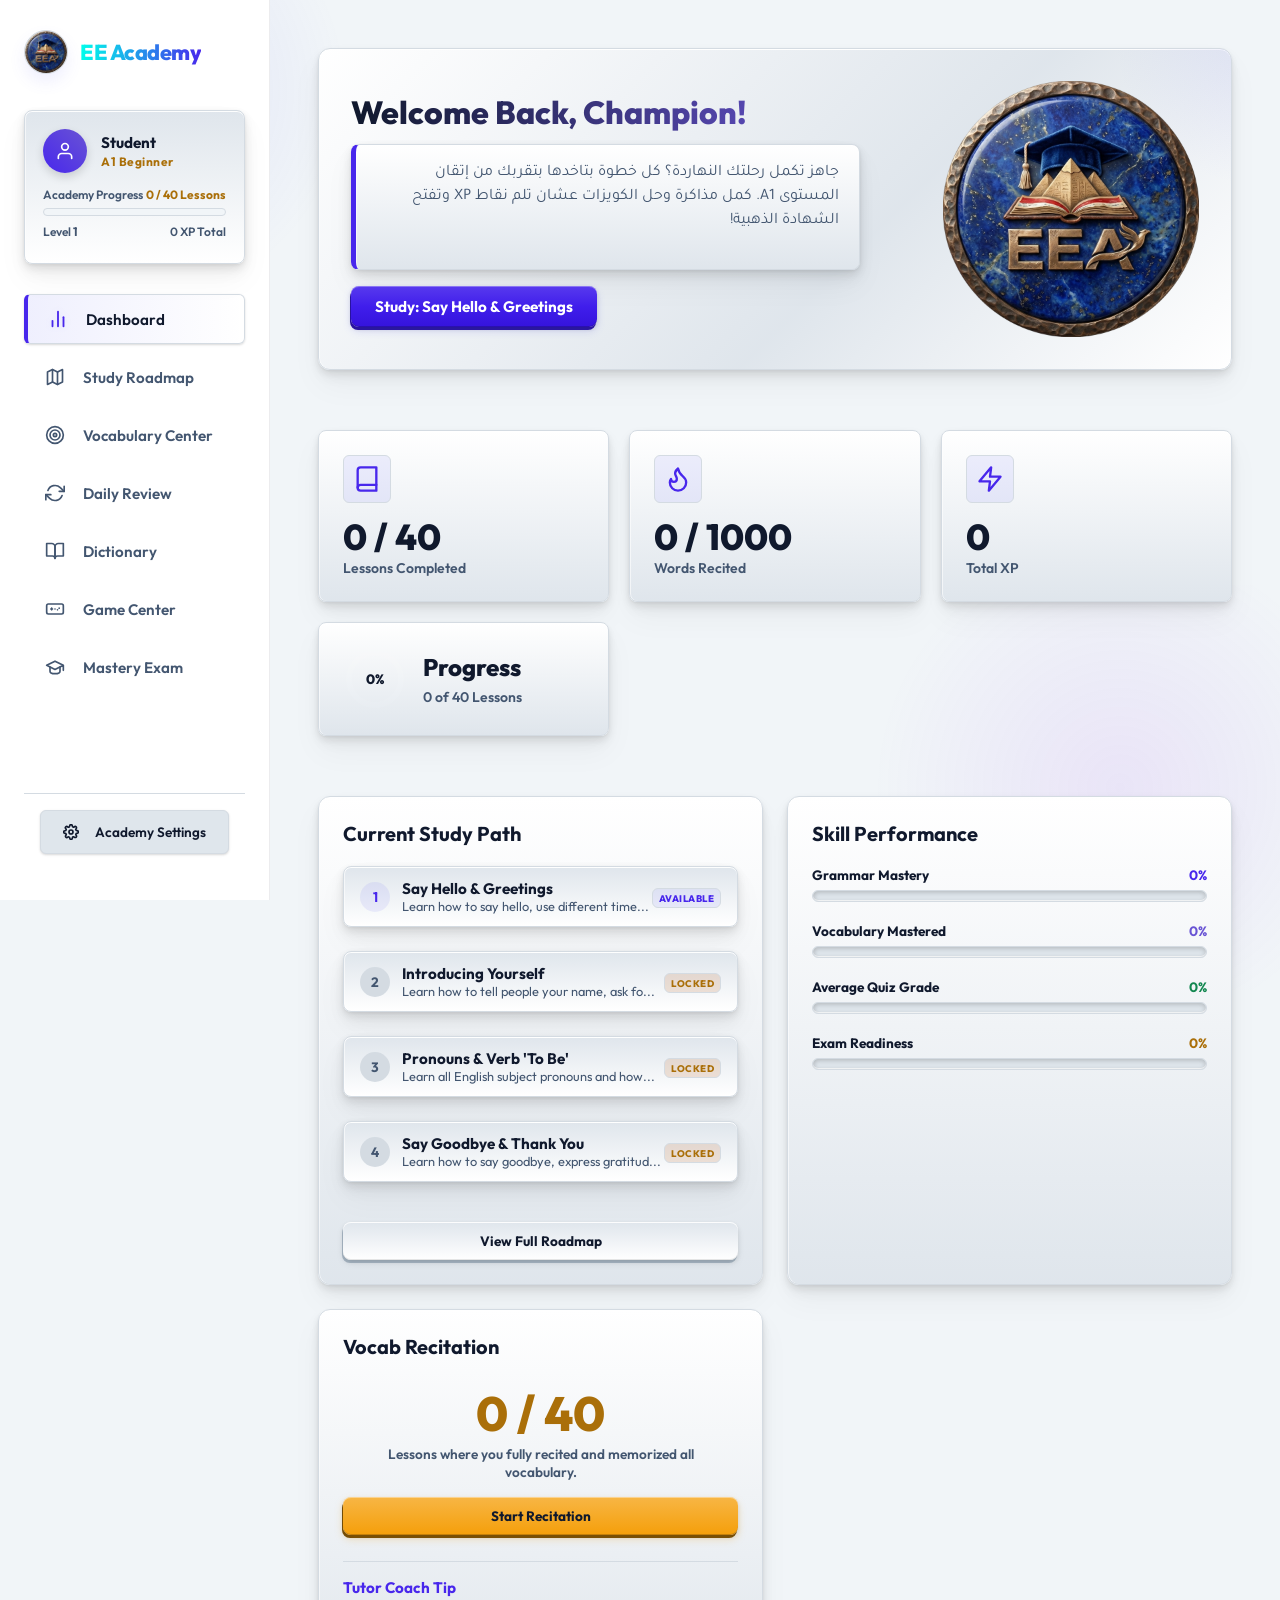
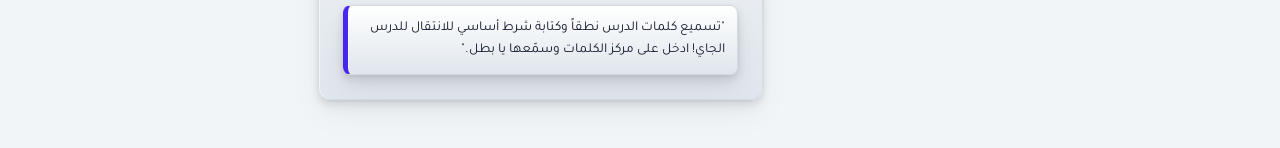
==== EEA.html @ 6ec8a09d "feat: upgrade games quality, fix contrast, add unlocked lessons setting, and rebuild offline EEA.htm" ====
<!DOCTYPE html>
<html lang="en" data-theme="light">
<head>
  <meta charset="UTF-8">
  <meta name="viewport" content="width=device-width, initial-scale=1.0">
  <title>Egyptian English Academy - Learn A1 English in Egyptian Arabic</title>
  
  <!-- SEO Meta Tags -->
  <meta name="description" content="Master A1 English with Egyptian Arabic explanations! Interactive exercises for listening, speaking, reading, writing, flashcards, and quizzes. Start learning now!">
  <meta name="keywords" content="Learn English, A1 English, Egyptian Arabic, English Grammar, English Speaking Practice, English Flashcards, Static Web App">
  <meta name="author" content="Egyptian English Academy">
  <link rel="icon" type="image/png" href="[data-uri]">
  <link rel="preload" href="[data-uri]" as="image" type="image/webp" fetchpriority="high">
  
  <!-- Fonts Preconnect -->
  <link rel="preconnect" href="https://fonts.googleapis.com">
  <link rel="preconnect" href="https://fonts.gstatic.com" crossorigin>
  <link href="https://fonts.googleapis.com/css2?family=Inter:wght@300;400;500;600;700&family=Outfit:wght@300;400;500;600;700;800;900&family=Tajawal:wght@400;500;700;900&display=swap" rel="stylesheet" media="print" onload="this.media='all'">
  
  <!-- Stylesheets -->
  <style>
/* ==========================================================================
   Egyptian English Academy - Premium Design System & Global Styles
   ========================================================================== */



:root {
  /* Color Palette - Premium HSL Dark Theme (Deep Indigo Slate, high contrast, soft on eyes) */
  --bg-primary: hsl(220, 24%, 7%);      /* Elegant dark blue-black base */
  --bg-secondary: hsl(220, 24%, 11%);    /* Rich dark slate for cards */
  --bg-tertiary: hsl(220, 18%, 16%);     /* Lighter slate for inner details & inputs */
  --border-color: hsla(220, 20%, 95%, 0.06); /* Soft semi-transparent white border */
  --border-glow: rgba(99, 102, 241, 0.05);
  
  --primary: hsl(250, 84%, 54%);         /* Indigo, main accent color */
  --primary-hover: hsl(250, 90%, 62%);
  --primary-glow: rgba(99, 102, 241, 0.15);
  
  --secondary: hsl(250, 60%, 65%);       /* Cohesive soft blue, matches primary */
  --secondary-hover: hsl(250, 70%, 72%);
  --secondary-glow: rgba(99, 102, 241, 0.1);
  
  --accent: hsl(38, 92%, 58%);          /* Amber/Gold for XP & points only */
  --accent-glow: rgba(245, 158, 11, 0.18);
  
  --success: hsl(150, 76%, 50%);         /* Emerald green for correct items */
  --success-glow: rgba(16, 185, 129, 0.15);
  --error: hsl(350, 89%, 60%);           /* Rose red for errors */
  --error-glow: rgba(244, 63, 94, 0.15);
  
  --text-main: hsl(210, 40%, 98%);       /* Clear, readable off-white */
  --text-muted: hsl(215, 20%, 74%);      /* Highly readable slate gray */
  --text-dark: hsl(222, 47%, 12%);
  
  /* Layout & Spacing */
  --sidebar-width: 270px;
  --header-height: 70px;
  --radius-sm: 6px;
  --radius-md: 8px;
  --radius-lg: 12px;
  
  --shadow-sm: 0 1px 3px rgba(0, 0, 0, 0.1), 0 1px 2px rgba(0, 0, 0, 0.06);
  --shadow-md: 0 4px 6px -1px rgba(0, 0, 0, 0.1), 0 2px 4px -1px rgba(0, 0, 0, 0.06);
  --shadow-lg: 0 10px 15px -3px rgba(0, 0, 0, 0.1), 0 4px 6px -2px rgba(0, 0, 0, 0.05);
  
  --glass-bg: rgba(15, 23, 42, 0.75);
  --glass-border: rgba(255, 255, 255, 0.05);
  --glass-blur: blur(20px);
  
  /* Fonts */
  --font-en: 'Outfit', 'Inter', sans-serif;
  --font-ar: 'Tajawal', sans-serif;

  /* ============================================================
     Premium Realistic 3D System - Dark Mode
     Multi-layer shadows + gradient surfaces for physical depth
     ============================================================ */

  /* Core depth colors */
  --shadow-solid-primary: hsl(250, 84%, 28%);
  --shadow-solid-secondary: hsl(220, 24%, 5%);
  --shadow-solid-accent: hsl(38, 92%, 30%);
  --shadow-solid-danger: hsl(350, 89%, 32%);
  --shadow-solid-success: hsl(150, 76%, 24%);
  --shadow-solid-card: hsl(220, 24%, 3%);

  /* Light edge highlight (top edge of raised surface) */
  --border-highlight: rgba(255, 255, 255, 0.09);
  --border-highlight-strong: rgba(255, 255, 255, 0.15);

  /* Surface gradient simulating top-light illumination */
  --surface-gradient: linear-gradient(
    180deg,
    rgba(255,255,255,0.04) 0%,
    rgba(255,255,255,0.01) 40%,
    rgba(0,0,0,0.05) 100%
  );

  /* Realistic card 3D: ambient shadow + cast shadow + contact shadow */
  --card-shadow-3d:
    /* Top edge bright highlight (simulates overhead light) */
    inset 0 1px 0 rgba(255,255,255,0.08),
    /* Left edge subtle highlight */
    inset 1px 0 0 rgba(255,255,255,0.03),
    /* Core depth - main drop shadow */
    0 2px 4px rgba(0,0,0,0.4),
    0 6px 12px rgba(0,0,0,0.35),
    0 12px 24px rgba(0,0,0,0.25),
    /* Contact shadow at the base */
    0 20px 40px rgba(0,0,0,0.15);

  /* Hover elevated state */
  --card-shadow-3d-hover:
    inset 0 1px 0 rgba(255,255,255,0.12),
    inset 1px 0 0 rgba(255,255,255,0.05),
    0 4px 8px rgba(0,0,0,0.45),
    0 12px 24px rgba(0,0,0,0.40),
    0 24px 48px rgba(0,0,0,0.30),
    0 32px 64px rgba(0,0,0,0.20);

  /* Pressed/Active state - sunken inset */
  --card-shadow-3d-active:
    inset 0 2px 6px rgba(0,0,0,0.6),
    inset 0 1px 3px rgba(0,0,0,0.4),
    0 1px 2px rgba(0,0,0,0.3);

  /* Realistic inset - for inputs, wells, recessed elements */
  --inset-shadow-3d:
    /* Dark top/left edges (light comes from top-left) */
    inset 0 2px 4px rgba(0,0,0,0.5),
    inset 2px 0 4px rgba(0,0,0,0.2),
    /* Bright bottom/right edges (reflected light) */
    inset 0 -1px 0 rgba(255,255,255,0.03),
    /* Soft ambient fill */
    inset 0 1px 8px rgba(0,0,0,0.35);

  /* Button 3D shadows per variant */
  --btn-shadow-primary:
    inset 0 1px 0 rgba(255,255,255,0.20),
    inset 0 -1px 0 rgba(0,0,0,0.25),
    0 2px 4px rgba(0,0,0,0.4),
    0 4px 8px rgba(99,102,241,0.25),
    -1px 3px 0 hsl(250,84%,28%);

  --btn-shadow-primary-hover:
    inset 0 1px 0 rgba(255,255,255,0.25),
    inset 0 -1px 0 rgba(0,0,0,0.3),
    0 4px 8px rgba(0,0,0,0.45),
    0 8px 16px rgba(99,102,241,0.30),
    -1px 4px 0 hsl(250,84%,28%);

  --btn-shadow-primary-active:
    inset 0 2px 4px rgba(0,0,0,0.5),
    inset 0 1px 0 rgba(0,0,0,0.3),
    0 1px 0 hsl(250,84%,28%);

  --btn-shadow-secondary:
    inset 0 1px 0 rgba(255,255,255,0.07),
    inset 0 -1px 0 rgba(0,0,0,0.2),
    0 2px 4px rgba(0,0,0,0.35),
    0 4px 8px rgba(0,0,0,0.2),
    -1px 3px 0 hsl(220,24%,5%);

  --btn-shadow-secondary-hover:
    inset 0 1px 0 rgba(255,255,255,0.10),
    0 4px 8px rgba(0,0,0,0.40),
    -1px 4px 0 hsl(220,24%,5%);

  --btn-shadow-accent:
    inset 0 1px 0 rgba(255,255,255,0.30),
    inset 0 -1px 0 rgba(0,0,0,0.25),
    0 2px 4px rgba(0,0,0,0.35),
    0 4px 8px rgba(245,158,11,0.30),
    -1px 3px 0 hsl(38,92%,30%);
}

/* Light Mode Overrides (Crisp Premium Light Mode, strict high contrast) */
[data-theme="light"] {
  --bg-primary: hsl(210, 33%, 96%);      /* Clean gray-slate base */
  --bg-secondary: hsl(0, 0%, 100%);        /* Pure white for card contrast */
  --bg-tertiary: hsl(210, 25%, 90%);       /* Lighter slate for inner details */
  --border-color: hsl(210, 20%, 86%);      /* Highly visible borders for definition */
  --border-glow: rgba(59, 63, 204, 0.04);
  
  --primary: hsl(250, 84%, 54%);           /* Deep Indigo, excellent readability (contrast > 7:1) */
  --primary-hover: hsl(250, 90%, 46%);
  --primary-glow: rgba(99, 102, 241, 0.1);
  
  --secondary: hsl(250, 60%, 58%);         /* Secondary blue, unified look */
  --secondary-hover: hsl(250, 70%, 50%);
  --secondary-glow: rgba(99, 102, 241, 0.06);
  
  --accent: hsl(38, 90%, 35%);             /* Deep Golden Amber for contrast */
  --accent-glow: rgba(180, 83, 9, 0.15);
  
  --success: hsl(152, 76%, 30%);           /* Deep Emerald */
  --success-glow: rgba(4, 120, 87, 0.15);
  --error: hsl(350, 76%, 42%);             /* Deep Red */
  --error-glow: rgba(185, 28, 28, 0.15);
  
  --text-main: hsl(222, 47%, 12%);         /* Dark charcoal navy for superb readability */
  --text-muted: hsl(215, 25%, 35%);        /* Strong charcoal gray for secondary text */
  
  --glass-bg: rgba(255, 255, 255, 0.85);
  --glass-border: rgba(15, 23, 42, 0.08);

  /* ============================================================
     Premium Realistic 3D System - Light Mode
     ============================================================ */
  --shadow-solid-primary: hsl(250, 84%, 35%);
  --shadow-solid-secondary: hsl(210, 20%, 72%);
  --shadow-solid-accent: hsl(38, 90%, 22%);
  --shadow-solid-danger: hsl(350, 76%, 28%);
  --shadow-solid-success: hsl(152, 76%, 18%);
  --shadow-solid-card: hsl(210, 20%, 78%);

  --border-highlight: rgba(255, 255, 255, 0.95);
  --border-highlight-strong: rgba(255, 255, 255, 1);

  --surface-gradient: linear-gradient(
    180deg,
    rgba(255,255,255,0.85) 0%,
    rgba(255,255,255,0.50) 40%,
    rgba(0,0,0,0.02) 100%
  );

  --card-shadow-3d:
    inset 0 1px 0 rgba(255,255,255,0.95),
    inset 1px 0 0 rgba(255,255,255,0.60),
    0 1px 3px rgba(0,0,0,0.06),
    0 4px 8px rgba(0,0,0,0.08),
    0 8px 16px rgba(0,0,0,0.06),
    0 16px 32px rgba(0,0,0,0.04);

  --card-shadow-3d-hover:
    inset 0 1px 0 rgba(255,255,255,1),
    inset 1px 0 0 rgba(255,255,255,0.80),
    0 2px 6px rgba(0,0,0,0.08),
    0 8px 16px rgba(0,0,0,0.12),
    0 16px 32px rgba(0,0,0,0.08),
    0 24px 48px rgba(0,0,0,0.05);

  --card-shadow-3d-active:
    inset 0 2px 4px rgba(0,0,0,0.12),
    inset 0 1px 2px rgba(0,0,0,0.08),
    0 1px 2px rgba(0,0,0,0.05);

  --inset-shadow-3d:
    inset 0 2px 4px rgba(0,0,0,0.10),
    inset 2px 0 4px rgba(0,0,0,0.04),
    inset 0 -1px 0 rgba(255,255,255,0.80),
    inset 0 1px 6px rgba(0,0,0,0.08);

  --btn-shadow-primary:
    inset 0 1px 0 rgba(255,255,255,0.30),
    inset 0 -1px 0 rgba(0,0,0,0.20),
    0 2px 4px rgba(0,0,0,0.15),
    0 4px 8px rgba(99,102,241,0.20),
    -1px 3px 0 hsl(250,84%,35%);

  --btn-shadow-primary-hover:
    inset 0 1px 0 rgba(255,255,255,0.40),
    inset 0 -1px 0 rgba(0,0,0,0.25),
    0 4px 8px rgba(0,0,0,0.20),
    0 8px 16px rgba(99,102,241,0.25),
    -1px 4px 0 hsl(250,84%,35%);

  --btn-shadow-primary-active:
    inset 0 2px 4px rgba(0,0,0,0.20),
    inset 0 1px 0 rgba(0,0,0,0.15),
    0 1px 0 hsl(250,84%,35%);

  --btn-shadow-secondary:
    inset 0 1px 0 rgba(255,255,255,0.90),
    inset 0 -1px 0 rgba(0,0,0,0.10),
    0 2px 4px rgba(0,0,0,0.10),
    0 4px 8px rgba(0,0,0,0.06),
    -1px 3px 0 hsl(210,20%,72%);

  --btn-shadow-secondary-hover:
    inset 0 1px 0 rgba(255,255,255,1),
    0 4px 8px rgba(0,0,0,0.12),
    -1px 4px 0 hsl(210,20%,72%);

  --btn-shadow-accent:
    inset 0 1px 0 rgba(255,255,255,0.40),
    inset 0 -1px 0 rgba(0,0,0,0.20),
    0 2px 4px rgba(0,0,0,0.12),
    0 4px 8px rgba(245,158,11,0.25),
    -1px 3px 0 hsl(38,90%,22%);
}

/* Base Resets */
* {
  box-sizing: border-box;
  margin: 0;
  padding: 0;
  transition: background-color 0.25s ease, border-color 0.25s ease, transform 0.2s ease, box-shadow 0.2s ease;
}

body {
  font-family: var(--font-en);
  background-color: var(--bg-primary);
  color: var(--text-main);
  min-height: 100vh;
  overflow-x: hidden;
  display: flex;
  direction: ltr; /* UI is strictly English Left-To-Right */
  text-align: left;
}

/* Ambient background glows for premium look */
body::before {
  content: '';
  position: fixed;
  top: -10%;
  left: -10%;
  width: 40%;
  height: 40%;
  background: radial-gradient(circle, rgba(99, 102, 241, 0.12) 0%, transparent 70%);
  z-index: -1;
  pointer-events: none;
}

body::after {
  content: '';
  position: fixed;
  bottom: -10%;
  right: -10%;
  width: 45%;
  height: 45%;
  background: radial-gradient(circle, rgba(168, 85, 247, 0.1) 0%, transparent 70%);
  z-index: -1;
  pointer-events: none;
}

a {
  color: inherit;
  text-decoration: none;
}

button, input, select {
  font-family: inherit;
  outline: none;
}

button {
  cursor: pointer;
  border: none;
  background: none;
}

/* Custom Scrollbar */
::-webkit-scrollbar {
  width: 8px;
  height: 8px;
}
::-webkit-scrollbar-track {
  background: var(--bg-primary);
}
::-webkit-scrollbar-thumb {
  background: var(--border-color);
  border-radius: var(--radius-sm);
}
::-webkit-scrollbar-thumb:hover {
  background: var(--text-muted);
}

/* Arabic Text Isolation helper to prevent LTR-RTL mixing issues */
.ar-text {
  font-family: var(--font-ar);
  direction: rtl; /* Localized Arabic is isolated inside RTL context */
  text-align: right;
  line-height: 1.8;
  font-size: 1.05rem;
}

/* Arabic presentation card layout */
.tutor-arabic-card {
  background: linear-gradient(180deg, var(--bg-secondary) 0%, var(--bg-tertiary) 100%);
  border: 1px solid var(--border-color);
  border-left: 5px solid var(--primary);
  border-radius: var(--radius-md);
  padding: 16px 20px;
  margin: 12px 0;
  display: flex;
  flex-direction: column;
  gap: 8px;
  box-shadow: var(--card-shadow-3d);
}

/* App Container Layout */
.app-container {
  display: flex;
  width: 100%;
  min-height: 100vh;
  position: relative;
}

/* Sidebar Styling - Premium Frosted Glass look */
.sidebar {
  width: var(--sidebar-width);
  background-color: var(--bg-secondary);
  backdrop-filter: var(--glass-blur);
  -webkit-backdrop-filter: var(--glass-blur);
  border-right: 1px solid var(--glass-border);
  padding: 30px 24px;
  display: flex;
  flex-direction: column;
  height: 100vh;
  position: fixed;
  left: 0;
  top: 0;
  z-index: 100;
  overflow-y: auto;
}

.brand {
  display: flex;
  align-items: center;
  gap: 12px;
  margin-bottom: 36px;
}

.brand-icon {
  background: linear-gradient(135deg, var(--primary), var(--secondary));
  width: 44px;
  height: 44px;
  border-radius: var(--radius-sm);
  display: flex;
  align-items: center;
  justify-content: center;
  color: #fff;
  font-size: 22px;
  font-weight: 800;
  box-shadow: 0 8px 16px var(--primary-glow);
}

.brand-logo-img {
  width: 44px;
  height: 44px;
  border-radius: 50%;
  object-fit: contain;
  box-shadow: 0 8px 16px var(--primary-glow);
  background-color: var(--bg-tertiary);
  border: 1px solid var(--border-color);
}

/* Custom Final Test Logo Styles */
.cert-prompt-logo-container, .cert-intro-logo-container {
  margin-bottom: 20px;
  display: flex;
  justify-content: center;
}
.cert-prompt-logo, .cert-intro-logo {
  width: 72px;
  height: 72px;
  object-fit: contain;
  border-radius: 8px;
  box-shadow: 0 4px 12px rgba(0,0,0,0.15);
  border: 1px solid var(--border-color);
  background-color: var(--bg-tertiary);
}

.brand-name {
  font-size: 1.35rem;
  font-weight: 800;
  letter-spacing: -0.5px;
  background: linear-gradient(to right, #00ffeb, var(--primary));
  -webkit-background-clip: text;
  -webkit-text-fill-color: transparent;
}

.user-profile {
  background: linear-gradient(180deg, var(--bg-tertiary) 0%, var(--bg-secondary) 100%);
  border: 1px solid var(--border-color);
  border-radius: var(--radius-md);
  padding: 18px;
  margin-bottom: 30px;
  box-shadow: var(--card-shadow-3d);
  transition: transform 0.2s cubic-bezier(0.175, 0.885, 0.32, 1.275), box-shadow 0.2s ease;
}

.user-profile:hover {
  transform: translateY(-3px);
  box-shadow: var(--card-shadow-3d-hover);
}

.user-info {
  display: flex;
  align-items: center;
  gap: 14px;
  margin-bottom: 14px;
}

.user-avatar {
  width: 44px;
  height: 44px;
  border-radius: 50%;
  background: linear-gradient(45deg, var(--primary), var(--secondary));
  display: flex;
  align-items: center;
  justify-content: center;
  color: #fff;
  font-weight: 800;
  font-size: 20px;
  box-shadow: 0 4px 10px rgba(0,0,0,0.15);
}

.user-name-wrapper {
  overflow: hidden;
}

.user-title {
  font-size: 0.95rem;
  font-weight: 700;
  color: var(--text-main);
  white-space: nowrap;
  overflow: hidden;
  text-overflow: ellipsis;
}

.user-level {
  font-size: 0.75rem;
  color: var(--accent);
  font-weight: 700;
  letter-spacing: 0.5px;
  margin-top: 2px;
}

.xp-progress {
  width: 100%;
}

.xp-header {
  display: flex;
  justify-content: space-between;
  font-size: 0.75rem;
  font-weight: 600;
  margin-bottom: 6px;
  color: var(--text-muted);
}

.xp-bar {
  width: 100%;
  height: 8px;
  background: var(--bg-primary);
  border: 1px solid var(--border-color);
  border-radius: 4px;
  overflow: hidden;
}

.xp-fill {
  height: 100%;
  background: linear-gradient(to right, var(--primary), var(--secondary));
  width: 0%;
  border-radius: 4px;
  transition: width 0.8s cubic-bezier(0.4, 0, 0.2, 1);
}

.nav-links {
  list-style: none;
  display: flex;
  flex-direction: column;
  gap: 8px;
  margin-bottom: auto;
}

.nav-item {
  width: 100%;
}

.nav-link {
  display: flex;
  align-items: center;
  gap: 16px;
  padding: 14px 18px;
  border-radius: var(--radius-sm);
  color: var(--text-muted);
  font-weight: 600;
  font-size: 0.95rem;
  cursor: pointer;
  border: 1px solid transparent;
  transition: all 0.3s cubic-bezier(0.25, 0.8, 0.25, 1);
}

.nav-link:hover {
  color: var(--text-main);
  background-color: var(--bg-tertiary);
  border-color: var(--border-color);
  transform: translateX(4px);
}

.nav-link.active {
  color: var(--text-main);
  background: linear-gradient(to right, var(--primary-glow), transparent);
  border: 1px solid var(--border-color);
  border-left: 4px solid var(--primary);
  box-shadow: var(--shadow-sm);
}

.nav-icon {
  font-size: 1.25rem;
  width: 24px;
  display: flex;
  align-items: center;
  justify-content: center;
}

.nav-svg-icon {
  stroke: var(--text-muted);
  transition: stroke 0.25s ease, transform 0.2s ease;
  width: 20px;
  height: 20px;
  display: block;
}

.nav-link:hover .nav-svg-icon {
  stroke: var(--text-main);
  transform: scale(1.1);
}

.nav-link.active .nav-svg-icon {
  stroke: var(--primary);
  transform: scale(1.1);
  filter: drop-shadow(0 0 3px var(--primary-glow));
}

.theme-toggle-btn {
  display: flex;
  align-items: center;
  justify-content: center;
  gap: 10px;
  padding: 12px;
  border: 1px solid var(--border-color);
  background: var(--bg-tertiary);
  border-radius: var(--radius-sm);
  color: var(--text-muted);
  font-weight: 600;
  font-size: 0.85rem;
  cursor: pointer;
  margin-top: 14px;
  transition: all 0.25s ease;
}

.theme-toggle-btn:hover {
  color: var(--text-main);
  background-color: var(--bg-primary);
  border-color: var(--primary);
  box-shadow: 0 0 10px var(--primary-glow);
}

.brand-mobile-adjust {
  margin-bottom: 0;
}

.brand-svg-shadow {
  filter: drop-shadow(0 2px 4px rgba(0,0,0,0.25));
}

.header-spacer {
  width: 24px;
}

.xp-text-highlight {
  font-weight: 700;
  color: var(--accent);
}

.sidebar-footer-settings {
  margin-top: auto;
  border-top: 1px solid var(--border-color);
  padding-top: 16px;
  display: flex;
  flex-direction: column;
  gap: 8px;
}

.speech-rate-control {
  background: rgba(255,255,255,0.02);
  border: 1px solid var(--border-color);
  border-radius: var(--radius-sm);
  padding: 12px;
  display: flex;
  flex-direction: column;
  gap: 6px;
}

.speech-rate-control-header {
  display: flex;
  justify-content: space-between;
  font-size: 0.8rem;
  font-weight: 700;
  color: var(--text-muted);
}

.speech-rate-control-header span:last-child {
  color: var(--accent);
}

.speech-rate-slider-input {
  width: 100%;
  cursor: pointer;
  accent-color: var(--primary);
}

.sidebar-btn-full {
  width: 100%;
  margin-top: 0 !important;
}

.sidebar-btn-danger {
  width: 100%;
  border: 1px solid rgba(239, 71, 111, 0.2);
  color: var(--error);
  margin-top: 0 !important;
  display: flex;
  align-items: center;
  justify-content: center;
  gap: 8px;
}

.sidebar-btn-danger:hover {
  background-color: rgba(239, 71, 111, 0.05);
  border-color: var(--error);
  box-shadow: 0 0 10px rgba(239, 71, 111, 0.15);
}

/* Main Content Window */
.main-content {
  flex: 1;
  margin-left: var(--sidebar-width);
  padding: 48px;
  min-height: 100vh;
  display: flex;
  flex-direction: column;
  position: relative;
  max-width: 1200px;
  width: calc(100% - var(--sidebar-width));
}

.content-section {
  display: none;
  animation: fadeIn 0.45s cubic-bezier(0.16, 1, 0.3, 1);
}

.content-section.active {
  display: flex;
  flex-direction: column;
  gap: 28px;
}

@keyframes fadeIn {
  from { opacity: 0; transform: translateY(14px); }
  to { opacity: 1; transform: translateY(0); }
}

/* Global Section Header */
.section-header {
  margin-bottom: 8px;
}

.section-title {
  font-family: var(--font-en);
  font-size: 2.5rem;
  font-weight: 900;
  letter-spacing: -1.5px;
  background: linear-gradient(to right, #00ffeb, var(--primary));
  -webkit-background-clip: text;
  -webkit-text-fill-color: transparent;
}

.section-subtitle {
  font-size: 1.05rem;
  color: var(--text-muted);
  margin-top: 6px;
}

/* Buttons System */
.btn {
  display: inline-flex;
  align-items: center;
  justify-content: center;
  gap: 10px;
  padding: 11px 24px;
  border-radius: var(--radius-md);
  font-weight: 700;
  font-size: 0.95rem;
  position: relative;
  border: none;
  transition:
    transform 0.12s cubic-bezier(0.175, 0.885, 0.32, 1.275),
    box-shadow 0.12s ease;
}

.btn-primary {
  background: linear-gradient(
    180deg,
    hsl(250,84%,58%) 0%,
    hsl(250,84%,52%) 50%,
    hsl(250,84%,47%) 100%
  );
  color: #fff;
  box-shadow: var(--btn-shadow-primary);
}

.btn-primary:hover {
  background: linear-gradient(
    180deg,
    hsl(250,90%,65%) 0%,
    hsl(250,90%,58%) 50%,
    hsl(250,90%,53%) 100%
  );
  transform: translateY(-2px);
  box-shadow: var(--btn-shadow-primary-hover);
}

.btn-primary:active {
  transform: translateY(3px);
  box-shadow: var(--btn-shadow-primary-active);
}

.btn-secondary {
  background: linear-gradient(
    180deg,
    var(--bg-tertiary) 0%,
    var(--bg-secondary) 100%
  );
  color: var(--text-main);
  box-shadow: var(--btn-shadow-secondary);
}

.btn-secondary:hover {
  transform: translateY(-2px);
  box-shadow: var(--btn-shadow-secondary-hover);
}

.btn-secondary:active {
  transform: translateY(3px);
  box-shadow: var(--card-shadow-3d-active);
}

.btn-accent {
  background: linear-gradient(
    180deg,
    hsl(38,92%,62%) 0%,
    hsl(38,92%,56%) 50%,
    hsl(38,92%,50%) 100%
  );
  color: var(--text-dark);
  box-shadow: var(--btn-shadow-accent);
}

.btn-accent:hover {
  background: linear-gradient(
    180deg,
    hsl(38,92%,66%) 0%,
    hsl(38,92%,60%) 50%,
    hsl(38,92%,54%) 100%
  );
  transform: translateY(-2px);
  box-shadow:
    inset 0 1px 0 rgba(255,255,255,0.35),
    0 8px 16px rgba(245,158,11,0.35),
    -1px 4px 0 hsl(38,92%,30%);
}

.btn-accent:active {
  transform: translateY(3px);
  box-shadow: var(--card-shadow-3d-active);
}

.btn:disabled {
  opacity: 0.4;
  cursor: not-allowed;
  transform: none !important;
}

/* Badges */
.badge {
  display: inline-flex;
  padding: 6px 12px;
  border-radius: 6px;
  font-size: 0.75rem;
  font-weight: 800;
  text-transform: uppercase;
  letter-spacing: 0.5px;
}

.badge-primary { background-color: var(--primary-glow); color: var(--primary); border: 1px solid var(--border-color); }
.badge-success { background-color: var(--success-glow); color: var(--success); border: 1px solid var(--border-color); }
.badge-warning { background-color: var(--accent-glow); color: var(--accent); border: 1px solid var(--border-color); }

/* Mobile Navigation Hamburger */
.mobile-header {
  display: none;
  height: var(--header-height);
  background-color: var(--bg-secondary);
  backdrop-filter: var(--glass-blur);
  -webkit-backdrop-filter: var(--glass-blur);
  border-bottom: 1px solid var(--glass-border);
  padding: 0 24px;
  align-items: center;
  justify-content: space-between;
  position: fixed;
  top: 0;
  left: 0;
  right: 0;
  z-index: 110;
}

.menu-toggle-btn {
  font-size: 1.75rem;
  color: var(--text-main);
}

/* Responsive Media Queries */
@media (max-width: 1024px) {
  body {
    flex-direction: column;
  }
  .sidebar {
    transform: translateX(-100%);
    transition: transform 0.4s cubic-bezier(0.16, 1, 0.3, 1);
    top: var(--header-height);
    height: calc(100vh - var(--header-height));
    width: var(--sidebar-width);
  }
  .sidebar.open {
    transform: translateX(0);
  }
  .main-content {
    margin-left: 0;
    padding: 30px 20px;
    padding-top: calc(var(--header-height) + 30px);
    width: 100%;
  }
  .mobile-header {
    display: flex;
  }
}

/* Sidebar button icons spacing */
.sidebar-btn-icon {
  margin-right: 8px;
  vertical-align: middle;
}



/* ==========================================================================
   Tailwind-like Width Utility Classes (w-0 to w-100)
   ========================================================================== */
.w-0 { width: 0% !important; }
.w-1 { width: 1% !important; }
.w-2 { width: 2% !important; }
.w-3 { width: 3% !important; }
.w-4 { width: 4% !important; }
.w-5 { width: 5% !important; }
.w-6 { width: 6% !important; }
.w-7 { width: 7% !important; }
.w-8 { width: 8% !important; }
.w-9 { width: 9% !important; }
.w-10 { width: 10% !important; }
.w-11 { width: 11% !important; }
.w-12 { width: 12% !important; }
.w-13 { width: 13% !important; }
.w-14 { width: 14% !important; }
.w-15 { width: 15% !important; }
.w-16 { width: 16% !important; }
.w-17 { width: 17% !important; }
.w-18 { width: 18% !important; }
.w-19 { width: 19% !important; }
.w-20 { width: 20% !important; }
.w-21 { width: 21% !important; }
.w-22 { width: 22% !important; }
.w-23 { width: 23% !important; }
.w-24 { width: 24% !important; }
.w-25 { width: 25% !important; }
.w-26 { width: 26% !important; }
.w-27 { width: 27% !important; }
.w-28 { width: 28% !important; }
.w-29 { width: 29% !important; }
.w-30 { width: 30% !important; }
.w-31 { width: 31% !important; }
.w-32 { width: 32% !important; }
.w-33 { width: 33% !important; }
.w-34 { width: 34% !important; }
.w-35 { width: 35% !important; }
.w-36 { width: 36% !important; }
.w-37 { width: 37% !important; }
.w-38 { width: 38% !important; }
.w-39 { width: 39% !important; }
.w-40 { width: 40% !important; }
.w-41 { width: 41% !important; }
.w-42 { width: 42% !important; }
.w-43 { width: 43% !important; }
.w-44 { width: 44% !important; }
.w-45 { width: 45% !important; }
.w-46 { width: 46% !important; }
.w-47 { width: 47% !important; }
.w-48 { width: 48% !important; }
.w-49 { width: 49% !important; }
.w-50 { width: 50% !important; }
.w-51 { width: 51% !important; }
.w-52 { width: 52% !important; }
.w-53 { width: 53% !important; }
.w-54 { width: 54% !important; }
.w-55 { width: 55% !important; }
.w-56 { width: 56% !important; }
.w-57 { width: 57% !important; }
.w-58 { width: 58% !important; }
.w-59 { width: 59% !important; }
.w-60 { width: 60% !important; }
.w-61 { width: 61% !important; }
.w-62 { width: 62% !important; }
.w-63 { width: 63% !important; }
.w-64 { width: 64% !important; }
.w-65 { width: 65% !important; }
.w-66 { width: 66% !important; }
.w-67 { width: 67% !important; }
.w-68 { width: 68% !important; }
.w-69 { width: 69% !important; }
.w-70 { width: 70% !important; }
.w-71 { width: 71% !important; }
.w-72 { width: 72% !important; }
.w-73 { width: 73% !important; }
.w-74 { width: 74% !important; }
.w-75 { width: 75% !important; }
.w-76 { width: 76% !important; }
.w-77 { width: 77% !important; }
.w-78 { width: 78% !important; }
.w-79 { width: 79% !important; }
.w-80 { width: 80% !important; }
.w-81 { width: 81% !important; }
.w-82 { width: 82% !important; }
.w-83 { width: 83% !important; }
.w-84 { width: 84% !important; }
.w-85 { width: 85% !important; }
.w-86 { width: 86% !important; }
.w-87 { width: 87% !important; }
.w-88 { width: 88% !important; }
.w-89 { width: 89% !important; }
.w-90 { width: 90% !important; }
.w-91 { width: 91% !important; }
.w-92 { width: 92% !important; }
.w-93 { width: 93% !important; }
.w-94 { width: 94% !important; }
.w-95 { width: 95% !important; }
.w-96 { width: 96% !important; }
.w-97 { width: 97% !important; }
.w-98 { width: 98% !important; }
.w-99 { width: 99% !important; }
.w-100 { width: 100% !important; }

/* ==========================================================================
   Academy Settings Modal & Trigger Button Styling
   ========================================================================== */

/* Settings Trigger Button in Sidebar */
.settings-trigger-btn {
  background: var(--bg-tertiary) !important;
  border: 1px solid var(--border-color) !important;
  color: var(--text-main) !important;
  font-family: var(--font-en);
  font-weight: 600;
  transition: all 0.2s cubic-bezier(0.4, 0, 0.2, 1);
  box-shadow: var(--shadow-sm);
  cursor: pointer;
}

.settings-trigger-btn:hover {
  background: var(--primary) !important;
  border-color: var(--primary-hover) !important;
  color: #fff !important;
  transform: translateY(-2px);
  box-shadow: 0 4px 12px var(--primary-glow);
}

.settings-trigger-btn:active {
  transform: translateY(0);
}

/* Modal Animations */
@keyframes settingsFadeIn {
  from { opacity: 0; }
  to { opacity: 1; }
}

@keyframes settingsSlideUp {
  from { transform: translateY(30px); opacity: 0; }
  to { transform: translateY(0); opacity: 1; }
}

.modal-overlay {
  animation: settingsFadeIn 0.25s ease-out;
}

.settings-modal-content {
  animation: settingsSlideUp 0.3s cubic-bezier(0.34, 1.56, 0.64, 1);
  background: var(--bg-secondary);
  border: 1px solid var(--border-color);
  border-radius: var(--radius-lg);
  box-shadow: var(--card-shadow-3d);
  overflow: hidden;
  max-height: 90vh;
  display: flex;
  flex-direction: column;
}

.modal-header-adjust {
  display: flex;
  justify-content: space-between;
  align-items: center;
  border-bottom: 1px solid var(--border-color);
  padding-bottom: 16px;
  margin-bottom: 16px;
}

.close-modal-btn {
  transition: all 0.2s ease;
  width: 32px;
  height: 32px;
  display: flex;
  align-items: center;
  justify-content: center;
  border-radius: 50%;
  background: var(--bg-tertiary) !important;
  color: var(--text-muted) !important;
}

.close-modal-btn:hover {
  background: var(--error) !important;
  color: white !important;
  transform: rotate(90deg);
}

/* Settings Options Styling */
.settings-option-card {
  background: var(--bg-tertiary);
  border: 1px solid var(--border-color);
  border-radius: var(--radius-md);
  padding: 14px;
  transition: all 0.2s ease;
}

.settings-option-card:hover {
  border-color: var(--primary-hover);
  box-shadow: inset 0 0 0 1px var(--primary-glow);
}

.settings-label {
  font-family: var(--font-en);
  color: var(--text-main);
  font-weight: 600;
}

.settings-sublabel {
  font-family: var(--font-ar);
  color: var(--text-muted);
}

/* Dropdown styling */
.settings-select-full {
  cursor: pointer;
  outline: none;
  font-family: var(--font-en);
  transition: all 0.2s ease;
}

.settings-select-full:focus {
  border-color: var(--primary);
  box-shadow: 0 0 0 3px var(--primary-glow);
}

/* Range input customization */
.settings-slider-full {
  -webkit-appearance: none;
  width: 100%;
  height: 6px;
  border-radius: 3px;
  background: var(--bg-primary);
  outline: none;
  margin: 10px 0;
}

.settings-slider-full::-webkit-slider-thumb {
  -webkit-appearance: none;
  appearance: none;
  width: 18px;
  height: 18px;
  border-radius: 50%;
  background: var(--primary);
  cursor: pointer;
  transition: all 0.15s ease;
  box-shadow: 0 2px 6px rgba(0,0,0,0.3);
}

.settings-slider-full::-webkit-slider-thumb:hover {
  background: var(--primary-hover);
  transform: scale(1.15);
}

/* Backup and Danger Buttons styling */
.settings-backup-btn {
  font-family: var(--font-en);
  font-weight: 500;
  border-radius: var(--radius-sm);
  transition: all 0.2s ease;
}

.settings-backup-btn:hover {
  background: var(--primary) !important;
  color: #fff !important;
  border-color: var(--primary-hover) !important;
}

.settings-btn-reset-adjust {
  transition: all 0.2s ease;
}

.settings-btn-reset-adjust:hover {
  background: var(--error) !important;
  color: white !important;
  border-color: var(--error) !important;
  box-shadow: 0 4px 12px var(--error-glow);
}




/* ==========================================================================
   Combined: dashboard.css
   ========================================================================== */

/* ==========================================================================
   Dashboard Page Styles
   ========================================================================== */

.dashboard-grid {
  display: grid;
  grid-template-columns: repeat(auto-fit, minmax(240px, 1fr));
  gap: 20px;
  margin-bottom: 32px;
}

/* Stat Card Base */
.stat-card {
  background: linear-gradient(
    180deg,
    var(--bg-secondary) 0%,
    var(--bg-tertiary) 100%
  );
  border: 1px solid var(--border-color);
  border-radius: var(--radius-md);
  padding: 24px;
  position: relative;
  overflow: hidden;
  display: flex;
  flex-direction: column;
  justify-content: space-between;
  box-shadow: var(--card-shadow-3d);
  transition:
    transform 0.22s cubic-bezier(0.175, 0.885, 0.32, 1.275),
    box-shadow 0.22s ease;
}

/* Glossy top-edge shimmer */
.stat-card::before {
  content: '';
  position: absolute;
  top: 0;
  left: 0;
  right: 0;
  height: 1px;
  background: linear-gradient(
    90deg,
    transparent 0%,
    var(--border-highlight-strong) 40%,
    var(--border-highlight) 70%,
    transparent 100%
  );
  border-radius: var(--radius-md) var(--radius-md) 0 0;
}

.stat-card:hover {
  transform: translateY(-5px);
  box-shadow: var(--card-shadow-3d-hover);
}

.stat-icon {
  width: 48px;
  height: 48px;
  border-radius: var(--radius-sm);
  background: var(--primary-glow);
  display: flex;
  align-items: center;
  justify-content: center;
  font-size: 1.5rem;
  margin-bottom: 16px;
  color: var(--primary);
  border: 1px solid var(--border-color);
  transition: all 0.3s ease;
}

.stat-card:hover .stat-icon {
  transform: scale(1.1) rotate(5deg);
  border-color: var(--primary);
}

.stat-value {
  font-size: 2.25rem;
  font-weight: 800;
  color: var(--text-main);
  line-height: 1;
}

.stat-label {
  font-size: 0.875rem;
  color: var(--text-muted);
  font-weight: 600;
  margin-top: 4px;
}

/* Banner Dashboard (Hero Welcome) */
.welcome-banner {
  background: linear-gradient(
    135deg,
    var(--bg-secondary) 0%,
    var(--bg-tertiary) 60%,
    var(--bg-secondary) 100%
  );
  border: 1px solid var(--border-color);
  border-radius: var(--radius-lg);
  padding: 32px;
  display: flex;
  align-items: center;
  justify-content: space-between;
  gap: 24px;
  margin-bottom: 32px;
  position: relative;
  overflow: hidden;
  box-shadow: var(--card-shadow-3d);
}

/* Glossy top edge */
.welcome-banner::after {
  content: '';
  position: absolute;
  top: 0;
  left: 5%;
  right: 5%;
  height: 1px;
  background: linear-gradient(
    90deg,
    transparent,
    var(--border-highlight-strong) 30%,
    var(--border-highlight-strong) 70%,
    transparent
  );
  pointer-events: none;
}

.welcome-banner::before {
  content: '';
  position: absolute;
  top: -50%;
  right: -20%;
  width: 300px;
  height: 300px;
  background: radial-gradient(circle, var(--primary-glow) 0%, transparent 70%);
  z-index: 0;
  pointer-events: none;
}

.welcome-text {
  position: relative;
  z-index: 1;
  max-width: 60%;
}

.welcome-text h1 {
  font-size: 2rem;
  font-weight: 800;
  margin-bottom: 8px;
  background: linear-gradient(to right, var(--text-main), var(--secondary));
  -webkit-background-clip: text;
  -webkit-text-fill-color: transparent;
}

.welcome-text p {
  font-size: 1rem;
  color: var(--text-muted);
  margin-bottom: 20px;
  line-height: 1.5;
}

.welcome-action {
  position: relative;
  z-index: 1;
}

.welcome-image-mock {
  width: 16rem;
  height: 16rem;
  display: flex;
  align-items: center;
  justify-content: center;
  font-size: 7rem;
  animation: float 4s ease-in-out infinite;
  user-select: none;
}

@keyframes float {
  0% { transform: translateY(0px); }
  50% { transform: translateY(-10px); }
  100% { transform: translateY(0px); }
}

/* Double column layout below stats */
.dashboard-details {
  display: grid;
  grid-template-columns: 2fr 1fr;
  gap: 24px;
}

.dashboard-panel {
  background: linear-gradient(
    180deg,
    var(--bg-secondary) 0%,
    var(--bg-tertiary) 100%
  );
  border: 1px solid var(--border-color);
  border-radius: var(--radius-lg);
  padding: 24px;
  position: relative;
  box-shadow: var(--card-shadow-3d);
}

.dashboard-panel::before {
  content: '';
  position: absolute;
  top: 0;
  left: 10%;
  right: 10%;
  height: 1px;
  background: linear-gradient(90deg, transparent, var(--border-highlight-strong), transparent);
  pointer-events: none;
}

.panel-title {
  font-size: 1.25rem;
  font-weight: 700;
  margin-bottom: 20px;
  display: flex;
  align-items: center;
  gap: 10px;
}

.roadmap-preview {
  display: flex;
  flex-direction: column;
  gap: 16px;
}

.roadmap-preview-card {
  display: flex;
  align-items: center;
  justify-content: space-between;
  padding: 16px;
  background: linear-gradient(180deg, var(--bg-tertiary) 0%, var(--bg-secondary) 100%);
  border: 1px solid var(--border-color);
  border-radius: var(--radius-md);
  position: relative;
  box-shadow: var(--card-shadow-3d);
  transition:
    transform 0.2s cubic-bezier(0.175, 0.885, 0.32, 1.275),
    box-shadow 0.2s ease;
}

.roadmap-preview-card::before {
  content: '';
  position: absolute;
  top: 0;
  left: 8%;
  right: 8%;
  height: 1px;
  background: linear-gradient(90deg, transparent, var(--border-highlight), transparent);
  pointer-events: none;
}

.roadmap-preview-card:hover {
  transform: translateY(-3px);
  box-shadow: var(--card-shadow-3d-hover);
}

.roadmap-preview-card.completed:hover {
  border-color: var(--success);
}

.card-main-info {
  display: flex;
  align-items: center;
  gap: 16px;
}

.card-num {
  width: 36px;
  height: 36px;
  border-radius: 50%;
  background: var(--border-color);
  display: flex;
  align-items: center;
  justify-content: center;
  font-weight: 700;
  color: var(--text-muted);
  transition: all 0.3s ease;
}

.roadmap-preview-card.unlocked .card-num {
  background: var(--primary-glow);
  color: var(--primary);
}

.roadmap-preview-card.completed .card-num {
  background: var(--success-glow);
  color: var(--success);
}

.roadmap-preview-card:hover .card-num {
  transform: scale(1.05);
}

.preview-text h4 {
  font-size: 0.95rem;
  font-weight: 700;
}

.preview-text p {
  font-size: 0.8rem;
  color: var(--text-muted);
}

/* Review Block Widget */
.review-widget {
  display: flex;
  flex-direction: column;
  gap: 16px;
}

.review-circle-wrapper {
  display: flex;
  flex-direction: column;
  align-items: center;
  padding: 24px 0;
}

.review-number {
  font-size: 3rem;
  font-weight: 800;
  color: var(--accent);
  line-height: 1;
}

.review-desc {
  font-size: 0.85rem;
  color: var(--text-muted);
  text-align: center;
  margin: 8px 0 16px 0;
  max-width: 80%;
  font-weight: 600;
}

/* Responsiveness */
@media (max-width: 1024px) {
  .dashboard-details {
    grid-template-columns: 1fr;
  }
}

@media (max-width: 600px) {
  .welcome-banner {
    flex-direction: column-reverse;
    text-align: center;
    padding: 24px;
  }
  .welcome-text {
    max-width: 100%;
  }
  .welcome-text h1 {
    font-size: 1.5rem;
  }
}

/* ==========================================================================
   Dashboard UI Upgrade - No Inline Styles (Indigo Slate Theme)
   ========================================================================== */

.dashboard-welcome-banner-tutor {
  margin-top: 12px;
  margin-bottom: 16px;
}

.welcome-image-svg {
  filter: drop-shadow(0 0 8px var(--primary-glow));
}

.stat-card-progress {
  display: flex;
  flex-direction: row;
  align-items: center;
  gap: 16px;
  justify-content: flex-start;
}

.stat-progress-ring-wrapper {
  position: relative;
  width: 64px;
  height: 64px;
  flex-shrink: 0;
}

.stat-progress-ring-svg {
  transform: rotate(-90deg);
  overflow: visible;
}

.stat-progress-ring-text {
  position: absolute;
  top: 0;
  left: 0;
  width: 100%;
  height: 100%;
  display: flex;
  align-items: center;
  justify-content: center;
  font-size: 0.85rem;
  font-weight: 800;
  color: var(--text-main); /* Adaptable to Light and Dark mode */
}

.stat-progress-text-wrapper {
  display: flex;
  flex-direction: column;
}

.stat-progress-value {
  font-size: 1.5rem;
  margin-bottom: 2px;
  font-weight: 800;
  color: var(--text-main);
}

.dashboard-details-grid {
  display: grid;
  grid-template-columns: repeat(auto-fit, minmax(300px, 1fr));
  gap: 24px;
}

.roadmap-preview-card-clean {
  padding: 12px 16px;
  margin-bottom: 8px;
}

.roadmap-card-main-info {
  gap: 12px;
}

.roadmap-card-num-clean {
  width: 30px;
  height: 30px;
  font-size: 0.85rem;
}

.roadmap-preview-text-title {
  font-size: 0.9rem;
}

.roadmap-preview-text-desc {
  font-size: 0.75rem;
  color: var(--text-muted);
}

.roadmap-preview-badge {
  font-size: 0.6rem;
  padding: 3px 6px;
}

.roadmap-preview-view-all-btn {
  padding: 10px 20px;
  font-size: 0.85rem;
  width: 100%;
}

.skill-perf-list {
  display: flex;
  flex-direction: column;
  gap: 20px;
  margin-top: 10px;
}

.skill-perf-item {
  display: flex;
  flex-direction: column;
}

.skill-perf-header {
  display: flex;
  justify-content: space-between;
  font-size: 0.85rem;
  font-weight: 700;
  margin-bottom: 6px;
  color: var(--text-main);
}

.skill-perf-percentage {
  color: var(--primary);
  font-weight: 700;
}

.skill-perf-item:nth-child(2) .skill-perf-percentage {
  color: var(--secondary);
}

.skill-perf-item:nth-child(3) .skill-perf-percentage {
  color: var(--success);
}

.skill-perf-item:nth-child(4) .skill-perf-percentage {
  color: var(--accent);
}

.skill-perf-bar-clean {
  height: 12px;
  border-radius: 6px;
  background: var(--bg-tertiary);
  border: 1px solid var(--border-color);
  box-shadow: var(--inset-shadow-3d);
  overflow: hidden;
  position: relative;
}

.skill-perf-fill-clean {
  height: 100%;
  background: var(--primary);
  border-radius: 5px;
  width: 0%;
  transition: width 0.8s cubic-bezier(0.4, 0, 0.2, 1);
}

.skill-perf-item:nth-child(2) .skill-perf-fill-clean {
  background: var(--secondary);
}

.skill-perf-item:nth-child(3) .skill-perf-fill-clean {
  background: var(--success);
}

.skill-perf-item:nth-child(4) .skill-perf-fill-clean {
  background: var(--accent);
}

.vocab-recite-circle-wrapper {
  padding: 10px 0;
}

.vocab-recite-desc {
  font-size: 0.85rem;
  color: var(--text-muted);
  text-align: center;
  margin: 8px 0 16px 0;
}

.vocab-recite-btn {
  padding: 10px 20px;
  font-size: 0.85rem;
  width: 100%;
}

.vocab-recite-coach-wrapper {
  border-top: 1px solid var(--border-color);
  padding-top: 16px;
}

.vocab-recite-coach-title {
  font-size: 0.95rem;
  margin-bottom: 8px;
  font-weight: 700;
  color: var(--primary);
}

.vocab-recite-coach-card {
  padding: 12px;
  margin: 0;
}

.vocab-recite-coach-text {
  font-size: 0.85rem;
  line-height: 1.6;
}

.stat-progress-ring-circle-transition {
  transition: stroke-dashoffset 0.8s ease;
}

.dashboard-center-margin-top {
  text-align: center;
  margin-top: 16px;
}



/* ==========================================================================
   Combined: roadmap.css
   ========================================================================== */

/* ==========================================================================
   Roadmap Page Styles - Premium Gamified Unit Selection & Journey Track
   ========================================================================== */

.roadmap-header {
  margin-bottom: 28px;
}

.roadmap-main-title {
  font-family: var(--font-en);
  font-size: 2rem;
  font-weight: 800;
  letter-spacing: -0.5px;
  background: linear-gradient(to right, #00ffeb, var(--primary));
  -webkit-background-clip: text;
  -webkit-text-fill-color: transparent;
}

.roadmap-main-subtitle {
  color: var(--text-muted);
  font-size: 0.95rem;
  margin-top: 6px;
  font-weight: 500;
}

.roadmap-tutor-banner {
  margin-top: 14px;
  max-width: 720px;
}

/* ============================================================
   1. Unit Selection Grid Board
   ============================================================ */
.roadmap-unit-grid {
  display: grid;
  grid-template-columns: repeat(auto-fill, minmax(200px, 1fr));
  gap: 12px;
  margin-bottom: 32px;
}

.unit-select-card {
  background: linear-gradient(180deg, var(--bg-secondary) 0%, var(--bg-tertiary) 100%);
  border: 1px solid var(--border-color);
  border-top: 2px solid var(--border-highlight);
  border-radius: var(--radius-md);
  padding: 14px 10px;
  display: flex;
  flex-direction: column;
  align-items: center;
  gap: 10px;
  cursor: pointer;
  position: relative;
  overflow: hidden;
  text-align: center;
  box-shadow: var(--card-shadow-3d);
  transition: all 0.25s cubic-bezier(0.16, 1, 0.3, 1);
}

.unit-select-card:hover {
  transform: translateY(-4px);
  box-shadow: var(--card-shadow-3d-hover);
  border-color: var(--primary);
}

.unit-select-card.selected {
  border-color: var(--primary);
  background: linear-gradient(180deg, var(--bg-tertiary) 0%, rgba(99, 102, 241, 0.08) 100%);
  box-shadow: 0 0 15px rgba(99, 102, 241, 0.15), var(--card-shadow-3d-hover);
  transform: translateY(-4px);
}

.unit-select-card.selected::after {
  content: '';
  position: absolute;
  bottom: 0;
  left: 0;
  right: 0;
  height: 3px;
  background: var(--primary);
}

.unit-select-card.locked {
  opacity: 0.55;
  cursor: not-allowed;
}

.unit-select-card.locked:hover {
  transform: none;
  box-shadow: var(--card-shadow-3d);
  border-color: var(--border-color);
}

/* Circular Progress Ring */
.unit-select-progress {
  position: relative;
  width: 40px;
  height: 40px;
  display: flex;
  align-items: center;
  justify-content: center;
}

.progress-ring-svg {
  transform: rotate(-90deg);
}

.ring-bg {
  stroke: var(--border-color);
}

.ring-fill {
  transition: stroke-dashoffset 0.6s ease;
}

.ring-fill.unlocked {
  stroke: var(--primary);
}

.ring-fill.completed {
  stroke: var(--success);
}

.progress-ring-text {
  position: absolute;
  font-size: 0.7rem;
  font-weight: 800;
  color: var(--text-main);
  top: 50%;
  left: 50%;
  transform: translate(-50%, -50%);
}

.unit-select-info {
  display: flex;
  flex-direction: column;
  gap: 2px;
}

.unit-label {
  font-size: 0.65rem;
  font-weight: 700;
  letter-spacing: 0.5px;
  color: var(--text-muted);
}

.unit-select-card.selected .unit-label {
  color: var(--primary);
}

.unit-title {
  font-size: 0.8rem;
  font-weight: 700;
  color: var(--text-main);
  white-space: nowrap;
  overflow: hidden;
  text-overflow: ellipsis;
}

.unit-lock-overlay {
  position: absolute;
  top: 6px;
  right: 6px;
  color: var(--text-muted);
  opacity: 0.7;
}

/* ============================================================
   2. Journey Track Timeline
   ============================================================ */
.journey-section-title {
  margin: 28px 0 18px 0;
  border-top: 1px solid var(--border-color);
  padding-top: 24px;
}

.journey-section-title h2 {
  font-size: 1.35rem;
  font-weight: 800;
  letter-spacing: -0.3px;
  color: var(--text-main);
}

.unit-title-highlight {
  color: var(--primary);
}

.journey-section-title p {
  font-size: 0.85rem;
  color: var(--text-muted);
  margin-top: 4px;
}

.journey-track-container {
  position: relative;
  padding: 16px 0 32px 0;
  max-width: 720px;
}

.journey-track-line {
  position: absolute;
  left: 22px;
  top: 16px;
  bottom: 16px;
  width: 2px;
  background: var(--border-color);
  z-index: 1;
}

.journey-node {
  position: relative;
  display: flex;
  margin-bottom: 28px;
  z-index: 2;
}

.journey-node:last-child {
  margin-bottom: 0;
}

.journey-node-dot {
  width: 44px;
  height: 44px;
  border-radius: 50%;
  background: var(--bg-secondary);
  border: 2px solid var(--border-color);
  color: var(--text-muted);
  display: flex;
  align-items: center;
  justify-content: center;
  font-weight: 700;
  font-size: 0.95rem;
  flex-shrink: 0;
  box-shadow: var(--card-shadow-3d);
  z-index: 3;
  transition: all 0.25s ease;
}

.journey-node.completed .journey-node-dot {
  background: var(--success);
  border-color: var(--success);
  color: #fff;
  box-shadow: 0 0 10px rgba(16, 185, 129, 0.15);
}

.journey-node.active .journey-node-dot {
  background: var(--primary);
  border-color: var(--primary);
  color: #fff;
  box-shadow: 0 0 15px rgba(99, 102, 241, 0.35);
}

.journey-node.locked {
  opacity: 0.55;
}

.journey-node-card {
  margin-left: 18px;
  flex: 1;
  background: linear-gradient(180deg, var(--bg-secondary) 0%, var(--bg-tertiary) 100%);
  border: 1px solid var(--border-color);
  border-top: 2px solid var(--border-highlight);
  border-radius: var(--radius-md);
  padding: 16px 20px;
  box-shadow: var(--card-shadow-3d);
  transition: all 0.25s ease;
}

.journey-node.active .journey-node-card {
  border-color: var(--primary);
  box-shadow: var(--card-shadow-3d-hover);
}

.journey-node.active .journey-node-card::before {
  content: '';
  position: absolute;
  top: 0;
  left: 0;
  right: 0;
  height: 2px;
  background: linear-gradient(to right, var(--primary), var(--secondary));
}

.journey-card-header {
  display: flex;
  justify-content: space-between;
  align-items: center;
  margin-bottom: 8px;
}

.lesson-index {
  font-size: 0.7rem;
  font-weight: 700;
  letter-spacing: 0.5px;
  color: var(--text-muted);
}

.journey-node.active .lesson-index {
  color: var(--primary);
}

.journey-card-body h3 {
  font-size: 1.05rem;
  font-weight: 700;
  color: var(--text-main);
  margin-bottom: 4px;
}

.journey-card-body p {
  font-size: 0.85rem;
  color: var(--text-muted);
  line-height: 1.4;
}

/* Milestones badge pills inside cards */
.lesson-milestones-list {
  display: flex;
  gap: 8px;
  flex-wrap: wrap;
  margin-top: 12px;
}

.milestone-badge {
  font-size: 0.7rem;
  padding: 3px 8px;
  border-radius: 20px;
  display: inline-flex;
  align-items: center;
  gap: 4px;
  font-weight: 600;
  background: var(--bg-tertiary);
  border: 1px solid var(--border-color);
  transition: all 0.2s ease;
}

.milestone-badge .dot {
  width: 6px;
  height: 6px;
  border-radius: 50%;
  display: inline-block;
}

.milestone-badge.done {
  color: var(--success);
  border-color: rgba(16, 185, 129, 0.2);
  background: rgba(16, 185, 129, 0.05);
}

.milestone-badge.done .dot {
  background: var(--success);
}

.milestone-badge.pending {
  color: var(--text-muted);
  opacity: 0.75;
}

.milestone-badge.pending .dot {
  background: var(--text-muted);
  opacity: 0.5;
}

.journey-card-footer {
  margin-top: 14px;
  border-top: 1px solid var(--border-color);
  padding-top: 12px;
  display: flex;
  justify-content: flex-end;
}

.btn-sm {
  padding: 8px 16px;
  font-size: 0.8rem;
}

/* ============================================================
   3. Graduation Mastery Trophy Node
   ============================================================ */
.final-mastery-node .journey-node-card {
  border: 1.5px dashed var(--accent);
  background: linear-gradient(180deg, var(--bg-secondary) 0%, rgba(245, 158, 11, 0.03) 100%);
}

.final-mastery-node.active .journey-node-card {
  border-style: solid;
  border-color: var(--accent);
  box-shadow: 0 0 15px rgba(245, 158, 11, 0.15), var(--card-shadow-3d);
}

.trophy-dot {
  font-size: 1.4rem;
  background: var(--bg-tertiary);
}

.final-mastery-node.active .trophy-dot {
  background: linear-gradient(135deg, #fef08a, var(--accent));
  border-color: var(--accent);
  box-shadow: 0 0 15px rgba(245, 158, 11, 0.35);
}

.gold-text {
  color: var(--accent) !important;
}

.final-score-display {
  margin-top: 10px;
  font-size: 0.85rem;
  color: var(--text-main);
  background: rgba(245, 158, 11, 0.08);
  border: 1px solid rgba(245, 158, 11, 0.2);
  padding: 6px 12px;
  border-radius: var(--radius-sm);
  display: inline-block;
}

.final-score-display strong {
  color: var(--accent);
}

/* Glowing study button for active lessons */
.study-glow-btn {
  box-shadow: 0 0 12px var(--primary-glow);
  position: relative;
  overflow: hidden;
}

.study-glow-btn::after {
  content: '';
  position: absolute;
  top: -50%;
  left: -50%;
  width: 200%;
  height: 200%;
  background: linear-gradient(45deg, transparent, rgba(255,255,255,0.1), transparent);
  transform: rotate(45deg);
  animation: shine 3s infinite;
}

@keyframes shine {
  0% { left: -100%; transition: property 0s; }
  100% { left: 100%; transition: property 3s; }
}

/* Responsiveness */
@media (max-width: 600px) {
  .roadmap-unit-grid {
    gap: 8px;
  }
  
  .unit-select-card {
    padding: 10px 6px;
    min-height: 90px;
  }
  
  .journey-node-card {
    padding: 12px 14px;
  }
  
  .journey-card-body h3 {
    font-size: 0.95rem;
  }
  
  .journey-card-body p {
    font-size: 0.75rem;
  }
}


/* ==========================================================================
   Combined: lessons.css
   ========================================================================== */

/* ==========================================================================
   Lesson Viewer Screen Styles - Stripe & ClickUp Inspired (Crisp & Flat)
   ========================================================================== */

.lesson-header-box {
  background: linear-gradient(180deg, var(--bg-secondary) 0%, var(--bg-tertiary) 100%);
  border: 1px solid var(--border-color);
  border-radius: var(--radius-md);
  padding: 24px;
  color: var(--text-main);
  display: flex;
  justify-content: space-between;
  align-items: center;
  gap: 20px;
  position: relative;
  box-shadow: var(--card-shadow-3d);
  margin-bottom: 20px;
}

.lesson-header-box::before {
  content: '';
  position: absolute;
  top: 0;
  left: 8%;
  right: 8%;
  height: 1px;
  background: linear-gradient(90deg, transparent, var(--border-highlight-strong), transparent);
  pointer-events: none;
}

.lesson-header-info h2 {
  font-size: 1.5rem;
  font-weight: 700;
  margin-bottom: 6px;
  letter-spacing: -0.01em;
}

.lesson-header-info p {
  font-size: 0.9rem;
  opacity: 0.8;
  max-width: 600px;
}

/* Tabs for navigation inside a lesson */
.lesson-tabs {
  display: flex;
  background-color: var(--bg-tertiary);
  border: 1px solid var(--border-color);
  padding: 6px;
  border-radius: var(--radius-md);
  gap: 6px;
  margin-bottom: 20px;
  box-shadow: var(--inset-shadow-3d);
}

.lesson-tab-btn {
  flex: 1;
  display: flex;
  align-items: center;
  justify-content: center;
  gap: 8px;
  padding: 10px 16px;
  font-weight: 600;
  font-size: 0.875rem;
  border-radius: var(--radius-sm);
  color: var(--text-muted);
  transition: transform 0.1s ease, box-shadow 0.1s ease, color 0.1s ease;
  cursor: pointer;
  border: 1px solid transparent;
}

.lesson-tab-btn:hover {
  color: var(--text-main);
  background-color: var(--bg-secondary);
  transform: translateY(-1px);
}

.lesson-tab-btn.active {
  color: var(--primary);
  background: linear-gradient(180deg, var(--bg-secondary) 0%, var(--bg-tertiary) 100%);
  border: 1px solid var(--border-color);
  box-shadow:
    inset 0 1px 0 var(--border-highlight),
    0 2px 6px rgba(0,0,0,0.35),
    0 4px 8px rgba(0,0,0,0.20);
  transform: translateY(-2px);
}

.lesson-tab-panel {
  display: none;
  animation: fadeIn 0.25s ease-in-out;
}

.lesson-tab-panel.active {
  display: block;
}

/* Learn Panel Structure */
.learn-container {
  display: flex;
  flex-direction: column;
  gap: 20px;
}

.tutor-intro-bubble {
  background: linear-gradient(180deg, var(--bg-tertiary) 0%, var(--bg-secondary) 100%);
  border: 1px solid var(--border-color);
  border-right: 4px solid var(--primary);
  border-radius: var(--radius-md);
  padding: 16px;
  color: var(--text-main);
  box-shadow: var(--card-shadow-3d);
  display: flex;
  gap: 12px;
  align-items: flex-start;
  transition: transform 0.2s ease, box-shadow 0.2s ease;
}

.tutor-intro-bubble:hover {
  transform: translateY(-3px);
  box-shadow: var(--card-shadow-3d-hover);
}

.tutor-avatar-icon {
  font-size: 1.5rem;
  line-height: 1;
  background: var(--bg-secondary);
  width: 40px;
  height: 40px;
  border-radius: 50%;
  display: flex;
  align-items: center;
  justify-content: center;
  box-shadow: var(--shadow-sm);
  flex-shrink: 0;
  border: 1px solid var(--border-color);
}

.tutor-text {
  flex: 1;
  text-align: right; /* RTL friendly */
}

.tutor-text h4 {
  font-size: 0.95rem;
  font-weight: 600;
  margin-bottom: 4px;
  color: var(--primary);
}

.explanation-card {
  background-color: var(--bg-secondary);
  border: 1px solid var(--border-color);
  border-top: 2px solid var(--border-highlight);
  border-radius: var(--radius-lg);
  padding: 20px;
  box-shadow: var(--card-shadow-3d);
  transition: transform 0.2s cubic-bezier(0.175, 0.885, 0.32, 1.275), box-shadow 0.2s ease;
}

.explanation-card:hover {
  transform: translateY(-4px);
  box-shadow: 0 10px 0 var(--shadow-solid-card), 0 16px 28px rgba(0, 0, 0, 0.3);
  border-color: var(--primary);
}

.explanation-card h3 {
  font-size: 1.15rem;
  font-weight: 600;
  margin-bottom: 12px;
  padding-bottom: 10px;
  border-bottom: 1px solid var(--border-color);
  color: var(--secondary);
}

/* Formatting for lesson rules and explanations */
.explanation-content {
  font-size: 0.95rem;
  line-height: 1.65;
}

.explanation-content p {
  margin-bottom: 12px;
}

.explanation-content ul {
  margin-bottom: 12px;
  padding-right: 20px;
  list-style-type: square;
}

.explanation-content li {
  margin-bottom: 6px;
}

/* Audio Pronunciation Helpers */
.audio-example-row {
  display: inline-flex;
  align-items: center;
  background: var(--bg-tertiary);
  border: 1px solid var(--border-color);
  border-bottom: 3px solid var(--shadow-solid-secondary);
  border-left: 2px solid var(--shadow-solid-secondary);
  padding: 6px 12px;
  border-radius: var(--radius-sm);
  margin: 4px 0;
  font-weight: 500;
  transition: transform 0.1s ease, border-bottom-width 0.1s ease, box-shadow 0.1s ease;
  direction: ltr;
  text-align: left;
  cursor: pointer;
}

.audio-example-row:hover {
  border-color: var(--primary);
  background: var(--bg-secondary);
  transform: translateY(-1.5px);
  border-bottom-width: 4.5px;
}

.audio-example-row:active {
  transform: translateY(1.5px);
  border-bottom-width: 1.5px;
  border-left-width: 0.8px;
}

.speak-btn {
  color: var(--primary);
  font-size: 0.95rem;
  width: 26px;
  height: 26px;
  border-radius: 50%;
  background: var(--bg-secondary);
  display: inline-flex;
  align-items: center;
  justify-content: center;
  border: 1px solid var(--border-color);
  border-bottom: 3px solid var(--shadow-solid-secondary);
  box-shadow: 0 2px 4px rgba(0,0,0,0.1);
  transition: transform 0.1s ease, border-bottom-width 0.1s ease, box-shadow 0.1s ease;
  cursor: pointer;
}

.speak-btn:hover {
  color: #fff;
  background-color: var(--primary);
  border-color: var(--primary);
  border-bottom-color: var(--shadow-solid-primary);
  transform: translateY(-1.5px);
  border-bottom-width: 4.5px;
}

.speak-btn:active {
  transform: translateY(1.5px);
  border-bottom-width: 1.5px;
}

/* Navigation buttons at the bottom of sheets */
.section-nav-footer {
  display: flex;
  justify-content: space-between;
  align-items: center;
  margin-top: 24px;
  padding-top: 16px;
  border-top: 1px solid var(--border-color);
}

/* Markdown parsing stylings within curriculum explanations */
.markdown-body strong {
  color: var(--primary);
  font-weight: 600;
}

.markdown-body em {
  color: var(--accent);
  background: var(--bg-tertiary);
  padding: 2px 6px;
  border-radius: var(--radius-sm);
  font-style: normal;
  font-family: var(--font-mono, monospace);
  font-size: 0.85rem;
}

.markdown-list {
  margin: 10px 0 12px 0;
  padding-right: 20px; /* RTL list padding */
  padding-left: 0;
  list-style-type: square;
  display: flex;
  flex-direction: column;
  gap: 6px;
}

.markdown-list li {
  font-size: 0.95rem;
  line-height: 1.6;
  color: var(--text-main);
  text-align: right;
  direction: rtl;
}

/* Glassmorphic Table design */
.table-container {
  width: 100%;
  overflow-x: auto;
  margin: 12px 0 16px 0;
  border-radius: var(--radius-md);
  border: 1px solid var(--border-color);
  border-top: 2px solid var(--border-highlight);
  box-shadow: var(--card-shadow-3d);
  background: var(--bg-tertiary);
}

.markdown-table {
  width: 100%;
  border-collapse: collapse;
  text-align: left;
  font-size: 0.9rem;
}

.markdown-table th {
  background: var(--bg-secondary);
  color: var(--primary);
  font-weight: 600;
  padding: 10px 14px;
  border-bottom: 1px solid var(--border-color);
  text-align: left;
}

.markdown-table td {
  padding: 10px 14px;
  border-bottom: 1px solid var(--border-color);
  color: var(--text-main);
}

.markdown-table tr:last-child td {
  border-bottom: none;
}

.spacer-line {
  height: 10px;
}

/* Responsive headers */
@media (max-width: 600px) {
  .lesson-header-box {
    padding: 16px;
    flex-direction: column;
    text-align: center;
  }
  .lesson-tab-btn {
    padding: 8px;
  }
}

/* ==========================================================================
   Lesson Viewer Screen Additions (No Inline Styles)
   ========================================================================== */
.lesson-header-badge {
  background: var(--bg-secondary) !important;
  color: var(--text-muted) !important;
  border: 1px solid var(--border-color) !important;
  margin-bottom: 6px;
}

.lesson-header-back-btn {
  background: var(--bg-secondary) !important;
  border-color: var(--border-color) !important;
  color: var(--text-main) !important;
}

.lesson-tutor-title {
  color: var(--primary);
  font-weight: 600;
  margin-bottom: 4px;
}

.lesson-tutor-inline-card {
  margin: 0 !important;
  background: none !important;
  border: none !important;
  padding: 0 !important;
  box-shadow: none !important;
  max-width: 100% !important;
}

.lesson-section-title-secondary {
  text-align: left;
  direction: ltr;
  margin-bottom: 10px;
  color: var(--secondary);
  border-bottom: 1px solid var(--border-color);
  padding-bottom: 6px;
}

.lesson-section-title-accent {
  text-align: left;
  direction: ltr;
  margin-bottom: 6px;
  color: var(--accent);
  border-bottom: 1px solid var(--border-color);
  padding-bottom: 6px;
}

.lesson-section-title-success {
  text-align: left;
  direction: ltr;
  margin-bottom: 6px;
  color: var(--success);
  border-bottom: 1px solid var(--border-color);
  padding-bottom: 6px;
}

.lesson-explanation-ar {
  text-align: right;
  direction: rtl;
}

.lesson-vocab-tutor-card {
  margin-top: 6px;
  margin-bottom: 12px;
}

.lesson-vocab-tutor-text {
  font-size: 0.8rem;
  margin: 0;
}

/* Vocabulary Table styles */
.lesson-table-th {
  padding: 10px 8px;
}

.lesson-table-td {
  padding: 10px 8px;
}

.lesson-table-word {
  color: var(--accent);
  font-weight: 600;
  width: 40%;
}

.lesson-table-badge {
  font-size: 0.65rem;
  padding: 2px 6px;
}

.lesson-table-translation {
  text-align: right;
  font-family: var(--font-ar);
  font-weight: 600;
  width: 40%;
}

.lesson-table-audio {
  text-align: center;
  width: 20%;
}

/* Dialogue List & Bubbles */
.lesson-dialogue-tutor-card {
  margin-top: 6px;
  margin-bottom: 16px;
}

.lesson-dialogue-list {
  display: flex;
  flex-direction: column;
  gap: 12px;
  width: 100%;
}

.lesson-dialogue-row {
  display: flex;
  gap: 10px;
  width: 100%;
}

.lesson-dialogue-row-even {
  justify-content: flex-start;
}

.lesson-dialogue-row-odd {
  justify-content: flex-end;
}

.lesson-dialogue-bubble-wrapper {
  display: flex;
  gap: 10px;
  max-width: 80%;
}

.lesson-dialogue-bubble-wrapper-even {
  flex-direction: row;
}

.lesson-dialogue-bubble-wrapper-odd {
  flex-direction: row-reverse;
}

.lesson-dialogue-avatar {
  width: 32px;
  height: 32px;
  border-radius: 50%;
  flex-shrink: 0;
  display: flex;
  align-items: center;
  justify-content: center;
  font-size: 1rem;
  box-shadow: var(--shadow-sm);
  border: 1px solid var(--border-color);
}

.lesson-dialogue-avatar-even {
  background: var(--bg-tertiary);
  color: var(--primary);
}

.lesson-dialogue-avatar-odd {
  background: var(--bg-secondary);
  border-color: var(--primary);
  color: var(--secondary);
}

.lesson-dialogue-bubble {
  background: var(--bg-tertiary);
  border: 1px solid var(--border-color);
  border-top: 2px solid var(--border-highlight);
  border-radius: var(--radius-md);
  padding: 10px 14px;
  box-shadow: 0 4px 0 var(--shadow-solid-card);
  text-align: left;
  transition: transform 0.15s ease, box-shadow 0.15s ease;
}

.lesson-dialogue-bubble:hover {
  transform: translateY(-2px);
  box-shadow: 0 6px 0 var(--shadow-solid-card);
}

.lesson-dialogue-speaker-name {
  font-size: 0.7rem;
  font-weight: 600;
  color: var(--text-muted);
  margin-bottom: 4px;
}

.lesson-dialogue-text {
  font-size: 0.95rem;
  font-weight: 500;
  color: var(--text-main);
  text-align: left;
  direction: ltr;
  cursor: pointer;
  transition: color 0.1s ease;
}

.lesson-dialogue-text:hover {
  color: var(--primary);
}

.lesson-dialogue-translation-card {
  margin: 4px 0 0 0 !important;
  padding: 4px 6px !important;
  background: var(--bg-secondary) !important;
  border: 1px dashed var(--border-color) !important;
  box-shadow: none !important;
}

.lesson-dialogue-translation-text {
  font-size: 0.8rem;
  color: var(--text-muted);
  margin: 0;
  text-align: right;
  direction: rtl;
}


/* ==========================================================================
   Combined: practice.css
   ========================================================================== */

/* ==========================================================================
   Practice Area Styles (Listening, Speaking, Reading, Writing)
   ClickUp & Stripe Premium Aesthetic (Minimal, Clean, Crisp)
   ========================================================================== */

.practice-layout {
  display: flex;
  flex-direction: column;
  gap: 20px;
}

/* Tab menu designed like a Segmented Control */
.practice-menu {
  display: flex;
  justify-content: space-around;
  background: var(--bg-tertiary);
  border: 1px solid var(--border-color);
  padding: 6px;
  border-radius: var(--radius-md);
  gap: 6px;
  box-shadow: var(--inset-shadow-3d);
  overflow-x: scroll;
  scrollbar-width: none;
}

.practice-menu-btn {
  flex: 1;
  display: flex;
  flex-direction: row;
  align-items: center;
  justify-content: center;
  gap: 8px;
  padding: 10px 14px;
  border-radius: var(--radius-sm);
  color: var(--text-muted);
  font-size: 0.875rem;
  font-weight: 600;
  transition: all 0.1s cubic-bezier(0.175, 0.885, 0.32, 1.275);
  border: 1px solid transparent;
  cursor: pointer;
}

.practice-menu-btn .skill-icon {
  font-size: 1.1rem;
  display: inline-flex;
  align-items: center;
  justify-content: center;
  vertical-align: middle;
}

.practice-menu-btn:hover {
  background: var(--bg-secondary);
  color: var(--text-main);
  transform: translateY(-1px);
}

.practice-menu-btn.active {
  background: linear-gradient(180deg, var(--bg-secondary) 0%, var(--bg-tertiary) 100%);
  color: var(--primary);
  border: 1px solid var(--border-color);
  box-shadow:
    inset 0 1px 0 var(--border-highlight),
    0 2px 6px rgba(0,0,0,0.35),
    0 4px 8px rgba(0,0,0,0.20);
  transform: translateY(-2px);
}

/* Practice Panels Frame */
.practice-panel {
  background: linear-gradient(
    180deg,
    var(--bg-secondary) 0%,
    var(--bg-tertiary) 100%
  );
  border: 1px solid var(--border-color);
  border-radius: var(--radius-lg);
  padding: 24px;
  position: relative;
  box-shadow: var(--card-shadow-3d);
  min-height: 350px;
  display: none;
  transition: box-shadow 0.2s ease;
}

.practice-panel::before {
  content: '';
  position: absolute;
  top: 0;
  left: 8%;
  right: 8%;
  height: 1px;
  background: linear-gradient(90deg, transparent, var(--border-highlight-strong), transparent);
  pointer-events: none;
}

.practice-panel.active {
  display: flex;
  flex-direction: column;
}

.practice-title-wrapper {
  margin-bottom: 20px;
  border-bottom: 1px solid var(--border-color);
  padding-bottom: 10px;
}

.practice-panel-title {
  font-size: 1.25rem;
  font-weight: 700;
  color: var(--text-main);
}

/* 1. Listening Panel Styles */
.listening-body {
  display: flex;
  flex-direction: column;
  align-items: center;
  justify-content: center;
  gap: 24px;
  margin: auto 0;
}

.listen-main-btn {
  width: 72px;
  height: 72px;
  border-radius: 50%;
  background: var(--primary);
  display: flex;
  align-items: center;
  justify-content: center;
  font-size: 1.8rem;
  color: #fff;
  border: 1px solid rgba(0, 0, 0, 0.2);
  border-bottom: 5px solid var(--shadow-solid-primary);
  box-shadow: 0 4px 10px rgba(0, 0, 0, 0.15);
  cursor: pointer;
  transition: transform 0.1s cubic-bezier(0.175, 0.885, 0.32, 1.275), border-bottom-width 0.1s ease, box-shadow 0.1s ease;
}

.listen-main-btn:hover {
  background: var(--primary-hover, hsl(250, 84%, 48%));
  transform: translateY(-2px);
  border-bottom-width: 7px;
  box-shadow: 0 6px 15px rgba(0, 0, 0, 0.2);
}

.listen-main-btn:active {
  transform: translateY(3px);
  border-bottom-width: 2px;
  box-shadow: 0 2px 4px rgba(0, 0, 0, 0.1);
}

.listen-options-grid {
  display: grid;
  grid-template-columns: repeat(auto-fit, minmax(100px, 1fr));
  gap: 12px;
  width: 100%;
  max-width: 500px;
}

.listen-option-card {
  background: var(--bg-secondary);
  border: 1px solid var(--border-color);
  border-bottom: 4px solid var(--shadow-solid-secondary);
  border-radius: var(--radius-md);
  padding: 14px;
  text-align: center;
  font-weight: 600;
  font-size: 1rem;
  color: var(--text-main);
  cursor: pointer;
  transition: transform 0.1s ease, border-color 0.1s ease, border-bottom-width 0.1s ease, box-shadow 0.1s ease;
}

.listen-option-card:hover {
  border-color: var(--primary);
  background-color: var(--bg-tertiary);
  transform: translateY(-2px);
  border-bottom-width: 6px;
}

.listen-option-card.selected {
  background-color: var(--primary);
  border-color: var(--primary);
  border-bottom-color: var(--shadow-solid-primary);
  color: #fff;
  transform: translateY(2px);
  border-bottom-width: 2px;
}

/* 2. Speaking Panel Styles */
.speaking-body {
  display: flex;
  flex-direction: column;
  align-items: center;
  gap: 20px;
}

.speak-target-phrase {
  font-size: 1.5rem;
  font-weight: 700;
  color: var(--primary);
  margin-bottom: 6px;
  letter-spacing: -0.3px;
}

.speak-phonetic {
  font-size: 0.875rem;
  color: var(--text-muted);
  font-family: var(--font-mono, monospace);
  margin-bottom: 10px;
  font-weight: 500;
}

.mic-section {
  display: flex;
  align-items: center;
  gap: 12px;
  margin: 12px 0;
}

.mic-btn {
  width: 64px;
  height: 64px;
  border-radius: 50%;
  background: var(--bg-secondary);
  border: 1px solid var(--border-color);
  border-bottom: 4px solid var(--shadow-solid-secondary);
  display: flex;
  align-items: center;
  justify-content: center;
  font-size: 1.5rem;
  color: var(--text-muted);
  cursor: pointer;
  transition: transform 0.1s cubic-bezier(0.175, 0.885, 0.32, 1.275), border-bottom-width 0.1s ease, box-shadow 0.1s ease;
  position: relative;
}

.mic-btn:hover {
  border-color: var(--error);
  color: var(--error);
  background-color: var(--bg-tertiary);
  border-bottom-color: var(--shadow-solid-danger);
  transform: translateY(-2px);
  border-bottom-width: 6px;
}

.mic-btn.recording {
  background: var(--error-glow);
  border-color: var(--error);
  border-bottom: 2px solid var(--shadow-solid-danger);
  color: var(--error);
  transform: translateY(2px);
}

.speech-waves-visualizer {
  display: flex;
  align-items: center;
  gap: 3px;
  height: 20px;
  margin: 8px 0;
}

.speech-wave-bar {
  width: 3px;
  height: 6px;
  background-color: var(--error);
  border-radius: 1px;
  animation: dance-wave 0.5s ease-in-out infinite alternate;
  display: none;
}

.mic-btn.recording ~ .speech-waves-visualizer .speech-wave-bar {
  display: block;
}

.speech-wave-bar:nth-child(2) { animation-delay: 0.1s; height: 12px; }
.speech-wave-bar:nth-child(3) { animation-delay: 0.2s; height: 18px; }
.speech-wave-bar:nth-child(4) { animation-delay: 0.15s; height: 10px; }
.speech-wave-bar:nth-child(5) { animation-delay: 0.05s; height: 6px; }

@keyframes dance-wave {
  from { transform: scaleY(0.4); }
  to { transform: scaleY(1.2); }
}

.speaking-fallback-input {
  width: 100%;
  max-width: 400px;
  padding: 10px 14px;
  border-radius: var(--radius-sm);
  background: var(--bg-tertiary);
  border: 1px solid var(--border-color);
  color: var(--text-main);
  font-size: 0.95rem;
  margin-top: 8px;
  text-align: center;
  transition: border-color 0.15s ease;
}

.speaking-fallback-input:focus {
  border-color: var(--primary);
  outline: none;
}

/* 3. Reading Panel Styles */
.reading-body {
  display: grid;
  grid-template-columns: 1fr 1fr;
  gap: 24px;
  align-items: start;
}

.reading-passage-box {
  background: var(--bg-tertiary);
  border: 1px solid var(--border-color);
  border-top: 2px solid var(--border-highlight);
  border-radius: var(--radius-md);
  padding: 20px;
  font-size: 1rem;
  line-height: 1.7;
  color: var(--text-main);
  font-weight: 400;
  box-shadow: 0 4px 0 var(--shadow-solid-card);
}

.reading-questions-box {
  display: flex;
  flex-direction: column;
  gap: 16px;
}

.reading-q-card h4 {
  font-size: 1rem;
  margin-bottom: 10px;
  font-weight: 600;
  color: var(--text-main);
}

.reading-options-list {
  display: flex;
  flex-direction: column;
  gap: 6px;
}

.reading-option-btn {
  background: var(--bg-secondary);
  border: 1px solid var(--border-color);
  border-bottom: 4px solid var(--shadow-solid-secondary);
  border-radius: var(--radius-sm);
  padding: 10px 14px;
  text-align: center;
  font-weight: 500;
  font-size: 0.9rem;
  color: var(--text-muted);
  transition: transform 0.1s ease, border-color 0.1s ease, border-bottom-width 0.1s ease, box-shadow 0.1s ease;
  cursor: pointer;
}

.reading-option-btn:hover {
  border-color: var(--primary);
  color: var(--text-main);
  background: var(--bg-tertiary);
  transform: translateY(-2px);
  border-bottom-width: 6px;
}

.reading-option-btn.selected {
  background-color: var(--primary);
  border-color: var(--primary);
  border-bottom-color: var(--shadow-solid-primary);
  color: #fff;
  transform: translateY(2px);
  border-bottom-width: 2px;
}

/* 4. Writing Panel Styles */
.writing-body {
  display: flex;
  flex-direction: column;
  gap: 20px;
  align-items: center;
}

.writing-prompt {
  font-size: 1.15rem;
  font-weight: 700;
  color: var(--text-main);
  margin-bottom: 6px;
}

.word-scramble-tray {
  min-height: 60px;
  width: 100%;
  max-width: 600px;
  background: var(--bg-tertiary);
  border: 1px dashed var(--border-color);
  border-radius: var(--radius-md);
  padding: 10px;
  display: flex;
  flex-wrap: wrap;
  gap: 8px;
  align-items: center;
  justify-content: center;
  box-shadow: var(--inset-shadow-3d);
}

.scrambled-words-pool {
  display: flex;
  flex-wrap: wrap;
  gap: 8px;
  justify-content: center;
  margin-top: 12px;
}

.scrambled-word-btn {
  background: var(--bg-secondary);
  border: 1px solid var(--border-color);
  border-bottom: 3px solid var(--shadow-solid-secondary);
  box-shadow: 0 2px 4px rgba(0, 0, 0, 0.1);
  border-radius: var(--radius-sm);
  padding: 6px 12px;
  font-size: 0.95rem;
  font-weight: 600;
  color: var(--text-main);
  cursor: pointer;
  transition: transform 0.1s ease, border-bottom-width 0.1s ease, box-shadow 0.1s ease;
}

.scrambled-word-btn:hover {
  border-color: var(--primary);
  background: var(--bg-tertiary);
  transform: translateY(-1.5px);
  border-bottom-width: 4.5px;
}

.scrambled-word-btn:active {
  transform: translateY(1.5px);
  border-bottom-width: 1.5px;
}

.scrambled-word-btn.used {
  opacity: 0.25;
  cursor: not-allowed;
  transform: none !important;
  box-shadow: none !important;
  border-color: var(--border-color) !important;
  background: var(--bg-secondary) !important;
  border-bottom-width: 1px !important;
}

/* Writing feedback status bar */
.practice-feedback-bar {
  width: 100%;
  max-width: 600px;
  padding: 12px 16px;
  border-radius: var(--radius-sm);
  margin-top: 16px;
  display: none;
  font-weight: 600;
  font-size: 0.9rem;
}

.practice-feedback-bar.correct {
  display: block;
  background-color: var(--success-light, rgba(16, 185, 129, 0.08));
  border: 1px solid var(--success);
  color: var(--success);
}

.practice-feedback-bar.incorrect {
  display: block;
  background-color: var(--error-light, rgba(239, 68, 68, 0.08));
  border: 1px solid var(--error);
  color: var(--error);
}

/* Responsive Practice Layout */
@media (max-width: 900px) {
  .reading-body {
    grid-template-columns: 1fr;
  }
}

/* Premium Additions */
.practice-speaking-hint {
  display: none;
  font-size: 1.1rem;
  font-weight: 600;
  color: var(--accent);
  margin: 10px 0;
}

.practice-speaking-status {
  font-size: 0.8rem;
  color: var(--text-muted);
}

.practice-separator-box {
  text-align: center;
  width: 100%;
  border-top: 1px solid var(--border-color);
  padding-top: 14px;
  margin-top: 14px;
}

.practice-separator-text {
  font-size: 0.8rem;
  color: var(--text-muted);
  margin-bottom: 6px;
}

.practice-nav-footer {
  width: 100%;
}

.practice-tutor-inline-card {
  margin: 0 !important;
  background: none !important;
  border: none !important;
  padding: 0 !important;
  box-shadow: none !important;
  max-width: 100% !important;
}

.practice-desc-text {
  color: var(--text-muted);
  font-size: 0.8rem;
  margin-top: 4px;
}

.practice-tutor-wrapper {
  margin-top: 8px;
}

.practice-tutor-text {
  font-size: 0.85rem;
  margin: 0;
}

.reading-body {
  margin-top: 16px;
}

.practice-reading-question-title {
  text-align: right; /* RTL friendly */
  margin-bottom: 6px;
}

.writing-body {
  margin-top: 16px;
}

.practice-writing-prompt {
  font-size: 1rem;
  font-weight: 600;
  color: var(--text-main);
  margin-bottom: 10px;
  max-width: 500px;
  text-align: center;
}

.btn-primary-border {
  border-color: var(--primary) !important;
}

.practice-scramble-empty-text {
  color: var(--text-muted);
  font-size: 0.85rem;
  font-weight: 500;
}

.practice-margin-top-lg {
  margin-top: 20px;
}

.practice-blank-input {
  width: 110px;
  display: inline-block;
  margin: 0 6px;
  font-weight: 600;
  text-align: center;
  border-radius: var(--radius-sm);
  border: 1px solid var(--border-color);
  background: var(--bg-tertiary);
  color: var(--text-main);
  padding: 2px 6px;
  height: 28px;
  font-size: 0.95rem;
}

.practice-blank-input:focus {
  border-color: var(--primary);
  outline: none;
}

.practice-blank-sentence-display {
  font-size: 1.25rem;
  font-weight: 600;
  color: var(--text-main);
  margin: 20px 0;
  direction: ltr;
  text-align: center;
}

.practice-options-display {
  font-size: 0.9rem;
  color: var(--text-muted);
  margin-bottom: 16px;
  text-align: center;
}

.practice-text-secondary {
  color: var(--secondary);
}

.practice-finished-title {
  font-size: 1.75rem;
  font-weight: 700;
  color: var(--success);
  margin-bottom: 10px;
}

.practice-finished-tutor {
  max-width: 550px;
  margin: 0 auto 20px auto;
}

.practice-finished-tutor-text {
  font-size: 0.95rem;
  line-height: 1.5;
}

.practice-speaking-hint.active {
  display: block;
}

.practice-tutor-incorrect-feedback {
  margin: 6px 0 0 0;
  padding: 6px 10px;
}

/* Sentence Writer Slots Styles */
.sentence-slots-container {
  display: flex;
  flex-wrap: wrap;
  gap: 4px;
  justify-content: center;
  align-items: center;
  min-height: 50px;
  padding: 16px;
  background: var(--bg-tertiary);
  border: 1px solid var(--border-color);
  border-radius: var(--radius-md);
  box-shadow: var(--inset-shadow-3d);
  width: 100%;
  max-width: 600px;
  margin-bottom: 16px;
  direction: ltr;
}

.slot-letter {
  font-family: var(--font-mono, monospace);
  font-size: 1.35rem;
  font-weight: 700;
  display: inline-block;
  min-width: 16px;
  text-align: center;
  transition: all 0.1s ease;
}

.slot-letter.empty {
  color: var(--text-muted);
  border-bottom: 2px solid var(--border-color);
  margin-right: 2px;
}

.slot-letter.typed {
  color: var(--primary);
  border-bottom: 2px solid var(--primary);
}

.slot-letter.punctuation {
  color: var(--text-muted);
  margin: 0 2px;
}

.slot-letter-space {
  display: inline-block;
  width: 14px;
}

.practice-sentence-input {
  font-size: 1.15rem;
  padding: 12px 18px;
  text-align: left;
  direction: ltr;
  max-width: 500px;
  width: 100%;
  border-radius: var(--radius-md);
  border-bottom-width: 4px !important;
}


/* ==========================================================================
   Combined: quizzes.css
   ========================================================================== */

/* ==========================================================================
   Quiz Engine Screen Styles - Stripe Dashboard Theme (Clean & Precise)
   ========================================================================== */

.quiz-container {
  display: flex;
  flex-direction: column;
  gap: 20px;
  max-width: 650px;
  margin: 0 auto;
  width: 100%;
}

.quiz-progress-wrapper {
  display: flex;
  align-items: center;
  gap: 12px;
}

.quiz-progress-text {
  font-size: 0.8rem;
  font-weight: 600;
  color: var(--text-muted);
  white-space: nowrap;
}

.quiz-progress-bar {
  flex: 1;
  height: 8px;
  background: var(--bg-tertiary);
  border-radius: 4px;
  overflow: hidden;
  border: 1px solid var(--border-color);
  box-shadow: var(--inset-shadow-3d);
}

.quiz-progress-fill {
  height: 100%;
  background: linear-gradient(to right, var(--primary), var(--secondary));
  width: 0%;
  border-radius: 4px;
  transition: width 0.3s cubic-bezier(0.16, 1, 0.3, 1);
}

/* Quiz Card Frame */
.quiz-card {
  background: linear-gradient(
    180deg,
    var(--bg-secondary) 0%,
    var(--bg-tertiary) 100%
  );
  border: 1px solid var(--border-color);
  border-radius: var(--radius-lg);
  padding: 28px;
  position: relative;
  box-shadow: var(--card-shadow-3d);
}

.quiz-card::before {
  content: '';
  position: absolute;
  top: 0;
  left: 8%;
  right: 8%;
  height: 1px;
  background: linear-gradient(90deg, transparent, var(--border-highlight-strong) 40%, var(--border-highlight) 70%, transparent);
  pointer-events: none;
}

.quiz-question {
  font-size: 1.2rem;
  font-weight: 600;
  color: var(--text-main);
  margin-bottom: 20px;
  line-height: 1.45;
  letter-spacing: -0.01em;
}

.quiz-options-list {
  display: flex;
  flex-direction: column;
  gap: 8px;
}

/* Options cards states */
.quiz-option-card {
  background: linear-gradient(180deg, var(--bg-secondary) 0%, var(--bg-tertiary) 100%);
  border: 1px solid var(--border-color);
  border-radius: var(--radius-md);
  padding: 13px 16px;
  font-size: 0.95rem;
  font-weight: 500;
  color: var(--text-main);
  cursor: pointer;
  display: flex;
  align-items: center;
  gap: 12px;
  position: relative;
  box-shadow:
    inset 0 1px 0 var(--border-highlight),
    0 2px 4px rgba(0,0,0,0.3),
    0 4px 8px rgba(0,0,0,0.2);
  transition:
    transform 0.12s cubic-bezier(0.175, 0.885, 0.32, 1.275),
    box-shadow 0.12s ease,
    border-color 0.12s ease;
}

.quiz-option-card:hover {
  border-color: var(--primary);
  transform: translateY(-3px);
  box-shadow:
    inset 0 1px 0 var(--border-highlight-strong),
    0 4px 8px rgba(0,0,0,0.4),
    0 8px 16px rgba(99,102,241,0.20),
    0 12px 24px rgba(0,0,0,0.25);
}

.option-bullet {
  width: 20px;
  height: 20px;
  border-radius: 50%;
  border: 1px solid var(--border-color);
  display: flex;
  align-items: center;
  justify-content: center;
  font-size: 0.75rem;
  font-weight: 600;
  color: var(--text-muted);
  flex-shrink: 0;
  transition: all 0.15s ease;
}

.quiz-option-card:hover .option-bullet {
  border-color: var(--primary);
  color: var(--primary);
}

/* Active and correct/incorrect states */
.quiz-option-card.selected {
  border-color: var(--primary);
  background: linear-gradient(180deg, rgba(99,102,241,0.12) 0%, rgba(99,102,241,0.05) 100%);
  transform: translateY(2px);
  box-shadow:
    inset 0 2px 4px rgba(0,0,0,0.35),
    inset 0 1px 0 rgba(99,102,241,0.20),
    0 1px 2px rgba(0,0,0,0.3);
}

.quiz-option-card.selected .option-bullet {
  background-color: var(--primary);
  border-color: var(--primary);
  color: #fff;
}

.quiz-option-card.correct {
  border-color: var(--success);
  background: linear-gradient(180deg, rgba(16,185,129,0.12) 0%, rgba(16,185,129,0.05) 100%);
  cursor: default;
  transform: translateY(2px);
  box-shadow:
    inset 0 2px 4px rgba(0,0,0,0.3),
    inset 0 1px 0 rgba(16,185,129,0.25),
    0 1px 2px rgba(0,0,0,0.2);
}

.quiz-option-card.correct:hover {
  background-color: var(--success-light, rgba(16, 185, 129, 0.05));
}

.quiz-option-card.correct .option-bullet {
  background-color: var(--success);
  border-color: var(--success);
  color: #fff;
}

.quiz-option-card.incorrect {
  border-color: var(--error);
  background: linear-gradient(180deg, rgba(239,68,68,0.12) 0%, rgba(239,68,68,0.05) 100%);
  cursor: default;
  transform: translateY(2px);
  box-shadow:
    inset 0 2px 4px rgba(0,0,0,0.3),
    inset 0 1px 0 rgba(239,68,68,0.25),
    0 1px 2px rgba(0,0,0,0.2);
}

.quiz-option-card.incorrect:hover {
  background-color: var(--error-light, rgba(239, 68, 68, 0.05));
}

.quiz-option-card.incorrect .option-bullet {
  background-color: var(--error);
  border-color: var(--error);
  color: #fff;
}

/* Tutor explanation bubble */
.quiz-explanation-bubble {
  background: linear-gradient(180deg, var(--bg-tertiary) 0%, var(--bg-secondary) 100%);
  border: 1px solid var(--border-color);
  border-right: 4px solid var(--accent);
  border-radius: var(--radius-md);
  padding: 16px;
  margin-top: 20px;
  display: flex;
  gap: 12px;
  box-shadow: var(--card-shadow-3d);
  animation: slideDown 0.25s cubic-bezier(0.16, 1, 0.3, 1);
}

.quiz-explanation-bubble.correct-feedback {
  border-right-color: var(--success);
  border-color: var(--border-color);
}

.quiz-explanation-bubble.incorrect-feedback {
  border-right-color: var(--error);
  border-color: var(--border-color);
}

.explanation-avatar {
  font-size: 1.5rem;
  width: 36px;
  height: 36px;
  border-radius: 50%;
  background: var(--bg-secondary);
  display: flex;
  align-items: center;
  justify-content: center;
  flex-shrink: 0;
  border: 1px solid var(--border-color);
}

.explanation-text-wrapper {
  width: 100%;
  text-align: right; /* RTL friendly */
}

.explanation-text-wrapper h5 {
  font-size: 0.95rem;
  font-weight: 600;
  margin-bottom: 4px;
  color: var(--accent);
}

.quiz-explanation-bubble.correct-feedback .explanation-text-wrapper h5 {
  color: var(--success);
}

.quiz-explanation-bubble.incorrect-feedback .explanation-text-wrapper h5 {
  color: var(--error);
}

.explanation-comment {
  font-size: 0.875rem;
  line-height: 1.5;
  color: var(--text-main);
}

/* Quiz Results Card */
.quiz-results-card {
  background: linear-gradient(180deg, var(--bg-secondary) 0%, var(--bg-tertiary) 100%);
  border: 1px solid var(--border-color);
  border-radius: var(--radius-lg);
  padding: 32px;
  text-align: center;
  position: relative;
  box-shadow: var(--card-shadow-3d);
}

.quiz-results-card::before {
  content: '';
  position: absolute;
  top: 0;
  left: 10%;
  right: 10%;
  height: 1px;
  background: linear-gradient(90deg, transparent, var(--border-highlight-strong), transparent);
  pointer-events: none;
}

.results-icon {
  font-size: 3rem;
  margin-bottom: 16px;
}

.results-grade {
  font-size: 2rem;
  font-weight: 700;
  color: var(--primary);
  margin-bottom: 6px;
}

.results-xp {
  color: var(--accent);
  font-weight: 600;
  font-size: 1rem;
  margin-bottom: 16px;
}

.results-comment {
  font-size: 0.95rem;
  line-height: 1.55;
  margin-bottom: 24px;
  max-width: 450px;
  margin-left: auto;
  margin-right: auto;
  color: var(--text-muted);
}

.quiz-explanation-hidden {
  display: none !important;
}

.quiz-action-wrapper {
  text-align: left; /* RTL friendly button alignment */
  margin-top: 20px;
}

.quiz-tutor-feedback-card {
  margin: 6px 0 0 0;
  padding: 8px 12px;
  background: none !important;
  border: none !important;
  border-right: 3px solid var(--accent) !important;
  border-left: none !important;
  box-shadow: none !important;
}

.quiz-tutor-feedback-text {
  font-size: 0.85rem;
  line-height: 1.5;
  margin: 0;
  text-align: right;
}

.quiz-results-title-passed {
  color: var(--success);
  font-weight: 700;
  margin-bottom: 6px;
}

.quiz-results-title-failed {
  color: var(--error);
  font-weight: 700;
  margin-bottom: 6px;
}

.quiz-results-tutor-card {
  max-width: 500px;
  margin: 12px auto;
  padding: 12px;
  background: var(--bg-tertiary);
  border: 1px solid var(--border-color);
  border-top: 2px solid var(--border-highlight);
  border-radius: var(--radius-md);
  box-shadow: 0 3px 0 var(--shadow-solid-card);
}

.quiz-results-tutor-text {
  margin: 0;
  font-size: 0.85rem;
  line-height: 1.5;
}

.quiz-results-actions {
  display: flex;
  gap: 10px;
  justify-content: center;
  flex-wrap: wrap;
}


/* ==========================================================================
   Combined: flashcards.css
   ========================================================================== */

/* ==========================================================================
   Vocabulary Center Styles - Stripe & ClickUp Inspired (Flat & Compact)
   ========================================================================== */

.vocab-center-layout {
  max-width: 800px;
  margin: 0 auto;
}

.vocab-selectors select {
  font-size: 0.9rem;
  padding: 8px 14px;
  border-radius: var(--radius-sm);
  border: 1px solid var(--border-color);
  background: var(--bg-tertiary);
  color: var(--text-main);
  cursor: pointer;
  transition: border-color 0.15s ease;
  font-weight: 500;
}

.vocab-selectors select:focus {
  border-color: var(--primary);
  outline: none;
}

/* Study Tab Word Card */
.vocab-row-card {
  background: linear-gradient(180deg, var(--bg-secondary) 0%, var(--bg-tertiary) 100%);
  border: 1px solid var(--border-color);
  border-radius: var(--radius-md);
  position: relative;
  box-shadow: var(--card-shadow-3d);
  transition:
    transform 0.2s cubic-bezier(0.175, 0.885, 0.32, 1.275),
    box-shadow 0.2s ease;
}

.vocab-row-card::before {
  content: '';
  position: absolute;
  top: 0;
  left: 8%;
  right: 8%;
  height: 1px;
  background: linear-gradient(90deg, transparent, var(--border-highlight), transparent);
  pointer-events: none;
}

.vocab-row-card:hover {
  transform: translateY(-3px);
  border-color: var(--primary) !important;
  box-shadow: var(--card-shadow-3d-hover);
}

/* Recitation Interactive Card */
.recite-body-card {
  background: linear-gradient(180deg, var(--bg-secondary) 0%, var(--bg-tertiary) 100%);
  border: 1px solid var(--border-color);
  border-radius: var(--radius-lg);
  padding: 24px;
  position: relative;
  box-shadow: var(--card-shadow-3d);
}

.recite-body-card::before {
  content: '';
  position: absolute;
  top: 0;
  left: 10%;
  right: 10%;
  height: 1px;
  background: linear-gradient(90deg, transparent, var(--border-highlight-strong), transparent);
  pointer-events: none;
}

.vocab-progress-fill-bg {
  border-radius: 3px;
}

/* Pulse animation for active voice waves */
.speech-waves-visualizer.active .speech-wave-bar {
  animation: wave-animation 1.2s ease-in-out infinite;
}

.speech-waves-visualizer.active .speech-wave-bar:nth-child(2) { animation-delay: 0.15s; }
.speech-waves-visualizer.active .speech-wave-bar:nth-child(3) { animation-delay: 0.3s; }
.speech-waves-visualizer.active .speech-wave-bar:nth-child(4) { animation-delay: 0.45s; }
.speech-waves-visualizer.active .speech-wave-bar:nth-child(5) { animation-delay: 0.6s; }

@keyframes wave-animation {
  0%, 100% { height: 6px; }
  50% { height: 20px; }
}

/* Input typing field for spelling */
#vocab-spelling-input {
  width: 100%;
  border: 1px solid var(--border-color);
  background: var(--bg-tertiary);
  color: var(--text-main);
  box-shadow: var(--inset-shadow-3d);
  border-radius: var(--radius-md);
  padding: 10px 14px;
  font-size: 1rem;
  font-weight: 600;
  text-align: center;
  transition: border-color 0.15s ease;
}

#vocab-spelling-input:focus {
  outline: none;
  border-color: var(--primary);
}

/* Custom premium styling for range sliders */
input[type="range"] {
  -webkit-appearance: none;
  width: 100%;
  height: 4px;
  background: var(--border-color);
  border-radius: 2px;
  outline: none;
  transition: all 0.2s;
}

input[type="range"]::-webkit-slider-thumb {
  -webkit-appearance: none;
  appearance: none;
  width: 14px;
  height: 14px;
  border-radius: 50%;
  background: var(--primary);
  cursor: pointer;
  transition: transform 0.1s, background-color 0.2s;
}

input[type="range"]::-webkit-slider-thumb:hover {
  transform: scale(1.15);
}

/* Spelling shake animation for errors */
.shake-animation {
  animation: shake 0.4s ease-in-out;
}

@keyframes shake {
  0%, 100% { transform: translateX(0); }
  25% { transform: translateX(-6px); }
  50% { transform: translateX(4px); }
  75% { transform: translateX(-2px); }
}

/* Audio button inside memorization cards */
.speak-btn {
  background: var(--bg-tertiary);
  border: 1px solid var(--border-color);
  color: var(--text-main);
  border-radius: 25%;
  cursor: pointer;
  transition: all 0.15s cubic-bezier(0.16, 1, 0.3, 1);
  padding: 0px;
  line-height: 1;
  width: 60px;
  height: 40px;
}

.speak-btn:hover {
  background: var(--primary);
  color: #fff;
  border-color: var(--primary);
}

/* Responsive Vocab Cards */
@media (max-width: 600px) {
  .vocab-row-card {
    flex-direction: column !important;
    align-items: flex-start !important;
    gap: 10px;
  }
  
  .vocab-row-card div:last-child {
    text-align: right !important; /* RTL friendly */
    align-self: flex-end;
  }
}

/* ==========================================================================
   Dictionary / Cheat Sheet Premium Styles
   ========================================================================== */

.flashcards-filters {
  background: var(--bg-secondary);
  border: 1px solid var(--border-color);
  border-radius: var(--radius-md);
  padding: 16px;
  box-shadow: var(--shadow-sm);
}

.filters-row {
  display: flex;
  align-items: center;
  justify-content: space-between;
  flex-wrap: wrap;
  gap: 12px;
}

.filter-select {
  font-size: 0.85rem;
  padding: 8px 14px;
  border-radius: var(--radius-sm);
  border: 1px solid var(--border-color);
  background: var(--bg-tertiary);
  color: var(--text-main);
  cursor: pointer;
  width: 100%;
  transition: border-color 0.15s ease;
}

.filter-select:focus {
  border-color: var(--primary);
  outline: none;
}

.bookmark-btn {
  font-size: 1.2rem;
  cursor: pointer;
  color: var(--text-muted);
  background: none;
  border: none;
  padding: 4px;
  line-height: 1;
  transition: transform 0.15s ease, color 0.15s ease;
}

.bookmark-btn:hover {
  transform: scale(1.1);
  color: var(--accent);
}

.bookmark-btn.active {
  color: var(--accent) !important;
}

/* ==========================================================================
   Daily Review UI Styles (Indigo Slate Theme)
   ========================================================================== */

.review-lock-card {
  padding: 48px 16px;
  margin-top: 20px;
  text-align: center;
  border-radius: var(--radius-lg);
  background: var(--bg-secondary);
  border: 1px solid var(--border-color);
  border-top: 2px solid var(--border-highlight);
  box-shadow: var(--card-shadow-3d);
}

.review-lock-icon {
  font-size: 3.5rem;
  margin-bottom: 12px;
  color: var(--error);
}

.review-lock-title {
  font-size: 1.25rem;
  font-weight: 700;
  color: var(--text-main);
  margin-bottom: 8px;
}

.review-lock-desc {
  color: var(--text-muted);
  max-width: 500px;
  margin: 0 auto 16px auto;
  font-size: 0.9rem;
  line-height: 1.5;
}

.review-lock-arabic {
  max-width: 500px;
  margin: 0 auto 20px auto;
}

.review-tutor-arabic {
  margin-top: 10px;
  max-width: 600px;
}

.review-config-deck {
  margin-top: 20px;
  max-width: 600px;
  margin-left: auto;
  margin-right: auto;
  padding: 24px;
  background: var(--bg-secondary);
  border: 1px solid var(--border-color);
  border-top: 2px solid var(--border-highlight);
  border-radius: var(--radius-lg);
  box-shadow: var(--card-shadow-3d);
}

.review-config-header {
  font-size: 1.15rem;
  font-weight: 600;
  color: var(--text-main);
  margin-bottom: 16px;
  border-bottom: 1px solid var(--border-color);
  padding-bottom: 10px;
  display: flex;
  align-items: center;
  gap: 8px;
}

.review-config-grid {
  display: flex;
  flex-direction: column;
  gap: 16px;
  margin-bottom: 20px;
}

.review-config-row {
  background: var(--bg-secondary);
  border: 1px solid var(--border-color);
  border-radius: var(--radius-sm);
  padding: 12px;
  display: flex;
  flex-direction: column;
  gap: 6px;
  transition: border-color 0.15s ease;
}

.review-config-row:hover {
  border-color: var(--primary);
}

.review-config-row-header {
  display: flex;
  justify-content: space-between;
  align-items: center;
}

.review-config-label {
  font-weight: 600;
  color: var(--primary);
  font-size: 0.9rem;
}

.review-config-value {
  font-size: 0.8rem;
  color: var(--text-muted);
}

.review-config-value strong {
  color: var(--primary);
  font-size: 1rem;
}

.review-summary-box {
  background: var(--bg-tertiary);
  border: 1px solid var(--border-color);
  border-right: 4px solid var(--primary);
  border-top: 2px solid var(--border-highlight);
  border-radius: var(--radius-md);
  padding: 12px 16px;
  display: flex;
  justify-content: space-between;
  align-items: center;
  margin-bottom: 20px;
  flex-wrap: wrap;
  gap: 10px;
  box-shadow: 0 4px 0 var(--shadow-solid-card);
}

.review-summary-label {
  font-size: 0.8rem;
  color: var(--text-muted);
  font-weight: 600;
}

.review-summary-value {
  font-size: 1.25rem;
  font-weight: 700;
  color: var(--text-main);
}

.review-summary-xp {
  font-size: 1.25rem;
  font-weight: 700;
  color: var(--accent);
}

.review-actions-wrapper {
  display: flex;
  gap: 10px;
  justify-content: center;
  flex-wrap: wrap;
}

.review-actions-wrapper .btn {
  font-size: 0.9rem;
  padding: 10px 20px;
}

/* Review Session Active HUD Styles */
.review-session-deck {
  margin-top: 20px;
}

.review-session-header {
  display: flex;
  justify-content: space-between;
  align-items: center;
  margin-bottom: 12px;
  border-bottom: 1px solid var(--border-color);
  padding-bottom: 10px;
}

.review-session-title {
  font-size: 1.15rem;
  font-weight: 650;
  color: var(--text-main);
  margin: 0;
}

.review-session-progress-container {
  display: flex;
  align-items: center;
  gap: 10px;
}

.review-session-progress-label {
  font-size: 0.75rem;
  font-weight: 600;
  color: var(--text-muted);
}

.review-session-progress-bg {
  width: 100px;
  height: 8px;
  background: var(--bg-tertiary);
  border-radius: 4px;
  overflow: hidden;
  border: 1px solid var(--border-color);
  box-shadow: var(--inset-shadow-3d);
}

.review-session-progress-fill {
  height: 100%;
  background: linear-gradient(to right, var(--primary), var(--secondary));
  transition: width 0.3s ease;
}

/* Review Completion Panel Styles */
.review-complete-deck {
  text-align: center;
  padding: 32px 16px;
  margin-top: 20px;
  background: var(--bg-secondary);
  border: 1px solid var(--border-color);
  border-top: 2px solid var(--border-highlight);
  border-radius: var(--radius-lg);
  box-shadow: var(--card-shadow-3d);
}

.review-complete-icon {
  font-size: 3.5rem;
  margin-bottom: 12px;
}

.review-complete-title {
  font-size: 1.75rem;
  font-weight: 700;
  color: var(--success);
  margin-bottom: 10px;
}

.review-complete-arabic {
  max-width: 550px;
  margin: 0 auto 20px auto;
}

.review-complete-stats {
  font-size: 0.9rem;
  color: var(--text-muted);
  margin-bottom: 20px;
  font-weight: 500;
}

.review-complete-stats strong {
  color: var(--text-main);
}

.review-complete-stats .review-xp-highlight {
  color: var(--accent);
}

.review-complete-actions {
  display: flex;
  gap: 10px;
  justify-content: center;
  flex-wrap: wrap;
}

/* Practice and Review Feedback Elements (No inline styles) */
.feedback-title-correct {
  color: var(--success);
  font-weight: 700;
  margin-bottom: 4px;
  font-size: 1rem;
}

.feedback-title-incorrect {
  color: var(--error);
  font-weight: 700;
  margin-bottom: 4px;
  font-size: 1rem;
}

.feedback-sub-text {
  font-size: 0.8rem;
  color: var(--text-muted);
  margin: 0;
  font-weight: 500;
}

/* ==========================================================================
   Vocab Center Premium Adjustments (No Inline Styles)
   ========================================================================== */
.vocab-tutor-card {
  margin-top: 10px;
  max-width: 600px;
}

.vocab-tutor-text {
  font-size: 0.85rem;
  line-height: 1.5;
  margin: 0;
}

.vocab-center-layout {
  margin-top: 20px;
}

.vocab-selectors {
  margin-bottom: 20px;
  display: flex;
  align-items: center;
  gap: 10px;
  flex-wrap: wrap;
}

.vocab-selectors-label {
  font-weight: 600;
  color: var(--text-muted);
}

.empty-deck-padded {
  padding: 48px 16px;
}

.empty-deck-icon-locked {
  font-size: 3rem;
  color: var(--error);
}

.empty-deck-title {
  font-size: 1.25rem;
  font-weight: 700;
  color: var(--text-main);
  margin-bottom: 10px;
}

.empty-deck-desc {
  color: var(--text-muted);
  max-width: 450px;
  margin: 0 auto 16px auto;
  font-size: 0.9rem;
  line-height: 1.5;
}

.empty-deck-tutor {
  max-width: 450px;
  margin: 0 auto 20px auto;
}

.empty-deck-tutor-text {
  font-size: 0.8rem;
  margin: 0;
}

.vocab-tab-header {
  display: flex;
  justify-content: space-between;
  align-items: center;
  margin-bottom: 12px;
  border-bottom: 1px solid var(--border-color);
  padding-bottom: 10px;
}

.vocab-tab-title {
  font-size: 1.15rem;
  font-weight: 650;
  color: var(--text-main);
}

.vocab-tab-desc {
  color: var(--text-muted);
  font-size: 0.85rem;
  line-height: 1.45;
  margin-bottom: 16px;
}

.vocab-list {
  display: flex;
  flex-direction: column;
  gap: 10px;
  margin-bottom: 20px;
}

.vocab-row-card {
  display: flex;
  justify-content: space-between;
  align-items: center;
  padding: 12px 16px;
  background: var(--bg-secondary);
  border: 1px solid var(--border-color);
  border-radius: var(--radius-sm);
}

.vocab-row-card-left {
  text-align: left;
  flex: 1;
}

.vocab-row-card-title-row {
  display: flex;
  align-items: center;
  gap: 8px;
}

.vocab-row-word {
  font-size: 1.15rem;
  font-weight: 700;
  color: var(--accent);
  margin: 0;
}

.vocab-row-badge {
  font-size: 0.65rem;
  padding: 2px 6px;
}

.speak-btn-sm {
  width: 22px;
  height: 22px;
  font-size: 0.8rem;
}

.speak-btn-m {
  width: 40px;
  height: 30px;
  font-size: 1.8rem;
  border-radius: 20%;
}

.vocab-row-example {
  margin: 4px 0 0 0;
  font-size: 0.8rem;
  color: var(--text-muted);
  font-style: italic;
}

.speak-btn-xs {
  width: 18px;
  height: 18px;
  font-size: 0.65rem;
}

.vocab-row-example-translation {
  font-size: 0.8rem;
  color: var(--text-muted);
  margin-top: 4px;
  border-left: 2px solid var(--border-color);
  padding-left: 8px;
}

.vocab-row-translation {
  text-align: right;
  font-family: var(--font-ar);
  font-weight: 600;
  color: var(--success);
  font-size: 1.05rem;
  min-width: 120px;
}

.vocab-actions-center {
  text-align: center;
}

.btn-recitation-start {
  font-size: 0.95rem;
  padding: 10px 24px;
}

.vocab-badge-step {
  margin-bottom: 10px;
  font-size: 0.75rem;
}

.vocab-recite-label {
  font-size: 0.9rem;
  color: var(--text-muted);
  margin-bottom: 4px;
}

.vocab-recite-translation {
  font-size: 1.85rem;
  color: var(--secondary);
  font-family: var(--font-ar);
  font-weight: 700;
  margin-bottom: 20px;
}

.vocab-recite-translation-spelling {
  font-size: 1.85rem;
  color: var(--success);
  font-family: var(--font-ar);
  font-weight: 700;
  margin-bottom: 16px;
}

.vocab-status-text {
  font-size: 0.8rem;
  color: var(--text-muted);
  margin-top: 6px;
}

.vocab-margin-top-md {
  margin-top: 12px;
}

.btn-sm-padding {
  font-size: 0.75rem;
  padding: 4px 12px;
}

.vocab-input-wrapper {
  max-width: 300px;
  margin: 0 auto 12px auto;
}

.btn-submit-spelling {
  font-size: 0.8rem;
  padding: 6px 16px;
}

.vocab-footer-nav {
  display: flex;
  justify-content: space-between;
  align-items: center;
}

.vocab-footer-text {
  font-size: 0.8rem;
  color: var(--text-muted);
  font-weight: 600;
}

.vocab-finished-card {
  text-align: center;
  padding: 32px 16px;
}

.vocab-finished-icon {
  font-size: 3.5rem;
  margin-bottom: 12px;
}

.vocab-finished-title {
  font-size: 1.75rem;
  font-weight: 700;
  color: var(--success);
  margin-bottom: 10px;
}

.vocab-finished-tutor-text {
  font-size: 0.95rem;
  line-height: 1.5;
  margin: 0;
}

.vocab-finished-actions {
  display: flex;
  gap: 10px;
  justify-content: center;
  flex-wrap: wrap;
}

/* ==========================================================================
   Dictionary / Cheat Sheet Premium Additions (No Inline Styles)
   ========================================================================== */
.dict-header-tutor {
  margin-top: 10px;
  max-width: 600px;
}

.dict-filters-box {
  margin-top: 20px;
}

.dict-search-wrapper {
  flex: 2;
  min-width: 240px;
  display: flex;
  align-items: center;
  background: var(--bg-tertiary);
  border: 1px solid var(--border-color);
  box-shadow: var(--inset-shadow-3d);
  border-radius: var(--radius-md);
  padding: 4px 12px;
}

.dict-search-icon {
  font-size: 1rem;
  margin-right: 6px;
}

.dict-search-input {
  background: none !important;
  border: none !important;
  color: var(--text-main) !important;
  font-size: 0.9rem !important;
  width: 100% !important;
  padding: 6px 0 !important;
  outline: none !important;
}

.dict-filter-lesson-wrapper {
  flex: 1;
  min-width: 160px;
  display: flex;
  align-items: center;
  gap: 8px;
}

.dict-filter-lesson-label {
  font-size: 0.8rem;
  font-weight: 600;
  color: var(--text-muted);
  white-space: nowrap;
}

.dict-grid-container {
  margin-top: 20px;
}

.dict-empty-padded {
  padding: 32px;
  border-radius: var(--radius-sm);
}

.dict-empty-title {
  font-weight: bold;
  margin-bottom: 4px;
}

.dict-empty-desc {
  font-size: 0.8rem;
  color: var(--text-muted);
}

.dict-cards-grid {
  display: grid;
  grid-template-columns: repeat(auto-fill, minmax(240px, 1fr));
  gap: 16px;
}

.dict-card {
  background: var(--bg-secondary);
  border: 1px solid var(--border-color);
  border-top: 2px solid var(--border-highlight);
  border-radius: var(--radius-md);
  padding: 16px;
  display: flex;
  flex-direction: column;
  justify-content: space-between;
  gap: 10px;
  height: 100%;
  box-shadow: var(--card-shadow-3d);
  transition: transform 0.2s cubic-bezier(0.175, 0.885, 0.32, 1.275), box-shadow 0.2s ease;
}

.dict-card:hover {
  transform: translateY(-4px);
  box-shadow: 0 10px 0 var(--shadow-solid-card), 0 16px 28px rgba(0, 0, 0, 0.3);
}

.dict-card-header {
  display: flex;
  justify-content: space-between;
  align-items: center;
  margin-bottom: 6px;
}

.dict-card-bookmark-section {
  display: flex;
  align-items: center;
  gap: 6px;
}

.dict-bookmark-btn {
  font-size: 1.15rem;
  cursor: pointer;
  background: none;
  border: none;
  padding: 0;
  line-height: 1;
  transition: transform 0.15s ease;
}

.dict-card-lesson-tag {
  font-size: 0.7rem;
  color: var(--text-muted);
  font-weight: 600;
}

.dict-card-word-row {
  display: flex;
  align-items: center;
  gap: 8px;
  margin-bottom: 6px;
}

.dict-card-word {
  font-size: 1.25rem;
  font-weight: 700;
  color: var(--text-main);
}

.dict-card-translation-box {
  padding: 6px 10px;
  margin: 6px 0;
  border-right: 3px solid var(--secondary);
  border-left: none;
}

.dict-card-translation {
  font-size: 0.9rem;
  line-height: 1.4;
  font-weight: 600;
  color: var(--secondary);
}

.dict-card-example-section {
  margin-top: 8px;
  font-size: 0.8rem;
  border-top: 1px solid var(--border-color);
  padding-top: 6px;
  direction: ltr;
  text-align: left;
}

.dict-card-example-row {
  font-weight: 550;
  color: var(--text-main);
  display: flex;
  align-items: center;
  gap: 4px;
}

.dict-card-example-translation-box {
  margin: 4px 0 0 0;
  padding: 4px 8px;
  background: none;
  border: none;
  border-left: 2px solid var(--accent);
  box-shadow: none;
}

.dict-card-example-translation {
  font-size: 0.75rem;
  color: var(--text-muted);
  margin: 0;
  line-height: 1.3;
}

/* ==========================================================================
   Daily Review UI Styles - Premium Additions (No Inline Styles)
   ========================================================================== */
.review-session-footer {
  margin-top: 20px;
  display: flex;
  justify-content: space-between;
  align-items: center;
  border-top: 1px solid var(--border-color);
  padding-top: 12px;
}

.review-xp-indicator {
  font-size: 0.75rem;
  color: var(--text-muted);
  font-weight: 550;
}

.review-badge-step {
  margin-bottom: 10px;
  font-size: 0.75rem;
}

.review-recite-label {
  font-size: 0.85rem;
  color: var(--text-muted);
  margin-bottom: 4px;
}

.review-recite-translation-spelling {
  font-size: 1.85rem;
  color: var(--success);
  font-family: var(--font-ar);
  font-weight: 700;
  margin-bottom: 16px;
}

.review-recite-translation {
  font-size: 1.85rem;
  color: var(--secondary);
  font-family: var(--font-ar);
  font-weight: 700;
  margin-bottom: 20px;
}

.review-input-wrapper {
  max-width: 300px;
  margin: 0 auto 12px auto;
  display: flex;
  gap: 6px;
}

#review-spelling-input {
  font-size: 1.1rem;
  text-align: center;
  padding: 8px;
  border-radius: var(--radius-sm);
  flex: 1;
}

.review-speak-btn-inline {
  width: 38px;
  height: 38px;
  border-radius: var(--radius-sm);
  font-size: 1rem;
  flex-shrink: 0;
}

.btn-submit-answer {
  font-size: 0.8rem;
  padding: 6px 16px;
}

.review-status-text {
  font-size: 0.8rem;
  color: var(--text-muted);
  margin-top: 6px;
}

.review-actions-inline {
  margin-top: 10px;
  display: flex;
  justify-content: center;
  gap: 8px;
}

.review-fallback-typing-box {
  max-width: 300px;
  margin: 12px auto 0 auto;
}

.review-listen-main-btn {
  width: 64px;
  height: 64px;
  font-size: 1.8rem;
  border-radius: 50%;
  background: var(--bg-tertiary);
  border: 1px solid var(--border-color);
  border-bottom: 5px solid var(--shadow-solid-primary);
  margin: 0 auto 20px auto;
  display: flex;
  align-items: center;
  justify-content: center;
  cursor: pointer;
  box-shadow: 0 4px 10px rgba(0, 0, 0, 0.15);
  transition: transform 0.1s cubic-bezier(0.175, 0.885, 0.32, 1.275), border-bottom-width 0.1s ease, box-shadow 0.1s ease;
}

.review-listen-main-btn:hover {
  transform: translateY(-2px);
  border-bottom-width: 7px;
}

.review-listen-main-btn:active {
  transform: translateY(3px);
  border-bottom-width: 2px;
}

.review-options-grid {
  display: grid;
  grid-template-columns: repeat(auto-fit, minmax(180px, 1fr));
  gap: 10px;
  max-width: 500px;
  margin: 0 auto;
}

.review-opt-btn {
  padding: 12px;
  font-weight: 600;
  border: 1px solid var(--border-color);
  border-bottom: 4px solid var(--shadow-solid-secondary);
  border-radius: var(--radius-md);
  background: var(--bg-tertiary);
  color: var(--text-main);
  transition: transform 0.1s ease, border-color 0.1s ease, border-bottom-width 0.1s ease, box-shadow 0.1s ease;
  cursor: pointer;
}

.review-opt-btn:hover {
  border-color: var(--primary);
  transform: translateY(-2px);
  border-bottom-width: 6px;
}

.review-opt-btn:active {
  transform: translateY(2px);
  border-bottom-width: 2px;
}

.review-center-align {
  text-align: center;
}

.review-passage-box {
  background: var(--bg-tertiary);
  border: 1px solid var(--border-color);
  border-radius: var(--radius-sm);
  padding: 10px 14px;
  line-height: 1.5;
  color: var(--text-main);
  font-size: 0.9rem;
  margin-bottom: 12px;
  font-style: italic;
}

.review-question-title {
  font-size: 0.95rem;
  font-weight: 600;
  color: var(--text-main);
  margin-bottom: 10px;
  border-right: 3px solid var(--primary);
  border-left: none;
  padding-right: 8px;
}

.review-options-grid-reading {
  display: grid;
  grid-template-columns: 1fr;
  gap: 6px;
  max-width: 550px;
}

.review-opt-btn-reading {
  padding: 8px 12px;
  text-align: right; /* RTL friendly */
  font-size: 0.85rem;
  border: 1px solid var(--border-color);
  border-bottom: 3px solid var(--shadow-solid-secondary);
  border-radius: var(--radius-sm);
  background: var(--bg-tertiary);
  color: var(--text-main);
  transition: transform 0.1s ease, border-color 0.1s ease, border-bottom-width 0.1s ease, box-shadow 0.1s ease;
  cursor: pointer;
}

.review-opt-btn-reading:hover {
  border-color: var(--primary);
  transform: translateY(-1.5px);
  border-bottom-width: 4.5px;
}

.review-opt-btn-reading:active {
  transform: translateY(1.5px);
  border-bottom-width: 1.5px;
}

.review-scrambled-words-hint {
  font-size: 0.8rem;
  color: var(--accent);
  margin-bottom: 10px;
  font-weight: 550;
}

.review-input-wrapper-writing {
  max-width: 400px;
  margin: 0 auto 12px auto;
}

#review-writing-input {
  font-size: 1rem;
  text-align: center;
  padding: 8px;
  border-radius: var(--radius-sm);
}

.opt-btn-correct {
  background-color: var(--success) !important;
  border-color: var(--success) !important;
  color: #fff !important;
}

.opt-btn-incorrect {
  background-color: var(--error) !important;
  border-color: var(--error) !important;
  color: #fff !important;
}

.correct-input-border {
  border-color: var(--success) !important;
  color: var(--success) !important;
}

.review-summary-right {
  text-align: right;
}

.review-hidden {
  display: none !important;
}

.feedback-hint-text-spelling {
  font-size: 0.8rem;
  color: var(--accent);
  margin: 0;
  font-family: var(--font-ar);
  font-weight: 600;
}

.feedback-explanation-text {
  font-size: 0.8rem;
  color: var(--text-muted);
  margin: 0;
  font-family: var(--font-ar);
  font-weight: 550;
}

.feedback-hint-text-writing {
  font-size: 0.8rem;
  color: var(--accent);
  margin: 0;
  font-family: var(--font-ar);
  font-weight: 550;
}


/* ==========================================================================
   Combined: certificate.css
   ========================================================================== */

/* ==========================================================================
   Certificate of Completion - Premium Royal Design & Printing Configuration
   ========================================================================== */

@import url('https://fonts.googleapis.com/css2?family=Cinzel:wght@600;700;800;900&family=Great+Vibes&family=Montserrat:wght@400;500;600;700&display=swap');

.certificate-section-wrapper {
  display: flex;
  flex-direction: column;
  align-items: center;
  gap: 32px;
  max-width: 950px;
  margin: 0 auto;
  padding: 20px 0;
}

/* Elegant & Premium Certificate Frame with Guilloche Texture */
.certificate-frame-container {
  width: 100%;
  min-height: 640px;
  background-color: #0b0e1a;
  /* Complex Multi-layered Royal Background: Radial golden glow + Subtle Guilloche pattern texture + Deep Dark Blue/Violet base */
  background-image: 
    radial-gradient(circle at 50% 40%, rgba(212, 175, 55, 0.15) 0%, transparent 60%),
    radial-gradient(circle at 15% 15%, rgba(212, 175, 55, 0.04) 0%, transparent 40%),
    radial-gradient(circle at 85% 85%, rgba(212, 175, 55, 0.04) 0%, transparent 40%),
    /* Guilloche Pattern approximation via fine repeating gradients */
    repeating-linear-gradient(45deg, rgba(212, 175, 55, 0.012) 0px, rgba(212, 175, 55, 0.012) 1px, transparent 1px, transparent 6px),
    repeating-linear-gradient(-45deg, rgba(212, 175, 55, 0.012) 0px, rgba(212, 175, 55, 0.012) 1px, transparent 1px, transparent 6px),
    linear-gradient(135deg, #090c17 0%, #12182c 40%, #1b233f 70%, #060810 100%);
  border: 16px double #d4af37;
  border-radius: 4px;
  padding: 50px 60px;
  position: relative;
  /* Realistic Luxury 3D Shadow with Golden Glow */
  box-shadow:
    inset 0 1px 0 rgba(255, 255, 255, 0.15),
    inset 0 0 80px rgba(0, 0, 0, 0.8),
    0 12px 30px rgba(0, 0, 0, 0.7),
    0 30px 60px rgba(0, 0, 0, 0.6),
    /* Soft golden contact shadow glow */
    0 0 40px rgba(212, 175, 55, 0.2);
  font-family: 'Montserrat', sans-serif;
  color: #f3f4f6;
  overflow: hidden;
  box-sizing: border-box;
  transition: transform 0.5s cubic-bezier(0.25, 1, 0.5, 1), box-shadow 0.5s ease;
}

.certificate-frame-container:hover {
  transform: translateY(-2px);
  box-shadow:
    inset 0 1px 0 rgba(255, 255, 255, 0.25),
    inset 0 0 100px rgba(0, 0, 0, 0.85),
    0 20px 40px rgba(0, 0, 0, 0.8),
    0 40px 80px rgba(0, 0, 0, 0.7),
    0 0 60px rgba(212, 175, 55, 0.35);
}

/* Inner Golden Inlay border line */
.certificate-frame-container::before {
  content: '';
  position: absolute;
  top: 12px;
  bottom: 12px;
  left: 12px;
  right: 12px;
  border: 2px solid rgba(212, 175, 55, 0.45);
  pointer-events: none;
  z-index: 1;
}

/* Ornate Corner SVG Graphics Styling */
.certificate-decor-corner {
  position: absolute;
  width: 50px;
  height: 50px;
  pointer-events: none;
  z-index: 3;
}
.certificate-decor-corner svg {
  width: 100%;
  height: 100%;
  fill: #d4af37;
  filter: drop-shadow(0 2px 4px rgba(0,0,0,0.5));
}
.decor-tl { top: 20px; left: 20px; }
.decor-tr { top: 20px; right: 20px; transform: scaleX(-1); }
.decor-bl { bottom: 20px; left: 20px; transform: scaleY(-1); }
.decor-br { bottom: 20px; right: 20px; transform: scale(-1); }

/* Watermark Emblem in background */
.cert-watermark {
  position: absolute;
  top: 50%;
  left: 50%;
  transform: translate(-50%, -50%);
  width: 380px;
  height: 380px;
  opacity: 0.055;
  pointer-events: none;
  z-index: 1;
  object-fit: contain;
  mix-blend-mode: overlay;
  filter: grayscale(100%) contrast(1.1) brightness(0.9);
}

/* Certificate Contents Container */
.cert-content {
  text-align: center;
  display: flex;
  flex-direction: column;
  align-items: center;
  gap: 16px;
  position: relative;
  z-index: 2;
  height: 100%;
  justify-content: space-between;
}

/* Certificate Header styling with decorative side lines */
.cert-header {
  display: flex;
  align-items: center;
  justify-content: center;
  width: 100%;
  gap: 20px;
  margin-top: 10px;
  margin-bottom: 5px;
  position: relative;
  z-index: 5;
}

.cert-header-decor-line {
  flex: 1;
  height: 1px;
  position: relative;
  background: linear-gradient(to right, transparent, rgba(212, 175, 55, 0.45));
}

.cert-header-decor-line.right {
  background: linear-gradient(to left, transparent, rgba(212, 175, 55, 0.45));
}

/* Decorative dot at the end of the lines near the logo */
.cert-header-decor-line::after {
  content: '';
  position: absolute;
  top: -2.5px;
  width: 6px;
  height: 6px;
  background-color: #d4af37;
  border-radius: 50%;
  box-shadow: 0 0 8px rgba(212, 175, 55, 0.8);
}

.cert-header-decor-line.left::after {
  right: 0;
}

.cert-header-decor-line.right::after {
  left: 0;
}

/* Certificate Header Logo container styling */
.cert-header-logo-container {
  display: flex;
  justify-content: center;
  z-index: 5;
  padding: 4px;
  border: 1px solid rgba(212, 175, 55, 0.3);
  border-radius: 50%;
  background: rgba(212, 175, 55, 0.05);
  box-shadow: 0 0 15px rgba(212, 175, 55, 0.15);
}

.cert-header-logo {
  width: 85px;
  height: 85px;
  object-fit: contain;
  border-radius: 50%;
  box-shadow: 
    0 0 0 2px #d4af37,
    0 0 15px rgba(212, 175, 55, 0.5);
  border: 1px solid #0f1424;
  background-color: #0f1424;
  transition: transform 0.3s ease;
}

.cert-header-logo:hover {
  transform: scale(1.05) rotate(5deg);
}

.cert-badge-gold {
  width: 115px;
  height: 115px;
  background: transparent;
  border: none;
  border-radius: 50%;
  display: flex;
  align-items: center;
  justify-content: center;
  box-shadow:
    0 8px 25px rgba(0, 0, 0, 0.6),
    0 0 35px rgba(212, 175, 55, 0.35);
  cursor: pointer;
  user-select: none;
  animation: seal-pulse 3s infinite ease-in-out;
  position: relative;
}

.cert-badge-svg {
  width: 100%;
  height: 100%;
  filter: drop-shadow(0 2px 4px rgba(0, 0, 0, 0.4));
}

@keyframes seal-pulse {
  0% { transform: scale(1); box-shadow: 0 8px 25px rgba(0,0,0,0.6), 0 0 35px rgba(212, 175, 55, 0.35); }
  50% { transform: scale(1.04); box-shadow: 0 12px 35px rgba(0,0,0,0.7), 0 0 50px rgba(212, 175, 55, 0.55); }
  100% { transform: scale(1); box-shadow: 0 8px 25px rgba(0,0,0,0.6), 0 0 35px rgba(212, 175, 55, 0.35); }
}

/* Title Design with Classic Cinzel font & metallic gradient */
.cert-main-title {
  font-family: 'Cinzel', serif;
  font-size: 3rem;
  font-weight: 900;
  color: #fff;
  letter-spacing: 3px;
  text-transform: uppercase;
  /* Metallic multi-stop gold gradient */
  background: linear-gradient(to bottom, #ffffff 0%, #fff7ce 20%, #eac25a 50%, #c59f3d 80%, #aa8323 100%);
  -webkit-background-clip: text;
  -webkit-text-fill-color: transparent;
  filter: drop-shadow(0 2px 4px rgba(0,0,0,0.6));
  margin: 0;
  line-height: 1.2;
}

.cert-subtitle {
  font-family: 'Cinzel', serif;
  font-size: 1.15rem;
  font-weight: 700;
  color: #c4971c;
  letter-spacing: 4px;
  margin-top: 4px;
  text-shadow: 0 1px 2px rgba(0,0,0,0.8);
}

.cert-presented-to {
  font-size: 0.85rem;
  font-weight: 500;
  color: #9ca3af;
  text-transform: uppercase;
  letter-spacing: 2px;
  margin-top: 18px;
}

/* Flourished decorative divider above/below student name */
.cert-divider-flourish {
  width: 250px;
  height: 12px;
  fill: #d4af37;
  opacity: 0.7;
  margin: 6px 0;
  filter: drop-shadow(0 1px 2px rgba(0,0,0,0.5));
}

/* Gorgeous Script Handwriting Font for Student Name */
.cert-student-name {
  font-family: 'Great Vibes', cursive;
  font-size: 4.5rem;
  font-weight: 500;
  color: #e5b842;
  margin: 8px 0;
  text-align: center;
  line-height: 1.1;
  text-shadow: 
    0 2px 4px rgba(0, 0, 0, 0.6), 
    0 0 20px rgba(229, 184, 66, 0.2);
  min-width: 300px;
  position: relative;
  /* Golden shimmer text animation effect */
  background: linear-gradient(110deg, #e5b842 30%, #fff7d5 50%, #e5b842 70%);
  background-size: 200% auto;
  -webkit-background-clip: text;
  -webkit-text-fill-color: transparent;
  animation: shine-text 6s linear infinite;
}

@keyframes shine-text {
  to {
    background-position: 200% center;
  }
}

.cert-achievement-text {
  font-size: 1.05rem;
  line-height: 1.65;
  color: #d1d5db;
  max-width: 720px;
  margin: 10px 0 20px 0;
  text-shadow: 0 1px 2px rgba(0,0,0,0.8);
}

/* Bottom elements layout */
.cert-footer-row {
  display: flex;
  justify-content: space-between;
  align-items: flex-end;
  width: 100%;
  padding: 0 20px;
  margin-top: 30px;
}

.cert-signature-block {
  display: flex;
  flex-direction: column;
  align-items: center;
  gap: 8px;
  flex: 1;
}

.cert-sig-line {
  width: 180px;
  height: 2px;
  background: linear-gradient(to right, transparent, rgba(212, 175, 55, 0.5) 20%, rgba(212, 175, 55, 0.5) 80%, transparent);
}

.cert-sig-name {
  font-size: 0.9rem;
  font-weight: 600;
  color: #e5e7eb;
  letter-spacing: 1px;
}

.cert-sig-title {
  font-size: 0.75rem;
  color: #9ca3af;
  text-transform: uppercase;
  letter-spacing: 1px;
}

/* Beautiful signature graphic style */
.cert-sig-drawing {
  font-family: 'Great Vibes', cursive;
  font-size: 2rem;
  font-weight: 400;
  color: #d4af37;
  transform: rotate(-4deg);
  margin-bottom: 2px;
  text-shadow: 0 2px 4px rgba(0,0,0,0.4);
  user-select: none;
}

.cert-verified-id {
  font-family: 'Montserrat', monospace;
  font-size: 0.75rem;
  color: #e5b842;
  font-weight: 600;
  letter-spacing: 1.5px;
  background: rgba(212, 175, 55, 0.1);
  padding: 4px 10px;
  border-radius: 4px;
  border: 1px solid rgba(212, 175, 55, 0.25);
  margin-bottom: 8px;
  text-shadow: none;
}

/* Setup Name Dialog Box (Upgraded) */
.cert-name-prompt-card {
  background: var(--bg-secondary);
  border: 1px solid var(--border-color);
  border-top: 4px solid var(--accent);
  border-radius: var(--radius-lg);
  padding: 40px 32px;
  max-width: 500px;
  text-align: center;
  box-shadow: var(--card-shadow-3d);
}

.cert-name-input {
  width: 100%;
  padding: 14px 20px;
  border-radius: var(--radius-md);
  background: var(--bg-tertiary);
  border: 2px solid var(--border-color);
  color: var(--text-main);
  box-shadow: var(--inset-shadow-3d);
  font-size: 1.15rem;
  margin-bottom: 20px;
  text-align: center;
  outline: none;
  transition: border-color 0.3s ease;
}

.cert-name-input:focus {
  border-color: var(--accent);
}

.cert-btn-full {
  width: 100%;
  font-weight: 600;
  padding: 14px;
}

.cert-actions-row {
  display: flex;
  gap: 16px;
  margin-top: 10px;
}

/* Printing Configuration (Optimized for Royal Look on Paper/PDF) */
@media print {
  /* Hide dashboard sidebar, main layout headers, and buttons */
  body * {
    visibility: hidden;
  }
  
  .certificate-frame-container,
  .certificate-frame-container * {
    visibility: visible;
  }
  
  .certificate-frame-container {
    position: absolute;
    left: 0;
    top: 0;
    width: 100% !important;
    height: 100% !important;
    min-height: 580px !important;
    border: 18px double #d4af37 !important;
    background: #0b0e1a !important;
    background-image: 
      radial-gradient(circle at 50% 40%, rgba(212, 175, 55, 0.18) 0%, transparent 60%),
      repeating-linear-gradient(45deg, rgba(212, 175, 55, 0.015) 0px, rgba(212, 175, 55, 0.015) 1px, transparent 1px, transparent 6px),
      repeating-linear-gradient(-45deg, rgba(212, 175, 55, 0.015) 0px, rgba(212, 175, 55, 0.015) 1px, transparent 1px, transparent 6px) !important;
    box-shadow: none !important;
    padding: 40px !important;
    -webkit-print-color-adjust: exact !important;
    print-color-adjust: exact !important;
  }
  
  .cert-main-title {
    color: #e5b842 !important;
    -webkit-text-fill-color: #e5b842 !important;
    filter: none !important;
  }
  
  .cert-student-name {
    color: #e5b842 !important;
    -webkit-text-fill-color: #e5b842 !important;
    filter: none !important;
  }

  .cert-badge-gold {
    background: radial-gradient(circle, #fff29a 0%, #f2c342 50%, #c4971c 100%) !important;
    box-shadow: none !important;
    -webkit-print-color-adjust: exact !important;
    print-color-adjust: exact !important;
  }
}

/* Responsiveness adjustments for smaller screens */
@media (max-width: 768px) {
  .certificate-frame-container {
    padding: 30px 25px;
    min-height: auto;
  }
  .cert-main-title {
    font-size: 2.2rem;
  }
  .cert-student-name {
    font-size: 3.2rem;
  }
  .cert-achievement-text {
    font-size: 0.95rem;
  }
  .cert-footer-row {
    flex-direction: column;
    align-items: center;
    gap: 32px;
    padding: 0;
    margin-top: 24px;
  }
  .cert-signature-block {
    width: 100%;
  }
  .cert-sig-line {
    width: 70%;
  }
}

/* ==========================================================================
   GAME CENTER — Comprehensive Styles
   ========================================================================== */

/* ── Shared confetti ── */
.gc-confetti {
  position: absolute; top: -10px; pointer-events: none; z-index: 9999;
  animation: gc-confetti-fall 2.2s ease-in forwards;
}
@keyframes gc-confetti-fall {
  0%   { transform: translateY(0) rotate(0deg) scale(1); opacity: 1; }
  100% { transform: translateY(110vh) rotate(720deg) scale(0.4); opacity: 0; }
}
.gc-error {
  background: rgba(239,68,68,0.1); border: 1px solid rgba(239,68,68,0.4);
  color: var(--error); padding: 20px; border-radius: 12px; text-align: center;
  font-weight: 600; margin: 40px auto; max-width: 420px;
}

/* ═══ GAME CENTER HUB ═══════════════════════════════════════════════════════ */
.gc-hero {
  display: flex; align-items: center; justify-content: space-between;
  background: linear-gradient(135deg, hsl(250,60%,14%), hsl(260,50%,10%));
  border: 1px solid var(--border-color); border-radius: 20px;
  padding: 40px 48px; margin-bottom: 36px; gap: 32px;
  overflow: hidden; position: relative;
}
.gc-hero::before {
  content:''; position:absolute; inset:0;
  background: radial-gradient(ellipse at 80% 50%, rgba(99,102,241,0.12) 0%, transparent 70%);
  pointer-events: none;
}
.gc-hero-badge {
  display: inline-flex; align-items: center; gap: 8px;
  background: rgba(99,102,241,0.2); border: 1px solid rgba(99,102,241,0.35);
  color: #a5b4fc; border-radius: 999px; padding: 6px 16px;
  font-size: 0.78rem; font-weight: 700; letter-spacing: 0.04em;
  margin-bottom: 14px; text-transform: uppercase;
}
.gc-hero-title {
  font-family: 'Outfit', sans-serif; font-size: 2.2rem; font-weight: 800;
  color: var(--text-main); margin: 0 0 12px; line-height: 1.2;
}
.gc-hero-sub {
  color: var(--text-muted); font-size: 1rem; line-height: 1.6;
  max-width: 480px; margin: 0 0 24px;
}
.gc-hero-stats { display: flex; gap: 24px; }
.gc-hero-stat { display: flex; flex-direction: column; gap: 2px; }
.gc-hero-stat-val {
  font-family: 'Outfit', sans-serif; font-size: 1.6rem;
  font-weight: 800; color: #a5b4fc;
}
.gc-hero-stat-lbl { font-size: 0.75rem; color: var(--text-muted); font-weight: 500; }

.gc-hero-art { position: relative; width: 160px; height: 160px; flex-shrink: 0; }
.gc-hero-orb {
  position: absolute; border-radius: 50%;
  animation: gc-orb-float 4s ease-in-out infinite alternate;
}
.orb-1 { width:90px; height:90px; background:rgba(99,102,241,0.25); top:10px; left:10px; animation-delay:0s; }
.orb-2 { width:60px; height:60px; background:rgba(236,72,153,0.2); top:60px; left:80px; animation-delay:1s; }
.orb-3 { width:40px; height:40px; background:rgba(16,185,129,0.2); top:5px; left:100px; animation-delay:2s; }
@keyframes gc-orb-float {
  0%   { transform: translateY(0) scale(1); }
  100% { transform: translateY(-12px) scale(1.08); }
}
.gc-hero-emoji {
  position: absolute; top:50%; left:50%; transform: translate(-50%,-50%);
  font-size: 3.5rem; filter: drop-shadow(0 0 20px rgba(99,102,241,0.5));
}

.gc-grid {
  display: grid;
  grid-template-columns: repeat(auto-fill, minmax(300px, 1fr));
  gap: 20px;
}
.gc-card {
  background: var(--bg-secondary); border: 1px solid var(--border-color);
  border-radius: 16px; padding: 24px;
  display: flex; flex-direction: column; gap: 12px;
  transition: transform 0.25s ease, box-shadow 0.25s ease, border-color 0.25s ease;
  position: relative; overflow: hidden;
}
.gc-card::before {
  content:''; position:absolute; inset:0; opacity:0.06;
  background: var(--card-gradient); transition: opacity 0.3s; pointer-events: none;
}
.gc-card:hover {
  transform: translateY(-4px);
  box-shadow: 0 16px 40px rgba(0,0,0,0.3);
  border-color: var(--card-color);
}
.gc-card:hover::before { opacity: 0.12; }

.gc-card-header { display: flex; align-items: center; justify-content: space-between; }
.gc-card-icon { font-size: 2.4rem; line-height: 1; }
.gc-card-badges { display: flex; gap: 8px; flex-wrap: wrap; }
.gc-badge { padding: 3px 10px; border-radius: 999px; font-size: 0.72rem; font-weight: 700; }
.gc-card-title {
  font-family: 'Outfit', sans-serif; font-size: 1.3rem;
  font-weight: 800; color: var(--text-main); margin: 0;
}
.gc-card-desc { color: var(--text-muted); font-size: 0.87rem; line-height: 1.6; margin: 0; flex: 1; }
.gc-card-skills { display: flex; gap: 6px; flex-wrap: wrap; }
.gc-skill-tag {
  background: var(--bg-tertiary); border: 1px solid var(--border-color);
  color: var(--text-sub); border-radius: 6px; padding: 3px 10px;
  font-size: 0.72rem; font-weight: 600;
}
.gc-best-score {
  background: rgba(245,158,11,0.1); border: 1px solid rgba(245,158,11,0.25);
  color: #fbbf24; border-radius: 8px; padding: 6px 12px;
  font-size: 0.82rem; font-weight: 600;
}
.gc-launch-btn {
  display: inline-flex; align-items: center; justify-content: center; gap: 8px;
  background: var(--card-gradient, var(--primary)); color: #fff;
  border: none; border-radius: 10px; padding: 12px 20px;
  font-size: 0.92rem; font-weight: 700; cursor: pointer;
  letter-spacing: 0.02em; transition: opacity 0.2s, transform 0.15s; margin-top: auto;
}
.gc-launch-btn:hover { opacity: 0.88; transform: scale(1.02); }
.gc-back-small-btn {
  display: inline-flex; align-items: center; justify-content: center;
  background: var(--bg-tertiary); color: var(--text-sub);
  border: 1px solid var(--border-color); border-radius: 10px;
  padding: 12px 20px; font-size: 0.9rem; font-weight: 600; cursor: pointer;
  transition: background 0.2s; text-decoration: none;
}
.gc-back-small-btn:hover { background: var(--bg-primary); }

.gc-back-btn {
  display: inline-flex; align-items: center; gap: 8px;
  background: var(--bg-secondary); border: 1px solid var(--border-color);
  color: var(--text-sub); border-radius: 8px; padding: 9px 16px;
  font-size: 0.85rem; font-weight: 600; cursor: pointer;
  margin-bottom: 20px; transition: background 0.2s;
}
.gc-back-btn:hover { background: var(--bg-tertiary); }
.gc-game-wrapper { position: relative; }

/* ═══ SHARED ANIMATIONS ══════════════════════════════════════════════════════ */
@keyframes gc-fade-in { from { opacity: 0; } to { opacity: 1; } }
@keyframes gc-slide-up {
  from { opacity: 0; transform: translateY(30px) scale(0.92); }
  to   { opacity: 1; transform: translateY(0) scale(1); }
}

/* ═══ HANGMAN ════════════════════════════════════════════════════════════════ */
:root { --hm-ink: var(--text-main); }

.hm-container {
  background: var(--bg-secondary); border: 1px solid var(--border-color);
  border-radius: 20px; padding: 28px; max-width: 900px;
  margin: 0 auto; position: relative; overflow: hidden;
}
.hm-header {
  display: flex; align-items: center; gap: 16px;
  margin-bottom: 24px; padding-bottom: 16px;
  border-bottom: 1px solid var(--border-color);
}
.hm-round-badge {
  background: rgba(99,102,241,0.15); border: 1px solid rgba(99,102,241,0.3);
  color: #a5b4fc; padding: 4px 14px; border-radius: 999px;
  font-size: 0.82rem; font-weight: 700;
}
.hm-score-display { font-size: 0.95rem; color: var(--text-sub); }
.hm-score-display strong { color: var(--accent); font-size: 1.1rem; }
.hm-lives-display { display: flex; gap: 4px; margin-left: auto; }
.hm-heart { font-size: 1.3rem; transition: all 0.3s; }
.hm-heart.lost { filter: grayscale(1); opacity: 0.3; transform: scale(0.8); }

.hm-layout { display: grid; grid-template-columns: 240px 1fr; gap: 32px; align-items: start; }
.hm-scaffold-col { display: flex; flex-direction: column; align-items: center; gap: 16px; }
.hm-svg { width: 100%; max-width: 220px; }
.hm-part { animation: hm-draw-in 0.4s ease-out; }
@keyframes hm-draw-in {
  from { opacity: 0; transform: scale(0.7); }
  to   { opacity: 1; transform: scale(1); }
}

.hm-hint-btn {
  background: var(--bg-tertiary); border: 1px solid var(--border-color);
  color: var(--text-sub); border-radius: 8px; padding: 8px 16px;
  font-size: 0.82rem; cursor: pointer; width: 100%;
  display: flex; align-items: center; justify-content: center; gap: 6px;
  transition: background 0.2s;
}
.hm-hint-btn:hover:not(.used) { background: var(--bg-primary); }
.hm-hint-btn.used {
  cursor: default; background: rgba(99,102,241,0.08);
  border-color: rgba(99,102,241,0.3);
}
.hm-hint-text { color: #a5b4fc; font-family: 'Tajawal', sans-serif; font-size: 1rem; }
.hm-hint-cost { font-size: 0.72rem; color: var(--error); }

.hm-right-col { display: flex; flex-direction: column; gap: 28px; }
.hm-word-display {
  display: flex; gap: 8px; flex-wrap: wrap;
  justify-content: center; padding: 20px 0;
}
.hm-slot { display: flex; flex-direction: column; align-items: center; gap: 4px; }
.hm-letter {
  font-family: 'Outfit', sans-serif; font-size: 1.8rem; font-weight: 800;
  color: var(--text-main); min-width: 32px; text-align: center;
  animation: hm-letter-pop 0.3s cubic-bezier(0.34,1.56,0.64,1);
}
@keyframes hm-letter-pop {
  from { opacity: 0; transform: scale(0) translateY(-10px); }
  to   { opacity: 1; transform: scale(1) translateY(0); }
}
.hm-underline {
  width: 32px; height: 3px; background: var(--border-color);
  border-radius: 99px; transition: background 0.3s;
}
.hm-slot.revealed .hm-underline { background: var(--primary); }
.hm-word-length-hint { text-align: center; color: var(--text-muted); font-size: 0.8rem; margin: 0; }

.hm-keyboard { display: flex; flex-direction: column; gap: 8px; }
.hm-keyboard-row { display: flex; justify-content: center; gap: 6px; flex-wrap: wrap; }
.hm-key {
  width: 40px; height: 44px; border-radius: 8px;
  background: var(--bg-tertiary); border: 1px solid var(--border-color);
  color: var(--text-main); font-size: 0.88rem; font-weight: 700;
  cursor: pointer; transition: all 0.15s; font-family: 'Outfit', sans-serif;
}
.hm-key:hover:not(:disabled) {
  background: var(--primary); color: #fff;
  border-color: var(--primary); transform: translateY(-2px);
}
.hm-key.correct { background: rgba(16,185,129,0.2); border-color: #10b981; color: #10b981; }
.hm-key.wrong   { background: rgba(239,68,68,0.15); border-color: rgba(239,68,68,0.4); color: rgba(239,68,68,0.6); }
.hm-key:disabled { cursor: not-allowed; }

.hm-overlay {
  position: absolute; inset: 0; background: rgba(0,0,0,0.7);
  backdrop-filter: blur(8px); border-radius: 20px;
  display: flex; align-items: center; justify-content: center;
  animation: gc-fade-in 0.3s ease;
}
.hm-result-card {
  background: var(--bg-secondary); border-radius: 20px; padding: 36px;
  text-align: center; max-width: 380px; width: 90%;
  border: 1px solid var(--border-color);
  animation: gc-slide-up 0.35s cubic-bezier(0.34,1.56,0.64,1);
}
.hm-win-card  { border-color: rgba(16,185,129,0.3); }
.hm-lose-card { border-color: rgba(239,68,68,0.3); }
.hm-result-icon { font-size: 3.5rem; margin-bottom: 8px; }
.hm-result-title {
  font-family: 'Outfit', sans-serif; font-size: 1.6rem;
  font-weight: 800; margin: 0 0 8px;
}
.hm-result-word { font-size: 1rem; color: var(--text-sub); margin: 0 0 4px; }
.hm-result-word strong { color: var(--text-main); font-size: 1.15rem; letter-spacing: 0.1em; }
.hm-result-meaning { font-size: 0.9rem; color: var(--text-muted); margin: 0 0 20px; }
.hm-arabic { font-family: 'Tajawal', sans-serif; font-size: 1.05rem; color: #a5b4fc; }
.hm-result-scores {
  display: flex; gap: 12px; justify-content: center; margin-bottom: 20px;
}
.hm-rscore-item {
  background: var(--bg-tertiary); border-radius: 10px; padding: 10px 16px;
  display: flex; flex-direction: column; gap: 2px; min-width: 90px;
}
.hm-rscore-item span { font-size: 0.75rem; color: var(--text-muted); }
.hm-rscore-item strong {
  font-size: 1.1rem; color: var(--text-main);
  font-family: 'Outfit', sans-serif;
}
.hm-rscore-item.accent strong { color: var(--accent); }
.hm-result-actions { display: flex; flex-direction: column; gap: 10px; }

/* ═══ MEMORY MATCH ═══════════════════════════════════════════════════════════ */
.mm-difficulty-screen {
  max-width: 520px; margin: 0 auto; text-align: center;
  background: var(--bg-secondary); border: 1px solid var(--border-color);
  border-radius: 20px; padding: 40px 32px;
}
.mm-diff-header { margin-bottom: 28px; }
.mm-diff-icon { font-size: 3.5rem; margin-bottom: 12px; }
.mm-diff-header h2 {
  font-family: 'Outfit', sans-serif; font-size: 1.8rem;
  font-weight: 800; margin: 0 0 8px;
}
.mm-diff-header p { color: var(--text-muted); font-size: 0.92rem; margin: 0; }
.mm-diff-cards { display: flex; flex-direction: column; gap: 10px; }
.mm-diff-btn {
  background: var(--bg-tertiary); border: 1px solid var(--border-color);
  border-radius: 12px; padding: 16px 20px; cursor: pointer;
  text-align: left; display: flex; justify-content: space-between;
  align-items: center; transition: all 0.2s; color: var(--text-main);
}
.mm-diff-btn:hover {
  border-color: var(--primary); background: var(--primary-glow);
  transform: translateX(4px);
}
.mm-diff-label { font-weight: 700; font-size: 0.95rem; }
.mm-diff-best { font-size: 0.8rem; color: var(--accent); font-weight: 600; }

.mm-root { max-width: 900px; margin: 0 auto; position: relative; }
.mm-hud {
  display: flex; gap: 12px; justify-content: center; flex-wrap: wrap;
  background: var(--bg-secondary); border: 1px solid var(--border-color);
  border-radius: 14px; padding: 16px 24px; margin-bottom: 20px;
}
.mm-hud-item { display: flex; flex-direction: column; align-items: center; gap: 2px; min-width: 70px; }
.mm-hud-label {
  font-size: 0.72rem; color: var(--text-muted);
  font-weight: 600; text-transform: uppercase;
}
.mm-hud-val {
  font-family: 'Outfit', sans-serif; font-size: 1.2rem;
  font-weight: 800; color: var(--text-main);
}
.mm-hud-val.combo { color: #f59e0b; }
.mm-hud-val.score { color: #a5b4fc; }

.mm-board { display: grid; gap: 10px; }

/* 3-D Card Flip */
.mm-card { aspect-ratio: 2/3; perspective: 800px; cursor: pointer; }
.mm-card-inner {
  position: relative; width: 100%; height: 100%;
  transform-style: preserve-3d;
  transition: transform 0.5s cubic-bezier(0.4,0,0.2,1);
  border-radius: 12px;
}
.mm-card.flipped .mm-card-inner,
.mm-card.matched .mm-card-inner { transform: rotateY(180deg); }
.mm-card-front, .mm-card-back {
  position: absolute; inset: 0; backface-visibility: hidden;
  border-radius: 12px; display: flex; flex-direction: column;
  align-items: center; justify-content: center; padding: 10px;
}
.mm-card-front {
  background: linear-gradient(135deg, var(--bg-tertiary), var(--bg-secondary));
  border: 1px solid var(--border-color);
}
.mm-card-front-icon { font-size: 2rem; opacity: 0.6; }
.mm-card-back {
  background: linear-gradient(135deg, hsl(250,60%,16%), hsl(250,50%,12%));
  border: 1px solid rgba(99,102,241,0.35);
  transform: rotateY(180deg); gap: 6px;
}
.mm-card-en .mm-card-back {
  background: linear-gradient(135deg, hsl(220,60%,16%), hsl(220,50%,12%));
  border-color: rgba(14,165,233,0.4);
}
.mm-card-ar .mm-card-back {
  background: linear-gradient(135deg, hsl(280,55%,14%), hsl(280,45%,10%));
  border-color: rgba(167,139,250,0.4);
}
.mm-card.matched .mm-card-back {
  background: linear-gradient(135deg, hsl(150,60%,14%), hsl(150,50%,10%));
  border-color: rgba(16,185,129,0.5);
  animation: mm-matched-glow 0.5s ease;
}
@keyframes mm-matched-glow {
  0%,100% { box-shadow: 0 0 0 rgba(16,185,129,0); }
  50%     { box-shadow: 0 0 20px rgba(16,185,129,0.5); }
}
.mm-card-text {
  font-size: clamp(0.65rem, 1.5vw, 0.9rem); font-weight: 700;
  color: var(--text-main); text-align: center;
  line-height: 1.3; word-break: break-word;
}
.mm-card-lang {
  font-size: 0.62rem; color: var(--text-muted);
  font-weight: 600; text-transform: uppercase;
}
.mm-overlay {
  position: fixed; inset: 0; background: rgba(0,0,0,0.7);
  backdrop-filter: blur(8px); z-index: 200;
  display: flex; align-items: center; justify-content: center;
  animation: gc-fade-in 0.3s ease;
}
.mm-preview-overlay {
  position: absolute; inset: 0; background: rgba(0,0,0,0.75);
  backdrop-filter: blur(6px); z-index: 10;
  display: flex; align-items: center; justify-content: center;
}
.mm-preview-card {
  background: var(--bg-secondary); border: 1px solid var(--border-color);
  border-radius: 16px; padding: 24px; text-align: center;
  box-shadow: var(--card-shadow-3d); animation: gc-slide-up 0.3s ease;
}
.mm-preview-card h3 {
  font-size: 1.2rem; font-weight: 800; color: var(--text-main); margin-bottom: 8px;
}
.mm-preview-num {
  font-family: 'Outfit', sans-serif; font-size: 3rem; font-weight: 900;
  color: var(--primary); margin: 12px 0; animation: hm-letter-pop 0.5s infinite alternate;
}
.mm-preview-card p {
  font-size: 0.85rem; color: var(--text-muted); margin: 0;
}

/* ═══ SPEED TRANSLATE ════════════════════════════════════════════════════════ */
.sp-intro {
  max-width: 520px; margin: 0 auto; text-align: center;
  background: var(--bg-secondary); border: 1px solid var(--border-color);
  border-radius: 20px; padding: 40px 32px;
}
.sp-intro-icon { font-size: 3.5rem; margin-bottom: 12px; }
.sp-intro h2 { font-family: 'Outfit', sans-serif; font-size: 1.8rem; font-weight: 800; margin: 0 0 10px; }
.sp-intro p { color: var(--text-muted); margin: 0 0 24px; line-height: 1.6; }
.sp-mode-row { display: flex; gap: 12px; margin-bottom: 16px; }
.sp-mode-btn {
  flex: 1; background: var(--bg-tertiary); border: 1px solid var(--border-color);
  color: var(--text-main); border-radius: 12px; padding: 16px;
  font-size: 0.95rem; font-weight: 700; cursor: pointer; transition: all 0.2s;
}
.sp-mode-btn:hover { border-color: var(--primary); background: var(--primary-glow); color: #a5b4fc; }
.sp-tip { font-size: 0.82rem; color: var(--text-muted); margin: 0; }

.sp-root { max-width: 620px; margin: 0 auto; display: flex; flex-direction: column; gap: 16px; }
.sp-hud {
  display: flex; align-items: center; gap: 12px;
  background: var(--bg-secondary); border: 1px solid var(--border-color);
  border-radius: 12px; padding: 12px 20px;
}
.sp-hud-left { display: flex; flex-direction: column; gap: 6px; flex: 1; }
.sp-q-counter { font-size: 0.82rem; color: var(--text-muted); font-weight: 600; }
.sp-progress-bar { height: 6px; background: var(--bg-tertiary); border-radius: 99px; overflow: hidden; }
.sp-progress-fill { height: 100%; background: var(--primary); border-radius: 99px; transition: width 0.5s ease; }
.sp-score-display { display: flex; align-items: baseline; gap: 3px; }
.sp-score-val { font-family: 'Outfit', sans-serif; font-size: 1.5rem; font-weight: 800; color: var(--accent); }
.sp-score-lbl { font-size: 0.78rem; color: var(--text-muted); }
.sp-combo-badge {
  background: rgba(239,68,68,0.1); border: 1px solid rgba(239,68,68,0.25);
  color: rgba(239,68,68,0.6); padding: 4px 12px; border-radius: 999px;
  font-size: 0.82rem; font-weight: 700; transition: all 0.2s;
}
.sp-combo-badge.active {
  background: rgba(239,68,68,0.2); border-color: #ef4444; color: #ef4444;
  animation: sp-combo-pulse 0.5s ease;
}
@keyframes sp-combo-pulse { 0%,100% { transform: scale(1); } 50% { transform: scale(1.15); } }

.sp-timer-wrapper {
  display: flex; align-items: center; justify-content: center;
  position: relative; width: 110px; height: 110px; margin: 0 auto;
}
.sp-timer-svg { width: 100%; height: 100%; }
#sp-ring { transition: stroke-dashoffset 1s linear, stroke 0.3s; }
.sp-timer-num {
  position: absolute; font-family: 'Outfit', sans-serif;
  font-size: 1.8rem; font-weight: 800; color: var(--text-main);
}

.sp-question-card {
  background: var(--bg-secondary); border: 1px solid var(--border-color);
  border-radius: 16px; padding: 28px 24px; text-align: center;
  transition: background 0.3s, border-color 0.3s;
}
.sp-question-card.sp-card-correct {
  background: rgba(16,185,129,0.1); border-color: rgba(16,185,129,0.4);
  animation: sp-flash 0.4s ease;
}
.sp-question-card.sp-card-wrong {
  background: rgba(239,68,68,0.1); border-color: rgba(239,68,68,0.4);
  animation: sp-shake 0.4s ease;
}
@keyframes sp-flash  { 0%,100% { transform:scale(1); } 50% { transform:scale(1.02); } }
@keyframes sp-shake  { 0%,100% { transform:translateX(0); } 25% { transform:translateX(-6px); } 75% { transform:translateX(6px); } }
.sp-question-lang {
  font-size: 0.75rem; color: var(--text-muted); font-weight: 600;
  margin-bottom: 8px; text-transform: uppercase; letter-spacing: 0.05em;
}
.sp-question-text {
  font-size: 1.6rem; font-weight: 800; color: var(--text-main);
  font-family: 'Outfit', sans-serif;
}
.sp-ar-text { font-family: 'Tajawal', sans-serif; direction: rtl; font-size: 1.4rem !important; }

.sp-choices { display: grid; grid-template-columns: 1fr 1fr; gap: 10px; }
.sp-choice-btn {
  background: var(--bg-secondary); border: 1px solid var(--border-color);
  border-radius: 12px; padding: 14px 16px; cursor: pointer;
  display: flex; align-items: center; gap: 10px;
  transition: all 0.15s; text-align: left;
}
.sp-choice-btn:hover:not(:disabled) {
  border-color: var(--primary); background: var(--primary-glow); transform: translateY(-1px);
}
.sp-choice-btn.correct { background: rgba(16,185,129,0.15); border-color: #10b981; }
.sp-choice-btn.wrong   { background: rgba(239,68,68,0.12); border-color: rgba(239,68,68,0.5); }
.sp-choice-btn:disabled { cursor: not-allowed; }
.sp-choice-label {
  background: var(--bg-tertiary); border-radius: 6px; width: 28px; height: 28px;
  display: flex; align-items: center; justify-content: center;
  font-weight: 800; font-size: 0.8rem; color: var(--text-muted); flex-shrink: 0;
}
.sp-choice-btn.correct .sp-choice-label { background: rgba(16,185,129,0.2); color: #10b981; }
.sp-choice-btn.wrong   .sp-choice-label { background: rgba(239,68,68,0.15); color: #ef4444; }
.sp-choice-text { font-size: 0.9rem; font-weight: 600; color: var(--text-main); line-height: 1.3; }

.sp-feedback-area {
  text-align: center; font-size: 0.9rem; font-weight: 600;
  min-height: 24px; border-radius: 8px; padding: 4px 12px;
}
.sp-fb-correct { color: #10b981; background: rgba(16,185,129,0.08); }
.sp-fb-wrong   { color: #ef4444; background: rgba(239,68,68,0.08); }

.sp-results {
  max-width: 420px; margin: 0 auto; text-align: center;
  background: var(--bg-secondary); border: 1px solid var(--border-color);
  border-radius: 20px; padding: 40px 32px;
  display: flex; flex-direction: column; gap: 20px;
}
.sp-results-grade {
  width: 80px; height: 80px; border-radius: 50%; border: 4px solid;
  display: flex; align-items: center; justify-content: center;
  font-size: 2rem; font-weight: 900; font-family: 'Outfit', sans-serif;
  margin: 0 auto;
}
.sp-results h2 { font-family: 'Outfit', sans-serif; font-size: 1.6rem; font-weight: 800; margin: 0; }
.sp-results-grid { display: grid; grid-template-columns: 1fr 1fr; gap: 10px; }
.sp-result-item { background: var(--bg-tertiary); border-radius: 10px; padding: 12px; display: flex; flex-direction: column; gap: 4px; }
.sp-result-item span { font-size: 0.75rem; color: var(--text-muted); }
.sp-result-item strong { font-size: 1.1rem; color: var(--text-main); font-weight: 700; }
.sp-answer-trail { display: flex; gap: 6px; justify-content: center; flex-wrap: wrap; }
.sp-dot { width: 14px; height: 14px; border-radius: 50%; display: inline-block; }
.sp-dot.ok  { background: #10b981; }
.sp-dot.bad { background: #ef4444; }

/* ═══ WORD SCRAMBLE ══════════════════════════════════════════════════════════ */
.wsc-root { max-width: 640px; margin: 0 auto; display: flex; flex-direction: column; gap: 16px; }
.wsc-hud {
  display: flex; gap: 10px; flex-wrap: wrap; justify-content: space-around;
  background: var(--bg-secondary); border: 1px solid var(--border-color);
  border-radius: 12px; padding: 14px 20px;
}
.wsc-hud-item { display: flex; flex-direction: column; align-items: center; gap: 2px; }
.wsc-hud-item span { font-size: 0.72rem; color: var(--text-muted); font-weight: 600; text-transform: uppercase; }
.wsc-hud-item strong { font-family: 'Outfit', sans-serif; font-size: 1.2rem; font-weight: 800; color: var(--text-main); }

.wsc-progress-wrap { height: 6px; background: var(--bg-tertiary); border-radius: 99px; overflow: hidden; }
.wsc-progress-fill {
  height: 100%;
  background: linear-gradient(90deg, var(--primary), #ec4899);
  border-radius: 99px; transition: width 0.4s ease;
}

.wsc-timer-row { display: flex; align-items: center; gap: 10px; }
.wsc-timer-track { flex: 1; height: 8px; background: var(--bg-tertiary); border-radius: 99px; overflow: hidden; }
.wsc-timer-bar { height: 100%; background: var(--primary); border-radius: 99px; }
.wsc-timer-num { font-family: 'Outfit', sans-serif; font-size: 0.92rem; font-weight: 700; color: var(--text-sub); min-width: 30px; text-align: right; }

.wsc-hint-card {
  background: var(--bg-secondary); border: 1px solid var(--border-color);
  border-radius: 14px; padding: 16px 20px; display: flex; flex-direction: column; gap: 6px;
}
.wsc-hint-label { font-size: 0.78rem; color: var(--text-muted); font-weight: 600; text-transform: uppercase; }
.wsc-hint-value { font-family: 'Tajawal', sans-serif; font-size: 1.2rem; color: #a5b4fc; font-weight: 700; direction: rtl; }
.wsc-hint-letters { font-size: 0.8rem; color: var(--text-muted); }
.wsc-hint-letters strong { color: var(--text-sub); }

.wsc-answer-slots {
  display: flex; gap: 8px; flex-wrap: wrap; justify-content: center;
  min-height: 60px; background: var(--bg-secondary);
  border: 2px dashed var(--border-color); border-radius: 14px;
  padding: 14px; align-items: center; transition: border-color 0.2s;
}
.wsc-answer-slots:not(:empty) { border-style: solid; border-color: rgba(99,102,241,0.3); }

.wsc-slot {
  width: 44px; height: 52px; border-radius: 8px;
  background: var(--bg-tertiary); border: 2px solid var(--border-color);
  display: flex; flex-direction: column; align-items: center; justify-content: center;
  transition: all 0.2s; cursor: pointer;
}
.wsc-slot.filled { border-color: rgba(99,102,241,0.5); background: rgba(99,102,241,0.08); }
.wsc-slot.slot-correct {
  border-color: #10b981; background: rgba(16,185,129,0.15);
  animation: wsc-correct 0.4s ease;
}
.wsc-slot.slot-wrong { border-color: #ef4444; background: rgba(239,68,68,0.12); }
@keyframes wsc-correct { 0%,100% { transform:scale(1); } 50% { transform:scale(1.1); } }
.wsc-slot-letter { font-family: 'Outfit', sans-serif; font-size: 1.3rem; font-weight: 800; color: var(--text-main); }

.wsc-letter-pool {
  display: flex; gap: 8px; flex-wrap: wrap; justify-content: center;
  background: var(--bg-secondary); border: 1px solid var(--border-color);
  border-radius: 14px; padding: 16px;
}
.wsc-tile {
  width: 48px; height: 56px; border-radius: 10px;
  background: linear-gradient(135deg, var(--bg-tertiary), var(--bg-secondary));
  border: 1px solid var(--border-color); color: var(--text-main);
  font-family: 'Outfit', sans-serif; font-size: 1.2rem; font-weight: 800;
  cursor: pointer; transition: all 0.15s; box-shadow: 0 3px 0 var(--border-color);
}
.wsc-tile:hover:not(:disabled):not(.used) {
  transform: translateY(-3px); border-color: var(--primary);
  color: #a5b4fc; box-shadow: 0 6px 0 rgba(99,102,241,0.2);
}
.wsc-tile:active:not(:disabled):not(.used) { transform: translateY(1px); box-shadow: 0 1px 0 var(--border-color); }
.wsc-tile.used { opacity: 0.3; cursor: not-allowed; transform: none; box-shadow: none; }

.wsc-actions { display: flex; gap: 10px; justify-content: center; }
.wsc-action-btn {
  padding: 10px 22px; border-radius: 10px; font-size: 0.88rem;
  font-weight: 700; cursor: pointer; border: 1px solid var(--border-color);
  transition: all 0.15s;
}
.wsc-clear-btn { background: var(--bg-tertiary); color: var(--text-sub); }
.wsc-clear-btn:hover { background: rgba(239,68,68,0.1); border-color: rgba(239,68,68,0.3); color: #ef4444; }
.wsc-hint-btn  { background: rgba(245,158,11,0.1); border-color: rgba(245,158,11,0.3); color: #f59e0b; }
.wsc-hint-btn:hover:not(:disabled) { background: rgba(245,158,11,0.2); }
.wsc-hint-btn:disabled { opacity: 0.4; cursor: not-allowed; }
.wsc-submit-btn { background: var(--primary); border-color: var(--primary); color: #fff; }
.wsc-submit-btn:hover { background: var(--primary-hover); }

.wsc-feedback { text-align: center; font-size: 0.9rem; font-weight: 600; min-height: 28px; padding: 6px 16px; border-radius: 8px; }
.wsc-feedback.fb-correct { color: #10b981; background: rgba(16,185,129,0.08); }
.wsc-feedback.fb-wrong   { color: #ef4444; background: rgba(239,68,68,0.08); }
.wsc-placeholder { color: var(--text-muted); font-size: 0.85rem; }

/* ═══ SENTENCE BUILDER ═══════════════════════════════════════════════════════ */
.sbn-root { max-width: 700px; margin: 0 auto; display: flex; flex-direction: column; gap: 16px; }
.sbn-hud {
  display: flex; gap: 10px; flex-wrap: wrap; justify-content: space-around;
  background: var(--bg-secondary); border: 1px solid var(--border-color);
  border-radius: 12px; padding: 14px 20px;
}
.sbn-hud-item { display: flex; flex-direction: column; align-items: center; gap: 2px; }
.sbn-hud-item span { font-size: 0.72rem; color: var(--text-muted); font-weight: 600; text-transform: uppercase; }
.sbn-hud-item strong { font-family: 'Outfit', sans-serif; font-size: 1.2rem; font-weight: 800; color: var(--text-main); }

.sbn-instruction {
  background: rgba(14,165,233,0.06); border: 1px solid rgba(14,165,233,0.2);
  border-radius: 10px; padding: 12px 16px;
}
.sbn-instruction p { margin: 0; font-size: 0.87rem; color: var(--text-muted); line-height: 1.5; }

.sbn-answer-area {
  background: var(--bg-secondary); border: 1px solid var(--border-color);
  border-radius: 14px; padding: 16px;
}
.sbn-answer-label { font-size: 0.75rem; color: var(--text-muted); font-weight: 600; margin-bottom: 10px; text-transform: uppercase; }
.sbn-answer-slots { display: flex; gap: 8px; flex-wrap: wrap; min-height: 52px; align-items: center; }
.sbn-placeholder { color: var(--text-muted); font-size: 0.85rem; font-style: italic; }
.sbn-answer-word {
  background: linear-gradient(135deg, rgba(99,102,241,0.15), rgba(99,102,241,0.08));
  border: 1px solid rgba(99,102,241,0.35); color: #a5b4fc;
  border-radius: 8px; padding: 8px 12px; font-size: 0.9rem; font-weight: 700;
  cursor: pointer; transition: all 0.15s;
  display: flex; align-items: center; gap: 6px; font-family: 'Outfit', sans-serif;
}
.sbn-answer-word:hover { border-color: rgba(239,68,68,0.5); color: #ef4444; background: rgba(239,68,68,0.08); }
.sbn-remove-hint { font-size: 0.65rem; opacity: 0.6; }

.sbn-word-pool {
  background: var(--bg-secondary); border: 1px solid var(--border-color);
  border-radius: 14px; padding: 16px; display: flex; gap: 8px; flex-wrap: wrap; justify-content: center;
}
.sbn-word-tile {
  background: var(--bg-tertiary); border: 1px solid var(--border-color);
  color: var(--text-main); border-radius: 8px; padding: 10px 16px;
  font-size: 0.95rem; font-weight: 700; cursor: pointer;
  transition: all 0.15s; font-family: 'Outfit', sans-serif;
  box-shadow: 0 2px 0 var(--border-color);
}
.sbn-word-tile:hover:not(:disabled):not(.used) {
  border-color: var(--primary); color: #a5b4fc; background: var(--primary-glow);
  transform: translateY(-2px); box-shadow: 0 4px 0 rgba(99,102,241,0.15);
}
.sbn-word-tile.used { opacity: 0.25; cursor: not-allowed; box-shadow: none; }

/* ═══ GAME SETUP PANEL ══════════════════════════════════════════════════════ */
.gc-setup-container {
  background: var(--bg-secondary);
  border: 1px solid var(--border-color);
  border-radius: 20px;
  padding: 32px;
  max-width: 800px;
  margin: 0 auto;
  animation: gc-slide-up 0.35s cubic-bezier(0.34, 1.56, 0.64, 1);
  display: flex;
  flex-direction: column;
  gap: 24px;
}
.gc-setup-header {
  display: flex;
  align-items: center;
  gap: 20px;
  border-bottom: 1px solid var(--border-color);
  padding-bottom: 20px;
}
.gc-setup-game-icon {
  font-size: 3.5rem;
  background: var(--bg-tertiary);
  width: 80px;
  height: 80px;
  border-radius: 16px;
  display: flex;
  align-items: center;
  justify-content: center;
  border: 1px solid var(--border-color);
  box-shadow: var(--card-shadow-3d);
}
.gc-setup-game-info h2 {
  font-family: 'Outfit', sans-serif;
  font-size: 1.6rem;
  font-weight: 800;
  color: var(--text-main);
  margin-bottom: 4px;
}
.gc-setup-game-info p {
  color: var(--text-muted);
  font-size: 0.9rem;
  margin: 0;
  line-height: 1.5;
}
.gc-setup-tabs {
  display: flex;
  gap: 12px;
  background: var(--bg-tertiary);
  padding: 6px;
  border-radius: 12px;
  border: 1px solid var(--border-color);
  overflow-x: scroll;
}
.gc-setup-tab {
  flex: 1;
  padding: 12px;
  border-radius: 8px;
  font-size: 0.95rem;
  font-weight: 700;
  font-family: 'Tajawal', sans-serif;
  color: var(--text-muted);
  text-align: center;
  transition: all 0.2s;
  cursor: pointer;
}
.gc-setup-tab.active {
  background: var(--bg-secondary);
  color: var(--primary);
  border: 1px solid var(--border-color);
  box-shadow: var(--card-shadow-3d);
}
.gc-setup-selection-box {
  background: var(--bg-tertiary);
  border: 1px solid var(--border-color);
  border-radius: 16px;
  padding: 20px;
  display: flex;
  flex-direction: column;
  gap: 16px;
}
.gc-setup-selection-header {
  display: flex;
  justify-content: space-between;
  align-items: center;
  font-family: 'Tajawal', sans-serif;
  font-weight: 700;
  font-size: 0.95rem;
  color: var(--text-main);
}
.gc-setup-bulk-actions {
  display: flex;
  gap: 8px;
}
.gc-bulk-btn {
  background: var(--bg-secondary);
  border: 1px solid var(--border-color);
  color: var(--text-muted);
  padding: 6px 12px;
  border-radius: 6px;
  font-size: 0.8rem;
  font-weight: 600;
  font-family: 'Tajawal', sans-serif;
  transition: all 0.15s;
}
.gc-bulk-btn:hover {
  background: var(--primary-glow);
  border-color: var(--primary);
  color: #a5b4fc;
}
.gc-setup-grid-chips {
  display: grid;
  grid-template-columns: repeat(auto-fill, minmax(180px, 1fr));
  gap: 10px;
}
.gc-setup-chip {
  background: var(--bg-secondary);
  border: 1px solid var(--border-color);
  padding: 12px 14px;
  border-radius: 10px;
  cursor: pointer;
  display: flex;
  align-items: center;
  gap: 10px;
  font-family: 'Tajawal', sans-serif;
  font-size: 0.85rem;
  font-weight: 600;
  transition: all 0.2s;
  box-shadow: 0 1px 2px rgba(0,0,0,0.05);
}
.gc-setup-chip:hover {
  border-color: var(--primary);
  transform: translateY(-2px);
}
.gc-chip-check {
  width: 18px;
  height: 18px;
  border-radius: 50%;
  border: 1.5px solid var(--text-muted);
  display: flex;
  align-items: center;
  justify-content: center;
  font-size: 0.65rem;
  color: transparent;
  transition: all 0.15s;
}
.gc-setup-chip.selected {
  background: var(--primary-glow);
  border-color: var(--primary);
  color: #a5b4fc;
}
.gc-setup-chip.selected .gc-chip-check {
  border-color: var(--primary);
  background: var(--primary);
  color: #fff;
}
.gc-setup-lessons-accordion {
  max-height: 280px;
  overflow-y: auto;
  padding-right: 6px;
  display: flex;
  flex-direction: column;
  gap: 18px;
}
.gc-setup-unit-group-title {
  font-size: 0.9rem;
  font-weight: 700;
  color: var(--text-muted);
  margin-bottom: 10px;
  padding-bottom: 4px;
  border-bottom: 1px dashed var(--border-color);
}
.gc-setup-info-banner {
  background: rgba(99, 102, 241, 0.05);
  border: 1px dashed var(--border-color);
  border-radius: 12px;
  padding: 16px 20px;
  text-align: center;
}
.gc-setup-info-banner p {
  margin: 0;
  font-family: 'Tajawal', sans-serif;
  font-size: 0.95rem;
  color: var(--text-muted);
  line-height: 1.6;
}
.gc-setup-difficulty-section {
  display: flex;
  flex-direction: column;
  gap: 12px;
}
.gc-setup-section-lbl {
  font-family: 'Tajawal', sans-serif;
  font-weight: 700;
  font-size: 0.95rem;
  color: var(--text-main);
}
.gc-setup-diff-cards {
  display: grid;
  grid-template-columns: repeat(auto-fit, minmax(220px, 1fr));
  gap: 12px;
}
.gc-setup-diff-card {
  background: var(--bg-tertiary);
  border: 1px solid var(--border-color);
  border-left: 4px solid var(--card-border-color);
  border-radius: 12px;
  padding: 16px;
  cursor: pointer;
  display: flex;
  align-items: flex-start;
  gap: 12px;
  transition: all 0.2s;
  box-shadow: var(--card-shadow-3d);
}
.gc-setup-diff-card:hover {
  transform: translateY(-3px);
  box-shadow: var(--card-shadow-3d-hover);
}
.gc-setup-diff-card.active {
  background: var(--bg-secondary);
  border-color: var(--primary);
  border-left-color: var(--card-border-color);
}
.gc-diff-dot {
  width: 14px;
  height: 14px;
  border-radius: 50%;
  border: 1.5px solid var(--text-muted);
  margin-top: 3px;
  display: flex;
  align-items: center;
  justify-content: center;
  transition: all 0.15s;
}
.gc-setup-diff-card.active .gc-diff-dot {
  border-color: var(--primary);
  background: var(--primary);
}
.gc-diff-details {
  display: flex;
  flex-direction: column;
  gap: 4px;
}
.gc-diff-name {
  font-family: 'Tajawal', sans-serif;
  font-weight: 700;
  font-size: 0.92rem;
}
.gc-diff-desc {
  font-family: 'Tajawal', sans-serif;
  font-size: 0.78rem;
  color: var(--text-muted);
  line-height: 1.4;
}
.gc-setup-sound-row {
  display: flex;
  justify-content: space-between;
  align-items: center;
  background: var(--bg-tertiary);
  border: 1px solid var(--border-color);
  border-radius: 12px;
  padding: 14px 20px;
  font-family: 'Tajawal', sans-serif;
  font-weight: 700;
  font-size: 0.92rem;
}
/* Toggle Switch Styles */
.gc-switch {
  position: relative;
  display: inline-block;
  width: 44px;
  height: 24px;
}
.gc-switch input {
  opacity: 0;
  width: 0;
  height: 0;
}
.gc-slider {
  position: absolute;
  cursor: pointer;
  top: 0; left: 0; right: 0; bottom: 0;
  background-color: var(--bg-secondary);
  border: 1px solid var(--border-color);
  transition: .3s;
  border-radius: 24px;
}
.gc-slider:before {
  position: absolute;
  content: "";
  height: 16px; width: 16px;
  left: 3px; bottom: 3px;
  background-color: var(--text-muted);
  transition: .3s;
  border-radius: 50%;
}
.gc-switch input:checked + .gc-slider {
  background-color: var(--primary-glow);
  border-color: var(--primary);
}
.gc-switch input:checked + .gc-slider:before {
  transform: translateX(20px);
  background-color: var(--primary);
}
.gc-setup-valid-badge, .gc-setup-invalid-badge {
  padding: 12px 18px;
  border-radius: 10px;
  font-family: 'Tajawal', sans-serif;
  font-size: 0.88rem;
  font-weight: 600;
  line-height: 1.5;
  text-align: right;
  direction: rtl;
}
.gc-setup-valid-badge {
  background: var(--success-glow);
  border: 1px solid var(--success);
  color: var(--success);
}
.gc-setup-invalid-badge {
  background: var(--error-glow);
  border: 1px solid var(--error);
  color: var(--error);
  animation: shake 0.5s ease;
}
.gc-setup-actions {
  display: flex;
  justify-content: flex-end;
  border-top: 1px solid var(--border-color);
  padding-top: 20px;
}
.gc-start-btn {
  background: linear-gradient(135deg, var(--primary), var(--primary-hover));
  color: #fff;
  border-radius: 12px;
  padding: 14px 28px;
  font-family: 'Tajawal', sans-serif;
  font-weight: 700;
  font-size: 1.05rem;
  cursor: pointer;
  transition: all 0.2s;
  box-shadow: var(--btn-shadow-primary);
}
.gc-start-btn:hover:not(:disabled) {
  transform: translateY(-2px);
  box-shadow: var(--btn-shadow-primary-hover);
  filter: brightness(1.1);
}
.gc-start-btn:active:not(:disabled) {
  transform: translateY(1px);
  box-shadow: var(--btn-shadow-primary-active);
}
.gc-start-btn:disabled {
  background: var(--border-color);
  color: var(--text-muted);
  cursor: not-allowed;
  box-shadow: none;
}
@keyframes shake {
  0%, 100% { transform: translateX(0); }
  25% { transform: translateX(-6px); }
  75% { transform: translateX(6px); }
}

/* ═══ LIGHT THEME OVERRIDES ══════════════════════════════════════════════════ */
[data-theme="light"] .gc-hero { background: linear-gradient(135deg, hsl(250,80%,96%), hsl(260,70%,93%)); }
[data-theme="light"] .gc-card { background: #fff; }
[data-theme="light"] .mm-card-front { background: linear-gradient(135deg, #f1f5f9, #e2e8f0); }
[data-theme="light"] .mm-card-back {
  background: linear-gradient(135deg, hsl(250,80%,92%), hsl(250,60%,88%));
  border-color: rgba(99,102,241,0.3);
}
[data-theme="light"] .mm-card-en .mm-card-back { background: linear-gradient(135deg, hsl(220,80%,92%), hsl(220,60%,88%)); }
[data-theme="light"] .mm-card-ar .mm-card-back { background: linear-gradient(135deg, hsl(280,70%,90%), hsl(280,50%,86%)); }
[data-theme="light"] .mm-card.matched .mm-card-back { background: linear-gradient(135deg, hsl(150,70%,88%), hsl(150,50%,84%)); }
[data-theme="light"] .wsc-tile { background: linear-gradient(135deg, #f8fafc, #f1f5f9); box-shadow: 0 3px 0 #cbd5e1; }
[data-theme="light"] .gc-setup-container { background: #fff; }
[data-theme="light"] .gc-setup-game-icon { background: #f1f5f9; }
[data-theme="light"] .gc-setup-tabs { background: #e2e8f0; }
[data-theme="light"] .gc-setup-tab.active { background: #fff; }
[data-theme="light"] .gc-setup-selection-box { background: #f8fafc; }
[data-theme="light"] .gc-setup-chip { background: #fff; }
[data-theme="light"] .gc-setup-chip.selected { background: var(--primary-glow); }
[data-theme="light"] .gc-setup-diff-card { background: #f8fafc; }
[data-theme="light"] .gc-setup-diff-card.active { background: #fff; }
[data-theme="light"] .gc-setup-sound-row { background: #f8fafc; }


/* ═══ RESPONSIVE ══════════════════════════════════════════════════════════════ */
@media (max-width: 768px) {
  .gc-hero { flex-direction: column; padding: 28px 20px; }
  .gc-hero-title { font-size: 1.6rem; }
  .gc-hero-art { display: none; }
  .gc-grid { grid-template-columns: 1fr; }
  .hm-layout { grid-template-columns: 1fr; }
  .hm-scaffold-col { flex-direction: row; justify-content: space-around; }
  .hm-svg { max-width: 150px; }
  .hm-key { width: 34px; height: 38px; font-size: 0.78rem; }
  .sp-choices { grid-template-columns: 1fr; }
  .sp-mode-row { flex-direction: column; }
  .mm-board { gap: 6px; }
  .wsc-actions { flex-wrap: wrap; }
}

</style>
</head>
<body>

  <!-- App Wrapper -->
  <div class="app-container">

    <!-- Mobile Responsive Header -->
    <header class="mobile-header">
      <button class="menu-toggle-btn" id="mobile-menu-toggle" aria-label="Toggle menu">☰</button>
      <div class="brand brand-mobile-adjust">
        <img class="brand-logo-img" src="[data-uri]" alt="EE Academy Logo">
        <h1 class="brand-name">EE Academy</h1>
      </div>
      <div class="header-spacer"></div> <!-- Spacer to center title -->
    </header>

    <!-- Sidebar Navigation -->
    <nav class="sidebar" aria-label="Main Navigation">
      <div class="brand">
        <img class="brand-logo-img" src="[data-uri]" alt="EE Academy Logo">
        <h1 class="brand-name">EE Academy</h1>
      </div>

      <!-- User Progress HUD -->
      <div class="user-profile">
        <div class="user-info">
          <div class="user-avatar" id="user-hud-avatar">
            <svg width="20" height="20" viewBox="0 0 24 24" fill="none" stroke="currentColor" stroke-width="2" stroke-linecap="round" stroke-linejoin="round"><path d="M20 21v-2a4 4 0 0 0-4-4H8a4 4 0 0 0-4 4v2"></path><circle cx="12" cy="7" r="4"></circle></svg>
          </div>
          <div class="user-name-wrapper">
            <div class="user-title" id="user-hud-name">Student</div>
            <div class="user-level" id="user-hud-rank">A1 Beginner</div>
          </div>
        </div>
        <div class="xp-progress">
          <div class="xp-header">
            <span>Academy Progress</span>
            <span id="user-hud-xp-text" class="xp-text-highlight">0 / 10 Lessons</span>
          </div>
          <div class="xp-bar">
            <div class="xp-fill" id="user-hud-xp-fill"></div>
          </div>
          <div class="xp-header" style="margin-top: 8px; font-size: 0.75rem; color: var(--text-muted);">
            <span>Level <strong id="user-hud-level-num">1</strong></span>
            <span id="user-hud-total-xp">0 XP Total</span>
          </div>
        </div>
      </div>

      <!-- Navigation Links -->
      <ul class="nav-links">
        <li class="nav-item">
          <a href="#dashboard" class="nav-link active">
            <span class="nav-icon">
              <svg class="nav-svg-icon" viewBox="0 0 24 24" fill="none" stroke="currentColor" stroke-width="2" stroke-linecap="round" stroke-linejoin="round"><line x1="18" y1="20" x2="18" y2="10"></line><line x1="12" y1="20" x2="12" y2="4"></line><line x1="6" y1="20" x2="6" y2="14"></line></svg>
            </span>
            <span>Dashboard</span>
          </a>
        </li>
        <li class="nav-item">
          <a href="#roadmap" class="nav-link">
            <span class="nav-icon">
              <svg class="nav-svg-icon" viewBox="0 0 24 24" fill="none" stroke="currentColor" stroke-width="2" stroke-linecap="round" stroke-linejoin="round"><polygon points="3 6 9 3 15 6 21 3 21 18 15 21 9 18 3 21"></polygon><line x1="9" y1="3" x2="9" y2="18"></line><line x1="15" y1="6" x2="15" y2="21"></line></svg>
            </span>
            <span>Study Roadmap</span>
          </a>
        </li>
        <li class="nav-item">
          <a href="#vocab-center" class="nav-link">
            <span class="nav-icon">
              <svg class="nav-svg-icon" viewBox="0 0 24 24" fill="none" stroke="currentColor" stroke-width="2" stroke-linecap="round" stroke-linejoin="round"><circle cx="12" cy="12" r="10"></circle><circle cx="12" cy="12" r="6"></circle><circle cx="12" cy="12" r="2"></circle></svg>
            </span>
            <span>Vocabulary Center</span>
          </a>
        </li>
        <li class="nav-item">
          <a href="#review-center" class="nav-link">
            <span class="nav-icon">
              <svg class="nav-svg-icon" viewBox="0 0 24 24" fill="none" stroke="currentColor" stroke-width="2" stroke-linecap="round" stroke-linejoin="round"><polyline points="23 4 23 10 17 10"></polyline><polyline points="1 20 1 14 7 14"></polyline><path d="M3.51 9a9 9 0 0 1 14.85-3.36L23 10M1 14l4.64 4.36A9 9 0 0 0 20.49 15"></path></svg>
            </span>
            <span>Daily Review</span>
          </a>
        </li>
        <li class="nav-item">
          <a href="#dictionary" class="nav-link">
            <span class="nav-icon">
              <svg class="nav-svg-icon" viewBox="0 0 24 24" fill="none" stroke="currentColor" stroke-width="2" stroke-linecap="round" stroke-linejoin="round"><path d="M2 3h6a4 4 0 0 1 4 4v14a3 3 0 0 0-3-3H2z"></path><path d="M22 3h-6a4 4 0 0 0-4 4v14a3 3 0 0 1 3-3h7z"></path></svg>
            </span>
            <span>Dictionary</span>
          </a>
        </li>
        <li class="nav-item">
          <a href="#game-center" class="nav-link" id="nav-game-center">
            <span class="nav-icon">
              <svg class="nav-svg-icon" viewBox="0 0 24 24" fill="none" stroke="currentColor" stroke-width="2" stroke-linecap="round" stroke-linejoin="round"><rect x="2" y="6" width="20" height="12" rx="2"></rect><path d="M12 12h.01"></path><path d="M7 12h2m-1-1v2"></path><path d="M17 11h.01"></path><path d="M15 13h.01"></path></svg>
            </span>
            <span>Game Center</span>
          </a>
        </li>
        <li class="nav-item">
          <a href="#final-test" class="nav-link">
            <span class="nav-icon">
              <svg class="nav-svg-icon" viewBox="0 0 24 24" fill="none" stroke="currentColor" stroke-width="2" stroke-linecap="round" stroke-linejoin="round"><path d="M22 10v6M2 10l10-5 10 5-10 5z"></path><path d="M6 12v5c0 2 2 3 6 3s6-1 6-3v-5"></path></svg>
            </span>
            <span>Mastery Exam</span>
          </a>
        </li>
      </ul>

      <!-- Professional Settings Trigger Button -->
      <div class="sidebar-settings-trigger-wrapper" style="padding: 16px; border-top: 1px solid var(--border-color); width: 100%;">
        <button id="open-settings-btn" class="theme-toggle-btn sidebar-btn-full settings-trigger-btn" style="display: flex; align-items: center; justify-content: center; gap: 8px; width: 100%;">
          <svg class="sidebar-btn-icon" width="16" height="16" viewBox="0 0 24 24" fill="none" stroke="currentColor" stroke-width="2.5" stroke-linecap="round" stroke-linejoin="round"><circle cx="12" cy="12" r="3"></circle><path d="M19.4 15a1.65 1.65 0 0 0 .33 1.82l.06.06a2 2 0 1 1-2.83 2.83l-.06-.06a1.65 1.65 0 0 0-1.82-.33 1.65 1.65 0 0 0-1 1.51V21a2 2 0 0 1-4 0v-.09A1.65 1.65 0 0 0 9 19.4a1.65 1.65 0 0 0-1.82.33l-.06.06a2 2 0 1 1-2.83-2.83l.06-.06a1.65 1.65 0 0 0 .33-1.82 1.65 1.65 0 0 0-1.51-1H3a2 2 0 0 1 0-4h.09A1.65 1.65 0 0 0 4.6 9a1.65 1.65 0 0 0-.33-1.82l-.06-.06a2 2 0 1 1 2.83-2.83l.06.06a1.65 1.65 0 0 0 1.82.33H9a1.65 1.65 0 0 0 1-1.51V3a2 2 0 0 1 4 0v.09a1.65 1.65 0 0 0 1 1.51 1.65 1.65 0 0 0 1.82-.33l.06-.06a2 2 0 1 1 2.83 2.83l-.06.06a1.65 1.65 0 0 0-.33 1.82V9a1.65 1.65 0 0 0 1.51 1H21a2 2 0 0 1 0 4h-.09a1.65 1.65 0 0 0-1.51 1z"></path></svg>
          <span>Academy Settings</span>
        </button>
      </div>
    </nav>

    <!-- Main Content Panels Window -->
    <main class="main-content" id="main-content-panels" aria-label="Main Content Area">
      
      <!-- 1. Dashboard Page Panel -->
      <section id="dashboard-section" class="content-section active" aria-labelledby="dashboard-header"></section>
      
      <!-- 2. Study Roadmap Page Panel -->
      <section id="roadmap-section" class="content-section" aria-labelledby="roadmap-header"></section>

      <!-- 3. Lesson Detail Viewer Page Panel -->
      <section id="lesson-viewer-section" class="content-section" aria-labelledby="lesson-header"></section>

      <!-- 4. Vocabulary Center Page Panel -->
      <section id="vocab-center-section" class="content-section" aria-labelledby="vocab-center-header"></section>

      <!-- 5. Final Exam and Graduation Certificate Panel -->
      <section id="final-test-section" class="content-section" aria-labelledby="exam-header"></section>

      <!-- 6. Searchable Vocabulary Dictionary Panel -->
      <section id="dictionary-section" class="content-section" aria-labelledby="dictionary-header"></section>

      <!-- 7. Smart Daily Review Panel -->
      <section id="review-center-section" class="content-section" aria-labelledby="review-center-header"></section>

      <!-- 8. Game Center Panel -->
      <section id="game-center-section" class="content-section" aria-labelledby="game-center-header"></section>

    </main>

  </div>

  <!-- Professional Settings Modal Overlay -->
  <div id="settings-modal" class="modal-overlay" style="display: none; position: fixed; z-index: 10000; left: 0; top: 0; width: 100%; height: 100%; overflow: auto; background-color: rgba(0,0,0,0.6); align-items: center; justify-content: center; backdrop-filter: blur(4px);">
    <div class="modal-content settings-modal-content" style="background: var(--bg-secondary); border: 1px solid var(--border-color); box-shadow: 0 20px 40px rgba(0,0,0,0.5); border-radius: 12px; width: 90%; max-width: 500px; padding: 24px; color: var(--text-main); position: relative; margin: 10% auto;">
      <div class="modal-header" style="display: flex; justify-content: space-between; align-items: center; border-bottom: 1px solid var(--border-color); padding-bottom: 12px; margin-bottom: 20px;">
        <h2 class="modal-title-adjust" style="margin: 0; font-size: 1.4rem; font-family: 'Outfit', sans-serif;">Academy Settings</h2>
        <button id="close-settings-btn" class="close-modal-btn" style="background: none; border: none; font-size: 1.8rem; cursor: pointer; color: var(--text-muted);">&times;</button>
      </div>
      <div class="modal-body settings-modal-body" style="display: flex; flex-direction: column; gap: 20px;">
        
        <!-- Section 1: Active Level Selector -->
        <div class="settings-option-card" style="display: flex; flex-direction: column; gap: 8px;">
          <label class="settings-label" style="font-weight: 600; font-size: 0.95rem;">Active Learning Level</label>
          <div class="settings-control-wrapper">
            <select id="settings-level-select" class="filter-select settings-select-full" style="width: 100%; padding: 10px; border-radius: 6px; background: var(--bg-tertiary); color: var(--text-main); border: 1px solid var(--border-color);">
              <option value="A1">Level A1: Beginner (1000 Words)</option>
              <option value="A2">Level A2: Pre-Intermediate (1200 Words)</option>
              <option value="B1">Level B1: Intermediate (2000 Words)</option>
            </select>
          </div>
        </div>

        <!-- Section 2: Speech Speed -->
        <div class="settings-option-card" style="display: flex; flex-direction: column; gap: 8px;">
          <div class="speech-rate-control-header" style="display: flex; justify-content: space-between; align-items: center;">
            <label class="settings-label" style="font-weight: 600; font-size: 0.95rem;">Voice Pronunciation Speed</label>
            <span id="settings-speech-rate-val" class="xp-text-highlight" style="font-weight: 700; color: var(--primary);">0.85x</span>
          </div>
          <input type="range" id="settings-speech-rate-slider" min="0.5" max="1.5" step="0.05" value="0.85" class="speech-rate-slider-input settings-slider-full" style="width: 100%;">
        </div>

        <!-- Section 3: Toggles (SFX & Theme) -->
        <div class="settings-option-card-row" style="display: flex; gap: 12px;">
          <button id="settings-sfx-toggle" class="theme-toggle-btn settings-btn-half" style="flex: 1; display: flex; align-items: center; justify-content: center; gap: 8px; padding: 10px; border-radius: 6px; background: var(--bg-tertiary); border: 1px solid var(--border-color); color: var(--text-main); cursor: pointer;">
            SFX: On
          </button>
          <button id="settings-theme-toggle" class="theme-toggle-btn settings-btn-half" style="flex: 1; display: flex; align-items: center; justify-content: center; gap: 8px; padding: 10px; border-radius: 6px; background: var(--bg-tertiary); border: 1px solid var(--border-color); color: var(--text-main); cursor: pointer;">
            Light Mode
          </button>
        </div>

        <!-- Section 4: Data Import/Export Backup -->
        <div class="settings-option-card" style="display: flex; flex-direction: column; gap: 8px; border-top: 1px solid var(--border-color); padding-top: 16px;">
          <label class="settings-label" style="font-weight: 600; font-size: 0.95rem;">Backup & Restore Progress</label>
          <p class="settings-sublabel" style="font-size: 0.8rem; color: var(--text-muted); margin: 0 0 8px 0;">Export your XP and completed lessons to a local backup file, or restore it on another device.</p>
          <div class="settings-backup-buttons" style="display: flex; gap: 12px;">
            <button id="settings-export-btn" class="btn btn-secondary settings-backup-btn" style="flex: 1; display: flex; align-items: center; justify-content: center; gap: 6px; font-size: 0.85rem; padding: 8px;">
              <svg width="14" height="14" viewBox="0 0 24 24" fill="none" stroke="currentColor" stroke-width="2" stroke-linecap="round" stroke-linejoin="round"><path d="M21 15v4a2 2 0 0 1-2 2H5a2 2 0 0 1-2-2v-4"></path><polyline points="17 8 12 3 7 8"></polyline><line x1="12" y1="3" x2="12" y2="15"></line></svg>
              <span>Export</span>
            </button>
            <button id="settings-import-btn" class="btn btn-secondary settings-backup-btn" style="flex: 1; display: flex; align-items: center; justify-content: center; gap: 6px; font-size: 0.85rem; padding: 8px;">
              <svg width="14" height="14" viewBox="0 0 24 24" fill="none" stroke="currentColor" stroke-width="2" stroke-linecap="round" stroke-linejoin="round"><path d="M21 15v4a2 2 0 0 1-2 2H5a2 2 0 0 1-2-2v-4"></path><polyline points="7 10 12 15 17 10"></polyline><line x1="12" y1="15" x2="12" y2="3"></line></svg>
              <span>Import</span>
            </button>
            <input type="file" id="settings-import-file" style="display: none;" accept=".json">
          </div>
        </div>

        <!-- Section 5: Reset Progress -->
        <div class="settings-danger-card" style="display: flex; flex-direction: column; gap: 8px; border-top: 1px solid var(--border-color); padding-top: 16px; margin-top: 8px;">
          <label class="settings-label text-error" style="font-weight: 600; font-size: 0.95rem; color: var(--error);">Danger Zone</label>
          <p class="settings-sublabel" style="font-size: 0.8rem; color: var(--text-muted); margin: 0 0 8px 0;">Resetting progress will permanently erase all completed lessons, vocab recitation, and XP points. This cannot be undone.</p>
          <button id="settings-reset-btn" class="theme-toggle-btn sidebar-btn-danger settings-btn-reset-adjust" style="width: 100%; display: flex; align-items: center; justify-content: center; gap: 8px; padding: 10px; border-radius: 6px; border: 1px solid var(--error); background: rgba(239, 68, 68, 0.1); color: var(--error); cursor: pointer; font-weight: 600;">
            <svg width="14" height="14" viewBox="0 0 24 24" fill="none" stroke="currentColor" stroke-width="2" stroke-linecap="round" stroke-linejoin="round"><polyline points="3 6 5 6 21 6"></polyline><path d="M19 6v14a2 2 0 0 1-2 2H7a2 2 0 0 1-2-2V6m3 0V4a2 2 0 0 1 2-2h4a2 2 0 0 1 2 2v2"></path><line x1="10" y1="11" x2="10" y2="17"></line><line x1="14" y1="11" x2="14" y2="17"></line></svg>
            <span>Reset Progress Data</span>
          </button>
        </div>

      </div>
    </div>
  </div>

  <!-- Core JavaScript Injection -->
  <script>
(() => {
  var __defProp = Object.defineProperty;
  var __getOwnPropNames = Object.getOwnPropertyNames;
  var __glob = (map) => (path) => {
    var fn = map[path];
    if (fn) return fn();
    throw new Error("Module not found in bundle: " + path);
  };
  var __esm = (fn, res) => function __init() {
    return fn && (res = (0, fn[__getOwnPropNames(fn)[0]])(fn = 0)), res;
  };
  var __export = (target, all) => {
    for (var name in all)
      __defProp(target, name, { get: all[name], enumerable: true });
  };

  // js/data/A1/units/unit1/lesson1.js
  var lesson1;
  var init_lesson1 = __esm({
    "js/data/A1/units/unit1/lesson1.js"() {
      lesson1 = {
        "id": 1,
        "unitId": 1,
        "title": "Say Hello & Greetings",
        "description": "Learn how to say hello, use different time-of-day greetings, and ask how someone is doing.",
        "explanation": {
          "intro": "\u0623\u0647\u0644\u0627\u064B \u0628\u0643 \u064A\u0627 \u0628\u0637\u0644 \u0641\u064A \u062F\u0631\u0633\u0643 \u0627\u0644\u0623\u0648\u0644! \u0633\u0646\u062A\u0639\u0644\u0645 \u0627\u0644\u064A\u0648\u0645 \u0643\u064A\u0641\u064A\u0629 \u0625\u0644\u0642\u0627\u0621 \u0627\u0644\u062A\u062D\u064A\u0629 \u0628\u0627\u0644\u0625\u0646\u062C\u0644\u064A\u0632\u064A\u0629 \u0641\u064A \u0623\u0648\u0642\u0627\u062A \u0627\u0644\u064A\u0648\u0645 \u0627\u0644\u0645\u062E\u062A\u0644\u0641\u0629 \u0628\u0637\u0631\u064A\u0642\u0629 \u0631\u0633\u0645\u064A\u0629 \u0648\u063A\u064A\u0631 \u0631\u0633\u0645\u064A\u0629\u060C \u0648\u0627\u0644\u0631\u062F \u0639\u0644\u064A\u0647\u0627.",
          "sections": [
            {
              "title": "1. Greetings (\u0627\u0644\u062A\u062D\u064A\u0627\u062A)",
              "content": "\u0627\u0644\u062A\u062D\u064A\u0627\u062A \u0641\u064A \u0627\u0644\u0644\u063A\u0629 \u0627\u0644\u0625\u0646\u062C\u0644\u064A\u0632\u064A\u0629 \u062A\u0646\u0642\u0633\u0645 \u0625\u0644\u0649:\n- **Hello / Hi / Hey**: \u0623\u0647\u0644\u0627\u064B (Hi \u0648 Hey \u0644\u0644\u0645\u0642\u0631\u0628\u064A\u0646 \u0648\u063A\u064A\u0631 \u0631\u0633\u0645\u064A\u0629).\n- **Good morning**: \u0635\u0628\u0627\u062D \u0627\u0644\u062E\u064A\u0631 (\u062A\u064F\u0642\u0627\u0644 \u0645\u0646 \u0627\u0644\u0635\u0628\u0627\u062D \u062D\u062A\u0649 \u0627\u0644\u0638\u0647\u0631).\n- **Good afternoon**: \u062A\u062D\u064A\u0629 \u0628\u0639\u062F \u0627\u0644\u0638\u0647\u0631 (\u062A\u064F\u0642\u0627\u0644 \u0645\u0646 \u0627\u0644\u0638\u0647\u0631 \u062D\u062A\u0649 \u0627\u0644\u0645\u0633\u0627\u0621).\n- **Good evening**: \u0645\u0633\u0627\u0621 \u0627\u0644\u062E\u064A\u0631 (\u062A\u064F\u0642\u0627\u0644 \u0641\u064A \u0627\u0644\u0645\u0633\u0627\u0621).\n- **Good night**: \u062A\u0635\u0628\u062D \u0639\u0644\u0649 \u062E\u064A\u0631 (\u062A\u064F\u0642\u0627\u0644 \u0639\u0646\u062F \u0627\u0644\u0630\u0647\u0627\u0628 \u0644\u0644\u0646\u0648\u0645 \u0623\u0648 \u0627\u0644\u0645\u063A\u0627\u062F\u0631\u0629 \u0644\u064A\u0644\u0627\u064B)."
            },
            {
              "title": "2. Asking How Someone Is (\u0627\u0644\u0633\u0624\u0627\u0644 \u0639\u0646 \u0627\u0644\u062D\u0627\u0644)",
              "content": "\u0644\u0644\u0633\u0624\u0627\u0644 \u0639\u0646 \u0627\u0644\u062D\u0627\u0644 \u0628\u0637\u0631\u0642 \u0645\u062E\u062A\u0644\u0641\u0629:\n- **How are you?**: \u0643\u064A\u0641 \u062D\u0627\u0644\u0643\u061F (\u0631\u0633\u0645\u064A\u0629).\n- **How is it going?**: \u0643\u064A\u0641 \u062A\u062C\u0631\u064A \u0627\u0644\u0623\u0645\u0648\u0631\u061F (\u063A\u064A\u0631 \u0631\u0633\u0645\u064A\u0629).\n\u0648\u0627\u0644\u0631\u062F\u0648\u062F \u0627\u0644\u0634\u0627\u0626\u0639\u0629:\n- **I am fine / good / great / well**: \u0623\u0646\u0627 \u0628\u062E\u064A\u0631 / \u0643\u0648\u064A\u0633 / \u0639\u0638\u064A\u0645 / \u0628\u0635\u062D\u0629 \u062C\u064A\u062F\u0629.\n- **I am OK**: \u0623\u0646\u0627 \u062A\u0645\u0627\u0645.\n- **Thank you / Thanks**: \u0634\u0643\u0631\u0627\u064B \u0644\u0643 / \u0634\u0643\u0631\u0627\u064B."
            }
          ]
        },
        "vocabulary": [
          { "id": 1001, "word": "Hello", "translation": "\u0623\u0647\u0644\u0627\u064B", "example": "Hello! How are you?", "exampleTranslation": "\u0623\u0647\u0644\u0627\u064B! \u0643\u064A\u0641 \u062D\u0627\u0644\u0643\u061F" },
          { "id": 1002, "word": "Hi", "translation": "\u0645\u0631\u062D\u0628\u0627\u064B / \u0633\u0644\u0627\u0645", "example": "Hi Sarah!", "exampleTranslation": "\u0623\u0647\u0644\u0627\u064B \u064A\u0627 \u0633\u0627\u0631\u0629!" },
          { "id": 1003, "word": "Hey", "translation": "\u064A\u0627 \u0635\u0627\u062D / \u0623\u0647\u0644\u0627\u064B", "example": "Hey John, how are you?", "exampleTranslation": "\u0623\u0647\u0644\u0627\u064B \u064A\u0627 \u062C\u0648\u0646\u060C \u0639\u0627\u0645\u0644 \u0625\u064A\u0647\u061F" },
          { "id": 1004, "word": "Good morning", "translation": "\u0635\u0628\u0627\u062D \u0627\u0644\u062E\u064A\u0631", "example": "Good morning, father.", "exampleTranslation": "\u0635\u0628\u0627\u062D \u0627\u0644\u062E\u064A\u0631 \u064A\u0627 \u0623\u0628\u064A." },
          { "id": 1005, "word": "Good afternoon", "translation": "\u062A\u062D\u064A\u0629 \u0628\u0639\u062F \u0627\u0644\u0638\u0647\u0631", "example": "Good afternoon, class.", "exampleTranslation": "\u0637\u0627\u0628 \u064A\u0648\u0645\u0643\u0645 \u064A\u0627 \u062A\u0644\u0627\u0645\u064A\u0630." },
          { "id": 1006, "word": "Good evening", "translation": "\u0645\u0633\u0627\u0621 \u0627\u0644\u062E\u064A\u0631", "example": "Good evening, everyone.", "exampleTranslation": "\u0645\u0633\u0627\u0621 \u0627\u0644\u062E\u064A\u0631 \u0644\u0644\u062C\u0645\u064A\u0639." },
          { "id": 1007, "word": "Good night", "translation": "\u062A\u0635\u0628\u062D \u0639\u0644\u0649 \u062E\u064A\u0631", "example": "Good night, mother.", "exampleTranslation": "\u062A\u0635\u0628\u062D\u064A\u0646 \u0639\u0644\u0649 \u062E\u064A\u0631 \u064A\u0627 \u0623\u0645\u064A." },
          { "id": 1008, "word": "How", "translation": "\u0643\u064A\u0641 / \u0625\u0632\u0627\u064A", "example": "How is the weather?", "exampleTranslation": "\u0643\u064A\u0641 \u062D\u0627\u0644 \u0627\u0644\u0637\u0642\u0633\u061F" },
          { "id": 1009, "word": "Are", "translation": "\u062A\u0643\u0648\u0646 / \u062A\u0643\u0648\u0646\u0648\u0627", "example": "How are you?", "exampleTranslation": "\u0643\u064A\u0641 \u062D\u0627\u0644\u0643\u061F" },
          { "id": 1010, "word": "You", "translation": "\u0623\u0646\u062A / \u0623\u0646\u062A\u0645", "example": "You are my friend.", "exampleTranslation": "\u0623\u0646\u062A \u0635\u062F\u064A\u0642\u064A." },
          { "id": 1011, "word": "Fine", "translation": "\u0628\u062E\u064A\u0631 / \u0643\u0648\u064A\u0633", "example": "I am fine, thanks.", "exampleTranslation": "\u0623\u0646\u0627 \u0628\u062E\u064A\u0631\u060C \u0634\u0643\u0631\u0627\u064B." },
          { "id": 1012, "word": "Well", "translation": "\u0628\u0635\u062D\u0629 \u062C\u064A\u062F\u0629", "example": "I feel very well today.", "exampleTranslation": "\u0623\u0634\u0639\u0631 \u0623\u0646\u0646\u064A \u0628\u0635\u062D\u0629 \u062C\u064A\u062F\u0629 \u062C\u062F\u0627\u064B \u0627\u0644\u064A\u0648\u0645." },
          { "id": 1013, "word": "Great", "translation": "\u0639\u0638\u064A\u0645 / \u0645\u0645\u062A\u0627\u0632", "example": "My day is great.", "exampleTranslation": "\u064A\u0648\u0645\u064A \u0645\u0645\u062A\u0627\u0632." },
          { "id": 1014, "word": "Ok", "translation": "\u062A\u0645\u0627\u0645 / \u0645\u0648\u0627\u0641\u0642", "example": "I am OK, do not worry.", "exampleTranslation": "\u0623\u0646\u0627 \u062A\u0645\u0627\u0645\u060C \u0644\u0627 \u062A\u0642\u0644\u0642." },
          { "id": 1015, "word": "Good", "translation": "\u062C\u064A\u062F / \u0643\u0648\u064A\u0633", "example": "This is a good book.", "exampleTranslation": "\u0647\u0630\u0627 \u0643\u062A\u0627\u0628 \u062C\u064A\u062F." },
          { "id": 1016, "word": "Welcome", "translation": "\u0645\u0631\u062D\u0628\u0627\u064B \u0628\u0643", "example": "Welcome to Egypt!", "exampleTranslation": "\u0645\u0631\u062D\u0628\u0627\u064B \u0628\u0643 \u0641\u064A \u0645\u0635\u0631!" },
          { "id": 1017, "word": "Please", "translation": "\u0645\u0646 \u0641\u0636\u0644\u0643 / \u0644\u0648 \u0633\u0645\u062D\u062A", "example": "Sit down, please.", "exampleTranslation": "\u0627\u062C\u0644\u0633 \u0645\u0646 \u0641\u0636\u0644\u0643." },
          { "id": 1018, "word": "Thanks", "translation": "\u0634\u0643\u0631\u0627\u064B", "example": "Thanks for your help.", "exampleTranslation": "\u0634\u0643\u0631\u0627\u064B \u0644\u0645\u0633\u0627\u0639\u062F\u062A\u0643." },
          { "id": 1019, "word": "Thank you", "translation": "\u0634\u0643\u0631\u0627\u064B \u0644\u0643", "example": "Thank you very much.", "exampleTranslation": "\u0634\u0643\u0631\u0627\u064B \u0644\u0643 \u062C\u0632\u064A\u0644\u0627\u064B." },
          { "id": 1020, "word": "Excuse me", "translation": "\u0639\u0630\u0631\u0627\u064B / \u0644\u0648 \u0633\u0645\u062D\u062A", "example": "Excuse me, where is the station?", "exampleTranslation": "\u0639\u0630\u0631\u0627\u064B\u060C \u0623\u064A\u0646 \u0627\u0644\u0645\u062D\u0637\u0629\u061F" },
          { "id": 1021, "word": "Sorry", "translation": "\u0622\u0633\u0641", "example": "I am sorry for the mistake.", "exampleTranslation": "\u0623\u0646\u0627 \u0622\u0633\u0641 \u0639\u0644\u0649 \u0647\u0630\u0627 \u0627\u0644\u062E\u0637\u0623." },
          { "id": 1022, "word": "Sir", "translation": "\u0633\u064A\u062F\u064A / \u0623\u0633\u062A\u0627\u0630", "example": "Yes, sir.", "exampleTranslation": "\u0646\u0639\u0645 \u064A\u0627 \u0633\u064A\u062F\u064A." },
          { "id": 1023, "word": "Madam", "translation": "\u0633\u064A\u062F\u062A\u064A", "example": "Good afternoon, madam.", "exampleTranslation": "\u0637\u0627\u0628 \u064A\u0648\u0645\u0643 \u064A\u0627 \u0633\u064A\u062F\u062A\u064A." },
          { "id": 1024, "word": "Everyone", "translation": "\u0627\u0644\u062C\u0645\u064A\u0639 / \u0643\u0644 \u0648\u0627\u062D\u062F", "example": "Hello everyone!", "exampleTranslation": "\u0623\u0647\u0644\u0627\u064B \u0628\u0627\u0644\u062C\u0645\u064A\u0639!" },
          { "id": 1025, "word": "Class", "translation": "\u0627\u0644\u0641\u0635\u0644 \u0627\u0644\u062F\u0631\u0627\u0633\u064A / \u0627\u0644\u062A\u0644\u0627\u0645\u064A\u0630", "example": "The class is ready.", "exampleTranslation": "\u0627\u0644\u0641\u0635\u0644 \u062C\u0627\u0647\u0632." }
        ],
        "dialogue": {
          "title": "Daily Greetings",
          "lines": [
            { "speaker": "John", "text": "Good morning Sarah.", "translation": "\u0635\u0628\u0627\u062D \u0627\u0644\u062E\u064A\u0631 \u064A\u0627 \u0633\u0627\u0631\u0629." },
            { "speaker": "Sarah", "text": "Good morning John. How are you today?", "translation": "\u0635\u0628\u0627\u062D \u0627\u0644\u062E\u064A\u0631 \u064A\u0627 \u062C\u0648\u0646. \u0643\u064A\u0641 \u062D\u0627\u0644\u0643 \u0627\u0644\u064A\u0648\u0645\u061F" },
            { "speaker": "John", "text": "I am very well, thank you. How is it going with you?", "translation": "\u0623\u0646\u0627 \u0628\u0635\u062D\u0629 \u062C\u064A\u062F\u0629 \u062C\u062F\u0627\u064B\u060C \u0634\u0643\u0631\u0627\u064B \u0644\u0643\u0650. \u0643\u064A\u0641 \u062A\u062C\u0631\u064A \u0627\u0644\u0623\u0645\u0648\u0631 \u0645\u0639\u0643\u0650\u061F" },
            { "speaker": "Sarah", "text": "Everything is great, thanks.", "translation": "\u0643\u0644 \u0634\u064A\u0621 \u0645\u0645\u062A\u0627\u0632\u060C \u0634\u0643\u0631\u0627\u064B." }
          ]
        },
        "practice": {
          "listening": [
            { "text": "Good morning Sarah.", "options": ["morning", "afternoon", "evening"], "answer": "morning", "hint": "\u062A\u062D\u064A\u0629 \u0627\u0644\u0635\u0628\u0627\u062D" },
            { "text": "How are you today?", "options": ["How", "Who", "What"], "answer": "How", "hint": "\u0623\u062F\u0627\u0629 \u0627\u0644\u0627\u0633\u062A\u0641\u0647\u0627\u0645 \u0644\u0644\u0633\u0624\u0627\u0644 \u0639\u0646 \u0627\u0644\u062D\u0627\u0644" },
            { "text": "I am fine thank you.", "options": ["fine", "bad", "sad"], "answer": "fine", "hint": "\u0628\u062E\u064A\u0631 \u0623\u0648 \u0643\u0648\u064A\u0633" },
            { "text": "Good afternoon, class.", "options": ["Hi", "Hello", "Good afternoon"], "answer": "Good afternoon", "hint": "\u062A\u062D\u064A\u0629 \u0628\u0639\u062F \u0627\u0644\u0638\u0647\u0631" },
            { "text": "Excuse me, Sir.", "options": ["Sir", "Madam", "Everyone"], "answer": "Sir", "hint": "\u0645\u0646\u0627\u062F\u0627\u0629 \u0627\u0644\u0645\u0630\u0643\u0631 \u0627\u0644\u0645\u062D\u062A\u0631\u0645" },
            { "text": "I am sorry.", "options": ["sorry", "happy", "great"], "answer": "sorry", "hint": "\u0627\u0644\u062A\u0639\u0628\u064A\u0631 \u0639\u0646 \u0627\u0644\u0627\u0639\u062A\u0630\u0627\u0631" }
          ],
          "speaking": [
            { "text": "Good morning Sarah", "translation": "\u0635\u0628\u0627\u062D \u0627\u0644\u062E\u064A\u0631 \u064A\u0627 \u0633\u0627\u0631\u0629." },
            { "text": "How are you today", "translation": "\u0643\u064A\u0641 \u062D\u0627\u0644\u0643 \u0627\u0644\u064A\u0648\u0645\u061F" },
            { "text": "I am very well thank you", "translation": "\u0623\u0646\u0627 \u0628\u0635\u062D\u0629 \u062C\u064A\u062F\u0629 \u062C\u062F\u0627\u064B \u0634\u0643\u0631\u0627\u064B \u0644\u0643." },
            { "text": "Good afternoon class", "translation": "\u0637\u0627\u0628 \u064A\u0648\u0645\u0643\u0645 \u064A\u0627 \u062A\u0644\u0627\u0645\u064A\u0630." },
            { "text": "Excuse me where is the station", "translation": "\u0639\u0630\u0631\u0627\u064B \u0623\u064A\u0646 \u0627\u0644\u0645\u062D\u0637\u0629\u061F" },
            { "text": "I am sorry for the mistake", "translation": "\u0623\u0646\u0627 \u0622\u0633\u0641 \u0639\u0644\u0649 \u0627\u0644\u062E\u0637\u0623." }
          ],
          "reading": {
            "passage": "Good morning! My name is John. Today is a great day. In the morning, I meet my teacher, Mr Ahmed. I say: 'Good morning, Sir.' In the afternoon, I meet my classmates at school. I say: 'Good afternoon, everyone.' We are very happy at school. In the evening, I go home to see my family.",
            "questions": [
              { "q": "What does John say in the morning?", "options": ["Good morning", "Good afternoon", "Good night"], "answer": "Good morning", "explanation": "\u0628\u064A\u0642\u0648\u0644 \u0635\u0628\u0627\u062D \u0627\u0644\u062E\u064A\u0631 \u0644\u0644\u0645\u0639\u0644\u0645" },
              { "q": "Who does John meet in the afternoon?", "options": ["His classmates", "His doctor", "His mother"], "answer": "His classmates", "explanation": "\u064A\u0642\u0627\u0628\u0644 \u0632\u0645\u0644\u0627\u0621 \u0627\u0644\u0641\u0635\u0644 \u0628\u0639\u062F \u0627\u0644\u0638\u0647\u0631" },
              { "q": "What is the translation of the word 'Sorry'?", "options": ["\u0622\u0633\u0641", "\u0639\u0638\u064A\u0645", "\u0634\u0643\u0631\u0627\u064B"], "answer": "\u0622\u0633\u0641", "explanation": "\u0643\u0644\u0645\u0629 'Sorry' \u062A\u0639\u0646\u064A '\u0622\u0633\u0641'." },
              { "q": "What does John say to Mr Ahmed?", "options": ["Good morning, Sir.", "Good night.", "Sorry."], "answer": "Good morning, Sir.", "explanation": "\u064A\u0642\u0648\u0644 \u0644\u0644\u0645\u0639\u0644\u0645 \u0635\u0628\u0627\u062D \u0627\u0644\u062E\u064A\u0631 \u064A\u0627 \u0633\u064A\u062F\u064A" }
            ]
          },
          "writing": [
            { "prompt": "\u0631\u062A\u0628 \u0627\u0644\u0643\u0644\u0645\u0627\u062A \u0644\u062A\u0643\u0648\u064A\u0646 \u062C\u0645\u0644\u0629 \u0635\u062D\u064A\u062D\u0629: (\u0635\u0628\u0627\u062D \u0627\u0644\u062E\u064A\u0631 \u064A\u0627 \u0633\u0627\u0631\u0629.)", "words": ["morning / Good / Sarah"], "correct": ["Good", "morning", "Sarah"] },
            { "prompt": "\u0623\u0643\u0645\u0644 \u0627\u0644\u0641\u0631\u0627\u063A: How ___ you?", "placeholder": "am / is / are", "answer": "are" },
            { "prompt": "\u0631\u062A\u0628 \u0627\u0644\u0643\u0644\u0645\u0627\u062A \u0644\u062A\u0643\u0648\u064A\u0646 \u062C\u0645\u0644\u0629 \u0635\u062D\u064A\u062D\u0629: (\u0623\u0646\u0627 \u0628\u062E\u064A\u0631 \u0634\u0643\u0631\u0627\u064B.)", "words": ["fine / I / thanks / am"], "correct": ["I", "am", "fine", "thanks"] },
            { "prompt": "\u0623\u0643\u0645\u0644 \u0627\u0644\u0641\u0631\u0627\u063A: \u0639\u0630\u0631\u0627\u064B \u064A\u0627 \u0633\u064A\u062F\u064A : Excuse me, ___", "placeholder": "Sir / Madam / Class", "answer": "Sir" }
          ]
        }
      };
    }
  });

  // js/data/A1/units/unit1/lesson2.js
  var lesson2;
  var init_lesson2 = __esm({
    "js/data/A1/units/unit1/lesson2.js"() {
      lesson2 = {
        "id": 2,
        "unitId": 1,
        "title": "Introducing Yourself",
        "description": "Learn how to tell people your name, ask for their name, talk about your age, and say where you are from.",
        "explanation": {
          "intro": "\u0641\u064A \u0647\u0630\u0627 \u0627\u0644\u062F\u0631\u0633 \u064A\u0627 \u0628\u0637\u0644 \u0633\u0646\u062A\u0639\u0644\u0645 \u0643\u064A\u0641\u064A\u0629 \u062A\u0642\u062F\u064A\u0645 \u0646\u0641\u0633\u0643 \u0644\u0644\u0622\u062E\u0631\u064A\u0646\u060C \u0648\u0627\u0644\u062A\u062D\u062F\u062B \u0639\u0646 \u0627\u0633\u0645\u0643\u060C \u0648\u0639\u0645\u0631\u0643\u060C \u0648\u0628\u0644\u062F\u0643 \u0648\u0645\u0643\u0627\u0646 \u0625\u0642\u0627\u0645\u062A\u0643 \u0628\u0627\u0644\u0625\u0646\u062C\u0644\u064A\u0632\u064A\u0629.",
          "sections": [
            {
              "title": "1. Saying Your Name (\u0642\u0648\u0644 \u0627\u0644\u0627\u0633\u0645)",
              "content": "\u0644\u062A\u0639\u0631\u064A\u0641 \u0627\u0644\u0622\u062E\u0631\u064A\u0646 \u0628\u0627\u0633\u0645\u0643 \u064A\u0645\u0643\u0646\u0643 \u0627\u0633\u062A\u062E\u062F\u0627\u0645:\n- **My name is Aly**: \u0627\u0633\u0645\u064A \u0639\u0644\u064A.\n- **I am Aly**: \u0623\u0646\u0627 \u0639\u0644\u064A.\n\u0648\u0644\u0644\u0633\u0624\u0627\u0644 \u0639\u0646 \u0627\u0633\u0645 \u0634\u062E\u0635 \u0645\u0627:\n- **What is your name?**: \u0645\u0627 \u0627\u0633\u0645\u0643\u061F"
            },
            {
              "title": "2. Age & Origin (\u0627\u0644\u0639\u0645\u0631 \u0648\u0627\u0644\u0628\u0644\u062F)",
              "content": "\u0644\u0644\u062A\u0639\u0628\u064A\u0631 \u0639\u0646 \u0639\u0645\u0631\u0643:\n- **I am 20 years old**: \u0639\u0645\u0631\u064A 20 \u0633\u0646\u0629.\n\u0644\u0644\u062A\u0639\u0628\u064A\u0631 \u0639\u0646 \u0628\u0644\u062F\u0643 \u0623\u0648 \u0645\u0643\u0627\u0646 \u0633\u0643\u0646\u0643:\n- **I am from Egypt**: \u0623\u0646\u0627 \u0645\u0646 \u0645\u0635\u0631.\n- **I live in Cairo**: \u0623\u0646\u0627 \u0623\u0639\u064A\u0634 \u0641\u064A \u0627\u0644\u0642\u0627\u0647\u0631\u0629."
            }
          ]
        },
        "vocabulary": [
          { "id": 1026, "word": "Name", "translation": "\u0627\u0633\u0645", "example": "What is your name?", "exampleTranslation": "\u0645\u0627 \u0627\u0633\u0645\u0643\u061F" },
          { "id": 1027, "word": "What", "translation": "\u0645\u0627\u0630\u0627 / \u0645\u0627", "example": "What is this?", "exampleTranslation": "\u0645\u0627 \u0647\u0630\u0627\u061F" },
          { "id": 1028, "word": "First name", "translation": "\u0627\u0644\u0627\u0633\u0645 \u0627\u0644\u0623\u0648\u0644", "example": "My first name is Sam.", "exampleTranslation": "\u0627\u0633\u0645\u064A \u0627\u0644\u0623\u0648\u0644 \u0647\u0648 \u0633\u0627\u0645." },
          { "id": 1029, "word": "Last name", "translation": "\u0627\u0633\u0645 \u0627\u0644\u0639\u0627\u0626\u0644\u0629", "example": "My last name is Aly.", "exampleTranslation": "\u0627\u0633\u0645 \u0639\u0627\u0626\u0644\u062A\u064A \u0647\u0648 \u0639\u0644\u064A." },
          { "id": 1030, "word": "Surname", "translation": "\u0627\u0644\u0644\u0642\u0628 / \u0627\u0644\u0643\u0646\u064A\u0629", "example": "His surname is Smith.", "exampleTranslation": "\u0644\u0642\u0628\u0647 \u0647\u0648 \u0633\u0645\u064A\u062B." },
          { "id": 1031, "word": "Ask", "translation": "\u064A\u0633\u0623\u0644", "example": "Ask him for his name.", "exampleTranslation": "\u0627\u0633\u0623\u0644\u0647 \u0639\u0646 \u0627\u0633\u0645\u0647." },
          { "id": 1032, "word": "Tell", "translation": "\u064A\u062E\u0628\u0631 / \u064A\u0642\u0648\u0644", "example": "Tell me your age.", "exampleTranslation": "\u0623\u062E\u0628\u0631\u0646\u064A \u0628\u0639\u0645\u0631\u0643." },
          { "id": 1033, "word": "Introduce", "translation": "\u064A\u0642\u062F\u0651\u0645 (\u0634\u062E\u0635\u0627\u064B)", "example": "Let me introduce myself.", "exampleTranslation": "\u062F\u0639\u0646\u064A \u0623\u0642\u062F\u0645 \u0646\u0641\u0633\u064A." },
          { "id": 1034, "word": "Myself", "translation": "\u0646\u0641\u0633\u064A", "example": "I can do it myself.", "exampleTranslation": "\u0623\u0633\u062A\u0637\u064A\u0639 \u0641\u0639\u0644 \u0630\u0644\u0643 \u0628\u0646\u0641\u0633\u064A." },
          { "id": 1035, "word": "Age", "translation": "\u0627\u0644\u0639\u0645\u0631 / \u0627\u0644\u0633\u0646", "example": "What is your age?", "exampleTranslation": "\u0643\u0645 \u0639\u0645\u0631\u0643\u061F" },
          { "id": 1036, "word": "Year", "translation": "\u0633\u0646\u0629 / \u0639\u0627\u0645", "example": "A year has twelve months.", "exampleTranslation": "\u0627\u0644\u0633\u0646\u0629 \u062A\u062D\u062A\u0648\u064A \u0639\u0644\u0649 \u0627\u062B\u0646\u064A \u0639\u0634\u0631 \u0634\u0647\u0631\u0627\u064B." },
          { "id": 1037, "word": "Old", "translation": "\u0642\u062F\u064A\u0645 / \u0643\u0628\u064A\u0631 \u0627\u0644\u0633\u0646", "example": "I am nine years old.", "exampleTranslation": "\u0639\u0645\u0631\u064A \u062A\u0633\u0639 \u0633\u0646\u0648\u0627\u062A." },
          { "id": 1038, "word": "From", "translation": "\u0645\u0646", "example": "I am from Alexandria.", "exampleTranslation": "\u0623\u0646\u0627 \u0645\u0646 \u0627\u0644\u0625\u0633\u0643\u0646\u062F\u0631\u064A\u0629." },
          { "id": 1039, "word": "Country", "translation": "\u0628\u0644\u062F / \u062F\u0648\u0644\u0629", "example": "Egypt is my country.", "exampleTranslation": "\u0645\u0635\u0631 \u0647\u064A \u0628\u0644\u062F\u064A." },
          { "id": 1040, "word": "Egypt", "translation": "\u0645\u0635\u0631", "example": "Egypt is in Africa.", "exampleTranslation": "\u0645\u0635\u0631 \u062A\u0642\u0639 \u0641\u064A \u0623\u0641\u0631\u064A\u0642\u064A\u0627." },
          { "id": 1041, "word": "England", "translation": "\u0625\u0646\u062C\u0644\u062A\u0631\u0627", "example": "London is in England.", "exampleTranslation": "\u0644\u0646\u062F\u0646 \u062A\u0642\u0639 \u0641\u064A \u0625\u0646\u062C\u0644\u062A\u0631\u0627." },
          { "id": 1042, "word": "Cairo", "translation": "\u0627\u0644\u0642\u0627\u0647\u0631\u0629", "example": "Cairo is a big city.", "exampleTranslation": "\u0627\u0644\u0642\u0627\u0647\u0631\u0629 \u0645\u062F\u064A\u0646\u0629 \u0643\u0628\u064A\u0631\u0629." },
          { "id": 1043, "word": "London", "translation": "\u0644\u0646\u062F\u0646", "example": "They live in London.", "exampleTranslation": "\u0647\u0645 \u064A\u0639\u064A\u0634\u0648\u0646 \u0641\u064A \u0644\u0646\u062F\u0646." },
          { "id": 1044, "word": "Live", "translation": "\u064A\u0639\u064A\u0634 / \u064A\u0633\u0643\u0646", "example": "I live with my family.", "exampleTranslation": "\u0623\u0646\u0627 \u0623\u0639\u064A\u0634 \u0645\u0639 \u0639\u0627\u0626\u0644\u062A\u064A." },
          { "id": 1045, "word": "City", "translation": "\u0645\u062F\u064A\u0646\u0629 \u0643\u0628\u064A\u0631\u0629", "example": "Cairo is the capital city.", "exampleTranslation": "\u0627\u0644\u0642\u0627\u0647\u0631\u0629 \u0647\u064A \u0627\u0644\u0639\u0627\u0635\u0645\u0629." },
          { "id": 1046, "word": "Town", "translation": "\u0628\u0644\u062F\u0629 / \u0645\u062F\u064A\u0646\u0629 \u0635\u063A\u064A\u0631\u0629", "example": "It is a small town.", "exampleTranslation": "\u0625\u0646\u0647\u0627 \u0628\u0644\u062F\u0629 \u0635\u063A\u064A\u0631\u0629." },
          { "id": 1047, "word": "Student", "translation": "\u0637\u0627\u0644\u0628 / \u062A\u0644\u0645\u064A\u0630", "example": "He is a good student.", "exampleTranslation": "\u0647\u0648 \u0637\u0627\u0644\u0628 \u062C\u064A\u062F." },
          { "id": 1048, "word": "Learn", "translation": "\u064A\u062A\u0639\u0644\u0645", "example": "I want to learn English.", "exampleTranslation": "\u0623\u0631\u064A\u062F \u0623\u0646 \u0623\u062A\u0639\u0644\u0645 \u0627\u0644\u0625\u0646\u062C\u0644\u064A\u0632\u064A\u0629." },
          { "id": 1049, "word": "English", "translation": "\u0627\u0644\u0644\u063A\u0629 \u0627\u0644\u0625\u0646\u062C\u0644\u064A\u0632\u064A\u0629 / \u0625\u0646\u062C\u0644\u064A\u0632\u064A", "example": "English is easy.", "exampleTranslation": "\u0627\u0644\u0644\u063A\u0629 \u0627\u0644\u0625\u0646\u062C\u0644\u064A\u0632\u064A\u0629 \u0633\u0647\u0644\u0629." },
          { "id": 1050, "word": "Speak", "translation": "\u064A\u062A\u0643\u0644\u0645 / \u064A\u062A\u062D\u062F\u062B", "example": "Can you speak slowly?", "exampleTranslation": "\u0647\u0644 \u064A\u0645\u0643\u0646\u0643 \u0627\u0644\u062A\u062D\u062F\u062B \u0628\u0628\u0637\u0621\u061F" }
        ],
        "dialogue": {
          "title": "Meeting for the first time",
          "lines": [
            { "speaker": "John", "text": "Hello, let me introduce myself. My name is John.", "translation": "\u0623\u0647\u0644\u0627\u064B\u060C \u062F\u0639\u064A\u0646\u064A \u0623\u0642\u062F\u0645 \u0646\u0641\u0633\u064A. \u0627\u0633\u0645\u064A \u062C\u0648\u0646." },
            { "speaker": "Sarah", "text": "Hi John! I am Sarah. Where are you from?", "translation": "\u0623\u0647\u0644\u0627\u064B \u064A\u0627 \u062C\u0648\u0646! \u0623\u0646\u0627 \u0633\u0627\u0631\u0629. \u0645\u0646 \u0623\u064A\u0646 \u0623\u0646\u062A\u061F" },
            { "speaker": "John", "text": "I am from England, but I live in Cairo now. What about you?", "translation": "\u0623\u0646\u0627 \u0645\u0646 \u0625\u0646\u062C\u0644\u062A\u0631\u0627\u060C \u0644\u0643\u0646\u064A \u0623\u0639\u064A\u0634 \u0641\u064A \u0627\u0644\u0642\u0627\u0647\u0631\u0629 \u0627\u0644\u0622\u0646. \u0645\u0627\u0630\u0627 \u0639\u0646\u0643\u0650\u061F" },
            { "speaker": "Sarah", "text": "I am from Egypt. I live in Cairo too. I am a student here.", "translation": "\u0623\u0646\u0627 \u0645\u0646 \u0645\u0635\u0631. \u0648\u0623\u0639\u064A\u0634 \u0641\u064A \u0627\u0644\u0642\u0627\u0647\u0631\u0629 \u0623\u064A\u0636\u0627\u064B. \u0623\u0646\u0627 \u0637\u0627\u0644\u0628\u0629 \u0647\u0646\u0627." }
          ]
        },
        "practice": {
          "listening": [
            { "text": "My name is John.", "options": ["John", "Sarah", "Sam"], "answer": "John", "hint": "\u0627\u0644\u0627\u0633\u0645 \u0627\u0644\u0645\u0630\u0643\u0648\u0631" },
            { "text": "I am from England.", "options": ["Egypt", "England", "London"], "answer": "England", "hint": "\u0628\u0644\u062F \u0623\u0648\u0631\u0648\u0628\u064A \u0634\u0647\u064A\u0631" },
            { "text": "I live in Cairo now.", "options": ["live", "speak", "learn"], "answer": "live", "hint": "\u064A\u0639\u064A\u0634 \u0623\u0648 \u064A\u0633\u0643\u0646" },
            { "text": "Let me introduce myself.", "options": ["introduce", "speak", "ask"], "answer": "introduce", "hint": "\u064A\u0642\u062F\u0645 \u0646\u0641\u0633\u0647" },
            { "text": "Egypt is a beautiful country.", "options": ["country", "city", "town"], "answer": "country", "hint": "\u0628\u0644\u062F \u0623\u0648 \u0648\u0637\u0646" }
          ],
          "speaking": [
            { "text": "My name is John", "translation": "\u0627\u0633\u0645\u064A \u062C\u0648\u0646." },
            { "text": "I am from England", "translation": "\u0623\u0646\u0627 \u0645\u0646 \u0625\u0646\u062C\u0644\u062A\u0631\u0627." },
            { "text": "I live in Cairo now", "translation": "\u0623\u0646\u0627 \u0623\u0639\u064A\u0634 \u0641\u064A \u0627\u0644\u0642\u0627\u0647\u0631\u0629 \u0627\u0644\u0622\u0646." },
            { "text": "Let me introduce myself", "translation": "\u062F\u0639\u0646\u064A \u0623\u0642\u062F\u0645 \u0646\u0641\u0633\u064A." },
            { "text": "What is your first name", "translation": "\u0645\u0627 \u0647\u0648 \u0627\u0633\u0645\u0643 \u0627\u0644\u0623\u0648\u0644\u061F" }
          ],
          "reading": {
            "passage": "Hello! Let me introduce myself. My name is Aly. My surname is Mansour. I am twenty years old. I am a student, and I want to learn English. I am from Egypt, and I live in Giza. Giza is a nice city. I speak Arabic, and now I learn to speak English with my classmates.",
            "questions": [
              { "q": "What is Aly's last name (surname)?", "options": ["Mansour", "Aly", "Giza"], "answer": "Mansour", "explanation": "\u0645\u0643\u062A\u0648\u0628 \u0641\u064A \u0627\u0644\u0646\u0635 My surname is Mansour." },
              { "q": "How old is Aly?", "options": ["Ten years old", "Twenty years old", "Thirty years old"], "answer": "Twenty years old", "explanation": "\u0645\u0643\u062A\u0648\u0628 I am twenty years old." },
              { "q": "Where does Aly live?", "options": ["In London", "In Giza", "In England"], "answer": "In Giza", "explanation": "\u0645\u0643\u062A\u0648\u0628 I live in Giza." }
            ]
          },
          "writing": [
            { "prompt": "\u0631\u062A\u0628 \u0627\u0644\u0643\u0644\u0645\u0627\u062A \u0644\u062A\u0643\u0648\u064A\u0646 \u062C\u0645\u0644\u0629 \u0635\u062D\u064A\u062D\u0629: (\u0627\u0633\u0645\u064A \u0633\u0627\u0645.)", "words": ["name / Sam / My / is"], "correct": ["My", "name", "is", "Sam"] },
            { "prompt": "\u0623\u0643\u0645\u0644 \u0627\u0644\u0641\u0631\u0627\u063A: \u0645\u0646 \u0623\u064A\u0646 \u0623\u0646\u062A\u061F : Where ___ you from?", "placeholder": "am / is / are", "answer": "are" },
            { "prompt": "\u0631\u062A\u0628 \u0627\u0644\u0643\u0644\u0645\u0627\u062A \u0644\u062A\u0643\u0648\u064A\u0646 \u062C\u0645\u0644\u0629 \u0635\u062D\u064A\u062D\u0629: (\u0623\u0646\u0627 \u0623\u0639\u064A\u0634 \u0641\u064A \u0644\u0646\u062F\u0646.)", "words": ["in / live / I / London"], "correct": ["I", "live", "in", "London"] }
          ]
        }
      };
    }
  });

  // js/data/A1/units/unit1/lesson3.js
  var lesson3;
  var init_lesson3 = __esm({
    "js/data/A1/units/unit1/lesson3.js"() {
      lesson3 = {
        "id": 3,
        "unitId": 1,
        "title": "Pronouns & Verb 'To Be'",
        "description": "Learn all English subject pronouns and how to use and conjugate the verb 'To Be' in simple sentences.",
        "explanation": {
          "intro": "\u0641\u064A \u0647\u0630\u0627 \u0627\u0644\u062F\u0631\u0633 \u0633\u0646\u062A\u0639\u0644\u0645 \u0636\u0645\u0627\u0626\u0631 \u0627\u0644\u0641\u0627\u0639\u0644 \u0627\u0644\u0623\u0633\u0627\u0633\u064A\u0629 \u0641\u064A \u0627\u0644\u0644\u063A\u0629 \u0627\u0644\u0625\u0646\u062C\u0644\u064A\u0632\u064A\u0629 \u0648\u0643\u064A\u0641\u064A\u0629 \u0627\u0633\u062A\u062E\u062F\u0627\u0645 \u0641\u0639\u0644 \u064A\u0643\u0648\u0646 (am, is, are) \u0644\u0648\u0635\u0641 \u0627\u0644\u0623\u0634\u062E\u0627\u0635 \u0648\u0627\u0644\u0648\u0638\u0627\u0626\u0641 \u0648\u0627\u0644\u0645\u0634\u0627\u0639\u0631.",
          "sections": [
            {
              "title": "1. Subject Pronouns (\u0636\u0645\u0627\u0626\u0631 \u0627\u0644\u0641\u0627\u0639\u0644)",
              "content": "\u0627\u0644\u0636\u0645\u0627\u0626\u0631 \u0647\u064A \u0627\u0644\u0643\u0644\u0645\u0627\u062A \u0627\u0644\u062A\u064A \u062A\u062D\u0644 \u0645\u062D\u0644 \u0627\u0644\u0641\u0627\u0639\u0644:\n- **I**: \u0623\u0646\u0627.\n- **He**: \u0647\u0648 (\u0644\u0644\u0645\u0641\u0631\u062F \u0627\u0644\u0645\u0630\u0643\u0631 \u0627\u0644\u0639\u0627\u0642\u0644).\n- **She**: \u0647\u064A (\u0644\u0644\u0645\u0641\u0631\u062F \u0627\u0644\u0645\u0624\u0646\u062B \u0627\u0644\u0639\u0627\u0642\u0644).\n- **It**: \u0647\u0648/\u0647\u064A (\u0644\u063A\u064A\u0631 \u0627\u0644\u0639\u0627\u0642\u0644 \u0648\u0627\u0644\u0645\u0641\u0631\u062F).\n- **We**: \u0646\u062D\u0646.\n- **They**: \u0647\u0645 / \u0647\u0646.\n- **You**: \u0623\u0646\u062A\u064E / \u0623\u0646\u062A\u0650 / \u0623\u0646\u062A\u0645."
            },
            {
              "title": "2. Verb 'To Be' (\u0641\u0639\u0644 \u0627\u0644\u0643\u064A\u0646\u0648\u0646\u0629 - \u064A\u0643\u0648\u0646)",
              "content": "\u064A\u062A\u0635\u0631\u0641 \u0641\u0639\u0644 \u0627\u0644\u0643\u064A\u0646\u0648\u0646\u0629 \u0641\u064A \u0627\u0644\u0645\u0636\u0627\u0631\u0639 \u0643\u0627\u0644\u062A\u0627\u0644\u064A:\n- **am**: \u062A\u0623\u062A\u064A \u0645\u0639 **I** \u0641\u0642\u0637 (I am).\n- **is**: \u062A\u0623\u062A\u064A \u0645\u0639 \u0627\u0644\u0645\u0641\u0631\u062F **He, She, It** (He is, She is, It is).\n- **are**: \u062A\u0623\u062A\u064A \u0645\u0639 \u0627\u0644\u062C\u0645\u0639 \u0648\u0627\u0644\u062E\u0637\u0627\u0628 **We, They, You** (We are, They are, You are)."
            }
          ]
        },
        "vocabulary": [
          { "id": 1051, "word": "I", "translation": "\u0623\u0646\u0627", "example": "I am a student.", "exampleTranslation": "\u0623\u0646\u0627 \u0637\u0627\u0644\u0628." },
          { "id": 1052, "word": "He", "translation": "\u0647\u0648 (\u0644\u0644\u0645\u0641\u0631\u062F \u0627\u0644\u0645\u0630\u0643\u0631)", "example": "He is my father.", "exampleTranslation": "\u0647\u0648 \u0623\u0628\u064A." },
          { "id": 1053, "word": "She", "translation": "\u0647\u064A (\u0644\u0644\u0645\u0641\u0631\u062F \u0627\u0644\u0645\u0624\u0646\u062B)", "example": "She is Sarah.", "exampleTranslation": "\u0647\u064A \u0633\u0627\u0631\u0629." },
          { "id": 1054, "word": "It", "translation": "\u0647\u0648/\u0647\u064A \u0644\u063A\u064A\u0631 \u0627\u0644\u0639\u0627\u0642\u0644", "example": "It is a cat.", "exampleTranslation": "\u0625\u0646\u0647\u0627 \u0642\u0637\u0629." },
          { "id": 1055, "word": "We", "translation": "\u0646\u062D\u0646", "example": "We are happy.", "exampleTranslation": "\u0646\u062D\u0646 \u0633\u0639\u062F\u0627\u0621." },
          { "id": 1056, "word": "They", "translation": "\u0647\u0645 / \u0647\u0646", "example": "They are English friends.", "exampleTranslation": "\u0647\u0645 \u0623\u0635\u062F\u0642\u0627\u0621 \u0625\u0646\u062C\u0644\u064A\u0632." },
          { "id": 1057, "word": "You", "translation": "\u0623\u0646\u062A / \u0623\u0646\u062A\u0645", "example": "You are welcome.", "exampleTranslation": "\u0639\u0644\u0649 \u0627\u0644\u0631\u062D\u0628 \u0648\u0627\u0644\u0633\u0639\u0629." },
          { "id": 1058, "word": "Am", "translation": "\u0623\u0643\u0648\u0646", "example": "I am hungry.", "exampleTranslation": "\u0623\u0646\u0627 \u062C\u0627\u0626\u0639." },
          { "id": 1059, "word": "Is", "translation": "\u064A\u0643\u0648\u0646 (\u0644\u0644\u0645\u0641\u0631\u062F)", "example": "He is a doctor.", "exampleTranslation": "\u0647\u0648 \u0637\u0628\u064A\u0628." },
          { "id": 1060, "word": "Are", "translation": "\u064A\u0643\u0648\u0646 (\u0644\u0644\u062C\u0645\u0639)", "example": "They are tired.", "exampleTranslation": "\u0647\u0645 \u0645\u062A\u0639\u0628\u0648\u0646." },
          { "id": 1061, "word": "Teacher", "translation": "\u0645\u062F\u0631\u0633 / \u0645\u0639\u0644\u0645", "example": "The teacher is in the class.", "exampleTranslation": "\u0627\u0644\u0645\u0639\u0644\u0645 \u0641\u064A \u0627\u0644\u0641\u0635\u0644." },
          { "id": 1062, "word": "Doctor", "translation": "\u0637\u0628\u064A\u0628 / \u062F\u0643\u062A\u0648\u0631", "example": "I want to see a doctor.", "exampleTranslation": "\u0623\u0631\u064A\u062F \u0631\u0624\u064A\u0629 \u0637\u0628\u064A\u0628." },
          { "id": 1063, "word": "Nurse", "translation": "\u0645\u0645\u0631\u0636\u0629", "example": "The nurse is helpful.", "exampleTranslation": "\u0627\u0644\u0645\u0645\u0631\u0636\u0629 \u0645\u062A\u0639\u0627\u0648\u0646\u0629." },
          { "id": 1064, "word": "Engineer", "translation": "\u0645\u0647\u0646\u062F\u0633", "example": "My brother is an engineer.", "exampleTranslation": "\u0623\u062E\u064A \u0645\u0647\u0646\u062F\u0633." },
          { "id": 1065, "word": "Driver", "translation": "\u0633\u0627\u0626\u0642", "example": "He is a taxi driver.", "exampleTranslation": "\u0647\u0648 \u0633\u0627\u0626\u0642 \u062A\u0627\u0643\u0633\u064A." },
          { "id": 1066, "word": "Pilot", "translation": "\u0637\u064A\u0627\u0631", "example": "The pilot flies planes.", "exampleTranslation": "\u0627\u0644\u0637\u064A\u0627\u0631 \u064A\u0642\u0648\u062F \u0627\u0644\u0637\u0627\u0626\u0631\u0627\u062A." },
          { "id": 1067, "word": "Happy", "translation": "\u0633\u0639\u064A\u062F", "example": "We are happy today.", "exampleTranslation": "\u0646\u062D\u0646 \u0633\u0639\u062F\u0627\u0621 \u0627\u0644\u064A\u0648\u0645." },
          { "id": 1068, "word": "Sad", "translation": "\u062D\u0632\u064A\u0646", "example": "Why are you sad?", "exampleTranslation": "\u0644\u0645\u0627\u0630\u0627 \u0623\u0646\u062A \u062D\u0632\u064A\u0646\u061F" },
          { "id": 1069, "word": "Tired", "translation": "\u062A\u0639\u0628\u0627\u0646 / \u0645\u062A\u0639\u0628", "example": "I am tired after work.", "exampleTranslation": "\u0623\u0646\u0627 \u0645\u062A\u0639\u0628 \u0628\u0639\u062F \u0627\u0644\u0639\u0645\u0644." },
          { "id": 1070, "word": "Hungry", "translation": "\u062C\u0627\u0626\u0639", "example": "The baby is hungry.", "exampleTranslation": "\u0627\u0644\u0637\u0641\u0644 \u062C\u0627\u0626\u0639." },
          { "id": 1071, "word": "Thirsty", "translation": "\u0639\u0637\u0634\u0627\u0646", "example": "Give me water, I am thirsty.", "exampleTranslation": "\u0623\u0639\u0637\u0646\u064A \u0645\u0627\u0621\u064B\u060C \u0623\u0646\u0627 \u0639\u0637\u0634\u0627\u0646." },
          { "id": 1072, "word": "Hot", "translation": "\u062D\u0627\u0631 / \u0633\u0627\u062E\u0646", "example": "It is hot in summer.", "exampleTranslation": "\u0627\u0644\u062C\u0648 \u062D\u0627\u0631 \u0641\u064A \u0627\u0644\u0635\u064A\u0641." },
          { "id": 1073, "word": "Cold", "translation": "\u0628\u0627\u0631\u062F / \u0628\u0631\u062F\u0627\u0646", "example": "I feel cold.", "exampleTranslation": "\u0623\u0646\u0627 \u0623\u0634\u0639\u0631 \u0628\u0627\u0644\u0628\u0631\u062F." },
          { "id": 1074, "word": "Big", "translation": "\u0643\u0628\u064A\u0631", "example": "They have a big house.", "exampleTranslation": "\u0644\u062F\u064A\u0647\u0645 \u0645\u0646\u0632\u0644 \u0643\u0628\u064A\u0631." },
          { "id": 1075, "word": "Small", "translation": "\u0635\u063A\u064A\u0631", "example": "It is a small cat.", "exampleTranslation": "\u0625\u0646\u0647\u0627 \u0642\u0637\u0629 \u0635\u063A\u064A\u0631\u0629." }
        ],
        "dialogue": {
          "title": "At the school classroom",
          "lines": [
            { "speaker": "Teacher", "text": "Good morning class. I am Mr Ahmed, your new English teacher.", "translation": "\u0635\u0628\u0627\u062D \u0627\u0644\u062E\u064A\u0631 \u064A\u0627 \u062A\u0644\u0627\u0645\u064A\u0630. \u0623\u0646\u0627 \u0623\u0633\u062A\u0627\u0630 \u0623\u062D\u0645\u062F\u060C \u0645\u0639\u0644\u0645\u0643\u0645 \u0627\u0644\u062C\u062F\u064A\u062F \u0644\u0644\u063A\u0629 \u0627\u0644\u0625\u0646\u062C\u0644\u064A\u0632\u064A\u0629." },
            { "speaker": "Student", "text": "Good morning Sir. We are happy to meet you.", "translation": "\u0635\u0628\u0627\u062D \u0627\u0644\u062E\u064A\u0631 \u064A\u0627 \u0633\u064A\u062F\u064A. \u0646\u062D\u0646 \u0633\u0639\u062F\u0627\u0621 \u0628\u0644\u0642\u0627\u0626\u0643." },
            { "speaker": "Teacher", "text": "Thank you. Is he a new student?", "translation": "\u0634\u0643\u0631\u0627\u064B \u0644\u0643\u0645. \u0647\u0644 \u0647\u0648 \u0637\u0627\u0644\u0628 \u062C\u062F\u064A\u062F\u061F" },
            { "speaker": "Student", "text": "Yes, he is Sam. He is from America. He is a very good student.", "translation": "\u0646\u0639\u0645\u060C \u0647\u0648 \u0633\u0627\u0645. \u0647\u0648 \u0645\u0646 \u0623\u0645\u0631\u064A\u0643\u0627. \u0647\u0648 \u0637\u0627\u0644\u0628 \u062C\u064A\u062F \u062C\u062F\u0627\u064B." }
          ]
        },
        "practice": {
          "listening": [
            { "text": "He is a doctor.", "options": ["He", "She", "They"], "answer": "He", "hint": "\u0636\u0645\u064A\u0631 \u0627\u0644\u063A\u0627\u0626\u0628 \u0627\u0644\u0645\u0630\u0643\u0631" },
            { "text": "We are happy today.", "options": ["happy", "sad", "tired"], "answer": "happy", "hint": "\u0634\u0639\u0648\u0631 \u0627\u0644\u0641\u0631\u062D \u0648\u0627\u0644\u0633\u0639\u0627\u062F\u0629" },
            { "text": "I feel cold.", "options": ["cold", "hot", "thirsty"], "answer": "cold", "hint": "\u0639\u0643\u0633 \u0627\u0644\u0633\u0627\u062E\u0646 \u0648\u0627\u0644\u062D\u0627\u0631" },
            { "text": "He is an engineer.", "options": ["doctor", "engineer", "nurse"], "answer": "engineer", "hint": "\u0648\u0638\u064A\u0641\u0629 \u0627\u0644\u0628\u0646\u0627\u0621 \u0648\u0627\u0644\u062A\u0635\u0645\u064A\u0645" }
          ],
          "speaking": [
            { "text": "He is a doctor", "translation": "\u0647\u0648 \u0637\u0628\u064A\u0628." },
            { "text": "We are happy today", "translation": "\u0646\u062D\u0646 \u0633\u0639\u062F\u0627\u0621 \u0627\u0644\u064A\u0648\u0645." },
            { "text": "She is a nice teacher", "translation": "\u0647\u064A \u0645\u0639\u0644\u0645\u0629 \u0644\u0637\u064A\u0641\u0629." },
            { "text": "I am thirsty", "translation": "\u0623\u0646\u0627 \u0639\u0637\u0634\u0627\u0646." }
          ],
          "reading": {
            "passage": "This is my friend, Sam. He is a student. He is twenty years old. He is very happy today. His mother is a doctor, and his father is a pilot. They have a big house in London, but Sam is in Egypt now to learn Arabic. He is very tired after his flight today.",
            "questions": [
              { "q": "What is Sam's job?", "options": ["A student", "A doctor", "A pilot"], "answer": "A student", "explanation": "\u0645\u0643\u062A\u0648\u0628 He is a student." },
              { "q": "What does his father do?", "options": ["He is a pilot", "He is a doctor", "He is an engineer"], "answer": "He is a pilot", "explanation": "\u0645\u0643\u062A\u0648\u0628 his father is a pilot." },
              { "q": "Why is Sam tired?", "options": ["After his flight", "Because he is sick", "After work"], "answer": "After his flight", "explanation": "\u0645\u0643\u062A\u0648\u0628 tired after his flight today." }
            ]
          },
          "writing": [
            { "prompt": "\u0623\u0643\u0645\u0644 \u0627\u0644\u0641\u0631\u0627\u063A: We ___ friends.", "placeholder": "am / is / are", "answer": "are" },
            { "prompt": "\u0631\u062A\u0628 \u0627\u0644\u0643\u0644\u0645\u0627\u062A \u0644\u062A\u0643\u0648\u064A\u0646 \u062C\u0645\u0644\u0629 \u0635\u062D\u064A\u062D\u0629: (\u0647\u064A \u0645\u0645\u0631\u0636\u0629.)", "words": ["nurse / is / She / a"], "correct": ["She", "is", "a", "nurse"] },
            { "prompt": "\u0623\u0643\u0645\u0644 \u0627\u0644\u0641\u0631\u0627\u063A: \u0647\u0648 \u064A\u0643\u0648\u0646 \u0637\u0628\u064A\u0628\u0627\u064B : He ___ a doctor", "placeholder": "am / is / are", "answer": "is" }
          ]
        }
      };
    }
  });

  // js/data/A1/units/unit1/lesson4.js
  var lesson4;
  var init_lesson4 = __esm({
    "js/data/A1/units/unit1/lesson4.js"() {
      lesson4 = {
        "id": 4,
        "unitId": 1,
        "title": "Say Goodbye & Thank You",
        "description": "Learn how to say goodbye, express gratitude and thankfulness, and respond to thank you politely.",
        "explanation": {
          "intro": "\u0641\u064A \u0647\u0630\u0627 \u0627\u0644\u062F\u0631\u0633 \u0627\u0644\u0623\u062E\u064A\u0631 \u0645\u0646 \u0627\u0644\u0648\u062D\u062F\u0629 \u0627\u0644\u0623\u0648\u0644\u0649\u060C \u0633\u0646\u062A\u0639\u0644\u0645 \u0643\u064A\u0641\u064A\u0629 \u0625\u0646\u0647\u0627\u0621 \u0627\u0644\u0645\u062D\u0627\u062F\u062B\u0629 \u0648\u062A\u0648\u062F\u064A\u0639 \u0627\u0644\u0622\u062E\u0631\u064A\u0646\u060C \u0648\u062A\u0642\u062F\u064A\u0645 \u0627\u0644\u0634\u0643\u0631 \u0628\u0637\u0631\u0642 \u0645\u062A\u0639\u062F\u062F\u0629 \u0648\u0627\u0644\u0631\u062F \u0639\u0644\u064A\u0647 \u0628\u0623\u0633\u0644\u0648\u0628 \u0645\u0647\u0630\u0628.",
          "sections": [
            {
              "title": "1. Saying Goodbye (\u0627\u0644\u062A\u0648\u062F\u064A\u0639)",
              "content": "\u0644\u0625\u0646\u0647\u0627\u0621 \u0627\u0644\u0645\u062D\u0627\u062F\u062B\u0629 \u0648\u062A\u0648\u062F\u064A\u0639 \u0627\u0644\u0622\u062E\u0631\u064A\u0646:\n- **Goodbye / Bye**: \u0645\u0639 \u0627\u0644\u0633\u0644\u0627\u0645\u0629 / \u0628\u0627\u064A.\n- **See you later**: \u0623\u0631\u0627\u0643 \u0644\u0627\u062D\u0642\u0627\u064B.\n- **See you tomorrow**: \u0623\u0631\u0627\u0643 \u063A\u062F\u0627\u064B.\n- **Have a nice day**: \u0623\u062A\u0645\u0646\u0649 \u0644\u0643 \u064A\u0648\u0645\u0627\u064B \u0644\u0637\u064A\u0641\u0627\u064B."
            },
            {
              "title": "2. Saying Thank You & Responding (\u0627\u0644\u0634\u0643\u0631 \u0648\u0627\u0644\u0631\u062F \u0639\u0644\u064A\u0647)",
              "content": "\u0644\u0644\u062A\u0639\u0628\u064A\u0631 \u0639\u0646 \u0627\u0644\u0634\u0643\u0631 \u0648\u0627\u0644\u0627\u0645\u062A\u0646\u0627\u0646:\n- **Thank you / Thank you very much**: \u0634\u0643\u0631\u0627\u064B \u0644\u0643 / \u0634\u0643\u0631\u0627\u064B \u062C\u0632\u064A\u0644\u0627\u064B.\n- **Thanks a lot**: \u0634\u0643\u0631\u0627\u064B \u062C\u0632\u064A\u0644\u0627\u064B.\n\u0644\u0644\u0631\u062F \u0639\u0644\u0649 \u0627\u0644\u0634\u0643\u0631 \u0628\u0637\u0631\u064A\u0642\u0629 \u0645\u0647\u0630\u0628\u0629:\n- **You are welcome**: \u0639\u0644\u0649 \u0627\u0644\u0631\u062D\u0628 \u0648\u0627\u0644\u0633\u0639\u0629.\n- **Anytime**: \u0641\u064A \u0623\u064A \u0648\u0642\u062A (\u0628\u0643\u0644 \u0633\u0631\u0648\u0631)."
            }
          ]
        },
        "vocabulary": [
          { "id": 1076, "word": "Goodbye", "translation": "\u0645\u0639 \u0627\u0644\u0633\u0644\u0627\u0645\u0629", "example": "Goodbye, see you later.", "exampleTranslation": "\u0645\u0639 \u0627\u0644\u0633\u0644\u0627\u0645\u0629\u060C \u0623\u0631\u0627\u0643 \u0644\u0627\u062D\u0642\u0627\u064B." },
          { "id": 1077, "word": "Bye", "translation": "\u0628\u0627\u064A / \u0633\u0644\u0627\u0645", "example": "Bye! Have a nice day.", "exampleTranslation": "\u0633\u0644\u0627\u0645! \u0623\u062A\u0645\u0646\u0649 \u0644\u0643 \u064A\u0648\u0645\u0627\u064B \u0644\u0637\u064A\u0641\u0627\u064B." },
          { "id": 1078, "word": "Farewell", "translation": "\u0648\u062F\u0627\u0639\u0627\u064B", "example": "A sad farewell at the airport.", "exampleTranslation": "\u0648\u062F\u0627\u0639 \u062D\u0632\u064A\u0646 \u0641\u064A \u0627\u0644\u0645\u0637\u0627\u0631." },
          { "id": 1079, "word": "See", "translation": "\u064A\u0631\u0649 / \u064A\u0642\u0627\u0628\u0644", "example": "I see you every day.", "exampleTranslation": "\u0623\u0631\u0627\u0643 \u0643\u0644 \u064A\u0648\u0645." },
          { "id": 1080, "word": "Later", "translation": "\u0644\u0627\u062D\u0642\u0627\u064B / \u0628\u0639\u062F\u064A\u0646", "example": "Talk to you later.", "exampleTranslation": "\u0633\u0623\u062A\u062D\u062F\u062B \u0625\u0644\u064A\u0643 \u0644\u0627\u062D\u0642\u0627\u064B." },
          { "id": 1081, "word": "Tomorrow", "translation": "\u063A\u062F\u0627\u064B / \u0628\u0643\u0631\u0647", "example": "See you tomorrow.", "exampleTranslation": "\u0623\u0631\u0627\u0643 \u063A\u062F\u0627\u064B." },
          { "id": 1082, "word": "Soon", "translation": "\u0642\u0631\u064A\u0628\u0627\u064B", "example": "See you soon.", "exampleTranslation": "\u0623\u0631\u0627\u0643 \u0642\u0631\u064A\u0628\u0627\u064B." },
          { "id": 1083, "word": "Meet", "translation": "\u064A\u0642\u0627\u0628\u0644", "example": "Nice to meet you.", "exampleTranslation": "\u0641\u0631\u0635\u0629 \u0633\u0639\u064A\u062F\u0629 \u0628\u0644\u0642\u0627\u0626\u0643." },
          { "id": 1084, "word": "Nice", "translation": "\u0644\u0637\u064A\u0641 / \u062C\u0645\u064A\u0644", "example": "Have a nice day.", "exampleTranslation": "\u0623\u062A\u0645\u0646\u0649 \u0644\u0643 \u064A\u0648\u0645\u0627\u064B \u0644\u0637\u064A\u0641\u0627\u064B." },
          { "id": 1085, "word": "Pleasure", "translation": "\u0645\u0646 \u062F\u0648\u0627\u0639\u064A \u0627\u0644\u0633\u0631\u0648\u0631 / \u0645\u062A\u0639\u0629", "example": "It is a pleasure to help you.", "exampleTranslation": "\u0645\u0646 \u062F\u0648\u0627\u0639\u064A \u0633\u0631\u0648\u0631\u064A \u0645\u0633\u0627\u0639\u062F\u062A\u0643." },
          { "id": 1086, "word": "Day", "translation": "\u064A\u0648\u0645", "example": "Have a nice day.", "exampleTranslation": "\u0623\u062A\u0645\u0646\u0649 \u0644\u0643 \u064A\u0648\u0645\u0627\u064B \u0644\u0637\u064A\u0641\u0627\u064B." },
          { "id": 1087, "word": "Night", "translation": "\u0644\u064A\u0644\u0629 / \u0644\u064A\u0644", "example": "The night is quiet.", "exampleTranslation": "\u0627\u0644\u0644\u064A\u0644 \u0647\u0627\u062F\u0626." },
          { "id": 1088, "word": "Weekend", "translation": "\u0639\u0637\u0644\u0629 \u0646\u0647\u0627\u064A\u0629 \u0627\u0644\u0623\u0633\u0628\u0648\u0639", "example": "Have a nice weekend.", "exampleTranslation": "\u0623\u062A\u0645\u0646\u0649 \u0644\u0643 \u0639\u0637\u0644\u0629 \u0646\u0647\u0627\u064A\u0629 \u0623\u0633\u0628\u0648\u0639 \u0633\u0639\u064A\u062F\u0629." },
          { "id": 1089, "word": "Have", "translation": "\u064A\u0645\u062A\u0644\u0643 / \u064A\u062A\u0645\u0646\u0649 \u0644\u0643 (\u0641\u064A \u0627\u0644\u0639\u0628\u0627\u0631\u0627\u062A)", "example": "Have a good trip.", "exampleTranslation": "\u0631\u062D\u0644\u0629 \u0633\u0639\u064A\u062F\u0629." },
          { "id": 1090, "word": "Great", "translation": "\u0639\u0638\u064A\u0645 / \u0643\u0628\u064A\u0631", "example": "Thanks, that is great.", "exampleTranslation": "\u0634\u0643\u0631\u0627\u064B\u060C \u0647\u0630\u0627 \u0631\u0627\u0626\u0639." },
          { "id": 1091, "word": "Thank", "translation": "\u064A\u0634\u0643\u0631", "example": "Thank you for the coffee.", "exampleTranslation": "\u0634\u0643\u0631\u0627\u064B \u0644\u0643 \u0639\u0644\u0649 \u0627\u0644\u0642\u0647\u0648\u0629." },
          { "id": 1092, "word": "Much", "translation": "\u0643\u062B\u064A\u0631\u0627\u064B / \u0643\u062B\u064A\u0631", "example": "Thank you very much.", "exampleTranslation": "\u0634\u0643\u0631\u0627\u064B \u0644\u0643 \u062C\u0632\u064A\u0644\u0627\u064B." },
          { "id": 1093, "word": "Welcome", "translation": "\u0645\u0631\u062D\u0628 \u0628\u0647 (\u0641\u064A \u0627\u0644\u0631\u062F\u0648\u062F)", "example": "You are welcome.", "exampleTranslation": "\u0639\u0644\u0649 \u0627\u0644\u0631\u062D\u0628 \u0648\u0627\u0644\u0633\u0639\u0629." },
          { "id": 1094, "word": "Anytime", "translation": "\u0641\u064A \u0623\u064A \u0648\u0642\u062A", "example": "No problem, anytime!", "exampleTranslation": "\u0644\u0627 \u062A\u0648\u062C\u062F \u0645\u0634\u0643\u0644\u0629\u060C \u0641\u064A \u0623\u064A \u0648\u0642\u062A!" },
          { "id": 1095, "word": "Right", "translation": "\u0635\u062D\u064A\u062D / \u064A\u0645\u064A\u0646", "example": "You are right.", "exampleTranslation": "\u0623\u0646\u062A \u0639\u0644\u0649 \u062D\u0642." },
          { "id": 1096, "word": "Correct", "translation": "\u0635\u062D\u064A\u062D / \u064A\u0635\u062D\u062D", "example": "This answer is correct.", "exampleTranslation": "\u0647\u0630\u0647 \u0627\u0644\u0625\u062C\u0627\u0628\u0629 \u0635\u062D\u064A\u062D\u0629." },
          { "id": 1097, "word": "Wrong", "translation": "\u062E\u0637\u0623", "example": "This is the wrong street.", "exampleTranslation": "\u0647\u0630\u0627 \u0647\u0648 \u0627\u0644\u0634\u0627\u0631\u0639 \u0627\u0644\u062E\u0637\u0623." },
          { "id": 1098, "word": "Understand", "translation": "\u064A\u0641\u0647\u0645", "example": "I do not understand the word.", "exampleTranslation": "\u0623\u0646\u0627 \u0644\u0627 \u0623\u0641\u0647\u0645 \u0627\u0644\u0643\u0644\u0645\u0629." },
          { "id": 1099, "word": "Speak", "translation": "\u064A\u062A\u062D\u062F\u062B", "example": "I speak English well.", "exampleTranslation": "\u0623\u0646\u0627 \u0623\u062A\u062D\u062F\u062B \u0627\u0644\u0625\u0646\u062C\u0644\u064A\u0632\u064A\u0629 \u062C\u064A\u062F\u0627\u064B." },
          { "id": 1100, "word": "Friend", "translation": "\u0635\u062F\u064A\u0642 / \u0635\u0627\u062D\u0628", "example": "You are a good friend.", "exampleTranslation": "\u0623\u0646\u062A \u0635\u062F\u064A\u0642 \u062C\u064A\u062F." }
        ],
        "dialogue": {
          "title": "Leaving the English Class",
          "lines": [
            { "speaker": "Sarah", "text": "Goodbye John. Have a nice weekend.", "translation": "\u0645\u0639 \u0627\u0644\u0633\u0644\u0627\u0645\u0629 \u064A\u0627 \u062C\u0648\u0646. \u0639\u0637\u0644\u0629 \u0646\u0647\u0627\u064A\u0629 \u0623\u0633\u0628\u0648\u0639 \u0633\u0639\u064A\u062F\u0629." },
            { "speaker": "John", "text": "Thank you very much Sarah. You too. See you on Monday.", "translation": "\u0634\u0643\u0631\u0627\u064B \u062C\u0632\u064A\u0644\u0627\u064B \u064A\u0627 \u0633\u0627\u0631\u0629. \u0648\u0644\u0643\u0650 \u0623\u064A\u0636\u0627\u064B. \u0623\u0631\u0627\u0643\u0650 \u064A\u0648\u0645 \u0627\u0644\u0627\u062B\u0646\u064A\u0646." },
            { "speaker": "Sarah", "text": "Yes, see you tomorrow. Oh, I mean see you next week! Goodbye.", "translation": "\u0646\u0639\u0645\u060C \u0623\u0631\u0627\u0643 \u0628\u0643\u0631\u0647. \u0623\u0648\u0647\u060C \u0623\u0642\u0635\u062F \u0623\u0631\u0627\u0643\u0650 \u0627\u0644\u0623\u0633\u0628\u0648\u0639 \u0627\u0644\u0642\u0627\u062F\u0645! \u0645\u0639 \u0627\u0644\u0633\u0644\u0627\u0645\u0629." },
            { "speaker": "John", "text": "Goodbye. Take care.", "translation": "\u0645\u0639 \u0627\u0644\u0633\u0644\u0627\u0645\u0629. \u0627\u0639\u062A\u0646\u0650 \u0628\u0646\u0641\u0633\u0643." }
          ]
        },
        "practice": {
          "listening": [
            { "text": "Goodbye, see you later.", "options": ["later", "tomorrow", "soon"], "answer": "later", "hint": "\u0645\u0639\u0646\u0627\u0647\u0627 \u0644\u0627\u062D\u0642\u0627\u064B" },
            { "text": "Thank you very much.", "options": ["much", "many", "good"], "answer": "much", "hint": "\u0634\u0643\u0631\u0627\u064B \u0644\u0643 \u0643\u062B\u064A\u0631\u0627\u064B" },
            { "text": "Have a nice weekend.", "options": ["weekend", "day", "night"], "answer": "weekend", "hint": "\u0639\u0637\u0644\u0629 \u0646\u0647\u0627\u064A\u0629 \u0627\u0644\u0623\u0633\u0628\u0648\u0639" },
            { "text": "You are right.", "options": ["right", "wrong", "correct"], "answer": "right", "hint": "\u0623\u0646\u062A \u0639\u0644\u0649 \u062D\u0642" }
          ],
          "speaking": [
            { "text": "Goodbye see you later", "translation": "\u0645\u0639 \u0627\u0644\u0633\u0644\u0627\u0645\u0629 \u0623\u0631\u0627\u0643 \u0644\u0627\u062D\u0642\u0627\u064B." },
            { "text": "Thank you very much", "translation": "\u0634\u0643\u0631\u0627\u064B \u0644\u0643 \u062C\u0632\u064A\u0644\u0627\u064B." },
            { "text": "Have a nice weekend", "translation": "\u0623\u062A\u0645\u0646\u0649 \u0644\u0643 \u0639\u0637\u0644\u0629 \u0646\u0647\u0627\u064A\u0629 \u0623\u0633\u0628\u0648\u0639 \u0633\u0639\u064A\u062F\u0629." },
            { "text": "You are welcome", "translation": "\u0639\u0644\u0649 \u0627\u0644\u0631\u062D\u0628 \u0648\u0627\u0644\u0633\u0639\u0629." }
          ],
          "reading": {
            "passage": "Hello my friend! Thank you very much for your help today. You are a great friend. Now, I must go home. The night is cold. Have a nice weekend, and see you next week at school. Goodbye!",
            "questions": [
              { "q": "Why does the writer say thank you?", "options": ["For help today", "For the food", "For a book"], "answer": "For help today", "explanation": "\u0645\u0643\u062A\u0648\u0628 Thank you very much for your help today." },
              { "q": "When will they meet again?", "options": ["Tomorrow", "Next week", "Tonight"], "answer": "Next week", "explanation": "\u0645\u0643\u062A\u0648\u0628 see you next week at school." },
              { "q": "What is the translation of the word 'Wrong'?", "options": ["\u062E\u0637\u0623", "\u0635\u062D\u064A\u062D", "\u0639\u0638\u064A\u0645"], "answer": "\u062E\u0637\u0623", "explanation": "\u0643\u0644\u0645\u0629 'Wrong' \u062A\u0639\u0646\u064A '\u062E\u0637\u0623'." }
            ]
          },
          "writing": [
            { "prompt": "\u0631\u062A\u0628 \u0627\u0644\u0643\u0644\u0645\u0627\u062A \u0644\u062A\u0643\u0648\u064A\u0646 \u062C\u0645\u0644\u0629 \u0635\u062D\u064A\u062D\u0629: (\u0623\u0631\u0627\u0643 \u0644\u0627\u062D\u0642\u0627\u064B.)", "words": ["later / see / you / Goodbye"], "correct": ["Goodbye", "see", "you", "later"] },
            { "prompt": "\u0623\u0643\u0645\u0644 \u0627\u0644\u0641\u0631\u0627\u063A: \u0639\u0644\u0649 \u0627\u0644\u0631\u062D\u0628 \u0648\u0627\u0644\u0633\u0639\u0629 : You ___ welcome", "placeholder": "am / is / are", "answer": "are" },
            { "prompt": "\u0631\u062A\u0628 \u0627\u0644\u0643\u0644\u0645\u0627\u062A \u0644\u062A\u0643\u0648\u064A\u0646 \u062C\u0645\u0644\u0629 \u0635\u062D\u064A\u062D\u0629: (\u0623\u062A\u0645\u0646\u0649 \u0644\u0643 \u0639\u0637\u0644\u0629 \u0646\u0647\u0627\u064A\u0629 \u0623\u0633\u0628\u0648\u0639 \u0633\u0639\u064A\u062F\u0629.)", "words": ["weekend / Have / nice / a"], "correct": ["Have", "a", "nice", "weekend"] }
          ]
        }
      };
    }
  });

  // js/data/A1/units/unit1.js
  var unit1;
  var init_unit1 = __esm({
    "js/data/A1/units/unit1.js"() {
      init_lesson1();
      init_lesson2();
      init_lesson3();
      init_lesson4();
      unit1 = {
        "id": 1,
        "title": "Unit 1: Welcome & Personal Info",
        "description": "Learn how to greet people, introduce yourself, use basic subject pronouns, and say goodbye politely.",
        "lessons": [
          lesson1,
          lesson2,
          lesson3,
          lesson4
        ]
      };
    }
  });

  // js/data/A1/units/unit2/lesson5.js
  var lesson5;
  var init_lesson5 = __esm({
    "js/data/A1/units/unit2/lesson5.js"() {
      lesson5 = {
        "id": 5,
        "unitId": 2,
        "title": "Family Members",
        "description": "Learn vocabulary for basic and extended family members, and how to talk about your relatives.",
        "explanation": {
          "intro": "\u0645\u0631\u062D\u0628\u0627\u064B \u0628\u0643 \u0641\u064A \u0627\u0644\u0648\u062D\u062F\u0629 \u0627\u0644\u062B\u0627\u0646\u064A\u0629! \u0633\u0646\u062A\u0639\u0644\u0645 \u0641\u064A \u0647\u0630\u0627 \u0627\u0644\u062F\u0631\u0633 \u0623\u0633\u0645\u0627\u0621 \u0623\u0641\u0631\u0627\u062F \u0627\u0644\u0639\u0627\u0626\u0644\u0629 (\u0627\u0644\u0648\u0627\u0644\u062F\u064A\u0646\u060C \u0627\u0644\u0625\u062E\u0648\u0629\u060C \u0627\u0644\u0623\u062C\u062F\u0627\u062F\u060C \u0648\u0627\u0644\u0623\u0642\u0627\u0631\u0628) \u0648\u0643\u064A\u0641 \u062A\u0635\u0641 \u0639\u0627\u0626\u0644\u062A\u0643 \u0628\u0627\u0644\u0625\u0646\u062C\u0644\u064A\u0632\u064A\u0629.",
          "sections": [
            {
              "title": "1. Core Family (\u0627\u0644\u0639\u0627\u0626\u0644\u0629 \u0627\u0644\u0623\u0633\u0627\u0633\u064A\u0629)",
              "content": "\u0644\u0644\u0648\u0635\u0641 \u0627\u0644\u0645\u0628\u0627\u0634\u0631 \u0644\u0639\u0627\u0626\u0644\u062A\u0643 \u0627\u0644\u0635\u063A\u064A\u0631\u0629:\n- **Father / Mother**: \u0627\u0644\u0623\u0628 / \u0627\u0644\u0623\u0645.\n- **Parents**: \u0627\u0644\u0648\u0627\u0644\u062F\u0627\u0646.\n- **Brother / Sister**: \u0627\u0644\u0623\u062E / \u0627\u0644\u0623\u062E\u062A.\n- **Son / Daughter**: \u0627\u0644\u0627\u0628\u0646 / \u0627\u0644\u0627\u0628\u0646\u0629.\n- **Husband / Wife**: \u0627\u0644\u0632\u0648\u062C / \u0627\u0644\u0632\u0648\u062C\u0629."
            },
            {
              "title": "2. Extended Family (\u0627\u0644\u0639\u0627\u0626\u0644\u0629 \u0627\u0644\u0645\u0645\u062A\u062F\u0629 \u0648\u0627\u0644\u062C\u0645\u0639)",
              "content": "\u0644\u0644\u0623\u0642\u0627\u0631\u0628 \u0648\u0627\u0644\u0623\u062C\u062F\u0627\u062F:\n- **Grandfather / Grandmother**: \u0627\u0644\u062C\u062F / \u0627\u0644\u062C\u062F\u0629.\n- **Uncle / Aunt**: \u0627\u0644\u062E\u0627\u0644 \u0623\u0648 \u0627\u0644\u0639\u0645 / \u0627\u0644\u062E\u0627\u0644\u0629 \u0623\u0648 \u0627\u0644\u0639\u0645\u0629.\n- **Cousin**: \u0627\u0628\u0646 \u0623\u0648 \u0627\u0628\u0646\u0629 \u0627\u0644\u0639\u0645/\u0627\u0644\u062E\u0627\u0644.\n\u0644\u0627\u062D\u0638 \u0635\u064A\u063A \u0627\u0644\u062C\u0645\u0639 \u0627\u0644\u0634\u0627\u0630\u0629:\n- **Child**: \u0637\u0641\u0644 (\u0645\u0641\u0631\u062F) -> **Children**: \u0623\u0637\u0641\u0627\u0644 (\u062C\u0645\u0639).\n- **Man**: \u0631\u062C\u0644 (\u0645\u0641\u0631\u062F) -> **Men**: \u0631\u062C\u0627\u0644 (\u062C\u0645\u0639).\n- **Woman**: \u0627\u0645\u0631\u0623\u0629 (\u0645\u0641\u0631\u062F) -> **Women**: \u0646\u0633\u0627\u0621 (\u062C\u0645\u0639)."
            }
          ]
        },
        "vocabulary": [
          { "id": 2001, "word": "Mother", "translation": "\u0623\u0645", "example": "My mother is a teacher.", "exampleTranslation": "\u0623\u0645\u064A \u0645\u0639\u0644\u0645\u0629." },
          { "id": 2002, "word": "Father", "translation": "\u0623\u0628", "example": "My father is a pilot.", "exampleTranslation": "\u0623\u0628\u064A \u0637\u064A\u0627\u0631." },
          { "id": 2003, "word": "Parent", "translation": "\u0623\u062D\u062F \u0627\u0644\u0648\u0627\u0644\u062F\u064A\u0646 (\u0623\u0628 \u0623\u0648 \u0623\u0645)", "example": "Every parent loves their child.", "exampleTranslation": "\u0643\u0644 \u0623\u0628 \u0623\u0648 \u0623\u0645 \u064A\u062D\u0628 \u0637\u0641\u0644\u0647." },
          { "id": 2004, "word": "Brother", "translation": "\u0623\u062E", "example": "I have one brother.", "exampleTranslation": "\u0644\u062F\u064A \u0623\u062E \u0648\u0627\u062D\u062F." },
          { "id": 2005, "word": "Sister", "translation": "\u0623\u062E\u062A", "example": "She is my big sister.", "exampleTranslation": "\u0647\u064A \u0623\u062E\u062A\u064A \u0627\u0644\u0643\u0628\u0631\u0649." },
          { "id": 2006, "word": "Son", "translation": "\u0627\u0628\u0646", "example": "He is their only son.", "exampleTranslation": "\u0647\u0648 \u0627\u0628\u0646\u0647\u0645\u0627 \u0627\u0644\u0648\u062D\u064A\u062F." },
          { "id": 2007, "word": "Daughter", "translation": "\u0627\u0628\u0646\u0629", "example": "Their daughter is ten years old.", "exampleTranslation": "\u0627\u0628\u0646\u062A\u0647\u0645\u0627 \u062A\u0628\u0644\u063A \u0645\u0646 \u0627\u0644\u0639\u0645\u0631 \u0639\u0634\u0631 \u0633\u0646\u0648\u0627\u062A." },
          { "id": 2008, "word": "Child", "translation": "\u0637\u0641\u0644", "example": "The child is playing in the garden.", "exampleTranslation": "\u0627\u0644\u0637\u0641\u0644 \u064A\u0644\u0639\u0628 \u0641\u064A \u0627\u0644\u062D\u062F\u064A\u0642\u0629." },
          { "id": 2009, "word": "Children", "translation": "\u0623\u0637\u0641\u0627\u0644", "example": "They have three children.", "exampleTranslation": "\u0644\u062F\u064A\u0647\u0645 \u062B\u0644\u0627\u062B\u0629 \u0623\u0637\u0641\u0627\u0644." },
          { "id": 2010, "word": "Baby", "translation": "\u0637\u0641\u0644 \u0631\u0636\u064A\u0639", "example": "The baby is sleeping.", "exampleTranslation": "\u0627\u0644\u0637\u0641\u0644 \u0627\u0644\u0631\u0636\u064A\u0639 \u0646\u0627\u0626\u0645." },
          { "id": 2011, "word": "Husband", "translation": "\u0632\u0648\u062C", "example": "Her husband is an engineer.", "exampleTranslation": "\u0632\u0648\u062C\u0647\u0627 \u0645\u0647\u0646\u062F\u0633." },
          { "id": 2012, "word": "Wife", "translation": "\u0632\u0648\u062C\u0629", "example": "His wife is from Egypt.", "exampleTranslation": "\u0632\u0648\u062C\u062A\u0647 \u0645\u0646 \u0645\u0635\u0631." },
          { "id": 2013, "word": "Grandfather", "translation": "\u062C\u062F", "example": "My grandfather is seventy years old.", "exampleTranslation": "\u062C\u062F\u064A \u064A\u0628\u0644\u063A \u0645\u0646 \u0627\u0644\u0639\u0645\u0631 \u0633\u0628\u0639\u064A\u0646 \u0639\u0627\u0645\u0627\u064B." },
          { "id": 2014, "word": "Grandmother", "translation": "\u062C\u062F\u0629", "example": "My grandmother makes nice cakes.", "exampleTranslation": "\u062C\u062F\u062A\u064A \u062A\u0635\u0646\u0639 \u0643\u0639\u0643\u0627\u064B \u0644\u0630\u064A\u0630\u0627\u064B." },
          { "id": 2015, "word": "Grandparent", "translation": "\u0623\u062D\u062F \u0627\u0644\u0623\u062C\u062F\u0627\u062F", "example": "We visit our grandparents on Friday.", "exampleTranslation": "\u0646\u0632\u0648\u0631 \u0623\u062C\u062F\u0627\u062F\u0646\u0627 \u064A\u0648\u0645 \u0627\u0644\u062C\u0645\u0639\u0629." },
          { "id": 2016, "word": "Uncle", "translation": "\u0639\u0645 / \u062E\u0627\u0644", "example": "My uncle lives in London.", "exampleTranslation": "\u0639\u0645\u064A \u064A\u0639\u064A\u0634 \u0641\u064A \u0644\u0646\u062F\u0646." },
          { "id": 2017, "word": "Aunt", "translation": "\u0639\u0645\u0629 / \u062E\u0627\u0644\u0629", "example": "My aunt is very kind.", "exampleTranslation": "\u062E\u0627\u0644\u062A\u064A \u0637\u064A\u0628\u0629 \u062C\u062F\u0627\u064B." },
          { "id": 2018, "word": "Cousin", "translation": "\u0627\u0628\u0646 \u0623\u0648 \u0627\u0628\u0646\u0629 \u0627\u0644\u0639\u0645/\u0627\u0644\u062E\u0627\u0644", "example": "He is my cousin, Aly.", "exampleTranslation": "\u0647\u0648 \u0627\u0628\u0646 \u0639\u0645\u064A\u060C \u0639\u0644\u064A." },
          { "id": 2019, "word": "Family", "translation": "\u0639\u0627\u0626\u0644\u0629 / \u0623\u0633\u0631\u0629", "example": "I love my big family.", "exampleTranslation": "\u0623\u0646\u0627 \u0623\u062D\u0628 \u0639\u0627\u0626\u0644\u062A\u064A \u0627\u0644\u0643\u0628\u064A\u0631\u0629." },
          { "id": 2020, "word": "Relative", "translation": "\u0642\u0631\u064A\u0628 (\u0645\u0646 \u0627\u0644\u0639\u0627\u0626\u0644\u0629)", "example": "They are our relatives.", "exampleTranslation": "\u0647\u0645 \u0623\u0642\u0627\u0631\u0628\u0646\u0627." },
          { "id": 2021, "word": "Man", "translation": "\u0631\u062C\u0644", "example": "He is a tall man.", "exampleTranslation": "\u0647\u0648 \u0631\u062C\u0644 \u0637\u0648\u064A\u0644 \u0627\u0644\u0642\u0627\u0645\u0629." },
          { "id": 2022, "word": "Woman", "translation": "\u0627\u0645\u0631\u0623\u0629", "example": "She is a nice woman.", "exampleTranslation": "\u0647\u064A \u0627\u0645\u0631\u0623\u0629 \u0644\u0637\u064A\u0641\u0629." },
          { "id": 2023, "word": "Boy", "translation": "\u0648\u0644\u062F", "example": "The boy is my classmate.", "exampleTranslation": "\u0627\u0644\u0648\u0644\u062F \u0647\u0648 \u0632\u0645\u064A\u0644\u064A \u0641\u064A \u0627\u0644\u0641\u0635\u0644." },
          { "id": 2024, "word": "Girl", "translation": "\u0628\u0646\u062A / \u0641\u062A\u0627\u0629", "example": "The girl has a new bag.", "exampleTranslation": "\u0627\u0644\u0628\u0646\u062A \u0644\u062F\u064A\u0647\u0627 \u062D\u0642\u064A\u0628\u0629 \u062C\u062F\u064A\u062F\u0629." },
          { "id": 2025, "word": "Kid", "translation": "\u0637\u0641\u0644 / \u0648\u0644\u062F \u0635\u063A\u064A\u0631", "example": "She has a nice kid.", "exampleTranslation": "\u0644\u062F\u064A\u0647\u0627 \u0637\u0641\u0644 \u0644\u0637\u064A\u0641." }
        ],
        "dialogue": {
          "title": "Talking about Family",
          "lines": [
            { "speaker": "John", "text": "Sarah, do you have a big family?", "translation": "\u0633\u0627\u0631\u0629\u060C \u0647\u0644 \u0644\u062F\u064A\u0643\u0650 \u0639\u0627\u0626\u0644\u0629 \u0643\u0628\u064A\u0631\u0629\u061F" },
            { "speaker": "Sarah", "text": "Yes John. I have two brothers and one sister. What about you?", "translation": "\u0646\u0639\u0645 \u064A\u0627 \u062C\u0648\u0646. \u0644\u062F\u064A \u0623\u062E\u0627\u0646 \u0648\u0623\u062E\u062A \u0648\u0627\u062D\u062F\u0629. \u0645\u0627\u0630\u0627 \u0639\u0646\u0643\u061F" },
            { "speaker": "John", "text": "I have a small family. Just one sister. But my uncle has five children!", "translation": "\u0644\u062F\u064A \u0639\u0627\u0626\u0644\u0629 \u0635\u063A\u064A\u0631\u0629. \u0623\u062E\u062A \u0648\u0627\u062D\u062F\u0629 \u0641\u0642\u0637. \u0644\u0643\u0646 \u0639\u0645\u064A \u0644\u062F\u064A\u0647 \u062E\u0645\u0633\u0629 \u0623\u0637\u0641\u0627\u0644!" },
            { "speaker": "Sarah", "text": "Wow! Five cousins! That is a very big family.", "translation": "\u0648\u0627\u0648! \u062E\u0645\u0633\u0629 \u0623\u0648\u0644\u0627\u062F \u0639\u0645! \u0647\u0630\u0647 \u0639\u0627\u0626\u0644\u0629 \u0643\u0628\u064A\u0631\u0629 \u062C\u062F\u0627\u064B." }
          ]
        },
        "practice": {
          "listening": [
            { "text": "My father is a pilot.", "options": ["father", "mother", "brother"], "answer": "father", "hint": "\u0627\u0644\u0623\u0628 \u0628\u0627\u0644\u0625\u0646\u062C\u0644\u064A\u0632\u064A\u0629" },
            { "text": "They have three children.", "options": ["child", "children", "baby"], "answer": "children", "hint": "\u0635\u064A\u063A\u0629 \u0627\u0644\u062C\u0645\u0639 \u0644\u0623\u0637\u0641\u0627\u0644" },
            { "text": "She is my big sister.", "options": ["sister", "brother", "daughter"], "answer": "sister", "hint": "\u0627\u0644\u0623\u062E\u062A \u0628\u0627\u0644\u0625\u0646\u062C\u0644\u064A\u0632\u064A\u0629" },
            { "text": "He is my cousin, Aly.", "options": ["cousin", "uncle", "grandfather"], "answer": "cousin", "hint": "\u0627\u0628\u0646 \u0627\u0644\u0639\u0645 \u0623\u0648 \u0627\u0644\u062E\u0627\u0644" }
          ],
          "speaking": [
            { "text": "My father is a pilot", "translation": "\u0623\u0628\u064A \u0637\u064A\u0627\u0631." },
            { "text": "They have three children", "translation": "\u0644\u062F\u064A\u0647\u0645 \u062B\u0644\u0627\u062B\u0629 \u0623\u0637\u0641\u0627\u0644." },
            { "text": "I love my big family", "translation": "\u0623\u0646\u0627 \u0623\u062D\u0628 \u0639\u0627\u0626\u0644\u062A\u064A \u0627\u0644\u0643\u0628\u064A\u0631\u0629." },
            { "text": "My grandmother is seventy years old", "translation": "\u062C\u062F\u062A\u064A \u062A\u0628\u0644\u063A \u0645\u0646 \u0627\u0644\u0639\u0645\u0631 \u0633\u0628\u0639\u064A\u0646 \u0639\u0627\u0645\u0627\u064B." }
          ],
          "reading": {
            "passage": "Hello! My name is Sarah. I live in a big house with my family. My grandfather and grandmother live with us. I have one brother and two sisters. My brother is a baby. My father is an engineer and my mother is a nurse. We also visit my uncle and my aunt on Friday. They have two children. They are my cousins.",
            "questions": [
              { "q": "What is Sarah's mother's job?", "options": ["She is a nurse", "She is a teacher", "She is an engineer"], "answer": "She is a nurse", "explanation": "\u0645\u0643\u062A\u0648\u0628 in the text: my mother is a nurse." },
              { "q": "How many brothers does Sarah have?", "options": ["One brother", "Two brothers", "No brothers"], "answer": "One brother", "explanation": "\u0645\u0643\u062A\u0648\u0628 I have one brother." },
              { "q": "Who are Sarah's cousins?", "options": ["Her uncle's children", "Her brothers", "Her grandparents"], "answer": "Her uncle's children", "explanation": "\u0623\u0628\u0646\u0627\u0621 \u0627\u0644\u0639\u0645 \u0648\u0627\u0644\u062E\u0627\u0644 \u0647\u0645 \u0627\u0644\u0640 cousins" }
            ]
          },
          "writing": [
            { "prompt": "\u0631\u062A\u0628 \u0627\u0644\u0643\u0644\u0645\u0627\u062A \u0644\u062A\u0643\u0648\u064A\u0646 \u062C\u0645\u0644\u0629 \u0635\u062D\u064A\u062D\u0629: (\u0644\u062F\u064A \u0623\u062E \u0648\u0627\u062D\u062F.)", "words": ["brother / one / have / I"], "correct": ["I", "have", "one", "brother"] },
            { "prompt": "\u0623\u0643\u0645\u0644 \u0627\u0644\u0641\u0631\u0627\u063A: \u0647\u0645 \u0623\u0637\u0641\u0627\u0644\u064A : They are my ___", "placeholder": "child / children / baby", "answer": "children" },
            { "prompt": "\u0631\u062A\u0628 \u0627\u0644\u0643\u0644\u0645\u0627\u062A \u0644\u062A\u0643\u0648\u064A\u0646 \u062C\u0645\u0644\u0629 \u0635\u062D\u064A\u062D\u0629: (\u0623\u0645\u064A \u0645\u0639\u0644\u0645\u0629.)", "words": ["teacher / mother / is / My / a"], "correct": ["My", "mother", "is", "a", "teacher"] }
          ]
        }
      };
    }
  });

  // js/data/A1/units/unit2/lesson6.js
  var lesson6;
  var init_lesson6 = __esm({
    "js/data/A1/units/unit2/lesson6.js"() {
      lesson6 = {
        "id": 6,
        "unitId": 2,
        "title": "Possessive Adjectives",
        "description": "Learn how to use possessive adjectives (my, your, his, her, its, our, their) to express ownership of personal items and describe parts of the house.",
        "explanation": {
          "intro": "\u0633\u0646\u062A\u0639\u0644\u0645 \u0641\u064A \u0647\u0630\u0627 \u0627\u0644\u062F\u0631\u0633 \u0635\u0641\u0627\u062A \u0627\u0644\u0645\u0644\u0643\u064A\u0629 (Possessive Adjectives) \u0648\u0647\u064A \u0627\u0644\u0643\u0644\u0645\u0627\u062A \u0627\u0644\u062A\u064A \u0646\u0633\u062A\u062E\u062F\u0645\u0647\u0627 \u0642\u0628\u0644 \u0627\u0644\u0627\u0633\u0645 \u0644\u0646\u0648\u0636\u062D \u0645\u0646 \u064A\u0645\u0644\u0643 \u0647\u0630\u0627 \u0627\u0644\u0634\u064A\u0621\u060C \u0643\u0645\u0627 \u0633\u0646\u062A\u0639\u0644\u0645 \u0623\u0633\u0645\u0627\u0621 \u0628\u0639\u0636 \u0627\u0644\u0645\u0642\u062A\u0646\u064A\u0627\u062A \u0648\u0623\u062C\u0632\u0627\u0621 \u0627\u0644\u0645\u0646\u0632\u0644.",
          "sections": [
            {
              "title": "1. Possessive Adjectives (\u0635\u0641\u0627\u062A \u0627\u0644\u0645\u0644\u0643\u064A\u0629)",
              "content": "\u0643\u0644 \u0636\u0645\u064A\u0631 \u0641\u0627\u0639\u0644 \u064A\u0642\u0627\u0628\u0644\u0647 \u0635\u0641\u0629 \u0645\u0644\u0643\u064A\u0629 \u0645\u062D\u062F\u062F\u0629:\n- **I** -> **My**: \u0643\u062A\u0627\u0628\u064A (**My book**).\n- **You** -> **Your**: \u0643\u062A\u0627\u0628\u0643 (**Your book**).\n- **He** -> **His**: \u0643\u062A\u0627\u0628\u0647 (**His book**).\n- **She** -> **Her**: \u0643\u062A\u0627\u0628\u0647\u0627 (**Her book**).\n- **It** -> **Its**: \u0630\u064A\u0644\u0647 \u0623\u0648 \u0637\u0639\u0627\u0645\u0647 (**Its food**).\n- **We** -> **Our**: \u0643\u062A\u0627\u0628\u0646\u0627 (**Our book**).\n- **They** -> **Their**: \u0643\u062A\u0627\u0628\u0647\u0645 (**Their book**)."
            },
            {
              "title": "2. Home & Objects (\u0627\u0644\u0645\u0646\u0632\u0644 \u0648\u0627\u0644\u0645\u0642\u062A\u0646\u064A\u0627\u062A)",
              "content": "\u0646\u0633\u062A\u062E\u062F\u0645 \u0647\u0630\u0647 \u0627\u0644\u0635\u0641\u0627\u062A \u063A\u0627\u0644\u0628\u0627\u064B \u0644\u0648\u0635\u0641 \u0645\u0646\u0627\u0632\u0644\u0646\u0627 \u0648\u0623\u0634\u064A\u0627\u0626\u0646\u0627:\n- **My house**: \u0645\u0646\u0632\u0644\u064A.\n- **Our garden**: \u062D\u062F\u064A\u0642\u062A\u0646\u0627.\n- **Their car**: \u0633\u064A\u0627\u0631\u062A\u0647\u0645."
            }
          ]
        },
        "vocabulary": [
          { "id": 2026, "word": "My", "translation": "\u064A\u0627\u0621 \u0627\u0644\u0645\u0644\u0643\u064A\u0629 (\u0645\u0644\u0643\u064A)", "example": "This is my phone.", "exampleTranslation": "\u0647\u0630\u0627 \u0647\u0627\u062A\u0641\u064A." },
          { "id": 2027, "word": "Your", "translation": "\u0643\u0627\u0641 \u0627\u0644\u0645\u0644\u0643\u064A\u0629 (\u0645\u0644\u0643\u0643)", "example": "What is your address?", "exampleTranslation": "\u0645\u0627 \u0647\u0648 \u0639\u0646\u0648\u0627\u0646\u0643\u061F" },
          { "id": 2028, "word": "His", "translation": "\u0647\u0627\u0621 \u0627\u0644\u0645\u0644\u0643\u064A\u0629 \u0644\u0644\u0645\u0641\u0631\u062F \u0627\u0644\u0645\u0630\u0643\u0631 (\u0645\u0644\u0643\u0647)", "example": "His car is red.", "exampleTranslation": "\u0633\u064A\u0627\u0631\u062A\u0647 \u062D\u0645\u0631\u0627\u0621." },
          { "id": 2029, "word": "Her", "translation": "\u0647\u0627\u0621 \u0627\u0644\u0645\u0644\u0643\u064A\u0629 \u0644\u0644\u0645\u0641\u0631\u062F \u0627\u0644\u0645\u0624\u0646\u062B (\u0645\u0644\u0643\u0647\u0627)", "example": "Her bag is new.", "exampleTranslation": "\u062D\u0642\u064A\u0628\u062A\u0647\u0627 \u062C\u062F\u064A\u062F\u0629." },
          { "id": 2030, "word": "Its", "translation": "\u0647\u0627\u0621 \u0627\u0644\u0645\u0644\u0643\u064A\u0629 \u0644\u063A\u064A\u0631 \u0627\u0644\u0639\u0627\u0642\u0644 (\u0645\u0644\u0643\u0647/\u0645\u0644\u0643\u0647\u0627)", "example": "The dog eats its food.", "exampleTranslation": "\u0627\u0644\u0643\u0644\u0628 \u064A\u0623\u0643\u0644 \u0637\u0639\u0627\u0645\u0647." },
          { "id": 2031, "word": "Our", "translation": "\u0646\u0627 \u0627\u0644\u0645\u0644\u0643\u064A\u0629 \u0644\u0644\u062C\u0645\u0639 (\u0645\u0644\u0643\u0646\u0627)", "example": "This is our house.", "exampleTranslation": "\u0647\u0630\u0627 \u0645\u0646\u0632\u0644\u0646\u0627." },
          { "id": 2032, "word": "Their", "translation": "\u0647\u0645 \u0627\u0644\u0645\u0644\u0643\u064A\u0629 \u0644\u0644\u062C\u0645\u0639 (\u0645\u0644\u0643\u0647\u0645)", "example": "Their school is big.", "exampleTranslation": "\u0645\u062F\u0631\u0633\u062A\u0647\u0645 \u0643\u0628\u064A\u0631\u0629." },
          { "id": 2033, "word": "Belong", "translation": "\u064A\u0646\u062A\u0645\u064A \u0625\u0644\u0649 / \u064A\u062E\u0635", "example": "These books belong to me.", "exampleTranslation": "\u0647\u0630\u0647 \u0627\u0644\u0643\u062A\u0628 \u062A\u062E\u0635\u0646\u064A." },
          { "id": 2034, "word": "Own", "translation": "\u064A\u0645\u062A\u0644\u0643 / \u064A\u0645\u0644\u0643", "example": "I want to own a car.", "exampleTranslation": "\u0623\u0631\u064A\u062F \u0623\u0646 \u0623\u0645\u062A\u0644\u0643 \u0633\u064A\u0627\u0631\u0629." },
          { "id": 2035, "word": "Personal", "translation": "\u0634\u062E\u0635\u064A", "example": "This is my personal computer.", "exampleTranslation": "\u0647\u0630\u0627 \u062D\u0627\u0633\u0648\u0628\u064A \u0627\u0644\u0634\u062E\u0635\u064A." },
          { "id": 2036, "word": "House", "translation": "\u0645\u0646\u0632\u0644 / \u0628\u064A\u062A", "example": "They live in a beautiful house.", "exampleTranslation": "\u064A\u0639\u064A\u0634\u0648\u0646 \u0641\u064A \u0645\u0646\u0632\u0644 \u062C\u0645\u064A\u0644." },
          { "id": 2037, "word": "Home", "translation": "\u0628\u064A\u062A / \u0645\u0648\u0637\u0646 / \u0633\u0643\u0646", "example": "I go home after school.", "exampleTranslation": "\u0623\u0630\u0647\u0628 \u0644\u0644\u0628\u064A\u062A \u0628\u0639\u062F \u0627\u0644\u0645\u062F\u0631\u0633\u0629." },
          { "id": 2038, "word": "Apartment", "translation": "\u0634\u0642\u0629 \u0633\u0643\u0646\u064A\u0629", "example": "Our apartment is on the third floor.", "exampleTranslation": "\u0634\u0642\u062A\u0646\u0627 \u0641\u064A \u0627\u0644\u062F\u0648\u0631 \u0627\u0644\u062B\u0627\u0644\u062B." },
          { "id": 2039, "word": "Room", "translation": "\u063A\u0631\u0641\u0629 / \u062D\u062C\u0631\u0629", "example": "My room is clean.", "exampleTranslation": "\u063A\u0631\u0641\u062A\u064A \u0646\u0638\u064A\u0641\u0629." },
          { "id": 2040, "word": "Bedroom", "translation": "\u063A\u0631\u0641\u0629 \u0627\u0644\u0646\u0648\u0645", "example": "I sleep in my bedroom.", "exampleTranslation": "\u0623\u0646\u0627 \u0623\u0646\u0627\u0645 \u0641\u064A \u063A\u0631\u0641\u0629 \u0646\u0648\u0645\u064A." },
          { "id": 2041, "word": "Bathroom", "translation": "\u0627\u0644\u062D\u0645\u0627\u0645", "example": "The bathroom is next to the kitchen.", "exampleTranslation": "\u0627\u0644\u062D\u0645\u0627\u0645 \u0628\u062C\u0648\u0627\u0631 \u0627\u0644\u0645\u0637\u0628\u062E." },
          { "id": 2042, "word": "Kitchen", "translation": "\u0627\u0644\u0645\u0637\u0628\u062E", "example": "Mother makes lunch in the kitchen.", "exampleTranslation": "\u0623\u0645\u064A \u062A\u0639\u062F \u0627\u0644\u063A\u062F\u0627\u0621 \u0641\u064A \u0627\u0644\u0645\u0637\u0628\u062E." },
          { "id": 2043, "word": "Living room", "translation": "\u063A\u0631\u0641\u0629 \u0627\u0644\u0645\u0639\u064A\u0634\u0629 / \u0627\u0644\u0635\u0627\u0644\u0629", "example": "We watch TV in the living room.", "exampleTranslation": "\u0646\u0634\u0627\u0647\u062F \u0627\u0644\u062A\u0644\u0641\u0632\u064A\u0648\u0646 \u0641\u064A \u063A\u0631\u0641\u0629 \u0627\u0644\u0645\u0639\u064A\u0634\u0629." },
          { "id": 2044, "word": "Garden", "translation": "\u062D\u062F\u064A\u0642\u0629", "example": "Our garden has beautiful flowers.", "exampleTranslation": "\u062D\u062F\u064A\u0642\u062A\u0646\u0627 \u0628\u0647\u0627 \u0632\u0647\u0648\u0631 \u062C\u0645\u064A\u0644\u0629." },
          { "id": 2045, "word": "Car", "translation": "\u0633\u064A\u0627\u0631\u0629", "example": "His father drives a blue car.", "exampleTranslation": "\u0648\u0627\u0644\u062F\u0647 \u064A\u0642\u0648\u062F \u0633\u064A\u0627\u0631\u0629 \u0632\u0631\u0642\u0627\u0621." },
          { "id": 2046, "word": "Computer", "translation": "\u062D\u0627\u0633\u0648\u0628 / \u0643\u0645\u0628\u064A\u0648\u062A\u0631", "example": "She uses her computer for studying.", "exampleTranslation": "\u0647\u064A \u062A\u0633\u062A\u062E\u062F\u0645 \u062D\u0627\u0633\u0648\u0628\u0647\u0627 \u0644\u0644\u062F\u0631\u0627\u0633\u0629." },
          { "id": 2047, "word": "Phone", "translation": "\u0647\u0627\u062A\u0641 / \u062A\u0644\u064A\u0641\u0648\u0646", "example": "Where is my phone?", "exampleTranslation": "\u0623\u064A\u0646 \u0647\u0627\u062A\u0641\u064A\u061F" },
          { "id": 2048, "word": "Book", "translation": "\u0643\u062A\u0627\u0628", "example": "Read your book, please.", "exampleTranslation": "\u0627\u0642\u0631\u0623 \u0643\u062A\u0627\u0628\u0643 \u0645\u0646 \u0641\u0636\u0644\u0643." },
          { "id": 2049, "word": "Clothes", "translation": "\u0645\u0644\u0627\u0628\u0633", "example": "His clothes are clean.", "exampleTranslation": "\u0645\u0644\u0627\u0628\u0633\u0647 \u0646\u0638\u064A\u0641\u0629." },
          { "id": 2050, "word": "Bag", "translation": "\u062D\u0642\u064A\u0628\u0629 / \u0634\u0646\u0637\u0629", "example": "Put the book in your bag.", "exampleTranslation": "\u0636\u0639 \u0627\u0644\u0643\u062A\u0627\u0628 \u0641\u064A \u062D\u0642\u064A\u0628\u062A\u0643." }
        ],
        "dialogue": {
          "title": "Showing the House",
          "lines": [
            { "speaker": "Sarah", "text": "Welcome to our new apartment, John.", "translation": "\u0645\u0631\u062D\u0628\u0627\u064B \u0628\u0643 \u0641\u064A \u0634\u0642\u062A\u0646\u0627 \u0627\u0644\u062C\u062F\u064A\u062F\u0629 \u064A\u0627 \u062C\u0648\u0646." },
            { "speaker": "John", "text": "Thank you Sarah. Wow, your living room is very big!", "translation": "\u0634\u0643\u0631\u0627\u064B \u064A\u0627 \u0633\u0627\u0631\u0629. \u0648\u0627\u0648\u060C \u063A\u0631\u0641\u0629 \u0627\u0644\u0645\u0639\u064A\u0634\u0629 \u0627\u0644\u062E\u0627\u0635\u0629 \u0628\u0643\u0645 \u0643\u0628\u064A\u0631\u0629 \u062C\u062F\u0627\u064B!" },
            { "speaker": "Sarah", "text": "Thanks. This is my bedroom, and that is my brother's bedroom.", "translation": "\u0634\u0643\u0631\u0627\u064B. \u0647\u0630\u0647 \u063A\u0631\u0641\u0629 \u0646\u0648\u0645\u064A\u060C \u0648\u062A\u0644\u0643 \u063A\u0631\u0641\u0629 \u0646\u0648\u0645 \u0623\u062E\u064A." },
            { "speaker": "John", "text": "Where is your kitchen?", "translation": "\u0623\u064A\u0646 \u0645\u0637\u0628\u062E\u0643\u0645\u061F" },
            { "speaker": "Sarah", "text": "Our kitchen is next to the bathroom. Let us see the garden now.", "translation": "\u0645\u0637\u0628\u062E\u0646\u0627 \u0628\u062C\u0627\u0646\u0628 \u0627\u0644\u062D\u0645\u0627\u0645. \u062F\u0639\u0646\u0627 \u0646\u0631\u0649 \u0627\u0644\u062D\u062F\u064A\u0642\u0629 \u0627\u0644\u0622\u0646." }
          ]
        },
        "practice": {
          "listening": [
            { "text": "This is our house.", "options": ["our", "their", "my"], "answer": "our", "hint": "\u0635\u0641\u0629 \u0645\u0644\u0643\u064A\u0629 \u0644\u0644\u062C\u0645\u0639 \u0646\u062D\u0646" },
            { "text": "His car is red.", "options": ["His", "Her", "My"], "answer": "His", "hint": "\u0635\u0641\u0629 \u0645\u0644\u0643\u064A\u0629 \u0644\u0644\u063A\u0627\u0626\u0628 \u0627\u0644\u0645\u0630\u0643\u0631" },
            { "text": "She uses her computer.", "options": ["phone", "computer", "book"], "answer": "computer", "hint": "\u062C\u0647\u0627\u0632 \u062D\u0627\u0633\u0648\u0628\u064A" },
            { "text": "Mother is in the kitchen.", "options": ["kitchen", "bedroom", "bathroom"], "answer": "kitchen", "hint": "\u0645\u0643\u0627\u0646 \u0625\u0639\u062F\u0627\u062F \u0627\u0644\u0637\u0639\u0627\u0645" }
          ],
          "speaking": [
            { "text": "This is our house", "translation": "\u0647\u0630\u0627 \u0645\u0646\u0632\u0644\u0646\u0627." },
            { "text": "His car is red", "translation": "\u0633\u064A\u0627\u0631\u062A\u0647 \u062D\u0645\u0631\u0627\u0621." },
            { "text": "Her bag is new", "translation": "\u062D\u0642\u064A\u0628\u062A\u0647\u0627 \u062C\u062F\u064A\u062F\u0629." },
            { "text": "Where is my phone", "translation": "\u0623\u064A\u0646 \u0647\u0627\u062A\u0641\u064A\u061F" }
          ],
          "reading": {
            "passage": "Hello, I am John. Welcome to my home. I live in a nice house. It has a beautiful garden. My bedroom is small, but it is very clean. My sister Sarah has her bedroom next to my room. Our parents have a big bedroom. We watch television together in our living room. Our mother makes tasty food in her kitchen.",
            "questions": [
              { "q": "Who does John live with?", "options": ["His family (parents and sister)", "Alone", "With his friends"], "answer": "His family (parents and sister)", "explanation": "\u0645\u0643\u062A\u0648\u0628: my sister Sarah... our parents" },
              { "q": "What is John's bedroom like?", "options": ["It is big and dirty", "It is small and clean", "It is in the kitchen"], "answer": "It is small and clean", "explanation": "\u0645\u0643\u062A\u0648\u0628 my bedroom is small, but it is very clean." },
              { "q": "Where does their mother cook food?", "options": ["In her kitchen", "In the garden", "In the living room"], "answer": "In her kitchen", "explanation": "\u0645\u0643\u062A\u0648\u0628 mother makes tasty food in her kitchen." }
            ]
          },
          "writing": [
            { "prompt": "\u0623\u0643\u0645\u0644 \u0627\u0644\u0641\u0631\u0627\u063A \u0628\u0635\u0641\u0629 \u0627\u0644\u0645\u0644\u0643\u064A\u0629 \u0627\u0644\u0645\u0646\u0627\u0633\u0628\u0629 \u0644\u0640 (She): This is ___ bag.", "placeholder": "his / her / its", "answer": "her" },
            { "prompt": "\u0631\u062A\u0628 \u0627\u0644\u0643\u0644\u0645\u0627\u062A \u0644\u062A\u0643\u0648\u064A\u0646 \u062C\u0645\u0644\u0629 \u0635\u062D\u064A\u062D\u0629: (\u0647\u0630\u0627 \u0647\u0627\u062A\u0641\u064A \u0627\u0644\u0634\u062E\u0635\u064A.)", "words": ["personal / is / phone / My / this"], "correct": ["This", "is", "my", "personal", "phone"] },
            { "prompt": "\u0623\u0643\u0645\u0644 \u0627\u0644\u0641\u0631\u0627\u063A: \u0623\u064A\u0646 \u0645\u0646\u0632\u0644\u0643\u061F : Where is ___ house?", "placeholder": "my / your / our", "answer": "your" }
          ]
        }
      };
    }
  });

  // js/data/A1/units/unit2/lesson7.js
  var lesson7;
  var init_lesson7 = __esm({
    "js/data/A1/units/unit2/lesson7.js"() {
      lesson7 = {
        "id": 7,
        "unitId": 2,
        "title": "Possessive 's & Social Relationships",
        "description": "Learn how to express ownership and relationships using the possessive 's, and acquire vocabulary for friends, colleagues, and social activities.",
        "explanation": {
          "intro": "\u0641\u064A \u0647\u0630\u0627 \u0627\u0644\u062F\u0631\u0633 \u0633\u0646\u062A\u0639\u0644\u0645 \u0642\u0627\u0639\u062F\u0629 \u0627\u0644\u0645\u0644\u0643\u064A\u0629 \u0628\u0627\u0633\u062A\u062E\u062F\u0627\u0645 \u0627\u0644\u0640 (Possessive 's) \u0648\u0647\u064A \u0643\u062A\u0627\u0628\u0629 \u062D\u0631\u0641 \u0627\u0644\u0640 s \u0645\u0639 \u0641\u0627\u0635\u0644\u0629 \u0639\u0644\u0648\u064A\u0629 \u0628\u0639\u062F \u0627\u0644\u0627\u0633\u0645 \u0644\u0631\u0628\u0637 \u0627\u0644\u0645\u0627\u0644\u0643 \u0628\u0627\u0644\u0634\u064A\u0621 \u0627\u0644\u0645\u0645\u0644\u0648\u0643 \u0623\u0648 \u0644\u062A\u0648\u0636\u064A\u062D \u0635\u0644\u0629 \u0627\u0644\u0642\u0631\u0627\u0628\u0629 \u0648\u0627\u0644\u0631\u0648\u0627\u0628\u0637 \u0627\u0644\u0627\u062C\u062A\u0645\u0627\u0639\u064A\u0629 \u0648\u0627\u0644\u0645\u0647\u0646\u064A\u0629.",
          "sections": [
            {
              "title": "1. Possessive 's (\u0623\u0633 \u0627\u0644\u0645\u0644\u0643\u064A\u0629)",
              "content": "\u0646\u0636\u064A\u0641 **'s** \u0644\u0644\u0627\u0633\u0645 \u0627\u0644\u0645\u0641\u0631\u062F \u0644\u064A\u062F\u0644 \u0639\u0644\u0649 \u0627\u0644\u0645\u0644\u0643\u064A\u0629:\n- **John's book**: \u0643\u062A\u0627\u0628 \u062C\u0648\u0646.\n- **My mother's sister**: \u0623\u062E\u062A \u0623\u0645\u064A (\u062E\u0627\u0644\u062A\u064A).\n- **Sarah's friend**: \u0635\u062F\u064A\u0642 \u0633\u0627\u0631\u0629.\n\u0625\u0630\u0627 \u0643\u0627\u0646 \u0627\u0644\u0627\u0633\u0645 \u064A\u0646\u062A\u0647\u064A \u0628\u0640 s \u0627\u0644\u062C\u0645\u0639\u060C \u0646\u0636\u0639 \u0627\u0644\u0641\u0627\u0635\u0644\u0629 \u0641\u0642\u0637 \u0641\u064A \u0627\u0644\u0646\u0647\u0627\u064A\u0629:\n- **The students' room**: \u063A\u0631\u0641\u0629 \u0627\u0644\u0637\u0644\u0627\u0628."
            },
            {
              "title": "2. Social & Work Relationships (\u0627\u0644\u0639\u0644\u0627\u0642\u0627\u062A \u0627\u0644\u0627\u062C\u062A\u0645\u0627\u0639\u064A\u0629 \u0648\u0627\u0644\u0639\u0645\u0644)",
              "content": "\u0646\u0633\u062A\u062E\u062F\u0645 \u0647\u0630\u0647 \u0627\u0644\u0642\u0627\u0639\u062F\u0629 \u0628\u0643\u062B\u0631\u0629 \u0639\u0646\u062F \u0627\u0644\u062D\u062F\u064A\u062B \u0639\u0646 \u0639\u0644\u0627\u0642\u0627\u062A\u0646\u0627 \u0628\u0627\u0644\u0622\u062E\u0631\u064A\u0646:\n- **My boss's office**: \u0645\u0643\u062A\u0628 \u0631\u0626\u064A\u0633\u064A \u0641\u064A \u0627\u0644\u0639\u0645\u0644.\n- **My neighbor's house**: \u0628\u064A\u062A \u062C\u0627\u0631\u064A."
            }
          ]
        },
        "vocabulary": [
          { "id": 2051, "word": "Neighbor", "translation": "\u062C\u0627\u0631", "example": "My neighbor is very quiet.", "exampleTranslation": "\u062C\u0627\u0631\u064A \u0647\u0627\u062F\u0626 \u062C\u062F\u0627\u064B." },
          { "id": 2052, "word": "Boss", "translation": "\u0631\u0626\u064A\u0633 \u0627\u0644\u0639\u0645\u0644 / \u0631\u0626\u064A\u0633", "example": "He speaks to his boss.", "exampleTranslation": "\u0647\u0648 \u064A\u062A\u062D\u062F\u062B \u0625\u0644\u0649 \u0631\u0626\u064A\u0633\u0647 \u0641\u064A \u0627\u0644\u0639\u0645\u0644." },
          { "id": 2053, "word": "Manager", "translation": "\u0645\u062F\u064A\u0631", "example": "The manager of the shop is helpful.", "exampleTranslation": "\u0645\u062F\u064A\u0631 \u0627\u0644\u0645\u062D\u0644 \u0645\u062A\u0639\u0627\u0648\u0646." },
          { "id": 2054, "word": "Partner", "translation": "\u0634\u0631\u064A\u0643 / \u0632\u0645\u064A\u0644", "example": "They are business partners.", "exampleTranslation": "\u0647\u0645\u0627 \u0634\u0631\u064A\u0643\u0627\u0646 \u0641\u064A \u0627\u0644\u0639\u0645\u0644." },
          { "id": 2055, "word": "Colleague", "translation": "\u0632\u0645\u064A\u0644 \u0639\u0645\u0644", "example": "She works with her colleague.", "exampleTranslation": "\u0647\u064A \u062A\u0639\u0645\u0644 \u0645\u0639 \u0632\u0645\u064A\u0644\u062A\u0647\u0627 \u0641\u064A \u0627\u0644\u0639\u0645\u0644." },
          { "id": 2056, "word": "Person", "translation": "\u0634\u062E\u0635", "example": "He is a nice person.", "exampleTranslation": "\u0647\u0648 \u0634\u062E\u0635 \u0644\u0637\u064A\u0641." },
          { "id": 2057, "word": "Group", "translation": "\u0645\u062C\u0645\u0648\u0639\u0629", "example": "We study in a small group.", "exampleTranslation": "\u0646\u062D\u0646 \u0646\u062F\u0631\u0633 \u0641\u064A \u0645\u062C\u0645\u0648\u0639\u0629 \u0635\u063A\u064A\u0631\u0629." },
          { "id": 2058, "word": "Team", "translation": "\u0641\u0631\u064A\u0642", "example": "Our football team is great.", "exampleTranslation": "\u0641\u0631\u064A\u0642 \u0643\u0631\u0629 \u0627\u0644\u0642\u062F\u0645 \u0644\u062F\u064A\u0646\u0627 \u0639\u0638\u064A\u0645." },
          { "id": 2059, "word": "Know", "translation": "\u064A\u0639\u0631\u0641 / \u064A\u0639\u0644\u0645", "example": "Do you know his name?", "exampleTranslation": "\u0647\u0644 \u062A\u0639\u0631\u0641 \u0627\u0633\u0645\u0647\u061F" },
          { "id": 2060, "word": "Visit", "translation": "\u064A\u0632\u0648\u0631", "example": "I visit my grandparents.", "exampleTranslation": "\u0623\u0646\u0627 \u0623\u0632\u0648\u0631 \u0623\u062C\u062F\u0627\u062F\u064A." },
          { "id": 2061, "word": "Help", "translation": "\u064A\u0633\u0627\u0639\u062F / \u0645\u0633\u0627\u0639\u062F\u0629", "example": "Can you help me?", "exampleTranslation": "\u0647\u0644 \u064A\u0645\u0643\u0646\u0643 \u0645\u0633\u0627\u0639\u062F\u062A\u064A\u061F" },
          { "id": 2062, "word": "Love", "translation": "\u064A\u062D\u0628", "example": "I love my parents.", "exampleTranslation": "\u0623\u0646\u0627 \u0623\u062D\u0628 \u0648\u0627\u0644\u062F\u064A\u0651." },
          { "id": 2063, "word": "Like", "translation": "\u064A\u0639\u062C\u0628 \u0628\u0640 / \u064A\u062D\u0628 (\u0628\u062F\u0631\u062C\u0629 \u0623\u0642\u0644 \u0645\u0646 love)", "example": "I like my new colleagues.", "exampleTranslation": "\u0623\u0646\u0627 \u0645\u0639\u062C\u0628 \u0628\u0632\u0645\u0644\u0627\u0621 \u0627\u0644\u0639\u0645\u0644 \u0627\u0644\u062C\u062F\u062F." },
          { "id": 2064, "word": "Respect", "translation": "\u064A\u062D\u062A\u0631\u0645 / \u0627\u062D\u062A\u0631\u0627\u0645", "example": "We respect our teacher.", "exampleTranslation": "\u0646\u062D\u0646 \u0646\u062D\u062A\u0631\u0645 \u0645\u0639\u0644\u0645\u0646\u0627." },
          { "id": 2065, "word": "Work", "translation": "\u064A\u0639\u0645\u0644 / \u0639\u0645\u0644", "example": "They work in an office.", "exampleTranslation": "\u0647\u0645 \u064A\u0639\u0645\u0644\u0648\u0646 \u0641\u064A \u0645\u0643\u062A\u0628." },
          { "id": 2066, "word": "Play", "translation": "\u064A\u0644\u0639\u0628", "example": "The children play in the park.", "exampleTranslation": "\u0627\u0644\u0623\u0637\u0641\u0627\u0644 \u064A\u0644\u0639\u0628\u0648\u0646 \u0641\u064A \u0627\u0644\u062D\u062F\u064A\u0642\u0629." },
          { "id": 2067, "word": "Study", "translation": "\u064A\u062F\u0631\u0633 / \u064A\u0630\u0627\u0643\u0631", "example": "I study English every day.", "exampleTranslation": "\u0623\u0646\u0627 \u0623\u062F\u0631\u0633 \u0627\u0644\u0625\u0646\u062C\u0644\u064A\u0632\u064A\u0629 \u0643\u0644 \u064A\u0648\u0645." },
          { "id": 2068, "word": "Share", "translation": "\u064A\u0634\u0627\u0631\u0643 / \u064A\u062A\u0642\u0627\u0633\u0645", "example": "We share the room.", "exampleTranslation": "\u0646\u062D\u0646 \u0646\u062A\u0634\u0627\u0631\u0643 \u0627\u0644\u063A\u0631\u0641\u0629." },
          { "id": 2069, "word": "Call", "translation": "\u064A\u062A\u0635\u0644 \u0647\u0627\u062A\u0641\u064A\u0627\u064B / \u064A\u0646\u0627\u062F\u064A", "example": "Call me tomorrow, please.", "exampleTranslation": "\u0627\u062A\u0635\u0644 \u0628\u064A \u0628\u0643\u0631\u0647 \u0644\u0648 \u0633\u0645\u062D\u062A." },
          { "id": 2070, "word": "Talk", "translation": "\u064A\u062A\u062D\u062F\u062B / \u064A\u062A\u0643\u0644\u0645", "example": "I talk to my friend.", "exampleTranslation": "\u0623\u0646\u0627 \u0623\u062A\u062D\u062F\u062B \u0625\u0644\u0649 \u0635\u062F\u064A\u0642\u064A." },
          { "id": 2071, "word": "Club", "translation": "\u0646\u0627\u062F\u064A", "example": "We play tennis at the club.", "exampleTranslation": "\u0646\u062D\u0646 \u0646\u0644\u0639\u0628 \u0627\u0644\u062A\u0646\u0633 \u0641\u064A \u0627\u0644\u0646\u0627\u062F\u064A." },
          { "id": 2072, "word": "Schoolmate", "translation": "\u0632\u0645\u064A\u0644 \u0645\u062F\u0631\u0633\u0629", "example": "He is my schoolmate.", "exampleTranslation": "\u0647\u0648 \u0632\u0645\u064A\u0644\u064A \u0641\u064A \u0627\u0644\u0645\u062F\u0631\u0633\u0629." },
          { "id": 2073, "word": "Greet", "translation": "\u064A\u0644\u0642\u064A \u0627\u0644\u062A\u062D\u064A\u0629 / \u064A\u0631\u062D\u0628", "example": "Greet your guests warmly.", "exampleTranslation": "\u0631\u062D\u0628 \u0628\u0636\u064A\u0648\u0641\u0643 \u0628\u062D\u0631\u0627\u0631\u0629." },
          { "id": 2074, "word": "Helpful", "translation": "\u0645\u062A\u0639\u0627\u0648\u0646 / \u0645\u0633\u0627\u0639\u062F", "example": "She is a very helpful nurse.", "exampleTranslation": "\u0647\u064A \u0645\u0645\u0631\u0636\u0629 \u0645\u062A\u0639\u0627\u0648\u0646\u0629 \u0644\u0644\u063A\u0627\u064A\u0629." },
          { "id": 2075, "word": "Together", "translation": "\u0645\u0639\u0627\u064B / \u0633\u0648\u064A\u0627\u064B", "example": "We study English together.", "exampleTranslation": "\u0646\u062D\u0646 \u0646\u062F\u0631\u0633 \u0627\u0644\u0625\u0646\u062C\u0644\u064A\u0632\u064A\u0629 \u0645\u0639\u0627\u064B." }
        ],
        "dialogue": {
          "title": "John's New Work colleagues",
          "lines": [
            { "speaker": "Sarah", "text": "John, do you know Sarah's manager at the office?", "translation": "\u062C\u0648\u0646\u060C \u0647\u0644 \u062A\u0639\u0631\u0641 \u0645\u062F\u064A\u0631 \u0633\u0627\u0631\u0629 \u0641\u064A \u0627\u0644\u0645\u0643\u062A\u0628\u061F" },
            { "speaker": "John", "text": "Yes, I know him. He is Mr Ahmed. He is a very nice person.", "translation": "\u0646\u0639\u0645\u060C \u0623\u0639\u0631\u0641\u0647. \u0647\u0648 \u0623\u0633\u062A\u0627\u0630 \u0623\u062D\u0645\u062F. \u0647\u0648 \u0634\u062E\u0635 \u0644\u0637\u064A\u0641 \u062C\u062F\u0627\u064B." },
            { "speaker": "Sarah", "text": "Great! My sister works with John's brother too. They are colleagues.", "translation": "\u0639\u0638\u064A\u0645! \u0623\u062E\u062A\u064A \u062A\u0639\u0645\u0644 \u0645\u0639 \u0623\u062E \u062C\u0648\u0646 \u0623\u064A\u0636\u0627\u064B. \u0647\u0645\u0627 \u0632\u0645\u0644\u0627\u0621 \u0639\u0645\u0644." },
            { "speaker": "John", "text": "Really? We should all meet together at the club next weekend.", "translation": "\u062D\u0642\u0627\u064B\u061F \u064A\u062C\u0628 \u0623\u0646 \u0646\u0644\u062A\u0642\u064A \u062C\u0645\u064A\u0639\u0627\u064B \u0645\u0639\u0627\u064B \u0641\u064A \u0627\u0644\u0646\u0627\u062F\u064A \u0646\u0647\u0627\u064A\u0629 \u0627\u0644\u0623\u0633\u0628\u0648\u0639 \u0627\u0644\u0642\u0627\u062F\u0645." }
          ]
        },
        "practice": {
          "listening": [
            { "text": "John's book is on the table.", "options": ["John's", "Sarah's", "Sam's"], "answer": "John's", "hint": "\u0643\u062A\u0627\u0628 \u062C\u0648\u0646" },
            { "text": "They are business partners.", "options": ["partners", "colleagues", "neighbors"], "answer": "partners", "hint": "\u0634\u0631\u064A\u0643\u0627\u0646 \u0641\u064A \u0627\u0644\u0639\u0645\u0644" },
            { "text": "We study English together.", "options": ["together", "alone", "later"], "answer": "together", "hint": "\u0645\u0639\u0627\u064B \u0648\u0633\u0648\u064A\u0627\u064B" },
            { "text": "He speaks to his boss.", "options": ["boss", "manager", "colleague"], "answer": "boss", "hint": "\u0631\u0626\u064A\u0633 \u0627\u0644\u0639\u0645\u0644" }
          ],
          "speaking": [
            { "text": "John's book is on the table", "translation": "\u0643\u062A\u0627\u0628 \u062C\u0648\u0646 \u0639\u0644\u0649 \u0627\u0644\u0637\u0627\u0648\u0644\u0629." },
            { "text": "He is a very nice person", "translation": "\u0647\u0648 \u0634\u062E\u0635 \u0644\u0637\u064A\u0641 \u062C\u062F\u0627\u064B." },
            { "text": "We study English together", "translation": "\u0646\u062D\u0646 \u0646\u062F\u0631\u0633 \u0627\u0644\u0625\u0646\u062C\u0644\u064A\u0632\u064A\u0629 \u0645\u0639\u0627\u064B." },
            { "text": "Can you help me", "translation": "\u0647\u0644 \u064A\u0645\u0643\u0646\u0643 \u0645\u0633\u0627\u0639\u062F\u062A\u064A\u061F" }
          ],
          "reading": {
            "passage": "This is John's office. He works in a big team with five colleagues. John's manager is Mr Aly. Mr Aly is a helpful boss. Everyone respects him. Today, John's neighbor visits him at work. They talk about their plans to play football together at the club. They want to play in a group next weekend.",
            "questions": [
              { "q": "Whose office is this?", "options": ["John's office", "Mr Aly's home", "The neighbor's club"], "answer": "John's office", "explanation": "\u0645\u0643\u062A\u0648\u0628 This is John's office." },
              { "q": "Who is Mr Aly?", "options": ["John's manager and boss", "John's neighbor", "John's schoolmate"], "answer": "John's manager and boss", "explanation": "\u0645\u0643\u062A\u0648\u0628 John's manager is Mr Aly. Mr Aly is a helpful boss." },
              { "q": "Where do they want to play football?", "options": ["At the club", "In the office", "In the street"], "answer": "At the club", "explanation": "\u0645\u0643\u062A\u0648\u0628 play football together at the club." }
            ]
          },
          "writing": [
            { "prompt": "\u0631\u062A\u0628 \u0627\u0644\u0643\u0644\u0645\u0627\u062A \u0644\u062A\u0643\u0648\u064A\u0646 \u062C\u0645\u0644\u0629 \u0635\u062D\u064A\u062D\u0629: (\u0647\u0630\u0627 \u0647\u0627\u062A\u0641 \u0633\u0627\u0631\u0629.)", "words": ["phone / Sarah's / is / This"], "correct": ["This", "is", "Sarah's", "phone"] },
            { "prompt": "\u0623\u0643\u0645\u0644 \u0627\u0644\u0641\u0631\u0627\u063A: \u0647\u0644 \u064A\u0645\u0643\u0646\u0643 \u0645\u0633\u0627\u0639\u062F\u062A\u064A\u061F : Can you ___ me?", "placeholder": "know / help / visit", "answer": "help" },
            { "prompt": "\u0631\u062A\u0628 \u0627\u0644\u0643\u0644\u0645\u0627\u062A \u0644\u062A\u0643\u0648\u064A\u0646 \u062C\u0645\u0644\u0629 \u0635\u062D\u064A\u062D\u0629: (\u0646\u062D\u0646 \u0646\u062F\u0631\u0633 \u0627\u0644\u0625\u0646\u062C\u0644\u064A\u0632\u064A\u0629 \u0645\u0639\u0627\u064B.)", "words": ["together / English / study / We"], "correct": ["We", "study", "English", "together"] }
          ]
        }
      };
    }
  });

  // js/data/A1/units/unit2/lesson8.js
  var lesson8;
  var init_lesson8 = __esm({
    "js/data/A1/units/unit2/lesson8.js"() {
      lesson8 = {
        "id": 8,
        "unitId": 2,
        "title": "Expressing Ownership: Have & Has",
        "description": "Learn how to express possession and ownership of everyday items, documents, and pets using the verbs 'have' and 'has'.",
        "explanation": {
          "intro": "\u0641\u064A \u0647\u0630\u0627 \u0627\u0644\u062F\u0631\u0633 \u0627\u0644\u0623\u062E\u064A\u0631 \u0645\u0646 \u0627\u0644\u0648\u062D\u062F\u0629 \u0627\u0644\u062B\u0627\u0646\u064A\u0629\u060C \u0633\u0646\u062A\u0639\u0644\u0645 \u0643\u064A\u0641\u064A\u0629 \u0627\u0644\u062A\u0639\u0628\u064A\u0631 \u0639\u0646 \u0627\u0644\u0645\u0644\u0643\u064A\u0629 \u0648\u062D\u064A\u0627\u0632\u0629 \u0627\u0644\u0623\u0634\u064A\u0627\u0621 \u0627\u0644\u0634\u062E\u0635\u064A\u0629\u060C \u0648\u0627\u0644\u062D\u064A\u0648\u0627\u0646\u0627\u062A \u0627\u0644\u0623\u0644\u064A\u0641\u0629\u060C \u0648\u0627\u0644\u0648\u062B\u0627\u0626\u0642 \u0627\u0644\u0645\u0647\u0645\u0629 \u0628\u0627\u0633\u062A\u062E\u062F\u0627\u0645 \u0627\u0644\u0641\u0639\u0644\u064A\u0646 (have / has).",
          "sections": [
            {
              "title": "1. Expressing Possession (\u0627\u0644\u062A\u0639\u0628\u064A\u0631 \u0639\u0646 \u0627\u0644\u0645\u0644\u0643\u064A\u0629)",
              "content": "\u0646\u0633\u062A\u062E\u062F\u0645 **have** \u0623\u0648 **has** \u062D\u0633\u0628 \u0627\u0644\u0641\u0627\u0639\u0644:\n- **have**: \u062A\u0633\u062A\u062E\u062F\u0645 \u0645\u0639 **I, We, They, You** \u0648\u0627\u0644\u062C\u0645\u0639 (I have a dog).\n- **has**: \u062A\u0633\u062A\u062E\u062F\u0645 \u0645\u0639 \u0627\u0644\u0645\u0641\u0631\u062F \u0627\u0644\u063A\u0627\u0626\u0628 **He, She, It** (He has a passport).\n\u0641\u064A \u0627\u0644\u0646\u0641\u064A:\n- \u0646\u0633\u062A\u062E\u062F\u0645 **do not have (don't have)** \u0645\u0639 \u0627\u0644\u062C\u0645\u0639 \u0648\u0627\u0644\u062E\u0637\u0627\u0628.\n- \u0646\u0633\u062A\u062E\u062F\u0645 **does not have (doesn't have)** \u0645\u0639 \u0627\u0644\u0645\u0641\u0631\u062F."
            },
            {
              "title": "2. Common Ownership Items (\u0623\u0634\u064A\u0627\u0621 \u0634\u0627\u0626\u0639\u0629 \u0646\u0645\u0644\u0643\u0647\u0627)",
              "content": "\u063A\u0627\u0644\u0628\u0627\u064B \u0645\u0627 \u0646\u0633\u062A\u062E\u062F\u0645 have/has \u0645\u0639 \u0627\u0644\u0645\u0645\u062A\u0644\u0643\u0627\u062A \u0627\u0644\u0634\u062E\u0635\u064A\u0629 \u0648\u0627\u0644\u0648\u062B\u0627\u0626\u0642 \u0648\u0627\u0644\u062D\u064A\u0648\u0627\u0646\u0627\u062A \u0627\u0644\u0623\u0644\u064A\u0641\u0629:\n- **I have a passport**: \u0644\u062F\u064A \u062C\u0648\u0627\u0632 \u0633\u0641\u0631.\n- **She has a cat**: \u0647\u064A \u062A\u0645\u062A\u0644\u0643 \u0642\u0637\u0629.\n- **They don't have time**: \u0644\u064A\u0633 \u0644\u062F\u064A\u0647\u0645 \u0648\u0642\u062A."
            }
          ]
        },
        "vocabulary": [
          { "id": 2076, "word": "Have", "translation": "\u064A\u0645\u062A\u0644\u0643 / \u0644\u062F\u064A\u0647 (\u0645\u0639 \u0627\u0644\u062C\u0645\u0639 \u0648\u0627\u0644\u062E\u0637\u0627\u0628 \u0648\u0627\u0644\u0645\u062A\u0643\u0644\u0645)", "example": "I have a new bicycle.", "exampleTranslation": "\u0644\u062F\u064A \u062F\u0631\u0627\u062C\u0629 \u062C\u062F\u064A\u062F\u0629." },
          { "id": 2077, "word": "Has", "translation": "\u064A\u0645\u062A\u0644\u0643 / \u0644\u062F\u064A\u0647 (\u0645\u0639 \u0627\u0644\u0645\u0641\u0631\u062F \u0627\u0644\u063A\u0627\u0626\u0628)", "example": "She has a nice dog.", "exampleTranslation": "\u0647\u064A \u062A\u0645\u062A\u0644\u0643 \u0643\u0644\u0628\u0627\u064B \u0644\u0637\u064A\u0641\u0627\u064B." },
          { "id": 2078, "word": "Money", "translation": "\u0645\u0627\u0644 / \u0646\u0642\u0648\u062F", "example": "He needs money to buy a car.", "exampleTranslation": "\u0647\u0648 \u064A\u062D\u062A\u0627\u062C \u0645\u0627\u0644\u0627\u064B \u0644\u0634\u0631\u0627\u0621 \u0633\u064A\u0627\u0631\u0629." },
          { "id": 2079, "word": "Cash", "translation": "\u0646\u0642\u0648\u062F \u0633\u0627\u0626\u0644\u0629 / \u0643\u0627\u0634", "example": "I only have cash today.", "exampleTranslation": "\u0645\u0639\u064A \u0646\u0642\u0648\u062F \u0643\u0627\u0634 \u0641\u0642\u0637 \u0627\u0644\u064A\u0648\u0645." },
          { "id": 2080, "word": "Card", "translation": "\u0628\u0637\u0627\u0642\u0629 (\u0627\u0626\u062A\u0645\u0627\u0646 / \u0647\u0648\u064A\u0629)", "example": "Can I pay by card?", "exampleTranslation": "\u0647\u0644 \u064A\u0645\u0643\u0646\u0646\u064A \u0627\u0644\u062F\u0641\u0639 \u0628\u0627\u0644\u0628\u0637\u0627\u0642\u0629\u061F" },
          { "id": 2081, "word": "Ticket", "translation": "\u062A\u0630\u0643\u0631\u0629", "example": "I have a train ticket.", "exampleTranslation": "\u0644\u062F\u064A \u062A\u0630\u0643\u0631\u0629 \u0642\u0637\u0627\u0631." },
          { "id": 2082, "word": "Bicycle", "translation": "\u062F\u0631\u0627\u062C\u0629 \u0647\u0648\u0627\u0626\u064A\u0629", "example": "My son rides his bicycle to school.", "exampleTranslation": "\u0627\u0628\u0646\u064A \u064A\u0631\u0643\u0628 \u062F\u0631\u0627\u062C\u062A\u0647 \u0625\u0644\u0649 \u0627\u0644\u0645\u062F\u0631\u0633\u0629." },
          { "id": 2083, "word": "Motorbike", "translation": "\u062F\u0631\u0627\u062C\u0629 \u0646\u0627\u0631\u064A\u0629 / \u0645\u0648\u062A\u0648\u0633\u064A\u0643\u0644", "example": "He has a fast motorbike.", "exampleTranslation": "\u0647\u0648 \u0644\u062F\u064A\u0647 \u062F\u0631\u0627\u062C\u0629 \u0646\u0627\u0631\u064A\u0629 \u0633\u0631\u064A\u0639\u0629." },
          { "id": 2084, "word": "Pet", "translation": "\u062D\u064A\u0648\u0627\u0646 \u0623\u0644\u064A\u0641", "example": "Do you have a pet?", "exampleTranslation": "\u0647\u0644 \u0644\u062F\u064A\u0643 \u062D\u064A\u0648\u0627\u0646 \u0623\u0644\u064A\u0641\u061F" },
          { "id": 2085, "word": "Dog", "translation": "\u0643\u0644\u0628", "example": "Our dog is very friendly.", "exampleTranslation": "\u0643\u0644\u0628\u0646\u0627 \u0648\u062F\u0648\u062F \u0644\u0644\u063A\u0627\u064A\u0629." },
          { "id": 2086, "word": "Cat", "translation": "\u0642\u0637\u0629", "example": "The cat is sleeping on the sofa.", "exampleTranslation": "\u0627\u0644\u0642\u0637\u0629 \u0646\u0627\u0626\u0645\u0629 \u0639\u0644\u0649 \u0627\u0644\u0643\u0646\u0628\u0629." },
          { "id": 2087, "word": "Fish", "translation": "\u0633\u0645\u0643\u0629 / \u0623\u0633\u0645\u0627\u0643", "example": "We have gold fish in the bowl.", "exampleTranslation": "\u0644\u062F\u064A\u0646\u0627 \u0633\u0645\u0643\u0629 \u0630\u0647\u0628\u064A\u0629 \u0641\u064A \u0627\u0644\u0625\u0646\u0627\u0621." },
          { "id": 2088, "word": "Bird", "translation": "\u0637\u0627\u0626\u0631 / \u0639\u0635\u0641\u0648\u0631", "example": "A small bird is singing.", "exampleTranslation": "\u0639\u0635\u0641\u0648\u0631 \u0635\u063A\u064A\u0631 \u064A\u063A\u0631\u062F." },
          { "id": 2089, "word": "Toy", "translation": "\u0644\u0639\u0628\u0629 \u0623\u0637\u0641\u0627\u0644", "example": "This is the child's favorite toy.", "exampleTranslation": "\u0647\u0630\u0647 \u0647\u064A \u0644\u0639\u0628\u0629 \u0627\u0644\u0637\u0641\u0644 \u0627\u0644\u0645\u0641\u0636\u0644\u0629." },
          { "id": 2090, "word": "Game", "translation": "\u0644\u0639\u0628\u0629 / \u0645\u0628\u0627\u0631\u0627\u0629", "example": "Let us play a computer game.", "exampleTranslation": "\u062F\u0639\u0646\u0627 \u0646\u0644\u0639\u0628 \u0644\u0639\u0628\u0629 \u0643\u0645\u0628\u064A\u0648\u062A\u0631." },
          { "id": 2091, "word": "Hobby", "translation": "\u0647\u0648\u0627\u064A\u0629", "example": "My hobby is reading.", "exampleTranslation": "\u0647\u0648\u0627\u064A\u062A\u064A \u0647\u064A \u0627\u0644\u0642\u0631\u0627\u0621\u0629." },
          { "id": 2092, "word": "Time", "translation": "\u0648\u0642\u062A / \u0632\u0645\u0646", "example": "I do not have time for games.", "exampleTranslation": "\u0644\u064A\u0633 \u0644\u062F\u064A \u0648\u0642\u062A \u0644\u0644\u0623\u0644\u0639\u0627\u0628." },
          { "id": 2093, "word": "Idea", "translation": "\u0641\u0643\u0631\u0629", "example": "I have a good idea.", "exampleTranslation": "\u0644\u062F\u064A \u0641\u0643\u0631\u0629 \u062C\u064A\u062F\u0629." },
          { "id": 2094, "word": "Question", "translation": "\u0633\u0624\u0627\u0644", "example": "I have a question for the teacher.", "exampleTranslation": "\u0644\u062F\u064A \u0633\u0624\u0627\u0644 \u0644\u0644\u0645\u0639\u0644\u0645." },
          { "id": 2095, "word": "Problem", "translation": "\u0645\u0634\u0643\u0644\u0629", "example": "We have a technical problem.", "exampleTranslation": "\u0644\u062F\u064A\u0646\u0627 \u0645\u0634\u0643\u0644\u0629 \u062A\u0642\u0646\u064A\u0629." },
          { "id": 2096, "word": "Solution", "translation": "\u062D\u0644 (\u0644\u0645\u0634\u0643\u0644\u0629)", "example": "We need a quick solution.", "exampleTranslation": "\u0646\u062D\u0646 \u0628\u062D\u0627\u062C\u0629 \u0625\u0644\u0649 \u062D\u0644 \u0633\u0631\u064A\u0639." },
          { "id": 2097, "word": "Key", "translation": "\u0645\u0641\u062A\u0627\u062D", "example": "I lost my house key.", "exampleTranslation": "\u0644\u0642\u062F \u0641\u0642\u062F\u062A \u0645\u0641\u062A\u0627\u062D \u0645\u0646\u0632\u0644\u064A." },
          { "id": 2098, "word": "Passport", "translation": "\u062C\u0648\u0627\u0632 \u0633\u0641\u0631", "example": "Keep your passport in a safe place.", "exampleTranslation": "\u0627\u062D\u062A\u0641\u0638 \u0628\u062C\u0648\u0627\u0632 \u0633\u0641\u0631\u0643 \u0641\u064A \u0645\u0643\u0627\u0646 \u0622\u0645\u0646." },
          { "id": 2099, "word": "Wallet", "translation": "\u0645\u062D\u0641\u0638\u0629 \u0646\u0642\u0648\u062F", "example": "My wallet has no money.", "exampleTranslation": "\u0645\u062D\u0641\u0638\u062A\u064A \u0644\u0627 \u062A\u062D\u062A\u0648\u064A \u0639\u0644\u0649 \u0645\u0627\u0644." },
          { "id": 2100, "word": "License", "translation": "\u0631\u062E\u0635\u0629 / \u062A\u0635\u0631\u064A\u062D", "example": "I have a driving license.", "exampleTranslation": "\u0644\u062F\u064A \u0631\u062E\u0635\u0629 \u0642\u064A\u0627\u062F\u0629." }
        ],
        "dialogue": {
          "title": "Checking Travel Documents",
          "lines": [
            { "speaker": "Sarah", "text": "John, do you have your passport and train ticket?", "translation": "\u062C\u0648\u0646\u060C \u0647\u0644 \u0645\u0639\u0643 \u062C\u0648\u0627\u0632 \u0633\u0641\u0631\u0643 \u0648\u062A\u0630\u0643\u0631\u0629 \u0627\u0644\u0642\u0637\u0627\u0631\u061F" },
            { "speaker": "John", "text": "Yes, I have my passport and ticket in my wallet. Do you have yours?", "translation": "\u0646\u0639\u0645\u060C \u0645\u0639\u064A \u062C\u0648\u0627\u0632 \u0633\u0641\u0631\u064A \u0648\u0627\u0644\u062A\u0630\u0643\u0631\u0629 \u0641\u064A \u0645\u062D\u0641\u0638\u062A\u064A. \u0647\u0644 \u0645\u0639\u0643\u0650 \u0623\u0648\u0631\u0627\u0642\u0643\u0650\u061F" },
            { "speaker": "Sarah", "text": "Yes, I have them. But I do not have any cash. Do you have money?", "translation": "\u0646\u0639\u0645\u060C \u0645\u0639\u064A. \u0644\u0643\u0646\u064A \u0644\u0627 \u0623\u0645\u0644\u0643 \u0623\u064A \u0646\u0642\u0648\u062F \u0643\u0627\u0634. \u0647\u0644 \u0645\u0639\u0643 \u0645\u0627\u0644\u061F" },
            { "speaker": "John", "text": "Do not worry, I have some cash and my credit card. We have no problem.", "translation": "\u0644\u0627 \u062A\u0642\u0644\u0642\u064A\u060C \u0645\u0639\u064A \u0628\u0639\u0636 \u0627\u0644\u0646\u0642\u0648\u062F \u0627\u0644\u0643\u0627\u0634 \u0648\u0628\u0637\u0627\u0642\u062A\u064A \u0627\u0644\u0627\u0626\u062A\u0645\u0627\u0646\u064A\u0629. \u0644\u064A\u0633 \u0644\u062F\u064A\u0646\u0627 \u0623\u064A \u0645\u0634\u0643\u0644\u0629." }
          ]
        },
        "practice": {
          "listening": [
            { "text": "I have a passport.", "options": ["passport", "ticket", "wallet"], "answer": "passport", "hint": "\u0648\u062B\u064A\u0642\u0629 \u0627\u0644\u0633\u0641\u0631 \u0627\u0644\u0631\u0633\u0645\u064A\u0629" },
            { "text": "He has a fast motorbike.", "options": ["bicycle", "motorbike", "car"], "answer": "motorbike", "hint": "\u062F\u0631\u0627\u062C\u0629 \u0646\u0627\u0631\u064A\u0629" },
            { "text": "I do not have time.", "options": ["time", "money", "keys"], "answer": "time", "hint": "\u0627\u0644\u0648\u0642\u062A \u0628\u0627\u0644\u0625\u0646\u062C\u0644\u064A\u0632\u064A\u0629" },
            { "text": "The cat is sleeping.", "options": ["cat", "dog", "bird"], "answer": "cat", "hint": "\u062D\u064A\u0648\u0627\u0646 \u0623\u0644\u064A\u0641 \u064A\u0645\u0648\u0621" }
          ],
          "speaking": [
            { "text": "I have a passport", "translation": "\u0644\u062F\u064A \u062C\u0648\u0627\u0632 \u0633\u0641\u0631." },
            { "text": "He has a fast motorbike", "translation": "\u0647\u0648 \u0644\u062F\u064A\u0647 \u062F\u0631\u0627\u062C\u0629 \u0646\u0627\u0631\u064A\u0629 \u0633\u0631\u064A\u0639\u0629." },
            { "text": "I do not have time", "translation": "\u0644\u064A\u0633 \u0644\u062F\u064A \u0648\u0642\u062A." },
            { "text": "Can I pay by card", "translation": "\u0647\u0644 \u064A\u0645\u0643\u0646\u0646\u064A \u0627\u0644\u062F\u0641\u0639 \u0628\u0627\u0644\u0628\u0637\u0627\u0642\u0629\u061F" }
          ],
          "reading": {
            "passage": "Sarah loves pets. She has a beautiful white cat and two small birds. Her brother John does not have any pets, but he has a new bicycle. Today, they want to go to the park. Sarah has a problem, she cannot find her house key. John has the solution, he has a spare key in his wallet.",
            "questions": [
              { "q": "What pets does Sarah have?", "options": ["A cat and two birds", "A dog and a fish", "No pets"], "answer": "A cat and two birds", "explanation": "\u0645\u0643\u062A\u0648\u0628 She has a beautiful white cat and two small birds." },
              { "q": "Does John have any pets?", "options": ["Yes, a dog", "No, he does not", "Yes, a cat"], "answer": "No, he does not", "explanation": "\u0645\u0643\u062A\u0648\u0628 John does not have any pets." },
              { "q": "Where does John keep the spare key?", "options": ["In his wallet", "In his car", "At school"], "answer": "In his wallet", "explanation": "\u0645\u0643\u062A\u0648\u0628 he has a spare key in his wallet." }
            ]
          },
          "writing": [
            { "prompt": "\u0623\u0643\u0645\u0644 \u0627\u0644\u0641\u0631\u0627\u063A \u0628\u0627\u0644\u0641\u0639\u0644 \u0627\u0644\u0645\u0646\u0627\u0633\u0628 \u0644\u0640 (He): He ___ a big house.", "placeholder": "have / has / are", "answer": "has" },
            { "prompt": "\u0631\u062A\u0628 \u0627\u0644\u0643\u0644\u0645\u0627\u062A \u0644\u062A\u0643\u0648\u064A\u0646 \u062C\u0645\u0644\u0629 \u0635\u062D\u064A\u062D\u0629: (\u0644\u062F\u064A \u0641\u0643\u0631\u0629 \u062C\u064A\u062F\u0629.)", "words": ["idea / have / good / a / I"], "correct": ["I", "have", "a", "good", "idea"] },
            { "prompt": "\u0623\u0643\u0645\u0644 \u0627\u0644\u0641\u0631\u0627\u063A: \u0644\u064A\u0633 \u0644\u062F\u064A \u0645\u0627\u0644 : I do not have ___", "placeholder": "money / time / passport", "answer": "money" }
          ]
        }
      };
    }
  });

  // js/data/A1/units/unit2.js
  var unit2;
  var init_unit2 = __esm({
    "js/data/A1/units/unit2.js"() {
      init_lesson5();
      init_lesson6();
      init_lesson7();
      init_lesson8();
      unit2 = {
        "id": 2,
        "title": "Unit 2: Family & Friends",
        "description": "Learn vocabulary for family members, use possessive adjectives, express relationships with possessive 's, and use have and has.",
        "lessons": [
          lesson5,
          lesson6,
          lesson7,
          lesson8
        ]
      };
    }
  });

  // js/data/A1/units/unit3/lesson9.js
  var lesson9;
  var init_lesson9 = __esm({
    "js/data/A1/units/unit3/lesson9.js"() {
      lesson9 = {
        "id": 9,
        "unitId": 3,
        "title": "Rooms in the House",
        "description": "Learn vocabulary for different rooms in a house or apartment and basic structural parts like doors and windows.",
        "explanation": {
          "intro": "\u0623\u0647\u0644\u0627\u064B \u0628\u0643 \u0641\u064A \u0627\u0644\u0648\u062D\u062F\u0629 \u0627\u0644\u062B\u0627\u0644\u062B\u0629! \u0633\u0646\u062A\u0639\u0644\u0645 \u0641\u064A \u0647\u0630\u0627 \u0627\u0644\u062F\u0631\u0633 \u0623\u0633\u0645\u0627\u0621 \u0627\u0644\u063A\u0631\u0641 \u0627\u0644\u0645\u062E\u062A\u0644\u0641\u0629 \u0641\u064A \u0627\u0644\u0645\u0646\u0632\u0644 (\u063A\u0631\u0641\u0629 \u0627\u0644\u0646\u0648\u0645\u060C \u0627\u0644\u0645\u0639\u064A\u0634\u0629\u060C \u0627\u0644\u0645\u0637\u0628\u062E) \u0648\u0623\u062C\u0632\u0627\u0621 \u0627\u0644\u0645\u0646\u0632\u0644 \u0627\u0644\u0647\u064A\u0643\u0644\u064A\u0629 \u0627\u0644\u0623\u0633\u0627\u0633\u064A\u0629 \u0628\u0627\u0644\u0625\u0646\u062C\u0644\u064A\u0632\u064A\u0629.",
          "sections": [
            {
              "title": "1. Parts of the House (\u0623\u062C\u0632\u0627\u0621 \u0627\u0644\u0645\u0646\u0632\u0644 \u0648\u0627\u0644\u063A\u0631\u0641)",
              "content": "\u0627\u0644\u0645\u0646\u0632\u0644 \u064A\u062A\u0643\u0648\u0646 \u0645\u0646 \u0639\u062F\u0629 \u063A\u0631\u0641 \u0648\u0623\u062C\u0632\u0627\u0621:\n- **Bedroom / Bathroom**: \u063A\u0631\u0641\u0629 \u0627\u0644\u0646\u0648\u0645 / \u0627\u0644\u062D\u0645\u0627\u0645.\n- **Kitchen / Living room**: \u0627\u0644\u0645\u0637\u0628\u062E / \u063A\u0631\u0641\u0629 \u0627\u0644\u0645\u0639\u064A\u0634\u0629.\n- **Dining room**: \u063A\u0631\u0641\u0629 \u0627\u0644\u0637\u0639\u0627\u0645 (\u0627\u0644\u0633\u0641\u0631\u0629).\n- **Balcony / Garden**: \u0627\u0644\u0628\u0644\u0643\u0648\u0646\u0629 / \u0627\u0644\u062D\u062F\u064A\u0642\u0629.\n- **Garage**: \u0627\u0644\u062C\u0631\u0627\u062C."
            },
            {
              "title": "2. Structural Parts (\u0627\u0644\u0623\u062C\u0632\u0627\u0621 \u0627\u0644\u0647\u064A\u0643\u0644\u064A\u0629)",
              "content": "\u0627\u0644\u0623\u062C\u0632\u0627\u0621 \u0627\u0644\u0645\u0643\u0648\u0646\u0629 \u0644\u0644\u063A\u0631\u0641:\n- **Door / Window**: \u0627\u0644\u0628\u0627\u0628 / \u0627\u0644\u0646\u0627\u0641\u0630\u0629 (\u0627\u0644\u0634\u0628\u0627\u0643).\n- **Wall / Floor / Ceiling**: \u0627\u0644\u062D\u0627\u0626\u0637 / \u0627\u0644\u0623\u0631\u0636\u064A\u0629 / \u0627\u0644\u0633\u0642\u0641.\n- **Stairs**: \u0627\u0644\u0633\u0644\u0627\u0644\u0645."
            }
          ]
        },
        "vocabulary": [
          { "id": 3001, "word": "House", "translation": "\u0645\u0646\u0632\u0644 / \u0628\u064A\u062A \u0645\u0633\u062A\u0642\u0644", "example": "We live in a big house.", "exampleTranslation": "\u0646\u062D\u0646 \u0646\u0639\u064A\u0634 \u0641\u064A \u0628\u064A\u062A \u0643\u0628\u064A\u0631." },
          { "id": 3002, "word": "Home", "translation": "\u0645\u0633\u0643\u0646 / \u0645\u0648\u0637\u0646 / \u0628\u064A\u062A (\u0645\u0639\u0646\u0648\u064A \u0623\u0643\u062B\u0631)", "example": "Welcome to my home.", "exampleTranslation": "\u0645\u0631\u062D\u0628\u0627\u064B \u0628\u0643 \u0641\u064A \u0628\u064A\u062A\u064A." },
          { "id": 3003, "word": "Apartment", "translation": "\u0634\u0642\u0629 \u0633\u0643\u0646\u064A\u0629", "example": "Their apartment has a nice balcony.", "exampleTranslation": "\u0634\u0642\u062A\u0647\u0645 \u062A\u062D\u062A\u0648\u064A \u0639\u0644\u0649 \u0628\u0644\u0643\u0648\u0646\u0629 \u0644\u0637\u064A\u0641\u0629." },
          { "id": 3004, "word": "Room", "translation": "\u063A\u0631\u0641\u0629 / \u062D\u062C\u0631\u0629", "example": "The room is clean and bright.", "exampleTranslation": "\u0627\u0644\u063A\u0631\u0641\u0629 \u0646\u0638\u064A\u0641\u0629 \u0648\u0645\u0636\u064A\u0626\u0629." },
          { "id": 3005, "word": "Bedroom", "translation": "\u063A\u0631\u0641\u0629 \u0627\u0644\u0646\u0648\u0645", "example": "I sleep in my bedroom.", "exampleTranslation": "\u0623\u0646\u0627 \u0623\u0646\u0627\u0645 \u0641\u064A \u063A\u0631\u0641\u0629 \u0646\u0648\u0645\u064A." },
          { "id": 3006, "word": "Bathroom", "translation": "\u062D\u0645\u0627\u0645 / \u062F\u0648\u0631\u0629 \u0645\u064A\u0627\u0647", "example": "The bathroom has a shower.", "exampleTranslation": "\u0627\u0644\u062D\u0645\u0627\u0645 \u064A\u062D\u062A\u0648\u064A \u0639\u0644\u0649 \u062F\u064F\u0634." },
          { "id": 3007, "word": "Kitchen", "translation": "\u0645\u0637\u0628\u062E", "example": "My mother is in the kitchen.", "exampleTranslation": "\u0623\u0645\u064A \u0641\u064A \u0627\u0644\u0645\u0637\u0628\u062E." },
          { "id": 3008, "word": "Living room", "translation": "\u063A\u0631\u0641\u0629 \u0627\u0644\u0645\u0639\u064A\u0634\u0629 / \u0627\u0644\u0635\u0627\u0644\u0629", "example": "We watch TV in the living room.", "exampleTranslation": "\u0646\u0634\u0627\u0647\u062F \u0627\u0644\u062A\u0644\u0641\u0632\u064A\u0648\u0646 \u0641\u064A \u063A\u0631\u0641\u0629 \u0627\u0644\u0645\u0639\u064A\u0634\u0629." },
          { "id": 3009, "word": "Dining room", "translation": "\u063A\u0631\u0641\u0629 \u0627\u0644\u0637\u0639\u0627\u0645 / \u0627\u0644\u0633\u0641\u0631\u0629", "example": "We eat dinner in the dining room.", "exampleTranslation": "\u0646\u062D\u0646 \u0646\u0623\u0643\u0644 \u0627\u0644\u0639\u0634\u0627\u0621 \u0641\u064A \u063A\u0631\u0641\u0629 \u0627\u0644\u0637\u0639\u0627\u0645." },
          { "id": 3010, "word": "Garden", "translation": "\u062D\u062F\u064A\u0642\u0629", "example": "The garden has green grass.", "exampleTranslation": "\u0627\u0644\u062D\u062F\u064A\u0642\u0629 \u0628\u0647\u0627 \u0639\u0634\u0628 \u0623\u062E\u0636\u0631." },
          { "id": 3011, "word": "Garage", "translation": "\u062C\u0631\u0627\u062C / \u0645\u0631\u0622\u0628 \u0627\u0644\u0633\u064A\u0627\u0631\u0627\u062A", "example": "Put the car in the garage.", "exampleTranslation": "\u0636\u0639 \u0627\u0644\u0633\u064A\u0627\u0631\u0629 \u0641\u064A \u0627\u0644\u062C\u0631\u0627\u062C." },
          { "id": 3012, "word": "Balcony", "translation": "\u0634\u0631\u0641\u0629 / \u0628\u0644\u0643\u0648\u0646\u0629", "example": "I sit in the balcony in the evening.", "exampleTranslation": "\u0623\u0646\u0627 \u0623\u062C\u0644\u0633 \u0641\u064A \u0627\u0644\u0628\u0644\u0643\u0648\u0646\u0629 \u0641\u064A \u0627\u0644\u0645\u0633\u0627\u0621." },
          { "id": 3013, "word": "Door", "translation": "\u0628\u0627\u0628", "example": "Please close the door.", "exampleTranslation": "\u0645\u0646 \u0641\u0636\u0644\u0643 \u0623\u063A\u0644\u0642 \u0627\u0644\u0628\u0627\u0628." },
          { "id": 3014, "word": "Window", "translation": "\u0646\u0627\u0641\u0630\u0629 / \u0634\u0628\u0627\u0643", "example": "Open the window for some fresh air.", "exampleTranslation": "\u0627\u0641\u062A\u062D \u0627\u0644\u0646\u0627\u0641\u0630\u0629 \u0644\u0644\u062D\u0635\u0648\u0644 \u0639\u0644\u0649 \u0628\u0639\u0636 \u0627\u0644\u0647\u0648\u0627\u0621 \u0627\u0644\u0646\u0642\u064A." },
          { "id": 3015, "word": "Wall", "translation": "\u062D\u0627\u0626\u0637 / \u062C\u062F\u0627\u0631", "example": "The wall is painted white.", "exampleTranslation": "\u0627\u0644\u062D\u0627\u0626\u0637 \u0645\u062F\u0647\u0648\u0646 \u0628\u0627\u0644\u0644\u0648\u0646 \u0627\u0644\u0623\u0628\u064A\u0636." },
          { "id": 3016, "word": "Floor", "translation": "\u0623\u0631\u0636\u064A\u0629 / \u0637\u0627\u0628\u0642", "example": "My flat is on the second floor.", "exampleTranslation": "\u0634\u0642\u062A\u064A \u062A\u0642\u0639 \u0641\u064A \u0627\u0644\u0637\u0627\u0628\u0642 \u0627\u0644\u062B\u0627\u0646\u064A." },
          { "id": 3017, "word": "Ceiling", "translation": "\u0633\u0642\u0641 \u0627\u0644\u063A\u0631\u0641\u0629 \u0627\u0644\u062F\u0627\u062E\u0644\u064A", "example": "The ceiling is very high.", "exampleTranslation": "\u0627\u0644\u0633\u0642\u0641 \u0645\u0631\u062A\u0641\u0639 \u062C\u062F\u0627\u064B." },
          { "id": 3018, "word": "Key", "translation": "\u0645\u0641\u062A\u0627\u062D", "example": "Where is the door key?", "exampleTranslation": "\u0623\u064A\u0646 \u0645\u0641\u062A\u0627\u062D \u0627\u0644\u0628\u0627\u0628\u061F" },
          { "id": 3019, "word": "Stairs", "translation": "\u062F\u0631\u062C / \u0633\u0644\u0627\u0644\u0645", "example": "Walk down the stairs slowly.", "exampleTranslation": "\u0627\u0646\u0632\u0644 \u0627\u0644\u0633\u0644\u0627\u0644\u0645 \u0628\u0628\u0637\u0621." },
          { "id": 3020, "word": "Address", "translation": "\u0639\u0646\u0648\u0627\u0646 \u0633\u0643\u0646 \u0623\u0648 \u0639\u0645\u0644", "example": "What is your house address?", "exampleTranslation": "\u0645\u0627 \u0647\u0648 \u0639\u0646\u0648\u0627\u0646 \u0645\u0646\u0632\u0644\u0643\u061F" }
        ],
        "dialogue": {
          "title": "A Tour in the New House",
          "lines": [
            { "speaker": "John", "text": "Welcome to my new house, Sarah.", "translation": "\u0645\u0631\u062D\u0628\u0627\u064B \u0628\u0643\u0650 \u0641\u064A \u0645\u0646\u0632\u0644\u064A \u0627\u0644\u062C\u062F\u064A\u062F \u064A\u0627 \u0633\u0627\u0631\u0629." },
            { "speaker": "Sarah", "text": "Thank you John. Wow, it is big! How many rooms does it have?", "translation": "\u0634\u0643\u0631\u0627\u064B \u064A\u0627 \u062C\u0648\u0646. \u0648\u0627\u0648\u060C \u0625\u0646\u0647 \u0643\u0628\u064A\u0631! \u0643\u0645 \u063A\u0631\u0641\u0629 \u064A\u062D\u062A\u0648\u064A \u0639\u0644\u064A\u0647\u0627\u061F" },
            { "speaker": "John", "text": "It has three bedrooms, a big living room, and a nice dining room.", "translation": "\u064A\u062D\u062A\u0648\u064A \u0639\u0644\u0649 \u062B\u0644\u0627\u062B \u063A\u0631\u0641 \u0646\u0648\u0645\u060C \u0648\u063A\u0631\u0641\u0629 \u0645\u0639\u064A\u0634\u0629 \u0643\u0628\u064A\u0631\u0629\u060C \u0648\u063A\u0631\u0641\u0629 \u0637\u0639\u0627\u0645 \u0644\u0637\u064A\u0641\u0629." },
            { "speaker": "Sarah", "text": "Does it have a balcony?", "translation": "\u0647\u0644 \u064A\u062D\u062A\u0648\u064A \u0639\u0644\u0649 \u0628\u0644\u0643\u0648\u0646\u0629\u061F" },
            { "speaker": "John", "text": "Yes, we have a small balcony and a beautiful garden too.", "translation": "\u0646\u0639\u0645\u060C \u0644\u062F\u064A\u0646\u0627 \u0628\u0644\u0643\u0648\u0646\u0629 \u0635\u063A\u064A\u0631\u0629 \u0648\u062D\u062F\u064A\u0642\u0629 \u062C\u0645\u064A\u0644\u0629 \u0623\u064A\u0636\u0627\u064B." }
          ]
        },
        "practice": {
          "listening": [
            { "text": "Please close the door.", "options": ["door", "window", "wall"], "answer": "door", "hint": "\u0627\u0644\u0628\u0627\u0628 \u0628\u0627\u0644\u0625\u0646\u062C\u0644\u064A\u0632\u064A\u0629" },
            { "text": "I sleep in my bedroom.", "options": ["bedroom", "bathroom", "kitchen"], "answer": "bedroom", "hint": "\u063A\u0631\u0641\u0629 \u0627\u0644\u0646\u0648\u0645" },
            { "text": "Put the car in the garage.", "options": ["garage", "garden", "balcony"], "answer": "garage", "hint": "\u0645\u0643\u0627\u0646 \u062D\u0641\u0638 \u0627\u0644\u0633\u064A\u0627\u0631\u0629" },
            { "text": "My flat is on the second floor.", "options": ["floor", "stairs", "ceiling"], "answer": "floor", "hint": "\u0627\u0644\u0623\u0631\u0636\u064A\u0629 \u0623\u0648 \u0627\u0644\u0637\u0627\u0628\u0642" }
          ],
          "speaking": [
            { "text": "Please close the door", "translation": "\u0645\u0646 \u0641\u0636\u0644\u0643 \u0623\u063A\u0644\u0642 \u0627\u0644\u0628\u0627\u0628." },
            { "text": "I sleep in my bedroom", "translation": "\u0623\u0646\u0627 \u0623\u0646\u0627\u0645 \u0641\u064A \u063A\u0631\u0641\u0629 \u0646\u0648\u0645\u064A." },
            { "text": "Welcome to my home", "translation": "\u0645\u0631\u062D\u0628\u0627\u064B \u0628\u0643 \u0641\u064A \u0628\u064A\u062A\u064A." },
            { "text": "What is your house address", "translation": "\u0645\u0627 \u0647\u0648 \u0639\u0646\u0648\u0627\u0646 \u0645\u0646\u0632\u0644\u0643\u061F" }
          ],
          "reading": {
            "passage": "Hello! My name is Sarah. I live in a modern apartment in Cairo. My apartment is on the third floor. It has a big brown door and three large windows. We have a beautiful living room, a clean kitchen, and a small balcony. My favorite room is my bedroom. I sit in my bedroom to read English books. We do not have a garage, so my father puts his car in the street.",
            "questions": [
              { "q": "Which floor is Sarah's apartment on?", "options": ["First floor", "Second floor", "Third floor"], "answer": "Third floor", "explanation": "\u0645\u0643\u062A\u0648\u0628 apartment is on the third floor." },
              { "q": "What is Sarah's favorite room?", "options": ["Her bedroom", "The kitchen", "The balcony"], "answer": "Her bedroom", "explanation": "\u0645\u0643\u062A\u0648\u0628 My favorite room is my bedroom." },
              { "q": "Where does Sarah's father park his car?", "options": ["In the garage", "In the street", "In the garden"], "answer": "In the street", "explanation": "\u0645\u0643\u062A\u0648\u0628 We do not have a garage, so my father puts his car in the street." }
            ]
          },
          "writing": [
            { "prompt": "\u0631\u062A\u0628 \u0627\u0644\u0643\u0644\u0645\u0627\u062A \u0644\u062A\u0643\u0648\u064A\u0646 \u062C\u0645\u0644\u0629 \u0635\u062D\u064A\u062D\u0629: (\u0645\u0646 \u0641\u0636\u0644\u0643 \u0627\u0641\u062A\u062D \u0627\u0644\u0634\u0628\u0627\u0643.)", "words": ["window / open / the / Please"], "correct": ["Please", "open", "the", "window"] },
            { "prompt": "\u0623\u0643\u0645\u0644 \u0627\u0644\u0641\u0631\u0627\u063A: \u0623\u064A\u0646 \u0645\u0641\u062A\u0627\u062D \u0627\u0644\u0628\u0627\u0628\u061F : Where is the door ___?", "placeholder": "floor / stairs / key", "answer": "key" },
            { "prompt": "\u0631\u062A\u0628 \u0627\u0644\u0643\u0644\u0645\u0627\u062A \u0644\u062A\u0643\u0648\u064A\u0646 \u062C\u0645\u0644\u0629 \u0635\u062D\u064A\u062D\u0629: (\u0623\u0645\u064A \u0641\u064A \u0627\u0644\u0645\u0637\u0628\u062E.)", "words": ["in / kitchen / mother / is / My / the"], "correct": ["My", "mother", "is", "in", "the", "kitchen"] }
          ]
        }
      };
    }
  });

  // js/data/A1/units/unit3/lesson10.js
  var lesson10;
  var init_lesson10 = __esm({
    "js/data/A1/units/unit3/lesson10.js"() {
      lesson10 = {
        "id": 10,
        "unitId": 3,
        "title": "Furniture & Appliances",
        "description": "Learn vocabulary for common furniture pieces and household electrical appliances used in daily life.",
        "explanation": {
          "intro": "\u0633\u0646\u062A\u0639\u0644\u0645 \u0641\u064A \u0647\u0630\u0627 \u0627\u0644\u062F\u0631\u0633 \u0623\u0633\u0645\u0627\u0621 \u0642\u0637\u0639 \u0627\u0644\u0623\u062B\u0627\u062B \u0627\u0644\u0623\u0633\u0627\u0633\u064A\u0629 (\u0627\u0644\u0643\u0631\u0633\u064A\u060C \u0627\u0644\u0637\u0627\u0648\u0644\u0629\u060C \u0627\u0644\u0633\u0631\u064A\u0631) \u0648\u0627\u0644\u0623\u062C\u0647\u0632\u0629 \u0627\u0644\u0645\u0646\u0632\u0644\u064A\u0629 \u0627\u0644\u0643\u0647\u0631\u0628\u0627\u0626\u064A\u0629 (\u0627\u0644\u062B\u0644\u0627\u062C\u0629\u060C \u0627\u0644\u062A\u0644\u0641\u0632\u064A\u0648\u0646) \u0627\u0644\u062A\u064A \u0646\u0633\u062A\u062E\u062F\u0645\u0647\u0627 \u0641\u064A \u062D\u064A\u0627\u062A\u0646\u0627 \u0627\u0644\u064A\u0648\u0645\u064A\u0629 \u0628\u0627\u0644\u0625\u0646\u062C\u0644\u064A\u0632\u064A\u0629.",
          "sections": [
            {
              "title": "1. Common Furniture (\u0627\u0644\u0623\u062B\u0627\u062B \u0627\u0644\u0645\u0634\u062A\u0631\u0643)",
              "content": "\u0642\u0637\u0639 \u0627\u0644\u0623\u062B\u0627\u062B \u0627\u0644\u0645\u0648\u062C\u0648\u062F\u0629 \u0641\u064A \u0627\u0644\u063A\u0631\u0641:\n- **Table / Chair**: \u0637\u0627\u0648\u0644\u0629 (\u062A\u0631\u0627\u0628\u064A\u0632\u0629) / \u0643\u0631\u0633\u064A.\n- **Sofa**: \u0643\u0646\u0628\u0629 / \u0623\u0631\u064A\u0643\u0629.\n- **Bed**: \u0633\u0631\u064A\u0631.\n- **Desk**: \u0645\u0643\u062A\u0628 \u0644\u0644\u062F\u0631\u0627\u0633\u0629 \u0623\u0648 \u0627\u0644\u0639\u0645\u0644.\n- **Wardrobe**: \u062E\u0632\u0627\u0646\u0629 \u0645\u0644\u0627\u0628\u0633 (\u062F\u0648\u0644\u0627\u0628).\n- **Carpet**: \u0633\u062C\u0627\u062F\u0629.\n- **Mirror / Lamp**: \u0645\u0631\u0622\u0629 / \u0645\u0635\u0628\u0627\u062D (\u0623\u0628\u0627\u062C\u0648\u0631\u0629)."
            },
            {
              "title": "2. Home Appliances & Fixtures (\u0627\u0644\u0623\u062C\u0647\u0632\u0629 \u0648\u0627\u0644\u0623\u062F\u0648\u0627\u062A)",
              "content": "\u0627\u0644\u0623\u062C\u0647\u0632\u0629 \u0627\u0644\u0645\u0633\u062A\u062E\u062F\u0645\u0629 \u0644\u0644\u0631\u0627\u062D\u0629 \u0648\u0625\u0639\u062F\u0627\u062F \u0627\u0644\u0637\u0639\u0627\u0645 \u0648\u0627\u0644\u0646\u0638\u0627\u0641\u0629:\n- **Fridge**: \u062B\u0644\u0627\u062C\u0629.\n- **Cooker / Microwave**: \u0628\u0648\u062A\u0627\u062C\u0627\u0632 / \u0645\u064A\u0643\u0631\u0648\u0648\u064A\u0641.\n- **Television / Computer**: \u062A\u0644\u0641\u0632\u064A\u0648\u0646 / \u062D\u0627\u0633\u0648\u0628.\n- **Sink**: \u062D\u0648\u0636 \u0627\u0644\u063A\u0633\u064A\u0644.\n- **Shower / Toilet**: \u062F\u064F\u0634 / \u0645\u0631\u062D\u0627\u0636."
            }
          ]
        },
        "vocabulary": [
          { "id": 3021, "word": "Furniture", "translation": "\u0623\u062B\u0627\u062B \u0627\u0644\u0645\u0646\u0632\u0644", "example": "We need to buy new furniture.", "exampleTranslation": "\u0646\u062D\u0646 \u0628\u062D\u0627\u062C\u0629 \u0644\u0634\u0631\u0627\u0621 \u0623\u062B\u0627\u062B \u062C\u062F\u064A\u062F." },
          { "id": 3022, "word": "Table", "translation": "\u0637\u0627\u0648\u0644\u0629 / \u062A\u0631\u0627\u0628\u064A\u0632\u0629", "example": "Put the food on the table.", "exampleTranslation": "\u0636\u0639 \u0627\u0644\u0637\u0639\u0627\u0645 \u0639\u0644\u0649 \u0627\u0644\u0637\u0627\u0648\u0644\u0629." },
          { "id": 3023, "word": "Chair", "translation": "\u0643\u0631\u0633\u064A", "example": "Please sit on this chair.", "exampleTranslation": "\u0645\u0646 \u0641\u0636\u0644\u0643 \u0627\u062C\u0644\u0633 \u0639\u0644\u0649 \u0647\u0630\u0627 \u0627\u0644\u0643\u0631\u0633\u064A." },
          { "id": 3024, "word": "Sofa", "translation": "\u0643\u0646\u0628\u0629 / \u0623\u0631\u064A\u0643\u0629", "example": "The family sits on the sofa.", "exampleTranslation": "\u062A\u062C\u0644\u0633 \u0627\u0644\u0639\u0627\u0626\u0644\u0629 \u0639\u0644\u0649 \u0627\u0644\u0643\u0646\u0628\u0629." },
          { "id": 3025, "word": "Bed", "translation": "\u0633\u0631\u064A\u0631", "example": "My bed is warm and soft.", "exampleTranslation": "\u0633\u0631\u064A\u0631\u064A \u062F\u0627\u0641\u0626 \u0648\u0646\u0627\u0639\u0645." },
          { "id": 3026, "word": "Desk", "translation": "\u0645\u0643\u062A\u0628 \u0644\u0644\u0643\u062A\u0627\u0628\u0629 \u0623\u0648 \u0627\u0644\u062F\u0631\u0627\u0633\u0629", "example": "He has a computer on his desk.", "exampleTranslation": "\u0644\u062F\u064A\u0647 \u062D\u0627\u0633\u0648\u0628 \u0639\u0644\u0649 \u0645\u0643\u062A\u0628\u0647." },
          { "id": 3027, "word": "Wardrobe", "translation": "\u062E\u0632\u0627\u0646\u0629 \u0645\u0644\u0627\u0628\u0633 / \u062F\u0648\u0644\u0627\u0628", "example": "Put your clothes in the wardrobe.", "exampleTranslation": "\u0636\u0639 \u0645\u0644\u0627\u0628\u0633\u0643 \u0641\u064A \u0627\u0644\u062F\u0648\u0644\u0627\u0628." },
          { "id": 3028, "word": "Carpet", "translation": "\u0633\u062C\u0627\u062F\u0629", "example": "The floor has a red carpet.", "exampleTranslation": "\u0627\u0644\u0623\u0631\u0636\u064A\u0629 \u0628\u0647\u0627 \u0633\u062C\u0627\u062F\u0629 \u062D\u0645\u0631\u0627\u0621." },
          { "id": 3029, "word": "Mirror", "translation": "\u0645\u0631\u0622\u0629", "example": "She looks in the mirror.", "exampleTranslation": "\u0647\u064A \u062A\u0646\u0638\u0631 \u0641\u064A \u0627\u0644\u0645\u0631\u0622\u0629." },
          { "id": 3030, "word": "Lamp", "translation": "\u0645\u0635\u0628\u0627\u062D / \u0623\u0628\u0627\u062C\u0648\u0631\u0629", "example": "Turn on the desk lamp, please.", "exampleTranslation": "\u0634\u063A\u0644 \u0645\u0635\u0628\u0627\u062D \u0627\u0644\u0645\u0643\u062A\u0628 \u0644\u0648 \u0633\u0645\u062D\u062A." },
          { "id": 3031, "word": "Clock", "translation": "\u0633\u0627\u0639\u0629 \u062D\u0627\u0626\u0637 \u0623\u0648 \u0633\u0627\u0639\u0629 \u0645\u0643\u062A\u0628", "example": "The wall clock says eight o'clock.", "exampleTranslation": "\u0633\u0627\u0639\u0629 \u0627\u0644\u062D\u0627\u0626\u0637 \u062A\u0634\u064A\u0631 \u0625\u0644\u0649 \u0627\u0644\u062B\u0627\u0645\u0646\u0629." },
          { "id": 3032, "word": "Television", "translation": "\u062A\u0644\u0641\u0627\u0632 / \u062A\u0644\u0641\u0632\u064A\u0648\u0646", "example": "We watch a movie on television.", "exampleTranslation": "\u0646\u0634\u0627\u0647\u062F \u0641\u064A\u0644\u0645\u0627\u064B \u0639\u0644\u0649 \u0627\u0644\u062A\u0644\u0641\u0632\u064A\u0648\u0646." },
          { "id": 3033, "word": "Computer", "translation": "\u062D\u0627\u0633\u0648\u0628 / \u0643\u0645\u0628\u064A\u0648\u062A\u0631", "example": "I study lessons on my computer.", "exampleTranslation": "\u0623\u0646\u0627 \u0623\u062F\u0631\u0633 \u0627\u0644\u062F\u0631\u0648\u0633 \u0639\u0644\u0649 \u062D\u0627\u0633\u0648\u0628\u064A." },
          { "id": 3034, "word": "Telephone", "translation": "\u0647\u0627\u062A\u0641 / \u062A\u0644\u064A\u0641\u0648\u0646 \u0623\u0631\u0636\u064A", "example": "The telephone is ringing.", "exampleTranslation": "\u0627\u0644\u062A\u0644\u064A\u0641\u0648\u0646 \u064A\u0631\u0646." },
          { "id": 3035, "word": "Fridge", "translation": "\u062B\u0644\u0627\u062C\u0629", "example": "Keep the milk in the fridge.", "exampleTranslation": "\u0627\u062D\u0641\u0638 \u0627\u0644\u062D\u0644\u064A\u0628 \u0641\u064A \u0627\u0644\u062B\u0644\u0627\u062C\u0629." },
          { "id": 3036, "word": "Cooker", "translation": "\u0628\u0648\u062A\u0627\u062C\u0627\u0632 / \u0645\u0648\u0642\u062F \u0627\u0644\u0637\u0628\u062E", "example": "The soup is hot on the cooker.", "exampleTranslation": "\u0627\u0644\u0634\u0648\u0631\u0628\u0629 \u0633\u0627\u062E\u0646\u0629 \u0639\u0644\u0649 \u0627\u0644\u0628\u0648\u062A\u0627\u062C\u0627\u0632." },
          { "id": 3037, "word": "Microwave", "translation": "\u0645\u064A\u0643\u0631\u0648\u0648\u064A\u0641", "example": "Heat the bread in the microwave.", "exampleTranslation": "\u0633\u062E\u0646 \u0627\u0644\u0639\u064A\u0634 \u0641\u064A \u0627\u0644\u0645\u064A\u0643\u0631\u0648\u0648\u064A\u0641." },
          { "id": 3038, "word": "Sink", "translation": "\u062D\u0648\u0636 \u063A\u0633\u064A\u0644 (\u0645\u0637\u0628\u062E \u0623\u0648 \u062D\u0645\u0627\u0645)", "example": "Wash the cups in the kitchen sink.", "exampleTranslation": "\u0627\u063A\u0633\u0644 \u0627\u0644\u0623\u0643\u0648\u0627\u0628 \u0641\u064A \u062D\u0648\u0636 \u0627\u0644\u0645\u0637\u0628\u062E." },
          { "id": 3039, "word": "Shower", "translation": "\u062F\u064F\u0634 \u0627\u0644\u0627\u0633\u062A\u062D\u0645\u0627\u0645 / \u0627\u0633\u062A\u062D\u0645\u0627\u0645", "example": "I take a hot shower in the morning.", "exampleTranslation": "\u0622\u062E\u0630 \u062F\u064F\u0634\u0627\u064B \u0633\u0627\u062E\u0646\u0627\u064B \u0641\u064A \u0627\u0644\u0635\u0628\u0627\u062D." },
          { "id": 3040, "word": "Toilet", "translation": "\u0645\u0631\u062D\u0627\u0636", "example": "The toilet is clean.", "exampleTranslation": "\u0627\u0644\u0645\u0631\u062D\u0627\u0636 \u0646\u0638\u064A\u0641." }
        ],
        "dialogue": {
          "title": "Buying Furniture",
          "lines": [
            { "speaker": "Seller", "text": "Good afternoon. How can I help you?", "translation": "\u0637\u0627\u0628 \u064A\u0648\u0645\u0643. \u0643\u064A\u0641 \u064A\u0645\u0643\u0646\u0646\u064A \u0645\u0633\u0627\u0639\u062F\u062A\u0643\u061F" },
            { "speaker": "John", "text": "I need some furniture for my new bedroom.", "translation": "\u0623\u0646\u0627 \u0628\u062D\u0627\u062C\u0629 \u0644\u0628\u0639\u0636 \u0627\u0644\u0623\u062B\u0627\u062B \u0644\u063A\u0631\u0641\u0629 \u0646\u0648\u0645\u064A \u0627\u0644\u062C\u062F\u064A\u062F\u0629." },
            { "speaker": "Seller", "text": "We have nice beds, wooden desks, and big wardrobes.", "translation": "\u0644\u062F\u064A\u0646\u0627 \u0623\u0633\u0631\u0629 \u0644\u0637\u064A\u0641\u0629\u060C \u0648\u0645\u0643\u0627\u062A\u0628 \u062E\u0634\u0628\u064A\u0629\u060C \u0648\u062F\u0648\u0627\u0644\u064A\u0628 \u0645\u0644\u0627\u0628\u0633 \u0643\u0628\u064A\u0631\u0629." },
            { "speaker": "John", "text": "Great! I want a small bed, a study desk, and a desk lamp, please.", "translation": "\u0639\u0638\u064A\u0645! \u0623\u0631\u064A\u062F \u0633\u0631\u064A\u0631\u0627\u064B \u0635\u063A\u064A\u0631\u0627\u064B\u060C \u0648\u0645\u0643\u062A\u0628\u0627\u064B \u0644\u0644\u062F\u0631\u0627\u0633\u0629\u060C \u0648\u0645\u0635\u0628\u0627\u062D \u0645\u0643\u062A\u0628 \u0644\u0648 \u0633\u0645\u062D\u062A." }
          ]
        },
        "practice": {
          "listening": [
            { "text": "Keep the milk in the fridge.", "options": ["fridge", "cooker", "sink"], "answer": "fridge", "hint": "\u062C\u0647\u0627\u0632 \u0627\u0644\u062A\u0628\u0631\u064A\u062F \u0648\u062D\u0641\u0638 \u0627\u0644\u0637\u0639\u0627\u0645" },
            { "text": "We watch a movie on television.", "options": ["television", "computer", "telephone"], "answer": "television", "hint": "\u0627\u0644\u062A\u0644\u0641\u0632\u064A\u0648\u0646 \u0628\u0627\u0644\u0625\u0646\u062C\u0644\u064A\u0632\u064A\u0629" },
            { "text": "Please sit on this chair.", "options": ["chair", "table", "bed"], "answer": "chair", "hint": "\u0627\u0644\u0643\u0631\u0633\u064A \u0628\u0627\u0644\u0625\u0646\u062C\u0644\u064A\u0632\u064A\u0629" },
            { "text": "Wash the cups in the kitchen sink.", "options": ["sink", "fridge", "sofa"], "answer": "sink", "hint": "\u062D\u0648\u0636 \u0627\u0644\u063A\u0633\u064A\u0644" }
          ],
          "speaking": [
            { "text": "Keep the milk in the fridge", "translation": "\u0627\u062D\u0641\u0638 \u0627\u0644\u062D\u0644\u064A\u0628 \u0641\u064A \u0627\u0644\u062B\u0644\u0627\u062C\u0629." },
            { "text": "Please sit on this chair", "translation": "\u0645\u0646 \u0641\u0636\u0644\u0643 \u0627\u062C\u0644\u0633 \u0639\u0644\u0649 \u0647\u0630\u0627 \u0627\u0644\u0643\u0631\u0633\u064A." },
            { "text": "We watch a movie on television", "translation": "\u0646\u0634\u0627\u0647\u062F \u0641\u064A\u0644\u0645\u0627\u064B \u0639\u0644\u0649 \u0627\u0644\u062A\u0644\u0641\u0632\u064A\u0648\u0646." },
            { "text": "I take a hot shower in the morning", "translation": "\u0622\u062E\u0630 \u062F\u064F\u0634\u0627\u064B \u0633\u0627\u062E\u0646\u0627\u064B \u0641\u064A \u0627\u0644\u0635\u0628\u0627\u062D." }
          ],
          "reading": {
            "passage": "This is John's new room. The room has nice furniture. In the center, there is a big bed with soft sheets. Next to the bed, there is a study desk with a computer and a lamp. John has a large wardrobe for his clothes and a big mirror on the wall. On the floor, he has a beautiful green carpet. There is also a wall clock. The room is very comfortable.",
            "questions": [
              { "q": "What is on John's study desk?", "options": ["A computer and a lamp", "A clock and a book", "A mirror"], "answer": "A computer and a lamp", "explanation": "\u0645\u0643\u062A\u0648\u0628 desk with a computer and a lamp." },
              { "q": "What is on the floor?", "options": ["A green carpet", "A mirror", "A wardrobe"], "answer": "A green carpet", "explanation": "\u0645\u0643\u062A\u0648\u0628 on the floor, he has a beautiful green carpet." },
              { "q": "What does John put in his wardrobe?", "options": ["His clothes", "His computer", "His clock"], "answer": "His clothes", "explanation": "\u0645\u0643\u062A\u0648\u0628 wardrobe for his clothes" }
            ]
          },
          "writing": [
            { "prompt": "\u0631\u062A\u0628 \u0627\u0644\u0643\u0644\u0645\u0627\u062A \u0644\u062A\u0643\u0648\u064A\u0646 \u062C\u0645\u0644\u0629 \u0635\u062D\u064A\u062D\u0629: (\u0636\u0639 \u0627\u0644\u0637\u0639\u0627\u0645 \u0639\u0644\u0649 \u0627\u0644\u0637\u0627\u0648\u0644\u0629.)", "words": ["table / the / food / on / Put / the"], "correct": ["Put", "the", "food", "on", "the", "table"] },
            { "prompt": "\u0623\u0643\u0645\u0644 \u0627\u0644\u0641\u0631\u0627\u063A: \u0633\u062E\u0646 \u0627\u0644\u0639\u064A\u0634 \u0641\u064A \u0627\u0644\u0645\u064A\u0643\u0631\u0648\u0648\u064A\u0641 : Heat the bread in the ___", "placeholder": "microwave / fridge / sink", "answer": "microwave" },
            { "prompt": "\u0631\u062A\u0628 \u0627\u0644\u0643\u0644\u0645\u0627\u062A \u0644\u062A\u0643\u0648\u064A\u0646 \u062C\u0645\u0644\u0629 \u0635\u062D\u064A\u062D\u0629: (\u0645\u0644\u0627\u0628\u0633\u0643 \u0641\u064A \u0627\u0644\u062F\u0648\u0644\u0627\u0628.)", "words": ["wardrobe / clothes / your / Put / in / the"], "correct": ["Put", "your", "clothes", "in", "the", "wardrobe"] }
          ]
        }
      };
    }
  });

  // js/data/A1/units/unit3/lesson11.js
  var lesson11;
  var init_lesson11 = __esm({
    "js/data/A1/units/unit3/lesson11.js"() {
      lesson11 = {
        "id": 11,
        "unitId": 3,
        "title": "Prepositions of Place",
        "description": "Learn how to use prepositions of place to describe where objects are located in a room.",
        "explanation": {
          "intro": "\u0633\u0646\u062A\u0639\u0644\u0645 \u0641\u064A \u0647\u0630\u0627 \u0627\u0644\u062F\u0631\u0633 \u062D\u0631\u0648\u0641 \u0627\u0644\u062C\u0631 \u0627\u0644\u062E\u0627\u0635\u0629 \u0628\u0627\u0644\u0645\u0643\u0627\u0646 \u0628\u0627\u0644\u0625\u0646\u062C\u0644\u064A\u0632\u064A\u0629\u060C \u0648\u0627\u0644\u062A\u064A \u0646\u0633\u062A\u062E\u062F\u0645\u0647\u0627 \u0644\u062A\u062D\u062F\u064A\u062F \u0645\u0648\u0627\u0642\u0639 \u0627\u0644\u0623\u0634\u064A\u0627\u0621 \u0648\u0627\u0644\u0623\u062B\u0627\u062B \u0641\u064A \u0627\u0644\u0645\u0646\u0632\u0644 \u0628\u062F\u0642\u0629 (\u0645\u062B\u0644: \u0641\u0648\u0642\u060C \u062A\u062D\u062A\u060C \u0628\u062C\u0627\u0646\u0628\u060C \u0623\u0645\u0627\u0645).",
          "sections": [
            {
              "title": "1. Common Prepositions (\u062D\u0631\u0648\u0641 \u0627\u0644\u062C\u0631 \u0627\u0644\u0634\u0627\u0626\u0639\u0629)",
              "content": "\u0644\u062A\u062D\u062F\u064A\u062F \u0645\u0648\u0642\u0639 \u0634\u064A\u0621 \u0645\u0627:\n- **On / Under**: \u0639\u0644\u0649 / \u062A\u062D\u062A.\n- **Behind / In front of**: \u062E\u0644\u0641 / \u0623\u0645\u0627\u0645.\n- **Next to / Between**: \u0628\u062C\u0648\u0627\u0631 / \u0628\u064A\u0646.\n- **Near / Far**: \u0642\u0631\u064A\u0628 \u0645\u0646 / \u0628\u0639\u064A\u062F \u0639\u0646."
            },
            {
              "title": "2. Inside & Outside (\u0628\u0627\u0644\u062F\u0627\u062E\u0644 \u0648\u0628\u0627\u0644\u062E\u0627\u0631\u062C \u0648\u0623\u062C\u0632\u0627\u0621 \u0627\u0644\u0623\u0634\u064A\u0627\u0621)",
              "content": "\u0639\u0628\u0627\u0631\u0627\u062A \u0625\u0636\u0627\u0641\u064A\u0629 \u0644\u062A\u062D\u062F\u064A\u062F \u0627\u0644\u0645\u0648\u0627\u0642\u0639:\n- **Inside / Outside**: \u0628\u0627\u0644\u062F\u0627\u062E\u0644 / \u0628\u0627\u0644\u062E\u0627\u0631\u062C.\n- **Opposite**: \u0641\u064A \u0627\u0644\u0645\u0642\u0627\u0628\u0644 (\u0642\u0628\u0627\u0644\u0629).\n- **Top / Bottom / Center**: \u0642\u0645\u0629 (\u0623\u0639\u0644\u0649) / \u0642\u0627\u0639 (\u0623\u0633\u0641\u0644) / \u0645\u0631\u0643\u0632 (\u0648\u0633\u0637).\n- **Corner**: \u0631\u0643\u0646 / \u0632\u0627\u0648\u064A\u0629."
            }
          ]
        },
        "vocabulary": [
          { "id": 3041, "word": "Under", "translation": "\u062A\u062D\u062A / \u0623\u0633\u0641\u0644 \u0634\u064A\u0621", "example": "The cat is under the table.", "exampleTranslation": "\u0627\u0644\u0642\u0637\u0629 \u062A\u062D\u062A \u0627\u0644\u0637\u0627\u0648\u0644\u0629." },
          { "id": 3042, "word": "Behind", "translation": "\u062E\u0644\u0641 / \u0648\u0631\u0627\u0621", "example": "The keys are behind the clock.", "exampleTranslation": "\u0627\u0644\u0645\u0641\u0627\u062A\u064A\u062D \u0648\u0631\u0627\u0621 \u0627\u0644\u0633\u0627\u0639\u0629." },
          { "id": 3043, "word": "Next to", "translation": "\u0628\u062C\u0648\u0627\u0631 / \u0628\u062C\u0627\u0646\u0628", "example": "The fridge is next to the cooker.", "exampleTranslation": "\u0627\u0644\u062B\u0644\u0627\u062C\u0629 \u0628\u062C\u0648\u0627\u0631 \u0627\u0644\u0628\u0648\u062A\u0627\u062C\u0627\u0632." },
          { "id": 3044, "word": "Between", "translation": "\u0628\u064A\u0646 (\u0634\u064A\u0626\u064A\u0646)", "example": "The lamp is between the bed and the desk.", "exampleTranslation": "\u0627\u0644\u0645\u0635\u0628\u0627\u062D \u0628\u064A\u0646 \u0627\u0644\u0633\u0631\u064A\u0631 \u0648\u0627\u0644\u0645\u0643\u062A\u0628." },
          { "id": 3045, "word": "In front of", "translation": "\u0623\u0645\u0627\u0645", "example": "The car is parked in front of the house.", "exampleTranslation": "\u0627\u0644\u0633\u064A\u0627\u0631\u0629 \u0645\u0631\u0643\u0648\u0646\u0629 \u0623\u0645\u0627\u0645 \u0627\u0644\u0645\u0646\u0632\u0644." },
          { "id": 3046, "word": "Near", "translation": "\u0642\u0631\u064A\u0628 \u0645\u0646", "example": "We live near the school.", "exampleTranslation": "\u0646\u062D\u0646 \u0646\u0639\u064A\u0634 \u0628\u0627\u0644\u0642\u0631\u0628 \u0645\u0646 \u0627\u0644\u0645\u062F\u0631\u0633\u0629." },
          { "id": 3047, "word": "Far", "translation": "\u0628\u0639\u064A\u062F \u0639\u0646", "example": "The airport is far from here.", "exampleTranslation": "\u0627\u0644\u0645\u0637\u0627\u0631 \u0628\u0639\u064A\u062F \u0639\u0646 \u0647\u0646\u0627." },
          { "id": 3048, "word": "Above", "translation": "\u0641\u0648\u0642 / \u0623\u0639\u0644\u0649 (\u0628\u062F\u0648\u0646 \u062A\u0644\u0627\u0645\u0633 \u0645\u0628\u0627\u0634\u0631)", "example": "The picture is on the wall above the sofa.", "exampleTranslation": "\u0627\u0644\u0635\u0648\u0631\u0629 \u0639\u0644\u0649 \u0627\u0644\u062D\u0627\u0626\u0637 \u0623\u0639\u0644\u0649 \u0627\u0644\u0643\u0646\u0628\u0629." },
          { "id": 3049, "word": "Below", "translation": "\u0623\u0633\u0641\u0644 / \u062A\u062D\u062A (\u0628\u062F\u0648\u0646 \u062A\u0644\u0627\u0645\u0633)", "example": "The temperature is below zero.", "exampleTranslation": "\u062F\u0631\u062C\u0629 \u0627\u0644\u062D\u0631\u0627\u0631\u0629 \u062A\u062D\u062A \u0627\u0644\u0635\u0641\u0631." },
          { "id": 3050, "word": "Inside", "translation": "\u0641\u064A \u0627\u0644\u062F\u0627\u062E\u0644 / \u0628\u0627\u0644\u062F\u0627\u062E\u0644", "example": "The dog is inside its house.", "exampleTranslation": "\u0627\u0644\u0643\u0644\u0628 \u0641\u064A \u062F\u0627\u062E\u0644 \u0628\u064A\u062A\u0647." },
          { "id": 3051, "word": "Outside", "translation": "\u0641\u064A \u0627\u0644\u062E\u0627\u0631\u062C / \u0628\u0627\u0644\u062E\u0627\u0631\u062C", "example": "Play outside, please.", "exampleTranslation": "\u0627\u0644\u0639\u0628 \u0641\u064A \u0627\u0644\u062E\u0627\u0631\u062C \u0644\u0648 \u0633\u0645\u062D\u062A." },
          { "id": 3052, "word": "Opposite", "translation": "\u0641\u064A \u0627\u0644\u062C\u0647\u0629 \u0627\u0644\u0645\u0642\u0627\u0628\u0644\u0629 / \u0642\u0628\u0627\u0644\u0629", "example": "The bank is opposite the school.", "exampleTranslation": "\u0627\u0644\u0628\u0646\u0643 \u0645\u0642\u0627\u0628\u0644 \u0627\u0644\u0645\u062F\u0631\u0633\u0629." },
          { "id": 3053, "word": "Map", "translation": "\u062E\u0631\u064A\u0637\u0629", "example": "Look at the map to find the city.", "exampleTranslation": "\u0627\u0646\u0638\u0631 \u0625\u0644\u0649 \u0627\u0644\u062E\u0631\u064A\u0637\u0629 \u0644\u062A\u062C\u062F \u0627\u0644\u0645\u062F\u064A\u0646\u0629." },
          { "id": 3054, "word": "Find", "translation": "\u064A\u062C\u062F", "example": "I cannot find my wallet.", "exampleTranslation": "\u0644\u0627 \u0623\u0633\u062A\u0637\u064A\u0639 \u0625\u064A\u062C\u0627\u062F \u0645\u062D\u0641\u0638\u062A\u064A." },
          { "id": 3055, "word": "Corner", "translation": "\u0631\u0643\u0646 / \u0632\u0627\u0648\u064A\u0629 \u0627\u0644\u063A\u0631\u0641\u0629", "example": "Put the lamp in the corner.", "exampleTranslation": "\u0636\u0639 \u0627\u0644\u0645\u0635\u0628\u0627\u062D \u0641\u064A \u0627\u0644\u0631\u0643\u0646." },
          { "id": 3056, "word": "Top", "translation": "\u0623\u0639\u0644\u0649 \u062C\u0632\u0621 \u0645\u0646 \u0627\u0644\u0634\u064A\u0621 / \u0642\u0645\u0629", "example": "Write your name at the top of the page.", "exampleTranslation": "\u0627\u0643\u062A\u0628 \u0627\u0633\u0645\u0643 \u0641\u064A \u0623\u0639\u0644\u0649 \u0627\u0644\u0635\u0641\u062D\u0629." },
          { "id": 3057, "word": "Bottom", "translation": "\u0623\u0633\u0641\u0644 \u062C\u0632\u0621 / \u0642\u0627\u0639", "example": "Look at the bottom of the picture.", "exampleTranslation": "\u0627\u0646\u0638\u0631 \u0625\u0644\u0649 \u0623\u0633\u0641\u0644 \u0627\u0644\u0635\u0648\u0631\u0629." },
          { "id": 3058, "word": "Center", "translation": "\u0645\u0631\u0643\u0632 / \u0648\u0633\u0637", "example": "The table is in the center of the dining room.", "exampleTranslation": "\u0627\u0644\u0637\u0627\u0648\u0644\u0629 \u0641\u064A \u0648\u0633\u0637 \u063A\u0631\u0641\u0629 \u0627\u0644\u0637\u0639\u0627\u0645." },
          { "id": 3059, "word": "Place", "translation": "\u0645\u0643\u0627\u0646", "example": "This is a quiet place.", "exampleTranslation": "\u0647\u0630\u0627 \u0645\u0643\u0627\u0646 \u0647\u0627\u062F\u0626." },
          { "id": 3060, "word": "Search", "translation": "\u064A\u0628\u062D\u062B / \u064A\u0641\u062A\u0634", "example": "Search for your keys in the bag.", "exampleTranslation": "\u0627\u0628\u062D\u062B \u0639\u0646 \u0645\u0641\u0627\u062A\u064A\u062D\u0643 \u0641\u064A \u0627\u0644\u062D\u0642\u064A\u0628\u0629." }
        ],
        "dialogue": {
          "title": "Searching for the Car Keys",
          "lines": [
            { "speaker": "John", "text": "Sarah, I cannot find my car keys. Can you help me?", "translation": "\u0633\u0627\u0631\u0629\u060C \u0644\u0627 \u0623\u0633\u062A\u0637\u064A\u0639 \u0625\u064A\u062C\u0627\u062F \u0645\u0641\u0627\u062A\u064A\u062D \u0633\u064A\u0627\u0631\u062A\u064A. \u0647\u0644 \u064A\u0645\u0643\u0646\u0643\u0650 \u0645\u0633\u0627\u0639\u062F\u062A\u064A\u061F" },
            { "speaker": "Sarah", "text": "Sure. Are they on the table in the kitchen?", "translation": "\u0628\u0627\u0644\u062A\u0623\u0643\u064A\u062F. \u0647\u0644 \u0647\u0645 \u0639\u0644\u0649 \u0627\u0644\u0637\u0627\u0648\u0644\u0629 \u0641\u064A \u0627\u0644\u0645\u0637\u0628\u062E\u061F" },
            { "speaker": "John", "text": "No, they are not on the table. I searched there.", "translation": "\u0644\u0627\u060C \u0644\u064A\u0633\u0648\u0627 \u0639\u0644\u0649 \u0627\u0644\u0637\u0627\u0648\u0644\u0629. \u0644\u0642\u062F \u0628\u062D\u062B\u062A \u0647\u0646\u0627\u0643." },
            { "speaker": "Sarah", "text": "Look! They are under the sofa in the living room, near your bag.", "translation": "\u0627\u0646\u0638\u0631! \u0647\u0645 \u062A\u062D\u062A \u0627\u0644\u0643\u0646\u0628\u0629 \u0641\u064A \u063A\u0631\u0641\u0629 \u0627\u0644\u0645\u0639\u064A\u0634\u0629\u060C \u0628\u0627\u0644\u0642\u0631\u0628 \u0645\u0646 \u062D\u0642\u064A\u0628\u062A\u0643." },
            { "speaker": "John", "text": "Ah, yes! I see them. Thank you, Sarah.", "translation": "\u0622\u0647\u060C \u0646\u0639\u0645! \u0623\u0631\u0627\u0647\u0645. \u0634\u0643\u0631\u0627\u064B \u0644\u0643\u0650 \u064A\u0627 \u0633\u0627\u0631\u0629." }
          ]
        },
        "practice": {
          "listening": [
            { "text": "The cat is under the table.", "options": ["under", "on", "behind"], "answer": "under", "hint": "\u062A\u062D\u062A \u0623\u0648 \u0623\u0633\u0641\u0644" },
            { "text": "The keys are behind the clock.", "options": ["behind", "next to", "opposite"], "answer": "behind", "hint": "\u062E\u0644\u0641 \u0623\u0648 \u0648\u0631\u0627\u0621" },
            { "text": "The fridge is next to the cooker.", "options": ["next to", "between", "far"], "answer": "next to", "hint": "\u0628\u062C\u0648\u0627\u0631 \u0623\u0648 \u0628\u062C\u0627\u0646\u0628" },
            { "text": "Look at the map.", "options": ["map", "book", "corner"], "answer": "map", "hint": "\u062E\u0631\u064A\u0637\u0629 \u0648\u0631\u0642\u064A\u0629 \u0623\u0648 \u0631\u0642\u0645\u064A\u0629" }
          ],
          "speaking": [
            { "text": "The cat is under the table", "translation": "\u0627\u0644\u0642\u0637\u0629 \u062A\u062D\u062A \u0627\u0644\u0637\u0627\u0648\u0644\u0629." },
            { "text": "The keys are behind the clock", "translation": "\u0627\u0644\u0645\u0641\u0627\u062A\u064A\u062D \u0648\u0631\u0627\u0621 \u0627\u0644\u0633\u0627\u0639\u0629." },
            { "text": "We live near the school", "translation": "\u0646\u062D\u0646 \u0646\u0639\u064A\u0634 \u0628\u0627\u0644\u0642\u0631\u0628 \u0645\u0646 \u0627\u0644\u0645\u062F\u0631\u0633\u0629." },
            { "text": "I cannot find my wallet", "translation": "\u0644\u0627 \u0623\u0633\u062A\u0637\u064A\u0639 \u0625\u064A\u062C\u0627\u062F \u0645\u062D\u0641\u0638\u062A\u064A." }
          ],
          "reading": {
            "passage": "This is a map of John's bedroom. His bed is in the center of the room. The study desk is next to the bed. On the desk, there is a computer. Under the desk, he has a waste bin. His wardrobe is in the corner of the room, opposite the door. John has a book on top of his wardrobe, but he cannot find his keys. He searches everywhere inside and outside the room. Finally, he finds them behind the bedroom door.",
            "questions": [
              { "q": "Where is the study desk?", "options": ["Next to the bed", "Under the bed", "In front of the wardrobe"], "answer": "Next to the bed", "explanation": "\u0645\u0643\u062A\u0648\u0628 The study desk is next to the bed." },
              { "q": "Where is the wardrobe located?", "options": ["In the center of the room", "In the corner of the room", "Behind the door"], "answer": "In the corner of the room", "explanation": "\u0645\u0643\u062A\u0648\u0628 wardrobe is in the corner of the room." },
              { "q": "Where does John finally find his keys?", "options": ["Behind the bedroom door", "On top of the wardrobe", "Under the desk"], "answer": "Behind the bedroom door", "explanation": "\u0645\u0643\u062A\u0648\u0628 finally, he finds them behind the bedroom door." }
            ]
          },
          "writing": [
            { "prompt": "\u0631\u062A\u0628 \u0627\u0644\u0643\u0644\u0645\u0627\u062A \u0644\u062A\u0643\u0648\u064A\u0646 \u062C\u0645\u0644\u0629 \u0635\u062D\u064A\u062D\u0629: (\u0627\u0644\u0633\u064A\u0627\u0631\u0629 \u0623\u0645\u0627\u0645 \u0627\u0644\u0645\u0646\u0632\u0644.)", "words": ["house / front / in / the / is / of / Car / the"], "correct": ["The", "car", "is", "in", "front", "of", "the", "house"] },
            { "prompt": "\u0623\u0643\u0645\u0644 \u0627\u0644\u0641\u0631\u0627\u063A: \u0627\u0644\u0645\u0635\u0628\u0627\u062D \u0641\u064A \u0631\u0643\u0646 \u0627\u0644\u063A\u0631\u0641\u0629 : The lamp is in the ___", "placeholder": "corner / top / center", "answer": "corner" },
            { "prompt": "\u0631\u062A\u0628 \u0627\u0644\u0643\u0644\u0645\u0627\u062A \u0644\u062A\u0643\u0648\u064A\u0646 \u062C\u0645\u0644\u0629 \u0635\u062D\u064A\u062D\u0629: (\u0627\u0644\u0628\u0646\u0643 \u0645\u0642\u0627\u0628\u0644 \u0627\u0644\u0645\u062F\u0631\u0633\u0629.)", "words": ["opposite / school / is / bank / The / the"], "correct": ["The", "bank", "is", "opposite", "the", "school"] }
          ]
        }
      };
    }
  });

  // js/data/A1/units/unit3/lesson12.js
  var lesson12;
  var init_lesson12 = __esm({
    "js/data/A1/units/unit3/lesson12.js"() {
      lesson12 = {
        "id": 12,
        "unitId": 3,
        "title": "Household Activities",
        "description": "Learn verbs for everyday activities, chores, and actions we do inside our houses.",
        "explanation": {
          "intro": "\u0641\u064A \u0647\u0630\u0627 \u0627\u0644\u062F\u0631\u0633 \u0627\u0644\u0623\u062E\u064A\u0631 \u0645\u0646 \u0627\u0644\u0648\u062D\u062F\u0629 \u0627\u0644\u062B\u0627\u0644\u062B\u0629\u060C \u0633\u0646\u062A\u0639\u0644\u0645 \u0627\u0644\u0623\u0641\u0639\u0627\u0644 \u0648\u0627\u0644\u0623\u0646\u0634\u0637\u0629 \u0627\u0644\u062A\u064A \u0646\u0642\u0648\u0645 \u0628\u0647\u0627 \u062F\u0627\u062E\u0644 \u0627\u0644\u0645\u0646\u0632\u0644 (\u0645\u062B\u0644: \u0627\u0644\u0643\u0646\u0633\u060C \u0627\u0644\u0637\u0628\u062E\u060C \u0627\u0644\u062A\u0631\u062A\u064A\u0628\u060C \u0627\u0644\u0627\u0633\u062A\u0631\u0627\u062D\u0629\u060C \u0648\u0627\u0644\u062F\u0647\u0627\u0646) \u0628\u0627\u0644\u0625\u0646\u062C\u0644\u064A\u0632\u064A\u0629.",
          "sections": [
            {
              "title": "1. House Chores (\u0627\u0644\u0623\u0639\u0645\u0627\u0644 \u0627\u0644\u0645\u0646\u0632\u0644\u064A\u0629 \u0648\u0627\u0644\u062A\u0646\u0638\u064A\u0641)",
              "content": "\u0627\u0644\u0623\u0646\u0634\u0637\u0629 \u0627\u0644\u062A\u064A \u0646\u0642\u0648\u0645 \u0628\u0647\u0627 \u0644\u0644\u0645\u062D\u0627\u0641\u0638\u0629 \u0639\u0644\u0649 \u0646\u0638\u0627\u0641\u0629 \u0648\u062A\u0631\u062A\u064A\u0628 \u0627\u0644\u0628\u064A\u062A:\n- **Sweep / Wipe**: \u064A\u0643\u0646\u0633 / \u064A\u0645\u0633\u062D \u0627\u0644\u0623\u0631\u0636\u064A\u0629 \u0623\u0648 \u0627\u0644\u0623\u0633\u0637\u062D.\n- **Dust**: \u064A\u0646\u0641\u0636 \u0627\u0644\u063A\u0628\u0627\u0631 \u0639\u0646 \u0627\u0644\u0623\u062B\u0627\u062B.\n- **Clean up**: \u064A\u0631\u062A\u0628 \u0648\u064A\u0646\u0638\u0641 \u0627\u0644\u063A\u0631\u0641\u0629.\n- **Bake / Prepare**: \u064A\u062E\u0628\u0632 (\u0643\u0639\u0643\u0629) / \u064A\u062C\u0647\u0632 (\u0627\u0644\u0637\u0639\u0627\u0645 \u0623\u0648 \u0627\u0644\u0637\u0627\u0648\u0644\u0629).\n- **Fix**: \u064A\u0635\u0644\u062D \u0627\u0644\u0623\u0634\u064A\u0627\u0621 \u0627\u0644\u0645\u0643\u0633\u0648\u0631\u0629 \u0623\u0648 \u0627\u0644\u062A\u0627\u0644\u0641\u0629."
            },
            {
              "title": "2. General Household Actions (\u0623\u0641\u0639\u0627\u0644 \u0639\u0627\u0645\u0629 \u0641\u064A \u0627\u0644\u0645\u0646\u0632\u0644)",
              "content": "\u0646\u0634\u0627\u0637\u0627\u062A \u064A\u0648\u0645\u064A\u0629 \u0646\u0642\u0648\u0645 \u0628\u0647\u0627 \u0644\u0644\u0627\u0633\u062A\u0631\u062E\u0627\u0621 \u0623\u0648 \u0627\u0644\u062D\u0631\u0643\u0629:\n- **Get up / Get ready**: \u064A\u0646\u0647\u0636 \u0645\u0646 \u0627\u0644\u0633\u0631\u064A\u0631 / \u064A\u0633\u062A\u0639\u062F.\n- **Relax / Rest**: \u064A\u0633\u062A\u0631\u062E\u064A / \u064A\u0633\u062A\u0631\u064A\u062D.\n- **Sit / Stand**: \u064A\u062C\u0644\u0633 / \u064A\u0642\u0641.\n- **Enter / Leave**: \u064A\u062F\u062E\u0644 (\u0627\u0644\u063A\u0631\u0641\u0629) / \u064A\u063A\u0627\u062F\u0631 (\u0627\u0644\u0628\u064A\u062A).\n- **Lock / Shut**: \u064A\u0642\u0641\u0644 (\u0628\u0627\u0644\u0645\u0641\u062A\u0627\u062D) / \u064A\u063A\u0644\u0642 (\u0627\u0644\u0628\u0627\u0628 \u0623\u0648 \u0627\u0644\u0634\u0628\u0627\u0643)."
            }
          ]
        },
        "vocabulary": [
          { "id": 3061, "word": "Sweep", "translation": "\u064A\u0643\u0646\u0633 (\u0627\u0644\u0623\u0631\u0636 \u0628\u0627\u0644\u0645\u0643\u0646\u0633\u0629)", "example": "Sweep the floor in the living room.", "exampleTranslation": "\u0627\u0643\u0646\u0633 \u0627\u0644\u0623\u0631\u0636\u064A\u0629 \u0641\u064A \u063A\u0631\u0641\u0629 \u0627\u0644\u0645\u0639\u064A\u0634\u0629." },
          { "id": 3062, "word": "Dust", "translation": "\u064A\u0646\u0641\u0636 \u0627\u0644\u063A\u0628\u0627\u0631 \u0639\u0646 \u0627\u0644\u0623\u062B\u0627\u062B / \u063A\u0628\u0627\u0631", "example": "Dust the table, please.", "exampleTranslation": "\u0627\u0646\u0641\u0636 \u0627\u0644\u063A\u0628\u0627\u0631 \u0639\u0646 \u0627\u0644\u0637\u0627\u0648\u0644\u0629 \u0644\u0648 \u0633\u0645\u062D\u062A." },
          { "id": 3063, "word": "Fix", "translation": "\u064A\u0635\u0644\u062D (\u0634\u064A\u0626\u0627\u064B \u062A\u0627\u0644\u0641\u0627\u064B)", "example": "My father can fix the clock.", "exampleTranslation": "\u0623\u0628\u064A \u064A\u0633\u062A\u0637\u064A\u0639 \u0625\u0635\u0644\u0627\u062D \u0627\u0644\u0633\u0627\u0639\u0629." },
          { "id": 3064, "word": "Relax", "translation": "\u064A\u0633\u062A\u0631\u062E\u064A / \u064A\u0633\u062A\u062C\u0645", "example": "I like to relax on the sofa.", "exampleTranslation": "\u0623\u0646\u0627 \u0623\u062D\u0628 \u0627\u0644\u0627\u0633\u062A\u0631\u062E\u0627\u0621 \u0639\u0644\u0649 \u0627\u0644\u0643\u0646\u0628\u0629." },
          { "id": 3065, "word": "Get up", "translation": "\u064A\u0646\u0647\u0636 (\u0645\u0646 \u0627\u0644\u0633\u0631\u064A\u0631)", "example": "I get up at six o'clock.", "exampleTranslation": "\u0623\u0646\u0627 \u0623\u0646\u0647\u0636 \u0645\u0646 \u0627\u0644\u0633\u0631\u064A\u0631 \u0641\u064A \u0627\u0644\u0633\u0627\u062F\u0633\u0629 \u062A\u0645\u0627\u0645\u0627\u064B." },
          { "id": 3066, "word": "Dream", "translation": "\u064A\u062D\u0644\u0645 / \u062D\u0644\u0645", "example": "I always dream of flying.", "exampleTranslation": "\u0623\u0646\u0627 \u0623\u062D\u0644\u0645 \u062F\u0627\u0626\u0645\u0627\u064B \u0628\u0627\u0644\u0637\u064A\u0631\u0627\u0646." },
          { "id": 3067, "word": "Shut", "translation": "\u064A\u063A\u0644\u0642 (\u0628\u0625\u062D\u0643\u0627\u0645) / \u064A\u0642\u0641\u0644", "example": "Shut the window, it is cold.", "exampleTranslation": "\u0623\u063A\u0644\u0642 \u0627\u0644\u0634\u0628\u0627\u0643\u060C \u0627\u0644\u062C\u0648 \u0628\u0627\u0631\u062F." },
          { "id": 3068, "word": "Lock", "translation": "\u064A\u0642\u0641\u0644 (\u0628\u0627\u0644\u0645\u0641\u062A\u0627\u062D \u0623\u0648 \u0627\u0644\u0642\u0641\u0644)", "example": "Do not forget to lock the door.", "exampleTranslation": "\u0644\u0627 \u062A\u0646\u0633\u064E \u0642\u0641\u0644 \u0627\u0644\u0628\u0627\u0628 \u0628\u0627\u0644\u0645\u0641\u062A\u0627\u062D." },
          { "id": 3069, "word": "Stay", "translation": "\u064A\u0642\u064A\u0645 / \u064A\u0645\u0643\u062B / \u064A\u0628\u0642\u0649", "example": "I stay at home on Friday.", "exampleTranslation": "\u0623\u0646\u0627 \u0623\u0628\u0642\u0649 \u0641\u064A \u0627\u0644\u0628\u064A\u062A \u064A\u0648\u0645 \u0627\u0644\u062C\u0645\u0639\u0629." },
          { "id": 3070, "word": "Prepare", "translation": "\u064A\u062C\u0647\u0632 / \u064A\u0639\u062F", "example": "She helps to prepare dinner.", "exampleTranslation": "\u0647\u064A \u062A\u0633\u0627\u0639\u062F \u0641\u064A \u0625\u0639\u062F\u0627\u062F \u0627\u0644\u0639\u0634\u0627\u0621." },
          { "id": 3071, "word": "Bake", "translation": "\u064A\u062E\u0628\u0632 (\u0641\u064A \u0627\u0644\u0641\u0631\u0646)", "example": "Grandmother can bake delicious cookies.", "exampleTranslation": "\u062C\u062F\u062A\u064A \u062A\u0633\u062A\u0637\u064A\u0639 \u062E\u0628\u0632 \u0628\u0633\u0643\u0648\u064A\u062A \u0644\u0630\u064A\u0630." },
          { "id": 3072, "word": "Garden", "translation": "\u064A\u0642\u0648\u0645 \u0628\u0623\u0639\u0645\u0627\u0644 \u0627\u0644\u0628\u0633\u062A\u0646\u0629 / \u062D\u062F\u064A\u0642\u0629", "example": "They like to garden on weekends.", "exampleTranslation": "\u0647\u0645 \u064A\u062D\u0628\u0648\u0646 \u0631\u0639\u0627\u064A\u0629 \u062D\u062F\u064A\u0642\u0629 \u0627\u0644\u0645\u0646\u0632\u0644 \u0641\u064A \u0639\u0637\u0644\u0629 \u0646\u0647\u0627\u064A\u0629 \u0627\u0644\u0623\u0633\u0628\u0648\u0639." },
          { "id": 3073, "word": "Paint", "translation": "\u064A\u062F\u0647\u0646 / \u064A\u0637\u0644\u064A \u0627\u0644\u062C\u062F\u0631\u0627\u0646", "example": "We want to paint the kitchen walls.", "exampleTranslation": "\u0646\u0631\u064A\u062F \u0637\u0644\u0627\u0621 \u062C\u062F\u0631\u0627\u0646 \u0627\u0644\u0645\u0637\u0628\u062E." },
          { "id": 3074, "word": "Clean up", "translation": "\u064A\u0646\u0638\u0641 \u0648\u064A\u0631\u062A\u0628 \u0627\u0644\u0645\u0643\u0627\u0646", "example": "Clean up your bedroom, kids.", "exampleTranslation": "\u0631\u062A\u0628\u0648\u0627 \u063A\u0631\u0641 \u0646\u0648\u0645\u0643\u0645 \u064A\u0627 \u0623\u0637\u0641\u0627\u0644." },
          { "id": 3075, "word": "Wipe", "translation": "\u064A\u0645\u0633\u062D (\u0628\u0642\u0637\u0639\u0629 \u0642\u0645\u0627\u0634)", "example": "Wipe the sink, please.", "exampleTranslation": "\u0627\u0645\u0633\u062D \u0627\u0644\u062D\u0648\u0636 \u0644\u0648 \u0633\u0645\u062D\u062A." },
          { "id": 3076, "word": "Rest", "translation": "\u064A\u0633\u062A\u0631\u064A\u062D / \u0631\u0627\u062D\u0629", "example": "You look tired, go rest.", "exampleTranslation": "\u062A\u0628\u062F\u0648 \u0645\u062A\u0639\u0628\u0627\u064B\u060C \u0627\u0630\u0647\u0628 \u0648\u0627\u0633\u062A\u0631\u062D." },
          { "id": 3077, "word": "Sit", "translation": "\u064A\u062C\u0644\u0633", "example": "Sit on the chair and read.", "exampleTranslation": "\u0627\u062C\u0644\u0633 \u0639\u0644\u0649 \u0627\u0644\u0643\u0631\u0633\u064A \u0648\u0627\u0642\u0631\u0623." },
          { "id": 3078, "word": "Stand", "translation": "\u064A\u0642\u0641", "example": "Do not stand near the window.", "exampleTranslation": "\u0644\u0627 \u062A\u0642\u0641 \u0628\u0627\u0644\u0642\u0631\u0628 \u0645\u0646 \u0627\u0644\u0646\u0627\u0641\u0630\u0629." },
          { "id": 3079, "word": "Enter", "translation": "\u064A\u062F\u062E\u0644 (\u063A\u0631\u0641\u0629 \u0623\u0648 \u0645\u0628\u0646\u0649)", "example": "Enter the living room quietly.", "exampleTranslation": "\u0627\u062F\u062E\u0644 \u063A\u0631\u0641\u0629 \u0627\u0644\u0645\u0639\u064A\u0634\u0629 \u0628\u0647\u062F\u0648\u0621." },
          { "id": 3080, "word": "Leave", "translation": "\u064A\u063A\u0627\u062F\u0631 / \u064A\u0631\u062D\u0644", "example": "We leave the house at eight o'clock.", "exampleTranslation": "\u0646\u062D\u0646 \u0646\u063A\u0627\u062F\u0631 \u0627\u0644\u0645\u0646\u0632\u0644 \u0641\u064A \u0627\u0644\u062B\u0627\u0645\u0646\u0629 \u062A\u0645\u0627\u0645\u0627\u064B." }
        ],
        "dialogue": {
          "title": "Weekend Chores",
          "lines": [
            { "speaker": "Mother", "text": "Good morning children. Let us clean up the house today.", "translation": "\u0635\u0628\u0627\u062D \u0627\u0644\u062E\u064A\u0631 \u064A\u0627 \u0623\u0637\u0641\u0627\u0644. \u062F\u0639\u0648\u0646\u0627 \u0646\u0631\u062A\u0628 \u0648\u0646\u0646\u0638\u0641 \u0627\u0644\u0628\u064A\u062A \u0627\u0644\u064A\u0648\u0645." },
            { "speaker": "Sarah", "text": "Ok mother. I can sweep the living room floor and dust the tables.", "translation": "\u062D\u0627\u0636\u0631 \u064A\u0627 \u0623\u0645\u064A. \u0623\u0646\u0627 \u0623\u0633\u062A\u0637\u064A\u0639 \u0643\u0646\u0633 \u0623\u0631\u0636\u064A\u0629 \u063A\u0631\u0641\u0629 \u0627\u0644\u0645\u0639\u064A\u0634\u0629 \u0648\u0646\u0641\u0636 \u0627\u0644\u063A\u0628\u0627\u0631 \u0639\u0646 \u0627\u0644\u0637\u0627\u0648\u0644\u0627\u062A." },
            { "speaker": "John", "text": "And I can wipe the kitchen sink and help father to garden.", "translation": "\u0648\u0623\u0646\u0627 \u0623\u0633\u062A\u0637\u064A\u0639 \u0645\u0633\u062D \u062D\u0648\u0636 \u0627\u0644\u0645\u0637\u0628\u062E \u0648\u0645\u0633\u0627\u0639\u062F\u0629 \u0623\u0628\u064A \u0641\u064A \u0631\u0639\u0627\u064A\u0629 \u0627\u0644\u062D\u062F\u064A\u0642\u0629." },
            { "speaker": "Mother", "text": "Wonderful! Then we can relax together, and I will bake a delicious cake.", "translation": "\u0631\u0627\u0626\u0639! \u0628\u0639\u062F \u0630\u0644\u0643 \u0646\u0633\u062A\u0637\u064A\u0639 \u0627\u0644\u0627\u0633\u062A\u0631\u062E\u0627\u0621 \u0645\u0639\u0627\u064B\u060C \u0648\u0633\u0623\u062E\u0628\u0632 \u0643\u0639\u0643\u0629 \u0644\u0630\u064A\u0630\u0629." }
          ]
        },
        "practice": {
          "listening": [
            { "text": "Sweep the floor in the living room.", "options": ["Sweep", "Paint", "Lock"], "answer": "Sweep", "hint": "\u064A\u0643\u0646\u0633 \u0627\u0644\u0623\u0631\u0636 \u0628\u0627\u0644\u0645\u0643\u0646\u0633\u0629" },
            { "text": "I get up at six o'clock.", "options": ["get up", "sit", "leave"], "answer": "get up", "hint": "\u064A\u0646\u0647\u0636 \u0645\u0646 \u0627\u0644\u0633\u0631\u064A\u0631 \u0635\u0628\u0627\u062D\u0627\u064B" },
            { "text": "Do not forget to lock the door.", "options": ["lock", "shut", "open"], "answer": "lock", "hint": "\u064A\u0642\u0641\u0644 \u0628\u0627\u0644\u0645\u0641\u062A\u0627\u062D" },
            { "text": "We leave the house at eight.", "options": ["leave", "enter", "stay"], "answer": "leave", "hint": "\u064A\u063A\u0627\u062F\u0631 \u0623\u0648 \u064A\u0631\u062D\u0644" }
          ],
          "speaking": [
            { "text": "Sweep the floor in the living room", "translation": "\u0627\u0643\u0646\u0633 \u0627\u0644\u0623\u0631\u0636\u064A\u0629 \u0641\u064A \u063A\u0631\u0641\u0629 \u0627\u0644\u0645\u0639\u064A\u0634\u0629." },
            { "text": "Do not forget to lock the door", "translation": "\u0644\u0627 \u062A\u0646\u0633\u064E \u0642\u0641\u0644 \u0627\u0644\u0628\u0627\u0628 \u0628\u0627\u0644\u0645\u0641\u062A\u0627\u062D." },
            { "text": "We leave the house at eight o clock", "translation": "\u0646\u062D\u0646 \u0646\u063A\u0627\u062F\u0631 \u0627\u0644\u0645\u0646\u0632\u0644 \u0641\u064A \u0627\u0644\u062B\u0627\u0645\u0646\u0629 \u062A\u0645\u0627\u0645\u0627\u064B." },
            { "text": "I like to relax on the sofa", "translation": "\u0623\u0646\u0627 \u0623\u062D\u0628 \u0627\u0644\u0627\u0633\u062A\u0631\u062E\u0627\u0621 \u0639\u0644\u0649 \u0627\u0644\u0643\u0646\u0628\u0629." }
          ],
          "reading": {
            "passage": "Today is Friday, so John and Sarah stay at home. They get up at seven o'clock to help their parents clean up the house. Sarah sweeps the dining room floor and wipes the table. John helps his father fix a broken lamp in the bedroom and garden outside. Their mother is in the kitchen to prepare lunch and bake cookies. In the evening, everyone is tired, so they relax and rest on the sofa in the living room.",
            "questions": [
              { "q": "What time do John and Sarah get up?", "options": ["At six o'clock", "At seven o'clock", "At eight o'clock"], "answer": "At seven o'clock", "explanation": "\u0645\u0643\u062A\u0648\u0628 get up at seven o'clock." },
              { "q": "What does John help his father with?", "options": ["Fix a lamp and garden", "Sweep the floor", "Bake cookies"], "answer": "Fix a lamp and garden", "explanation": "\u0645\u0643\u062A\u0648\u0628 help his father fix a broken lamp... and garden" },
              { "q": "Where does the family rest in the evening?", "options": ["In the kitchen", "On the sofa in the living room", "Outside the house"], "answer": "On the sofa in the living room", "explanation": "\u0645\u0643\u062A\u0648\u0628 relax and rest on the sofa in the living room." }
            ]
          },
          "writing": [
            { "prompt": "\u0631\u062A\u0628 \u0627\u0644\u0643\u0644\u0645\u0627\u062A \u0644\u062A\u0643\u0648\u064A\u0646 \u062C\u0645\u0644\u0629 \u0635\u062D\u064A\u062D\u0629: (\u0623\u063A\u0644\u0642 \u0627\u0644\u0646\u0627\u0641\u0630\u0629 \u0644\u0648 \u0633\u0645\u062D\u062A.)", "words": ["window / Shut / please / the"], "correct": ["Shut", "the", "window", "please"] },
            { "prompt": "\u0623\u0643\u0645\u0644 \u0627\u0644\u0641\u0631\u0627\u063A: \u0647\u064A \u062A\u0633\u0627\u0639\u062F \u0641\u064A \u0625\u0639\u062F\u0627\u062F \u0627\u0644\u063A\u062F\u0627\u0621 : She helps to ___ lunch.", "placeholder": "prepare / sweep / lock", "answer": "prepare" },
            { "prompt": "\u0631\u062A\u0628 \u0627\u0644\u0643\u0644\u0645\u0627\u062A \u0644\u062A\u0643\u0648\u064A\u0646 \u062C\u0645\u0644\u0629 \u0635\u062D\u064A\u062D\u0629: (\u0644\u0627 \u062A\u0646\u0633\u064E \u0642\u0641\u0644 \u0627\u0644\u0628\u0627\u0628.)", "words": ["door / forget / to / lock / Do not / the"], "correct": ["Do not", "forget", "to", "lock", "the", "door"] }
          ]
        }
      };
    }
  });

  // js/data/A1/units/unit3.js
  var unit3;
  var init_unit3 = __esm({
    "js/data/A1/units/unit3.js"() {
      init_lesson9();
      init_lesson10();
      init_lesson11();
      init_lesson12();
      unit3 = {
        "id": 3,
        "title": "Unit 3: Home & Furniture",
        "description": "Learn vocabulary for rooms in the house, furniture, electrical appliances, prepositions of place, and household activities.",
        "lessons": [
          lesson9,
          lesson10,
          lesson11,
          lesson12
        ]
      };
    }
  });

  // js/data/A1/units/unit4/lesson13.js
  var lesson13;
  var init_lesson13 = __esm({
    "js/data/A1/units/unit4/lesson13.js"() {
      lesson13 = {
        "id": 13,
        "unitId": 4,
        "title": "Common Foods",
        "description": "Learn vocabulary for basic foods, ingredients, fruits, and vegetables commonly used in cooking.",
        "explanation": {
          "intro": "\u0645\u0631\u062D\u0628\u0627\u064B \u0628\u0643 \u0641\u064A \u0627\u0644\u0648\u062D\u062F\u0629 \u0627\u0644\u0631\u0627\u0628\u0639\u0629! \u0633\u0646\u062A\u0639\u0644\u0645 \u0641\u064A \u0647\u0630\u0627 \u0627\u0644\u062F\u0631\u0633 \u0623\u0633\u0645\u0627\u0621 \u0627\u0644\u0623\u0637\u0639\u0645\u0629 \u0627\u0644\u0623\u0633\u0627\u0633\u064A\u0629 \u0627\u0644\u062A\u064A \u0646\u0623\u0643\u0644\u0647\u0627 \u064A\u0648\u0645\u064A\u0627\u064B (\u0645\u062B\u0644 \u0627\u0644\u062E\u0628\u0632\u060C \u0627\u0644\u0623\u0631\u0632\u060C \u0627\u0644\u0644\u062D\u0648\u0645)\u060C \u0628\u0627\u0644\u0625\u0636\u0627\u0641\u0629 \u0625\u0644\u0649 \u0623\u0633\u0645\u0627\u0621 \u0628\u0639\u0636 \u0627\u0644\u0641\u0648\u0627\u0643\u0647 \u0648\u0627\u0644\u062E\u0636\u0631\u0648\u0627\u062A \u0648\u0627\u0644\u0645\u0643\u0648\u0646\u0627\u062A \u0627\u0644\u0634\u0627\u0626\u0639\u0629 \u0628\u0627\u0644\u0625\u0646\u062C\u0644\u064A\u0632\u064A\u0629.",
          "sections": [
            {
              "title": "1. Staple Foods & Proteins (\u0627\u0644\u0623\u0637\u0639\u0645\u0629 \u0627\u0644\u0623\u0633\u0627\u0633\u064A\u0629 \u0648\u0627\u0644\u0628\u0631\u0648\u062A\u064A\u0646\u0627\u062A)",
              "content": "\u0627\u0644\u0623\u0637\u0639\u0645\u0629 \u0627\u0644\u062A\u064A \u062A\u0634\u0643\u0644 \u0627\u0644\u0648\u062C\u0628\u0627\u062A \u0627\u0644\u0631\u0626\u064A\u0633\u064A\u0629 \u0648\u0645\u0643\u0648\u0646\u0627\u062A \u0627\u0644\u0637\u0628\u062E:\n- **Bread / Rice / Pasta**: \u062E\u0628\u0632 / \u0623\u0631\u0632 / \u0645\u0643\u0631\u0648\u0646\u0629.\n- **Meat / Chicken / Beef**: \u0644\u062D\u0645 / \u062F\u062C\u0627\u062C / \u0644\u062D\u0645 \u0628\u0642\u0631\u064A.\n- **Butter / Cheese / Egg / Oil**: \u0632\u0628\u062F\u0629 / \u062C\u0628\u0646 / \u0628\u064A\u0636 / \u0632\u064A\u062A.\n- **Sugar / Salt / Pepper**: \u0633\u0643\u0631 / \u0645\u0644\u062D / \u0641\u0644\u0641\u0644."
            },
            {
              "title": "2. Fruits & Vegetables (\u0627\u0644\u0641\u0648\u0627\u0643\u0647 \u0648\u0627\u0644\u062E\u0636\u0631\u0648\u0627\u062A \u0648\u0627\u0644\u062D\u0644\u0648\u064A\u0627\u062A)",
              "content": "\u0627\u0644\u0623\u0637\u0639\u0645\u0629 \u0627\u0644\u0646\u0628\u0627\u062A\u064A\u0629 \u0648\u0627\u0644\u062D\u0644\u0648\u064A\u0627\u062A:\n- **Fruit / Vegetable**: \u0641\u0627\u0643\u0647\u0629 / \u062E\u0636\u0627\u0631.\n- **Apple / Banana / Orange / Grape / Lemon**: \u062A\u0641\u0627\u062D / \u0645\u0648\u0632 / \u0628\u0631\u062A\u0642\u0627\u0644 / \u0639\u0646\u0628 / \u0644\u064A\u0645\u0648\u0646.\n- **Tomato / Potato / Onion / Garlic / Carrot**: \u0637\u0645\u0627\u0637\u0645 / \u0628\u0637\u0627\u0637\u0633 / \u0628\u0635\u0644 / \u062B\u0648\u0645 / \u062C\u0632\u0631.\n- **Salad / Soup**: \u0633\u0644\u0637\u0629 / \u0634\u0648\u0631\u0628\u0629.\n- **Sweet / Cake / Chocolate**: \u062D\u0644\u0648\u0649 / \u0643\u0639\u0643\u0629 / \u0634\u0648\u0643\u0648\u0644\u0627\u062A\u0629."
            }
          ]
        },
        "vocabulary": [
          { "id": 4001, "word": "Bread", "translation": "\u062E\u0628\u0632 / \u0639\u064A\u0634", "example": "I buy fresh bread in the morning.", "exampleTranslation": "\u0623\u0646\u0627 \u0623\u0634\u062A\u0631\u064A \u062E\u0628\u0632\u0627\u064B \u0637\u0627\u0632\u062C\u0627\u064B \u0641\u064A \u0627\u0644\u0635\u0628\u0627\u062D." },
          { "id": 4002, "word": "Rice", "translation": "\u0623\u0631\u0632", "example": "We eat rice with chicken for lunch.", "exampleTranslation": "\u0646\u062D\u0646 \u0646\u0623\u0643\u0644 \u0627\u0644\u0623\u0631\u0632 \u0645\u0639 \u0627\u0644\u062F\u062C\u0627\u062C \u0641\u064A \u0627\u0644\u063A\u062F\u0627\u0621." },
          { "id": 4003, "word": "Pasta", "translation": "\u0645\u0643\u0631\u0648\u0646\u0629", "example": "Children love pasta with tomato sauce.", "exampleTranslation": "\u0627\u0644\u0623\u0637\u0641\u0627\u0644 \u064A\u062D\u0628\u0648\u0646 \u0627\u0644\u0645\u0643\u0631\u0648\u0646\u0629 \u0628\u0635\u0644\u0635\u0629 \u0627\u0644\u0637\u0645\u0627\u0637\u0645." },
          { "id": 4004, "word": "Meat", "translation": "\u0644\u062D\u0645", "example": "Do you eat meat?", "exampleTranslation": "\u0647\u0644 \u062A\u0623\u0643\u0644 \u0627\u0644\u0644\u062D\u0645\u061F" },
          { "id": 4005, "word": "Chicken", "translation": "\u062F\u062C\u0627\u062C / \u0641\u0631\u062E\u0629", "example": "She cooks chicken for dinner.", "exampleTranslation": "\u0647\u064A \u062A\u0637\u0628\u062E \u0627\u0644\u062F\u062C\u0627\u062C \u0644\u0644\u0639\u0634\u0627\u0621." },
          { "id": 4006, "word": "Beef", "translation": "\u0644\u062D\u0645 \u0628\u0642\u0631\u064A", "example": "This burger is made of beef.", "exampleTranslation": "\u0647\u0630\u0627 \u0627\u0644\u0628\u0631\u062C\u0631 \u0645\u0635\u0646\u0648\u0639 \u0645\u0646 \u0627\u0644\u0644\u062D\u0645 \u0627\u0644\u0628\u0642\u0631\u064A." },
          { "id": 4007, "word": "Butter", "translation": "\u0632\u0628\u062F\u0629", "example": "Spread butter on the bread.", "exampleTranslation": "\u0627\u0641\u0631\u062F \u0627\u0644\u0632\u0628\u062F\u0629 \u0639\u0644\u0649 \u0627\u0644\u062E\u0628\u0632." },
          { "id": 4008, "word": "Cheese", "translation": "\u062C\u0628\u0646 / \u062C\u0628\u0646\u0629", "example": "I like cheese sandwiches.", "exampleTranslation": "\u0623\u0646\u0627 \u0623\u062D\u0628 \u0633\u0646\u062F\u0648\u062A\u0634\u0627\u062A \u0627\u0644\u062C\u0628\u0646." },
          { "id": 4009, "word": "Egg", "translation": "\u0628\u064A\u0636\u0629", "example": "He eats a boiled egg for breakfast.", "exampleTranslation": "\u0647\u0648 \u064A\u0623\u0643\u0644 \u0628\u064A\u0636\u0629 \u0645\u0633\u0644\u0648\u0642\u0629 \u0641\u064A \u0627\u0644\u0625\u0641\u0637\u0627\u0631." },
          { "id": 4010, "word": "Oil", "translation": "\u0632\u064A\u062A", "example": "Use olive oil for the salad.", "exampleTranslation": "\u0627\u0633\u062A\u062E\u062F\u0645 \u0632\u064A\u062A \u0627\u0644\u0632\u064A\u062A\u0648\u0646 \u0644\u0644\u0633\u0644\u0637\u0629." },
          { "id": 4011, "word": "Sugar", "translation": "\u0633\u0643\u0631", "example": "Do you put sugar in your tea?", "exampleTranslation": "\u0647\u0644 \u062A\u0636\u0639 \u0627\u0644\u0633\u0643\u0631 \u0641\u064A \u0627\u0644\u0634\u0627\u064A \u0627\u0644\u062E\u0627\u0635 \u0628\u0643\u061F" },
          { "id": 4012, "word": "Salt", "translation": "\u0645\u0644\u062D", "example": "Do not put too much salt in the soup.", "exampleTranslation": "\u0644\u0627 \u062A\u0636\u0639 \u0627\u0644\u0643\u062B\u064A\u0631 \u0645\u0646 \u0627\u0644\u0645\u0644\u062D \u0641\u064A \u0627\u0644\u0634\u0648\u0631\u0628\u0629." },
          { "id": 4013, "word": "Pepper", "translation": "\u0641\u0644\u0641\u0644 \u0623\u0633\u0648\u062F / \u0641\u0644\u0641\u0644", "example": "Add some black pepper to the meat.", "exampleTranslation": "\u0623\u0636\u0641 \u0628\u0639\u0636 \u0627\u0644\u0641\u0644\u0641\u0644 \u0627\u0644\u0623\u0633\u0648\u062F \u0625\u0644\u0649 \u0627\u0644\u0644\u062D\u0645." },
          { "id": 4014, "word": "Fruit", "translation": "\u0641\u0627\u0643\u0647\u0629", "example": "Apple is my favorite fruit.", "exampleTranslation": "\u0627\u0644\u062A\u0641\u0627\u062D \u0647\u0648 \u0641\u0627\u0643\u0647\u062A\u064A \u0627\u0644\u0645\u0641\u0636\u0644\u0629." },
          { "id": 4015, "word": "Vegetable", "translation": "\u062E\u0636\u0627\u0631 / \u062E\u0636\u0631\u0648\u0627\u062A", "example": "Carrot is a healthy vegetable.", "exampleTranslation": "\u0627\u0644\u062C\u0632\u0631 \u062E\u0636\u0627\u0631 \u0635\u062D\u064A." },
          { "id": 4016, "word": "Apple", "translation": "\u062A\u0641\u0627\u062D\u0629", "example": "An apple a day keeps the doctor away.", "exampleTranslation": "\u062A\u0641\u0627\u062D\u0629 \u0641\u064A \u0627\u0644\u064A\u0648\u0645 \u062A\u063A\u0646\u064A\u0643 \u0639\u0646 \u0627\u0644\u0637\u0628\u064A\u0628." },
          { "id": 4017, "word": "Banana", "translation": "\u0645\u0648\u0632\u0629", "example": "He eats a yellow banana.", "exampleTranslation": "\u0647\u0648 \u064A\u0623\u0643\u0644 \u0645\u0648\u0632\u0629 \u0635\u0641\u0631\u0627\u0621." },
          { "id": 4018, "word": "Orange", "translation": "\u0628\u0631\u062A\u0642\u0627\u0644\u0629", "example": "This orange is very sweet.", "exampleTranslation": "\u0647\u0630\u0647 \u0627\u0644\u0628\u0631\u062A\u0642\u0627\u0644\u0629 \u062D\u0644\u0648\u0629 \u062C\u062F\u0627\u064B." },
          { "id": 4019, "word": "Lemon", "translation": "\u0644\u064A\u0645\u0648\u0646\u0629", "example": "Lemon is very sour.", "exampleTranslation": "\u0627\u0644\u0644\u064A\u0645\u0648\u0646 \u062D\u0627\u0645\u0636 \u062C\u062F\u0627\u064B." },
          { "id": 4020, "word": "Tomato", "translation": "\u0637\u0645\u0627\u0637\u0645", "example": "Cut the tomato for the salad.", "exampleTranslation": "\u0642\u0637\u0639 \u0627\u0644\u0637\u0645\u0627\u0637\u0645 \u0644\u0644\u0633\u0644\u0637\u0629." },
          { "id": 4021, "word": "Potato", "translation": "\u0628\u0637\u0627\u0637\u0633", "example": "I like french fries made of potato.", "exampleTranslation": "\u0623\u0646\u0627 \u0623\u062D\u0628 \u0623\u0635\u0627\u0628\u0639 \u0627\u0644\u0628\u0637\u0627\u0637\u0633 \u0627\u0644\u0645\u0642\u0644\u064A\u0629." },
          { "id": 4022, "word": "Onion", "translation": "\u0628\u0635\u0644", "example": "Chop the onion into small pieces.", "exampleTranslation": "\u0642\u0637\u0639 \u0627\u0644\u0628\u0635\u0644 \u0625\u0644\u0649 \u0642\u0637\u0639 \u0635\u063A\u064A\u0631\u0629." },
          { "id": 4023, "word": "Garlic", "translation": "\u062B\u0648\u0645", "example": "Garlic gives a nice taste to food.", "exampleTranslation": "\u0627\u0644\u062B\u0648\u0645 \u064A\u0639\u0637\u064A \u0637\u0639\u0645\u0627\u064B \u062C\u0645\u064A\u0644\u0627\u064B \u0644\u0644\u0623\u0643\u0644." },
          { "id": 4024, "word": "Salad", "translation": "\u0633\u0644\u0637\u0629", "example": "We have fresh salad with lunch.", "exampleTranslation": "\u0644\u062F\u064A\u0646\u0627 \u0633\u0644\u0637\u0629 \u0637\u0627\u0632\u062C\u0629 \u0645\u0639 \u0627\u0644\u063A\u062F\u0627\u0621." },
          { "id": 4025, "word": "Soup", "translation": "\u0634\u0648\u0631\u0628\u0629 / \u062D\u0633\u0627\u0621", "example": "The chicken soup is hot and tasty.", "exampleTranslation": "\u0634\u0648\u0631\u0628\u0629 \u0627\u0644\u062F\u062C\u0627\u062C \u0633\u0627\u062E\u0646\u0629 \u0648\u0644\u0630\u064A\u0630\u0629." },
          { "id": 4026, "word": "Sweet", "translation": "\u062D\u0644\u0648\u0649 / \u062D\u0644\u0648 \u0627\u0644\u0645\u0630\u0627\u0642", "example": "I do not like very sweet things.", "exampleTranslation": "\u0623\u0646\u0627 \u0644\u0627 \u0623\u062D\u0628 \u0627\u0644\u0623\u0634\u064A\u0627\u0621 \u0627\u0644\u062D\u0644\u0648\u0629 \u062C\u062F\u0627\u064B." },
          { "id": 4027, "word": "Cake", "translation": "\u0643\u0639\u0643\u0629 / \u0643\u064A\u0643", "example": "We have a cake for the birthday party.", "exampleTranslation": "\u0644\u062F\u064A\u0646\u0627 \u0643\u0639\u0643\u0629 \u0644\u062D\u0641\u0644\u0629 \u0639\u064A\u062F \u0627\u0644\u0645\u064A\u0644\u0627\u062F." },
          { "id": 4028, "word": "Chocolate", "translation": "\u0634\u0648\u0643\u0648\u0644\u0627\u062A\u0629", "example": "My daughter loves milk chocolate.", "exampleTranslation": "\u0627\u0628\u0646\u062A\u064A \u062A\u062D\u0628 \u0634\u0648\u0643\u0648\u0644\u0627\u062A\u0629 \u0627\u0644\u062D\u0644\u064A\u0628." },
          { "id": 4029, "word": "Carrot", "translation": "\u062C\u0632\u0631 / \u062C\u0632\u0631\u0629", "example": "Carrots are good for your eyes.", "exampleTranslation": "\u0627\u0644\u062C\u0632\u0631 \u0645\u0641\u064A\u062F \u0644\u0639\u064A\u0646\u064A\u0643." },
          { "id": 4030, "word": "Grape", "translation": "\u0639\u0646\u0628", "example": "I bought a kilo of red grapes.", "exampleTranslation": "\u0627\u0634\u062A\u0631\u064A\u062A \u0643\u064A\u0644\u0648 \u0645\u0646 \u0627\u0644\u0639\u0646\u0628 \u0627\u0644\u0623\u062D\u0645\u0631." }
        ],
        "dialogue": {
          "title": "Buying Groceries",
          "lines": [
            { "speaker": "Sarah", "text": "John, we need to buy some food for lunch.", "translation": "\u062C\u0648\u0646\u060C \u0646\u062D\u0646 \u0628\u062D\u0627\u062C\u0629 \u0644\u0634\u0631\u0627\u0621 \u0628\u0639\u0636 \u0627\u0644\u0637\u0639\u0627\u0645 \u0644\u0644\u063A\u062F\u0627\u0621." },
            { "speaker": "John", "text": "Ok Sarah. What vegetables do we need?", "translation": "\u062D\u0627\u0636\u0631 \u064A\u0627 \u0633\u0627\u0631\u0629. \u0645\u0627 \u0627\u0644\u062E\u0636\u0631\u0648\u0627\u062A \u0627\u0644\u062A\u064A \u0646\u062D\u062A\u0627\u062C\u0647\u0627\u061F" },
            { "speaker": "Sarah", "text": "We need potatoes, onions, tomatoes, and some garlic. And let us buy chicken too.", "translation": "\u0646\u062D\u062A\u0627\u062C \u0628\u0637\u0627\u0637\u0633\u060C \u0648\u0628\u0635\u0644\u060C \u0648\u0637\u0645\u0627\u0637\u0645\u060C \u0648\u0628\u0639\u0636 \u0627\u0644\u062B\u0648\u0645. \u0648\u062F\u0639\u0646\u0627 \u0646\u0634\u062A\u0631\u064A \u062F\u062C\u0627\u062C\u0627\u064B \u0623\u064A\u0636\u0627\u064B." },
            { "speaker": "John", "text": "Should we get fruit? Apples and bananas are very fresh today.", "translation": "\u0647\u0644 \u064A\u062C\u0628 \u0623\u0646 \u0646\u062D\u0635\u0644 \u0639\u0644\u0649 \u0641\u0627\u0643\u0647\u0629\u061F \u0627\u0644\u062A\u0641\u0627\u062D \u0648\u0627\u0644\u0645\u0648\u0632 \u0637\u0627\u0632\u062C\u0627\u0646 \u062C\u062F\u0627\u064B \u0627\u0644\u064A\u0648\u0645." },
            { "speaker": "Sarah", "text": "Yes, please. And some grapes too.", "translation": "\u0646\u0639\u0645\u060C \u0644\u0648 \u0633\u0645\u062D\u062A. \u0648\u0628\u0639\u0636 \u0627\u0644\u0639\u0646\u0628 \u0623\u064A\u0636\u0627\u064B." }
          ]
        },
        "practice": {
          "listening": [
            { "text": "We eat rice with chicken.", "options": ["rice", "pasta", "bread"], "answer": "rice", "hint": "\u0627\u0644\u0623\u0631\u0632 \u0628\u0627\u0644\u0625\u0646\u062C\u0644\u064A\u0632\u064A\u0629" },
            { "text": "Do you eat meat?", "options": ["meat", "fish", "egg"], "answer": "meat", "hint": "\u0627\u0644\u0644\u062D\u0645 \u0628\u0627\u0644\u0625\u0646\u062C\u0644\u064A\u0632\u064A\u0629" },
            { "text": "Carrot is a healthy vegetable.", "options": ["carrot", "tomato", "potato"], "answer": "carrot", "hint": "\u062E\u0636\u0627\u0631 \u0628\u0631\u062A\u0642\u0627\u0644\u064A \u0627\u0644\u0644\u0648\u0646 \u0645\u0641\u064A\u062F \u0644\u0644\u0646\u0638\u0631" },
            { "text": "I bought red grapes.", "options": ["grapes", "apples", "bananas"], "answer": "grapes", "hint": "\u0627\u0644\u0639\u0646\u0628 \u0628\u0627\u0644\u0625\u0646\u062C\u0644\u064A\u0632\u064A\u0629" }
          ],
          "speaking": [
            { "text": "We eat rice with chicken", "translation": "\u0646\u062D\u0646 \u0646\u0623\u0643\u0644 \u0627\u0644\u0623\u0631\u0632 \u0645\u0639 \u0627\u0644\u062F\u062C\u0627\u062C." },
            { "text": "Do you eat meat", "translation": "\u0647\u0644 \u062A\u0623\u0643\u0644 \u0627\u0644\u0644\u062D\u0645\u061F" },
            { "text": "Carrot is a healthy vegetable", "translation": "\u0627\u0644\u062C\u0632\u0631 \u062E\u0636\u0627\u0631 \u0635\u062D\u064A." },
            { "text": "I bought a kilo of red grapes", "translation": "\u0627\u0634\u062A\u0631\u064A\u062A \u0643\u064A\u0644\u0648 \u0645\u0646 \u0627\u0644\u0639\u0646\u0628 \u0627\u0644\u0623\u062D\u0645\u0631." }
          ],
          "reading": {
            "passage": "This is Sarah's kitchen. Today, she wants to prepare a big lunch. She has chicken, rice, onions, potatoes, and garlic. She uses olive oil, salt, and pepper to cook the chicken soup. On the dining table, she puts a plate of green salad with carrots and tomatoes. For dessert, Sarah has a fresh fruit salad with apples, bananas, and sweet oranges. She also has a small piece of chocolate cake.",
            "questions": [
              { "q": "What is Sarah cooking?", "options": ["Chicken soup and rice", "Pasta and beef", "Bread and cheese"], "answer": "Chicken soup and rice", "explanation": "\u0645\u0643\u062A\u0648\u0628 chicken, rice... cook the chicken soup." },
              { "q": "What vegetables are in the salad?", "options": ["Carrots and tomatoes", "Onions and garlic", "Potatoes"], "answer": "Carrots and tomatoes", "explanation": "\u0645\u0643\u062A\u0648\u0628 salad with carrots and tomatoes." },
              { "q": "What does Sarah have for dessert?", "options": ["Fruit salad and chocolate cake", "Apples only", "Biscuits"], "answer": "Fruit salad and chocolate cake", "explanation": "\u0645\u0643\u062A\u0648\u0628 fruit salad... chocolate cake." }
            ]
          },
          "writing": [
            { "prompt": "\u0631\u062A\u0628 \u0627\u0644\u0643\u0644\u0645\u0627\u062A \u0644\u062A\u0643\u0648\u064A\u0646 \u062C\u0645\u0644\u0629 \u0635\u062D\u064A\u062D\u0629: (\u0623\u0646\u0627 \u0623\u062D\u0628 \u0633\u0646\u062F\u0648\u062A\u0634\u0627\u062A \u0627\u0644\u062C\u0628\u0646.)", "words": ["sandwiches / cheese / like / I"], "correct": ["I", "like", "cheese", "sandwiches"] },
            { "prompt": "\u0623\u0643\u0645\u0644 \u0627\u0644\u0641\u0631\u0627\u063A: \u0647\u0644 \u062A\u0636\u0639 \u0627\u0644\u0633\u0643\u0631 \u0641\u064A \u0627\u0644\u0634\u0627\u064A\u061F : Do you put ___ in your tea?", "placeholder": "sugar / salt / pepper", "answer": "sugar" },
            { "prompt": "\u0631\u062A\u0628 \u0627\u0644\u0643\u0644\u0645\u0627\u062A \u0644\u062A\u0643\u0648\u064A\u0646 \u062C\u0645\u0644\u0629 \u0635\u062D\u064A\u062D\u0629: (\u0627\u0644\u0628\u0637\u0627\u0637\u0633 \u062E\u0636\u0627\u0631 \u0635\u062D\u064A.)", "words": ["healthy / Potato / a / vegetable / is"], "correct": ["Potato", "is", "a", "healthy", "vegetable"] }
          ]
        }
      };
    }
  });

  // js/data/A1/units/unit4/lesson14.js
  var lesson14;
  var init_lesson14 = __esm({
    "js/data/A1/units/unit4/lesson14.js"() {
      lesson14 = {
        "id": 14,
        "unitId": 4,
        "title": "Common Drinks & Tableware",
        "description": "Learn vocabulary for various hot and cold beverages, tableware tools like forks and spoons, and daily meals.",
        "explanation": {
          "intro": "\u0633\u0646\u062A\u0639\u0644\u0645 \u0641\u064A \u0647\u0630\u0627 \u0627\u0644\u062F\u0631\u0633 \u0623\u0633\u0645\u0627\u0621 \u0627\u0644\u0645\u0634\u0631\u0648\u0628\u0627\u062A \u0627\u0644\u0628\u0627\u0631\u062F\u0629 \u0648\u0627\u0644\u0633\u0627\u062E\u0646\u0629\u060C \u0648\u0623\u062F\u0648\u0627\u062A \u0627\u0644\u0645\u0627\u0626\u062F\u0629 \u0627\u0644\u0623\u0633\u0627\u0633\u064A\u0629 \u0627\u0644\u062A\u064A \u0646\u0633\u062A\u062E\u062F\u0645\u0647\u0627 \u0641\u064A \u062A\u0646\u0627\u0648\u0644 \u0627\u0644\u0637\u0639\u0627\u0645 (\u0643\u0627\u0644\u0645\u0644\u0639\u0642\u0629\u060C \u0627\u0644\u0634\u0648\u0643\u0629\u060C \u0627\u0644\u0643\u0648\u0628)\u060C \u0628\u0627\u0644\u0625\u0636\u0627\u0641\u0629 \u0625\u0644\u0649 \u0623\u0633\u0645\u0627\u0621 \u0648\u062C\u0628\u0627\u062A\u0646\u0627 \u0627\u0644\u064A\u0648\u0645\u064A\u0629 \u0628\u0627\u0644\u0625\u0646\u062C\u0644\u064A\u0632\u064A\u0629.",
          "sections": [
            {
              "title": "1. Beverages & Ingredients (\u0627\u0644\u0645\u0634\u0631\u0648\u0628\u0627\u062A \u0648\u0627\u0644\u0625\u0636\u0627\u0641\u0627\u062A)",
              "content": "\u0623\u0646\u0648\u0627\u0639 \u0627\u0644\u0645\u0634\u0631\u0648\u0628\u0627\u062A \u0627\u0644\u0634\u0627\u0626\u0639\u0629:\n- **Mineral water / Coke**: \u0645\u064A\u0627\u0647 \u0645\u0639\u062F\u0646\u064A\u0629 / \u0643\u0648\u0643\u0627\u0643\u0648\u0644\u0627.\n- **Lemonade / Orange juice**: \u0644\u064A\u0645\u0648\u0646\u0627\u0636\u0629 / \u0639\u0635\u064A\u0631 \u0628\u0631\u062A\u0642\u0627\u0644.\n- **Hot chocolate / Coke**: \u0634\u0648\u0643\u0648\u0644\u0627\u062A\u0629 \u0633\u0627\u062E\u0646\u0629.\n- **Honey / Yogurt / Sauce**: \u0639\u0633\u0644 / \u0632\u0628\u0627\u062F\u064A / \u0635\u0644\u0635\u0629.\n- **Ice**: \u062B\u0644\u062C."
            },
            {
              "title": "2. Tableware & Meals (\u0623\u062F\u0648\u0627\u062A \u0627\u0644\u0645\u0627\u0626\u062F\u0629 \u0648\u0627\u0644\u0648\u062C\u0628\u0627\u062A \u0648\u0623\u0641\u0639\u0627\u0644 \u0627\u0644\u0637\u0639\u0627\u0645)",
              "content": "\u0627\u0644\u0623\u062F\u0648\u0627\u062A \u0648\u0627\u0644\u0648\u062C\u0628\u0627\u062A \u0648\u0627\u0644\u0623\u0641\u0639\u0627\u0644 \u0627\u0644\u0645\u0631\u062A\u0628\u0637\u0629 \u0628\u0627\u0644\u0623\u0643\u0644:\n- **Cup / Glass / Bottle**: \u0641\u0646\u062C\u0627\u0646 / \u0643\u0623\u0633 \u0632\u062C\u0627\u062C\u064A / \u0632\u062C\u0627\u062C\u0629.\n- **Spoon / Fork / Knife**: \u0645\u0644\u0639\u0642\u0629 / \u0634\u0648\u0643\u0629 / \u0633\u0643\u064A\u0646.\n- **Plate / Bowl / Napkin / Straw**: \u0637\u0628\u0642 / \u0633\u0644\u0637\u0627\u0646\u064A\u0629 / \u0645\u0646\u062F\u064A\u0644 / \u0634\u0641\u0627\u0637\u0629.\n- **Breakfast / Lunch / Dinner / Snack / Meal**: \u0641\u0637\u0648\u0631 / \u063A\u062F\u0627\u0621 / \u0639\u0634\u0627\u0621 / \u0648\u062C\u0628\u0629 \u062E\u0641\u064A\u0641\u0629 / \u0648\u062C\u0628\u0629.\n- **Pour / Boil / Serve / Taste / Sweeten**: \u064A\u0635\u0628 / \u064A\u063A\u0644\u064A / \u064A\u0642\u062F\u0645 / \u064A\u062A\u0630\u0648\u0642 / \u064A\u062D\u0644\u064A."
            }
          ]
        },
        "vocabulary": [
          { "id": 4031, "word": "Beverage", "translation": "\u0645\u0634\u0631\u0648\u0628", "example": "What beverage would you like?", "exampleTranslation": "\u0623\u064A \u0645\u0634\u0631\u0648\u0628 \u062A\u0648\u062F\u061F" },
          { "id": 4032, "word": "Mineral water", "translation": "\u0645\u064A\u0627\u0647 \u0645\u0639\u062F\u0646\u064A\u0629", "example": "Bring a bottle of mineral water, please.", "exampleTranslation": "\u0623\u062D\u0636\u0631 \u0632\u062C\u0627\u062C\u0629 \u0645\u064A\u0627\u0647 \u0645\u0639\u062F\u0646\u064A\u0629 \u0644\u0648 \u0633\u0645\u062D\u062A." },
          { "id": 4033, "word": "Coke", "translation": "\u0643\u0648\u0643\u0627\u0643\u0648\u0644\u0627 / \u0643\u0648\u0644\u0627", "example": "I do not drink sweet coke.", "exampleTranslation": "\u0623\u0646\u0627 \u0644\u0627 \u0623\u0634\u0631\u0628 \u0627\u0644\u0643\u0648\u0643\u0627\u0643\u0648\u0644\u0627 \u0627\u0644\u062D\u0644\u0648\u0629." },
          { "id": 4034, "word": "Lemonade", "translation": "\u0639\u0635\u064A\u0631 \u0644\u064A\u0645\u0648\u0646\u0627\u0636\u0629", "example": "Cold lemonade is nice in summer.", "exampleTranslation": "\u0627\u0644\u0644\u064A\u0645\u0648\u0646\u0627\u0636\u0629 \u0627\u0644\u0628\u0627\u0631\u062F\u0629 \u0644\u0637\u064A\u0641\u0629 \u0641\u064A \u0627\u0644\u0635\u064A\u0641." },
          { "id": 4035, "word": "Orange juice", "translation": "\u0639\u0635\u064A\u0631 \u0628\u0631\u062A\u0642\u0627\u0644", "example": "He drinks fresh orange juice.", "exampleTranslation": "\u0647\u0648 \u064A\u0634\u0631\u0628 \u0639\u0635\u064A\u0631 \u0628\u0631\u062A\u0642\u0627\u0644 \u0637\u0627\u0632\u062C." },
          { "id": 4036, "word": "Hot chocolate", "translation": "\u0634\u0648\u0643\u0648\u0644\u0627\u062A\u0629 \u0633\u0627\u062E\u0646\u0629", "example": "I drink hot chocolate in winter.", "exampleTranslation": "\u0623\u0646\u0627 \u0623\u0634\u0631\u0628 \u0627\u0644\u0634\u0648\u0643\u0648\u0644\u0627\u062A\u0629 \u0627\u0644\u0633\u0627\u062E\u0646\u0629 \u0641\u064A \u0627\u0644\u0634\u062A\u0627\u0621." },
          { "id": 4037, "word": "Yogurt", "translation": "\u0632\u0628\u0627\u062F\u064A", "example": "She eats strawberry yogurt.", "exampleTranslation": "\u0647\u064A \u062A\u0623\u0643\u0644 \u0632\u0628\u0627\u062F\u064A \u0628\u0627\u0644\u0641\u0631\u0627\u0648\u0644\u0629." },
          { "id": 4038, "word": "Honey", "translation": "\u0639\u0633\u0644 \u0646\u062D\u0644 / \u0639\u0633\u0644", "example": "Put honey in your tea instead of sugar.", "exampleTranslation": "\u0636\u0639 \u0627\u0644\u0639\u0633\u0644 \u0641\u064A \u0627\u0644\u0634\u0627\u064A \u0628\u062F\u0644\u0627\u064B \u0645\u0646 \u0627\u0644\u0633\u0643\u0631." },
          { "id": 4039, "word": "Sauce", "translation": "\u0635\u0644\u0635\u0629 / \u0635\u0648\u0635", "example": "Do you like tomato sauce on pasta?", "exampleTranslation": "\u0647\u0644 \u062A\u062D\u0628 \u0635\u0644\u0635\u0629 \u0627\u0644\u0637\u0645\u0627\u0637\u0645 \u0639\u0644\u0649 \u0627\u0644\u0645\u0643\u0631\u0648\u0646\u0629\u061F" },
          { "id": 4040, "word": "Ice", "translation": "\u062B\u0644\u062C", "example": "Put some ice in my glass, please.", "exampleTranslation": "\u0636\u0639 \u0628\u0639\u0636 \u0627\u0644\u062B\u0644\u062C \u0641\u064A \u0643\u0623\u0633\u064A \u0644\u0648 \u0633\u0645\u062D\u062A." },
          { "id": 4041, "word": "Cup", "translation": "\u0641\u0646\u062C\u0627\u0646 / \u0643\u0648\u0628 \u0628\u0645\u0642\u0628\u0636", "example": "A cup of hot tea.", "exampleTranslation": "\u0641\u0646\u062C\u0627\u0646 \u0645\u0646 \u0627\u0644\u0634\u0627\u064A \u0627\u0644\u0633\u0627\u062E\u0646." },
          { "id": 4042, "word": "Glass", "translation": "\u0643\u0623\u0633 \u0632\u062C\u0627\u062C\u064A / \u0643\u0648\u0628 \u0632\u062C\u0627\u062C", "example": "Give me a glass of juice.", "exampleTranslation": "\u0623\u0639\u0637\u0646\u064A \u0643\u0623\u0633\u0627\u064B \u0645\u0646 \u0627\u0644\u0639\u0635\u064A\u0631." },
          { "id": 4043, "word": "Bottle", "translation": "\u0632\u062C\u0627\u062C\u0629 / \u0642\u0646\u064A\u0646\u0629", "example": "A bottle of cold water.", "exampleTranslation": "\u0632\u062C\u0627\u062C\u0629 \u0645\u064A\u0627\u0647 \u0628\u0627\u0631\u062F\u0629." },
          { "id": 4044, "word": "Spoon", "translation": "\u0645\u0644\u0639\u0642\u0629", "example": "Eat your soup with a spoon.", "exampleTranslation": "\u0643\u0644 \u0627\u0644\u0634\u0648\u0631\u0628\u0629 \u0628\u0627\u0644\u0645\u0644\u0639\u0642\u0629." },
          { "id": 4045, "word": "Fork", "translation": "\u0634\u0648\u0643\u0629", "example": "Eat the pasta with a fork.", "exampleTranslation": "\u0643\u0644 \u0627\u0644\u0645\u0643\u0631\u0648\u0646\u0629 \u0628\u0627\u0644\u0634\u0648\u0643\u0629." },
          { "id": 4046, "word": "Knife", "translation": "\u0633\u0643\u064A\u0646", "example": "Cut the beef with a sharp knife.", "exampleTranslation": "\u0642\u0637\u0639 \u0627\u0644\u0644\u062D\u0645 \u0628\u0633\u0643\u064A\u0646 \u062D\u0627\u062F." },
          { "id": 4047, "word": "Plate", "translation": "\u0637\u0628\u0642 \u0645\u0633\u0637\u062D", "example": "The bread is on the plate.", "exampleTranslation": "\u0627\u0644\u062E\u0628\u0632 \u0639\u0644\u0649 \u0627\u0644\u0637\u0628\u0642." },
          { "id": 4048, "word": "Bowl", "translation": "\u0633\u0644\u0637\u0627\u0646\u064A\u0629 / \u0648\u0639\u0627\u0621 \u0639\u0645\u064A\u0642", "example": "Put the salad in a big bowl.", "exampleTranslation": "\u0636\u0639 \u0627\u0644\u0633\u0644\u0637\u0629 \u0641\u064A \u0648\u0639\u0627\u0621 \u0643\u0628\u064A\u0631." },
          { "id": 4049, "word": "Napkin", "translation": "\u0645\u0646\u062F\u064A\u0644 \u0645\u0627\u0626\u062F\u0629 / \u0641\u0648\u0637\u0629", "example": "Wipe your mouth with the napkin.", "exampleTranslation": "\u0627\u0645\u0633\u062D \u0641\u0645\u0643 \u0628\u0627\u0644\u0645\u0646\u062F\u064A\u0644." },
          { "id": 4050, "word": "Straw", "translation": "\u0634\u0641\u0627\u0637\u0629 \u0639\u0635\u064A\u0631 / \u0645\u0627\u0635\u0629", "example": "My kid drinks juice with a straw.", "exampleTranslation": "\u0637\u0641\u0644\u064A \u064A\u0634\u0631\u0628 \u0627\u0644\u0639\u0635\u064A\u0631 \u0628\u0627\u0644\u0634\u0641\u0627\u0637\u0629." },
          { "id": 4051, "word": "Breakfast", "translation": "\u0648\u062C\u0628\u0629 \u0627\u0644\u0625\u0641\u0637\u0627\u0631", "example": "What do you have for breakfast?", "exampleTranslation": "\u0645\u0627\u0630\u0627 \u062A\u062A\u0646\u0627\u0648\u0644 \u0641\u064A \u0648\u062C\u0628\u0629 \u0627\u0644\u0625\u0641\u0637\u0627\u0631\u061F" },
          { "id": 4052, "word": "Lunch", "translation": "\u0648\u062C\u0628\u0629 \u0627\u0644\u063A\u062F\u0627\u0621", "example": "Lunch is ready, let us eat.", "exampleTranslation": "\u0627\u0644\u063A\u062F\u0627\u0621 \u062C\u0627\u0647\u0632\u060C \u0647\u064A\u0627 \u0646\u0623\u0643\u0644." },
          { "id": 4053, "word": "Dinner", "translation": "\u0648\u062C\u0628\u0629 \u0627\u0644\u0639\u0634\u0627\u0621", "example": "We have a light dinner.", "exampleTranslation": "\u0646\u062A\u0646\u0627\u0648\u0644 \u0639\u0634\u0627\u0621\u064B \u062E\u0641\u064A\u0641\u0627\u064B." },
          { "id": 4054, "word": "Snack", "translation": "\u0648\u062C\u0628\u0629 \u062E\u0641\u064A\u0641\u0629 (\u0628\u064A\u0646 \u0627\u0644\u0648\u062C\u0628\u0627\u062A)", "example": "Apple is a healthy snack.", "exampleTranslation": "\u0627\u0644\u062A\u0641\u0627\u062D \u0648\u062C\u0628\u0629 \u062E\u0641\u064A\u0641\u0629 \u0635\u062D\u064A\u0629." },
          { "id": 4055, "word": "Meal", "translation": "\u0648\u062C\u0628\u0629 \u0637\u0639\u0627\u0645", "example": "Dinner is the last meal of the day.", "exampleTranslation": "\u0627\u0644\u0639\u0634\u0627\u0621 \u0647\u0648 \u0627\u0644\u0648\u062C\u0628\u0629 \u0627\u0644\u0623\u062E\u064A\u0631\u0629 \u0641\u064A \u0627\u0644\u064A\u0648\u0645." },
          { "id": 4056, "word": "Pour", "translation": "\u064A\u0635\u0628 / \u064A\u0633\u0643\u0628", "example": "Pour some orange juice in my glass.", "exampleTranslation": "\u0635\u0628 \u0628\u0639\u0636 \u0639\u0635\u064A\u0631 \u0627\u0644\u0628\u0631\u062A\u0642\u0627\u0644 \u0641\u064A \u0643\u0623\u0633\u064A." },
          { "id": 4057, "word": "Boil", "translation": "\u064A\u063A\u0644\u064A (\u0627\u0644\u0645\u0627\u0621)", "example": "Boil the water to make tea.", "exampleTranslation": "\u0627\u063A\u0644\u0650 \u0627\u0644\u0645\u0627\u0621 \u0644\u0639\u0645\u0644 \u0627\u0644\u0634\u0627\u064A." },
          { "id": 4058, "word": "Serve", "translation": "\u064A\u0642\u062F\u0645 (\u0627\u0644\u0637\u0639\u0627\u0645 \u0623\u0648 \u0627\u0644\u0645\u0634\u0631\u0648\u0628)", "example": "They serve food hot.", "exampleTranslation": "\u0647\u0645 \u064A\u0642\u062F\u0645\u0648\u0646 \u0627\u0644\u0637\u0639\u0627\u0645 \u0633\u0627\u062E\u0646\u0627\u064B." },
          { "id": 4059, "word": "Taste", "translation": "\u064A\u062A\u0630\u0648\u0642 / \u0637\u0639\u0645", "example": "Taste the soup, please.", "exampleTranslation": "\u062A\u0630\u0648\u0642 \u0627\u0644\u0634\u0648\u0631\u0628\u0629 \u0644\u0648 \u0633\u0645\u062D\u062A." },
          { "id": 4060, "word": "Sweeten", "translation": "\u064A\u062D\u0644\u064A (\u0628\u0627\u0644\u0633\u0643\u0631 \u0623\u0648 \u0627\u0644\u0639\u0633\u0644)", "example": "Sweeten the tea with honey.", "exampleTranslation": "\u062D\u0644\u0651 \u0627\u0644\u0634\u0627\u064A \u0628\u0627\u0644\u0639\u0633\u0644." }
        ],
        "dialogue": {
          "title": "Preparing Breakfast",
          "lines": [
            { "speaker": "Sarah", "text": "Good morning John. Let us prepare breakfast together.", "translation": "\u0635\u0628\u0627\u062D \u0627\u0644\u062E\u064A\u0631 \u064A\u0627 \u062C\u0648\u0646. \u062F\u0639\u0646\u0627 \u0646\u062C\u0647\u0632 \u0627\u0644\u0625\u0641\u0637\u0627\u0631 \u0645\u0639\u0627\u064B." },
            { "speaker": "John", "text": "Good morning. I can boil the water to make hot tea.", "translation": "\u0635\u0628\u0627\u062D \u0627\u0644\u062E\u064A\u0631. \u0623\u0646\u0627 \u0623\u0633\u062A\u0637\u064A\u0639 \u063A\u0644\u064A \u0627\u0644\u0645\u0627\u0621 \u0644\u0639\u0645\u0644 \u0634\u0627\u064A \u0633\u0627\u062E\u0646." },
            { "speaker": "Sarah", "text": "Great! Please pour some orange juice for the children and put ice in my glass.", "translation": "\u0631\u0627\u0626\u0639! \u0645\u0646 \u0641\u0636\u0644\u0643 \u0635\u0628 \u0628\u0639\u0636 \u0639\u0635\u064A\u0631 \u0627\u0644\u0628\u0631\u062A\u0642\u0627\u0644 \u0644\u0644\u0623\u0637\u0641\u0627\u0644 \u0648\u0636\u0639 \u062B\u0644\u062C\u0627\u064B \u0641\u064A \u0643\u0623\u0633\u064A." },
            { "speaker": "John", "text": "Sure. Where are the plates and spoons?", "translation": "\u0628\u0627\u0644\u062A\u0623\u0643\u064A\u062F. \u0623\u064A\u0646 \u0627\u0644\u0623\u0637\u0628\u0627\u0642 \u0648\u0627\u0644\u0645\u0644\u0627\u0639\u0642\u061F" },
            { "speaker": "Sarah", "text": "They are on the table, next to the napkins and forks. Let us serve the meal now.", "translation": "\u0647\u0645 \u0639\u0644\u0649 \u0627\u0644\u0637\u0627\u0648\u0644\u0629\u060C \u0628\u062C\u0648\u0627\u0631 \u0627\u0644\u0645\u0646\u0627\u062F\u064A\u0644 \u0648\u0627\u0644\u0634\u0648\u0643. \u062F\u0639\u0646\u0627 \u0646\u0642\u062F\u0645 \u0627\u0644\u0648\u062C\u0628\u0629 \u0627\u0644\u0622\u0646." }
          ]
        },
        "practice": {
          "listening": [
            { "text": "A cup of hot tea.", "options": ["cup", "bottle", "plate"], "answer": "cup", "hint": "\u0643\u0648\u0628 \u0627\u0644\u0634\u0627\u064A \u0623\u0648 \u0627\u0644\u0642\u0647\u0648\u0629" },
            { "text": "Pour some orange juice.", "options": ["Pour", "Boil", "Taste"], "answer": "Pour", "hint": "\u064A\u0635\u0628 \u0623\u0648 \u064A\u0633\u0643\u0628 \u0627\u0644\u0633\u0627\u0626\u0644" },
            { "text": "Eat your soup with a spoon.", "options": ["spoon", "fork", "knife"], "answer": "spoon", "hint": "\u0645\u0644\u0639\u0642\u0629 \u0627\u0644\u0637\u0639\u0627\u0645" },
            { "text": "We have a light dinner.", "options": ["dinner", "breakfast", "lunch"], "answer": "dinner", "hint": "\u0648\u062C\u0628\u0629 \u0627\u0644\u0645\u0633\u0627\u0621" }
          ],
          "speaking": [
            { "text": "A cup of hot tea", "translation": "\u0641\u0646\u062C\u0627\u0646 \u0645\u0646 \u0627\u0644\u0634\u0627\u064A \u0627\u0644\u0633\u0627\u062E\u0646." },
            { "text": "Pour some orange juice in my glass", "translation": "\u0635\u0628 \u0628\u0639\u0636 \u0639\u0635\u064A\u0631 \u0627\u0644\u0628\u0631\u062A\u0642\u0627\u0644 \u0641\u064A \u0643\u0623\u0633\u064A." },
            { "text": "Eat your soup with a spoon", "translation": "\u0643\u0644 \u0627\u0644\u0634\u0648\u0631\u0628\u0629 \u0628\u0627\u0644\u0645\u0644\u0639\u0642\u0629." },
            { "text": "We have a light dinner", "translation": "\u0646\u062A\u0646\u0627\u0648\u0644 \u0639\u0634\u0627\u0621\u064B \u062E\u0641\u064A\u0641\u0627\u064B." }
          ],
          "reading": {
            "passage": "This is John's breakfast table. In the morning, John helps his mother to prepare the meal. He puts four white plates, four forks, and four spoons on the table. He cuts the bread with a knife. His mother boils water in the kitchen to make tea. She pours the hot tea into cups. John pours fresh orange juice into glasses for his brothers, and adds some ice. They also eat strawberry yogurt with honey. Everyone enjoys their healthy breakfast.",
            "questions": [
              { "q": "What tools does John put on the table?", "options": ["Plates, forks, and spoons", "Cups and bottles", "Knives only"], "answer": "Plates, forks, and spoons", "explanation": "\u0645\u0643\u062A\u0648\u0628 four white plates, four forks, and four spoons." },
              { "q": "What beverage does John's mother make?", "options": ["Tea", "Orange juice", "Mineral water"], "answer": "Tea", "explanation": "\u0645\u0643\u062A\u0648\u0628 boils water... to make tea." },
              { "q": "What do they add to their yogurt?", "options": ["Honey", "Sugar", "Ice"], "answer": "Honey", "explanation": "\u0645\u0643\u062A\u0648\u0628 eat strawberry yogurt with honey." }
            ]
          },
          "writing": [
            { "prompt": "\u0631\u062A\u0628 \u0627\u0644\u0643\u0644\u0645\u0627\u062A \u0644\u062A\u0643\u0648\u064A\u0646 \u062C\u0645\u0644\u0629 \u0635\u062D\u064A\u062D\u0629: (\u0635\u0628 \u0639\u0635\u064A\u0631 \u0627\u0644\u0628\u0631\u062A\u0642\u0627\u0644.)", "words": ["juice / orange / Pour / the"], "correct": ["Pour", "the", "orange", "juice"] },
            { "prompt": "\u0623\u0643\u0645\u0644 \u0627\u0644\u0641\u0631\u0627\u063A: \u0627\u063A\u0644\u0650 \u0627\u0644\u0645\u0627\u0621 \u0644\u0639\u0645\u0644 \u0627\u0644\u0634\u0627\u064A : ___ the water to make tea.", "placeholder": "Boil / Pour / Serve", "answer": "Boil" },
            { "prompt": "\u0631\u062A\u0628 \u0627\u0644\u0643\u0644\u0645\u0627\u062A \u0644\u062A\u0643\u0648\u064A\u0646 \u062C\u0645\u0644\u0629 \u0635\u062D\u064A\u062D\u0629: (\u0643\u0644 \u0627\u0644\u0645\u0643\u0631\u0648\u0646\u0629 \u0628\u0627\u0644\u0634\u0648\u0643\u0629.)", "words": ["pasta / Eat / a / fork / the / with"], "correct": ["Eat", "the", "pasta", "with", "a", "fork"] }
          ]
        }
      };
    }
  });

  // js/data/A1/units/unit4/lesson15.js
  var lesson15;
  var init_lesson15 = __esm({
    "js/data/A1/units/unit4/lesson15.js"() {
      lesson15 = {
        "id": 15,
        "unitId": 4,
        "title": "Eating Out & Restaurants",
        "description": "Learn vocabulary for ordering food, interacting with waitstaff, and paying in restaurants and caf\xE9s.",
        "explanation": {
          "intro": "\u0633\u0646\u062A\u0639\u0644\u0645 \u0641\u064A \u0647\u0630\u0627 \u0627\u0644\u062F\u0631\u0633 \u0627\u0644\u0645\u0635\u0637\u0644\u062D\u0627\u062A \u0648\u0627\u0644\u0639\u0628\u0627\u0631\u0627\u062A \u0627\u0644\u0645\u0633\u062A\u062E\u062F\u0645\u0629 \u0639\u0646\u062F \u062A\u0646\u0627\u0648\u0644 \u0627\u0644\u0637\u0639\u0627\u0645 \u0628\u0627\u0644\u062E\u0627\u0631\u062C (\u0641\u064A \u0627\u0644\u0645\u0637\u0639\u0645 \u0623\u0648 \u0627\u0644\u0645\u0642\u0647\u0649)\u060C \u0648\u0643\u064A\u0641\u064A\u0629 \u0637\u0644\u0628 \u0627\u0644\u0648\u062C\u0628\u0627\u062A \u0648\u0627\u0644\u062F\u0641\u0639 \u0648\u0627\u0644\u062A\u0641\u0627\u0639\u0644 \u0645\u0639 \u0627\u0644\u0646\u0627\u062F\u0644 \u0628\u0627\u0644\u0625\u0646\u062C\u0644\u064A\u0632\u064A\u0629.",
          "sections": [
            {
              "title": "1. In the Restaurant (\u062F\u0627\u062E\u0644 \u0627\u0644\u0645\u0637\u0639\u0645 \u0648\u0627\u0644\u0637\u0644\u0628)",
              "content": "\u0627\u0644\u0643\u0644\u0645\u0627\u062A \u0648\u0627\u0644\u0623\u0634\u062E\u0627\u0635 \u0648\u0627\u0644\u062A\u0641\u0627\u0639\u0644:\n- **Diner / Caf\xE9**: \u0645\u0637\u0639\u0645 \u0628\u0633\u064A\u0637 / \u0645\u0642\u0647\u0649.\n- **Waiter / Waitress / Server**: \u0646\u0627\u062F\u0644 / \u0646\u0627\u062F\u0644\u0629 / \u0645\u0642\u062F\u0645 \u0637\u0639\u0627\u0645.\n- **Customer / Seat**: \u0632\u0628\u0648\u0646 / \u0645\u0642\u0639\u062F.\n- **Menu / Order / Choose / Recommend / Book**: \u0642\u0627\u0626\u0645\u0629 / \u064A\u0637\u0644\u0628 / \u064A\u062E\u062A\u0627\u0631 / \u064A\u0648\u0635\u064A / \u064A\u062D\u062C\u0632."
            },
            {
              "title": "2. Food Types, Taste & Paying (\u0627\u0644\u0648\u062C\u0628\u0627\u062A \u0648\u0627\u0644\u0645\u0630\u0627\u0642 \u0648\u0627\u0644\u062D\u0633\u0627\u0628)",
              "content": "\u062A\u0641\u0627\u0635\u064A\u0644 \u0627\u0644\u0648\u062C\u0628\u0627\u062A \u0648\u0627\u0644\u0623\u0633\u0639\u0627\u0631 \u0648\u0627\u0644\u062F\u0641\u0639:\n- **Starter / Main course / Dessert**: \u0645\u0642\u0628\u0644\u0627\u062A / \u0637\u0628\u0642 \u0631\u0626\u064A\u0633\u064A / \u062D\u0644\u0648\u0649.\n- **Burger / Pizza / Steak / Seafood**: \u0628\u0631\u062C\u0631 / \u0628\u064A\u062A\u0632\u0627 / \u0634\u0631\u064A\u062D\u0629 \u0644\u062D\u0645 / \u0645\u0623\u0643\u0648\u0644\u0627\u062A \u0628\u062D\u0631\u064A\u0629.\n- **Yummy / Spicy / Warm / Fresh**: \u0644\u0630\u064A\u0630 / \u062D\u0627\u0631 / \u062F\u0627\u0641\u0626 / \u0637\u0627\u0632\u062C.\n- **Full / Starving**: \u0634\u0628\u0639\u0627\u0646 / \u062C\u0627\u0626\u0639 \u062C\u062F\u0627\u064B.\n- **Bill / Receipt / Total / Change / Tip**: \u0641\u0627\u062A\u0648\u0631\u0629 / \u0625\u064A\u0635\u0627\u0644 / \u0627\u0644\u0645\u062C\u0645\u0648\u0639 / \u0627\u0644\u0628\u0627\u0642\u064A / \u0625\u0643\u0631\u0627\u0645\u064A\u0629."
            }
          ]
        },
        "vocabulary": [
          { "id": 4061, "word": "Diner", "translation": "\u0645\u0637\u0639\u0645 \u0628\u0633\u064A\u0637 / \u0639\u0631\u0628\u0629 \u0645\u0637\u0639\u0645", "example": "We have a quick lunch at the local diner.", "exampleTranslation": "\u0646\u062A\u0646\u0627\u0648\u0644 \u063A\u062F\u0627\u0621 \u0633\u0631\u064A\u0639\u0627\u064B \u0641\u064A \u0627\u0644\u0645\u0637\u0639\u0645 \u0627\u0644\u0645\u062D\u0644\u064A." },
          { "id": 4062, "word": "Caf\xE9", "translation": "\u0645\u0642\u0647\u0649 / \u0643\u0627\u0641\u064A\u0647", "example": "Let us meet at the caf\xE9 for coffee.", "exampleTranslation": "\u062F\u0639\u0646\u0627 \u0646\u0644\u062A\u0642\u064A \u0641\u064A \u0627\u0644\u0645\u0642\u0647\u0649 \u0644\u062A\u0646\u0627\u0648\u0644 \u0627\u0644\u0642\u0647\u0648\u0629." },
          { "id": 4063, "word": "Menu", "translation": "\u0642\u0627\u0626\u0645\u0629 \u0627\u0644\u0637\u0639\u0627\u0645 \u0648\u0627\u0644\u0634\u0631\u0627\u0628", "example": "Ask the waiter for the menu, please.", "exampleTranslation": "\u0627\u0637\u0644\u0628 \u0642\u0627\u0626\u0645\u0629 \u0627\u0644\u0637\u0639\u0627\u0645 \u0645\u0646 \u0627\u0644\u0646\u0627\u062F\u0644 \u0644\u0648 \u0633\u0645\u062D\u062A." },
          { "id": 4064, "word": "Order", "translation": "\u064A\u0637\u0644\u0628 \u0637\u0639\u0627\u0645\u0627\u064B / \u0637\u0644\u0628", "example": "Are you ready to order?", "exampleTranslation": "\u0647\u0644 \u0623\u0646\u062A \u0645\u0633\u062A\u0639\u062F \u0644\u0644\u0637\u0644\u0628\u061F" },
          { "id": 4065, "word": "Server", "translation": "\u0645\u0642\u062F\u0645 \u0627\u0644\u0637\u0639\u0627\u0645 / \u0646\u0627\u062F\u0644", "example": "Our server is very polite.", "exampleTranslation": "\u0645\u0642\u062F\u0645 \u0627\u0644\u0637\u0639\u0627\u0645 \u0644\u062F\u064A\u0646\u0627 \u0645\u0647\u0630\u0628 \u0644\u0644\u063A\u0627\u064A\u0629." },
          { "id": 4066, "word": "Waiter", "translation": "\u0646\u0627\u062F\u0644 (\u062C\u0631\u0633\u0648\u0646 \u0645\u0630\u0643\u0631)", "example": "The waiter brings the soup.", "exampleTranslation": "\u0627\u0644\u0646\u0627\u062F\u0644 \u064A\u062D\u0636\u0631 \u0627\u0644\u0634\u0648\u0631\u0628\u0629." },
          { "id": 4067, "word": "Waitress", "translation": "\u0646\u0627\u062F\u0644\u0629 (\u062C\u0631\u0633\u0648\u0646\u0629 \u0645\u0624\u0646\u062B)", "example": "The waitress serves the dessert.", "exampleTranslation": "\u0627\u0644\u0646\u0627\u062F\u0644\u0629 \u062A\u0642\u062F\u0645 \u0627\u0644\u062D\u0644\u0648\u0649." },
          { "id": 4068, "word": "Customer", "translation": "\u0632\u0628\u0648\u0646 / \u0639\u0645\u064A\u0644", "example": "The diner is full of customers.", "exampleTranslation": "\u0627\u0644\u0645\u0637\u0639\u0645 \u0645\u0644\u064A\u0621 \u0628\u0627\u0644\u0632\u0628\u0627\u0626\u0646." },
          { "id": 4069, "word": "Seat", "translation": "\u0645\u0642\u0639\u062F / \u0645\u0643\u0627\u0646 \u062C\u0644\u0648\u0633", "example": "Is this seat free?", "exampleTranslation": "\u0647\u0644 \u0647\u0630\u0627 \u0627\u0644\u0645\u0642\u0639\u062F \u0634\u0627\u063A\u0631\u061F" },
          { "id": 4070, "word": "Bill", "translation": "\u0641\u0627\u062A\u0648\u0631\u0629 \u0627\u0644\u062D\u0633\u0627\u0628", "example": "Can we have the bill, please?", "exampleTranslation": "\u0647\u0644 \u064A\u0645\u0643\u0646\u0646\u0627 \u0627\u0644\u062D\u0635\u0648\u0644 \u0639\u0644\u0649 \u0627\u0644\u0641\u0627\u062A\u0648\u0631\u0629 \u0644\u0648 \u0633\u0645\u062D\u062A\u061F" },
          { "id": 4071, "word": "Receipt", "translation": "\u0625\u064A\u0635\u0627\u0644 \u062F\u0641\u0639 / \u0641\u0627\u062A\u0648\u0631\u0629 \u0645\u0633\u062A\u0644\u0645\u0629", "example": "Keep the receipt for your records.", "exampleTranslation": "\u0627\u062D\u062A\u0641\u0638 \u0628\u0627\u0644\u0625\u064A\u0635\u0627\u0644 \u0643\u0625\u062B\u0628\u0627\u062A." },
          { "id": 4072, "word": "Total", "translation": "\u0627\u0644\u062D\u0633\u0627\u0628 \u0627\u0644\u0625\u062C\u0645\u0627\u0644\u064A / \u0645\u062C\u0645\u0648\u0639", "example": "The total is fifty dollars.", "exampleTranslation": "\u0627\u0644\u062D\u0633\u0627\u0628 \u0627\u0644\u0625\u062C\u0645\u0627\u0644\u064A \u0647\u0648 \u062E\u0645\u0633\u0648\u0646 \u062F\u0648\u0644\u0627\u0631\u0627\u064B." },
          { "id": 4073, "word": "Change", "translation": "\u0628\u0627\u0642\u064A \u0627\u0644\u0646\u0642\u0648\u062F / \u0641\u0643\u0629", "example": "Here is your change.", "exampleTranslation": "\u062A\u0641\u0636\u0644 \u0628\u0627\u0642\u064A \u0646\u0642\u0648\u062F\u0643." },
          { "id": 4074, "word": "Tip", "translation": "\u0625\u0643\u0631\u0627\u0645\u064A\u0629 / \u0628\u062E\u0634\u064A\u0634", "example": "Leave a good tip for the server.", "exampleTranslation": "\u0627\u062A\u0631\u0643 \u0625\u0643\u0631\u0627\u0645\u064A\u0629 \u062C\u064A\u062F\u0629 \u0644\u0645\u0642\u062F\u0645 \u0627\u0644\u0637\u0639\u0627\u0645." },
          { "id": 4075, "word": "Starter", "translation": "\u0645\u0642\u0628\u0644\u0627\u062A / \u0637\u0628\u0642 \u0623\u0648\u0644", "example": "I will have soup as a starter.", "exampleTranslation": "\u0633\u0623\u062A\u0646\u0627\u0648\u0644 \u0627\u0644\u0634\u0648\u0631\u0628\u0629 \u0643\u0645\u0642\u0628\u0644\u0627\u062A." },
          { "id": 4076, "word": "Main course", "translation": "\u0627\u0644\u0637\u0628\u0642 \u0627\u0644\u0631\u0626\u064A\u0633\u064A", "example": "For the main course, I want steak.", "exampleTranslation": "\u0643\u0627\u0644\u0637\u0628\u0642 \u0631\u0626\u064A\u0633\u064A\u060C \u0623\u0631\u064A\u062F \u0634\u0631\u064A\u062D\u0629 \u0644\u062D\u0645." },
          { "id": 4077, "word": "Dessert", "translation": "\u0627\u0644\u062D\u0644\u0648\u0649 (\u0628\u0639\u062F \u0627\u0644\u0648\u062C\u0628\u0629)", "example": "We have ice cream for dessert.", "exampleTranslation": "\u0646\u062A\u0646\u0627\u0648\u0644 \u0627\u0644\u0622\u064A\u0633 \u0643\u0631\u064A\u0645 \u0643\u062D\u0644\u0648\u0649." },
          { "id": 4078, "word": "Burger", "translation": "\u0628\u0631\u062C\u0631", "example": "He orders a beef burger and fries.", "exampleTranslation": "\u0647\u0648 \u064A\u0637\u0644\u0628 \u0628\u0631\u062C\u0631 \u0644\u062D\u0645 \u0628\u0642\u0631\u064A \u0648\u0628\u0637\u0627\u0637\u0633." },
          { "id": 4079, "word": "Pizza", "translation": "\u0628\u064A\u062A\u0632\u0627", "example": "Let us share a large cheese pizza.", "exampleTranslation": "\u062F\u0639\u0646\u0627 \u0646\u062A\u0634\u0627\u0631\u0643 \u0628\u064A\u062A\u0632\u0627 \u062C\u0628\u0646 \u0643\u0628\u064A\u0631\u0629." },
          { "id": 4080, "word": "Steak", "translation": "\u0634\u0631\u064A\u062D\u0629 \u0644\u062D\u0645 \u0645\u0634\u0648\u064A (\u0633\u062A\u064A\u0643)", "example": "The steak is cooked very well.", "exampleTranslation": "\u0634\u0631\u064A\u062D\u0629 \u0627\u0644\u0644\u062D\u0645 \u0645\u0637\u0647\u064A\u0629 \u0628\u0634\u0643\u0644 \u062C\u064A\u062F \u062C\u062F\u0627\u064B." },
          { "id": 4081, "word": "Seafood", "translation": "\u0645\u0623\u0643\u0648\u0644\u0627\u062A \u0628\u062D\u0631\u064A\u0629 / \u0623\u0633\u0645\u0627\u0643", "example": "This restaurant is famous for seafood.", "exampleTranslation": "\u0647\u0630\u0627 \u0627\u0644\u0645\u0637\u0639\u0645 \u0645\u0634\u0647\u0648\u0631 \u0628\u0627\u0644\u0645\u0623\u0643\u0648\u0644\u0627\u062A \u0627\u0644\u0628\u062D\u0631\u064A\u0629." },
          { "id": 4082, "word": "Yummy", "translation": "\u0644\u0630\u064A\u0630 \u062C\u062F\u0627\u064B (\u0634\u0627\u0626\u0639 \u0627\u0644\u0627\u0633\u062A\u062E\u062F\u0627\u0645 \u063A\u064A\u0631 \u0627\u0644\u0631\u0633\u0645\u064A)", "example": "The chocolate cake is yummy.", "exampleTranslation": "\u0643\u0639\u0643\u0629 \u0627\u0644\u0634\u0648\u0643\u0648\u0644\u0627\u062A\u0629 \u0644\u0630\u064A\u0630\u0629 \u062C\u062F\u0627\u064B." },
          { "id": 4083, "word": "Spicy", "translation": "\u0645\u0628\u0647\u0631 / \u062D\u0627\u0631 / \u062D\u0631\u064A\u0641", "example": "I do not like spicy food.", "exampleTranslation": "\u0623\u0646\u0627 \u0644\u0627 \u0623\u062D\u0628 \u0627\u0644\u0637\u0639\u0627\u0645 \u0627\u0644\u062D\u0627\u0631." },
          { "id": 4084, "word": "Warm", "translation": "\u062F\u0627\u0641\u0626 / \u062F\u0627\u0641\u0626\u0629", "example": "Serve the soup warm.", "exampleTranslation": "\u0642\u062F\u0645 \u0627\u0644\u0634\u0648\u0631\u0628\u0629 \u062F\u0627\u0641\u0626\u0629." },
          { "id": 4085, "word": "Fresh", "translation": "\u0637\u0627\u0632\u062C / \u0646\u0642\u064A", "example": "They serve fresh salad.", "exampleTranslation": "\u0647\u0645 \u064A\u0642\u062F\u0645\u0648\u0646 \u0633\u0644\u0637\u0629 \u0637\u0627\u0632\u062C\u0629." },
          { "id": 4086, "word": "Full", "translation": "\u0634\u0628\u0639\u0627\u0646 / \u0645\u0645\u062A\u0644\u0626", "example": "No more food for me, I am full.", "exampleTranslation": "\u0644\u0627 \u0645\u0632\u064A\u062F \u0645\u0646 \u0627\u0644\u0637\u0639\u0627\u0645 \u0644\u064A\u060C \u0623\u0646\u0627 \u0634\u0628\u0639\u0627\u0646." },
          { "id": 4087, "word": "Starving", "translation": "\u064A\u062A\u0636\u0648\u0631 \u062C\u0648\u0639\u0627\u064B / \u062C\u0648\u0639\u0627\u0646 \u062C\u062F\u0627\u064B", "example": "Where is lunch? I am starving!", "exampleTranslation": "\u0623\u064A\u0646 \u0627\u0644\u063A\u062F\u0627\u0621\u061F \u0623\u0646\u0627 \u062C\u0648\u0639\u0627\u0646 \u062C\u062F\u0627\u064B!" },
          { "id": 4088, "word": "Choose", "translation": "\u064A\u062E\u062A\u0627\u0631 / \u064A\u0646\u062A\u0642\u064A", "example": "Choose your meal from the menu.", "exampleTranslation": "\u0627\u062E\u062A\u0631 \u0648\u062C\u0628\u062A\u0643 \u0645\u0646 \u0642\u0627\u0626\u0645\u0629 \u0627\u0644\u0637\u0639\u0627\u0645." },
          { "id": 4089, "word": "Recommend", "translation": "\u064A\u0648\u0635\u064A \u0628\u0640 / \u064A\u0631\u0634\u062D", "example": "What do you recommend?", "exampleTranslation": "\u0645\u0627\u0630\u0627 \u062A\u0648\u0635\u064A\u0646\u0627 \u0623\u0646 \u0646\u0637\u0644\u0628\u061F" },
          { "id": 4090, "word": "Book", "translation": "\u064A\u062D\u062C\u0632 (\u0637\u0627\u0648\u0644\u0629 / \u062A\u0630\u0643\u0631\u0629) / \u0643\u062A\u0627\u0628", "example": "Book a table for tonight, please.", "exampleTranslation": "\u0627\u062D\u062C\u0632 \u0637\u0627\u0648\u0644\u0629 \u0644\u0644\u064A\u0644\u0629 \u0644\u0648 \u0633\u0645\u062D\u062A." }
        ],
        "dialogue": {
          "title": "Ordering Dinner at the Diner",
          "lines": [
            { "speaker": "Waiter", "text": "Good evening. Welcome to our diner. Are you ready to order?", "translation": "\u0645\u0633\u0627\u0621 \u0627\u0644\u062E\u064A\u0631. \u0645\u0631\u062D\u0628\u0627\u064B \u0628\u0643\u0645 \u0641\u064A \u0645\u0637\u0639\u0645\u0646\u0627. \u0647\u0644 \u0623\u0646\u062A\u0645 \u0645\u0633\u062A\u0639\u062F\u0648\u0646 \u0644\u0644\u0637\u0644\u0628\u061F" },
            { "speaker": "Sarah", "text": "Yes, I am starving! What do you recommend?", "translation": "\u0646\u0639\u0645\u060C \u0623\u0646\u0627 \u062C\u0648\u0639\u0627\u0646\u0629 \u062C\u062F\u0627\u064B! \u0628\u0645\u064E \u062A\u0648\u0635\u064A\u0646\u0627\u061F" },
            { "speaker": "Waiter", "text": "Our fresh seafood is very good, and our steak is yummy.", "translation": "\u0627\u0644\u0645\u0623\u0643\u0648\u0644\u0627\u062A \u0627\u0644\u0628\u062D\u0631\u064A\u0629 \u0627\u0644\u0637\u0627\u0632\u062C\u0629 \u0644\u062F\u064A\u0646\u0627 \u0645\u0645\u062A\u0627\u0632\u0629\u060C \u0648\u0634\u0631\u064A\u062D\u0629 \u0627\u0644\u0644\u062D\u0645 \u0644\u0630\u064A\u0630\u0629 \u062C\u062F\u0627\u064B." },
            { "speaker": "John", "text": "Great. I will choose the steak for the main course, and a salad as a starter.", "translation": "\u0639\u0638\u064A\u0645. \u0633\u0623\u062E\u062A\u0627\u0631 \u0634\u0631\u064A\u062D\u0629 \u0627\u0644\u0644\u062D\u0645 \u0643\u0637\u0628\u0642 \u0631\u0626\u064A\u0633\u064A\u060C \u0648\u0633\u0644\u0637\u0629 \u0643\u0645\u0642\u0628\u0644\u0627\u062A." },
            { "speaker": "Sarah", "text": "I will have a large cheese pizza. And please serve it warm.", "translation": "\u0633\u0622\u062E\u0630 \u0628\u064A\u062A\u0632\u0627 \u062C\u0628\u0646 \u0643\u0628\u064A\u0631\u0629. \u0648\u0645\u0646 \u0641\u0636\u0644\u0643 \u0642\u062F\u0645\u0647\u0627 \u062F\u0627\u0641\u0626\u0629." },
            { "speaker": "Waiter", "text": "Sure. Any dessert?", "translation": "\u0628\u0627\u0644\u062A\u0623\u0643\u064A\u062F. \u0647\u0644 \u062A\u0648\u062F\u0648\u0646 \u0623\u064A \u062D\u0644\u0648\u0649\u061F" },
            { "speaker": "John", "text": "No thanks, we are full. Just the bill, please.", "translation": "\u0644\u0627 \u0634\u0643\u0631\u0627\u064B\u060C \u0646\u062D\u0646 \u0634\u0628\u0639\u0627\u0646\u0648\u0646. \u0641\u0642\u0637 \u0627\u0644\u0641\u0627\u062A\u0648\u0631\u0629 \u0644\u0648 \u0633\u0645\u062D\u062A." }
          ]
        },
        "practice": {
          "listening": [
            { "text": "Are you ready to order?", "options": ["order", "book", "choose"], "answer": "order", "hint": "\u064A\u0637\u0644\u0628 \u0627\u0644\u0637\u0639\u0627\u0645 \u0641\u064A \u0627\u0644\u0645\u0637\u0639\u0645" },
            { "text": "The chocolate cake is yummy.", "options": ["yummy", "spicy", "warm"], "answer": "yummy", "hint": "\u0644\u0630\u064A\u0630 \u0627\u0644\u0645\u0630\u0627\u0642" },
            { "text": "We need to book a table.", "options": ["book", "seat", "bill"], "answer": "book", "hint": "\u064A\u062D\u062C\u0632 \u0637\u0627\u0648\u0644\u0629 \u0645\u0633\u0628\u0642\u0627\u064B" },
            { "text": "Can we have the bill?", "options": ["bill", "receipt", "change"], "answer": "bill", "hint": "\u0641\u0627\u062A\u0648\u0631\u0629 \u0627\u0644\u062D\u0633\u0627\u0628" }
          ],
          "speaking": [
            { "text": "Are you ready to order", "translation": "\u0647\u0644 \u0623\u0646\u062A \u0645\u0633\u062A\u0639\u062F \u0644\u0644\u0637\u0644\u0628\u061F" },
            { "text": "The chocolate cake is yummy", "translation": "\u0643\u0639\u0643\u0629 \u0627\u0644\u0634\u0648\u0643\u0648\u0644\u0627\u062A\u0629 \u0644\u0630\u064A\u0630\u0629 \u062C\u062F\u0627\u064B." },
            { "text": "Can we have the bill please", "translation": "\u0647\u0644 \u064A\u0645\u0643\u0646\u0646\u0627 \u0627\u0644\u062D\u0635\u0648\u0644 \u0639\u0644\u0649 \u0627\u0644\u0641\u0627\u062A\u0648\u0631\u0629 \u0644\u0648 \u0633\u0645\u062D\u062A\u061F" },
            { "text": "I will have a large cheese pizza", "translation": "\u0633\u0622\u062E\u0630 \u0628\u064A\u062A\u0632\u0627 \u062C\u0628\u0646 \u0643\u0628\u064A\u0631\u0629." }
          ],
          "reading": {
            "passage": "John and Sarah are at a popular diner. They did not book a table, but they find a free seat near the window. The waitress brings the menu. John is starving, so he chooses chicken soup as a starter, and beef steak as a main course. Sarah orders a burger with fresh potatoes. The food is served warm and tastes yummy. After the meal, they are very full. John calls the waitress and pays the bill by card. He also leaves a good tip for her, and keeps the receipt.",
            "questions": [
              { "q": "Did John and Sarah book a table?", "options": ["Yes, they did", "No, they did not", "They ate at home"], "answer": "No, they did not", "explanation": "\u0645\u0643\u062A\u0648\u0628 They did not book a table, but they find a free seat." },
              { "q": "What main course did John choose?", "options": ["Beef steak", "Chicken soup", "A burger"], "answer": "Beef steak", "explanation": "\u0645\u0643\u062A\u0648\u0628 beef steak as a main course." },
              { "q": "How did John pay the bill?", "options": ["By card", "In cash", "He did not pay"], "answer": "By card", "explanation": "\u0645\u0643\u062A\u0648\u0628 pays the bill by card." }
            ]
          },
          "writing": [
            { "prompt": "\u0631\u062A\u0628 \u0627\u0644\u0643\u0644\u0645\u0627\u062A \u0644\u062A\u0643\u0648\u064A\u0646 \u062C\u0645\u0644\u0629 \u0635\u062D\u064A\u062D\u0629: (\u0627\u062D\u062C\u0632 \u0637\u0627\u0648\u0644\u0629 \u0644\u0644\u064A\u0644\u0629.)", "words": ["table / tonight / Book / a"], "correct": ["Book", "a", "table", "tonight"] },
            { "prompt": "\u0623\u0643\u0645\u0644 \u0627\u0644\u0641\u0631\u0627\u063A: \u0647\u0644 \u0647\u0630\u0627 \u0627\u0644\u0645\u0642\u0639\u062F \u0634\u0627\u063A\u0631\u061F : Is this ___ free?", "placeholder": "seat / bill / menu", "answer": "seat" },
            { "prompt": "\u0631\u062A\u0628 \u0627\u0644\u0643\u0644\u0645\u0627\u062A \u0644\u062A\u0643\u0648\u064A\u0646 \u062C\u0645\u0644\u0629 \u0635\u062D\u064A\u062D\u0629: (\u0623\u062A\u0645\u0646\u0649 \u0644\u0643 \u0648\u062C\u0628\u0629 \u0644\u0630\u064A\u0630\u0629.)", "words": ["yummy / a / Have / meal"], "correct": ["Have", "a", "yummy", "meal"] }
          ]
        }
      };
    }
  });

  // js/data/A1/units/unit4/lesson16.js
  var lesson16;
  var init_lesson16 = __esm({
    "js/data/A1/units/unit4/lesson16.js"() {
      lesson16 = {
        "id": 16,
        "unitId": 4,
        "title": "Countable vs Uncountable",
        "description": "Learn how to use quantifiers (many, few, little, some, any) and units of measurement for countable and uncountable foods.",
        "explanation": {
          "intro": "\u0641\u064A \u0647\u0630\u0627 \u0627\u0644\u062F\u0631\u0633 \u0627\u0644\u0623\u062E\u064A\u0631 \u0645\u0646 \u0627\u0644\u0648\u062D\u062F\u0629 \u0627\u0644\u0631\u0627\u0628\u0639\u0629\u060C \u0633\u0646\u062A\u0639\u0644\u0645 \u0643\u064A\u0641\u064A\u0629 \u0627\u0644\u062A\u0645\u064A\u064A\u0632 \u0628\u064A\u0646 \u0627\u0644\u0623\u0633\u0645\u0627\u0621 \u0627\u0644\u0645\u0639\u062F\u0648\u062F\u0629 \u0648\u063A\u064A\u0631 \u0627\u0644\u0645\u0639\u062F\u0648\u062F\u0629 \u0628\u0627\u0644\u0625\u0646\u062C\u0644\u064A\u0632\u064A\u0629\u060C \u0648\u0643\u064A\u0641\u064A\u0629 \u0627\u0633\u062A\u062E\u062F\u0627\u0645 \u0643\u0644\u0645\u0627\u062A \u0627\u0644\u062A\u062C\u0632\u0626\u0629 (\u0645\u062B\u0644: \u0642\u0637\u0639\u0629\u060C \u0634\u0631\u064A\u062D\u0629\u060C \u0639\u0644\u0628\u0629) \u0648\u0627\u0644\u0643\u0645\u064A\u0627\u062A \u0644\u0644\u062A\u0639\u0628\u064A\u0631 \u0639\u0646 \u0627\u0644\u0645\u0642\u0627\u062F\u064A\u0631.",
          "sections": [
            {
              "title": "1. Countable vs Uncountable Nouns (\u0627\u0644\u0645\u0639\u062F\u0648\u062F \u0648\u063A\u064A\u0631 \u0627\u0644\u0645\u0639\u062F\u0648\u062F)",
              "content": "\u0627\u0644\u0623\u0633\u0645\u0627\u0621 \u0641\u064A \u0627\u0644\u0625\u0646\u062C\u0644\u064A\u0632\u064A\u0629 \u062A\u0646\u0642\u0633\u0645 \u0625\u0644\u0649:\n- **Countable (\u0627\u0644\u0645\u0639\u062F\u0648\u062F)**: \u0623\u0634\u064A\u0627\u0621 \u064A\u0645\u0643\u0646 \u0639\u062F\u0651\u0647\u0627 \u0648\u0644\u0647\u0627 \u0645\u0641\u0631\u062F \u0648\u062C\u0645\u0639 (\u0645\u062B\u0644: \u062A\u0641\u0627\u062D\u0629\u060C \u0628\u064A\u0636\u0629).\n  \u0646\u0633\u062A\u062E\u062F\u0645 \u0645\u0639\u0647\u0627: **Many** (\u0643\u062B\u064A\u0631) / **Few** (\u0642\u0644\u064A\u0644).\n- **Uncountable (\u063A\u064A\u0631 \u0627\u0644\u0645\u0639\u062F\u0648\u062F)**: \u0623\u0634\u064A\u0627\u0621 \u0644\u0627 \u064A\u0645\u0643\u0646 \u0639\u062F\u0647\u0627 \u0643\u0627\u0644\u0633\u0648\u0627\u0626\u0644 \u0648\u0627\u0644\u062D\u0628\u0648\u0628 (\u0645\u062B\u0644: \u0645\u0627\u0621\u060C \u0623\u0631\u0632\u060C \u0633\u0643\u0631).\n  \u0646\u0633\u062A\u062E\u062F\u0645 \u0645\u0639\u0647\u0627: **Little** (\u0642\u0644\u064A\u0644) / **Plenty** (\u0627\u0644\u0643\u062B\u064A\u0631 \u0645\u0646)."
            },
            {
              "title": "2. Units of Measurement & Kitchen Actions (\u0623\u062F\u0648\u0627\u062A \u0627\u0644\u062A\u062C\u0632\u0626\u0629 \u0648\u0623\u0641\u0639\u0627\u0644 \u0627\u0644\u0645\u0637\u0628\u062E)",
              "content": "\u0644\u062A\u062D\u0648\u064A\u0644 \u063A\u064A\u0631 \u0627\u0644\u0645\u0639\u062F\u0648\u062F \u0625\u0644\u0649 \u0643\u0645\u064A\u0627\u062A \u0645\u062D\u062F\u062F\u0629:\n- **Slice / Loaf / Piece**: \u0634\u0631\u064A\u062D\u0629 / \u0631\u063A\u064A\u0641 / \u0642\u0637\u0639\u0629.\n- **Can / Carton / Pack / Jar**: \u0639\u0644\u0628\u0629 \u0635\u0641\u064A\u062D / \u0639\u0644\u0628\u0629 \u0643\u0631\u062A\u0648\u0646 / \u0628\u0627\u0643\u0648 / \u0628\u0631\u0637\u0645\u0627\u0646.\n- **Kilo / Gram / Litre / Spoonful**: \u0643\u064A\u0644\u0648 / \u062C\u0631\u0627\u0645 / \u0644\u062A\u0631 / \u0645\u0644\u0621 \u0645\u0644\u0639\u0642\u0629.\n- **Scale / Recipe / Ingredient / List**: \u0645\u064A\u0632\u0627\u0646 / \u0648\u0635\u0641\u0629 / \u0645\u0643\u0648\u0646 / \u0642\u0627\u0626\u0645\u0629.\n- **Mix / Stir / Add / Weigh / Count**: \u064A\u062E\u0644\u0637 / \u064A\u0642\u0644\u0628 / \u064A\u0636\u064A\u0641 / \u064A\u0632\u0646 / \u064A\u0639\u062F."
            }
          ]
        },
        "vocabulary": [
          { "id": 4091, "word": "Slice", "translation": "\u0634\u0631\u064A\u062D\u0629 (\u062E\u0628\u0632 \u0623\u0648 \u0644\u062D\u0645 \u0623\u0648 \u0628\u064A\u062A\u0632\u0627)", "example": "I want a slice of cheese pizza.", "exampleTranslation": "\u0623\u0631\u064A\u062F \u0634\u0631\u064A\u062D\u0629 \u0645\u0646 \u0628\u064A\u062A\u0632\u0627 \u0627\u0644\u062C\u0628\u0646." },
          { "id": 4092, "word": "Loaf", "translation": "\u0631\u063A\u064A\u0641 \u062E\u0628\u0632", "example": "Buy a loaf of white bread, please.", "exampleTranslation": "\u0627\u0634\u062A\u0631\u064A \u0631\u063A\u064A\u0641 \u062E\u0628\u0632 \u0623\u0628\u064A\u0636 \u0644\u0648 \u0633\u0645\u062D\u062A." },
          { "id": 4093, "word": "Can", "translation": "\u0639\u0644\u0628\u0629 \u0635\u0641\u064A\u062D (\u0643\u0627\u0646)", "example": "A can of tomato sauce.", "exampleTranslation": "\u0639\u0644\u0628\u0629 \u0635\u0644\u0635\u0629 \u0637\u0645\u0627\u0637\u0645." },
          { "id": 4094, "word": "Carton", "translation": "\u0639\u0644\u0628\u0629 \u0643\u0631\u062A\u0648\u0646 (\u0644\u0644\u062D\u0644\u064A\u0628 \u0623\u0648 \u0627\u0644\u0639\u0635\u064A\u0631)", "example": "Put the carton of milk on the table.", "exampleTranslation": "\u0636\u0639 \u0639\u0644\u0628\u0629 \u0627\u0644\u062D\u0644\u064A\u0628 \u0627\u0644\u0643\u0631\u062A\u0648\u0646 \u0639\u0644\u0649 \u0627\u0644\u0637\u0627\u0648\u0644\u0629." },
          { "id": 4095, "word": "Pack", "translation": "\u0639\u0628\u0648\u0629 \u0645\u063A\u0644\u0641\u0629 / \u0628\u0627\u0643\u0648", "example": "He bought a pack of sugar.", "exampleTranslation": "\u0647\u0648 \u0627\u0634\u062A\u0631\u0649 \u0639\u0628\u0648\u0629 \u0633\u0643\u0631." },
          { "id": 4096, "word": "Jar", "translation": "\u0628\u0631\u0637\u0645\u0627\u0646", "example": "We have a jar of sweet honey in the kitchen.", "exampleTranslation": "\u0644\u062F\u064A\u0646\u0627 \u0628\u0631\u0637\u0645\u0627\u0646 \u0639\u0633\u0644 \u062D\u0644\u0648 \u0641\u064A \u0627\u0644\u0645\u0637\u0628\u062E." },
          { "id": 4097, "word": "Tube", "translation": "\u0623\u0646\u0628\u0648\u0628 (\u0645\u0639\u062C\u0648\u0646 \u0623\u0648 \u0635\u0644\u0635\u0629)", "example": "A tube of tomato paste.", "exampleTranslation": "\u0623\u0646\u0628\u0648\u0628 \u0635\u0644\u0635\u0629 \u0637\u0645\u0627\u0637\u0645." },
          { "id": 4098, "word": "Piece", "translation": "\u0642\u0637\u0639\u0629", "example": "Give me a piece of chocolate cake.", "exampleTranslation": "\u0623\u0639\u0637\u0646\u064A \u0642\u0637\u0639\u0629 \u0645\u0646 \u0643\u0639\u0643\u0629 \u0627\u0644\u0634\u0648\u0643\u0648\u0644\u0627\u062A\u0629." },
          { "id": 4099, "word": "Kilo", "translation": "\u0643\u064A\u0644\u0648\u062C\u0631\u0627\u0645 / \u0643\u064A\u0644\u0648", "example": "I need two kilos of potatoes.", "exampleTranslation": "\u0623\u0646\u0627 \u0628\u062D\u0627\u062C\u0629 \u0644\u0643\u064A\u0644\u0648\u064A\u0646 \u0645\u0646 \u0627\u0644\u0628\u0637\u0627\u0637\u0633." },
          { "id": 4100, "word": "Gram", "translation": "\u062C\u0631\u0627\u0645", "example": "Add fifty grams of butter to the recipe.", "exampleTranslation": "\u0623\u0636\u0641 \u062E\u0645\u0633\u064A\u0646 \u062C\u0631\u0627\u0645\u0627\u064B \u0645\u0646 \u0627\u0644\u0632\u0628\u062F\u0629 \u0625\u0644\u0649 \u0627\u0644\u0648\u0635\u0641\u0629." },
          { "id": 4101, "word": "Litre", "translation": "\u0644\u062A\u0631", "example": "Drink a litre of water every morning.", "exampleTranslation": "\u0627\u0634\u0631\u0628 \u0644\u062A\u0631\u0627\u064B \u0645\u0646 \u0627\u0644\u0645\u0627\u0621 \u0643\u0644 \u0635\u0628\u0627\u062D." },
          { "id": 4102, "word": "Spoonful", "translation": "\u0645\u0644\u0621 \u0645\u0644\u0639\u0642\u0629", "example": "Put one spoonful of honey in my tea.", "exampleTranslation": "\u0636\u0639 \u0645\u0644\u0639\u0642\u0629 \u0639\u0633\u0644 \u0648\u0627\u062D\u062F\u0629 \u0641\u064A \u0627\u0644\u0634\u0627\u064A \u0627\u0644\u062E\u0627\u0635 \u0628\u064A." },
          { "id": 4103, "word": "Many", "translation": "\u0643\u062B\u064A\u0631 (\u0644\u0644\u0623\u0633\u0645\u0627\u0621 \u0627\u0644\u0645\u0639\u062F\u0648\u062F\u0629 \u0641\u064A \u0627\u0644\u062C\u0645\u0639)", "example": "How many apples do you have?", "exampleTranslation": "\u0643\u0645 \u062A\u0641\u0627\u062D\u0629 \u0644\u062F\u064A\u0643\u061F" },
          { "id": 4104, "word": "Few", "translation": "\u0642\u0644\u064A\u0644 (\u0644\u0644\u0623\u0633\u0645\u0627\u0621 \u0627\u0644\u0645\u0639\u062F\u0648\u062F\u0629)", "example": "There are a few eggs in the fridge.", "exampleTranslation": "\u064A\u0648\u062C\u062F \u0627\u0644\u0642\u0644\u064A\u0644 \u0645\u0646 \u0627\u0644\u0628\u064A\u0636 \u0641\u064A \u0627\u0644\u062B\u0644\u0627\u062C\u0629." },
          { "id": 4105, "word": "Little", "translation": "\u0642\u0644\u064A\u0644 (\u0644\u0644\u0623\u0633\u0645\u0627\u0621 \u063A\u064A\u0631 \u0627\u0644\u0645\u0639\u062F\u0648\u062F\u0629)", "example": "I have little time today.", "exampleTranslation": "\u0644\u062F\u064A \u0648\u0642\u062A \u0642\u0644\u064A\u0644 \u0627\u0644\u064A\u0648\u0645." },
          { "id": 4106, "word": "Plenty", "translation": "\u0648\u0641\u0631\u0629 / \u0627\u0644\u0643\u062B\u064A\u0631 \u0645\u0646", "example": "We have plenty of rice for dinner.", "exampleTranslation": "\u0644\u062F\u064A\u0646\u0627 \u0627\u0644\u0643\u062B\u064A\u0631 \u0645\u0646 \u0627\u0644\u0623\u0631\u0632 \u0644\u0644\u0639\u0634\u0627\u0621." },
          { "id": 4107, "word": "Add", "translation": "\u064A\u0636\u064A\u0641", "example": "Add salt to the soup, please.", "exampleTranslation": "\u0623\u0636\u0641 \u0645\u0644\u062D\u0627\u064B \u0625\u0644\u0649 \u0627\u0644\u0634\u0648\u0631\u0628\u0629 \u0644\u0648 \u0633\u0645\u062D\u062A." },
          { "id": 4108, "word": "Measure", "translation": "\u064A\u0642\u064A\u0633 / \u0645\u0643\u064A\u0627\u0644", "example": "Measure the sugar carefully.", "exampleTranslation": "\u0642\u0633 \u0627\u0644\u0633\u0643\u0631 \u0628\u0639\u0646\u0627\u064A\u0629." },
          { "id": 4109, "word": "Weigh", "translation": "\u064A\u0632\u0646", "example": "Weigh the meat on the scale.", "exampleTranslation": "\u0632\u0646 \u0627\u0644\u0644\u062D\u0645 \u0639\u0644\u0649 \u0627\u0644\u0645\u064A\u0632\u0627\u0646." },
          { "id": 4110, "word": "Weight", "translation": "\u0627\u0644\u0648\u0632\u0646", "example": "What is the weight of this bag?", "exampleTranslation": "\u0645\u0627 \u0647\u0648 \u0648\u0632\u0646 \u0647\u0630\u0647 \u0627\u0644\u062D\u0642\u064A\u0628\u0629\u061F" },
          { "id": 4111, "word": "Amount", "translation": "\u0643\u0645\u064A\u0629 (\u0644\u063A\u064A\u0631 \u0627\u0644\u0645\u0639\u062F\u0648\u062F \u063A\u0627\u0644\u0628\u0627\u064B)", "example": "Use a small amount of oil.", "exampleTranslation": "\u0627\u0633\u062A\u062E\u062F\u0645 \u0643\u0645\u064A\u0629 \u0635\u063A\u064A\u0631\u0629 \u0645\u0646 \u0627\u0644\u0632\u064A\u062A." },
          { "id": 4112, "word": "Quantity", "translation": "\u0645\u0642\u062F\u0627\u0631 / \u0643\u0645\u064A\u0629", "example": "They buy food in large quantities.", "exampleTranslation": "\u0647\u0645 \u064A\u0634\u062A\u0631\u0648\u0646 \u0627\u0644\u0637\u0639\u0627\u0645 \u0628\u0643\u0645\u064A\u0627\u062A \u0643\u0628\u064A\u0631\u0629." },
          { "id": 4113, "word": "Scale", "translation": "\u0645\u064A\u0632\u0627\u0646", "example": "Put the potatoes on the scale.", "exampleTranslation": "\u0636\u0639 \u0627\u0644\u0628\u0637\u0627\u0637\u0633 \u0639\u0644\u0649 \u0627\u0644\u0645\u064A\u0632\u0627\u0646." },
          { "id": 4114, "word": "Recipe", "translation": "\u0648\u0635\u0641\u0629 \u0637\u0647\u064A / \u0637\u0631\u064A\u0642\u0629 \u062A\u062D\u0636\u064A\u0631", "example": "I follow a new recipe for the cake.", "exampleTranslation": "\u0623\u0646\u0627 \u0623\u062A\u0628\u0639 \u0648\u0635\u0641\u0629 \u062C\u062F\u064A\u062F\u0629 \u0644\u0639\u0645\u0644 \u0627\u0644\u0643\u0639\u0643\u0629." },
          { "id": 2075, "word": "Ingredient", "translation": "\u0645\u0643\u0648\u0646 \u0645\u0646 \u0627\u0644\u0645\u0643\u0648\u0646\u0627\u062A", "example": "Onion is an important ingredient in soup.", "exampleTranslation": "\u0627\u0644\u0628\u0635\u0644 \u0645\u0643\u0648\u0646 \u0645\u0647\u0645 \u0641\u064A \u0627\u0644\u0634\u0648\u0631\u0628\u0629." },
          { "id": 4115, "word": "List", "translation": "\u0642\u0627\u0626\u0645\u0629", "example": "Write a shopping list.", "exampleTranslation": "\u0627\u0643\u062A\u0628 \u0642\u0627\u0626\u0645\u0629 \u062A\u0633\u0648\u0642." },
          { "id": 4116, "word": "Mix", "translation": "\u064A\u062E\u0644\u0637 / \u064A\u0645\u0632\u062C", "example": "Mix the sugar and butter together.", "exampleTranslation": "\u0627\u062E\u0644\u0637 \u0627\u0644\u0633\u0643\u0631 \u0648\u0627\u0644\u0632\u0628\u062F\u0629 \u0645\u0639\u0627\u064B." },
          { "id": 4117, "word": "Stir", "translation": "\u064A\u0642\u0644\u0628 (\u0628\u0645\u0644\u0639\u0642\u0629)", "example": "Stir the tea slowly.", "exampleTranslation": "\u0642\u0644\u0628 \u0627\u0644\u0634\u0627\u064A \u0628\u0628\u0637\u0621." },
          { "id": 4118, "word": "Spill", "translation": "\u064A\u0633\u0643\u0628 / \u064A\u062F\u0644\u0642 \u0628\u0627\u0644\u062E\u0637\u0623", "example": "Do not spill the hot milk.", "exampleTranslation": "\u0644\u0627 \u062A\u0633\u0643\u0628 \u0627\u0644\u062D\u0644\u064A\u0628 \u0627\u0644\u0633\u0627\u062E\u0646." },
          { "id": 4119, "word": "Count", "translation": "\u064A\u0639\u062F / \u064A\u062D\u0633\u0628", "example": "Can you count the eggs?", "exampleTranslation": "\u0647\u0644 \u064A\u0645\u0643\u0646\u0643 \u0639\u062F\u0651 \u0627\u0644\u0628\u064A\u0636\u061F" }
        ],
        "dialogue": {
          "title": "Following a Cake Recipe",
          "lines": [
            { "speaker": "Sarah", "text": "John, let us make a cake. Do we have all the ingredients?", "translation": "\u062C\u0648\u0646\u060C \u062F\u0639\u0646\u0627 \u0646\u0635\u0646\u0639 \u0643\u0639\u0643\u0629. \u0647\u0644 \u0644\u062F\u064A\u0646\u0627 \u0643\u0644 \u0627\u0644\u0645\u0643\u0648\u0646\u0627\u062A\u061F" },
            { "speaker": "John", "text": "Let me check our list. We have a carton of milk, a pack of sugar, and plenty of eggs.", "translation": "\u062F\u0639\u0646\u064A \u0623\u0641\u062D\u0635 \u0642\u0627\u0626\u0645\u062A\u0646\u0627. \u0644\u062F\u064A\u0646\u0627 \u0639\u0644\u0628\u0629 \u062D\u0644\u064A\u0628 \u0643\u0631\u062A\u0648\u0646\u060C \u0648\u0639\u0628\u0648\u0629 \u0633\u0643\u0631\u060C \u0648\u0627\u0644\u0643\u062B\u064A\u0631 \u0645\u0646 \u0627\u0644\u0628\u064A\u0636." },
            { "speaker": "Sarah", "text": "Great! We need to weigh fifty grams of butter on the scale.", "translation": "\u0631\u0627\u0626\u0639! \u0646\u062D\u062A\u0627\u062C \u0623\u0646 \u0646\u0632\u0646 \u062E\u0645\u0633\u064A\u0646 \u062C\u0631\u0627\u0645\u0627\u064B \u0645\u0646 \u0627\u0644\u0632\u0628\u062F\u0629 \u0639\u0644\u0649 \u0627\u0644\u0645\u064A\u0632\u0627\u0646." },
            { "speaker": "John", "text": "Ok. Then we should mix the butter and sugar, add the milk, and stir them slowly. Do not spill it!", "translation": "\u062D\u0627\u0636\u0631. \u0628\u0639\u062F \u0630\u0644\u0643 \u064A\u062C\u0628 \u0623\u0646 \u0646\u062E\u0644\u0637 \u0627\u0644\u0632\u0628\u062F\u0629 \u0648\u0627\u0644\u0633\u0643\u0631\u060C \u0648\u0646\u0636\u064A\u0641 \u0627\u0644\u062D\u0644\u064A\u0628\u060C \u0648\u0646\u0642\u0644\u0628\u0647\u0645 \u0628\u0628\u0637\u0621. \u0644\u0627 \u062A\u0633\u0643\u0628\u064A\u0647!" },
            { "speaker": "Sarah", "text": "Yes, I will be careful. Now, let us add a spoonful of honey for sweet taste.", "translation": "\u0646\u0639\u0645\u060C \u0633\u0623\u0643\u0648\u0646 \u062D\u0630\u0631\u0629. \u0627\u0644\u0622\u0646\u060C \u062F\u0639\u0646\u0627 \u0646\u0636\u064A\u0641 \u0645\u0644\u0639\u0642\u0629 \u0639\u0633\u0644 \u0644\u0637\u0639\u0645 \u062D\u0644\u0648." }
          ]
        },
        "practice": {
          "listening": [
            { "text": "I want a slice of pizza.", "options": ["slice", "loaf", "carton"], "answer": "slice", "hint": "\u0634\u0631\u064A\u062D\u0629 \u0645\u0646 \u0627\u0644\u0637\u0639\u0627\u0645" },
            { "text": "We have plenty of rice.", "options": ["plenty", "few", "little"], "answer": "plenty", "hint": "\u0627\u0644\u0643\u062B\u064A\u0631 \u0645\u0646 \u0623\u0648 \u0627\u0644\u0648\u0641\u0631\u0629" },
            { "text": "Do not forget the shopping list.", "options": ["list", "recipe", "scale"], "answer": "list", "hint": "\u0642\u0627\u0626\u0645\u0629 \u0627\u0644\u0645\u0634\u062A\u0631\u064A\u0627\u062A" },
            { "text": "Weigh the meat on the scale.", "options": ["Weigh", "Count", "Mix"], "answer": "Weigh", "hint": "\u064A\u0632\u0646 \u0623\u0648 \u064A\u0642\u064A\u0633 \u0627\u0644\u062B\u0642\u0644" }
          ],
          "speaking": [
            { "text": "I want a slice of cheese pizza", "translation": "\u0623\u0631\u064A\u062F \u0634\u0631\u064A\u062D\u0629 \u0645\u0646 \u0628\u064A\u062A\u0632\u0627 \u0627\u0644\u062C\u0628\u0646." },
            { "text": "We have plenty of rice for dinner", "translation": "\u0644\u062F\u064A\u0646\u0627 \u0627\u0644\u0643\u062B\u064A\u0631 \u0645\u0646 \u0627\u0644\u0623\u0631\u0632 \u0644\u0644\u0639\u0634\u0627\u0621." },
            { "text": "Do not spill the hot milk", "translation": "\u0644\u0627 \u062A\u0633\u0643\u0628 \u0627\u0644\u062D\u0644\u064A\u0628 \u0627\u0644\u0633\u0627\u062E\u0646." },
            { "text": "Weigh the meat on the scale", "translation": "\u0632\u0646 \u0627\u0644\u0644\u062D\u0645 \u0639\u0644\u0649 \u0627\u0644\u0645\u064A\u0632\u0627\u0646." }
          ],
          "reading": {
            "passage": "Sarah wants to bake a cake for her family. She looks at the recipe list for the ingredients. She needs to weigh one hundred grams of sugar and fifty grams of butter on the kitchen scale. She adds a carton of milk and a few eggs into a big bowl. She mixes them together and stirs the mixture slowly. She is very careful not to spill the liquid. Finally, she adds a spoonful of honey to sweeten the cake before putting it in the cooker oven.",
            "questions": [
              { "q": "How much sugar does Sarah need?", "options": ["One hundred grams", "Fifty grams", "Ten grams"], "answer": "One hundred grams", "explanation": "\u0645\u0643\u062A\u0648\u0628 weigh one hundred grams of sugar." },
              { "q": "What does Sarah use to weigh the ingredients?", "options": ["A scale", "A spoon", "A bowl"], "answer": "A scale", "explanation": "\u0645\u0643\u062A\u0648\u0628 on the kitchen scale." },
              { "q": "Why does Sarah add honey?", "options": ["To sweeten the cake", "To color the cake", "Instead of milk"], "answer": "To sweeten the cake", "explanation": "\u0645\u0643\u062A\u0648\u0628 spoonful of honey to sweeten the cake." }
            ]
          },
          "writing": [
            { "prompt": "\u0631\u062A\u0628 \u0627\u0644\u0643\u0644\u0645\u0627\u062A \u0644\u062A\u0643\u0648\u064A\u0646 \u062C\u0645\u0644\u0629 \u0635\u062D\u064A\u062D\u0629: (\u0632\u0646 \u0627\u0644\u0628\u0637\u0627\u0637\u0633 \u0639\u0644\u0649 \u0627\u0644\u0645\u064A\u0632\u0627\u0646.)", "words": ["potatoes / scale / Weigh / the / on / the"], "correct": ["Weigh", "the", "potatoes", "on", "the", "scale"] },
            { "prompt": "\u0623\u0643\u0645\u0644 \u0627\u0644\u0641\u0631\u0627\u063A: \u0636\u0639 \u0639\u0644\u0628\u0629 \u0627\u0644\u062D\u0644\u064A\u0628 \u0639\u0644\u0649 \u0627\u0644\u0637\u0627\u0648\u0644\u0629 : Put the ___ of milk on the table.", "placeholder": "carton / slice / jar", "answer": "carton" },
            { "prompt": "\u0631\u062A\u0628 \u0627\u0644\u0643\u0644\u0645\u0627\u062A \u0644\u062A\u0643\u0648\u064A\u0646 \u062C\u0645\u0644\u0629 \u0635\u062D\u064A\u062D\u0629: (\u0627\u062E\u0644\u0637 \u0627\u0644\u0633\u0643\u0631 \u0648\u0627\u0644\u0632\u0628\u062F\u0629 \u0645\u0639\u0627\u064B.)", "words": ["sugar / butter / and / Mix / together"], "correct": ["Mix", "the", "sugar", "and", "butter", "together"] }
            // Note: "the" is added in correct sequence, let's fix prompt
          ]
        }
      };
    }
  });

  // js/data/A1/units/unit4.js
  var unit4;
  var init_unit4 = __esm({
    "js/data/A1/units/unit4.js"() {
      init_lesson13();
      init_lesson14();
      init_lesson15();
      init_lesson16();
      unit4 = {
        "id": 4,
        "title": "Unit 4: Food & Drink",
        "description": "Learn vocabulary for foods, hot and cold beverages, tableware tools, ordering in restaurants, and countable/uncountable foods.",
        "lessons": [
          lesson13,
          lesson14,
          lesson15,
          lesson16
        ]
      };
    }
  });

  // js/data/A1/units/unit5/lesson17.js
  var lesson17;
  var init_lesson17 = __esm({
    "js/data/A1/units/unit5/lesson17.js"() {
      lesson17 = {
        "id": 17,
        "unitId": 5,
        "title": "Numbers 1-100 & Counting",
        "description": "Learn numbers up to one hundred and basic math terms like plus, minus, and equal.",
        "explanation": {
          "intro": "\u0645\u0631\u062D\u0628\u0627\u064B \u0628\u0643 \u0641\u064A \u0627\u0644\u0648\u062D\u062F\u0629 \u0627\u0644\u062E\u0627\u0645\u0633\u0629! \u0633\u0646\u062A\u0639\u0644\u0645 \u0641\u064A \u0647\u0630\u0627 \u0627\u0644\u062F\u0631\u0633 \u0627\u0644\u0623\u0631\u0642\u0627\u0645 \u0627\u0644\u0623\u0633\u0627\u0633\u064A\u0629 \u0648\u0627\u0644\u0639\u0642\u0648\u062F \u062D\u062A\u0649 \u0627\u0644\u0645\u0626\u0629 \u0648\u0627\u0644\u0623\u0644\u0641 \u0648\u0627\u0644\u0645\u0644\u064A\u0648\u0646\u060C \u0628\u0627\u0644\u0625\u0636\u0627\u0641\u0629 \u0625\u0644\u0649 \u0627\u0644\u0639\u0645\u0644\u064A\u0627\u062A \u0627\u0644\u062D\u0633\u0627\u0628\u064A\u0629 \u0627\u0644\u0628\u0633\u064A\u0637\u0629 (\u0645\u062B\u0644 \u0627\u0644\u062C\u0645\u0639 \u0648\u0627\u0644\u0637\u0631\u062D) \u0628\u0627\u0644\u0625\u0646\u062C\u0644\u064A\u0632\u064A\u0629.",
          "sections": [
            {
              "title": "1. Large Numbers & Ordinals (\u0627\u0644\u0623\u0639\u062F\u0627\u062F \u0627\u0644\u0643\u0628\u064A\u0631\u0629 \u0648\u0627\u0644\u062A\u0631\u062A\u064A\u0628\u064A\u0629)",
              "content": "\u0627\u0644\u0639\u0642\u0648\u062F \u0648\u0627\u0644\u0623\u0631\u0642\u0627\u0645 \u0627\u0644\u0643\u0628\u064A\u0631\u0629:\n- **Ten / Twenty / Thirty / Forty / Fifty**: 10 / 20 / 30 / 40 / 50.\n- **Sixty / Seventy / Eighty / Ninety**: 60 / 70 / 80 / 90.\n- **Hundred / Thousand / Million**: 100 / 1000 / 1000000.\n- **First**: \u0627\u0644\u0623\u0648\u0644 (\u0631\u0642\u0645 \u062A\u0631\u062A\u064A\u0628\u0627\u0626\u064A)."
            },
            {
              "title": "2. Simple Math Terms (\u0627\u0644\u0645\u0635\u0637\u0644\u062D\u0627\u062A \u0627\u0644\u0631\u064A\u0627\u0636\u064A\u0629 \u0627\u0644\u0628\u0633\u064A\u0637\u0629)",
              "content": "\u0631\u0645\u0648\u0632 \u0627\u0644\u0639\u0645\u0644\u064A\u0627\u062A \u0627\u0644\u062D\u0633\u0627\u0628\u064A\u0629 \u0627\u0644\u0623\u0633\u0627\u0633\u064A\u0629:\n- **Plus / Minus / Equal**: \u0632\u0627\u0626\u062F (+) / \u0646\u0627\u0642\u0635 (-) / \u064A\u0633\u0627\u0648\u064A (=).\n- **Math / Number / Double / Zero**: \u0631\u064A\u0627\u0636\u064A\u0627\u062A / \u0631\u0642\u0645 / \u0636\u0639\u0641 / \u0635\u0641\u0631."
            }
          ]
        },
        "vocabulary": [
          { "id": 5001, "word": "Zero", "translation": "\u0635\u0641\u0631", "example": "Zero is a small number.", "exampleTranslation": "\u0627\u0644\u0635\u0641\u0631 \u0647\u0648 \u0631\u0642\u0645 \u0635\u063A\u064A\u0631." },
          { "id": 5002, "word": "Ten", "translation": "\u0639\u0634\u0631\u0629", "example": "I have ten fingers.", "exampleTranslation": "\u0644\u062F\u064A \u0639\u0634\u0631\u0629 \u0623\u0635\u0627\u0628\u0639." },
          { "id": 5003, "word": "Twenty", "translation": "\u0639\u0634\u0631\u0648\u0646", "example": "There are twenty students in the class.", "exampleTranslation": "\u064A\u0648\u062C\u062F \u0639\u0634\u0631\u0648\u0646 \u0637\u0627\u0644\u0628\u0627\u064B \u0641\u064A \u0627\u0644\u0641\u0635\u0644." },
          { "id": 5004, "word": "Thirty", "translation": "\u062B\u0644\u0627\u062B\u0648\u0646", "example": "The month has thirty days.", "exampleTranslation": "\u0627\u0644\u0634\u0647\u0631 \u064A\u062D\u062A\u0648\u064A \u0639\u0644\u0649 \u062B\u0644\u0627\u062B\u064A\u0646 \u064A\u0648\u0645\u0627\u064B." },
          { "id": 5005, "word": "Forty", "translation": "\u0623\u0631\u0628\u0639\u0648\u0646", "example": "The exam score is forty out of fifty.", "exampleTranslation": "\u062F\u0631\u062C\u0629 \u0627\u0644\u0627\u0645\u062A\u062D\u0627\u0646 \u0647\u064A \u0623\u0631\u0628\u0639\u0648\u0646 \u0645\u0646 \u062E\u0645\u0633\u064A\u0646." },
          { "id": 5006, "word": "Fifty", "translation": "\u062E\u0645\u0633\u0648\u0646", "example": "Half of a hundred is fifty.", "exampleTranslation": "\u0646\u0635\u0641 \u0627\u0644\u0645\u0626\u0629 \u0647\u0648 \u062E\u0645\u0633\u0648\u0646." },
          { "id": 5007, "word": "Sixty", "translation": "\u0633\u062A\u0648\u0646", "example": "An hour has sixty minutes.", "exampleTranslation": "\u0627\u0644\u0633\u0627\u0639\u0629 \u0628\u0647\u0627 \u0633\u062A\u0648\u0646 \u062F\u0642\u064A\u0642\u0629." },
          { "id": 5008, "word": "Seventy", "translation": "\u0633\u0628\u0639\u0648\u0646", "example": "My grandfather is seventy years old.", "exampleTranslation": "\u062C\u062F\u064A \u064A\u0628\u0644\u063A \u0645\u0646 \u0627\u0644\u0639\u0645\u0631 \u0633\u0628\u0639\u064A\u0646 \u0639\u0627\u0645\u0627\u064B." },
          { "id": 5009, "word": "Eighty", "translation": "\u062B\u0645\u0627\u0646\u0648\u0646", "example": "He drives at eighty kilometers per hour.", "exampleTranslation": "\u0647\u0648 \u064A\u0642\u0648\u062F \u0628\u0633\u0631\u0639\u0629 \u062B\u0645\u0627\u0646\u064A\u0646 \u0643\u064A\u0644\u0648\u0645\u062A\u0631\u0627\u064B \u0641\u064A \u0627\u0644\u0633\u0627\u0639\u0629." },
          { "id": 5010, "word": "Ninety", "translation": "\u062A\u0633\u0639\u0648\u0646", "example": "The price is ninety pounds.", "exampleTranslation": "\u0627\u0644\u0633\u0639\u0631 \u0647\u0648 \u062A\u0633\u0639\u0648\u0646 \u062C\u0646\u064A\u0647\u0627\u064B." },
          { "id": 5011, "word": "Hundred", "translation": "\u0645\u0626\u0629", "example": "This book has one hundred pages.", "exampleTranslation": "\u0647\u0630\u0627 \u0627\u0644\u0643\u062A\u0627\u0628 \u064A\u062D\u062A\u0648\u064A \u0639\u0644\u0649 \u0645\u0626\u0629 \u0635\u0641\u062D\u0629." },
          { "id": 5012, "word": "Thousand", "translation": "\u0623\u0644\u0641", "example": "A thousand years is a long time.", "exampleTranslation": "\u0623\u0644\u0641 \u0633\u0646\u0629 \u0648\u0642\u062A \u0637\u0648\u064A\u0644." },
          { "id": 5013, "word": "Million", "translation": "\u0645\u0644\u064A\u0648\u0646", "example": "The city has one million people.", "exampleTranslation": "\u0627\u0644\u0645\u062F\u064A\u0646\u0629 \u0628\u0647\u0627 \u0645\u0644\u064A\u0648\u0646 \u0646\u0633\u0645\u0629." },
          { "id": 5014, "word": "Plus", "translation": "\u0632\u0627\u0626\u062F / \u062C\u0645\u0639 (+)", "example": "Two plus three is five.", "exampleTranslation": "\u0627\u062B\u0646\u064A\u0646 \u0632\u0627\u0626\u062F \u062B\u0644\u0627\u062B\u0629 \u064A\u0633\u0627\u0648\u064A \u062E\u0645\u0633\u0629." },
          { "id": 5015, "word": "Minus", "translation": "\u0646\u0627\u0642\u0635 / \u0637\u0631\u062D (-)", "example": "Ten minus four is six.", "exampleTranslation": "\u0639\u0634\u0631\u0629 \u0646\u0627\u0642\u0635 \u0623\u0631\u0628\u0639\u0629 \u064A\u0633\u0627\u0648\u064A \u0633\u062A\u0629." },
          { "id": 5016, "word": "Equal", "translation": "\u064A\u0633\u0627\u0648\u064A (=)", "example": "Five plus five equals ten.", "exampleTranslation": "\u062E\u0645\u0633\u0629 \u0632\u0627\u0626\u062F \u062E\u0645\u0633\u0629 \u064A\u0633\u0627\u0648\u064A \u0639\u0634\u0631\u0629." },
          { "id": 5017, "word": "Math", "translation": "\u0631\u064A\u0627\u0636\u064A\u0627\u062A / \u062D\u0633\u0627\u0628", "example": "I study math at school.", "exampleTranslation": "\u0623\u0646\u0627 \u0623\u062F\u0631\u0633 \u0627\u0644\u0631\u064A\u0627\u0636\u064A\u0627\u062A \u0641\u064A \u0627\u0644\u0645\u062F\u0631\u0633\u0629." },
          { "id": 5018, "word": "Number", "translation": "\u0631\u0642\u0645 / \u0639\u062F\u062F", "example": "What is your favorite number?", "exampleTranslation": "\u0645\u0627 \u0647\u0648 \u0631\u0642\u0645\u0643 \u0627\u0644\u0645\u0641\u0636\u0644\u061F" },
          { "id": 5019, "word": "Double", "translation": "\u0636\u0639\u0641 / \u0645\u0632\u062F\u0648\u062C", "example": "Six is the double of three.", "exampleTranslation": "\u0627\u0644\u0633\u062A\u0629 \u0647\u064A \u0636\u0639\u0641 \u0627\u0644\u062B\u0644\u0627\u062B\u0629." },
          { "id": 5020, "word": "First", "translation": "\u0627\u0644\u0623\u0648\u0644 (\u0631\u0642\u0645 \u062A\u0631\u062A\u064A\u0628\u0627\u0626\u064A)", "example": "He is the first student in the class.", "exampleTranslation": "\u0647\u0648 \u0627\u0644\u0637\u0627\u0644\u0628 \u0627\u0644\u0623\u0648\u0644 \u0641\u064A \u0627\u0644\u0641\u0635\u0644." }
        ],
        "dialogue": {
          "title": "Math Homework Helper",
          "lines": [
            { "speaker": "Sarah", "text": "John, can you help me with my math homework?", "translation": "\u062C\u0648\u0646\u060C \u0647\u0644 \u064A\u0645\u0643\u0646\u0643 \u0645\u0633\u0627\u0639\u062F\u062A\u064A \u0641\u064A \u0648\u0627\u062C\u0628 \u0627\u0644\u0631\u064A\u0627\u0636\u064A\u0627\u062A \u0627\u0644\u062E\u0627\u0635 \u0628\u064A\u061F" },
            { "speaker": "John", "text": "Sure Sarah. What is the first question?", "translation": "\u0628\u0627\u0644\u062A\u0623\u0643\u064A\u062F \u064A\u0627 \u0633\u0627\u0631\u0629. \u0645\u0627 \u0647\u0648 \u0627\u0644\u0633\u0624\u0627\u0644 \u0627\u0644\u0623\u0648\u0644\u061F" },
            { "speaker": "Sarah", "text": "What is thirty plus forty?", "translation": "\u0645\u0627 \u0647\u0648 \u062B\u0644\u0627\u062B\u0648\u0646 \u0632\u0627\u0626\u062F \u0623\u0631\u0628\u0639\u0648\u0646\u061F" },
            { "speaker": "John", "text": "Thirty plus forty equals seventy. That is very easy!", "translation": "\u062B\u0644\u0627\u062B\u0648\u0646 \u0632\u0627\u0626\u062F \u0623\u0631\u0628\u0639\u0648\u0646 \u064A\u0633\u0627\u0648\u064A \u0633\u0628\u0639\u0648\u0646. \u0647\u0630\u0627 \u0633\u0647\u0644 \u062C\u062F\u0627\u064B!" },
            { "speaker": "Sarah", "text": "Oh, yes. And ninety minus fifty?", "translation": "\u0623\u0648\u0647\u060C \u0646\u0639\u0645. \u0648\u062A\u0633\u0639\u0648\u0646 \u0646\u0627\u0642\u0635 \u062E\u0645\u0633\u0648\u0646\u061F" },
            { "speaker": "John", "text": "Ninety minus fifty equals forty. You are doing great!", "translation": "\u062A\u0633\u0639\u0648\u0646 \u0646\u0627\u0642\u0635 \u062E\u0645\u0633\u0648\u0646 \u064A\u0633\u0627\u0648\u064A \u0623\u0631\u0628\u0639\u0648\u0646. \u0623\u062F\u0627\u0624\u0643 \u0631\u0627\u0626\u0639!" }
          ]
        },
        "practice": {
          "listening": [
            { "text": "Ten plus five is fifteen.", "options": ["Ten", "Twenty", "Thirty"], "answer": "Ten", "hint": "\u0627\u0644\u0631\u0642\u0645 10" },
            { "text": "Thirty plus forty equals seventy.", "options": ["equals", "minus", "plus"], "answer": "equals", "hint": "\u064A\u0639\u0627\u062F\u0644 \u0623\u0648 \u064A\u0633\u0627\u0648\u064A" },
            { "text": "My grandfather is seventy.", "options": ["seventy", "sixty", "eighty"], "answer": "seventy", "hint": "\u0627\u0644\u0631\u0642\u0645 70" },
            { "text": "This is the first question.", "options": ["first", "double", "zero"], "answer": "first", "hint": "\u0631\u0642\u0645 \u062A\u0631\u062A\u064A\u0628\u0627\u0626\u064A \u064A\u0639\u0646\u064A \u0627\u0644\u0623\u0648\u0644" }
          ],
          "speaking": [
            { "text": "Ten plus five is fifteen", "translation": "\u0639\u0634\u0631\u0629 \u0632\u0627\u0626\u062F \u062E\u0645\u0633\u0629 \u064A\u0633\u0627\u0648\u064A \u062E\u0645\u0633\u0629 \u0639\u0634\u0631." },
            { "text": "Thirty plus forty equals seventy", "translation": "\u062B\u0644\u0627\u062B\u0648\u0646 \u0632\u0627\u0626\u062F \u0623\u0631\u0628\u0639\u0648\u0646 \u064A\u0633\u0627\u0648\u064A \u0633\u0628\u0639\u0648\u0646." },
            { "text": "He is the first student in the class", "translation": "\u0647\u0648 \u0627\u0644\u0637\u0627\u0644\u0628 \u0627\u0644\u0623\u0648\u0644 \u0641\u064A \u0627\u0644\u0641\u0635\u0644." },
            { "text": "I study math at school", "translation": "\u0623\u0646\u0627 \u0623\u062F\u0631\u0633 \u0627\u0644\u0631\u064A\u0627\u0636\u064A\u0627\u062A \u0641\u064A \u0627\u0644\u0645\u062F\u0631\u0633\u0629." }
          ],
          "reading": {
            "passage": "Sarah is very good at math. Today, she helps John count his books. John has thirty English books and forty Arabic books. Sarah says: 'Thirty plus forty equals seventy. You have seventy books in total!' John is happy. He also has ninety notebooks, but he wants to give fifty notebooks to his cousin. Sarah says: 'Ninety minus fifty equals forty. You will keep forty notebooks.' John thinks Sarah is the first helper in the class.",
            "questions": [
              { "q": "How many Arabic books does John have?", "options": ["Thirty books", "Forty books", "Seventy books"], "answer": "Forty books", "explanation": "\u0645\u0643\u062A\u0648\u0628 forty Arabic books." },
              { "q": "What does ninety minus fifty equal?", "options": ["Forty", "Fifty", "Seventy"], "answer": "Forty", "explanation": "\u0645\u0643\u062A\u0648\u0628 Ninety minus fifty equals forty." },
              { "q": "What is Sarah good at?", "options": ["Math", "English", "French"], "answer": "Math", "explanation": "\u0645\u0643\u062A\u0648\u0628 Sarah is very good at math." }
            ]
          },
          "writing": [
            { "prompt": "\u0631\u062A\u0628 \u0627\u0644\u0643\u0644\u0645\u0627\u062A \u0644\u062A\u0643\u0648\u064A\u0646 \u062C\u0645\u0644\u0629 \u0635\u062D\u064A\u062D\u0629: (\u062E\u0645\u0633\u0629 \u0632\u0627\u0626\u062F \u062E\u0645\u0633\u0629 \u064A\u0633\u0627\u0648\u064A \u0639\u0634\u0631\u0629.)", "words": ["equals / plus / Five / five / ten"], "correct": ["Five", "plus", "five", "equals", "ten"] },
            { "prompt": "\u0623\u0643\u0645\u0644 \u0627\u0644\u0641\u0631\u0627\u063A: \u062C\u062F\u064A \u064A\u0628\u0644\u063A \u0645\u0646 \u0627\u0644\u0639\u0645\u0631 \u0633\u0628\u0639\u064A\u0646 \u0639\u0627\u0645\u0627\u064B : My grandfather is ___ years old.", "placeholder": "seventy / forty / zero", "answer": "seventy" },
            { "prompt": "\u0631\u062A\u0628 \u0627\u0644\u0643\u0644\u0645\u0627\u062A \u0644\u062A\u0643\u0648\u064A\u0646 \u062C\u0645\u0644\u0629 \u0635\u062D\u064A\u062D\u0629: (\u0647\u0630\u0627 \u0643\u062A\u0627\u0628\u064A \u0627\u0644\u0623\u0648\u0644.)", "words": ["book / first / is / This / my"], "correct": ["This", "is", "my", "first", "book"] }
          ]
        }
      };
    }
  });

  // js/data/A1/units/unit5/lesson18.js
  var lesson18;
  var init_lesson18 = __esm({
    "js/data/A1/units/unit5/lesson18.js"() {
      lesson18 = {
        "id": 18,
        "unitId": 5,
        "title": "Telling Time",
        "description": "Learn how to ask for and tell the time in English using hours, minutes, half, quarter, past, and to.",
        "explanation": {
          "intro": "\u0633\u0646\u062A\u0639\u0644\u0645 \u0641\u064A \u0647\u0630\u0627 \u0627\u0644\u062F\u0631\u0633 \u0643\u064A\u0641\u064A\u0629 \u0627\u0644\u0633\u0624\u0627\u0644 \u0639\u0646 \u0627\u0644\u0648\u0642\u062A \u0648\u0642\u0631\u0627\u0621\u062A\u0647 \u0628\u0627\u0644\u0625\u0646\u062C\u0644\u064A\u0632\u064A\u0629 \u0628\u0627\u0644\u062F\u0642\u0627\u0626\u0642 \u0648\u0627\u0644\u0633\u0627\u0639\u0627\u062A\u060C \u0648\u0627\u0633\u062A\u062E\u062F\u0627\u0645 \u0627\u0644\u062A\u0639\u0628\u064A\u0631\u0627\u062A \u0645\u062B\u0644 (\u0648\u0646\u0635\u0641\u060C \u0648\u0631\u0628\u0639\u060C \u0625\u0644\u0627 \u0631\u0628\u0639\u060C \u062A\u0645\u0627\u0645\u0627\u064B).",
          "sections": [
            {
              "title": "1. Telling the Hour (\u0642\u0631\u0627\u0621\u0629 \u0627\u0644\u0633\u0627\u0639\u0629 \u062A\u0645\u0627\u0645\u0627\u064B \u0648\u0627\u0644\u0638\u0647\u0631 \u0648\u0645\u0646\u062A\u0635\u0641 \u0627\u0644\u0644\u064A\u0644)",
              "content": "\u0644\u0642\u0631\u0627\u0621\u0629 \u0627\u0644\u0633\u0627\u0639\u0629 \u0628\u0627\u0644\u062A\u062D\u062F\u064A\u062F:\n- **O'clock**: \u062A\u0645\u0627\u0645\u0627\u064B (It is eight o'clock).\n- **Noon / Midnight**: \u0627\u0644\u0638\u0647\u0631 (12 \u0638\u0647\u0631\u0627\u064B) / \u0645\u0646\u062A\u0635\u0641 \u0627\u0644\u0644\u064A\u0644 (12 \u0644\u064A\u0644\u0627\u064B).\n- **AM / PM**: \u0635\u0628\u0627\u062D\u0627\u064B / \u0645\u0633\u0627\u0621\u064B."
            },
            {
              "title": "2. Minutes & Fractions (\u0627\u0644\u062F\u0642\u0627\u0626\u0642 \u0648\u0627\u0644\u0643\u0633\u0648\u0631 \u0648\u062D\u0631\u0648\u0641 \u062C\u0631 \u0627\u0644\u0648\u0642\u062A)",
              "content": "\u0644\u0642\u0631\u0627\u0621\u0629 \u0623\u062C\u0632\u0627\u0621 \u0627\u0644\u0633\u0627\u0639\u0629:\n- **Hour / Minute / Second**: \u0633\u0627\u0639\u0629 / \u062F\u0642\u064A\u0642\u0629 / \u062B\u0627\u0646\u064A\u0629.\n- **Half / Quarter**: \u0646\u0635\u0641 (30 \u062F\u0642\u064A\u0642\u0629) / \u0631\u0628\u0639 (15 \u062F\u0642\u064A\u0642\u0629).\n- **Past / To**: \u0648... (\u0628\u0639\u062F \u0627\u0644\u0633\u0627\u0639\u0629) / \u0625\u0644\u0627... (\u0642\u0628\u0644 \u0627\u0644\u0633\u0627\u0639\u0629).\n- **Early / Late**: \u0645\u0628\u0643\u0631\u0627\u064B / \u0645\u062A\u0623\u062E\u0631\u0627\u064B.\n- **Schedule / Alarm clock / Timer**: \u062C\u062F\u0648\u0644 \u0645\u0648\u0627\u0639\u064A\u062F / \u0645\u0646\u0628\u0647 / \u0645\u0624\u0642\u062A."
            }
          ]
        },
        "vocabulary": [
          { "id": 5021, "word": "Hour", "translation": "\u0633\u0627\u0639\u0629 (60 \u062F\u0642\u064A\u0642\u0629)", "example": "We study for one hour.", "exampleTranslation": "\u0646\u062D\u0646 \u0646\u062F\u0631\u0633 \u0644\u0645\u062F\u0629 \u0633\u0627\u0639\u0629 \u0648\u0627\u062D\u062F\u0629." },
          { "id": 5022, "word": "Minute", "translation": "\u062F\u0642\u064A\u0642\u0629", "example": "Wait for one minute, please.", "exampleTranslation": "\u0627\u0646\u062A\u0638\u0631 \u062F\u0642\u064A\u0642\u0629 \u0648\u0627\u062D\u062F\u0629 \u0644\u0648 \u0633\u0645\u062D\u062A." },
          { "id": 5023, "word": "Second", "translation": "\u062B\u0627\u0646\u064A\u0629", "example": "There are sixty seconds in a minute.", "exampleTranslation": "\u064A\u0648\u062C\u062F \u0633\u062A\u0648\u0646 \u062B\u0627\u0646\u064A\u0629 \u0641\u064A \u0627\u0644\u062F\u0642\u064A\u0642\u0629." },
          { "id": 5024, "word": "O'clock", "translation": "\u062A\u0645\u0627\u0645\u0627\u064B (\u0645\u0639 \u0627\u0644\u0633\u0627\u0639\u0627\u062A \u0627\u0644\u0645\u062D\u062F\u062F\u0629)", "example": "I wake up at seven o'clock.", "exampleTranslation": "\u0623\u0646\u0627 \u0623\u0633\u062A\u064A\u0642\u0638 \u0641\u064A \u0627\u0644\u0633\u0627\u0628\u0639\u0629 \u062A\u0645\u0627\u0645\u0627\u064B." },
          { "id": 5025, "word": "Half", "translation": "\u0646\u0635\u0641 / \u0646\u0635\u0641 \u0633\u0627\u0639\u0629", "example": "It is half past eight.", "exampleTranslation": "\u0627\u0644\u0633\u0627\u0639\u0629 \u0627\u0644\u0622\u0646 \u0627\u0644\u062B\u0627\u0645\u0646\u0629 \u0648\u0627\u0644\u0646\u0635\u0641." },
          { "id": 5026, "word": "Quarter", "translation": "\u0631\u0628\u0639 / \u0631\u0628\u0639 \u0633\u0627\u0639\u0629", "example": "It is a quarter past ten.", "exampleTranslation": "\u0627\u0644\u0633\u0627\u0639\u0629 \u0627\u0644\u0622\u0646 \u0627\u0644\u0639\u0627\u0634\u0631\u0629 \u0648\u0627\u0644\u0631\u0628\u0639." },
          { "id": 5027, "word": "Past", "translation": "\u0648... (\u0628\u0639\u062F \u0645\u0631\u0648\u0631 \u062F\u0642\u0627\u0626\u0642 \u0645\u0646 \u0627\u0644\u0633\u0627\u0639\u0629)", "example": "It is ten past five.", "exampleTranslation": "\u0627\u0644\u0633\u0627\u0639\u0629 \u0627\u0644\u0622\u0646 \u0627\u0644\u062E\u0627\u0645\u0633\u0629 \u0648\u0639\u0634\u0631 \u062F\u0642\u0627\u0626\u0642." },
          { "id": 5028, "word": "To", "translation": "\u0625\u0644\u0627... (\u064A\u062A\u0628\u0642\u0649 \u062F\u0642\u0627\u0626\u0642 \u0644\u0644\u0648\u0635\u0648\u0644 \u0644\u0644\u0633\u0627\u0639\u0629 \u0627\u0644\u062A\u0627\u0644\u064A\u0629)", "example": "It is a quarter to nine.", "exampleTranslation": "\u0627\u0644\u0633\u0627\u0639\u0629 \u0627\u0644\u0622\u0646 \u0627\u0644\u062A\u0627\u0633\u0639\u0629 \u0625\u0644\u0627 \u0631\u0628\u0639." },
          { "id": 5029, "word": "Noon", "translation": "\u0648\u0642\u062A \u0627\u0644\u0638\u0647\u0631 (12:00 \u0638\u0647\u0631\u0627\u064B)", "example": "We eat lunch at noon.", "exampleTranslation": "\u0646\u062D\u0646 \u0646\u0623\u0643\u0644 \u0627\u0644\u063A\u062F\u0627\u0621 \u0648\u0642\u062A \u0627\u0644\u0638\u0647\u0631." },
          { "id": 5030, "word": "Midnight", "translation": "\u0645\u0646\u062A\u0635\u0641 \u0627\u0644\u0644\u064A\u0644 (12:00 \u0644\u064A\u0644\u0627\u064B)", "example": "I sleep before midnight.", "exampleTranslation": "\u0623\u0646\u0627 \u0623\u0646\u0627\u0645 \u0642\u0628\u0644 \u0645\u0646\u062A\u0635\u0641 \u0627\u0644\u0644\u064A\u0644." },
          { "id": 5031, "word": "Alarm clock", "translation": "\u0633\u0627\u0639\u0629 \u0645\u0646\u0628\u0647", "example": "My alarm clock rings in the morning.", "exampleTranslation": "\u0645\u0646\u0628\u0647\u064A \u064A\u0631\u0646 \u0641\u064A \u0627\u0644\u0635\u0628\u0627\u062D." },
          { "id": 5032, "word": "AM", "translation": "\u0635\u0628\u0627\u062D\u0627\u064B (\u0642\u0628\u0644 \u0627\u0644\u0638\u0647\u0631)", "example": "School starts at 8:00 AM.", "exampleTranslation": "\u0627\u0644\u0645\u062F\u0631\u0633\u0629 \u062A\u0628\u062F\u0623 \u0641\u064A \u0627\u0644\u062B\u0627\u0645\u0646\u0629 \u0635\u0628\u0627\u062D\u0627\u064B." },
          { "id": 5033, "word": "PM", "translation": "\u0645\u0633\u0627\u0621\u064B (\u0628\u0639\u062F \u0627\u0644\u0638\u0647\u0631)", "example": "I go to bed at 10:00 PM.", "exampleTranslation": "\u0623\u0646\u0627 \u0623\u0630\u0647\u0628 \u0644\u0644\u0646\u0648\u0645 \u0641\u064A \u0627\u0644\u0639\u0627\u0634\u0631\u0629 \u0645\u0633\u0627\u0621\u064B." },
          { "id": 5034, "word": "Early", "translation": "\u0645\u0628\u0643\u0631\u0627\u064B / \u0628\u062F\u0631\u064A", "example": "She arrives early to the office.", "exampleTranslation": "\u0647\u064A \u062A\u0635\u0644 \u0645\u0628\u0643\u0631\u0627\u064B \u0625\u0644\u0649 \u0627\u0644\u0645\u0643\u062A\u0628." },
          { "id": 5035, "word": "Late", "translation": "\u0645\u062A\u0623\u062E\u0631\u0627\u064B / \u0645\u062A\u0623\u062E\u0631", "example": "Do not be late for school.", "exampleTranslation": "\u0644\u0627 \u062A\u062A\u0623\u062E\u0631 \u0639\u0646 \u0627\u0644\u0645\u062F\u0631\u0633\u0629." },
          { "id": 5036, "word": "Daily", "translation": "\u064A\u0648\u0645\u064A / \u064A\u0648\u0645\u064A\u0627\u064B", "example": "Reading is my daily routine.", "exampleTranslation": "\u0627\u0644\u0642\u0631\u0627\u0621\u0629 \u0647\u064A \u0631\u0648\u062A\u064A\u0646\u064A \u0627\u0644\u064A\u0648\u0645\u064A." },
          { "id": 5037, "word": "Moment", "translation": "\u0644\u062D\u0638\u0629 / \u0628\u0631\u0647\u0629", "example": "One moment, please.", "exampleTranslation": "\u0644\u062D\u0638\u0629 \u0648\u0627\u062D\u062F\u0629 \u0645\u0646 \u0641\u0636\u0644\u0643." },
          { "id": 5038, "word": "Timer", "translation": "\u0645\u0624\u0642\u062A \u0632\u0645\u0646 / \u062A\u0648\u0642\u064A\u062A", "example": "Set the kitchen timer for ten minutes.", "exampleTranslation": "\u0627\u0636\u0628\u0637 \u0645\u0624\u0642\u062A \u0627\u0644\u0645\u0637\u0628\u062E \u0639\u0644\u0649 \u0639\u0634\u0631 \u062F\u0642\u0627\u0626\u0642." },
          { "id": 5039, "word": "Tick", "translation": "\u062A\u0643\u062A\u0643\u0629 \u0627\u0644\u0633\u0627\u0639\u0629 / \u062F\u0642\u0629", "example": "The clock tick is loud.", "exampleTranslation": "\u062A\u0643\u062A\u0643\u0629 \u0627\u0644\u0633\u0627\u0639\u0629 \u0639\u0627\u0644\u064A\u0629." },
          { "id": 5040, "word": "Schedule", "translation": "\u062C\u062F\u0648\u0644 \u0645\u0648\u0627\u0639\u064A\u062F", "example": "My study schedule is busy.", "exampleTranslation": "\u062C\u062F\u0648\u0644 \u062F\u0631\u0627\u0633\u062A\u064A \u0645\u0632\u062F\u062D\u0645." }
        ],
        "dialogue": {
          "title": "Asking for the Time",
          "lines": [
            { "speaker": "John", "text": "Excuse me Sarah, what is the time now?", "translation": "\u0639\u0630\u0631\u0627\u064B \u064A\u0627 \u0633\u0627\u0631\u0629\u060C \u0643\u0645 \u0627\u0644\u0633\u0627\u0639\u0629 \u0627\u0644\u0622\u0646\u061F" },
            { "speaker": "Sarah", "text": "Let me look at my phone. It is a quarter to nine.", "translation": "\u062F\u0639\u0646\u064A \u0623\u0646\u0638\u0631 \u0625\u0644\u0649 \u0647\u0627\u062A\u0641\u064A. \u0627\u0644\u0633\u0627\u0639\u0629 \u0627\u0644\u0622\u0646 \u0627\u0644\u062A\u0627\u0633\u0639\u0629 \u0625\u0644\u0627 \u0631\u0628\u0639." },
            { "speaker": "John", "text": "Oh, we are late! Our English class starts at nine o'clock AM.", "translation": "\u0623\u0648\u0647\u060C \u0646\u062D\u0646 \u0645\u062A\u0623\u062E\u0631\u0648\u0646! \u062F\u0631\u0633 \u0627\u0644\u0644\u063A\u0629 \u0627\u0644\u0625\u0646\u062C\u0644\u064A\u0632\u064A\u0629 \u064A\u0628\u062F\u0623 \u0641\u064A \u0627\u0644\u062A\u0627\u0633\u0639\u0629 \u0635\u0628\u0627\u062D\u0627\u064B \u062A\u0645\u0627\u0645\u0627\u064B." },
            { "speaker": "Sarah", "text": "No, we have fifteen minutes. We can arrive early.", "translation": "\u0644\u0627\u060C \u0644\u062F\u064A\u0646\u0627 \u062E\u0645\u0633 \u0639\u0634\u0631\u0629 \u062F\u0642\u064A\u0642\u0629. \u0646\u0633\u062A\u0637\u064A\u0639 \u0627\u0644\u0648\u0635\u0648\u0644 \u0645\u0628\u0643\u0631\u0627\u064B." }
          ]
        },
        "practice": {
          "listening": [
            { "text": "Wait for one minute.", "options": ["minute", "hour", "second"], "answer": "minute", "hint": "\u0627\u0644\u062F\u0642\u064A\u0642\u0629 \u0628\u0627\u0644\u0625\u0646\u062C\u0644\u064A\u0632\u064A\u0629" },
            { "text": "School starts at eight AM.", "options": ["AM", "PM", "Noon"], "answer": "AM", "hint": "\u0635\u0628\u0627\u062D\u0627\u064B" },
            { "text": "It is half past eight.", "options": ["half", "quarter", "ten"], "answer": "half", "hint": "\u064A\u0639\u0646\u064A \u0646\u0635\u0641 \u0633\u0627\u0639\u0629" },
            { "text": "I wake up at seven o'clock.", "options": ["o'clock", "noon", "midnight"], "answer": "o'clock", "hint": "\u062A\u0645\u0627\u0645\u0627\u064B" }
          ],
          "speaking": [
            { "text": "Wait for one minute please", "translation": "\u0627\u0646\u062A\u0638\u0631 \u062F\u0642\u064A\u0642\u0629 \u0648\u0627\u062D\u062F\u0629 \u0645\u0646 \u0641\u0636\u0644\u0643." },
            { "text": "It is half past eight", "translation": "\u0627\u0644\u0633\u0627\u0639\u0629 \u0627\u0644\u0622\u0646 \u0627\u0644\u062B\u0627\u0645\u0646\u0629 \u0648\u0627\u0644\u0646\u0635\u0641." },
            { "text": "School starts at eight AM", "translation": "\u0627\u0644\u0645\u062F\u0631\u0633\u0629 \u062A\u0628\u062F\u0623 \u0641\u064A \u0627\u0644\u062B\u0627\u0645\u0646\u0629 \u0635\u0628\u0627\u062D\u0627\u064B." },
            { "text": "Do not be late for school", "translation": "\u0644\u0627 \u062A\u062A\u0623\u062E\u0631 \u0639\u0646 \u0627\u0644\u0645\u062F\u0631\u0633\u0629." }
          ],
          "reading": {
            "passage": "John has a busy daily schedule. Every morning, his alarm clock rings early at 6:30 AM. He gets up and eats breakfast at 7:00 AM. He leaves his house at a quarter past seven to catch the bus. He arrives at school at ten to eight. School starts at 8:00 AM and finishes at 2:00 PM (noon time). John returns home and relaxes for one hour. He studies his lessons before midnight.",
            "questions": [
              { "q": "What time does John's alarm clock ring?", "options": ["At 6:30 AM", "At 7:00 AM", "At midnight"], "answer": "At 6:30 AM", "explanation": "\u0645\u0643\u062A\u0648\u0628 rings early at 6:30 AM." },
              { "q": "What time does John leave his house?", "options": ["At a quarter past seven", "At ten to eight", "At noon"], "answer": "At a quarter past seven", "explanation": "\u0645\u0643\u062A\u0648\u0628 leaves his house at a quarter past seven." },
              { "q": "How long does John relax after returning home?", "options": ["One hour", "Thirty minutes", "One minute"], "answer": "One hour", "explanation": "\u0645\u0643\u062A\u0648\u0628 relaxes for one hour." }
            ]
          },
          "writing": [
            { "prompt": "\u0631\u062A\u0628 \u0627\u0644\u0643\u0644\u0645\u0627\u062A \u0644\u062A\u0643\u0648\u064A\u0646 \u062C\u0645\u0644\u0629 \u0635\u062D\u064A\u062D\u0629: (\u0627\u0644\u0633\u0627\u0639\u0629 \u0627\u0644\u0622\u0646 \u0627\u0644\u0639\u0627\u0634\u0631\u0629 \u0648\u0627\u0644\u0631\u0628\u0639.)", "words": ["ten / past / quarter / a / is / It"], "correct": ["It", "is", "a", "quarter", "past", "ten"] },
            { "prompt": "\u0623\u0643\u0645\u0644 \u0627\u0644\u0641\u0631\u0627\u063A: \u0627\u0644\u0633\u0627\u0639\u0629 \u0627\u0644\u062B\u0627\u0645\u0646\u0629 \u0625\u0644\u0627 \u0631\u0628\u0639 : It is a quarter ___ eight.", "placeholder": "to / past / in", "answer": "to" },
            { "prompt": "\u0631\u062A\u0628 \u0627\u0644\u0643\u0644\u0645\u0627\u062A \u0644\u062A\u0643\u0648\u064A\u0646 \u062C\u0645\u0644\u0629 \u0635\u062D\u064A\u062D\u0629: (\u0644\u0627 \u062A\u062A\u0623\u062E\u0631 \u0639\u0646 \u0627\u0644\u0645\u062F\u0631\u0633\u0629.)", "words": ["school / late / for / be / do not"], "correct": ["do not", "be", "late", "for", "school"] }
          ]
        }
      };
    }
  });

  // js/data/A1/units/unit5/lesson19.js
  var lesson19;
  var init_lesson19 = __esm({
    "js/data/A1/units/unit5/lesson19.js"() {
      lesson19 = {
        "id": 19,
        "unitId": 5,
        "title": "Days, Months & Seasons",
        "description": "Learn vocabulary for days of the week, months of the year, seasons, and holiday celebrations.",
        "explanation": {
          "intro": "\u0633\u0646\u062A\u0639\u0644\u0645 \u0641\u064A \u0647\u0630\u0627 \u0627\u0644\u062F\u0631\u0633 \u0623\u0633\u0645\u0627\u0621 \u0623\u064A\u0627\u0645 \u0627\u0644\u0623\u0633\u0628\u0648\u0639 \u0627\u0644\u0623\u0633\u0627\u0633\u064A\u0629\u060C \u0623\u0634\u0647\u0631 \u0627\u0644\u0633\u0646\u0629 \u0627\u0644\u0645\u062E\u062A\u0644\u0641\u0629\u060C \u0627\u0644\u0641\u0635\u0648\u0644 \u0627\u0644\u0623\u0631\u0628\u0639\u0629 (\u0627\u0644\u0635\u064A\u0641\u060C \u0627\u0644\u0634\u062A\u0627\u0621\u060C \u0627\u0644\u0631\u0628\u064A\u0639\u060C \u0627\u0644\u062E\u0631\u064A\u0641)\u060C \u0648\u0627\u0644\u0643\u0644\u0645\u0627\u062A \u0627\u0644\u0645\u0631\u062A\u0628\u0637\u0629 \u0628\u0627\u0644\u0645\u0646\u0627\u0633\u0628\u0627\u062A \u0648\u0627\u0644\u062A\u0642\u0648\u064A\u0645 \u0628\u0627\u0644\u0625\u0646\u062C\u0644\u064A\u0632\u064A\u0629.",
          "sections": [
            {
              "title": "1. Days, Months & Calendar (\u0627\u0644\u0623\u064A\u0627\u0645\u060C \u0627\u0644\u0623\u0634\u0647\u0631\u060C \u0648\u0627\u0644\u062A\u0642\u0648\u064A\u0645)",
              "content": "\u0627\u0644\u062A\u0642\u0648\u064A\u0645 \u0648\u062A\u0646\u0638\u064A\u0645 \u0627\u0644\u0648\u0642\u062A:\n- **Calendar / Date**: \u062A\u0642\u0648\u064A\u0645 / \u062A\u0627\u0631\u064A\u062E.\n- **Monday / Wednesday / Friday / Sunday**: \u0639\u064A\u0646\u0627\u062A \u0645\u0646 \u0623\u064A\u0627\u0645 \u0627\u0644\u0623\u0633\u0628\u0648\u0639 (\u0627\u0644\u0627\u062B\u0646\u064A\u0646 / \u0627\u0644\u0623\u0631\u0628\u0639\u0627\u0621 / \u0627\u0644\u062C\u0645\u0639\u0629 / \u0627\u0644\u0623\u062D\u062F).\n- **January / March / June / September / December**: \u0623\u0634\u0647\u0631 \u0645\u0646 \u0627\u0644\u0633\u0646\u0629 (\u064A\u0646\u0627\u064A\u0631 / \u0645\u0627\u0631\u0633 / \u064A\u0648\u0646\u064A\u0648 / \u0633\u0628\u062A\u0645\u0628\u0631 / \u062F\u064A\u0633\u0645\u0628\u0631).\n- **Yesterday**: \u0623\u0645\u0633."
            },
            {
              "title": "2. Seasons & Celebrations (\u0627\u0644\u0641\u0635\u0648\u0644 \u0648\u0627\u0644\u0627\u062D\u062A\u0641\u0627\u0644\u0627\u062A)",
              "content": "\u0641\u0635\u0648\u0644 \u0627\u0644\u0633\u0646\u0629 \u0627\u0644\u0623\u0631\u0628\u0639\u0629 \u0648\u0627\u0644\u0645\u0646\u0627\u0633\u0628\u0627\u062A:\n- **Season**: \u0641\u0635\u0644 \u0645\u0646 \u0627\u0644\u0641\u0635\u0648\u0644.\n- **Spring / Summer / Autumn / Winter**: \u0627\u0644\u0631\u0628\u064A\u0639 / \u0627\u0644\u0635\u064A\u0641 / \u0627\u0644\u062E\u0631\u064A\u0641 / \u0627\u0644\u0634\u062A\u0627\u0621.\n- **Birthday / Holiday / Festival**: \u0639\u064A\u062F \u0645\u064A\u0644\u0627\u062F / \u0625\u062C\u0627\u0632\u0629 / \u0645\u0647\u0631\u062C\u0627\u0646."
            }
          ]
        },
        "vocabulary": [
          { "id": 5041, "word": "Calendar", "translation": "\u062A\u0642\u0648\u064A\u0645 / \u0646\u062A\u064A\u062D\u0629", "example": "Check the date on the calendar.", "exampleTranslation": "\u0627\u0641\u062D\u0635 \u0627\u0644\u062A\u0627\u0631\u064A\u062E \u0641\u064A \u0627\u0644\u062A\u0642\u0648\u064A\u0645." },
          { "id": 5042, "word": "Date", "translation": "\u062A\u0627\u0631\u064A\u062E (\u064A\u0648\u0645 \u0648\u0634\u0647\u0631 \u0648\u0633\u0646\u0629)", "example": "What is the date today?", "exampleTranslation": "\u0645\u0627 \u0647\u0648 \u062A\u0627\u0631\u064A\u062E \u0627\u0644\u064A\u0648\u0645\u061F" },
          { "id": 5043, "word": "Yesterday", "translation": "\u0623\u0645\u0633 / \u0627\u0644\u0628\u0627\u0631\u062D\u0629", "example": "Yesterday was a holiday.", "exampleTranslation": "\u0623\u0645\u0633 \u0643\u0627\u0646 \u0625\u062C\u0627\u0632\u0629." },
          { "id": 5044, "word": "Monday", "translation": "\u064A\u0648\u0645 \u0627\u0644\u0627\u062B\u0646\u064A\u0646", "example": "Monday is the first school day.", "exampleTranslation": "\u0627\u0644\u0627\u062B\u0646\u064A\u0646 \u0647\u0648 \u0623\u0648\u0644 \u064A\u0648\u0645 \u062F\u0631\u0627\u0633\u064A." },
          { "id": 5045, "word": "Wednesday", "translation": "\u064A\u0648\u0645 \u0627\u0644\u0623\u0631\u0628\u0639\u0627\u0621", "example": "We have a math test on Wednesday.", "exampleTranslation": "\u0644\u062F\u064A\u0646\u0627 \u0627\u062E\u062A\u0628\u0627\u0631 \u0631\u064A\u0627\u0636\u064A\u0627\u062A \u064A\u0648\u0645 \u0627\u0644\u0623\u0631\u0628\u0639\u0627\u0621." },
          { "id": 5046, "word": "Friday", "translation": "\u064A\u0648\u0645 \u0627\u0644\u062C\u0645\u0639\u0629", "example": "Friday is a weekend in Egypt.", "exampleTranslation": "\u0627\u0644\u062C\u0645\u0639\u0629 \u0647\u064A \u0639\u0637\u0644\u0629 \u0646\u0647\u0627\u064A\u0629 \u0627\u0644\u0623\u0633\u0628\u0648\u0639 \u0641\u064A \u0645\u0635\u0631." },
          { "id": 5047, "word": "Sunday", "translation": "\u064A\u0648\u0645 \u0627\u0644\u0623\u062D\u062F", "example": "Sunday is a working day in England.", "exampleTranslation": "\u0627\u0644\u0623\u062D\u062F \u0647\u0648 \u064A\u0648\u0645 \u0639\u0645\u0644 \u0641\u064A \u0625\u0646\u062C\u0644\u062A\u0631\u0627." },
          { "id": 5048, "word": "January", "translation": "\u064A\u0646\u0627\u064A\u0631 (\u0627\u0644\u0634\u0647\u0631 \u0627\u0644\u0623\u0648\u0644)", "example": "It is very cold in January.", "exampleTranslation": "\u0627\u0644\u062C\u0648 \u0628\u0627\u0631\u062F \u062C\u062F\u0627\u064B \u0641\u064A \u064A\u0646\u0627\u064A\u0631." },
          { "id": 5049, "word": "March", "translation": "\u0645\u0627\u0631\u0633 (\u0627\u0644\u0634\u0647\u0631 \u0627\u0644\u062B\u0627\u0644\u062B)", "example": "Spring starts in March.", "exampleTranslation": "\u0627\u0644\u0631\u0628\u064A\u0639 \u064A\u0628\u062F\u0623 \u0641\u064A \u0645\u0627\u0631\u0633." },
          { "id": 5050, "word": "June", "translation": "\u064A\u0648\u0646\u064A\u0648 (\u0627\u0644\u0634\u0647\u0631 \u0627\u0644\u0633\u0627\u062F\u0633)", "example": "We go to the beach in June.", "exampleTranslation": "\u0646\u062D\u0646 \u0646\u0630\u0647\u0628 \u0625\u0644\u0649 \u0627\u0644\u0634\u0627\u0637\u0626 \u0641\u064A \u064A\u0648\u0646\u064A\u0648." },
          { "id": 5051, "word": "September", "translation": "\u0633\u0628\u062A\u0645\u0628\u0631 (\u0627\u0644\u0634\u0647\u0631 \u0627\u0644\u062A\u0627\u0633\u0639)", "example": "School starts in September.", "exampleTranslation": "\u0627\u0644\u0645\u062F\u0631\u0633\u0629 \u062A\u0628\u062F\u0623 \u0641\u064A \u0633\u0628\u062A\u0645\u0628\u0631." },
          { "id": 5052, "word": "December", "translation": "\u062F\u064A\u0633\u0645\u0628\u0631 (\u0627\u0644\u0634\u0647\u0631 \u0627\u0644\u062B\u0627\u0646\u064A \u0639\u0634\u0631)", "example": "December is the last month of the year.", "exampleTranslation": "\u062F\u064A\u0633\u0645\u0628\u0631 \u0647\u0648 \u0627\u0644\u0634\u0647\u0631 \u0627\u0644\u0623\u062E\u064A\u0631 \u0641\u064A \u0627\u0644\u0633\u0646\u0629." },
          { "id": 5053, "word": "Season", "translation": "\u0641\u0635\u0644 \u0645\u0646 \u0641\u0635\u0648\u0644 \u0627\u0644\u0633\u0646\u0629", "example": "What is your favorite season?", "exampleTranslation": "\u0645\u0627 \u0647\u0648 \u0641\u0635\u0644\u0643 \u0627\u0644\u0645\u0641\u0636\u0644\u061F" },
          { "id": 5054, "word": "Spring", "translation": "\u0641\u0635\u0644 \u0627\u0644\u0631\u0628\u064A\u0639", "example": "Flowers open in spring.", "exampleTranslation": "\u062A\u062A\u0641\u062A\u062D \u0627\u0644\u0632\u0647\u0648\u0631 \u0641\u064A \u0627\u0644\u0631\u0628\u064A\u0639." },
          { "id": 5055, "word": "Summer", "translation": "\u0641\u0635\u0644 \u0627\u0644\u0635\u064A\u0641", "example": "Summer is hot and sunny.", "exampleTranslation": "\u0627\u0644\u0635\u064A\u0641 \u062D\u0627\u0631 \u0648\u0645\u0634\u0645\u0633." },
          { "id": 5056, "word": "Autumn", "translation": "\u0641\u0635\u0644 \u0627\u0644\u062E\u0631\u064A\u0641", "example": "Leaves fall in autumn.", "exampleTranslation": "\u0623\u0648\u0631\u0627\u0642 \u0627\u0644\u0634\u062C\u0631 \u062A\u062A\u0633\u0627\u0642\u0637 \u0641\u064A \u0627\u0644\u062E\u0631\u064A\u0641." },
          { "id": 5057, "word": "Winter", "translation": "\u0641\u0635\u0644 \u0627\u0644\u0634\u062A\u0627\u0621", "example": "We have rain in winter.", "exampleTranslation": "\u0644\u062F\u064A\u0646\u0627 \u0645\u0637\u0631 \u0641\u064A \u0627\u0644\u0634\u062A\u0627\u0621." },
          { "id": 5058, "word": "Birthday", "translation": "\u0639\u064A\u062F \u0645\u064A\u0644\u0627\u062F", "example": "My birthday is in June.", "exampleTranslation": "\u0639\u064A\u062F \u0645\u064A\u0644\u0627\u062F\u064A \u0641\u064A \u064A\u0648\u0646\u064A\u0648." },
          { "id": 5059, "word": "Holiday", "translation": "\u0625\u062C\u0627\u0632\u0629 / \u0639\u0637\u0644\u0629 \u0631\u0633\u0645\u064A\u0629", "example": "Where do you go on holiday?", "exampleTranslation": "\u0623\u064A\u0646 \u062A\u0630\u0647\u0628 \u0641\u064A \u0627\u0644\u0625\u062C\u0627\u0632\u0629\u061F" },
          { "id": 5060, "word": "Festival", "translation": "\u0645\u0647\u0631\u062C\u0627\u0646 / \u0627\u062D\u062A\u0641\u0627\u0644", "example": "They dance at the music festival.", "exampleTranslation": "\u0647\u0645 \u064A\u0631\u0642\u0635\u0648\u0646 \u0641\u064A \u0645\u0647\u0631\u062C\u0627\u0646 \u0627\u0644\u0645\u0648\u0633\u064A\u0642\u0649." }
        ],
        "dialogue": {
          "title": "Planning for the Summer Holiday",
          "lines": [
            { "speaker": "Sarah", "text": "John, do you know when our summer holiday starts?", "translation": "\u062C\u0648\u0646\u060C \u0647\u0644 \u062A\u0639\u0631\u0641 \u0645\u062A\u0649 \u062A\u0628\u062F\u0623 \u0625\u062C\u0627\u0632\u062A\u0646\u0627 \u0627\u0644\u0635\u064A\u0641\u064A\u0629\u061F" },
            { "speaker": "John", "text": "Let me check the school calendar. Yes, it starts in June.", "translation": "\u062F\u0639\u064A\u0646\u064A \u0623\u0641\u062D\u0635 \u062A\u0642\u0648\u064A\u0645 \u0627\u0644\u0645\u062F\u0631\u0633\u0629. \u0646\u0639\u0645\u060C \u062A\u0628\u062F\u0623 \u0641\u064A \u064A\u0648\u0646\u064A\u0648." },
            { "speaker": "Sarah", "text": "Great! Summer is my favorite season. My birthday is in June too.", "translation": "\u0631\u0627\u0626\u0639! \u0627\u0644\u0635\u064A\u0641 \u0647\u0648 \u0641\u0635\u0644\u064A \u0627\u0644\u0645\u0641\u0636\u0644. \u0648\u0639\u064A\u062F \u0645\u064A\u0644\u0627\u062F\u064A \u0641\u064A \u064A\u0648\u0646\u064A\u0648 \u0623\u064A\u0636\u0627\u064B." },
            { "speaker": "John", "text": "Really? Happy birthday in advance! Yesterday I booked a trip for a festival in July.", "translation": "\u062D\u0642\u0627\u064B\u061F \u0639\u064A\u062F \u0645\u064A\u0644\u0627\u062F \u0633\u0639\u064A\u062F \u0645\u0642\u062F\u0645\u0627\u064B! \u0623\u0645\u0633 \u062D\u062C\u0632\u062A \u0631\u062D\u0644\u0629 \u0644\u062D\u0636\u0648\u0631 \u0645\u0647\u0631\u062C\u0627\u0646 \u0641\u064A \u064A\u0648\u0644\u064A\u0648." }
          ]
        },
        "practice": {
          "listening": [
            { "text": "Spring starts in March.", "options": ["March", "June", "January"], "answer": "March", "hint": "\u0634\u0647\u0631 \u0645\u0627\u0631\u0633 \u0628\u0627\u0644\u0625\u0646\u062C\u0644\u064A\u0632\u064A\u0629" },
            { "text": "Yesterday was a holiday.", "options": ["Yesterday", "Today", "Tomorrow"], "answer": "Yesterday", "hint": "\u0623\u0645\u0633 \u0628\u0627\u0644\u0625\u0646\u062C\u0644\u064A\u0632\u064A\u0629" },
            { "text": "My birthday is in June.", "options": ["birthday", "holiday", "festival"], "answer": "birthday", "hint": "\u064A\u0648\u0645 \u0648\u0644\u0627\u062F\u0629 \u0627\u0644\u0634\u062E\u0635" },
            { "text": "Summer is hot.", "options": ["Summer", "Winter", "Autumn"], "answer": "Summer", "hint": "\u0641\u0635\u0644 \u0627\u0644\u062D\u0631 \u0648\u0627\u0644\u0634\u0645\u0633" }
          ],
          "speaking": [
            { "text": "Spring starts in March", "translation": "\u0627\u0644\u0631\u0628\u064A\u0639 \u064A\u0628\u062F\u0623 \u0641\u064A \u0645\u0627\u0631\u0633." },
            { "text": "Yesterday was a holiday", "translation": "\u0623\u0645\u0633 \u0643\u0627\u0646 \u0625\u062C\u0627\u0632\u0629." },
            { "text": "My birthday is in June", "translation": "\u0639\u064A\u062F \u0645\u064A\u0644\u0627\u062F\u064A \u0641\u064A \u064A\u0648\u0646\u064A\u0648." },
            { "text": "What is your favorite season", "translation": "\u0645\u0627 \u0647\u0648 \u0641\u0635\u0644\u0643 \u0627\u0644\u0645\u0641\u0636\u0644\u061F" }
          ],
          "reading": {
            "passage": "This is John's calendar. His birthday is on Monday, March 15th. March is in the spring season. John loves spring because the weather is nice. Yesterday was a busy day for John, he prepared a holiday list. In the summer season, in June, John wants to visit England with his family. They will stay there for a music festival. They will return to Egypt in September before school starts.",
            "questions": [
              { "q": "When is John's birthday?", "options": ["On Monday, March 15th", "In June", "In September"], "answer": "On Monday, March 15th", "explanation": "\u0645\u0643\u062A\u0648\u0628 birthday is on Monday, March 15th." },
              { "q": "Why does John love spring?", "options": ["Because the weather is nice", "Because it is hot", "Because school starts"], "answer": "Because the weather is nice", "explanation": "\u0645\u0643\u062A\u0648\u0628 loves spring because the weather is nice." },
              { "q": "Where does John want to go in June?", "options": ["To England", "To Egypt", "To school"], "answer": "To England", "explanation": "\u0645\u0643\u062A\u0648\u0628 wants to visit England... in June." }
            ]
          },
          "writing": [
            { "prompt": "\u0631\u062A\u0628 \u0627\u0644\u0643\u0644\u0645\u0627\u062A \u0644\u062A\u0643\u0648\u064A\u0646 \u062C\u0645\u0644\u0629 \u0635\u062D\u064A\u062D\u0629: (\u0627\u0644\u0627\u062B\u0646\u064A\u0646 \u0647\u0648 \u0623\u0648\u0644 \u064A\u0648\u0645.)", "words": ["first / Monday / is / the / day"], "correct": ["Monday", "is", "the", "first", "day"] },
            { "prompt": "\u0623\u0643\u0645\u0644 \u0627\u0644\u0641\u0631\u0627\u063A: \u062A\u062A\u0641\u062A\u062D \u0627\u0644\u0632\u0647\u0648\u0631 \u0641\u064A \u0627\u0644\u0631\u0628\u064A\u0639 : Flowers open in ___", "placeholder": "spring / winter / autumn", "answer": "spring" },
            { "prompt": "\u0631\u062A\u0628 \u0627\u0644\u0643\u0644\u0645\u0627\u062A \u0644\u062A\u0643\u0648\u064A\u0646 \u062C\u0645\u0644\u0629 \u0635\u062D\u064A\u062D\u0629: (\u0645\u0627 \u0647\u0648 \u062A\u0627\u0631\u064A\u062E \u0627\u0644\u064A\u0648\u0645\u061F)", "words": ["date / What / today / the / is / ?"], "correct": ["What", "is", "the", "date", "today", "?"] }
          ]
        }
      };
    }
  });

  // js/data/A1/units/unit5/lesson20.js
  var lesson20;
  var init_lesson20 = __esm({
    "js/data/A1/units/unit5/lesson20.js"() {
      lesson20 = {
        "id": 20,
        "unitId": 5,
        "title": "Prepositions of Time",
        "description": "Learn how to use prepositions of time (in, on, at) and time adverbs like before, after, next, and last.",
        "explanation": {
          "intro": "\u0641\u064A \u0647\u0630\u0627 \u0627\u0644\u062F\u0631\u0633 \u0627\u0644\u0623\u062E\u064A\u0631 \u0645\u0646 \u0627\u0644\u0648\u062D\u062F\u0629 \u0627\u0644\u062E\u0627\u0645\u0633\u0629\u060C \u0633\u0646\u062A\u0639\u0644\u0645 \u062D\u0631\u0648\u0641 \u0627\u0644\u062C\u0631 \u0627\u0644\u062E\u0627\u0635\u0629 \u0628\u0627\u0644\u0648\u0642\u062A \u0628\u0627\u0644\u0625\u0646\u062C\u0644\u064A\u0632\u064A\u0629 \u0648\u0643\u064A\u0641\u064A\u0629 \u0627\u0633\u062A\u062E\u062F\u0627\u0645\u0647\u0627 \u0628\u0634\u0643\u0644 \u0635\u062D\u064A\u062D (\u0645\u062B\u0644: \u0641\u064A \u0627\u0644\u0633\u0627\u0639\u0629\u060C \u0641\u064A \u064A\u0648\u0645\u060C \u0641\u064A \u0634\u0647\u0631)\u060C \u0628\u0627\u0644\u0625\u0636\u0627\u0641\u0629 \u0625\u0644\u0649 \u0627\u0644\u062A\u0639\u0628\u064A\u0631\u0627\u062A \u0627\u0644\u0632\u0645\u0646\u064A\u0629 \u0627\u0644\u0634\u0627\u0626\u0639\u0629.",
          "sections": [
            {
              "title": "1. Prepositions of Time (\u062D\u0631\u0648\u0641 \u062C\u0631 \u0627\u0644\u0648\u0642\u062A \u0627\u0644\u0623\u0633\u0627\u0633\u064A\u0629)",
              "content": "\u0644\u062A\u062D\u062F\u064A\u062F \u0627\u0644\u0645\u0648\u0627\u0639\u064A\u062F \u0648\u0627\u0644\u062A\u0648\u0627\u0631\u064A\u062E \u0628\u062F\u0642\u0629:\n- **At**: \u062A\u0633\u062A\u062E\u062F\u0645 \u0644\u0644\u0623\u0648\u0642\u0627\u062A \u0627\u0644\u0645\u062D\u062F\u062F\u0629 \u0648\u0627\u0644\u0633\u0627\u0639\u0627\u062A (at 5:00, at noon, at midnight).\n- **On**: \u062A\u0633\u062A\u062E\u062F\u0645 \u0644\u0644\u0623\u064A\u0627\u0645 \u0648\u0627\u0644\u062A\u0648\u0627\u0631\u064A\u062E \u0627\u0644\u0645\u062D\u062F\u062F\u0629 (on Monday, on my birthday, on March 15th).\n- **In**: \u062A\u0633\u062A\u062E\u062F\u0645 \u0644\u0644\u0641\u062A\u0631\u0627\u062A \u0627\u0644\u0632\u0645\u0646\u064A\u0629 \u0627\u0644\u0623\u0637\u0648\u0644 \u0645\u062B\u0644 \u0627\u0644\u0634\u0647\u0648\u0631\u060C \u0627\u0644\u0641\u0635\u0648\u0644\u060C \u0627\u0644\u0633\u0646\u0648\u0627\u062A\u060C \u0648\u0627\u0644\u0642\u0631\u0648\u0646 (in June, in summer, in 2026, in the morning)."
            },
            {
              "title": "2. Time Adverbs & Phrases (\u0627\u0644\u0638\u0631\u0648\u0641 \u0648\u0627\u0644\u062A\u0639\u0628\u064A\u0631\u0627\u062A \u0627\u0644\u0632\u0645\u0646\u064A\u0629)",
              "content": "\u0644\u062A\u0648\u0636\u064A\u062D \u062A\u0631\u062A\u064A\u0628 \u0627\u0644\u0623\u062D\u062F\u0627\u062B \u0648\u0627\u0644\u062A\u0648\u0642\u064A\u062A:\n- **Before / After**: \u0642\u0628\u0644 / \u0628\u0639\u062F.\n- **During / Until / Since / For / Ago**: \u0623\u062B\u0646\u0627\u0621 / \u062D\u062A\u0649 / \u0645\u0646\u0630 / \u0644\u0645\u062F\u0629 / \u0645\u0636\u0649.\n- **Next / Last**: \u0627\u0644\u0642\u0627\u062F\u0645 / \u0627\u0644\u0645\u0627\u0636\u064A.\n- **Now / Tonight / Then / Once**: \u0627\u0644\u0622\u0646 / \u0627\u0644\u0644\u064A\u0644\u0629 / \u062B\u0645 / \u0645\u0631\u0629 \u0648\u0627\u062D\u062F\u0629."
            }
          ]
        },
        "vocabulary": [
          { "id": 5061, "word": "At", "translation": "\u0641\u064A (\u062A\u0633\u062A\u062E\u062F\u0645 \u0645\u0639 \u0627\u0644\u0633\u0627\u0639\u0627\u062A \u0648\u0627\u0644\u0623\u0648\u0642\u0627\u062A \u0627\u0644\u0645\u062D\u062F\u062F\u0629)", "example": "We meet at eight o'clock.", "exampleTranslation": "\u0646\u062D\u0646 \u0646\u0644\u062A\u0642\u064A \u0641\u064A \u0627\u0644\u0633\u0627\u0639\u0629 \u0627\u0644\u062B\u0627\u0645\u0646\u0629 \u062A\u0645\u0627\u0645\u0627\u064B." },
          { "id": 5062, "word": "On", "translation": "\u0641\u064A (\u062A\u0633\u062A\u062E\u062F\u0645 \u0645\u0639 \u0627\u0644\u0623\u064A\u0627\u0645 \u0648\u0627\u0644\u062A\u0648\u0627\u0631\u064A\u062E)", "example": "I play football on Friday.", "exampleTranslation": "\u0623\u0646\u0627 \u0623\u0644\u0639\u0628 \u0643\u0631\u0629 \u0627\u0644\u0642\u062F\u0645 \u064A\u0648\u0645 \u0627\u0644\u062C\u0645\u0639\u0629." },
          { "id": 5063, "word": "In", "translation": "\u0641\u064A (\u062A\u0633\u062A\u062E\u062F\u0645 \u0645\u0639 \u0627\u0644\u0634\u0647\u0648\u0631 \u0648\u0627\u0644\u0641\u0635\u0648\u0644 \u0648\u0627\u0644\u0633\u0646\u0648\u0627\u062A \u0648\u0641\u062A\u0631\u0627\u062A \u0627\u0644\u064A\u0648\u0645)", "example": "It rains in winter.", "exampleTranslation": "\u062A\u0645\u0637\u0631 \u0627\u0644\u0633\u0645\u0627\u0621 \u0641\u064A \u0627\u0644\u0634\u062A\u0627\u0621." },
          { "id": 5064, "word": "Before", "translation": "\u0642\u0628\u0644", "example": "Wash your hands before dinner.", "exampleTranslation": "\u0627\u063A\u0633\u0644 \u064A\u062F\u064A\u0643 \u0642\u0628\u0644 \u0627\u0644\u0639\u0634\u0627\u0621." },
          { "id": 5065, "word": "After", "translation": "\u0628\u0639\u062F", "example": "I study English after school.", "exampleTranslation": "\u0623\u0646\u0627 \u0623\u062F\u0631\u0633 \u0627\u0644\u0625\u0646\u062C\u0644\u064A\u0632\u064A\u0629 \u0628\u0639\u062F \u0627\u0644\u0645\u062F\u0631\u0633\u0629." },
          { "id": 5066, "word": "During", "translation": "\u0623\u062B\u0646\u0627\u0621 / \u062E\u0644\u0627\u0644", "example": "Do not speak during the exam.", "exampleTranslation": "\u0644\u0627 \u062A\u062A\u062D\u062F\u062B \u0623\u062B\u0646\u0627\u0621 \u0627\u0644\u0627\u0645\u062A\u062D\u0627\u0646." },
          { "id": 5067, "word": "Until", "translation": "\u062D\u062A\u0649 / \u0625\u0644\u0649 \u063A\u0627\u064A\u0629", "example": "We study until midnight.", "exampleTranslation": "\u0646\u062D\u0646 \u0646\u062F\u0631\u0633 \u062D\u062A\u0649 \u0645\u0646\u062A\u0635\u0641 \u0627\u0644\u0644\u064A\u0644." },
          { "id": 5068, "word": "Since", "translation": "\u0645\u0646\u0630 (\u062A\u062D\u062F\u064A\u062F \u0646\u0642\u0637\u0629 \u0627\u0644\u0628\u062F\u0627\u064A\u0629)", "example": "He lives in Cairo since 2015.", "exampleTranslation": "\u0647\u0648 \u064A\u0639\u064A\u0634 \u0641\u064A \u0627\u0644\u0642\u0627\u0647\u0631\u0629 \u0645\u0646\u0630 \u0639\u0627\u0645 2015." },
          { "id": 5069, "word": "For", "translation": "\u0644\u0645\u062F\u0629 / \u0644\u0623\u062C\u0644", "example": "She walks for thirty minutes.", "exampleTranslation": "\u0647\u064A \u062A\u0645\u0634\u064A \u0644\u0645\u062F\u0629 \u062B\u0644\u0627\u062B\u064A\u0646 \u062F\u0642\u064A\u0642\u0629." },
          { "id": 5070, "word": "Ago", "translation": "\u0645\u0636\u0649 / \u0645\u0646\u0630 (\u062A\u0623\u062A\u064A \u0641\u064A \u0646\u0647\u0627\u064A\u0629 \u0627\u0644\u062A\u0639\u0628\u064A\u0631 \u0627\u0644\u0632\u0645\u0646\u064A)", "example": "We finished school two hours ago.", "exampleTranslation": "\u0623\u0646\u0647\u064A\u0646\u0627 \u0627\u0644\u0645\u062F\u0631\u0633\u0629 \u0645\u0646\u0630 \u0633\u0627\u0639\u062A\u064A\u0646." },
          { "id": 5071, "word": "By", "translation": "\u0628\u062D\u0644\u0648\u0644 \u0648\u0642\u062A \u0645\u0639\u064A\u0646 / \u0642\u0628\u0644", "example": "Please arrive here by 10:00 AM.", "exampleTranslation": "\u0645\u0646 \u0641\u0636\u0644\u0643 \u0627\u062D\u0631\u0635 \u0639\u0644\u0649 \u0627\u0644\u0648\u0635\u0648\u0644 \u0647\u0646\u0627 \u0628\u062D\u0644\u0648\u0644 \u0627\u0644\u0639\u0627\u0634\u0631\u0629 \u0635\u0628\u0627\u062D\u0627\u064B." },
          { "id": 5072, "word": "Next", "translation": "\u0627\u0644\u0642\u0627\u062F\u0645 / \u0627\u0644\u062A\u0627\u0644\u064A", "example": "I have a holiday next week.", "exampleTranslation": "\u0644\u062F\u064A \u0625\u062C\u0627\u0632\u0629 \u0627\u0644\u0623\u0633\u0628\u0648\u0639 \u0627\u0644\u0642\u0627\u062F\u0645." },
          { "id": 5073, "word": "Last", "translation": "\u0627\u0644\u0645\u0627\u0636\u064A / \u0627\u0644\u0623\u062E\u064A\u0631", "example": "We visited Giza last month.", "exampleTranslation": "\u0632\u0631\u0646\u0627 \u0627\u0644\u062C\u064A\u0632\u0629 \u0627\u0644\u0634\u0647\u0631 \u0627\u0644\u0645\u0627\u0636\u064A." },
          { "id": 5074, "word": "Future", "translation": "\u0627\u0644\u0645\u0633\u062A\u0642\u0628\u0644", "example": "I want to be a pilot in the future.", "exampleTranslation": "\u0623\u0631\u064A\u062F \u0623\u0646 \u0623\u0643\u0648\u0646 \u0637\u064A\u0627\u0631\u0627\u064B \u0641\u064A \u0627\u0644\u0645\u0633\u062A\u0642\u0628\u0644." },
          { "id": 5075, "word": "Present", "translation": "\u0627\u0644\u062D\u0627\u0636\u0631 / \u0627\u0644\u0648\u0642\u062A \u0627\u0644\u062D\u0627\u0644\u064A / \u0647\u062F\u064A\u0629", "example": "Learn from the past, live in the present.", "exampleTranslation": "\u062A\u0639\u0644\u0645 \u0645\u0646 \u0627\u0644\u0645\u0627\u0636\u064A\u060C \u0648\u0639\u0634 \u0641\u064A \u0627\u0644\u062D\u0627\u0636\u0631." },
          { "id": 5076, "word": "Then", "translation": "\u062B\u0645 / \u0639\u0646\u062F\u0626\u0630", "example": "Eat breakfast first, then study.", "exampleTranslation": "\u062A\u0646\u0627\u0648\u0644 \u0627\u0644\u0625\u0641\u0637\u0627\u0631 \u0623\u0648\u0644\u0627\u064B\u060C \u062B\u0645 \u0630\u0627\u0643\u0631." },
          { "id": 5077, "word": "When", "translation": "\u0639\u0646\u062F\u0645\u0627 / \u0645\u062A\u0649", "example": "Call me when you arrive.", "exampleTranslation": "\u0627\u062A\u0635\u0644 \u0628\u064A \u0639\u0646\u062F\u0645\u0627 \u062A\u0635\u0644." },
          { "id": 5078, "word": "Now", "translation": "\u0627\u0644\u0622\u0646", "example": "I am studying English now.", "exampleTranslation": "\u0623\u0646\u0627 \u0623\u062F\u0631\u0633 \u0627\u0644\u0625\u0646\u062C\u0644\u064A\u0632\u064A\u0629 \u0627\u0644\u0622\u0646." },
          { "id": 5079, "word": "Once", "translation": "\u0645\u0631\u0629 \u0648\u0627\u062D\u062F\u0629 / \u0630\u0627\u062A \u0645\u0631\u0629", "example": "I visit my uncle once a year.", "exampleTranslation": "\u0623\u0646\u0627 \u0623\u0632\u0648\u0631 \u0639\u0645\u064A \u0645\u0631\u0629 \u0648\u0627\u062D\u062F\u0629 \u0641\u064A \u0627\u0644\u0633\u0646\u0629." },
          { "id": 5080, "word": "Tonight", "translation": "\u0627\u0644\u0644\u064A\u0644\u0629", "example": "Let us watch a movie tonight.", "exampleTranslation": "\u062F\u0639\u0646\u0627 \u0646\u0634\u0627\u0647\u062F \u0641\u064A\u0644\u0645\u0627\u064B \u0627\u0644\u0644\u064A\u0644\u0629." }
        ],
        "dialogue": {
          "title": "Planning the Weekly Schedule",
          "lines": [
            { "speaker": "Sarah", "text": "John, when do you have time to study together tonight?", "translation": "\u062C\u0648\u0646\u060C \u0645\u062A\u0649 \u0644\u062F\u064A\u0643 \u0648\u0642\u062A \u0644\u0646\u062F\u0631\u0633 \u0645\u0639\u0627\u064B \u0627\u0644\u0644\u064A\u0644\u0629\u061F" },
            { "speaker": "John", "text": "I am busy now. But I can study at eight o'clock PM, after dinner.", "translation": "\u0623\u0646\u0627 \u0645\u0634\u063A\u0648\u0644 \u0627\u0644\u0622\u0646. \u0644\u0643\u0646\u064A \u0623\u0633\u062A\u0637\u064A\u0639 \u0627\u0644\u0645\u0630\u0627\u0643\u0631\u0629 \u0641\u064A \u0627\u0644\u062B\u0627\u0645\u0646\u0629 \u0645\u0633\u0627\u0621\u064B\u060C \u0628\u0639\u062F \u0627\u0644\u0639\u0634\u0627\u0621." },
            { "speaker": "Sarah", "text": "Ok, that is good. We should study until ten o'clock. Don't be late.", "translation": "\u062D\u0633\u0646\u0627\u064B\u060C \u0647\u0630\u0627 \u062C\u064A\u062F. \u064A\u062C\u0628 \u0623\u0646 \u0646\u0630\u0627\u0643\u0631 \u062D\u062A\u0649 \u0627\u0644\u0639\u0627\u0634\u0631\u0629. \u0644\u0627 \u062A\u062A\u0623\u062E\u0631." },
            { "speaker": "John", "text": "I will not. Last week we started late, but tonight we will start on time.", "translation": "\u0644\u0646 \u0623\u062A\u0623\u062E\u0631. \u0627\u0644\u0623\u0633\u0628\u0648\u0639 \u0627\u0644\u0645\u0627\u0636\u064A \u0628\u062F\u0623\u0646\u0627 \u0645\u062A\u0623\u062E\u0631\u0627\u064B\u060C \u0644\u0643\u0646 \u0627\u0644\u0644\u064A\u0644\u0629 \u0633\u0646\u0628\u062F\u0623 \u0641\u064A \u0627\u0644\u0648\u0642\u062A \u0627\u0644\u0645\u062D\u062F\u062F." }
          ]
        },
        "practice": {
          "listening": [
            { "text": "I study English after school.", "options": ["after", "before", "during"], "answer": "after", "hint": "\u0628\u0639\u062F \u0627\u0644\u0645\u062F\u0631\u0633\u0629" },
            { "text": "School starts at eight.", "options": ["at", "on", "in"], "answer": "at", "hint": "\u062D\u0631\u0641 \u0627\u0644\u062C\u0631 \u0645\u0639 \u0627\u0644\u0633\u0627\u0639\u0627\u062A" },
            { "text": "I am studying English now.", "options": ["now", "then", "ago"], "answer": "now", "hint": "\u0627\u0644\u0648\u0642\u062A \u0627\u0644\u062D\u0627\u0636\u0631 \u0627\u0644\u062D\u0627\u0644\u064A" },
            { "text": "We finished two hours ago.", "options": ["ago", "since", "until"], "answer": "ago", "hint": "\u0645\u0636\u0649 \u0623\u0648 \u0645\u0646\u0630 \u0645\u0636\u062A" }
          ],
          "speaking": [
            { "text": "I study English after school", "translation": "\u0623\u0646\u0627 \u0623\u062F\u0631\u0633 \u0627\u0644\u0625\u0646\u062C\u0644\u064A\u0632\u064A\u0629 \u0628\u0639\u062F \u0627\u0644\u0645\u062F\u0631\u0633\u0629." },
            { "text": "I am studying English now", "translation": "\u0623\u0646\u0627 \u0623\u062F\u0631\u0633 \u0627\u0644\u0625\u0646\u062C\u0644\u064A\u0632\u064A\u0629 \u0627\u0644\u0622\u0646." },
            { "text": "We meet at eight o clock", "translation": "\u0646\u062D\u0646 \u0646\u0644\u062A\u0642\u064A \u0641\u064A \u0627\u0644\u0633\u0627\u0639\u0629 \u0627\u0644\u062B\u0627\u0645\u0646\u0629 \u062A\u0645\u0627\u0645\u0627\u064B." },
            { "text": "Let us watch a movie tonight", "translation": "\u062F\u0639\u0646\u0627 \u0646\u0634\u0627\u0647\u062F \u0641\u064A\u0644\u0645\u0627\u064B \u0627\u0644\u0644\u064A\u0644\u0629." }
          ],
          "reading": {
            "passage": "John has a structured routine. He wakes up early at 6:00 AM. He washes his hands and face before breakfast. He eats breakfast at 6:30 AM, then he gets ready for school. He is in school from 8:00 AM until 2:00 PM. During school hours, he studies hard. After school, he returns home. Two hours ago, John finished his lunch. Now, he is preparing his study schedule for next week. Tonight, he wants to watch a movie with his family before going to bed.",
            "questions": [
              { "q": "When does John wash his hands and face?", "options": ["Before breakfast", "After breakfast", "At midnight"], "answer": "Before breakfast", "explanation": "\u0645\u0643\u062A\u0648\u0628 before breakfast." },
              { "q": "What does John do during school hours?", "options": ["He studies hard", "He plays football", "He sleeps"], "answer": "He studies hard", "explanation": "\u0645\u0643\u062A\u0648\u0628 During school hours, he studies hard." },
              { "q": "When did John finish his lunch?", "options": ["Two hours ago", "Now", "Tonight"], "answer": "Two hours ago", "explanation": "\u0645\u0643\u062A\u0648\u0628 Two hours ago, John finished his lunch." }
            ]
          },
          "writing": [
            { "prompt": "\u0631\u062A\u0628 \u0627\u0644\u0643\u0644\u0645\u0627\u062A \u0644\u062A\u0643\u0648\u064A\u0646 \u062C\u0645\u0644\u0629 \u0635\u062D\u064A\u062D\u0629: (\u0627\u0644\u062C\u0648 \u0628\u0627\u0631\u062F \u0641\u064A \u0627\u0644\u0634\u062A\u0627\u0621.)", "words": ["in / cold / is / It / winter"], "correct": ["It", "is", "cold", "in", "winter"] },
            { "prompt": "\u0623\u0643\u0645\u0644 \u0627\u0644\u0641\u0631\u0627\u063A: \u0646\u0644\u062A\u0642\u064A \u064A\u0648\u0645 \u0627\u0644\u0627\u062B\u0646\u064A\u0646 : We meet ___ Monday.", "placeholder": "at / on / in", "answer": "on" },
            { "prompt": "\u0631\u062A\u0628 \u0627\u0644\u0643\u0644\u0645\u0627\u062A \u0644\u062A\u0643\u0648\u064A\u0646 \u062C\u0645\u0644\u0629 \u0635\u062D\u064A\u062D\u0629: (\u0627\u063A\u0633\u0644 \u064A\u062F\u064A\u0643 \u0642\u0628\u0644 \u0627\u0644\u0639\u0634\u0627\u0621.)", "words": ["before / dinner / your / Wash / hands"], "correct": ["Wash", "your", "hands", "before", "dinner"] }
          ]
        }
      };
    }
  });

  // js/data/A1/units/unit5.js
  var unit5;
  var init_unit5 = __esm({
    "js/data/A1/units/unit5.js"() {
      init_lesson17();
      init_lesson18();
      init_lesson19();
      init_lesson20();
      unit5 = {
        "id": 5,
        "title": "Unit 5: Numbers, Time & Date",
        "description": "Learn numbers 1-100, tell the time using hours and minutes, master days, months, and seasons, and use prepositions of time.",
        "lessons": [
          lesson17,
          lesson18,
          lesson19,
          lesson20
        ]
      };
    }
  });

  // js/data/A1/units/unit6/lesson21.js
  var lesson21;
  var init_lesson21 = __esm({
    "js/data/A1/units/unit6/lesson21.js"() {
      lesson21 = {
        "id": 21,
        "unitId": 6,
        "title": "School & Classroom Items",
        "description": "Learn vocabulary for common stationary items, classroom tools, and objects used by pupils in school.",
        "explanation": {
          "intro": "\u0645\u0631\u062D\u0628\u0627\u064B \u0628\u0643 \u0641\u064A \u0627\u0644\u0648\u062D\u062F\u0629 \u0627\u0644\u0633\u0627\u062F\u0633\u0629! \u0633\u0646\u062A\u0639\u0644\u0645 \u0641\u064A \u0647\u0630\u0627 \u0627\u0644\u062F\u0631\u0633 \u0623\u0633\u0645\u0627\u0621 \u0627\u0644\u0623\u062F\u0648\u0627\u062A \u0627\u0644\u0645\u062F\u0631\u0633\u064A\u0629 \u0648\u0627\u0644\u0642\u0631\u0637\u0627\u0633\u064A\u0629 \u0648\u0627\u0644\u0623\u062F\u0648\u0627\u062A \u0627\u0644\u0635\u0641\u064A\u0629 (\u0645\u062B\u0644 \u0627\u0644\u0642\u0644\u0645\u060C \u0627\u0644\u062F\u0641\u062A\u0631\u060C \u0627\u0644\u0645\u0628\u0631\u0627\u0629\u060C \u0627\u0644\u0645\u0642\u0644\u0645\u0629) \u0628\u0627\u0644\u0625\u0646\u062C\u0644\u064A\u0632\u064A\u0629.",
          "sections": [
            {
              "title": "1. Stationary & Writing Tools (\u0627\u0644\u0642\u0631\u0637\u0627\u0633\u064A\u0629 \u0648\u0623\u062F\u0648\u0627\u062A \u0627\u0644\u0643\u062A\u0627\u0628\u0629)",
              "content": "\u0627\u0644\u0623\u062F\u0648\u0627\u062A \u0627\u0644\u0634\u062E\u0635\u064A\u0629 \u0627\u0644\u062A\u064A \u064A\u0633\u062A\u062E\u062F\u0645\u0647\u0627 \u0627\u0644\u0637\u0627\u0644\u0628 \u0644\u0644\u0643\u062A\u0627\u0628\u0629 \u0648\u0627\u0644\u0631\u0633\u0645:\n- **Pencil / Pen / Marker**: \u0642\u0644\u0645 \u0631\u0635\u0627\u0635 / \u0642\u0644\u0645 \u062C\u0627\u0641 / \u0642\u0644\u0645 \u0633\u0628\u0648\u0631\u0629.\n- **Eraser / Sharpener / Ruler**: \u0645\u0645\u062D\u0627\u0629 / \u0628\u0631\u0627\u064A\u0629 / \u0645\u0633\u0637\u0631\u0629.\n- **Crayon / Pencil case**: \u0642\u0644\u0645 \u0623\u0644\u0648\u0627\u0646 / \u0645\u0642\u0644\u0645\u0629.\n- **Notebook / Textbook / Paper**: \u062F\u0641\u062A\u0631 / \u0643\u062A\u0627\u0628 \u0645\u062F\u0631\u0633\u064A / \u0648\u0631\u0642\u0629."
            },
            {
              "title": "2. Classroom Tools & Places (\u0627\u0644\u0623\u062F\u0648\u0627\u062A \u0627\u0644\u0635\u0641\u064A\u0629 \u0648\u0645\u0643\u062A\u0628\u0629 \u0627\u0644\u0645\u062F\u0631\u0633\u0629)",
              "content": "\u0627\u0644\u0623\u062F\u0648\u0627\u062A \u0648\u0627\u0644\u0645\u0646\u0634\u0622\u062A \u0627\u0644\u0645\u0634\u062A\u0631\u0643\u0629 \u0641\u064A \u0627\u0644\u0645\u062F\u0631\u0633\u0629:\n- **Whiteboard / Board / Chalk**: \u0633\u0628\u0648\u0631\u0629 \u0628\u064A\u0636\u0627\u0621 / \u0644\u0648\u062D\u0629 / \u0637\u0628\u0627\u0634\u064A\u0631.\n- **Scissors / Glue / Folder / Calculator**: \u0645\u0642\u0635 / \u0635\u0645\u063A / \u0645\u062C\u0644\u062F \u0623\u0648\u0631\u0627\u0642 / \u0622\u0644\u0629 \u062D\u0627\u0633\u0628\u0629.\n- **Globe / Dictionary / Library**: \u0645\u062C\u0633\u0645 \u0627\u0644\u0643\u0631\u0629 \u0627\u0644\u0623\u0631\u0636\u064A\u0629 / \u0642\u0627\u0645\u0648\u0633 / \u0645\u0643\u062A\u0628\u0629.\n- **Pupil / Backpack / Homework / Quiz**: \u062A\u0644\u0645\u064A\u0630 / \u062D\u0642\u064A\u0628\u0629 \u0638\u0647\u0631 / \u0648\u0627\u062C\u0628 \u0645\u0646\u0632\u0644\u064A / \u0627\u062E\u062A\u0628\u0627\u0631 \u0642\u0635\u064A\u0631."
            }
          ]
        },
        "vocabulary": [
          { "id": 6001, "word": "Whiteboard", "translation": "\u0633\u0628\u0648\u0631\u0629 \u0628\u064A\u0636\u0627\u0621", "example": "The teacher writes on the whiteboard.", "exampleTranslation": "\u0627\u0644\u0645\u0639\u0644\u0645 \u064A\u0643\u062A\u0628 \u0639\u0644\u0649 \u0627\u0644\u0633\u0628\u0648\u0631\u0629 \u0627\u0644\u0628\u064A\u0636\u0627\u0621." },
          { "id": 6002, "word": "Marker", "translation": "\u0642\u0644\u0645 \u0633\u0628\u0648\u0631\u0629 / \u0642\u0644\u0645 \u062A\u062D\u062F\u064A\u062F", "example": "Use a black marker, please.", "exampleTranslation": "\u0627\u0633\u062A\u062E\u062F\u0645 \u0642\u0644\u0645 \u0633\u0628\u0648\u0631\u0629 \u0623\u0633\u0648\u062F \u0644\u0648 \u0633\u0645\u062D\u062A." },
          { "id": 6003, "word": "Pencil", "translation": "\u0642\u0644\u0645 \u0631\u0635\u0627\u0635", "example": "Write your answers with a pencil.", "exampleTranslation": "\u0627\u0643\u062A\u0628 \u0625\u062C\u0627\u0628\u0627\u062A\u0643 \u0628\u0642\u0644\u0645 \u0631\u0635\u0627\u0635." },
          { "id": 6004, "word": "Pen", "translation": "\u0642\u0644\u0645 \u062C\u0627\u0641 / \u0642\u0644\u0645 \u062D\u0628\u0631", "example": "I have a blue pen in my bag.", "exampleTranslation": "\u0645\u0639\u064A \u0642\u0644\u0645 \u062C\u0627\u0641 \u0623\u0632\u0631\u0642 \u0641\u064A \u062D\u0642\u064A\u0628\u062A\u064A." },
          { "id": 6005, "word": "Eraser", "translation": "\u0645\u0645\u062D\u0627\u0629 / \u0623\u0633\u062A\u064A\u0643\u0629", "example": "Erase the mistake with an eraser.", "exampleTranslation": "\u0627\u0645\u0633\u062D \u0627\u0644\u062E\u0637\u0623 \u0628\u0627\u0644\u0645\u0645\u062D\u0627\u0629." },
          { "id": 6006, "word": "Ruler", "translation": "\u0645\u0633\u0637\u0631\u0629", "example": "Draw a straight line with a ruler.", "exampleTranslation": "\u0627\u0631\u0633\u0645 \u062E\u0637\u0627\u064B \u0645\u0633\u062A\u0642\u064A\u0645\u0627\u064B \u0628\u0627\u0644\u0645\u0633\u0637\u0631\u0629." },
          { "id": 6007, "word": "Scissors", "translation": "\u0645\u0642\u0635", "example": "Use scissors to cut the paper.", "exampleTranslation": "\u0627\u0633\u062A\u062E\u062F\u0645 \u0627\u0644\u0645\u0642\u0635 \u0644\u0642\u0635 \u0627\u0644\u0648\u0631\u0642\u0629." },
          { "id": 6008, "word": "Glue", "translation": "\u0635\u0645\u063A / \u0644\u0635\u0642", "example": "Stick the picture with glue.", "exampleTranslation": "\u0623\u0644\u0635\u0642 \u0627\u0644\u0635\u0648\u0631\u0629 \u0628\u0627\u0644\u0635\u0645\u063A." },
          { "id": 6009, "word": "Paper", "translation": "\u0648\u0631\u0642\u0629 / \u0648\u0631\u0642", "example": "Give me a sheet of white paper.", "exampleTranslation": "\u0623\u0639\u0637\u0646\u064A \u0648\u0631\u0642\u0629 \u0628\u064A\u0636\u0627\u0621." },
          { "id": 6010, "word": "Backpack", "translation": "\u062D\u0642\u064A\u0628\u0629 \u0638\u0647\u0631 / \u0634\u0646\u0637\u0629 \u0645\u062F\u0631\u0633\u064A\u0629", "example": "Put your books in your backpack.", "exampleTranslation": "\u0636\u0639 \u0643\u062A\u0628\u0643 \u0641\u064A \u062D\u0642\u064A\u0628\u0629 \u0638\u0647\u0631\u0643." },
          { "id": 6011, "word": "Notebook", "translation": "\u0643\u0634\u0643\u0648\u0644 / \u062F\u0641\u062A\u0631 \u0645\u0644\u0627\u062D\u0638\u0627\u062A", "example": "Write the lesson in your notebook.", "exampleTranslation": "\u0627\u0643\u062A\u0628 \u0627\u0644\u062F\u0631\u0633 \u0641\u064A \u062F\u0641\u062A\u0631\u0643." },
          { "id": 6012, "word": "Pencil case", "translation": "\u0645\u0642\u0644\u0645\u0629", "example": "I keep my pens in the pencil case.", "exampleTranslation": "\u0623\u0646\u0627 \u0623\u062D\u0641\u0638 \u0623\u0642\u0644\u0627\u0645\u064A \u0641\u064A \u0627\u0644\u0645\u0642\u0644\u0645\u0629." },
          { "id": 6013, "word": "Pupil", "translation": "\u062A\u0644\u0645\u064A\u0630 (\u0641\u064A \u0627\u0644\u0645\u062F\u0631\u0633\u0629)", "example": "The school has five hundred pupils.", "exampleTranslation": "\u0627\u0644\u0645\u062F\u0631\u0633\u0629 \u0628\u0647\u0627 \u062E\u0645\u0633\u0645\u0627\u0626\u0629 \u062A\u0644\u0645\u064A\u0630." },
          { "id": 6014, "word": "Dictionary", "translation": "\u0642\u0627\u0645\u0648\u0633", "example": "Look up the word in the dictionary.", "exampleTranslation": "\u0627\u0628\u062D\u062B \u0639\u0646 \u0627\u0644\u0643\u0644\u0645\u0629 \u0641\u064A \u0627\u0644\u0642\u0627\u0645\u0648\u0633." },
          { "id": 6015, "word": "Homework", "translation": "\u0648\u0627\u062C\u0628 \u0645\u0646\u0632\u0644\u064A", "example": "Complete your English homework tonight.", "exampleTranslation": "\u0623\u0643\u0645\u0644 \u0648\u0627\u062C\u0628 \u0627\u0644\u0625\u0646\u062C\u0644\u064A\u0632\u064A \u0627\u0644\u062E\u0627\u0635 \u0628\u0643 \u0627\u0644\u0644\u064A\u0644\u0629." },
          { "id": 6016, "word": "Quiz", "translation": "\u0627\u062E\u062A\u0628\u0627\u0631 \u0642\u0635\u064A\u0631 / \u0643\u0648\u064A\u0632", "example": "We have a short vocabulary quiz.", "exampleTranslation": "\u0644\u062F\u064A\u0646\u0627 \u0627\u062E\u062A\u0628\u0627\u0631 \u0642\u0635\u064A\u0631 \u0644\u0644\u0645\u0641\u0631\u062F\u0627\u062A." },
          { "id": 6017, "word": "Chalk", "translation": "\u0637\u0628\u0627\u0634\u064A\u0631", "example": "Write on the old board with chalk.", "exampleTranslation": "\u0627\u0643\u062A\u0628 \u0639\u0644\u0649 \u0627\u0644\u0633\u0628\u0648\u0631\u0629 \u0627\u0644\u0642\u062F\u064A\u0645\u0629 \u0628\u0627\u0644\u0637\u0628\u0627\u0634\u064A\u0631." },
          { "id": 6018, "word": "Folder", "translation": "\u0645\u062C\u0644\u062F \u0623\u0648\u0631\u0627\u0642 / \u0645\u0644\u0641", "example": "Keep your papers in the folder.", "exampleTranslation": "\u0627\u062D\u0641\u0638 \u0623\u0648\u0631\u0627\u0642\u0643 \u0641\u064A \u0627\u0644\u0645\u062C\u0644\u062F." },
          { "id": 6019, "word": "Board", "translation": "\u0644\u0648\u062D\u0629 / \u0633\u0628\u0648\u0631\u0629", "example": "Look at the board, please.", "exampleTranslation": "\u0627\u0646\u0638\u0631 \u0625\u0644\u0649 \u0627\u0644\u0633\u0628\u0648\u0631\u0629 \u0644\u0648 \u0633\u0645\u062D\u062A." },
          { "id": 6020, "word": "Sharpener", "translation": "\u0628\u0631\u0627\u064A\u0629 \u0623\u0642\u0644\u0627\u0645", "example": "My pencil is broken, I need a sharpener.", "exampleTranslation": "\u0642\u0644\u0645 \u0627\u0644\u0631\u0635\u0627\u0635 \u0627\u0644\u062E\u0627\u0635 \u0628\u064A \u0645\u0643\u0633\u0648\u0631\u060C \u0623\u062D\u062A\u0627\u062C \u0628\u0631\u0627\u064A\u0629." },
          { "id": 6021, "word": "Calculator", "translation": "\u0622\u0644\u0629 \u062D\u0627\u0633\u0628\u0629", "example": "Do not use a calculator in the math exam.", "exampleTranslation": "\u0644\u0627 \u062A\u0633\u062A\u062E\u062F\u0645 \u0627\u0644\u0622\u0644\u0629 \u0627\u0644\u062D\u0627\u0633\u0628\u0629 \u0641\u064A \u0627\u0645\u062A\u062D\u0627\u0646 \u0627\u0644\u0631\u064A\u0627\u0636\u064A\u0627\u062A." },
          { "id": 6022, "word": "Textbook", "translation": "\u0643\u062A\u0627\u0628 \u0645\u062F\u0631\u0633\u064A / \u0643\u062A\u0627\u0628 \u0627\u0644\u0645\u0646\u0647\u062C", "example": "Open your English textbook to page ten.", "exampleTranslation": "\u0627\u0641\u062A\u062D \u0643\u062A\u0627\u0628 \u0627\u0644\u0625\u0646\u062C\u0644\u064A\u0632\u064A \u0627\u0644\u0645\u062F\u0631\u0633\u064A \u0639\u0644\u0649 \u0627\u0644\u0635\u0641\u062D\u0629 \u0627\u0644\u0639\u0627\u0634\u0631\u0629." },
          { "id": 6023, "word": "Crayon", "translation": "\u0642\u0644\u0645 \u0623\u0644\u0648\u0627\u0646 \u0634\u0645\u0639 / \u0623\u0644\u0648\u0627\u0646", "example": "The child colors with a red crayon.", "exampleTranslation": "\u0627\u0644\u0637\u0641\u0644 \u064A\u0644\u0648\u0646 \u0628\u0642\u0644\u0645 \u0623\u0644\u0648\u0627\u0646 \u0634\u0645\u0639 \u0623\u062D\u0645\u0631." },
          { "id": 6024, "word": "Globe", "translation": "\u0645\u062C\u0633\u0645 \u0627\u0644\u0643\u0631\u0629 \u0627\u0644\u0623\u0631\u0636\u064A\u0629", "example": "Find Egypt on the globe.", "exampleTranslation": "\u0627\u0628\u062D\u062B \u0639\u0646 \u0645\u0635\u0631 \u0639\u0644\u0649 \u0645\u062C\u0633\u0645 \u0627\u0644\u0643\u0631\u0629 \u0627\u0644\u0623\u0631\u0636\u064A\u0629." },
          { "id": 6025, "word": "Library", "translation": "\u0645\u0643\u062A\u0628\u0629 (\u0644\u0644\u0642\u0631\u0627\u0621\u0629 \u0648\u0627\u0644\u0627\u0633\u062A\u0639\u0627\u0631\u0629)", "example": "We read books quietly in the library.", "exampleTranslation": "\u0646\u062D\u0646 \u0646\u0642\u0631\u0623 \u0627\u0644\u0643\u062A\u0628 \u0628\u0647\u062F\u0648\u0621 \u0641\u064A \u0627\u0644\u0645\u0643\u062A\u0628\u0629." }
        ],
        "dialogue": {
          "title": "Borrowing School Supplies",
          "lines": [
            { "speaker": "John", "text": "Sarah, do you have a pencil and a sharpener? My pencil is broken.", "translation": "\u0633\u0627\u0631\u0629\u060C \u0647\u0644 \u0645\u0639\u0643\u0650 \u0642\u0644\u0645 \u0631\u0635\u0627\u0635 \u0648\u0628\u0631\u0627\u064A\u0629\u061F \u0642\u0644\u0645\u064A \u0627\u0644\u0631\u0635\u0627\u0635 \u0645\u0643\u0633\u0648\u0631." },
            { "speaker": "Sarah", "text": "Yes, I have them in my pencil case. Here they are.", "translation": "\u0646\u0639\u0645\u060C \u0645\u0639\u064A \u0641\u064A \u0627\u0644\u0645\u0642\u0644\u0645\u0629. \u062A\u0641\u0636\u0644." },
            { "speaker": "John", "text": "Thank you. And do you have an eraser?", "translation": "\u0634\u0643\u0631\u0627\u064B \u0644\u0643\u0650. \u0648\u0647\u0644 \u0645\u0639\u0643\u0650 \u0645\u0645\u062D\u0627\u0629\u061F" },
            { "speaker": "Sarah", "text": "Yes. It is in my backpack, next to my English textbook and folder. Let us finish our homework now.", "translation": "\u0646\u0639\u0645. \u0647\u064A \u0641\u064A \u062D\u0642\u064A\u0628\u062A\u064A\u060C \u0628\u062C\u0648\u0627\u0631 \u0643\u062A\u0627\u0628 \u0627\u0644\u0625\u0646\u062C\u0644\u064A\u0632\u064A \u0627\u0644\u0645\u062F\u0631\u0633\u064A \u0648\u0627\u0644\u0645\u062C\u0644\u062F. \u062F\u0639\u0646\u0627 \u0646\u0646\u0647\u064A \u0648\u0627\u062C\u0628\u0646\u0627 \u0627\u0644\u0622\u0646." }
          ]
        },
        "practice": {
          "listening": [
            { "text": "Write the lesson in your notebook.", "options": ["notebook", "dictionary", "folder"], "answer": "notebook", "hint": "\u0643\u0634\u0643\u0648\u0644 \u0627\u0644\u0643\u062A\u0627\u0628\u0629" },
            { "text": "Open your textbook.", "options": ["textbook", "paper", "backpack"], "answer": "textbook", "hint": "\u0627\u0644\u0643\u062A\u0627\u0628 \u0627\u0644\u0645\u0646\u0647\u062C\u064A \u0627\u0644\u062F\u0631\u0627\u0633\u064A" },
            { "text": "We read books in the library.", "options": ["library", "classroom", "office"], "answer": "library", "hint": "\u0645\u0643\u0627\u0646 \u0627\u0633\u062A\u0639\u0627\u0631\u0629 \u0627\u0644\u0643\u062A\u0628 \u0628\u0627\u0644\u0642\u0631\u0627\u0621\u0629 \u0627\u0644\u0647\u0627\u062F\u0626\u0629" },
            { "text": "The teacher writes on the whiteboard.", "options": ["whiteboard", "paper", "backpack"], "answer": "whiteboard", "hint": "\u0633\u0628\u0648\u0631\u0629 \u0627\u0644\u0643\u062A\u0627\u0628\u0629 \u0627\u0644\u062D\u062F\u064A\u062B\u0629" }
          ],
          "speaking": [
            { "text": "Write the lesson in your notebook", "translation": "\u0627\u0643\u062A\u0628 \u0627\u0644\u062F\u0631\u0633 \u0641\u064A \u062F\u0641\u062A\u0631\u0643." },
            { "text": "Open your English textbook to page ten", "translation": "\u0627\u0641\u062A\u062D \u0643\u062A\u0627\u0628 \u0627\u0644\u0625\u0646\u062C\u0644\u064A\u0632\u064A \u0627\u0644\u0645\u062F\u0631\u0633\u064A \u0639\u0644\u0649 \u0627\u0644\u0635\u0641\u062D\u0629 \u0627\u0644\u0639\u0627\u0634\u0631\u0629." },
            { "text": "We read books quietly in the library", "translation": "\u0646\u062D\u0646 \u0646\u0642\u0631\u0623 \u0627\u0644\u0643\u062A\u0628 \u0628\u0647\u062F\u0648\u0621 \u0641\u064A \u0627\u0644\u0645\u0643\u062A\u0628\u0629." },
            { "text": "Erase the mistake with an eraser", "translation": "\u0627\u0645\u0633\u062D \u0627\u0644\u062E\u0637\u0623 \u0628\u0627\u0644\u0645\u0645\u062D\u0627\u0629." }
          ],
          "reading": {
            "passage": "John is a polite pupil. Every morning, he packs his school backpack with a textbook, a notebook, and a red folder. He keeps his pens, pencils, eraser, and sharpener inside his pencil case. Today, the class has a math quiz. John uses his ruler and calculator. The teacher writes the quiz questions on the whiteboard with a black marker. After school, John visits the school library to look up new words in the dictionary.",
            "questions": [
              { "q": "What does John keep inside his pencil case?", "options": ["His pens, pencils, eraser, and sharpener", "His textbook and folder", "His calculator and backpack"], "answer": "His pens, pencils, eraser, and sharpener", "explanation": "\u0645\u0643\u062A\u0648\u0628 pens, pencils, eraser, and sharpener inside his pencil case." },
              { "q": "What does John use for the math quiz?", "options": ["A ruler and calculator", "A dictionary", "Crayons"], "answer": "A ruler and calculator", "explanation": "\u0645\u0643\u062A\u0648\u0628 John uses his ruler and calculator." },
              { "q": "Where does John look up new words?", "options": ["In the library dictionary", "On the whiteboard", "In his notebook"], "answer": "In the library dictionary", "explanation": "\u0645\u0643\u062A\u0648\u0628 visits the library to look up words in the dictionary." }
            ]
          },
          "writing": [
            { "prompt": "\u0631\u062A\u0628 \u0627\u0644\u0643\u0644\u0645\u0627\u062A \u0644\u062A\u0643\u0648\u064A\u0646 \u062C\u0645\u0644\u0629 \u0635\u062D\u064A\u062D\u0629: (\u0627\u0643\u062A\u0628 \u0625\u062C\u0627\u0628\u0627\u062A\u0643 \u0628\u0642\u0644\u0645 \u0631\u0635\u0627\u0635.)", "words": ["answers / pencil / Write / your / with / a"], "correct": ["Write", "your", "answers", "with", "a", "pencil"] },
            { "prompt": "\u0623\u0643\u0645\u0644 \u0627\u0644\u0641\u0631\u0627\u063A: \u0636\u0639 \u0643\u062A\u0628\u0643 \u0641\u064A \u062D\u0642\u064A\u0628\u0629 \u0638\u0647\u0631\u0643 : Put your books in your ___", "placeholder": "backpack / folder / ruler", "answer": "backpack" },
            { "prompt": "\u0631\u062A\u0628 \u0627\u0644\u0643\u0644\u0645\u0627\u062A \u0644\u062A\u0643\u0648\u064A\u0646 \u062C\u0645\u0644\u0629 \u0635\u062D\u064A\u062D\u0629: (\u0627\u0644\u0645\u0639\u0644\u0645 \u064A\u0643\u062A\u0628 \u0639\u0644\u0649 \u0627\u0644\u0633\u0628\u0648\u0631\u0629.)", "words": ["writes / whiteboard / teacher / The / on / the"], "correct": ["The", "teacher", "writes", "on the", "whiteboard"] }
            // Note: adjusted correct
          ]
        }
      };
    }
  });

  // js/data/A1/units/unit6/lesson22.js
  var lesson22;
  var init_lesson22 = __esm({
    "js/data/A1/units/unit6/lesson22.js"() {
      lesson22 = {
        "id": 22,
        "unitId": 6,
        "title": "School Subjects & Activities",
        "description": "Learn vocabulary for school subjects (science, history, art) and learning actions like drawing, spelling, and passing exams.",
        "explanation": {
          "intro": "\u0633\u0646\u062A\u0639\u0644\u0645 \u0641\u064A \u0647\u0630\u0627 \u0627\u0644\u062F\u0631\u0633 \u0623\u0633\u0645\u0627\u0621 \u0627\u0644\u0645\u0648\u0627\u062F \u0627\u0644\u062F\u0631\u0627\u0633\u064A\u0629 \u0627\u0644\u0645\u062E\u062A\u0644\u0641\u0629 (\u0627\u0644\u0639\u0644\u0648\u0645\u060C \u0627\u0644\u062C\u063A\u0631\u0627\u0641\u064A\u0627\u060C \u0627\u0644\u062A\u0627\u0631\u064A\u062E\u060C \u0627\u0644\u0641\u0646\u0648\u0646) \u0648\u0623\u0641\u0639\u0627\u0644 \u0627\u0644\u062A\u0639\u0644\u0645 \u0648\u0627\u0644\u0623\u0646\u0634\u0637\u0629 \u0627\u0644\u0635\u0641\u064A\u0629 (\u0645\u062B\u0644 \u0627\u0644\u062A\u0647\u062C\u0626\u0629\u060C \u0627\u0644\u0631\u0633\u0645\u060C \u0627\u062C\u062A\u064A\u0627\u0632 \u0627\u0644\u0627\u062E\u062A\u0628\u0627\u0631\u0627\u062A) \u0628\u0627\u0644\u0625\u0646\u062C\u0644\u064A\u0632\u064A\u0629.",
          "sections": [
            {
              "title": "1. School Subjects (\u0627\u0644\u0645\u0648\u0627\u062F \u0627\u0644\u062F\u0631\u0627\u0633\u064A\u0629)",
              "content": "\u0627\u0644\u0645\u0648\u0627\u062F \u0627\u0644\u062A\u064A \u064A\u062F\u0631\u0633\u0647\u0627 \u0627\u0644\u0637\u0644\u0627\u0628 \u0641\u064A \u0627\u0644\u0645\u062F\u0631\u0633\u0629:\n- **Subject / Language**: \u0645\u0627\u062F\u0629 \u062F\u0631\u0627\u0633\u064A\u0629 / \u0644\u063A\u0629.\n- **Science / Geography / History**: \u0627\u0644\u0639\u0644\u0648\u0645 / \u0627\u0644\u062C\u063A\u0631\u0627\u0641\u064A\u0627 / \u0627\u0644\u062A\u0627\u0631\u064A\u062E.\n- **Art / Music / Gym**: \u0627\u0644\u062A\u0631\u0628\u064A\u0629 \u0627\u0644\u0641\u0646\u064A\u0629 (\u0627\u0644\u0631\u0633\u0645) / \u0627\u0644\u0645\u0648\u0633\u064A\u0642\u0649 / \u0623\u0644\u0639\u0627\u0628 \u0631\u064A\u0627\u0636\u064A\u0629 (\u062C\u064A\u0645)."
            },
            {
              "title": "2. Classroom Actions & Exams (\u0627\u0644\u0623\u0646\u0634\u0637\u0629 \u0627\u0644\u0635\u0641\u064A\u0629 \u0648\u0627\u0644\u0627\u0645\u062A\u062D\u0627\u0646\u0627\u062A)",
              "content": "\u0627\u0644\u0623\u0646\u0634\u0637\u0629 \u0648\u0627\u0644\u0646\u062A\u0627\u0626\u062C \u0641\u064A \u0627\u0644\u0635\u0641:\n- **Draw / Color / Sing**: \u064A\u0631\u0633\u0645 / \u064A\u0644\u0648\u0646 / \u064A\u063A\u0646\u064A.\n- **Spell / Spelling**: \u064A\u062A\u0647\u062C\u0649 / \u0627\u0644\u062A\u0647\u062C\u0626\u0629.\n- **Explain / Practice / Lesson**: \u064A\u0634\u0631\u062D / \u064A\u0645\u0627\u0631\u0633 \u0623\u0648 \u064A\u062A\u062F\u0631\u0628 / \u062F\u0631\u0633.\n- **Exam / Test / Grade / Mark / Pass / Fail**: \u0627\u0645\u062A\u062D\u0627\u0646 / \u0627\u062E\u062A\u0628\u0627\u0631 / \u0635\u0641 \u062F\u0631\u0627\u0633\u064A \u0623\u0648 \u062F\u0631\u062C\u0629 / \u0639\u0644\u0627\u0645\u0629 / \u064A\u0646\u062C\u062D / \u064A\u0631\u0633\u0628."
            }
          ]
        },
        "vocabulary": [
          { "id": 6026, "word": "Subject", "translation": "\u0645\u0627\u062F\u0629 \u062F\u0631\u0627\u0633\u064A\u0629 / \u0645\u0648\u0636\u0648\u0639", "example": "English is my favorite subject.", "exampleTranslation": "\u0627\u0644\u0625\u0646\u062C\u0644\u064A\u0632\u064A\u0629 \u0647\u064A \u0645\u0627\u062F\u062A\u064A \u0627\u0644\u062F\u0631\u0627\u0633\u064A\u0629 \u0627\u0644\u0645\u0641\u0636\u0644\u0629." },
          { "id": 6027, "word": "Science", "translation": "\u0627\u0644\u0639\u0644\u0648\u0645 (\u0627\u0644\u0641\u064A\u0632\u064A\u0627\u0621 \u0648\u0627\u0644\u0623\u062D\u064A\u0627\u0621 \u0648\u0627\u0644\u0643\u064A\u0645\u064A\u0627\u0621)", "example": "We study plants in the science lesson.", "exampleTranslation": "\u0646\u062D\u0646 \u0646\u062F\u0631\u0633 \u0627\u0644\u0646\u0628\u0627\u062A\u0627\u062A \u0641\u064A \u062F\u0631\u0633 \u0627\u0644\u0639\u0644\u0648\u0645." },
          { "id": 6028, "word": "Geography", "translation": "\u0627\u0644\u062C\u063A\u0631\u0627\u0641\u064A\u0627", "example": "We learn about countries in geography class.", "exampleTranslation": "\u0646\u062A\u0639\u0644\u0645 \u0639\u0646 \u0627\u0644\u062F\u0648\u0644 \u0641\u064A \u062D\u0635\u0629 \u0627\u0644\u062C\u063A\u0631\u0627\u0641\u064A\u0627." },
          { "id": 6029, "word": "History", "translation": "\u0627\u0644\u062A\u0627\u0631\u064A\u062E", "example": "I read about ancient kings in history class.", "exampleTranslation": "\u0623\u0646\u0627 \u0623\u0642\u0631\u0623 \u0639\u0646 \u0627\u0644\u0645\u0644\u0648\u0643 \u0627\u0644\u0642\u062F\u0645\u0627\u0621 \u0641\u064A \u062D\u0635\u0629 \u0627\u0644\u062A\u0627\u0631\u064A\u062E." },
          { "id": 6030, "word": "Art", "translation": "\u0627\u0644\u062A\u0631\u0628\u064A\u0629 \u0627\u0644\u0641\u0646\u064A\u0629 / \u0627\u0644\u0631\u0633\u0645 / \u0627\u0644\u0641\u0646", "example": "We draw trees in the art class.", "exampleTranslation": "\u0646\u062D\u0646 \u0646\u0631\u0633\u0645 \u0627\u0644\u0623\u0634\u062C\u0627\u0631 \u0641\u064A \u062D\u0635\u0629 \u0627\u0644\u0631\u0633\u0645." },
          { "id": 6031, "word": "Gym", "translation": "\u0627\u0644\u062A\u0631\u0628\u064A\u0629 \u0627\u0644\u0628\u062F\u0646\u064A\u0629 / \u0623\u0644\u0639\u0627\u0628 \u0631\u064A\u0627\u0636\u064A\u0629 / \u062C\u064A\u0645", "example": "We play sports in the gym class.", "exampleTranslation": "\u0646\u062D\u0646 \u0646\u0644\u0639\u0628 \u0627\u0644\u0631\u064A\u0627\u0636\u0629 \u0641\u064A \u062D\u0635\u0629 \u0627\u0644\u0623\u0644\u0639\u0627\u0628." },
          { "id": 6032, "word": "Music", "translation": "\u0627\u0644\u0645\u0648\u0633\u064A\u0642\u0649", "example": "My sister plays the piano in music class.", "exampleTranslation": "\u0623\u062E\u062A\u064A \u062A\u0639\u0632\u0641 \u0639\u0644\u0649 \u0627\u0644\u0628\u064A\u0627\u0646\u0648 \u0641\u064A \u062D\u0635\u0629 \u0627\u0644\u0645\u0648\u0633\u064A\u0642\u0649." },
          { "id": 6033, "word": "Language", "translation": "\u0644\u063A\u0629 / \u0627\u0644\u0644\u0633\u0627\u0646", "example": "Arabic is our first language.", "exampleTranslation": "\u0627\u0644\u0644\u063A\u0629 \u0627\u0644\u0639\u0631\u0628\u064A\u0629 \u0647\u064A \u0644\u063A\u062A\u0646\u0627 \u0627\u0644\u0623\u0648\u0644\u0649." },
          { "id": 6034, "word": "Answer", "translation": "\u0625\u062C\u0627\u0628\u0629 / \u064A\u062C\u064A\u0628", "example": "Write your answer on the paper.", "exampleTranslation": "\u0627\u0643\u062A\u0628 \u0625\u062C\u0627\u0628\u062A\u0643 \u0639\u0644\u0649 \u0627\u0644\u0648\u0631\u0642\u0629." },
          { "id": 6035, "word": "Page", "translation": "\u0635\u0641\u062D\u0629 (\u0641\u064A \u0643\u062A\u0627\u0628 \u0623\u0648 \u062F\u0641\u062A\u0631)", "example": "Look at page twenty.", "exampleTranslation": "\u0627\u0646\u0638\u0631 \u0625\u0644\u0649 \u0627\u0644\u0635\u0641\u062D\u0629 \u0627\u0644\u0639\u0634\u0631\u064A\u0646." },
          { "id": 6036, "word": "Spell", "translation": "\u064A\u062A\u0647\u062C\u0649 (\u0627\u0644\u062D\u0631\u0648\u0641)", "example": "How do you spell your name?", "exampleTranslation": "\u0643\u064A\u0641 \u062A\u062A\u0647\u062C\u0649 \u0627\u0633\u0645\u0643\u061F" },
          { "id": 6037, "word": "Spelling", "translation": "\u0627\u0644\u062A\u0647\u062C\u0626\u0629 / \u0627\u0644\u0625\u0645\u0644\u0627\u0621", "example": "Check your English spelling.", "exampleTranslation": "\u0627\u0641\u062D\u0635 \u062A\u0647\u062C\u0626\u0629 \u0643\u0644\u0645\u0627\u062A\u0643 \u0627\u0644\u0625\u0646\u062C\u0644\u064A\u0632\u064A\u0629." },
          { "id": 6038, "word": "Calculate", "translation": "\u064A\u062D\u0633\u0628 / \u064A\u0642\u0648\u0645 \u0628\u0639\u0645\u0644\u064A\u0629 \u062D\u0633\u0627\u0628\u064A\u0629", "example": "Calculate the sum of these numbers.", "exampleTranslation": "\u0627\u062D\u0633\u0628 \u0645\u062C\u0645\u0648\u0639 \u0647\u0630\u0647 \u0627\u0644\u0623\u0631\u0642\u0627\u0645." },
          { "id": 6039, "word": "Draw", "translation": "\u064A\u0631\u0633\u0645 (\u0628\u0627\u0644\u0631\u0635\u0627\u0635 \u0623\u0648 \u0627\u0644\u0642\u0644\u0645)", "example": "I want to draw a cat.", "exampleTranslation": "\u0623\u0631\u064A\u062F \u0631\u0633\u0645 \u0642\u0637\u0629." },
          { "id": 6040, "word": "Color", "translation": "\u064A\u0644\u0648\u0646 / \u0644\u0648\u0646", "example": "Color the flag with red and white.", "exampleTranslation": "\u0644\u0648\u0646 \u0627\u0644\u0639\u0644\u0645 \u0628\u0627\u0644\u0623\u062D\u0645\u0631 \u0648\u0627\u0644\u0623\u0628\u064A\u0636." },
          { "id": 6041, "word": "Sing", "translation": "\u064A\u063A\u0646\u064A", "example": "The pupils sing a beautiful song.", "exampleTranslation": "\u0627\u0644\u062A\u0644\u0627\u0645\u064A\u0630 \u064A\u063A\u0646\u0648\u0646 \u0623\u063A\u0646\u064A\u0629 \u062C\u0645\u064A\u0644\u0629." },
          { "id": 6042, "word": "Explain", "translation": "\u064A\u0634\u0631\u062D / \u064A\u0648\u0636\u062D", "example": "The teacher explains the grammar rules.", "exampleTranslation": "\u0627\u0644\u0645\u0639\u0644\u0645 \u064A\u0634\u0631\u062D \u0642\u0648\u0627\u0639\u062F \u0627\u0644\u0642\u0648\u0627\u0639\u062F \u0627\u0644\u0644\u063A\u0648\u064A\u0629." },
          { "id": 6043, "word": "Practice", "translation": "\u064A\u0645\u0627\u0631\u0633 / \u064A\u062A\u062F\u0631\u0628 / \u0645\u0645\u0627\u0631\u0633\u0629", "example": "Practice speaking English daily.", "exampleTranslation": "\u062A\u062F\u0631\u0628 \u0639\u0644\u0649 \u0627\u0644\u062A\u062D\u062F\u062B \u0628\u0627\u0644\u0625\u0646\u062C\u0644\u064A\u0632\u064A\u0629 \u064A\u0648\u0645\u064A\u0627\u064B." },
          { "id": 6044, "word": "Lesson", "translation": "\u062F\u0631\u0633", "example": "We have an English lesson now.", "exampleTranslation": "\u0644\u062F\u064A\u0646\u0627 \u062F\u0631\u0633 \u0644\u063A\u0629 \u0625\u0646\u062C\u0644\u064A\u0632\u064A\u0629 \u0627\u0644\u0622\u0646." },
          { "id": 6045, "word": "Exam", "translation": "\u0627\u0645\u062A\u062D\u0627\u0646 (\u0643\u0628\u064A\u0631 \u0623\u0648 \u0646\u0647\u0627\u0626\u064A)", "example": "I passed my final English exam.", "exampleTranslation": "\u0644\u0642\u062F \u0627\u062C\u062A\u0632\u062A \u0627\u0645\u062A\u062D\u0627\u0646 \u0627\u0644\u0625\u0646\u062C\u0644\u064A\u0632\u064A \u0627\u0644\u0646\u0647\u0627\u0626\u064A." },
          { "id": 6046, "word": "Test", "translation": "\u0627\u062E\u062A\u0628\u0627\u0631 / \u0627\u0645\u062A\u062D\u0627\u0646 \u0642\u0635\u064A\u0631", "example": "We have a science test on Monday.", "exampleTranslation": "\u0644\u062F\u064A\u0646\u0627 \u0627\u062E\u062A\u0628\u0627\u0631 \u0639\u0644\u0648\u0645 \u064A\u0648\u0645 \u0627\u0644\u0627\u062B\u0646\u064A\u0646." },
          { "id": 6047, "word": "Grade", "translation": "\u0635\u0641 \u062F\u0631\u0627\u0633\u064A / \u0639\u0644\u0627\u0645\u0629 \u0627\u0644\u0637\u0627\u0644\u0628", "example": "He is in the fifth grade.", "exampleTranslation": "\u0647\u0648 \u0641\u064A \u0627\u0644\u0635\u0641 \u0627\u0644\u062E\u0627\u0645\u0633 \u0627\u0644\u062F\u0631\u0627\u0633\u064A." },
          { "id": 6048, "word": "Pass", "translation": "\u064A\u062C\u062A\u0627\u0632 / \u064A\u0646\u062C\u062D \u0641\u064A \u0627\u062E\u062A\u0628\u0627\u0631", "example": "I hope you pass the test.", "exampleTranslation": "\u0623\u062A\u0645\u0646\u0649 \u0623\u0646 \u062A\u062C\u062A\u0627\u0632 \u0627\u0644\u0627\u062E\u062A\u0628\u0627\u0631." },
          { "id": 6049, "word": "Fail", "translation": "\u064A\u0641\u0634\u0644 / \u064A\u0631\u0633\u0628 \u0641\u064A \u0627\u0645\u062A\u062D\u0627\u0646", "example": "If you do not study, you might fail.", "exampleTranslation": "\u0625\u0630\u0627 \u0644\u0645 \u062A\u062F\u0631\u0633\u060C \u0642\u062F \u062A\u0631\u0633\u0628." },
          { "id": 6050, "word": "Mark", "translation": "\u0639\u0644\u0627\u0645\u0629 / \u062F\u0631\u062C\u0629 \u0627\u0644\u0637\u0627\u0644\u0628", "example": "She got a high mark in history.", "exampleTranslation": "\u0647\u064A \u062D\u0635\u0644\u062A \u0639\u0644\u0649 \u062F\u0631\u062C\u0629 \u0639\u0627\u0644\u064A\u0629 \u0641\u064A \u0627\u0644\u062A\u0627\u0631\u064A\u062E." }
        ],
        "dialogue": {
          "title": "Discussing Favorite Subjects",
          "lines": [
            { "speaker": "John", "text": "Sarah, what is your favorite subject this year?", "translation": "\u0633\u0627\u0631\u0629\u060C \u0645\u0627 \u0647\u064A \u0645\u0627\u062F\u062A\u0643\u0650 \u0627\u0644\u062F\u0631\u0627\u0633\u064A\u0629 \u0627\u0644\u0645\u0641\u0636\u0644\u0629 \u0647\u0630\u0627 \u0627\u0644\u0639\u0627\u0645\u061F" },
            { "speaker": "Sarah", "text": "I love art and music. I like to draw and sing. What about you?", "translation": "\u0623\u0646\u0627 \u0623\u062D\u0628 \u0627\u0644\u0631\u0633\u0645 \u0648\u0627\u0644\u0645\u0648\u0633\u064A\u0642\u0649. \u0623\u062D\u0628 \u0623\u0646 \u0623\u0631\u0633\u0645 \u0648\u0623\u063A\u0646\u064A. \u0645\u0627\u0630\u0627 \u0639\u0646\u0643\u061F" },
            { "speaker": "John", "text": "I prefer science and geography. Learning about countries is great.", "translation": "\u0623\u0646\u0627 \u0623\u0641\u0636\u0644 \u0627\u0644\u0639\u0644\u0648\u0645 \u0648\u0627\u0644\u062C\u063A\u0631\u0627\u0641\u064A\u0627. \u0627\u0644\u062A\u0639\u0644\u0645 \u0639\u0646 \u0627\u0644\u062F\u0648\u0644 \u0623\u0645\u0631 \u0631\u0627\u0626\u0639." },
            { "speaker": "Sarah", "text": "Yes, but we have a big history exam next week. We must practice and study together.", "translation": "\u0646\u0639\u0645\u060C \u0648\u0644\u0643\u0646 \u0644\u062F\u064A\u0646\u0627 \u0627\u0645\u062A\u062D\u0627\u0646 \u062A\u0627\u0631\u064A\u062E \u0643\u0628\u064A\u0631 \u0627\u0644\u0623\u0633\u0628\u0648\u0639 \u0627\u0644\u0642\u0627\u062F\u0645. \u064A\u062C\u0628 \u0623\u0646 \u0646\u062A\u062F\u0631\u0628 \u0648\u0646\u062F\u0631\u0633 \u0645\u0639\u0627\u064B." },
            { "speaker": "John", "text": "Sure, I want to get a high grade. I want to pass it easily.", "translation": "\u0628\u0627\u0644\u062A\u0623\u0643\u064A\u062F\u060C \u0623\u0631\u064A\u062F \u0627\u0644\u062D\u0635\u0648\u0644 \u0639\u0644\u0649 \u062F\u0631\u062C\u0629 \u0639\u0627\u0644\u064A\u0629. \u0623\u0631\u064A\u062F \u0627\u062C\u062A\u064A\u0627\u0632\u0647 \u0628\u0633\u0647\u0648\u0644\u0629." }
          ]
        },
        "practice": {
          "listening": [
            { "text": "English is my favorite subject.", "options": ["subject", "exam", "grade"], "answer": "subject", "hint": "\u0627\u0644\u0645\u0627\u062F\u0629 \u0627\u0644\u062F\u0631\u0627\u0633\u064A\u0629" },
            { "text": "I passed my final exam.", "options": ["exam", "lesson", "spelling"], "answer": "exam", "hint": "\u0627\u0645\u062A\u062D\u0627\u0646 \u0646\u0647\u0627\u0626\u064A" },
            { "text": "How do you spell your name?", "options": ["spell", "sing", "draw"], "answer": "spell", "hint": "\u064A\u062A\u0647\u062C\u0649 \u0627\u0644\u062D\u0631\u0648\u0641" },
            { "text": "She got a high mark.", "options": ["mark", "page", "language"], "answer": "mark", "hint": "\u0639\u0644\u0627\u0645\u0629 \u0623\u0648 \u062F\u0631\u062C\u0629" }
          ],
          "speaking": [
            { "text": "English is my favorite subject", "translation": "\u0627\u0644\u0625\u0646\u062C\u0644\u064A\u0632\u064A\u0629 \u0647\u064A \u0645\u0627\u062F\u062A\u064A \u0627\u0644\u062F\u0631\u0627\u0633\u064A\u0629 \u0627\u0644\u0645\u0641\u0636\u0644\u0629." },
            { "text": "How do you spell your name", "translation": "\u0643\u064A\u0641 \u062A\u062A\u0647\u062C\u0649 \u0627\u0633\u0645\u0643\u061F" },
            { "text": "Practice speaking English daily", "translation": "\u062A\u062F\u0631\u0628 \u0639\u0644\u0649 \u0627\u0644\u062A\u062D\u062F\u062B \u0628\u0627\u0644\u0625\u0646\u062C\u0644\u064A\u0632\u064A\u0629 \u064A\u0648\u0645\u064A\u0627\u064B." },
            { "text": "I hope you pass the test", "translation": "\u0623\u062A\u0645\u0646\u0649 \u0623\u0646 \u062A\u062C\u062A\u0627\u0632 \u0627\u0644\u0627\u062E\u062A\u0628\u0627\u0631." }
          ],
          "reading": {
            "passage": "Sarah is in the fifth grade. Her favorite subject is art. In art class, the teacher explains how to draw and color flowers. Today, Sarah is studying for her history test on Monday. She reads page twenty of her history textbook. Her friend John is practicing spelling in English. He wants to get a high mark and pass the final exam. He knows that if he does not practice daily, he might fail.",
            "questions": [
              { "q": "What is Sarah's favorite subject?", "options": ["Art", "History", "Science"], "answer": "Art", "explanation": "\u0645\u0643\u062A\u0648\u0628 Her favorite subject is art." },
              { "q": "What is John practicing?", "options": ["Spelling in English", "Drawing flowers", "Singing"], "answer": "Spelling in English", "explanation": "\u0645\u0643\u062A\u0648\u0628 John is practicing spelling in English." },
              { "q": "Which page is Sarah reading?", "options": ["Page ten", "Page twenty", "Page fifty"], "answer": "Page twenty", "explanation": "\u0645\u0643\u062A\u0648\u0628 She reads page twenty." }
            ]
          },
          "writing": [
            { "prompt": "\u0631\u062A\u0628 \u0627\u0644\u0643\u0644\u0645\u0627\u062A \u0644\u062A\u0643\u0648\u064A\u0646 \u062C\u0645\u0644\u0629 \u0635\u062D\u064A\u062D\u0629: (\u0627\u0644\u0645\u0639\u0644\u0645 \u064A\u0634\u0631\u062D \u0627\u0644\u0642\u0648\u0627\u0639\u062F.)", "words": ["explains / grammar / teacher / The / rules"], "correct": ["The", "teacher", "explains", "the", "grammar", "rules"] },
            // adjusted correct
            { "prompt": "\u0623\u0643\u0645\u0644 \u0627\u0644\u0641\u0631\u0627\u063A: \u0643\u064A\u0641 \u062A\u062A\u0647\u062C\u0649 \u0627\u0644\u0643\u0644\u0645\u0629\u061F : How do you ___ the word?", "placeholder": "spell / sing / draw", "answer": "spell" },
            { "prompt": "\u0631\u062A\u0628 \u0627\u0644\u0643\u0644\u0645\u0627\u062A \u0644\u062A\u0643\u0648\u064A\u0646 \u062C\u0645\u0644\u0629 \u0635\u062D\u064A\u062D\u0629: (\u0623\u062A\u0645\u0646\u0649 \u0623\u0646 \u062A\u0646\u062C\u062D \u0641\u064A \u0627\u0644\u0627\u0645\u062A\u062D\u0627\u0646.)", "words": ["exam / you / pass / hope / I / the"], "correct": ["I", "hope", "you", "pass", "the", "exam"] }
          ]
        }
      };
    }
  });

  // js/data/A1/units/unit6/lesson23.js
  var lesson23;
  var init_lesson23 = __esm({
    "js/data/A1/units/unit6/lesson23.js"() {
      lesson23 = {
        "id": 23,
        "unitId": 6,
        "title": "Common Jobs & Occupations",
        "description": "Learn vocabulary for common jobs (dentist, firefighter, shop assistant) and workplaces like factories, farms, and offices.",
        "explanation": {
          "intro": "\u0633\u0646\u062A\u0639\u0644\u0645 \u0641\u064A \u0647\u0630\u0627 \u0627\u0644\u062F\u0631\u0633 \u0623\u0633\u0645\u0627\u0621 \u0627\u0644\u0648\u0638\u0627\u0626\u0641 \u0648\u0627\u0644\u0645\u0647\u0646 \u0627\u0644\u0634\u0627\u0626\u0639\u0629 (\u0645\u062B\u0644 \u0637\u0628\u064A\u0628 \u0627\u0644\u0623\u0633\u0646\u0627\u0646\u060C \u0636\u0627\u0628\u0637 \u0627\u0644\u0634\u0631\u0637\u0629\u060C \u0631\u062C\u0644 \u0627\u0644\u0625\u0637\u0641\u0627\u0621\u060C \u0627\u0644\u0633\u0643\u0631\u062A\u064A\u0631)\u060C \u0628\u0627\u0644\u0625\u0636\u0627\u0641\u0629 \u0625\u0644\u0649 \u0623\u0633\u0645\u0627\u0621 \u0623\u0645\u0627\u0643\u0646 \u0627\u0644\u0639\u0645\u0644 \u0627\u0644\u0645\u062E\u062A\u0644\u0641\u0629 (\u0627\u0644\u0645\u0635\u0646\u0639\u060C \u0627\u0644\u0634\u0631\u0643\u0629\u060C \u0627\u0644\u0645\u0632\u0631\u0639\u0629) \u0628\u0627\u0644\u0625\u0646\u062C\u0644\u064A\u0632\u064A\u0629.",
          "sections": [
            {
              "title": "1. Common Jobs (\u0627\u0644\u0648\u0638\u0627\u0626\u0641 \u0648\u0627\u0644\u0645\u0647\u0646 \u0627\u0644\u0634\u0627\u0626\u0639\u0629)",
              "content": "\u0627\u0644\u0645\u0647\u0646 \u0627\u0644\u062A\u064A \u064A\u0639\u0645\u0644 \u0628\u0647\u0627 \u0627\u0644\u0646\u0627\u0633:\n- **Office worker / Secretary / Businessperson**: \u0645\u0648\u0638\u0641 \u0645\u0643\u062A\u0628 / \u0633\u0643\u0631\u062A\u064A\u0631 / \u0631\u062C\u0644 \u0623\u0639\u0645\u0627\u0644.\n- **Shop assistant / Salesperson**: \u0645\u0633\u0627\u0639\u062F \u0645\u062D\u0644 / \u0628\u0627\u0626\u0639.\n- **Police officer / Firefighter**: \u0636\u0627\u0628\u0637 \u0634\u0631\u0637\u0629 / \u0631\u062C\u0644 \u0625\u0637\u0641\u0627\u0621.\n- **Dentist / Vet**: \u0637\u0628\u064A\u0628 \u0623\u0633\u0646\u0627\u0646 / \u0637\u0628\u064A\u0628 \u0628\u064A\u0637\u0631\u064A.\n- **Chef / Farmer / Worker / Employee**: \u0637\u0628\u0627\u062E / \u0645\u0632\u0627\u0631\u0639 / \u0639\u0627\u0645\u0644 / \u0645\u0648\u0638\u0641.\n- **Artist / Singer / Writer / Actor / Actress**: \u0641\u0646\u0627\u0646 / \u0645\u063A\u0646\u064A / \u0643\u0627\u062A\u0628 / \u0645\u0645\u062B\u0644 / \u0645\u0645\u062B\u0644\u0629."
            },
            {
              "title": "2. Workplaces & Interview (\u0623\u0645\u0627\u0643\u0646 \u0627\u0644\u0639\u0645\u0644 \u0648\u0627\u0644\u0645\u0642\u0627\u0628\u0644\u0629)",
              "content": "\u0627\u0644\u0623\u0645\u0627\u0643\u0646 \u0627\u0644\u062A\u064A \u062A\u062A\u0645 \u0641\u064A\u0647\u0627 \u0627\u0644\u0623\u0646\u0634\u0637\u0629 \u0627\u0644\u0645\u0647\u0646\u064A\u0629:\n- **Company / Factory / Farm / Studio**: \u0634\u0631\u0643\u0629 / \u0645\u0635\u0646\u0639 / \u0645\u0632\u0631\u0639\u0629 / \u0627\u0633\u062A\u0648\u062F\u064A\u0648.\n- **Interview**: \u0645\u0642\u0627\u0628\u0644\u0629 \u0639\u0645\u0644."
            }
          ]
        },
        "vocabulary": [
          { "id": 6051, "word": "Occupation", "translation": "\u0645\u0647\u0646\u0629 / \u0648\u0638\u064A\u0641\u0629", "example": "Write your occupation on the form.", "exampleTranslation": "\u0627\u0643\u062A\u0628 \u0645\u0647\u0646\u062A\u0643 \u0641\u064A \u0627\u0644\u0627\u0633\u062A\u0645\u0627\u0631\u0629." },
          { "id": 6052, "word": "Profession", "translation": "\u062D\u0631\u0641\u0629 / \u0645\u0647\u0646\u0629 \u062A\u062A\u0637\u0644\u0628 \u062A\u062F\u0631\u064A\u0628\u0627\u064B", "example": "Teaching is a noble profession.", "exampleTranslation": "\u0627\u0644\u062A\u0639\u0644\u064A\u0645 \u0645\u0647\u0646\u0629 \u0646\u0628\u064A\u0644\u0629." },
          { "id": 6053, "word": "Office worker", "translation": "\u0645\u0648\u0638\u0641 \u0645\u0643\u062A\u0628", "example": "An office worker uses a computer all day.", "exampleTranslation": "\u0645\u0648\u0638\u0641 \u0627\u0644\u0645\u0643\u062A\u0628 \u064A\u0633\u062A\u062E\u062F\u0645 \u0627\u0644\u062D\u0627\u0633\u0648\u0628 \u0637\u0648\u0627\u0644 \u0627\u0644\u064A\u0648\u0645." },
          { "id": 6054, "word": "Salesperson", "translation": "\u0631\u062C\u0644 \u0645\u0628\u064A\u0639\u0627\u062A / \u0628\u0627\u0626\u0639", "example": "The salesperson describes the product.", "exampleTranslation": "\u0631\u062C\u0644 \u0627\u0644\u0645\u0628\u064A\u0639\u0627\u062A \u064A\u0635\u0641 \u0627\u0644\u0645\u0646\u062A\u062C." },
          { "id": 6055, "word": "Shop assistant", "translation": "\u0628\u0627\u0626\u0639 \u0641\u064A \u0645\u062D\u0644 / \u0645\u0633\u0627\u0639\u062F", "example": "The shop assistant helps the customers.", "exampleTranslation": "\u0645\u0633\u0627\u0639\u062F \u0627\u0644\u0645\u062D\u0644 \u064A\u0633\u0627\u0639\u062F \u0627\u0644\u0632\u0628\u0627\u0626\u0646." },
          { "id": 6056, "word": "Farmer", "translation": "\u0641\u0644\u0627\u062D / \u0645\u0632\u0627\u0631\u0639", "example": "The farmer grows vegetables on the farm.", "exampleTranslation": "\u0627\u0644\u0645\u0632\u0627\u0631\u0639 \u064A\u0632\u0631\u0639 \u0627\u0644\u062E\u0636\u0631\u0648\u0627\u062A \u0641\u064A \u0627\u0644\u0645\u0632\u0631\u0639\u0629." },
          { "id": 6057, "word": "Chef", "translation": "\u0631\u0626\u064A\u0633 \u0637\u0647\u0627\u0629 / \u0637\u0628\u0627\u062E \u0645\u062D\u062A\u0631\u0641", "example": "The chef cooks delicious steak.", "exampleTranslation": "\u0627\u0644\u0637\u0628\u0627\u062E \u064A\u0637\u0647\u0648 \u0634\u0631\u064A\u062D\u0629 \u0644\u062D\u0645 \u0644\u0630\u064A\u0630\u0629." },
          { "id": 6058, "word": "Police officer", "translation": "\u0636\u0627\u0628\u0637 \u0634\u0631\u0637\u0629", "example": "The police officer helps keep us safe.", "exampleTranslation": "\u0636\u0627\u0628\u0637 \u0627\u0644\u0634\u0631\u0637\u0629 \u064A\u0633\u0627\u0639\u062F \u0641\u064A \u0627\u0644\u062D\u0641\u0627\u0638 \u0639\u0644\u0649 \u0623\u0645\u0646\u0646\u0627." },
          { "id": 6059, "word": "Firefighter", "translation": "\u0631\u062C\u0644 \u0625\u0637\u0641\u0627\u0621", "example": "Firefighters put out fires quickly.", "exampleTranslation": "\u0631\u062C\u0627\u0644 \u0627\u0644\u0625\u0637\u0641\u0627\u0621 \u064A\u0637\u0641\u0626\u0648\u0646 \u0627\u0644\u0646\u064A\u0631\u0627\u0646 \u0628\u0633\u0631\u0639\u0629." },
          { "id": 6060, "word": "Dentist", "translation": "\u0637\u0628\u064A\u0628 \u0623\u0633\u0646\u0627\u0646", "example": "Visit the dentist twice a year.", "exampleTranslation": "\u0632\u0631 \u0637\u0628\u064A\u0628 \u0627\u0644\u0623\u0633\u0646\u0627\u0646 \u0645\u0631\u062A\u064A\u0646 \u0641\u064A \u0627\u0644\u0633\u0646\u0629." },
          { "id": 6061, "word": "Vet", "translation": "\u0637\u0628\u064A\u0628 \u0628\u064A\u0637\u0631\u064A (\u062D\u064A\u0648\u0627\u0646\u0627\u062A)", "example": "Take the sick cat to the vet.", "exampleTranslation": "\u062E\u0630 \u0627\u0644\u0642\u0637\u0629 \u0627\u0644\u0645\u0631\u064A\u0636\u0629 \u0625\u0644\u0649 \u0627\u0644\u0637\u0628\u064A\u0628 \u0627\u0644\u0628\u064A\u0637\u0631\u064A." },
          { "id": 6062, "word": "Artist", "translation": "\u0631\u0633\u0627\u0645 / \u0641\u0646\u0627\u0646", "example": "The artist paints a big picture.", "exampleTranslation": "\u0627\u0644\u0641\u0646\u0627\u0646 \u064A\u0631\u0633\u0645 \u0644\u0648\u062D\u0629 \u0643\u0628\u064A\u0631\u0629." },
          { "id": 6063, "word": "Singer", "translation": "\u0645\u063A\u0646\u064A", "example": "She is a famous pop singer.", "exampleTranslation": "\u0647\u064A \u0645\u063A\u0646\u064A\u0629 \u0628\u0648\u0628 \u0645\u0634\u0647\u0648\u0631\u0629." },
          { "id": 6064, "word": "Writer", "translation": "\u0643\u0627\u062A\u0628 / \u0645\u0624\u0644\u0641", "example": "The writer publishes a new book.", "exampleTranslation": "\u0627\u0644\u0643\u0627\u062A\u0628 \u064A\u0646\u0634\u0631 \u0643\u062A\u0627\u0628\u0627\u064B \u062C\u062F\u064A\u062F\u0627\u064B." },
          { "id": 6065, "word": "Actor", "translation": "\u0645\u0645\u062B\u0644 (\u0645\u0630\u0643\u0631)", "example": "He is a famous movie actor.", "exampleTranslation": "\u0647\u0648 \u0645\u0645\u062B\u0644 \u0623\u0641\u0644\u0627\u0645 \u0645\u0634\u0647\u0648\u0631." },
          { "id": 6066, "word": "Actress", "translation": "\u0645\u0645\u062B\u0644\u0629 (\u0645\u0624\u0646\u062B)", "example": "She won an award as best actress.", "exampleTranslation": "\u0647\u064A \u0641\u0627\u0632\u062A \u0628\u062C\u0627\u0626\u0632\u0629 \u0643\u0623\u0641\u0636\u0644 \u0645\u0645\u062B\u0644\u0629." },
          { "id": 6067, "word": "Businessperson", "translation": "\u0631\u062C\u0644 \u0623\u0648 \u0633\u064A\u062F\u0629 \u0623\u0639\u0645\u0627\u0644", "example": "The businessperson travels to London.", "exampleTranslation": "\u0631\u062C\u0644 \u0627\u0644\u0623\u0639\u0645\u0627\u0644 \u064A\u0633\u0627\u0641\u0631 \u0625\u0644\u0649 \u0644\u0646\u062F\u0646." },
          { "id": 6068, "word": "Secretary", "translation": "\u0633\u0643\u0631\u062A\u064A\u0631 / \u0633\u0643\u0631\u062A\u064A\u0631\u0629", "example": "The secretary types letters in the office.", "exampleTranslation": "\u0627\u0644\u0633\u0643\u0631\u062A\u064A\u0631\u0629 \u062A\u0637\u0628\u0639 \u0627\u0644\u062E\u0637\u0627\u0628\u0627\u062A \u0641\u064A \u0627\u0644\u0645\u0643\u062A\u0628." },
          { "id": 6069, "word": "Worker", "translation": "\u0639\u0627\u0645\u0644", "example": "The factory worker operates the machine.", "exampleTranslation": "\u0639\u0627\u0645\u0644 \u0627\u0644\u0645\u0635\u0646\u0639 \u064A\u0634\u063A\u0644 \u0627\u0644\u0622\u0644\u0629." },
          { "id": 6070, "word": "Company", "translation": "\u0634\u0631\u0643\u0629", "example": "He works for an IT company.", "exampleTranslation": "\u0647\u0648 \u064A\u0639\u0645\u0644 \u0641\u064A \u0634\u0631\u0643\u0629 \u062A\u0643\u0646\u0648\u0644\u0648\u062C\u064A\u0627 \u0645\u0639\u0644\u0648\u0645\u0627\u062A." },
          { "id": 6071, "word": "Factory", "translation": "\u0645\u0635\u0646\u0639", "example": "They make cars in this factory.", "exampleTranslation": "\u0647\u0645 \u064A\u0635\u0646\u0639\u0648\u0646 \u0627\u0644\u0633\u064A\u0627\u0631\u0627\u062A \u0641\u064A \u0647\u0630\u0627 \u0627\u0644\u0645\u0635\u0646\u0639." },
          { "id": 6072, "word": "Farm", "translation": "\u0645\u0632\u0631\u0639\u0629", "example": "There are cows and chickens on the farm.", "exampleTranslation": "\u064A\u0648\u062C\u062F \u0623\u0628\u0642\u0627\u0631 \u0648\u062F\u062C\u0627\u062C \u0641\u064A \u0627\u0644\u0645\u0632\u0631\u0639\u0629." },
          { "id": 6073, "word": "Studio", "translation": "\u0627\u0633\u062A\u0648\u062F\u064A\u0648 (\u0631\u0633\u0645 \u0623\u0648 \u062A\u0635\u0648\u064A\u0631)", "example": "The artist works in his studio.", "exampleTranslation": "\u0627\u0644\u0641\u0646\u0627\u0646 \u064A\u0639\u0645\u0644 \u0641\u064A \u0627\u0644\u0627\u0633\u062A\u0648\u062F\u064A\u0648 \u0627\u0644\u062E\u0627\u0635 \u0628\u0647." },
          { "id": 6074, "word": "Interview", "translation": "\u0645\u0642\u0627\u0628\u0644\u0629 \u0639\u0645\u0644 / \u0645\u0642\u0627\u0628\u0644\u0629 \u0634\u062E\u0635\u064A\u0629", "example": "I have a job interview tomorrow.", "exampleTranslation": "\u0644\u062F\u064A \u0645\u0642\u0627\u0628\u0644\u0629 \u0639\u0645\u0644 \u063A\u062F\u0627\u064B." },
          { "id": 6075, "word": "Employee", "translation": "\u0645\u0648\u0638\u0641 / \u0645\u0633\u062A\u062E\u062F\u0645", "example": "The company has fifty employees.", "exampleTranslation": "\u0627\u0644\u0634\u0631\u0643\u0629 \u0628\u0647\u0627 \u062E\u0645\u0633\u0648\u0646 \u0645\u0648\u0638\u0641\u0627\u064B." }
        ],
        "dialogue": {
          "title": "Discussing Occupations",
          "lines": [
            { "speaker": "John", "text": "Sarah, what is your father's occupation?", "translation": "\u0633\u0627\u0631\u0629\u060C \u0645\u0627 \u0647\u064A \u0645\u0647\u0646\u0629 \u0648\u0627\u0644\u062F\u0643\u0650\u061F" },
            { "speaker": "Sarah", "text": "He is a dentist. He has a clinic in Giza. What about your father?", "translation": "\u0647\u0648 \u0637\u0628\u064A\u0628 \u0623\u0633\u0646\u0627\u0646. \u0644\u062F\u064A\u0647 \u0639\u064A\u0627\u062F\u0629 \u0641\u064A \u0627\u0644\u062C\u064A\u0632\u0629. \u0645\u0627\u0630\u0627 \u0639\u0646 \u0648\u0627\u0644\u062F\u0643\u061F" },
            { "speaker": "John", "text": "My father is a farmer. He has a big farm. My brother works in a car company.", "translation": "\u0623\u0628\u064A \u0645\u0632\u0627\u0631\u0639. \u0644\u062F\u064A\u0647 \u0645\u0632\u0631\u0639\u0629 \u0643\u0628\u064A\u0631\u0629. \u0648\u0623\u062E\u064A \u064A\u0639\u0645\u0644 \u0641\u064A \u0634\u0631\u0643\u0629 \u0633\u064A\u0627\u0631\u0627\u062A." },
            { "speaker": "Sarah", "text": "Really? My sister has a job interview at a big company tomorrow. She wants to work as a secretary.", "translation": "\u062D\u0642\u0627\u064B\u061F \u0623\u062E\u062A\u064A \u0644\u062F\u064A\u0647\u0627 \u0645\u0642\u0627\u0628\u0644\u0629 \u0639\u0645\u0644 \u0641\u064A \u0634\u0631\u0643\u0629 \u0643\u0628\u064A\u0631\u0629 \u063A\u062F\u0627\u064B. \u0647\u064A \u062A\u0631\u064A\u062F \u0627\u0644\u0639\u0645\u0644 \u0643\u0633\u0643\u0631\u062A\u064A\u0631\u0629." }
          ]
        },
        "practice": {
          "listening": [
            { "text": "He is a dentist.", "options": ["dentist", "farmer", "chef"], "answer": "dentist", "hint": "\u0637\u0628\u064A\u0628 \u0627\u0644\u0623\u0633\u0646\u0627\u0646" },
            { "text": "I have a job interview.", "options": ["interview", "company", "farm"], "answer": "interview", "hint": "\u0645\u0642\u0627\u0628\u0644\u0629 \u0627\u0644\u0639\u0645\u0644" },
            { "text": "The company has fifty employees.", "options": ["employees", "farmers", "artists"], "answer": "employees", "hint": "\u0645\u0648\u0638\u0641\u064A\u0646 \u0623\u0648 \u0645\u0633\u062A\u062E\u062F\u0645\u064A\u0646" },
            { "text": "He works on a big farm.", "options": ["farm", "factory", "studio"], "answer": "farm", "hint": "\u0627\u0644\u0645\u0632\u0631\u0639\u0629 \u0628\u0627\u0644\u0625\u0646\u062C\u0644\u064A\u0632\u064A\u0629" }
          ],
          "speaking": [
            { "text": "He is a dentist", "translation": "\u0647\u0648 \u0637\u0628\u064A\u0628 \u0623\u0633\u0646\u0627\u0646." },
            { "text": "I have a job interview tomorrow", "translation": "\u0644\u062F\u064A \u0645\u0642\u0627\u0628\u0644\u0629 \u0639\u0645\u0644 \u063A\u062F\u0627\u064B." },
            { "text": "The company has fifty employees", "translation": "\u0627\u0644\u0634\u0631\u0643\u0629 \u0628\u0647\u0627 \u062E\u0645\u0633\u0648\u0646 \u0645\u0648\u0638\u0641\u0627\u064B." },
            { "text": "He works on a big farm", "translation": "\u0647\u0648 \u064A\u0639\u0645\u0644 \u0641\u064A \u0645\u0632\u0631\u0639\u0629 \u0643\u0628\u064A\u0631\u0629." }
          ],
          "reading": {
            "passage": "This is John's family. His father is a farmer. He gets up early to work on his big farm with three workers. John's mother is a secretary in a famous food company. She works in a quiet office. His sister is an artist. She paints beautiful pictures in her studio. John has a job interview tomorrow. He wants to work as a shop assistant in a new bookstore. He wants to be a good employee.",
            "questions": [
              { "q": "What does John's father do?", "options": ["He is a farmer", "He is a secretary", "He is a shop assistant"], "answer": "He is a farmer", "explanation": "\u0645\u0643\u062A\u0648\u0628 His father is a farmer." },
              { "q": "Where does John's sister work?", "options": ["In her studio", "On the farm", "In a food company"], "answer": "In her studio", "explanation": "\u0645\u0643\u062A\u0648\u0628 paints pictures in her studio." },
              { "q": "What job is John interviewing for?", "options": ["A secretary", "A shop assistant", "An artist"], "answer": "A shop assistant", "explanation": "\u0645\u0643\u062A\u0648\u0628 wants to work as a shop assistant." }
            ]
          },
          "writing": [
            { "prompt": "\u0631\u062A\u0628 \u0627\u0644\u0643\u0644\u0645\u0627\u062A \u0644\u062A\u0643\u0648\u064A\u0646 \u062C\u0645\u0644\u0629 \u0635\u062D\u064A\u062D\u0629: (\u0623\u062E\u062A\u064A \u0633\u0643\u0631\u062A\u064A\u0631\u0629.)", "words": ["secretary / is / sister / My / a"], "correct": ["My", "sister", "is", "a", "secretary"] },
            { "prompt": "\u0623\u0643\u0645\u0644 \u0627\u0644\u0641\u0631\u0627\u063A: \u062E\u0630 \u0627\u0644\u0642\u0637\u0629 \u0644\u0644\u0637\u0628\u064A\u0628 \u0627\u0644\u0628\u064A\u0637\u0631\u064A : Take the cat to the ___.", "placeholder": "vet / dentist / chef", "answer": "vet" },
            { "prompt": "\u0631\u062A\u0628 \u0627\u0644\u0643\u0644\u0645\u0627\u062A \u0644\u062A\u0643\u0648\u064A\u0646 \u062C\u0645\u0644\u0629 \u0635\u062D\u064A\u062D\u0629: (\u0644\u062F\u064A \u0645\u0642\u0627\u0628\u0644\u0629 \u0639\u0645\u0644 \u063A\u062F\u0627\u064B.)", "words": ["tomorrow / interview / have / job / I / a"], "correct": ["I", "have", "a", "job", "interview", "tomorrow"] }
          ]
        }
      };
    }
  });

  // js/data/A1/units/unit6/lesson24.js
  var lesson24;
  var init_lesson24 = __esm({
    "js/data/A1/units/unit6/lesson24.js"() {
      lesson24 = {
        "id": 24,
        "unitId": 6,
        "title": "Workplace Activities",
        "description": "Learn vocabulary for office activities, emailing, typing reports, holding meetings, and managing daily tasks.",
        "explanation": {
          "intro": "\u0641\u064A \u0647\u0630\u0627 \u0627\u0644\u062F\u0631\u0633 \u0627\u0644\u0623\u062E\u064A\u0631 \u0645\u0646 \u0627\u0644\u0648\u062D\u062F\u0629 \u0627\u0644\u0633\u0627\u062F\u0633\u0629\u060C \u0633\u0646\u062A\u0639\u0644\u0645 \u0627\u0644\u0623\u0646\u0634\u0637\u0629 \u0648\u0627\u0644\u0623\u0641\u0639\u0627\u0644 \u0627\u0644\u064A\u0648\u0645\u064A\u0629 \u0627\u0644\u062A\u064A \u062A\u062A\u0645 \u062F\u0627\u062E\u0644 \u0628\u064A\u0626\u0629 \u0627\u0644\u0639\u0645\u0644 (\u0645\u062B\u0644: \u0643\u062A\u0627\u0628\u0629 \u0627\u0644\u062A\u0642\u0627\u0631\u064A\u0631\u060C \u0625\u0631\u0633\u0627\u0644 \u0627\u0644\u0628\u0631\u064A\u062F \u0627\u0644\u0625\u0644\u0643\u062A\u0631\u0648\u0646\u064A\u060C \u0627\u0644\u0627\u062C\u062A\u0645\u0627\u0639\u0627\u062A\u060C \u0627\u0644\u0637\u0628\u0627\u0639\u0629\u060C \u0648\u062A\u0648\u0642\u064A\u0639 \u0627\u0644\u0645\u0633\u062A\u0646\u062F\u0627\u062A) \u0628\u0627\u0644\u0625\u0646\u062C\u0644\u064A\u0632\u064A\u0629.",
          "sections": [
            {
              "title": "1. Daily Office Chores (\u0627\u0644\u0645\u0647\u0627\u0645 \u0627\u0644\u0645\u0643\u062A\u0628\u064A\u0629 \u0627\u0644\u064A\u0648\u0645\u064A\u0629)",
              "content": "\u0627\u0644\u0623\u0646\u0634\u0637\u0629 \u0648\u0627\u0644\u0645\u0647\u0627\u0645 \u0627\u0644\u062A\u0642\u0646\u064A\u0629 \u0648\u0627\u0644\u0645\u0643\u062A\u0628\u064A\u0629:\n- **Email / Message / Reply**: \u0628\u0631\u064A\u062F \u0625\u0644\u0643\u062A\u0631\u0648\u0646\u064A / \u0631\u0633\u0627\u0644\u0629 / \u064A\u0631\u062F.\n- **Type / Print / Printer / Copy**: \u064A\u0643\u062A\u0628 \u0639\u0644\u0649 \u0627\u0644\u0643\u064A\u0628\u0648\u0631\u062F / \u064A\u0637\u0628\u0639 / \u0637\u0627\u0628\u0639\u0629 / \u064A\u0646\u0633\u062E.\n- **Send / Receive / Deliver**: \u064A\u0631\u0633\u0644 / \u064A\u0633\u062A\u0642\u0628\u0644 / \u064A\u0633\u0644\u0645.\n- **Document / Report / File**: \u0648\u062B\u064A\u0642\u0629 / \u062A\u0642\u0631\u064A\u0631 / \u0645\u0644\u0641."
            },
            {
              "title": "2. Meetings & Schedules (\u0627\u0644\u0627\u062C\u062A\u0645\u0627\u0639\u0627\u062A \u0648\u0627\u0644\u0645\u0648\u0627\u0639\u064A\u062F \u0648\u0627\u0644\u0635\u0641\u0627\u062A)",
              "content": "\u062A\u0646\u0638\u064A\u0645 \u0627\u0644\u0639\u0645\u0644 \u0641\u064A \u0627\u0644\u0634\u0631\u0643\u0629:\n- **Meeting / Project / Task / Plan / Discuss**: \u0627\u062C\u062A\u0645\u0627\u0639 / \u0645\u0634\u0631\u0648\u0639 / \u0645\u0647\u0645\u0629 / \u062E\u0637\u0629 / \u064A\u0646\u0627\u0642\u0634.\n- **Sign / Sign in**: \u064A\u0648\u0642\u0639 / \u064A\u0633\u062C\u0644 \u062F\u062E\u0648\u0644.\n- **Break / Salary / Office hours / Busy**: \u0627\u0633\u062A\u0631\u0627\u062D\u0629 / \u0631\u0627\u062A\u0628 / \u0633\u0627\u0639\u0627\u062A \u0627\u0644\u0639\u0645\u0644 / \u0645\u0634\u063A\u0648\u0644."
            }
          ]
        },
        "vocabulary": [
          { "id": 6076, "word": "Email", "translation": "\u0628\u0631\u064A\u062F \u0625\u0644\u0643\u062A\u0631\u0648\u0646\u064A / \u064A\u0631\u0633\u0644 \u0625\u064A\u0645\u064A\u0644", "example": "I send an email to my manager.", "exampleTranslation": "\u0623\u0646\u0627 \u0623\u0631\u0633\u0644 \u0628\u0631\u064A\u062F\u0627\u064B \u0625\u0644\u0643\u062A\u0631\u0648\u0646\u064A\u0627\u064B \u0644\u0645\u062F\u064A\u0631\u064A." },
          { "id": 6077, "word": "Meeting", "translation": "\u0627\u062C\u062A\u0645\u0627\u0639", "example": "We have a team meeting at 10:00 AM.", "exampleTranslation": "\u0644\u062F\u064A\u0646\u0627 \u0627\u062C\u062A\u0645\u0627\u0639 \u0644\u0644\u0641\u0631\u064A\u0642 \u0641\u064A \u0627\u0644\u0639\u0627\u0634\u0631\u0629 \u0635\u0628\u0627\u062D\u0627\u064B." },
          { "id": 6078, "word": "Document", "translation": "\u0648\u062B\u064A\u0642\u0629 / \u0645\u0633\u062A\u0646\u062F \u0631\u0633\u0645\u064A", "example": "Please sign this document.", "exampleTranslation": "\u0645\u0646 \u0641\u0636\u0644\u0643 \u0648\u0642\u0639 \u0639\u0644\u0649 \u0647\u0630\u0647 \u0627\u0644\u0648\u062B\u064A\u0642\u0629." },
          { "id": 6079, "word": "Report", "translation": "\u062A\u0642\u0631\u064A\u0631 \u0639\u0645\u0644", "example": "Write the monthly sales report.", "exampleTranslation": "\u0627\u0643\u062A\u0628 \u062A\u0642\u0631\u064A\u0631 \u0627\u0644\u0645\u0628\u064A\u0639\u0627\u062A \u0627\u0644\u0634\u0647\u0631\u064A." },
          { "id": 6080, "word": "File", "translation": "\u0645\u0644\u0641 / \u064A\u062D\u0641\u0638 \u0641\u064A \u0645\u0644\u0641", "example": "Put the report in the blue file.", "exampleTranslation": "\u0636\u0639 \u0627\u0644\u062A\u0642\u0631\u064A\u0631 \u0641\u064A \u0627\u0644\u0645\u0644\u0641 \u0627\u0644\u0623\u0632\u0631\u0642." },
          { "id": 6081, "word": "Type", "translation": "\u064A\u0643\u062A\u0628 \u0639\u0644\u0649 \u0644\u0648\u062D\u0629 \u0627\u0644\u0645\u0641\u0627\u062A\u064A\u062D (\u0627\u0644\u0643\u064A\u0628\u0648\u0631\u062F)", "example": "She can type very fast.", "exampleTranslation": "\u0647\u064A \u062A\u0633\u062A\u0637\u064A\u0639 \u0627\u0644\u0643\u062A\u0627\u0628\u0629 \u0639\u0644\u0649 \u0627\u0644\u0643\u064A\u0628\u0648\u0631\u062F \u0628\u0633\u0631\u0639\u0629 \u0643\u0628\u064A\u0631\u0629." },
          { "id": 6082, "word": "Send", "translation": "\u064A\u0631\u0633\u0644", "example": "Send the message now.", "exampleTranslation": "\u0623\u0631\u0633\u0644 \u0627\u0644\u0631\u0633\u0627\u0644\u0629 \u0627\u0644\u0622\u0646." },
          { "id": 6083, "word": "Receive", "translation": "\u064A\u0633\u062A\u0644\u0645 / \u064A\u0633\u062A\u0642\u0628\u0644", "example": "Did you receive my email?", "exampleTranslation": "\u0647\u0644 \u0627\u0633\u062A\u0644\u0645\u062A \u0628\u0631\u064A\u062F\u064A \u0627\u0644\u0625\u0644\u0643\u062A\u0631\u0648\u0646\u064A\u061F" },
          { "id": 6084, "word": "Break", "translation": "\u0627\u0633\u062A\u0631\u0627\u062D\u0629 (\u0639\u0646 \u0627\u0644\u0639\u0645\u0644 \u0623\u0648 \u0627\u0644\u062F\u0631\u0627\u0633\u0629)", "example": "Let us take a short coffee break.", "exampleTranslation": "\u062F\u0639\u0646\u0627 \u0646\u0623\u062E\u0630 \u0627\u0633\u062A\u0631\u0627\u062D\u0629 \u0642\u0647\u0648\u0629 \u0642\u0635\u064A\u0631\u0629." },
          { "id": 6085, "word": "Salary", "translation": "\u0631\u0627\u062A\u0628 \u0634\u0647\u0631\u064A / \u0645\u0631\u062A\u0628", "example": "The company pays a good salary.", "exampleTranslation": "\u0627\u0644\u0634\u0631\u0643\u0629 \u062A\u062F\u0641\u0639 \u0631\u0627\u062A\u0628\u0627\u064B \u062C\u064A\u062F\u0627\u064B." },
          { "id": 6086, "word": "Project", "translation": "\u0645\u0634\u0631\u0648\u0639 \u0639\u0645\u0644", "example": "This project has a tight schedule.", "exampleTranslation": "\u0647\u0630\u0627 \u0627\u0644\u0645\u0634\u0631\u0648\u0639 \u0644\u0647 \u062C\u062F\u0648\u0644 \u0645\u0648\u0627\u0639\u064A\u062F \u0636\u064A\u0642." },
          { "id": 6087, "word": "Sign", "translation": "\u064A\u0648\u0642\u0639 / \u064A\u0645\u0636\u064A", "example": "You need to sign the contract.", "exampleTranslation": "\u062A\u062D\u062A\u0627\u062C \u0644\u062A\u0648\u0642\u064A\u0639 \u0627\u0644\u0639\u0642\u062F." },
          { "id": 6088, "word": "Print", "translation": "\u064A\u0637\u0628\u0639 (\u0648\u0631\u0642\u064A\u0627\u064B)", "example": "Print the document on white paper.", "exampleTranslation": "\u0627\u0637\u0628\u0639 \u0627\u0644\u0648\u062B\u064A\u0642\u0629 \u0639\u0644\u0649 \u0648\u0631\u0642\u0629 \u0628\u064A\u0636\u0627\u0621." },
          { "id": 6089, "word": "Printer", "translation": "\u0637\u0627\u0628\u0639\u0629 \u0623\u0648\u0631\u0627\u0642", "example": "The office needs a new printer.", "exampleTranslation": "\u0627\u0644\u0645\u0643\u062A\u0628 \u0628\u062D\u0627\u062C\u0629 \u0644\u0637\u0627\u0628\u0639\u0629 \u062C\u062F\u064A\u062F\u0629." },
          { "id": 6090, "word": "Office desk", "translation": "\u0645\u0643\u062A\u0628 \u0627\u0644\u0639\u0645\u0644 (\u0627\u0644\u0645\u0646\u0636\u062F\u0629)", "example": "Keep your desk clean.", "exampleTranslation": "\u062D\u0627\u0641\u0638 \u0639\u0644\u0649 \u0646\u0638\u0627\u0641\u0629 \u0645\u0643\u062A\u0628\u0643." },
          { "id": 6091, "word": "Discuss", "translation": "\u064A\u0646\u0627\u0642\u0634 / \u064A\u062A\u062D\u0627\u0648\u0631 \u062D\u0648\u0644", "example": "Discuss the project with your team.", "exampleTranslation": "\u0646\u0627\u0642\u0634 \u0627\u0644\u0645\u0634\u0631\u0648\u0639 \u0645\u0639 \u0641\u0631\u064A\u0642\u0643." },
          { "id": 6092, "word": "Plan", "translation": "\u064A\u062E\u0637\u0637 / \u062E\u0637\u0629 \u0639\u0645\u0644", "example": "What is the plan for tomorrow?", "exampleTranslation": "\u0645\u0627 \u0647\u064A \u062E\u0637\u0629 \u0627\u0644\u063A\u062F\u061F" },
          { "id": 6093, "word": "Task", "translation": "\u0645\u0647\u0645\u0629 \u0639\u0645\u0644 \u0645\u062D\u062F\u062F\u0629", "example": "Complete this task by noon.", "exampleTranslation": "\u0623\u0646\u062C\u0632 \u0647\u0630\u0647 \u0627\u0644\u0645\u0647\u0645\u0629 \u0628\u062D\u0644\u0648\u0644 \u0627\u0644\u0638\u0647\u0631." },
          { "id": 6094, "word": "Message", "translation": "\u0631\u0633\u0627\u0644\u0629 (\u0646\u0635\u064A\u0629 \u0623\u0648 \u0634\u0641\u0647\u064A\u0629)", "example": "Leave a message after the tone.", "exampleTranslation": "\u0627\u062A\u0631\u0643 \u0631\u0633\u0627\u0644\u0629 \u0628\u0639\u062F \u0627\u0644\u0646\u063A\u0645\u0629." },
          { "id": 6095, "word": "Reply", "translation": "\u064A\u0631\u062F \u0639\u0644\u0649 \u0631\u0633\u0627\u0644\u0629 / \u0625\u062C\u0627\u0628\u0629", "example": "Please reply to my email quickly.", "exampleTranslation": "\u0645\u0646 \u0641\u0636\u0644\u0643 \u0631\u062F \u0639\u0644\u0649 \u0628\u0631\u064A\u062F\u064A \u0627\u0644\u0625\u0644\u0643\u062A\u0631\u0648\u0646\u064A \u0628\u0633\u0631\u0639\u0629." },
          { "id": 6096, "word": "Deliver", "translation": "\u064A\u0633\u0644\u0645 / \u064A\u0648\u0635\u0644 \u0637\u0644\u0628\u0627\u062A \u0623\u0648 \u0623\u0648\u0631\u0627\u0642", "example": "Deliver the report to the manager.", "exampleTranslation": "\u0633\u0644\u0645 \u0627\u0644\u062A\u0642\u0631\u064A\u0631 \u0644\u0644\u0645\u062F\u064A\u0631." },
          { "id": 6097, "word": "Copy", "translation": "\u064A\u0646\u0633\u062E / \u0646\u0633\u062E\u0629", "example": "Make a copy of this key.", "exampleTranslation": "\u0627\u0635\u0646\u0639 \u0646\u0633\u062E\u0629 \u0645\u0646 \u0647\u0630\u0627 \u0627\u0644\u0645\u0641\u062A\u0627\u062D." },
          { "id": 6098, "word": "Busy", "translation": "\u0645\u0634\u063A\u0648\u0644 / \u0645\u0632\u062F\u062D\u0645 \u0628\u0627\u0644\u0639\u0645\u0644", "example": "I am very busy today.", "exampleTranslation": "\u0623\u0646\u0627 \u0645\u0634\u063A\u0648\u0644 \u062C\u062F\u0627\u064B \u0627\u0644\u064A\u0648\u0645." },
          { "id": 6099, "word": "Office hours", "translation": "\u0633\u0627\u0639\u0627\u062A \u0627\u0644\u0639\u0645\u0644 \u0627\u0644\u0631\u0633\u0645\u064A\u0629", "example": "My office hours are from 9 to 5.", "exampleTranslation": "\u0633\u0627\u0639\u0627\u062A \u0639\u0645\u0644\u064A \u0645\u0646 9 \u0625\u0644\u0649 5." },
          { "id": 6100, "word": "Sign in", "translation": "\u064A\u0633\u062C\u0644 \u062F\u062E\u0648\u0644 / \u064A\u0648\u0642\u0639 \u062D\u0636\u0648\u0631", "example": "Sign in at the reception desk.", "exampleTranslation": "\u0633\u062C\u0644 \u062F\u062E\u0648\u0644\u0643 \u0639\u0646\u062F \u0645\u0643\u062A\u0628 \u0627\u0644\u0627\u0633\u062A\u0642\u0628\u0627\u0644." }
        ],
        "dialogue": {
          "title": "A Busy Day at the Office",
          "lines": [
            { "speaker": "Sarah", "text": "Good morning John. You look very busy today.", "translation": "\u0635\u0628\u0627\u062D \u0627\u0644\u062E\u064A\u0631 \u064A\u0627 \u062C\u0648\u0646. \u062A\u0628\u062F\u0648 \u0645\u0634\u063A\u0648\u0644\u0627\u064B \u062C\u062F\u0627\u064B \u0627\u0644\u064A\u0648\u0645." },
            { "speaker": "John", "text": "Good morning. Yes, I have many tasks. I need to type a sales report and print it.", "translation": "\u0635\u0628\u0627\u062D \u0627\u0644\u062E\u064A\u0631. \u0646\u0639\u0645\u060C \u0644\u062F\u064A \u0645\u0647\u0627\u0645 \u0643\u062B\u064A\u0631\u0629. \u0623\u062D\u062A\u0627\u062C \u0644\u0637\u0628\u0627\u0639\u0629 \u062A\u0642\u0631\u064A\u0631 \u0645\u0628\u064A\u0639\u0627\u062A \u0639\u0644\u0649 \u0627\u0644\u0643\u064A\u0628\u0648\u0631\u062F \u0648\u0646\u0633\u062E\u0647 \u0648\u0631\u0642\u064A\u0627\u064B." },
            { "speaker": "Sarah", "text": "Do you need the printer? I am using it now to copy some documents.", "translation": "\u0647\u0644 \u062A\u062D\u062A\u0627\u062C \u0627\u0644\u0637\u0627\u0628\u0639\u0629\u061F \u0623\u0646\u0627 \u0623\u0633\u062A\u062E\u062F\u0645\u0647\u0627 \u0627\u0644\u0622\u0646 \u0644\u0646\u0633\u062E \u0628\u0639\u0636 \u0627\u0644\u0645\u0633\u062A\u0646\u062F\u0627\u062A." },
            { "speaker": "John", "text": "Yes, but I must attend a team meeting first at ten o'clock to discuss our new project.", "translation": "\u0646\u0639\u0645\u060C \u0644\u0643\u0646\u064A \u064A\u062C\u0628 \u0623\u0646 \u0623\u062D\u0636\u0631 \u0627\u062C\u062A\u0645\u0627\u0639\u0627\u064B \u0644\u0644\u0641\u0631\u064A\u0642 \u0623\u0648\u0644\u0627\u064B \u0641\u064A \u0627\u0644\u0639\u0627\u0634\u0631\u0629 \u0644\u0645\u0646\u0627\u0642\u0634\u0629 \u0645\u0634\u0631\u0648\u0639\u0646\u0627 \u0627\u0644\u062C\u062F\u064A\u062F." },
            { "speaker": "Sarah", "text": "Ok. Go to the meeting, then you can use the printer. Let us take a coffee break afterwards.", "translation": "\u062D\u0633\u0646\u0627\u064B. \u0627\u0630\u0647\u0628 \u0644\u0644\u0627\u062C\u062A\u0645\u0627\u0639\u060C \u062B\u0645 \u064A\u0645\u0643\u0646\u0643 \u0627\u0633\u062A\u062E\u062F\u0627\u0645 \u0627\u0644\u0637\u0627\u0628\u0639\u0629. \u062F\u0639\u0646\u0627 \u0646\u0623\u062E\u0630 \u0627\u0633\u062A\u0631\u0627\u062D\u0629 \u0642\u0647\u0648\u0629 \u0628\u0639\u062F \u0630\u0644\u0643." }
          ]
        },
        "practice": {
          "listening": [
            { "text": "Please sign this document.", "options": ["document", "report", "file"], "answer": "document", "hint": "\u0627\u0644\u0645\u0633\u062A\u0646\u062F \u0627\u0644\u0631\u0633\u0645\u064A" },
            { "text": "I send an email to my manager.", "options": ["email", "message", "reply"], "answer": "email", "hint": "\u0627\u0644\u0628\u0631\u064A\u062F \u0627\u0644\u0625\u0644\u0643\u062A\u0631\u0648\u0646\u064A" },
            { "text": "We have a team meeting.", "options": ["meeting", "project", "task"], "answer": "meeting", "hint": "\u0627\u0644\u0627\u062C\u062A\u0645\u0627\u0639 \u0628\u0627\u0644\u0625\u0646\u062C\u0644\u064A\u0632\u064A\u0629" },
            { "text": "I am very busy today.", "options": ["busy", "free", "late"], "answer": "busy", "hint": "\u0645\u0634\u063A\u0648\u0644" }
          ],
          "speaking": [
            { "text": "Please sign this document", "translation": "\u0645\u0646 \u0641\u0636\u0644\u0643 \u0648\u0642\u0639 \u0639\u0644\u0649 \u0647\u0630\u0647 \u0627\u0644\u0648\u062B\u064A\u0642\u0629." },
            { "text": "I send an email to my manager", "translation": "\u0623\u0646\u0627 \u0623\u0631\u0633\u0644 \u0628\u0631\u064A\u062F\u0627\u064B \u0625\u0644\u0643\u062A\u0631\u0648\u0646\u064A\u0627\u064B \u0644\u0645\u062F\u064A\u0631\u064A." },
            { "text": "We have a team meeting at ten AM", "translation": "\u0644\u062F\u064A\u0646\u0627 \u0627\u062C\u062A\u0645\u0627\u0639 \u0644\u0644\u0641\u0631\u064A\u0642 \u0641\u064A \u0627\u0644\u0639\u0627\u0634\u0631\u0629 \u0635\u0628\u0627\u062D\u0627\u064B." },
            { "text": "I am very busy today", "translation": "\u0623\u0646\u0627 \u0645\u0634\u063A\u0648\u0644 \u062C\u062F\u0627\u064B \u0627\u0644\u064A\u0648\u0645." }
          ],
          "reading": {
            "passage": "This is John's office desk. He is an employee in a software company. His office hours are from 9:00 AM to 5:00 PM. Every morning, he signs in at the reception, then opens his computer. John is very busy today. First, he must read and reply to ten emails. Then, he has a meeting with his boss to discuss a new project plan. During his break at noon, John receives a message from his colleague. He types a quick reply, prints a document, and puts it in the project file.",
            "questions": [
              { "q": "When are John's office hours?", "options": ["From 9 to 5", "Until midnight", "In the evening"], "answer": "From 9 to 5", "explanation": "\u0645\u0643\u062A\u0648\u0628 office hours are from 9 to 5." },
              { "q": "Who is John's meeting with?", "options": ["With his boss", "With a customer", "With a firefighter"], "answer": "With his boss", "explanation": "\u0645\u0643\u062A\u0648\u0628 has a meeting with his boss." },
              { "q": "What does John do during his break?", "options": ["Receives and replies to a message", "Bakes a cake", "Goes home"], "answer": "Receives and replies to a message", "explanation": "\u0645\u0643\u062A\u0648\u0628 receives a message... types a quick reply." }
            ]
          },
          "writing": [
            { "prompt": "\u0631\u062A\u0628 \u0627\u0644\u0643\u0644\u0645\u0627\u062A \u0644\u062A\u0643\u0648\u064A\u0646 \u062C\u0645\u0644\u0629 \u0635\u062D\u064A\u062D\u0629: (\u0645\u0646 \u0641\u0636\u0644\u0643 \u0631\u062F \u0639\u0644\u0649 \u0628\u0631\u064A\u062F\u064A.)", "words": ["to / email / reply / Please / my"], "correct": ["Please", "reply", "to", "my", "email"] },
            { "prompt": "\u0623\u0643\u0645\u0644 \u0627\u0644\u0641\u0631\u0627\u063A: \u062F\u0639\u0646\u0627 \u0646\u0623\u062E\u0630 \u0627\u0633\u062A\u0631\u0627\u062D\u0629 \u0642\u0647\u0648\u0629 : Let us take a coffee ___.", "placeholder": "break / salary / task", "answer": "break" },
            { "prompt": "\u0631\u062A\u0628 \u0627\u0644\u0643\u0644\u0645\u0627\u062A \u0644\u062A\u0643\u0648\u064A\u0646 \u062C\u0645\u0644\u0629 \u0635\u062D\u064A\u062D\u0629: (\u0627\u0637\u0628\u0639 \u0627\u0644\u0648\u062B\u064A\u0642\u0629 \u0627\u0644\u0622\u0646.)", "words": ["document / the / now / Print"], "correct": ["Print", "the", "document", "now"] }
          ]
        }
      };
    }
  });

  // js/data/A1/units/unit6.js
  var unit6;
  var init_unit6 = __esm({
    "js/data/A1/units/unit6.js"() {
      init_lesson21();
      init_lesson22();
      init_lesson23();
      init_lesson24();
      unit6 = {
        "id": 6,
        "title": "Unit 6: School & Work",
        "description": "Learn vocabulary for classroom items, school subjects, learning activities, common jobs, workplaces, and office tasks.",
        "lessons": [
          lesson21,
          lesson22,
          lesson23,
          lesson24
        ]
      };
    }
  });

  // js/data/A1/units/unit7/lesson25.js
  var lesson25;
  var init_lesson25 = __esm({
    "js/data/A1/units/unit7/lesson25.js"() {
      lesson25 = {
        "id": 25,
        "unitId": 7,
        "title": "Clothes & Accessories",
        "description": "Learn vocabulary for clothing items, personal accessories, and actions related to dressing (wear, put on, try on).",
        "explanation": {
          "intro": "\u0645\u0631\u062D\u0628\u0627\u064B \u0628\u0643 \u0641\u064A \u0627\u0644\u0648\u062D\u062F\u0629 \u0627\u0644\u0633\u0627\u0628\u0639\u0629! \u0633\u0646\u062A\u0639\u0644\u0645 \u0641\u064A \u0647\u0630\u0627 \u0627\u0644\u062F\u0631\u0633 \u0623\u0633\u0645\u0627\u0621 \u0627\u0644\u0645\u0644\u0627\u0628\u0633 \u0627\u0644\u0645\u062E\u062A\u0644\u0641\u0629 \u0648\u0627\u0644\u0625\u0643\u0633\u0633\u0648\u0627\u0631\u0627\u062A \u0627\u0644\u0634\u062E\u0635\u064A\u0629 (\u0645\u062B\u0644 \u0627\u0644\u0628\u062F\u0644\u0629\u060C \u0627\u0644\u062D\u0632\u0627\u0645\u060C \u0627\u0644\u0646\u0638\u0627\u0631\u0629 \u0627\u0644\u0634\u0645\u0633\u064A\u0629\u060C \u0627\u0644\u0645\u0638\u0644\u0629)\u060C \u0628\u0627\u0644\u0625\u0636\u0627\u0641\u0629 \u0625\u0644\u0649 \u0627\u0644\u0623\u0641\u0639\u0627\u0644 \u0627\u0644\u0645\u0631\u062A\u0628\u0637\u0629 \u0628\u0627\u0631\u062A\u062F\u0627\u0621 \u0648\u062A\u062C\u0631\u0628\u0629 \u0627\u0644\u0645\u0644\u0627\u0628\u0633 \u0628\u0627\u0644\u0625\u0646\u062C\u0644\u064A\u0632\u064A\u0629.",
          "sections": [
            {
              "title": "1. Clothing Items & Accessories (\u0642\u0637\u0639 \u0627\u0644\u0645\u0644\u0627\u0628\u0633 \u0648\u0627\u0644\u0625\u0643\u0633\u0633\u0648\u0627\u0631\u0627\u062A)",
              "content": "\u0623\u0633\u0645\u0627\u0621 \u0627\u0644\u0645\u0644\u0627\u0628\u0633 \u0648\u0627\u0644\u0625\u0643\u0633\u0633\u0648\u0627\u0631\u0627\u062A:\n- **Suit / Jumper / Blouse / Shorts**: \u0628\u062F\u0644\u0629 / \u0628\u0644\u0648\u0641\u0631 / \u0628\u0644\u0648\u0632\u0629 / \u0634\u0648\u0631\u062A.\n- **Belt / Tie / Cap / Scarf**: \u062D\u0632\u0627\u0645 / \u0631\u0627\u0628\u0637\u0629 \u0639\u0646\u0642 / \u0643\u0627\u0628 / \u0648\u0634\u0627\u062D.\n- **Boots / Gloves / Sunglasses / Ring / Necklace**: \u0628\u0648\u062A / \u0642\u0641\u0627\u0632\u0627\u062A / \u0646\u0638\u0627\u0631\u0629 \u0634\u0645\u0633\u064A\u0629 / \u062E\u0627\u062A\u0645 / \u0639\u0642\u062F.\n- **Purse / Umbrella**: \u0645\u062D\u0641\u0638\u0629 \u0646\u0633\u0627\u0626\u064A\u0629 / \u0645\u0638\u0644\u0629."
            },
            {
              "title": "2. Dressing Details & Actions (\u062A\u0641\u0627\u0635\u064A\u0644 \u0627\u0644\u0645\u0644\u0627\u0628\u0633 \u0648\u0623\u0641\u0639\u0627\u0644 \u0627\u0644\u0627\u0631\u062A\u062F\u0627\u0621)",
              "content": "\u0623\u062C\u0632\u0627\u0621 \u0627\u0644\u0645\u0644\u0627\u0628\u0633 \u0648\u0623\u0641\u0639\u0627\u0644 \u0627\u0644\u0642\u064A\u0627\u0633 \u0648\u0627\u0644\u0644\u0628\u0633:\n- **Pocket / Button / Zipper**: \u062C\u064A\u0628 / \u0632\u0631 / \u0633\u0648\u0633\u062A\u0629 (\u0633\u062D\u0627\u0628).\n- **Wear / Put on / Take off / Try on**: \u064A\u0631\u062A\u062F\u064A / \u064A\u0644\u0628\u0633 / \u064A\u062E\u0644\u0639 / \u064A\u0642\u064A\u0633.\n- **Match / Fit**: \u064A\u0644\u064A\u0642 \u0628\u0627\u0644\u0644\u0648\u0646 / \u064A\u0646\u0627\u0633\u0628 \u0627\u0644\u0645\u0642\u0627\u0633."
            }
          ]
        },
        "vocabulary": [
          { "id": 7001, "word": "Blouse", "translation": "\u0628\u0644\u0648\u0632\u0629 \u0646\u0633\u0627\u0626\u064A\u0629", "example": "She bought a white silk blouse.", "exampleTranslation": "\u0647\u064A \u0627\u0634\u062A\u0631\u062A \u0628\u0644\u0648\u0632\u0629 \u062D\u0631\u064A\u0631\u064A\u0629 \u0628\u064A\u0636\u0627\u0621." },
          { "id": 7002, "word": "Raincoat", "translation": "\u0645\u0639\u0637\u0641 \u0627\u0644\u0645\u0637\u0631", "example": "Wear your raincoat, it is raining.", "exampleTranslation": "\u0627\u0631\u062A\u062F\u0650 \u0645\u0639\u0637\u0641 \u0627\u0644\u0645\u0637\u0631 \u0627\u0644\u062E\u0627\u0635 \u0628\u0643\u060C \u0625\u0646\u0647\u0627 \u062A\u0645\u0637\u0631." },
          { "id": 7003, "word": "Shorts", "translation": "\u0634\u0648\u0631\u062A / \u0633\u0631\u0648\u0627\u0644 \u0642\u0635\u064A\u0631", "example": "He wears shorts in summer.", "exampleTranslation": "\u0647\u0648 \u064A\u0631\u062A\u062F\u064A \u0634\u0648\u0631\u062A\u0627\u064B \u0641\u064A \u0627\u0644\u0635\u064A\u0641." },
          { "id": 7004, "word": "Belt", "translation": "\u062D\u0632\u0627\u0645 (\u0644\u0644\u0648\u0633\u0637)", "example": "This leather belt is too small for me.", "exampleTranslation": "\u0647\u0630\u0627 \u0627\u0644\u062D\u0632\u0627\u0645 \u0627\u0644\u062C\u0644\u062F\u064A \u0635\u063A\u064A\u0631 \u062C\u062F\u0627\u064B \u0639\u0644\u064A." },
          { "id": 7005, "word": "Jumper", "translation": "\u0628\u0644\u0648\u0641\u0631 / \u0633\u0648\u064A\u062A\u0631 \u0635\u0648\u0641", "example": "Keep warm in this wool jumper.", "exampleTranslation": "\u0627\u0628\u0642\u064E \u062F\u0627\u0641\u0626\u0627\u064B \u0641\u064A \u0647\u0630\u0627 \u0627\u0644\u0628\u0644\u0648\u0641\u0631 \u0627\u0644\u0635\u0648\u0641\u064A." },
          { "id": 7006, "word": "Suit", "translation": "\u0628\u062F\u0644\u0629 \u0631\u0633\u0645\u064A\u0629", "example": "He wears a dark suit to the interview.", "exampleTranslation": "\u0647\u0648 \u064A\u0631\u062A\u062F\u064A \u0628\u062F\u0644\u0629 \u062F\u0627\u0643\u0646\u0629 \u0641\u064A \u0645\u0642\u0627\u0628\u0644\u0629 \u0627\u0644\u0639\u0645\u0644." },
          { "id": 7007, "word": "Tie", "translation": "\u0631\u0627\u0628\u0637\u0629 \u0639\u0646\u0642 / \u0643\u0631\u0627\u0641\u062A\u0629", "example": "You must wear a black tie.", "exampleTranslation": "\u064A\u062C\u0628 \u0623\u0646 \u062A\u0631\u062A\u062F\u064A \u0631\u0627\u0628\u0637\u0629 \u0639\u0646\u0642 \u0633\u0648\u062F\u0627\u0621." },
          { "id": 7008, "word": "Cap", "translation": "\u0642\u0628\u0639\u0629 \u0631\u064A\u0627\u0636\u064A\u0629 / \u0643\u0627\u0628", "example": "Put on a cap to protect your eyes from the sun.", "exampleTranslation": "\u0627\u0644\u0628\u0633 \u0643\u0627\u0628 \u0644\u062D\u0645\u0627\u064A\u0629 \u0639\u064A\u0646\u064A\u0643 \u0645\u0646 \u0627\u0644\u0634\u0645\u0633." },
          { "id": 7009, "word": "Boots", "translation": "\u062D\u0630\u0627\u0621 \u0628\u0631\u0642\u0628\u0629 / \u0628\u0648\u062A", "example": "My leather boots are comfortable.", "exampleTranslation": "\u062D\u0630\u0627\u0626\u064A \u0630\u0648 \u0627\u0644\u0631\u0642\u0628\u0629 \u0627\u0644\u062C\u0644\u062F\u064A \u0645\u0631\u064A\u062D." },
          { "id": 7010, "word": "Gloves", "translation": "\u0642\u0641\u0627\u0632\u0627\u062A / \u062C\u0648\u0627\u0646\u062A\u064A\u0627\u062A", "example": "I wear gloves to protect my hands in winter.", "exampleTranslation": "\u0623\u0646\u0627 \u0623\u0631\u062A\u062F\u064A \u0642\u0641\u0627\u0632\u0627\u062A \u0644\u062D\u0645\u0627\u064A\u0629 \u064A\u062F\u064A \u0641\u064A \u0627\u0644\u0634\u062A\u0627\u0621." },
          { "id": 7011, "word": "Scarf", "translation": "\u0648\u0634\u0627\u062D / \u0643\u0648\u0641\u064A\u0629", "example": "She wraps a red scarf around her neck.", "exampleTranslation": "\u0647\u064A \u062A\u0644\u0641 \u0648\u0634\u0627\u062D\u0627\u064B \u0623\u062D\u0645\u0631 \u062D\u0648\u0644 \u0631\u0642\u0628\u062A\u0647\u0627." },
          { "id": 7012, "word": "Sunglasses", "translation": "\u0646\u0638\u0627\u0631\u0629 \u0634\u0645\u0633\u064A\u0629", "example": "She wears sunglasses at the beach.", "exampleTranslation": "\u0647\u064A \u062A\u0631\u062A\u062F\u064A \u0646\u0638\u0627\u0631\u0629 \u0634\u0645\u0633\u064A\u0629 \u0639\u0644\u0649 \u0627\u0644\u0634\u0627\u0637\u0626." },
          { "id": 7013, "word": "Ring", "translation": "\u062E\u0627\u062A\u0645", "example": "She wears a gold ring.", "exampleTranslation": "\u0647\u064A \u062A\u0631\u062A\u062F\u064A \u062E\u0627\u062A\u0645\u0627\u064B \u0630\u0647\u0628\u064A\u0627\u064B." },
          { "id": 7014, "word": "Purse", "translation": "\u0645\u062D\u0641\u0638\u0629 \u064A\u062F \u0646\u0633\u0627\u0626\u064A\u0629 / \u0643\u064A\u0633 \u0646\u0642\u0648\u062F", "example": "She keeps her money in a small purse.", "exampleTranslation": "\u0647\u064A \u062A\u062D\u0641\u0638 \u0645\u0627\u0644\u0647\u0627 \u0641\u064A \u0645\u062D\u0641\u0638\u0629 \u0635\u063A\u064A\u0631\u0629." },
          { "id": 7015, "word": "Umbrella", "translation": "\u0634\u0645\u0633\u064A\u0629 / \u0645\u0638\u0644\u0629 \u0645\u0637\u0631", "example": "Take an umbrella with you today.", "exampleTranslation": "\u062E\u0630 \u0645\u0639\u0643 \u0645\u0638\u0644\u0629 \u0627\u0644\u064A\u0648\u0645." },
          { "id": 7016, "word": "Pocket", "translation": "\u062C\u064A\u0628 (\u0641\u064A \u0627\u0644\u0628\u0646\u0637\u0644\u0648\u0646 \u0623\u0648 \u0627\u0644\u062C\u0627\u0643\u064A\u062A)", "example": "Keep your phone in your pocket.", "exampleTranslation": "\u0627\u062D\u062A\u0641\u0638 \u0628\u0647\u0627\u062A\u0641\u0643 \u0641\u064A \u062C\u064A\u0628\u0643." },
          { "id": 7017, "word": "Button", "translation": "\u0632\u0631\u0627\u0631 \u0645\u0644\u0627\u0628\u0633 / \u0632\u0631", "example": "This shirt is missing a button.", "exampleTranslation": "\u0647\u0630\u0627 \u0627\u0644\u0642\u0645\u064A\u0635 \u064A\u0646\u0642\u0635\u0647 \u0632\u0631\u0627\u0631." },
          { "id": 7018, "word": "Zipper", "translation": "\u0633\u062D\u0627\u0628 / \u0633\u0648\u0633\u062A\u0629", "example": "The zipper of my jacket is broken.", "exampleTranslation": "\u0633\u0648\u0633\u062A\u0629 \u062C\u0627\u0643\u064A\u062A\u064A \u0645\u0643\u0633\u0648\u0631\u0629." },
          { "id": 7019, "word": "Wear", "translation": "\u064A\u0631\u062A\u062F\u064A (\u062D\u0627\u0644\u0629 \u0627\u0644\u0644\u0628\u0633)", "example": "I wear clean clothes every day.", "exampleTranslation": "\u0623\u0646\u0627 \u0623\u0631\u062A\u062F\u064A \u0645\u0644\u0627\u0628\u0633 \u0646\u0638\u064A\u0641\u0629 \u0643\u0644 \u064A\u0648\u0645." },
          { "id": 7020, "word": "Put on", "translation": "\u064A\u0644\u0628\u0633 (\u0641\u0639\u0644 \u0627\u0631\u062A\u062F\u0627\u0621 \u0627\u0644\u0645\u0644\u0627\u0628\u0633)", "example": "Put on your shoes, let us go.", "exampleTranslation": "\u0627\u0644\u0628\u0633 \u062D\u0630\u0627\u0621\u0643\u060C \u062F\u0639\u0646\u0627 \u0646\u0630\u0647\u0628." },
          { "id": 7021, "word": "Take off", "translation": "\u064A\u062E\u0644\u0639 (\u0627\u0644\u0645\u0644\u0627\u0628\u0633 \u0623\u0648 \u0627\u0644\u062D\u0630\u0627\u0621)", "example": "Take off your wet raincoat.", "exampleTranslation": "\u0627\u062E\u0644\u0639 \u0645\u0639\u0637\u0641 \u0627\u0644\u0645\u0637\u0631 \u0627\u0644\u0645\u0628\u062A\u0644." },
          { "id": 7022, "word": "Try on", "translation": "\u064A\u0642\u064A\u0633 / \u064A\u062C\u0631\u0628 \u0642\u064A\u0627\u0633 \u0627\u0644\u0645\u0644\u0627\u0628\u0633", "example": "Can I try on this suit?", "exampleTranslation": "\u0647\u0644 \u064A\u0645\u0643\u0646\u0646\u064A \u0642\u064A\u0627\u0633 \u0647\u0630\u0647 \u0627\u0644\u0628\u062F\u0644\u0629\u061F" },
          { "id": 7023, "word": "Match", "translation": "\u064A\u062A\u0646\u0627\u0633\u0642 / \u064A\u0644\u064A\u0642 \u0628\u0627\u0644\u0644\u0648\u0646", "example": "Your red tie does not match your blue shirt.", "exampleTranslation": "\u0631\u0627\u0628\u0637\u0629 \u0639\u0646\u0642\u0643 \u0627\u0644\u062D\u0645\u0631\u0627\u0621 \u0644\u0627 \u062A\u0644\u064A\u0642 \u0628\u0642\u0645\u064A\u0635\u0643 \u0627\u0644\u0623\u0632\u0631\u0642." },
          { "id": 7024, "word": "Fit", "translation": "\u064A\u0646\u0627\u0633\u0628 \u0627\u0644\u0645\u0642\u0627\u0633", "example": "These shoes do not fit me, they are too big.", "exampleTranslation": "\u0647\u0630\u0627 \u0627\u0644\u062D\u0630\u0627\u0621 \u0644\u0627 \u064A\u0646\u0627\u0633\u0628 \u0645\u0642\u0627\u0633\u064A\u060C \u0625\u0646\u0647 \u0643\u0628\u064A\u0631 \u062C\u062F\u0627\u064B." },
          { "id": 7025, "word": "Necklace", "translation": "\u0642\u0644\u0627\u062F\u0629 / \u0639\u0642\u062F", "example": "She bought a silver necklace.", "exampleTranslation": "\u0647\u064A \u0627\u0634\u062A\u0631\u062A \u0642\u0644\u0627\u062F\u0629 \u0641\u0636\u064A\u0629." }
        ],
        "dialogue": {
          "title": "Dressing Up for the Job Interview",
          "lines": [
            { "speaker": "Sarah", "text": "John, you look great in this suit! It fits you perfectly.", "translation": "\u062C\u0648\u0646\u060C \u062A\u0628\u062F\u0648 \u0631\u0627\u0626\u0639\u0627\u064B \u0641\u064A \u0647\u0630\u0647 \u0627\u0644\u0628\u062F\u0644\u0629! \u0625\u0646\u0647\u0627 \u062A\u0646\u0627\u0633\u0628 \u0645\u0642\u0627\u0633\u0643 \u062A\u0645\u0627\u0645\u0627\u064B." },
            { "speaker": "John", "text": "Thanks Sarah. But do you think my red tie matches this dark suit?", "translation": "\u0634\u0643\u0631\u0627\u064B \u064A\u0627 \u0633\u0627\u0631\u0629. \u0648\u0644\u0643\u0646 \u0647\u0644 \u062A\u0639\u062A\u0642\u062F\u064A\u0646 \u0623\u0646 \u0631\u0627\u0628\u0637\u0629 \u0639\u0646\u0642\u064A \u0627\u0644\u062D\u0645\u0631\u0627\u0621 \u062A\u0644\u064A\u0642 \u0628\u0647\u0630\u0647 \u0627\u0644\u0628\u062F\u0644\u0629 \u0627\u0644\u062F\u0627\u0643\u0646\u0629\u061F" },
            { "speaker": "Sarah", "text": "Yes, it matches very well. Just put your phone in your pocket and wear your leather shoes.", "translation": "\u0646\u0639\u0645\u060C \u0647\u064A \u062A\u0644\u064A\u0642 \u062C\u062F\u0627\u064B. \u0641\u0642\u0637 \u0636\u0639 \u0647\u0627\u062A\u0641\u0643 \u0641\u064A \u062C\u064A\u0628\u0643 \u0648\u0627\u0644\u0628\u0633 \u062D\u0630\u0627\u0621\u0643 \u0627\u0644\u062C\u0644\u062F\u064A." },
            { "speaker": "John", "text": "It is cold outside. Should I wear a raincoat or take an umbrella?", "translation": "\u0627\u0644\u062C\u0648 \u0628\u0627\u0631\u062F \u0628\u0627\u0644\u062E\u0627\u0631\u062C. \u0647\u0644 \u064A\u062C\u0628 \u0623\u0646 \u0623\u0631\u062A\u062F\u064A \u0645\u0639\u0637\u0641 \u0645\u0637\u0631 \u0623\u0645 \u0622\u062E\u0630 \u0645\u0638\u0644\u0629\u061F" },
            { "speaker": "Sarah", "text": "Just take your umbrella with you, and do not forget your gloves.", "translation": "\u0641\u0642\u0637 \u062E\u0630 \u0645\u0638\u0644\u062A\u0643 \u0645\u0639\u0643\u060C \u0648\u0644\u0627 \u062A\u0646\u0633\u064E \u0642\u0641\u0627\u0632\u0627\u062A\u0643." }
          ]
        },
        "practice": {
          "listening": [
            { "text": "Take off your wet raincoat.", "options": ["raincoat", "suit", "belt"], "answer": "raincoat", "hint": "\u0645\u0639\u0637\u0641 \u0636\u062F \u0627\u0644\u0645\u0627\u0621 \u0648\u0627\u0644\u0645\u0637\u0631" },
            { "text": "Can I try on this suit?", "options": ["try on", "put on", "take off"], "answer": "try on", "hint": "\u064A\u0642\u064A\u0633 \u0623\u0648 \u064A\u062C\u0631\u0628 \u0642\u064A\u0627\u0633 \u0627\u0644\u0645\u0644\u0627\u0628\u0633" },
            { "text": "Take an umbrella today.", "options": ["umbrella", "purse", "scarf"], "answer": "umbrella", "hint": "\u0645\u0638\u0644\u0629 \u062D\u0645\u0627\u064A\u0629 \u0627\u0644\u0645\u0637\u0631 \u0648\u0627\u0644\u0634\u0645\u0633" },
            { "text": "The zipper is broken.", "options": ["zipper", "button", "pocket"], "answer": "zipper", "hint": "\u0627\u0644\u0633\u062D\u0627\u0628 \u0623\u0648 \u0627\u0644\u0633\u0648\u0633\u062A\u0629" }
          ],
          "speaking": [
            { "text": "Take off your wet raincoat", "translation": "\u0627\u062E\u0644\u0639 \u0645\u0639\u0637\u0641 \u0627\u0644\u0645\u0637\u0631 \u0627\u0644\u0645\u0628\u062A\u0644." },
            { "text": "Can I try on this suit", "translation": "\u0647\u0644 \u064A\u0645\u0643\u0646\u0646\u064A \u0642\u064A\u0627\u0633 \u0647\u0630\u0647 \u0627\u0644\u0628\u062F\u0644\u0629\u061F" },
            { "text": "Take an umbrella with you today", "translation": "\u062E\u0630 \u0645\u0639\u0643 \u0645\u0638\u0644\u0629 \u0627\u0644\u064A\u0648\u0645." },
            { "text": "The zipper of my jacket is broken", "translation": "\u0633\u0648\u0633\u062A\u0629 \u062C\u0627\u0643\u064A\u062A\u064A \u0645\u0643\u0633\u0648\u0631\u0629." }
          ],
          "reading": {
            "passage": "John has a job interview today. He gets dressed in his bedroom. He puts on a dark blue suit, a clean white shirt, a matching tie, and a leather belt. The suit fits him very well. On his wrist, he wears a watch. Outside, it is cold and raining. He puts on his warm wool jumper, boots, a red scarf, and gloves. He also takes a large umbrella from the hall. He puts his wallet in his jacket pocket, locks the door, and leaves the house.",
            "questions": [
              { "q": "What is John wearing for the interview?", "options": ["A dark blue suit and a tie", "Shorts and a cap", "A wet raincoat"], "answer": "A dark blue suit and a tie", "explanation": "\u0645\u0643\u062A\u0648\u0628 puts on a dark blue suit, a white shirt, a matching tie." },
              { "q": "What accessories does John wear for the cold rain?", "options": ["Boots, a scarf, and gloves", "Sunglasses and a ring", "A necklace"], "answer": "Boots, a scarf, and gloves", "explanation": "\u0645\u0643\u062A\u0648\u0628 puts on his warm wool jumper, boots, a red scarf, and gloves." },
              { "q": "Where does John keep his wallet?", "options": ["In his jacket pocket", "In his purse", "Under his hat"], "answer": "In his jacket pocket", "explanation": "\u0645\u0643\u062A\u0648\u0628 puts his wallet in his jacket pocket" }
            ]
          },
          "writing": [
            { "prompt": "\u0631\u062A\u0628 \u0627\u0644\u0643\u0644\u0645\u0627\u062A \u0644\u062A\u0643\u0648\u064A\u0646 \u062C\u0645\u0644\u0629 \u0635\u062D\u064A\u062D\u0629: (\u0647\u0630\u0647 \u0627\u0644\u0628\u062F\u0644\u0629 \u062A\u0646\u0627\u0633\u0628 \u0645\u0642\u0627\u0633\u0643.)", "words": ["fits / suit / This / you"], "correct": ["This", "suit", "fits", "you"] },
            { "prompt": "\u0623\u0643\u0645\u0644 \u0627\u0644\u0641\u0631\u0627\u063A: \u062E\u0630 \u0645\u0639\u0643 \u0645\u0638\u0644\u0629 \u0627\u0644\u064A\u0648\u0645 : Take an ___ with you today.", "placeholder": "umbrella / purse / scarf", "answer": "umbrella" },
            { "prompt": "\u0631\u062A\u0628 \u0627\u0644\u0643\u0644\u0645\u0627\u062A \u0644\u062A\u0643\u0648\u064A\u0646 \u062C\u0645\u0644\u0629 \u0635\u062D\u064A\u062D\u0629: (\u0627\u062E\u0644\u0639 \u062D\u0630\u0627\u0621\u0643 \u0627\u0644\u0645\u0628\u062A\u0644.)", "words": ["shoes / Take / wet / off / your"], "correct": ["Take", "off", "your", "wet", "shoes"] }
          ]
        }
      };
    }
  });

  // js/data/A1/units/unit7/lesson26.js
  var lesson26;
  var init_lesson26 = __esm({
    "js/data/A1/units/unit7/lesson26.js"() {
      lesson26 = {
        "id": 26,
        "unitId": 7,
        "title": "Shopping Terms & Prices",
        "description": "Learn vocabulary for price structures, currency terms (Euro, Cent), shopping tools (trolleys, baskets), and discounts in department stores.",
        "explanation": {
          "intro": "\u0633\u0646\u062A\u0639\u0644\u0645 \u0641\u064A \u0647\u0630\u0627 \u0627\u0644\u062F\u0631\u0633 \u0627\u0644\u0645\u0635\u0637\u0644\u062D\u0627\u062A \u0627\u0644\u062A\u062C\u0627\u0631\u064A\u0629 \u0648\u0627\u0644\u0645\u0627\u0644\u064A\u0629 \u0639\u0646\u062F \u0627\u0644\u062A\u0633\u0648\u0642\u060C \u0645\u062B\u0644 \u0643\u064A\u0641\u064A\u0629 \u0642\u0631\u0627\u0621\u0629 \u062A\u0643\u062A \u0627\u0644\u0633\u0639\u0631\u060C \u0645\u0639\u0631\u0641\u0629 \u0627\u0644\u062E\u0635\u0648\u0645\u0627\u062A \u0648\u0627\u0644\u062A\u062E\u0641\u064A\u0636\u0627\u062A\u060C \u0648\u0627\u0633\u062A\u062E\u062F\u0627\u0645 \u0623\u062F\u0648\u0627\u062A \u0627\u0644\u062A\u0633\u0648\u0642 \u0643\u0627\u0644\u0639\u0631\u0628\u0627\u062A \u0648\u0627\u0644\u0633\u0644\u0627\u0644 \u0628\u0627\u0644\u0625\u0646\u062C\u0644\u064A\u0632\u064A\u0629.",
          "sections": [
            {
              "title": "1. In the Department Store (\u0641\u064A \u0627\u0644\u0645\u062A\u062C\u0631 \u0627\u0644\u0643\u0628\u064A\u0631 \u0648\u0623\u062F\u0648\u0627\u062A \u0627\u0644\u062A\u0633\u0648\u0642)",
              "content": "\u0645\u0633\u062A\u0644\u0632\u0645\u0627\u062A \u0648\u0623\u062F\u0648\u0627\u062A \u0627\u0644\u062A\u0633\u0648\u0642 \u0641\u064A \u0627\u0644\u0645\u062A\u0627\u062C\u0631 \u0627\u0644\u0643\u0628\u064A\u0631\u0629:\n- **Department store / Cashier**: \u0645\u062A\u062C\u0631 \u0645\u062A\u0639\u062F\u062F \u0627\u0644\u0623\u0642\u0633\u0627\u0645 / \u0643\u0627\u0634\u064A\u0631.\n- **Trolley / Basket / Queue**: \u0639\u0631\u0628\u0629 \u062A\u0633\u0648\u0642 / \u0633\u0644\u0629 \u062A\u0633\u0648\u0642 / \u0637\u0627\u0628\u0648\u0631.\n- **Price tag / Invoice / Carrier bag**: \u062A\u0643\u062A \u0627\u0644\u0633\u0639\u0631 / \u0641\u0627\u062A\u0648\u0631\u0629 / \u0643\u064A\u0633 \u062A\u0633\u0648\u0642."
            },
            {
              "title": "2. Financial Transactions & Values (\u0627\u0644\u062A\u0639\u0627\u0645\u0644\u0627\u062A \u0627\u0644\u0645\u0627\u0644\u064A\u0629 \u0648\u0627\u0644\u0623\u0633\u0639\u0627\u0631)",
              "content": "\u0627\u0644\u0645\u0635\u0637\u0644\u062D\u0627\u062A \u0627\u0644\u062E\u0627\u0635\u0629 \u0628\u0627\u0644\u0642\u064A\u0645\u0629 \u0648\u0627\u0644\u0645\u0627\u0644:\n- **Euro / Cent / Currency / Coin**: \u064A\u0648\u0631\u0648 / \u0633\u0646\u062A / \u0639\u0645\u0644\u0629 / \u0639\u0645\u0644\u0629 \u0645\u0639\u062F\u0646\u064A\u0629.\n- **Cheap / Expensive / Sale / Brand / Discount / Bargain**: \u0631\u062E\u064A\u0635 / \u063A\u0627\u0644\u064D / \u062A\u062E\u0641\u064A\u0636\u0627\u062A / \u0645\u0627\u0631\u0643\u0629 / \u062E\u0635\u0645 / \u0635\u0641\u0642\u0629 \u0631\u062E\u064A\u0635\u0629.\n- **Purchase / Spend / Save**: \u064A\u0634\u062A\u0631\u064A / \u064A\u0646\u0641\u0642 / \u064A\u0648\u0641\u0631.\n- **Refund / Exchange / Guarantee**: \u0627\u0633\u062A\u0631\u062F\u0627\u062F \u0627\u0644\u0645\u0627\u0644 / \u0627\u0633\u062A\u0628\u062F\u0627\u0644 \u0627\u0644\u0628\u0636\u0627\u0639\u0629 / \u0636\u0645\u0627\u0646."
            }
          ]
        },
        "vocabulary": [
          { "id": 7026, "word": "Purchase", "translation": "\u064A\u0634\u062A\u0631\u064A / \u0639\u0645\u0644\u064A\u0629 \u0634\u0631\u0627\u0621", "example": "I want to purchase a new suit.", "exampleTranslation": "\u0623\u0631\u064A\u062F \u0634\u0631\u0627\u0621 \u0628\u062F\u0644\u0629 \u062C\u062F\u064A\u062F\u0629." },
          { "id": 7027, "word": "Discount", "translation": "\u062E\u0635\u0645 / \u062A\u062E\u0641\u064A\u0636", "example": "There is a twenty percent discount on clothes.", "exampleTranslation": "\u064A\u0648\u062C\u062F \u062E\u0635\u0645 \u0639\u0634\u0631\u064A\u0646 \u0628\u0627\u0644\u0645\u0627\u0626\u0629 \u0639\u0644\u0649 \u0627\u0644\u0645\u0644\u0627\u0628\u0633." },
          { "id": 7028, "word": "Bargain", "translation": "\u0635\u0641\u0642\u0629 \u0631\u062E\u064A\u0635\u0629 / \u0645\u0633\u0627\u0648\u0645\u0629", "example": "This cheap coat is a real bargain.", "exampleTranslation": "\u0647\u0630\u0627 \u0627\u0644\u0645\u0639\u0637\u0641 \u0627\u0644\u0631\u062E\u064A\u0635 \u0635\u0641\u0642\u0629 \u062D\u0642\u064A\u0642\u064A\u0629." },
          { "id": 7029, "word": "Spend", "translation": "\u064A\u0646\u0641\u0642 \u0645\u0627\u0644\u0627\u064B / \u064A\u0642\u0636\u064A \u0648\u0642\u062A\u0627\u064B", "example": "Do not spend too much money.", "exampleTranslation": "\u0644\u0627 \u062A\u0646\u0641\u0642 \u0627\u0644\u0643\u062B\u064A\u0631 \u0645\u0646 \u0627\u0644\u0645\u0627\u0644." },
          { "id": 7030, "word": "Save", "translation": "\u064A\u0648\u0641\u0631 \u0645\u0627\u0644\u0627\u064B / \u064A\u062F\u062E\u0631 / \u064A\u062D\u0641\u0638", "example": "Save money for your future holiday.", "exampleTranslation": "\u0627\u062F\u062E\u0631 \u0627\u0644\u0645\u0627\u0644 \u0644\u0625\u062C\u0627\u0632\u062A\u0643 \u0627\u0644\u0642\u0627\u062F\u0645\u0629." },
          { "id": 7031, "word": "Price tag", "translation": "\u062A\u0643\u062A \u0627\u0644\u0633\u0639\u0631 / \u0628\u0637\u0627\u0642\u0629 \u0627\u0644\u0633\u0639\u0631", "example": "Look at the price tag of the shirt.", "exampleTranslation": "\u0627\u0646\u0638\u0631 \u0625\u0644\u0649 \u062A\u0643\u062A \u0627\u0644\u0633\u0639\u0631 \u0627\u0644\u062E\u0627\u0635 \u0628\u0627\u0644\u0642\u0645\u064A\u0635." },
          { "id": 7032, "word": "Euro", "translation": "\u064A\u0648\u0631\u0648 (\u0639\u0645\u0644\u0629 \u0623\u0648\u0631\u0648\u0628\u064A\u0629)", "example": "The book costs ten Euros.", "exampleTranslation": "\u0627\u0644\u0643\u062A\u0627\u0628 \u0633\u0639\u0631\u0647 \u0639\u0634\u0631\u0629 \u064A\u0648\u0631\u0648." },
          { "id": 7033, "word": "Cent", "translation": "\u0633\u0646\u062A (\u062C\u0632\u0621 \u0645\u0646 \u0627\u0644\u064A\u0648\u0631\u0648 \u0623\u0648 \u0627\u0644\u062F\u0648\u0644\u0627\u0631)", "example": "A dollar has one hundred cents.", "exampleTranslation": "\u0627\u0644\u062F\u0648\u0644\u0627\u0631 \u064A\u062D\u062A\u0648\u064A \u0639\u0644\u0649 \u0645\u0626\u0629 \u0633\u0646\u062A." },
          { "id": 7034, "word": "Department store", "translation": "\u0645\u062A\u062C\u0631 \u0645\u062A\u0639\u062F\u062F \u0627\u0644\u0623\u0642\u0633\u0627\u0645 / \u0645\u0648\u0644", "example": "We go shopping at the big department store.", "exampleTranslation": "\u0646\u062D\u0646 \u0646\u0630\u0647\u0628 \u0644\u0644\u062A\u0633\u0648\u0642 \u0641\u064A \u0627\u0644\u0645\u062A\u062C\u0631 \u0627\u0644\u0643\u0628\u064A\u0631." },
          { "id": 7035, "word": "Trolley", "translation": "\u0639\u0631\u0628\u0629 \u062A\u0633\u0648\u0642 \u0645\u0639\u062F\u0646\u064A\u0629", "example": "Put the heavy bags in the trolley.", "exampleTranslation": "\u0636\u0639 \u0627\u0644\u0634\u0646\u0637 \u0627\u0644\u062B\u0642\u064A\u0644\u0629 \u0641\u064A \u0639\u0631\u0628\u0629 \u0627\u0644\u062A\u0633\u0648\u0642." },
          { "id": 7036, "word": "Basket", "translation": "\u0633\u0644\u0629 \u062A\u0633\u0648\u0642 \u0635\u063A\u064A\u0631\u0629", "example": "I carry a shopping basket in the store.", "exampleTranslation": "\u0623\u0646\u0627 \u0623\u062D\u0645\u0644 \u0633\u0644\u0629 \u062A\u0633\u0648\u0642 \u0641\u064A \u0627\u0644\u0645\u062D\u0644." },
          { "id": 7037, "word": "Queue", "translation": "\u0637\u0627\u0628\u0648\u0631 \u0627\u0646\u062A\u0638\u0627\u0631 / \u064A\u0642\u0641 \u0641\u064A \u0637\u0627\u0628\u0648\u0631", "example": "Wait in the queue to pay.", "exampleTranslation": "\u0627\u0646\u062A\u0638\u0631 \u0641\u064A \u0627\u0644\u0637\u0627\u0628\u0648\u0631 \u0644\u062A\u062F\u0641\u0639 \u0627\u0644\u062D\u0633\u0627\u0628." },
          { "id": 7038, "word": "Invoice", "translation": "\u0641\u0627\u062A\u0648\u0631\u0629 \u062A\u062C\u0627\u0631\u064A\u0629 / \u0628\u064A\u0627\u0646 \u062D\u0633\u0627\u0628", "example": "Check the invoice for details.", "exampleTranslation": "\u0627\u0641\u062D\u0635 \u0627\u0644\u0641\u0627\u062A\u0648\u0631\u0629 \u0644\u0645\u0639\u0631\u0641\u0629 \u0627\u0644\u062A\u0641\u0627\u0635\u064A\u0644." },
          { "id": 7039, "word": "Refund", "translation": "\u0627\u0633\u062A\u0631\u062F\u0627\u062F \u0627\u0644\u0645\u0627\u0644 / \u0627\u0631\u062A\u062C\u0627\u0639 \u0646\u0642\u062F\u064A", "example": "I got a full refund for the broken toy.", "exampleTranslation": "\u062D\u0635\u0644\u062A \u0639\u0644\u0649 \u0627\u0631\u062A\u062C\u0627\u0639 \u0643\u0627\u0645\u0644 \u0644\u0644\u0645\u0627\u0644 \u0645\u0642\u0627\u0628\u0644 \u0627\u0644\u0644\u0639\u0628\u0629 \u0627\u0644\u0645\u0643\u0633\u0648\u0631\u0629." },
          { "id": 7040, "word": "Exchange", "translation": "\u064A\u0633\u062A\u0628\u062F\u0644 \u0628\u0636\u0627\u0639\u0629 / \u062A\u0628\u0627\u062F\u0644", "example": "Can I exchange this shirt for a smaller size?", "exampleTranslation": "\u0647\u0644 \u064A\u0645\u0643\u0646\u0646\u064A \u0627\u0633\u062A\u0628\u062F\u0627\u0644 \u0647\u0630\u0627 \u0627\u0644\u0642\u0645\u064A\u0635 \u0628\u0645\u0642\u0627\u0633 \u0623\u0635\u063A\u0631\u061F" },
          { "id": 7041, "word": "Guarantee", "translation": "\u0636\u0645\u0627\u0646 / \u0643\u0641\u0627\u0644\u0629 \u0627\u0644\u0628\u0636\u0627\u0626\u0639", "example": "This computer has a two-year guarantee.", "exampleTranslation": "\u0647\u0630\u0627 \u0627\u0644\u062D\u0627\u0633\u0648\u0628 \u0639\u0644\u064A\u0647 \u0636\u0645\u0627\u0646 \u0644\u0645\u062F\u0629 \u0633\u0646\u062A\u064A\u0646." },
          { "id": 7042, "word": "Coin", "translation": "\u0639\u0645\u0644\u0629 \u0645\u0639\u062F\u0646\u064A\u0629 / \u0641\u0643\u0629 \u0645\u0639\u062F\u0646", "example": "I have some gold coins.", "exampleTranslation": "\u0645\u0639\u064A \u0628\u0639\u0636 \u0627\u0644\u0639\u0645\u0644\u0627\u062A \u0627\u0644\u0645\u0639\u062F\u0646\u064A\u0629 \u0627\u0644\u0630\u0647\u0628\u064A\u0629." },
          { "id": 7043, "word": "Cheap", "translation": "\u0631\u062E\u064A\u0635 \u0627\u0644\u062B\u0645\u0646", "example": "These socks are very cheap.", "exampleTranslation": "\u0647\u0630\u0647 \u0627\u0644\u062C\u0648\u0627\u0631\u0628 \u0631\u062E\u064A\u0635\u0629 \u062C\u062F\u0627\u064B." },
          { "id": 7044, "word": "Expensive", "translation": "\u063A\u0627\u0644\u064D / \u0628\u0627\u0647\u0638 \u0627\u0644\u062B\u0645\u0646", "example": "This leather jacket is too expensive.", "exampleTranslation": "\u0647\u0630\u0627 \u0627\u0644\u062C\u0627\u0643\u064A\u062A \u0627\u0644\u062C\u0644\u062F\u064A \u063A\u0627\u0644\u064D \u062C\u062F\u0627\u064B." },
          { "id": 7045, "word": "Sale", "translation": "\u062A\u062E\u0641\u064A\u0636\u0627\u062A / \u0623\u0648\u0643\u0627\u0632\u064A\u0648\u0646 / \u0628\u064A\u0639", "example": "These clothes are on sale this week.", "exampleTranslation": "\u0647\u0630\u0647 \u0627\u0644\u0645\u0644\u0627\u0628\u0633 \u0639\u0644\u064A\u0647\u0627 \u062A\u062E\u0641\u064A\u0636\u0627\u062A \u0647\u0630\u0627 \u0627\u0644\u0623\u0633\u0628\u0648\u0639." },
          { "id": 7046, "word": "Brand", "translation": "\u0645\u0627\u0631\u0643\u0629 / \u0639\u0644\u0627\u0645\u0629 \u062A\u062C\u0627\u0631\u064A\u0629", "example": "Nike is a famous sports brand.", "exampleTranslation": "\u0646\u0627\u064A\u0643\u064A \u0645\u0627\u0631\u0643\u0629 \u0631\u064A\u0627\u0636\u064A\u0629 \u0645\u0634\u0647\u0648\u0631\u0629." },
          { "id": 7047, "word": "Currency", "translation": "\u0639\u0645\u0644\u0629 \u0646\u0642\u062F\u064A\u0629 \u0644\u0644\u062F\u0648\u0644\u0629", "example": "The Egyptian Pound is the local currency.", "exampleTranslation": "\u0627\u0644\u062C\u0646\u064A\u0647 \u0627\u0644\u0645\u0635\u0631\u064A \u0647\u0648 \u0627\u0644\u0639\u0645\u0644\u0629 \u0627\u0644\u0645\u062D\u0644\u064A\u0629." },
          { "id": 7048, "word": "Shop window", "translation": "\u0648\u0627\u062C\u0647\u0629 \u0627\u0644\u0645\u062D\u0644 \u0627\u0644\u0632\u062C\u0627\u062C\u064A\u0629", "example": "Look at the shoes in the shop window.", "exampleTranslation": "\u0627\u0646\u0638\u0631 \u0625\u0644\u0649 \u0627\u0644\u0623\u062D\u0630\u064A\u0629 \u0641\u064A \u0648\u0627\u062C\u0647\u0629 \u0627\u0644\u0645\u062D\u0644." },
          { "id": 7049, "word": "Carrier bag", "translation": "\u0643\u064A\u0633 \u062A\u0633\u0648\u0642 / \u062D\u0642\u064A\u0628\u0629 \u062D\u0645\u0644 \u0628\u0644\u0627\u0633\u062A\u064A\u0643", "example": "I need a carrier bag for these books.", "exampleTranslation": "\u0623\u062D\u062A\u0627\u062C \u0643\u064A\u0633 \u062A\u0633\u0648\u0642 \u0644\u0647\u0630\u0647 \u0627\u0644\u0643\u062A\u0628." },
          { "id": 7050, "word": "Cashier", "translation": "\u0643\u0627\u0634\u064A\u0631 / \u0635\u0631\u0627\u0641 \u0627\u0644\u062D\u0633\u0627\u0628", "example": "Pay the cashier at the counter.", "exampleTranslation": "\u0627\u062F\u0641\u0639 \u0644\u0644\u0643\u0627\u0634\u064A\u0631 \u0639\u0646\u062F \u0645\u0646\u0635\u0629 \u0627\u0644\u062F\u0641\u0639." }
        ],
        "dialogue": {
          "title": "Shopping during Summer Sale",
          "lines": [
            { "speaker": "Sarah", "text": "John, look at the shop window! There is a big sale in this department store today.", "translation": "\u062C\u0648\u0646\u060C \u0627\u0646\u0638\u0631 \u0625\u0644\u0649 \u0648\u0627\u062C\u0647\u0629 \u0627\u0644\u0645\u062D\u0644! \u064A\u0648\u062C\u062F \u062A\u062E\u0641\u064A\u0636 \u0643\u0628\u064A\u0631 \u0641\u064A \u0647\u0630\u0627 \u0627\u0644\u0645\u062A\u062C\u0631 \u0627\u0644\u0643\u0628\u064A\u0631 \u0627\u0644\u064A\u0648\u0645." },
            { "speaker": "John", "text": "Great! Let us take a trolley and check the clothes. I want to purchase a new brand jumper.", "translation": "\u0639\u0638\u064A\u0645! \u062F\u0639\u0646\u0627 \u0646\u0623\u062E\u0630 \u0639\u0631\u0628\u0629 \u062A\u0633\u0648\u0642 \u0648\u0646\u0641\u062D\u0635 \u0627\u0644\u0645\u0644\u0627\u0628\u0633. \u0623\u0631\u064A\u062F \u0634\u0631\u0627\u0621 \u0628\u0644\u0648\u0641\u0631 \u0645\u0646 \u0645\u0627\u0631\u0643\u0629 \u062C\u062F\u064A\u062F\u0629." },
            { "speaker": "Sarah", "text": "Look at the price tag of this jacket. It is only thirty Euros. What a bargain!", "translation": "\u0627\u0646\u0638\u0631\u064A \u0644\u062A\u0643\u062A \u0627\u0644\u0633\u0639\u0631 \u0627\u0644\u062E\u0627\u0635 \u0628\u0647\u0630\u0627 \u0627\u0644\u062C\u0627\u0643\u064A\u062A. \u0633\u0639\u0631\u0647 \u062B\u0644\u0627\u062B\u0648\u0646 \u064A\u0648\u0631\u0648 \u0641\u0642\u0637. \u064A\u0627 \u0644\u0647\u0627 \u0645\u0646 \u0635\u0641\u0642\u0629 \u0631\u062E\u064A\u0635\u0629!" },
            { "speaker": "John", "text": "Yes, it has a good discount. But the queue at the cashier is very long. We must wait to pay.", "translation": "\u0646\u0639\u0645\u060C \u0639\u0644\u064A\u0647 \u062E\u0635\u0645 \u062C\u064A\u062F. \u0648\u0644\u0643\u0646 \u0637\u0627\u0628\u0648\u0631 \u0627\u0644\u0643\u0627\u0634\u064A\u0631 \u0637\u0648\u064A\u0644 \u062C\u062F\u0627\u064B. \u064A\u062C\u0628 \u0623\u0646 \u0646\u0646\u062A\u0638\u0631 \u0644\u0646\u062F\u0641\u0639." }
          ]
        },
        "practice": {
          "listening": [
            { "text": "These socks are very cheap.", "options": ["cheap", "expensive", "busy"], "answer": "cheap", "hint": "\u0631\u062E\u064A\u0635 \u0627\u0644\u062B\u0645\u0646" },
            { "text": "Nike is a famous brand.", "options": ["brand", "currency", "trolley"], "answer": "brand", "hint": "\u0645\u0627\u0631\u0643\u0629 \u062A\u062C\u0627\u0631\u064A\u0629" },
            { "text": "Wait in the queue.", "options": ["queue", "basket", "sale"], "answer": "queue", "hint": "\u0637\u0627\u0628\u0648\u0631 \u0627\u0644\u0627\u0646\u062A\u0638\u0627\u0631" },
            { "text": "Pay the cashier.", "options": ["cashier", "manager", "employee"], "answer": "cashier", "hint": "\u0635\u0631\u0627\u0641 \u0627\u0644\u062D\u0633\u0627\u0628 \u0641\u064A \u0627\u0644\u0645\u062A\u062C\u0631" }
          ],
          "speaking": [
            { "text": "These socks are very cheap", "translation": "\u0647\u0630\u0647 \u0627\u0644\u062C\u0648\u0627\u0631\u0628 \u0631\u062E\u064A\u0635\u0629 \u062C\u062F\u0627\u064B." },
            { "text": "Nike is a famous sports brand", "translation": "\u0646\u0627\u064A\u0643\u064A \u0645\u0627\u0631\u0643\u0629 \u0631\u064A\u0627\u0636\u064A\u0629 \u0645\u0634\u0647\u0648\u0631\u0629." },
            { "text": "Wait in the queue to pay", "translation": "\u0627\u0646\u062A\u0638\u0631 \u0641\u064A \u0627\u0644\u0637\u0627\u0628\u0648\u0631 \u0644\u062A\u062F\u0641\u0639 \u0627\u0644\u062D\u0633\u0627\u0628." },
            { "text": "Pay the cashier at the counter", "translation": "\u0627\u062F\u0641\u0639 \u0644\u0644\u0643\u0627\u0634\u064A\u0631 \u0639\u0646\u062F \u0645\u0646\u0635\u0629 \u0627\u0644\u062F\u0641\u0639." }
          ],
          "reading": {
            "passage": "Sarah wants to purchase a new dress. She goes to a big department store. She sees a beautiful pink dress in the shop window. The price tag says fifty Euros, but the store has a summer sale with a thirty percent discount. Sarah takes a shopping basket and stands in the queue at the cashier to pay. She pays the cashier by card, gets the receipt invoice, and puts the dress in a plastic carrier bag. The cashier tells her the dress has a six-month guarantee, and she can exchange it or get a refund if there is a problem.",
            "questions": [
              { "q": "How much does the dress cost on the price tag?", "options": ["Fifty Euros", "Thirty Euros", "Ten Euros"], "answer": "Fifty Euros", "explanation": "\u0645\u0643\u062A\u0648\u0628 price tag says fifty Euros." },
              { "q": "How does Sarah pay the cashier?", "options": ["By card", "In cash coins", "She did not pay"], "answer": "By card", "explanation": "\u0645\u0643\u062A\u0648\u0628 pays the cashier by card." },
              { "q": "What guarantee does the dress have?", "options": ["Six-month guarantee", "No guarantee", "Two-year guarantee"], "answer": "Six-month guarantee", "explanation": "\u0645\u0643\u062A\u0648\u0628 dress has a six-month guarantee." }
            ]
          },
          "writing": [
            { "prompt": "\u0631\u062A\u0628 \u0627\u0644\u0643\u0644\u0645\u0627\u062A \u0644\u062A\u0643\u0648\u064A\u0646 \u062C\u0645\u0644\u0629 \u0635\u062D\u064A\u062D\u0629: (\u0647\u0630\u0627 \u0627\u0644\u062C\u0627\u0643\u064A\u062A \u063A\u0627\u0644\u064D \u062C\u062F\u0627\u064B.)", "words": ["expensive / jacket / is / This / too"], "correct": ["This", "jacket", "is", "too", "expensive"] },
            { "prompt": "\u0623\u0643\u0645\u0644 \u0627\u0644\u0641\u0631\u0627\u063A: \u0627\u0646\u062A\u0638\u0631 \u0641\u064A \u0627\u0644\u0637\u0627\u0628\u0648\u0631 : Wait in the ___.", "placeholder": "queue / basket / trolley", "answer": "queue" },
            { "prompt": "\u0631\u062A\u0628 \u0627\u0644\u0643\u0644\u0645\u0627\u062A \u0644\u062A\u0643\u0648\u064A\u0646 \u062C\u0645\u0644\u0629 \u0635\u062D\u064A\u062D\u0629: (\u0627\u062D\u0641\u0638 \u0625\u064A\u0635\u0627\u0644 \u0627\u0644\u062F\u0641\u0639.)", "words": ["receipt / the / Keep / please"], "correct": ["Keep", "the", "receipt", "please"] }
          ]
        }
      };
    }
  });

  // js/data/A1/units/unit7/lesson27.js
  var lesson27;
  var init_lesson27 = __esm({
    "js/data/A1/units/unit7/lesson27.js"() {
      lesson27 = {
        "id": 27,
        "unitId": 7,
        "title": "Size, Color & Fit",
        "description": "Learn vocabulary to describe clothing sizes (tight, loose, extra large), materials (cotton, leather), styles, and fitting room interactions.",
        "explanation": {
          "intro": "\u0633\u0646\u062A\u0639\u0644\u0645 \u0641\u064A \u0647\u0630\u0627 \u0627\u0644\u062F\u0631\u0633 \u0643\u064A\u0641\u064A\u0629 \u0648\u0635\u0641 \u0645\u0642\u0627\u0633\u0627\u062A \u0648\u062A\u0646\u0633\u064A\u0642 \u0627\u0644\u0645\u0644\u0627\u0628\u0633 \u0648\u0645\u0648\u0627\u062F \u062A\u0635\u0646\u064A\u0639\u0647\u0627 (\u0627\u0644\u0642\u0637\u0646\u060C \u0627\u0644\u0635\u0648\u0641\u060C \u0627\u0644\u062C\u0644\u062F)\u060C \u0648\u0643\u064A\u0641\u064A\u0629 \u0627\u0644\u062A\u0641\u0627\u0639\u0644 \u0641\u064A \u063A\u0631\u0641\u0629 \u0642\u064A\u0627\u0633 \u0627\u0644\u0645\u0644\u0627\u0628\u0633 \u0648\u0627\u062E\u062A\u064A\u0627\u0631 \u0627\u0644\u0645\u0648\u062F\u064A\u0644\u0627\u062A \u0627\u0644\u0645\u0646\u0627\u0633\u0628\u0629 \u0628\u0627\u0644\u0625\u0646\u062C\u0644\u064A\u0632\u064A\u0629.",
          "sections": [
            {
              "title": "1. Fit & Sizes (\u0627\u0644\u062A\u0646\u0633\u064A\u0642 \u0648\u0627\u0644\u0645\u0642\u0627\u0633\u0627\u062A \u0648\u063A\u0631\u0641\u0629 \u0627\u0644\u0642\u064A\u0627\u0633)",
              "content": "\u0648\u0635\u0641 \u0645\u0642\u0627\u0633\u0627\u062A \u0627\u0644\u0645\u0644\u0627\u0628\u0633 \u0648\u0645\u0646\u0627\u0633\u0628\u062A\u0647\u0627 \u0644\u0644\u062C\u0633\u0645:\n- **Tight / Loose / Comfortable**: \u0636\u064A\u0642 / \u0648\u0627\u0633\u0639 (\u0641\u0636\u0641\u0627\u0636) / \u0645\u0631\u064A\u062D.\n- **Extra large**: \u0645\u0642\u0627\u0633 \u0643\u0628\u064A\u0631 \u062C\u062F\u0627\u064B.\n- **Fitting room / Clerk / Showroom**: \u063A\u0631\u0641\u0629 \u0642\u064A\u0627\u0633 \u0627\u0644\u0645\u0644\u0627\u0628\u0633 / \u0628\u0627\u0626\u0639 / \u0635\u0627\u0644\u0629 \u0627\u0644\u0639\u0631\u0636.\n- **Choice / Style / Fashion / Trend / Look**: \u0627\u062E\u062A\u064A\u0627\u0631 / \u0633\u062A\u0627\u064A\u0644 / \u0645\u0648\u0636\u0629 / \u0635\u064A\u062D\u0629 / \u0645\u0638\u0647\u0631."
            },
            {
              "title": "2. Colors, Textures & Materials (\u0627\u0644\u0623\u0644\u0648\u0627\u0646 \u0648\u0627\u0644\u062E\u0627\u0645\u0627\u062A \u0648\u0627\u0644\u0645\u0648\u0627\u062F)",
              "content": "\u0648\u0635\u0641 \u0645\u0638\u0647\u0631 \u0648\u062C\u0648\u062F\u0629 \u0627\u0644\u0645\u0644\u0627\u0628\u0633:\n- **Bright / Dark / Light / Shade / Pattern**: \u0632\u0627\u0647\u064A / \u062F\u0627\u0643\u0646 / \u0641\u0627\u062A\u062D / \u062F\u0631\u062C\u0629 \u0627\u0644\u0644\u0648\u0646 / \u0646\u0642\u0634\u0629 \u0627\u0644\u0642\u0645\u0627\u0634.\n- **Cotton / Wool / Leather**: \u0642\u0637\u0646 / \u0635\u0648\u0641 / \u062C\u0644\u062F.\n- **Gold / Silver / Quality**: \u0630\u0647\u0628\u064A / \u0641\u0636\u064A / \u062C\u0648\u062F\u0629.\n- **Pretty / Ugly**: \u062C\u0645\u064A\u0644 / \u0642\u0628\u064A\u062D."
            }
          ]
        },
        "vocabulary": [
          { "id": 7051, "word": "Tight", "translation": "\u0636\u064A\u0642 / \u063A\u064A\u0631 \u0645\u0631\u064A\u062D", "example": "These jeans are too tight.", "exampleTranslation": "\u0628\u0646\u0637\u0644\u0648\u0646 \u0627\u0644\u062C\u064A\u0646\u0632 \u0647\u0630\u0627 \u0636\u064A\u0642 \u062C\u062F\u0627\u064B." },
          { "id": 7052, "word": "Loose", "translation": "\u0648\u0627\u0633\u0639 / \u0641\u0636\u0641\u0627\u0636", "example": "I like loose shirts in summer.", "exampleTranslation": "\u0623\u0646\u0627 \u0623\u062D\u0628 \u0627\u0644\u0642\u0645\u0635\u0627\u0646 \u0627\u0644\u0641\u0636\u0641\u0627\u0636\u0629 \u0641\u064A \u0627\u0644\u0635\u064A\u0641." },
          { "id": 7053, "word": "Comfortable", "translation": "\u0645\u0631\u064A\u062D", "example": "My new shoes are very comfortable.", "exampleTranslation": "\u062D\u0630\u0627\u0626\u064A \u0627\u0644\u062C\u062F\u064A\u062F \u0645\u0631\u064A\u062D \u062C\u062F\u0627\u064B." },
          { "id": 7054, "word": "Extra large", "translation": "\u0645\u0642\u0627\u0633 \u0643\u0628\u064A\u0631 \u062C\u062F\u0627\u064B (XL)", "example": "Do you have this shirt in extra large?", "exampleTranslation": "\u0647\u0644 \u0644\u062F\u064A\u0643 \u0647\u0630\u0627 \u0627\u0644\u0642\u0645\u064A\u0635 \u0628\u0645\u0642\u0627\u0633 \u0643\u0628\u064A\u0631 \u062C\u062F\u0627\u064B\u061F" },
          { "id": 7055, "word": "Shade", "translation": "\u062F\u0631\u062C\u0629 \u0644\u0648\u0646 / \u0638\u0644", "example": "I like this light shade of blue.", "exampleTranslation": "\u0623\u0646\u0627 \u0623\u062D\u0628 \u062F\u0631\u062C\u0629 \u0627\u0644\u0644\u0648\u0646 \u0627\u0644\u0623\u0632\u0631\u0642 \u0627\u0644\u0641\u0627\u062A\u062D\u0629 \u0647\u0630\u0647." },
          { "id": 7056, "word": "Clerk", "translation": "\u0645\u0648\u0638\u0641 \u0645\u0628\u064A\u0639\u0627\u062A / \u0628\u0627\u0626\u0639", "example": "Ask the clerk for another size.", "exampleTranslation": "\u0627\u0637\u0644\u0628 \u0645\u0646 \u0645\u0648\u0638\u0641 \u0627\u0644\u0645\u0628\u064A\u0639\u0627\u062A \u0645\u0642\u0627\u0633\u0627\u064B \u0622\u062E\u0631." },
          { "id": 7057, "word": "Showroom", "translation": "\u0635\u0627\u0644\u0629 \u0627\u0644\u0639\u0631\u0636 (\u0641\u064A \u0627\u0644\u0645\u062A\u062C\u0631)", "example": "The showroom has many beautiful dresses.", "exampleTranslation": "\u0635\u0627\u0644\u0629 \u0627\u0644\u0639\u0631\u0636 \u0628\u0647\u0627 \u0641\u0633\u0627\u062A\u064A\u0646 \u062C\u0645\u064A\u0644\u0629 \u0643\u062B\u064A\u0631\u0629." },
          { "id": 7058, "word": "Choice", "translation": "\u0627\u062E\u062A\u064A\u0627\u0631 / \u0628\u062F\u064A\u0644", "example": "You have a good choice of colors.", "exampleTranslation": "\u0644\u062F\u064A\u0643 \u0627\u062E\u062A\u064A\u0627\u0631 \u062C\u064A\u062F \u0645\u0646 \u0627\u0644\u0623\u0644\u0648\u0627\u0646." },
          { "id": 7059, "word": "Style", "translation": "\u0633\u062A\u0627\u064A\u0644 / \u0637\u0631\u0627\u0632 / \u0645\u0648\u062F\u064A\u0644", "example": "I like the style of this coat.", "exampleTranslation": "\u0623\u0646\u0627 \u0623\u062D\u0628 \u0645\u0648\u062F\u064A\u0644 \u0647\u0630\u0627 \u0627\u0644\u0645\u0639\u0637\u0641." },
          { "id": 7060, "word": "Fashion", "translation": "\u0645\u0648\u0636\u0629 / \u0623\u0632\u064A\u0627\u0621", "example": "She studies fashion in Paris.", "exampleTranslation": "\u0647\u064A \u062A\u062F\u0631\u0633 \u0627\u0644\u0645\u0648\u0636\u0629 \u0641\u064A \u0628\u0627\u0631\u064A\u0633." },
          { "id": 7061, "word": "Trend", "translation": "\u0645\u0648\u0636\u0629 \u0631\u0627\u0626\u062C\u0629 / \u0635\u064A\u062D\u0629", "example": "Green is the new trend this winter.", "exampleTranslation": "\u0627\u0644\u0644\u0648\u0646 \u0627\u0644\u0623\u062E\u0636\u0631 \u0647\u0648 \u0627\u0644\u0645\u0648\u0636\u0629 \u0627\u0644\u062C\u062F\u064A\u062F\u0629 \u0647\u0630\u0627 \u0627\u0644\u0634\u062A\u0627\u0621." },
          { "id": 7062, "word": "Look", "translation": "\u0645\u0638\u0647\u0631 / \u064A\u0628\u062F\u0648 / \u064A\u0646\u0638\u0631", "example": "I like your new look.", "exampleTranslation": "\u0623\u0646\u0627 \u0623\u062D\u0628 \u0645\u0638\u0647\u0631\u0643 \u0627\u0644\u062C\u062F\u064A\u062F." },
          { "id": 7063, "word": "Pretty", "translation": "\u062C\u0645\u064A\u0644 / \u062C\u0630\u0627\u0628", "example": "She wears a pretty dress.", "exampleTranslation": "\u0647\u064A \u062A\u0631\u062A\u062F\u064A \u0641\u0633\u062A\u0627\u0646\u0627\u064B \u062C\u0645\u064A\u0644\u0627\u064B." },
          { "id": 7064, "word": "Ugly", "translation": "\u0642\u0628\u064A\u062D \u0627\u0644\u0645\u0638\u0647\u0631 / \u063A\u064A\u0631 \u062C\u0630\u0627\u0628", "example": "This hat is very ugly.", "exampleTranslation": "\u0647\u0630\u0647 \u0627\u0644\u0642\u0628\u0639\u0629 \u0642\u0628\u064A\u062D\u0629 \u062C\u062F\u0627\u064B." },
          { "id": 7065, "word": "Bright", "translation": "\u0632\u0627\u0647\u064A / \u0641\u0627\u0642\u0639 / \u0633\u0627\u0637\u0639", "example": "She likes bright colors like yellow.", "exampleTranslation": "\u0647\u064A \u062A\u062D\u0628 \u0627\u0644\u0623\u0644\u0648\u0627\u0646 \u0627\u0644\u0632\u0627\u0647\u064A\u0629 \u0645\u062B\u0644 \u0627\u0644\u0623\u0635\u0641\u0631." },
          { "id": 7066, "word": "Dark", "translation": "\u062F\u0627\u0643\u0646 / \u063A\u0627\u0645\u0642", "example": "He wears a dark suit to work.", "exampleTranslation": "\u0647\u0648 \u064A\u0631\u062A\u062F\u064A \u0628\u062F\u0644\u0629 \u062F\u0627\u0643\u0646\u0629 \u0644\u0644\u0639\u0645\u0644." },
          { "id": 7067, "word": "Light", "translation": "\u0641\u0627\u062A\u062D / \u062E\u0641\u064A\u0641 \u0627\u0644\u0648\u0632\u0646", "example": "Wear light clothes in summer.", "exampleTranslation": "\u0627\u0631\u062A\u062F\u0650 \u0645\u0644\u0627\u0628\u0633 \u062E\u0641\u064A\u0641\u0629 \u0641\u064A \u0627\u0644\u0635\u064A\u0641." },
          { "id": 7068, "word": "Pattern", "translation": "\u0646\u0642\u0634\u0629 \u0627\u0644\u0642\u0645\u0627\u0634 / \u0631\u0633\u0645\u0629 / \u0646\u0645\u0637", "example": "I like the flower pattern on this blouse.", "exampleTranslation": "\u0623\u0646\u0627 \u0623\u062D\u0628 \u0646\u0642\u0634\u0629 \u0627\u0644\u0648\u0631\u062F \u0639\u0644\u0649 \u0647\u0630\u0647 \u0627\u0644\u0628\u0644\u0648\u0632\u0629." },
          { "id": 7069, "word": "Cotton", "translation": "\u0642\u0637\u0646 / \u0642\u0637\u0646\u064A", "example": "This shirt is made of 100% cotton.", "exampleTranslation": "\u0647\u0630\u0627 \u0627\u0644\u0642\u0645\u064A\u0635 \u0645\u0635\u0646\u0648\u0639 \u0645\u0646 \u0627\u0644\u0642\u0637\u0646 \u0628\u0646\u0633\u0628\u0629 \u0645\u0627\u0626\u0629 \u0628\u0627\u0644\u0645\u0627\u0626\u0629." },
          { "id": 7070, "word": "Wool", "translation": "\u0635\u0648\u0641 / \u0635\u0648\u0641\u064A", "example": "This winter scarf is made of warm wool.", "exampleTranslation": "\u0647\u0630\u0647 \u0627\u0644\u0643\u0648\u0641\u064A\u0629 \u0627\u0644\u0634\u062A\u0648\u064A\u0629 \u0645\u0635\u0646\u0648\u0639\u0629 \u0645\u0646 \u0627\u0644\u0635\u0648\u0641 \u0627\u0644\u062F\u0627\u0641\u0626." },
          { "id": 7071, "word": "Leather", "translation": "\u062C\u0644\u062F \u0637\u0628\u064A\u0639\u064A / \u062C\u0644\u062F\u064A", "example": "He bought a black leather belt.", "exampleTranslation": "\u0647\u0648 \u0627\u0634\u062A\u0631\u0649 \u062D\u0632\u0627\u0645\u0627\u064B \u062C\u0644\u062F\u064A\u0627\u064B \u0623\u0633\u0648\u062F." },
          { "id": 7072, "word": "Gold", "translation": "\u0630\u0647\u0628 / \u0630\u0647\u0628\u064A \u0627\u0644\u0644\u0648\u0646", "example": "She has a beautiful gold ring.", "exampleTranslation": "\u0647\u064A \u062A\u0645\u062A\u0644\u0643 \u062E\u0627\u062A\u0645\u0627\u064B \u0630\u0647\u0628\u064A\u0627\u064B \u062C\u0645\u064A\u0644\u0627\u064B." },
          { "id": 7073, "word": "Silver", "translation": "\u0641\u0636\u0629 / \u0641\u0636\u064A \u0627\u0644\u0644\u0648\u0646", "example": "The silver necklace matches her blouse.", "exampleTranslation": "\u0627\u0644\u0642\u0644\u0627\u062F\u0629 \u0627\u0644\u0641\u0636\u064A\u0629 \u062A\u0644\u064A\u0642 \u0628\u0628\u0644\u0648\u0632\u062A\u0647\u0627." },
          { "id": 7074, "word": "Quality", "translation": "\u062C\u0648\u062F\u0629 / \u062E\u0627\u0645\u0629 \u0627\u0644\u0635\u0646\u0639", "example": "This store sells high quality clothes.", "exampleTranslation": "\u0647\u0630\u0627 \u0627\u0644\u0645\u062D\u0644 \u064A\u0628\u064A\u0639 \u0645\u0644\u0627\u0628\u0633 \u0630\u0627\u062A \u062C\u0648\u062F\u0629 \u0639\u0627\u0644\u064A\u0629." },
          { "id": 7075, "word": "Fitting room", "translation": "\u063A\u0631\u0641\u0629 \u0642\u064A\u0627\u0633 \u0627\u0644\u0645\u0644\u0627\u0628\u0633 / \u0628\u0631\u0648\u0641\u0629", "example": "Where is the fitting room, please?", "exampleTranslation": "\u0623\u064A\u0646 \u063A\u0631\u0641\u0629 \u0642\u064A\u0627\u0633 \u0627\u0644\u0645\u0644\u0627\u0628\u0633 \u0644\u0648 \u0633\u0645\u062D\u062A\u061F" }
        ],
        "dialogue": {
          "title": "In the Fitting Room",
          "lines": [
            { "speaker": "Clerk", "text": "Hello, how can I help you in our showroom today?", "translation": "\u0623\u0647\u0644\u0627\u064B\u060C \u0643\u064A\u0641 \u064A\u0645\u0643\u0646\u0646\u064A \u0645\u0633\u0627\u0639\u062F\u062A\u0643 \u0641\u064A \u0635\u0627\u0644\u0629 \u0627\u0644\u0639\u0631\u0636 \u0627\u0644\u064A\u0648\u0645\u061F" },
            { "speaker": "John", "text": "I like this dark green cotton shirt, but it looks too tight. Do you have it in a loose style?", "translation": "\u0623\u0646\u0627 \u0645\u0639\u062C\u0628 \u0628\u0647\u0630\u0627 \u0627\u0644\u0642\u0645\u064A\u0635 \u0627\u0644\u0642\u0637\u0646\u064A \u0627\u0644\u0623\u062E\u0636\u0631 \u0627\u0644\u062F\u0627\u0643\u0646\u060C \u0648\u0644\u0643\u0646\u0647 \u064A\u0628\u062F\u0648 \u0636\u064A\u0642\u0627\u064B \u062C\u062F\u0627\u064B. \u0647\u0644 \u0644\u062F\u064A\u0643 \u0645\u0646\u0647 \u0628\u0645\u0648\u062F\u064A\u0644 \u0648\u0627\u0633\u0639\u061F" },
            { "speaker": "Clerk", "text": "Yes, we have it in extra large. You can try it on in the fitting room.", "translation": "\u0646\u0639\u0645\u060C \u0644\u062F\u064A\u0646\u0627 \u0645\u0646\u0647 \u0628\u0645\u0642\u0627\u0633 \u0643\u0628\u064A\u0631 \u062C\u062F\u0627\u064B (XL). \u064A\u0645\u0643\u0646\u0643 \u0642\u064A\u0627\u0633\u0647 \u0641\u064A \u063A\u0631\u0641\u0629 \u0642\u064A\u0627\u0633 \u0627\u0644\u0645\u0644\u0627\u0628\u0633." },
            { "speaker": "John", "text": "Thanks. Where is the fitting room?", "translation": "\u0634\u0643\u0631\u0627\u064B. \u0623\u064A\u0646 \u063A\u0631\u0641\u0629 \u0642\u064A\u0627\u0633 \u0627\u0644\u0645\u0644\u0627\u0628\u0633\u061F" },
            { "speaker": "Clerk", "text": "It is in the corner, opposite the shoe showroom. The quality of this cotton is very high.", "translation": "\u0625\u0646\u0647\u0627 \u0641\u064A \u0627\u0644\u0631\u0643\u0646\u060C \u0645\u0642\u0627\u0628\u0644 \u0635\u0627\u0644\u0629 \u0639\u0631\u0636 \u0627\u0644\u0623\u062D\u0630\u064A\u0629. \u062C\u0648\u062F\u0629 \u0647\u0630\u0627 \u0627\u0644\u0642\u0637\u0646 \u0639\u0627\u0644\u064A\u0629 \u062C\u062F\u0627\u064B." }
          ]
        },
        "practice": {
          "listening": [
            { "text": "These jeans are too tight.", "options": ["tight", "loose", "comfortable"], "answer": "tight", "hint": "\u0636\u064A\u0642 \u0648\u063A\u064A\u0631 \u0645\u0631\u064A\u062D" },
            { "text": "Where is the fitting room?", "options": ["fitting room", "showroom", "clerk"], "answer": "fitting room", "hint": "\u0645\u0643\u0627\u0646 \u0642\u064A\u0627\u0633 \u0627\u0644\u0645\u0644\u0627\u0628\u0633" },
            { "text": "This shirt is made of cotton.", "options": ["cotton", "wool", "leather"], "answer": "cotton", "hint": "\u062E\u0627\u0645\u0629 \u0627\u0644\u0642\u0637\u0646 \u0627\u0644\u0637\u0628\u064A\u0639\u064A" },
            { "text": "My shoes are comfortable.", "options": ["comfortable", "tight", "ugly"], "answer": "comfortable", "hint": "\u0645\u0631\u064A\u062D \u0644\u0644\u0642\u062F\u0645" }
          ],
          "speaking": [
            { "text": "These jeans are too tight", "translation": "\u0628\u0646\u0637\u0644\u0648\u0646 \u0627\u0644\u062C\u064A\u0646\u0632 \u0647\u0630\u0627 \u0636\u064A\u0642 \u062C\u062F\u0627\u064B." },
            { "text": "Where is the fitting room please", "translation": "\u0623\u064A\u0646 \u063A\u0631\u0641\u0629 \u0642\u064A\u0627\u0633 \u0627\u0644\u0645\u0644\u0627\u0628\u0633 \u0644\u0648 \u0633\u0645\u062D\u062A\u061F" },
            { "text": "This shirt is made of cotton", "translation": "\u0647\u0630\u0627 \u0627\u0644\u0642\u0645\u064A\u0635 \u0645\u0635\u0646\u0648\u0639 \u0645\u0646 \u0627\u0644\u0642\u0637\u0646." },
            { "text": "My new shoes are very comfortable", "translation": "\u062D\u0630\u0627\u0626\u064A \u0627\u0644\u062C\u062F\u064A\u062F \u0645\u0631\u064A\u062D \u062C\u062F\u0627\u064B." }
          ],
          "reading": {
            "passage": "John is in the clothing showroom. He wants to buy a warm wool jumper and a leather jacket. The clerk helps him choose a nice dark blue jumper. John tries it on in the fitting room. It is very comfortable and fits him perfectly. The quality of the wool is high. John also sees a black leather jacket on sale. He likes the style, but the medium size is too loose for him. The clerk finds a small size. It matches his new look and makes him look very pretty.",
            "questions": [
              { "q": "What material is John's jumper made of?", "options": ["Wool", "Cotton", "Leather"], "answer": "Wool", "explanation": "\u0645\u0643\u062A\u0648\u0628 buy a warm wool jumper." },
              { "q": "Where does John try on the jumper?", "options": ["In the fitting room", "In the street", "At home"], "answer": "In the fitting room", "explanation": "\u0645\u0643\u062A\u0648\u0628 tries it on in the fitting room." },
              { "q": "Why is the medium leather jacket not suitable for John?", "options": ["It is too loose", "It is too tight", "It is ugly"], "answer": "It is too loose", "explanation": "\u0645\u0643\u062A\u0648\u0628 medium size is too loose for him." }
            ]
          },
          "writing": [
            { "prompt": "\u0631\u062A\u0628 \u0627\u0644\u0643\u0644\u0645\u0627\u062A \u0644\u062A\u0643\u0648\u064A\u0646 \u062C\u0645\u0644\u0629 \u0635\u062D\u064A\u062D\u0629: (\u0647\u0630\u0627 \u0627\u0644\u062D\u0632\u0627\u0645 \u0645\u0635\u0646\u0648\u0639 \u0645\u0646 \u0627\u0644\u062C\u0644\u062F.)", "words": ["leather / is / made / belt / This / of"], "correct": ["This", "belt", "is", "made", "of", "leather"] },
            { "prompt": "\u0623\u0643\u0645\u0644 \u0627\u0644\u0641\u0631\u0627\u063A: \u0623\u064A\u0646 \u0628\u0631\u0648\u0641\u0629 \u0627\u0644\u0642\u064A\u0627\u0633\u061F : Where is the ___?", "placeholder": "fitting room / showroom / clerk", "answer": "fitting room" },
            { "prompt": "\u0631\u062A\u0628 \u0627\u0644\u0643\u0644\u0645\u0627\u062A \u0644\u062A\u0643\u0648\u064A\u0646 \u062C\u0645\u0644\u0629 \u0635\u062D\u064A\u062D\u0629: (\u0623\u0646\u0627 \u0623\u062D\u0628 \u0627\u0644\u0645\u0644\u0627\u0628\u0633 \u0627\u0644\u0642\u0637\u0646\u064A\u0629 \u0627\u0644\u0641\u0636\u0641\u0627\u0636\u0629.)", "words": ["cotton / shirts / loose / I / like"], "correct": ["I", "like", "loose", "cotton", "shirts"] }
          ]
        }
      };
    }
  });

  // js/data/A1/units/unit7/lesson28.js
  var lesson28;
  var init_lesson28 = __esm({
    "js/data/A1/units/unit7/lesson28.js"() {
      lesson28 = {
        "id": 28,
        "unitId": 7,
        "title": "Payments & Checkout",
        "description": "Learn vocabulary and essential phrases for paying at the counter (cash, credit card, bill), asking for change, and getting a receipt.",
        "explanation": {
          "intro": "\u0633\u0646\u062A\u0639\u0644\u0645 \u0641\u064A \u0647\u0630\u0627 \u0627\u0644\u062F\u0631\u0633 \u0627\u0644\u0645\u0635\u0637\u0644\u062D\u0627\u062A \u0627\u0644\u0645\u0633\u062A\u062E\u062F\u0645\u0629 \u0639\u0646\u062F \u0625\u062A\u0645\u0627\u0645 \u0639\u0645\u0644\u064A\u0629 \u0627\u0644\u0634\u0631\u0627\u0621 \u0648\u0627\u0644\u062F\u0641\u0639 \u0639\u0646\u062F \u0627\u0644\u0643\u0627\u0648\u0646\u062A\u0631 \u0628\u0627\u0644\u0644\u063A\u0629 \u0627\u0644\u0625\u0646\u062C\u0644\u064A\u0632\u064A\u0629\u060C \u0645\u062B\u0644 \u0637\u0631\u0642 \u0627\u0644\u062F\u0641\u0639 \u0627\u0644\u0645\u062E\u062A\u0644\u0641\u0629 (\u0646\u0642\u062F\u0627\u064B\u060C \u0628\u0637\u0627\u0642\u0629 \u0627\u0626\u062A\u0645\u0627\u0646)\u060C \u0648\u0637\u0644\u0628 \u0627\u0644\u0641\u0627\u062A\u0648\u0631\u0629 \u0648\u0625\u064A\u0635\u0627\u0644 \u0627\u0644\u0627\u0633\u062A\u0644\u0627\u0645\u060C \u0648\u0627\u0633\u062A\u0644\u0627\u0645 \u0628\u0627\u0642\u064A \u0627\u0644\u0646\u0642\u0648\u062F.",
          "sections": [
            {
              "title": "1. Methods of Payment (\u0637\u0631\u0642 \u0627\u0644\u062F\u0641\u0639 \u0648\u0627\u0644\u062A\u0639\u0627\u0645\u0644 \u0627\u0644\u0645\u0627\u0644\u064A)",
              "content": "\u0637\u0631\u0642 \u0627\u0644\u062F\u0641\u0639 \u0627\u0644\u0645\u062E\u062A\u0644\u0641\u0629 \u0648\u0627\u0644\u0639\u0645\u0644\u0627\u062A:\n- **Pay / Payment**: \u064A\u062F\u0641\u0639 / \u0639\u0645\u0644\u064A\u0629 \u0627\u0644\u062F\u0641\u0639.\n- **Cash / Card / Credit card**: \u0646\u0642\u062F\u0627\u064B / \u0628\u0637\u0627\u0642\u0629 / \u0628\u0637\u0627\u0642\u0629 \u0627\u0626\u062A\u0645\u0627\u0646.\n- **Note / Coin**: \u0639\u0645\u0644\u0629 \u0648\u0631\u0642\u064A\u0629 / \u0639\u0645\u0644\u0629 \u0645\u0639\u062F\u0646\u064A\u0629.\n- **PIN / Signature**: \u0627\u0644\u0631\u0642\u0645 \u0627\u0644\u0633\u0631\u064A \u0644\u0644\u0628\u0637\u0627\u0642\u0629 / \u062A\u0648\u0642\u064A\u0639."
            },
            {
              "title": "2. At the Checkout Counter (\u0639\u0646\u062F \u0643\u0627\u0648\u0646\u062A\u0631 \u0627\u0644\u062F\u0641\u0639 \u0648\u0627\u0644\u062D\u0633\u0627\u0628)",
              "content": "\u0627\u0644\u062A\u0639\u0627\u0645\u0644 \u0645\u0639 \u0627\u0644\u0628\u0627\u0626\u0639 \u0648\u0627\u0633\u062A\u0644\u0627\u0645 \u0627\u0644\u062D\u0633\u0627\u0628:\n- **Bill / Receipt / Tax**: \u0641\u0627\u062A\u0648\u0631\u0629 \u0627\u0644\u062D\u0633\u0627\u0628 / \u0625\u064A\u0635\u0627\u0644 \u0627\u0644\u0627\u0633\u062A\u0644\u0627\u0645 / \u0636\u0631\u064A\u0628\u0629.\n- **Counter / Cashier / Shopkeeper**: \u0645\u0646\u0636\u062F\u0629 \u0627\u0644\u062D\u0633\u0627\u0628 / \u0623\u0645\u064A\u0646 \u0627\u0644\u0635\u0646\u062F\u0648\u0642 / \u0635\u0627\u062D\u0628 \u0627\u0644\u0645\u062D\u062C\u0631.\n- **Customer / Service / Queue**: \u0632\u0628\u0648\u0646 \u0623\u0648 \u0639\u0645\u064A\u0644 / \u062E\u062F\u0645\u0629 / \u0637\u0627\u0628\u0648\u0631.\n- **Price / Cost / Charge / Total**: \u0633\u0639\u0631 / \u062A\u0643\u0644\u0641\u0629 / \u064A\u062E\u0635\u0645 \u0623\u0648 \u064A\u0641\u0631\u0636 \u0631\u0633\u0645\u0627\u064B / \u0627\u0644\u0645\u062C\u0645\u0648\u0639 \u0627\u0644\u0625\u062C\u0645\u0627\u0644\u064A.\n- **Change / Wallet / Cash machine**: \u0641\u0643\u0629 \u0623\u0648 \u0628\u0627\u0642\u064A \u0627\u0644\u0646\u0642\u0648\u062F / \u0645\u062D\u0641\u0638\u0629 / \u0645\u0627\u0643\u064A\u0646\u0629 \u0635\u0631\u0627\u0641 \u0622\u0644\u064A.\n- **Free / Safe / Select**: \u0645\u062C\u0627\u0646\u064A / \u0622\u0645\u0646 / \u064A\u062E\u062A\u0627\u0631."
            }
          ]
        },
        "vocabulary": [
          { "id": 7076, "word": "Pay", "translation": "\u064A\u062F\u0641\u0639 (\u0627\u0644\u0645\u0627\u0644)", "example": "You can pay with cash or card.", "exampleTranslation": "\u064A\u0645\u0643\u0646\u0643 \u0627\u0644\u062F\u0641\u0639 \u0646\u0642\u062F\u0627\u064B \u0623\u0648 \u0628\u0627\u0644\u0628\u0637\u0627\u0642\u0629." },
          { "id": 7077, "word": "Payment", "translation": "\u0639\u0645\u0644\u064A\u0629 \u0627\u0644\u062F\u0641\u0639 / \u0633\u062F\u0627\u062F", "example": "We accept online payment.", "exampleTranslation": "\u0646\u062D\u0646 \u0646\u0642\u0628\u0644 \u0627\u0644\u062F\u0641\u0639 \u0639\u0628\u0631 \u0627\u0644\u0625\u0646\u062A\u0631\u0646\u062A." },
          { "id": 7078, "word": "Cash", "translation": "\u0646\u0642\u062F\u0627\u064B / \u0646\u0642\u0648\u062F \u0633\u0627\u0626\u0644\u0629", "example": "I do not have cash, I have a card.", "exampleTranslation": "\u0644\u064A\u0633 \u0645\u0639\u064A \u0646\u0642\u0648\u062F \u0633\u0627\u0626\u0644\u0629\u060C \u0645\u0639\u064A \u0628\u0637\u0627\u0642\u0629." },
          { "id": 7079, "word": "Card", "translation": "\u0628\u0637\u0627\u0642\u0629 \u0628\u0646\u0643\u064A\u0629", "example": "Insert your card into the machine.", "exampleTranslation": "\u0623\u062F\u062E\u0644 \u0628\u0637\u0627\u0642\u062A\u0643 \u0641\u064A \u0627\u0644\u0645\u0627\u0643\u064A\u0646\u0629." },
          { "id": 7080, "word": "Credit card", "translation": "\u0628\u0637\u0627\u0642\u0629 \u0627\u0626\u062A\u0645\u0627\u0646", "example": "Can I pay by credit card?", "exampleTranslation": "\u0647\u0644 \u064A\u0645\u0643\u0646\u0646\u064A \u0627\u0644\u062F\u0641\u0639 \u0628\u0648\u0627\u0633\u0637\u0629 \u0628\u0637\u0627\u0642\u0629 \u0627\u0644\u0627\u0626\u062A\u0645\u0627\u0646\u061F" },
          { "id": 7081, "word": "Bill", "translation": "\u0641\u0627\u062A\u0648\u0631\u0629 \u062D\u0633\u0627\u0628 (\u0645\u0637\u0639\u0645 \u0623\u0648 \u062E\u062F\u0645\u0629)", "example": "Excuse me, can I have the bill, please?", "exampleTranslation": "\u0644\u0648 \u0633\u0645\u062D\u062A\u060C \u0647\u0644 \u064A\u0645\u0643\u0646\u0646\u064A \u0627\u0644\u062D\u0635\u0648\u0644 \u0639\u0644\u0649 \u0627\u0644\u0641\u0627\u062A\u0648\u0631\u0629\u061F" },
          { "id": 7082, "word": "Price", "translation": "\u0633\u0639\u0631 / \u062B\u0645\u0646", "example": "What is the price of this dress?", "exampleTranslation": "\u0645\u0627 \u0647\u0648 \u0633\u0639\u0631 \u0647\u0630\u0627 \u0627\u0644\u0641\u0633\u062A\u0627\u0646\u061F" },
          { "id": 7083, "word": "Cost", "translation": "\u062A\u0643\u0644\u0641\u0629 / \u064A\u0643\u0644\u0651\u0641", "example": "How much does this jacket cost?", "exampleTranslation": "\u0643\u0645 \u062A\u0643\u0644\u0641\u0629 \u0647\u0630\u0627 \u0627\u0644\u062C\u0627\u0643\u064A\u062A\u061F" },
          { "id": 7084, "word": "Receipt", "translation": "\u0625\u064A\u0635\u0627\u0644 \u0627\u0633\u062A\u0644\u0627\u0645 / \u0625\u064A\u0635\u0627\u0644 \u0627\u0644\u062F\u0641\u0639", "example": "Please keep your receipt for exchange.", "exampleTranslation": "\u064A\u0631\u062C\u0649 \u0627\u0644\u0627\u062D\u062A\u0641\u0627\u0638 \u0628\u0625\u064A\u0635\u0627\u0644\u0643 \u0644\u0644\u0627\u0633\u062A\u0628\u062F\u0627\u0644." },
          { "id": 7085, "word": "Counter", "translation": "\u0645\u0646\u0636\u062F\u0629 \u0627\u0644\u062D\u0633\u0627\u0628 / \u0643\u0627\u0648\u0646\u062A\u0631", "example": "Please bring the items to the counter.", "exampleTranslation": "\u064A\u0631\u062C\u0649 \u0625\u062D\u0636\u0627\u0631 \u0627\u0644\u0633\u0644\u0639 \u0625\u0644\u0649 \u0645\u0646\u0636\u062F\u0629 \u0627\u0644\u062D\u0633\u0627\u0628." },
          { "id": 7086, "word": "Change", "translation": "\u0628\u0627\u0642\u064A \u0627\u0644\u0646\u0642\u0648\u062F / \u0641\u0643\u0629", "example": "Here is your change and receipt.", "exampleTranslation": "\u0625\u0644\u064A\u0643 \u0628\u0627\u0642\u064A \u0646\u0642\u0648\u062F\u0643 \u0648\u0627\u0644\u0625\u064A\u0635\u0627\u0644." },
          { "id": 7087, "word": "Note", "translation": "\u0648\u0631\u0642\u0629 \u0646\u0642\u062F\u064A\u0629 / \u0628\u0646\u0643\u0646\u0648\u062A", "example": "He paid with a ten-pound note.", "exampleTranslation": "\u0647\u0648 \u062F\u0641\u0639 \u0628\u0648\u0631\u0642\u0629 \u0646\u0642\u062F\u064A\u0629 \u0645\u0646 \u0641\u0626\u0629 \u0639\u0634\u0631\u0629 \u062C\u0646\u064A\u0647\u0627\u062A." },
          { "id": 7088, "word": "Shopkeeper", "translation": "\u0635\u0627\u062D\u0628 \u0627\u0644\u0645\u062A\u062C\u0631 / \u0628\u0627\u0626\u0639", "example": "The shopkeeper is very polite.", "exampleTranslation": "\u0635\u0627\u062D\u0628 \u0627\u0644\u0645\u062A\u062C\u0631 \u0645\u0624\u062F\u0628 \u062C\u062F\u0627\u064B." },
          { "id": 7089, "word": "Customer", "translation": "\u0632\u0628\u0648\u0646 / \u0639\u0645\u064A\u0644", "example": "The customer is waiting in line.", "exampleTranslation": "\u0627\u0644\u0632\u0628\u0648\u0646 \u064A\u0646\u062A\u0638\u0631 \u0641\u064A \u0627\u0644\u0637\u0627\u0628\u0648\u0631." },
          { "id": 7090, "word": "Tax", "translation": "\u0636\u0631\u064A\u0628\u0629", "example": "The price includes fifteen percent tax.", "exampleTranslation": "\u0627\u0644\u0633\u0639\u0631 \u064A\u0634\u0645\u0644 \u0636\u0631\u064A\u0628\u0629 \u0628\u0646\u0633\u0628\u0629 \u062E\u0645\u0633\u0629 \u0639\u0634\u0631 \u0628\u0627\u0644\u0645\u0627\u0626\u0629." },
          { "id": 7091, "word": "Free", "translation": "\u0645\u062C\u0627\u0646\u064A", "example": "Buy one and get one free.", "exampleTranslation": "\u0627\u0634\u062A\u0631\u0650 \u0648\u0627\u062D\u062F\u0627\u064B \u0648\u0627\u062D\u0635\u0644 \u0639\u0644\u0649 \u0627\u0644\u0622\u062E\u0631 \u0645\u062C\u0627\u0646\u0627\u064B." },
          { "id": 7092, "word": "Safe", "translation": "\u0622\u0645\u0646 / \u063A\u064A\u0631 \u062E\u0637\u0631", "example": "It is safe to pay online here.", "exampleTranslation": "\u0645\u0646 \u0627\u0644\u0622\u0645\u0646 \u0627\u0644\u062F\u0641\u0639 \u0639\u0628\u0631 \u0627\u0644\u0625\u0646\u062A\u0631\u0646\u062A \u0647\u0646\u0627." },
          { "id": 7093, "word": "Wallet", "translation": "\u0645\u062D\u0641\u0638\u0629 \u0646\u0642\u0648\u062F (\u0631\u062C\u0627\u0644\u064A\u0629)", "example": "He put the money back in his wallet.", "exampleTranslation": "\u0623\u0639\u0627\u062F \u0627\u0644\u0646\u0642\u0648\u062F \u0625\u0644\u0649 \u0645\u062D\u0641\u0638\u062A\u0647." },
          { "id": 7094, "word": "PIN", "translation": "\u0627\u0644\u0631\u0642\u0645 \u0627\u0644\u0633\u0631\u064A (\u0644\u0644\u0628\u0637\u0627\u0642\u0629)", "example": "Please enter your card PIN.", "exampleTranslation": "\u0627\u0644\u0631\u062C\u0627\u0621 \u0625\u062F\u062E\u0627\u0644 \u0627\u0644\u0631\u0642\u0645 \u0627\u0644\u0633\u0631\u064A \u0644\u0628\u0637\u0627\u0642\u062A\u0643." },
          { "id": 7095, "word": "Signature", "translation": "\u062A\u0648\u0642\u064A\u0639 \u0634\u062E\u0635\u064A", "example": "I need your signature on this receipt.", "exampleTranslation": "\u0623\u062D\u062A\u0627\u062C \u062A\u0648\u0642\u064A\u0639\u0643 \u0639\u0644\u0649 \u0647\u0630\u0627 \u0627\u0644\u0625\u064A\u0635\u0627\u0644." },
          { "id": 7096, "word": "Select", "translation": "\u064A\u062E\u062A\u0627\u0631 / \u064A\u0646\u062A\u0642\u064A", "example": "Select the items you want to buy.", "exampleTranslation": "\u0627\u062E\u062A\u0631 \u0627\u0644\u0633\u0644\u0639 \u0627\u0644\u062A\u064A \u062A\u0631\u064A\u062F \u0634\u0631\u0627\u0621\u0647\u0627." },
          { "id": 7097, "word": "Charge", "translation": "\u064A\u062E\u0635\u0645 / \u064A\u0641\u0631\u0636 \u0631\u0633\u0645\u0627\u064B / \u064A\u062A\u0642\u0627\u0636\u0649", "example": "They do not charge for delivery.", "exampleTranslation": "\u0647\u0645 \u0644\u0627 \u064A\u0641\u0631\u0636\u0648\u0646 \u0631\u0633\u0648\u0645\u0627\u064B \u0639\u0644\u0649 \u0627\u0644\u062A\u0648\u0635\u064A\u0644." },
          { "id": 7098, "word": "Total", "translation": "\u0627\u0644\u0645\u062C\u0645\u0648\u0639 \u0627\u0644\u0625\u062C\u0645\u0627\u0644\u064A / \u0625\u062C\u0645\u0627\u0644\u064A \u0627\u0644\u062D\u0633\u0627\u0628", "example": "The total is forty Euros.", "exampleTranslation": "\u0627\u0644\u0645\u062C\u0645\u0648\u0639 \u0627\u0644\u0625\u062C\u0645\u0627\u0644\u064A \u0647\u0648 \u0623\u0631\u0628\u0639\u0648\u0646 \u064A\u0648\u0631\u0648." },
          { "id": 7099, "word": "Cash machine", "translation": "\u0645\u0627\u0643\u064A\u0646\u0629 \u0635\u0631\u0627\u0641 \u0622\u0644\u064A / ATM", "example": "I need to find a cash machine nearby.", "exampleTranslation": "\u0623\u0646\u0627 \u0628\u062D\u0627\u062C\u0629 \u0644\u0644\u0639\u062B\u0648\u0631 \u0639\u0644\u0649 \u0645\u0627\u0643\u064A\u0646\u0629 \u0635\u0631\u0627\u0641 \u0622\u0644\u064A \u0642\u0631\u064A\u0628\u0629." },
          { "id": 7100, "word": "Service", "translation": "\u062E\u062F\u0645\u0629 / \u062A\u0642\u062F\u064A\u0645 \u062E\u062F\u0645\u0629", "example": "The service in this shop is excellent.", "exampleTranslation": "\u0627\u0644\u062E\u062F\u0645\u0629 \u0641\u064A \u0647\u0630\u0627 \u0627\u0644\u0645\u062D\u0644 \u0645\u0645\u062A\u0627\u0632\u0629." }
        ],
        "dialogue": {
          "title": "Paying at the Counter",
          "lines": [
            { "speaker": "Shopkeeper", "text": "Hello. Did you find everything you need?", "translation": "\u0645\u0631\u062D\u0628\u0627\u064B. \u0647\u0644 \u0648\u062C\u062F\u062A \u0643\u0644 \u0645\u0627 \u062A\u062D\u062A\u0627\u062C\u0647\u061F" },
            { "speaker": "Customer", "text": "Yes, I want to buy this wool jumper. What is the total cost?", "translation": "\u0646\u0639\u0645\u060C \u0623\u0631\u064A\u062F \u0634\u0631\u0627\u0621 \u0647\u0630\u0627 \u0627\u0644\u0628\u0644\u0648\u0641\u0631 \u0627\u0644\u0635\u0648\u0641\u064A. \u0645\u0627 \u0627\u0644\u062A\u0643\u0644\u0641\u0629 \u0627\u0644\u0625\u062C\u0645\u0627\u0644\u064A\u0629\u061F" },
            { "speaker": "Shopkeeper", "text": "The price is thirty Euros, plus tax. The total is thirty-three Euros.", "translation": "\u0627\u0644\u0633\u0639\u0631 \u0647\u0648 \u062B\u0644\u0627\u062B\u0648\u0646 \u064A\u0648\u0631\u0648\u060C \u0628\u0627\u0644\u0625\u0636\u0627\u0641\u0629 \u0625\u0644\u0649 \u0627\u0644\u0636\u0631\u064A\u0628\u0629. \u0627\u0644\u0645\u062C\u0645\u0648\u0639 \u0647\u0648 \u062B\u0644\u0627\u062B\u0629 \u0648\u062B\u0644\u0627\u062B\u0648\u0646 \u064A\u0648\u0631\u0648." },
            { "speaker": "Customer", "text": "Okay. Can I pay by credit card?", "translation": "\u062D\u0633\u0646\u0627\u064B. \u0647\u0644 \u064A\u0645\u0643\u0646\u0646\u064A \u0627\u0644\u062F\u0641\u0639 \u0628\u0628\u0637\u0627\u0642\u0629 \u0627\u0644\u0627\u0626\u062A\u0645\u0627\u0646\u061F" },
            { "speaker": "Shopkeeper", "text": "Yes, sure. Please insert your card into the machine and enter your PIN here.", "translation": "\u0646\u0639\u0645 \u0628\u0627\u0644\u062A\u0623\u0643\u064A\u062F. \u064A\u0631\u062C\u0649 \u0625\u062F\u062E\u0627\u0644 \u0628\u0637\u0627\u0642\u062A\u0643 \u0641\u064A \u0627\u0644\u0645\u0627\u0643\u064A\u0646\u0629 \u0648\u0625\u062F\u062E\u0627\u0644 \u0631\u0642\u0645\u0643 \u0627\u0644\u0633\u0631\u064A \u0647\u0646\u0627." },
            { "speaker": "Customer", "text": "Done. Do you charge for the bag?", "translation": "\u062A\u0645. \u0647\u0644 \u062A\u0641\u0631\u0636\u0648\u0646 \u0631\u0633\u0645\u0627\u064B \u0645\u0642\u0627\u0628\u0644 \u0627\u0644\u0643\u064A\u0633\u061F" },
            { "speaker": "Shopkeeper", "text": "No, the bag is free today. Here is your receipt. Thank you for your visit.", "translation": "\u0644\u0627\u060C \u0627\u0644\u0643\u064A\u0633 \u0645\u062C\u0627\u0646\u064A \u0627\u0644\u064A\u0648\u0645. \u062A\u0641\u0636\u0644 \u0625\u064A\u0635\u0627\u0644\u0643. \u0634\u0643\u0631\u0627\u064B \u0644\u0632\u064A\u0627\u0631\u062A\u0643." }
          ]
        },
        "practice": {
          "listening": [
            { "text": "Excuse me, can I have the bill please?", "options": ["bill", "PIN", "tax"], "answer": "bill", "hint": "\u0637\u0644\u0628 \u062D\u0633\u0627\u0628 \u0627\u0644\u062E\u062F\u0645\u0629 \u0623\u0648 \u0627\u0644\u0645\u0637\u0639\u0645" },
            { "text": "Please enter your card PIN.", "options": ["PIN", "wallet", "change"], "answer": "PIN", "hint": "\u0627\u0644\u0631\u0642\u0645 \u0627\u0644\u0633\u0631\u064A \u0627\u0644\u0645\u0643\u0648\u0646 \u0645\u0646 \u0623\u0631\u0628\u0639\u0629 \u0623\u0631\u0642\u0627\u0645" },
            { "text": "Here is your change.", "options": ["change", "counter", "signature"], "answer": "change", "hint": "\u0628\u0627\u0642\u064A \u0627\u0644\u0646\u0642\u0648\u062F \u0628\u0639\u062F \u0627\u0644\u062F\u0641\u0639" },
            { "text": "The total is forty Euros.", "options": ["total", "service", "payment"], "answer": "total", "hint": "\u0627\u0644\u0645\u062C\u0645\u0648\u0639 \u0627\u0644\u0625\u062C\u0645\u0627\u0644\u064A \u0644\u0644\u062D\u0633\u0627\u0628" }
          ],
          "speaking": [
            { "text": "Excuse me can I have the bill please", "translation": "\u0644\u0648 \u0633\u0645\u062D\u062A\u060C \u0647\u0644 \u064A\u0645\u0643\u0646\u0646\u064A \u0627\u0644\u062D\u0635\u0648\u0644 \u0639\u0644\u0649 \u0627\u0644\u0641\u0627\u062A\u0648\u0631\u0629\u061F" },
            { "text": "Please enter your card PIN here", "translation": "\u0627\u0644\u0631\u062C\u0627\u0621 \u0625\u062F\u062E\u0627\u0644 \u0627\u0644\u0631\u0642\u0645 \u0627\u0644\u0633\u0631\u064A \u0644\u0628\u0637\u0627\u0642\u062A\u0643 \u0647\u0646\u0627." },
            { "text": "Here is your change and receipt", "translation": "\u0625\u0644\u064A\u0643 \u0628\u0627\u0642\u064A \u0646\u0642\u0648\u062F\u0643 \u0648\u0627\u0644\u0625\u064A\u0635\u0627\u0644." },
            { "text": "How much does this jacket cost", "translation": "\u0643\u0645 \u062A\u0643\u0644\u0641\u0629 \u0647\u0630\u0627 \u0627\u0644\u062C\u0627\u0643\u064A\u062A\u061F" }
          ],
          "reading": {
            "passage": "John is a customer at a clothing store. He selects a black leather belt and a blue shirt. He walks to the checkout counter to pay. The shopkeeper scanned the items. The price of the shirt is twenty Euros, and the belt costs fifteen Euros. With tax, the total is thirty-eight Euros. John takes out his wallet. He does not have enough cash coins or notes, so he decides to pay by credit card. He inserts the card, enters his PIN on the machine, and signs the receipt. The shopkeeper gives him the receipt and puts the clothes in a free carrier bag. John is happy with the friendly service.",
            "questions": [
              { "q": "Where does John go to pay for the clothes?", "options": ["To the checkout counter", "To the fitting room", "To the showroom"], "answer": "To the checkout counter", "explanation": "\u0645\u0643\u062A\u0648\u0628 walks to the checkout counter to pay." },
              { "q": "How does John pay for his purchase?", "options": ["By credit card", "In cash notes", "By coin change"], "answer": "By credit card", "explanation": "\u0645\u0643\u062A\u0648\u0628 decides to pay by credit card." },
              { "q": "What does the shopkeeper give John for free?", "options": ["A carrier bag", "A leather belt", "A blue shirt"], "answer": "A carrier bag", "explanation": "\u0645\u0643\u062A\u0648\u0628 puts the clothes in a free carrier bag." }
            ]
          },
          "writing": [
            { "prompt": "\u0631\u062A\u0628 \u0627\u0644\u0643\u0644\u0645\u0627\u062A \u0644\u062A\u0643\u0648\u064A\u0646 \u062C\u0645\u0644\u0629 \u0635\u062D\u064A\u062D\u0629: (\u0643\u0645 \u062A\u0643\u0644\u0641\u0629 \u0647\u0630\u0627 \u0627\u0644\u062C\u0627\u0643\u064A\u062A\u061F)", "words": ["jacket / cost / does / How / this / much"], "correct": ["How", "much", "does", "this", "jacket", "cost"] },
            { "prompt": "\u0623\u0643\u0645\u0644 \u0627\u0644\u0641\u0631\u0627\u063A: \u0647\u0644 \u064A\u0645\u0643\u0646\u0646\u064A \u0627\u0644\u062F\u0641\u0639 \u0628\u0628\u0637\u0627\u0642\u0629 \u0627\u0626\u062A\u0645\u0627\u0646\u061F : Can I pay by ___ card?", "placeholder": "credit / change / tax", "answer": "credit" },
            { "prompt": "\u0631\u062A\u0628 \u0627\u0644\u0643\u0644\u0645\u0627\u062A \u0644\u062A\u0643\u0648\u064A\u0646 \u062C\u0645\u0644\u0629 \u0635\u062D\u064A\u062D\u0629: (\u0623\u062F\u062E\u0644 \u0628\u0637\u0627\u0642\u062A\u0643 \u0641\u064A \u0627\u0644\u0645\u0627\u0643\u064A\u0646\u0629.)", "words": ["your / card / machine / Insert / the / into"], "correct": ["Insert", "your", "card", "into", "the", "machine"] }
          ]
        }
      };
    }
  });

  // js/data/A1/units/unit7.js
  var unit7;
  var init_unit7 = __esm({
    "js/data/A1/units/unit7.js"() {
      init_lesson25();
      init_lesson26();
      init_lesson27();
      init_lesson28();
      unit7 = {
        "id": 7,
        "title": "Unit 7: Shopping & Money",
        "description": "Learn vocabulary for clothing items, personal accessories, shopping terms, prices, styles, sizes, and payments.",
        "lessons": [
          lesson25,
          lesson26,
          lesson27,
          lesson28
        ]
      };
    }
  });

  // js/data/A1/units/unit8/lesson29.js
  var lesson29;
  var init_lesson29 = __esm({
    "js/data/A1/units/unit8/lesson29.js"() {
      lesson29 = {
        "id": 29,
        "unitId": 8,
        "title": "Common Transport",
        "description": "Learn vocabulary for basic modes of transport (bus, train, plane, bicycle), travel hubs (airport, station), and verbs like fly, drive, and ride.",
        "explanation": {
          "intro": "\u0645\u0631\u062D\u0628\u0627\u064B \u0628\u0643 \u0641\u064A \u0627\u0644\u0648\u062D\u062F\u0629 \u0627\u0644\u062B\u0627\u0645\u0646\u0629! \u0633\u0646\u062A\u0639\u0644\u0645 \u0641\u064A \u0647\u0630\u0627 \u062F\u0631\u0633 \u0623\u0633\u0645\u0627\u0621 \u0648\u0633\u0627\u0626\u0644 \u0627\u0644\u0645\u0648\u0627\u0635\u0644\u0627\u062A \u0627\u0644\u0634\u0627\u0626\u0639\u0629 \u0628\u0627\u0644\u0625\u0646\u062C\u0644\u064A\u0632\u064A\u0629 (\u0645\u062B\u0644 \u0627\u0644\u062D\u0627\u0641\u0644\u0629\u060C \u0627\u0644\u0642\u0637\u0627\u0631\u060C \u0627\u0644\u0637\u0627\u0626\u0631\u0629\u060C \u0627\u0644\u062F\u0631\u0627\u062C\u0629)\u060C \u0648\u0645\u062D\u0637\u0627\u062A \u0627\u0644\u0633\u0641\u0631 \u0627\u0644\u0623\u0633\u0627\u0633\u064A\u0629 \u0643\u0627\u0644\u0645\u0637\u0627\u0631 \u0648\u0627\u0644\u0645\u062D\u0637\u0629\u060C \u0628\u0627\u0644\u0625\u0636\u0627\u0641\u0629 \u0625\u0644\u0649 \u0627\u0644\u0623\u0641\u0639\u0627\u0644 \u0627\u0644\u0645\u0631\u062A\u0628\u0637\u0629 \u0628\u0627\u0644\u0642\u064A\u0627\u062F\u0629 \u0648\u0627\u0644\u0631\u0643\u0648\u0628 \u0648\u0627\u0644\u0633\u0641\u0631.",
          "sections": [
            {
              "title": "1. Modes of Transport (\u0648\u0633\u0627\u0626\u0644 \u0627\u0644\u0645\u0648\u0627\u0635\u0644\u0627\u062A \u0627\u0644\u0634\u0627\u0626\u0639\u0629)",
              "content": "\u0623\u0633\u0645\u0627\u0621 \u0648\u0633\u0627\u0626\u0644 \u0627\u0644\u0646\u0642\u0644 \u0627\u0644\u0645\u062E\u062A\u0644\u0641\u0629:\n- **Bus / Train / Plane / Helicopter**: \u062D\u0627\u0641\u0644\u0629 (\u0623\u062A\u0648\u0628\u064A\u0633) / \u0642\u0637\u0627\u0631 / \u0637\u0627\u0626\u0631\u0629 / \u0645\u0631\u0648\u062D\u064A\u0629.\n- **Car / Taxi / Motorbike / Bicycle**: \u0633\u064A\u0627\u0631\u0629 / \u062A\u0627\u0643\u0633\u064A / \u062F\u0631\u0627\u062C\u0629 \u0646\u0627\u0631\u064A\u0629 / \u062F\u0631\u0627\u062C\u0629 \u0647\u0648\u0627\u0626\u064A\u0629.\n- **Ship / Boat / Underground**: \u0633\u0641\u064A\u0646\u0629 / \u0642\u0627\u0631\u0628 / \u0645\u062A\u0631\u0648 \u0627\u0644\u0623\u0646\u0641\u0627\u0642.\n- **Vehicle / Transportation**: \u0645\u0631\u0643\u0628\u0629 / \u0648\u0633\u0627\u0626\u0644 \u0627\u0644\u0645\u0648\u0627\u0635\u0644\u0627\u062A."
            },
            {
              "title": "2. Travel Hubs & Actions (\u0645\u062D\u0637\u0627\u062A \u0627\u0644\u0633\u0641\u0631 \u0648\u0623\u0641\u0639\u0627\u0644 \u0627\u0644\u062D\u0631\u0643\u0629)",
              "content": "\u0623\u0645\u0627\u0643\u0646 \u0627\u0644\u0633\u0641\u0631 \u0648\u0623\u0641\u0639\u0627\u0644 \u0627\u0633\u062A\u062E\u062F\u0627\u0645 \u0627\u0644\u0645\u0648\u0627\u0635\u0644\u0627\u062A:\n- **Station / Airport / Platform**: \u0645\u062D\u0637\u0629 / \u0645\u0637\u0627\u0631 / \u0631\u0635\u064A\u0641 \u0627\u0644\u0642\u0637\u0627\u0631.\n- **Ticket / Passenger / Pilot**: \u062A\u0630\u0643\u0631\u0629 / \u0631\u0627\u0643\u0628 / \u0637\u064A\u0627\u0631.\n- **Drive / Ride / Fly / Catch**: \u064A\u0642\u0648\u062F (\u0633\u064A\u0627\u0631\u0629) / \u064A\u0631\u0643\u0628 (\u062F\u0631\u0627\u062C\u0629) / \u064A\u0637\u064A\u0631 \u0623\u0648 \u064A\u0633\u0627\u0641\u0631 \u062C\u0648\u0627\u064B / \u064A\u0644\u062D\u0642 \u0628\u0640 (\u062D\u0627\u0641\u0644\u0629 \u0623\u0648 \u0642\u0637\u0627\u0631).\n- **Trip / Journey**: \u0631\u062D\u0644\u0629 \u0642\u0635\u064A\u0631\u0629 / \u0631\u062D\u0644\u0629 \u0637\u0648\u064A\u0644\u0629."
            }
          ]
        },
        "vocabulary": [
          { "id": 8001, "word": "Transportation", "translation": "\u0648\u0633\u0627\u0626\u0644 \u0627\u0644\u0645\u0648\u0627\u0635\u0644\u0627\u062A / \u0627\u0644\u0646\u0642\u0644", "example": "Public transportation is cheap in this city.", "exampleTranslation": "\u0648\u0633\u0627\u0626\u0644 \u0627\u0644\u0646\u0642\u0644 \u0627\u0644\u0639\u0627\u0645\u0629 \u0631\u062E\u064A\u0635\u0629 \u0641\u064A \u0647\u0630\u0647 \u0627\u0644\u0645\u062F\u064A\u0646\u0629." },
          { "id": 8002, "word": "Vehicle", "translation": "\u0645\u0631\u0643\u0628\u0629 (\u0633\u064A\u0627\u0631\u0629 \u0623\u0648 \u0634\u0627\u062D\u0646\u0629)", "example": "A car is a popular vehicle.", "exampleTranslation": "\u0627\u0644\u0633\u064A\u0627\u0631\u0629 \u0647\u064A \u0645\u0631\u0643\u0628\u0629 \u0634\u0627\u0626\u0639\u0629 \u0627\u0644\u0627\u0633\u062A\u062E\u062F\u0627\u0645." },
          { "id": 8003, "word": "Bus", "translation": "\u0623\u062A\u0648\u0628\u064A\u0633 / \u062D\u0627\u0641\u0644\u0629", "example": "I go to work by bus.", "exampleTranslation": "\u0623\u0646\u0627 \u0623\u0630\u0647\u0628 \u0625\u0644\u0649 \u0627\u0644\u0639\u0645\u0644 \u0628\u0627\u0644\u0623\u062A\u0648\u0628\u064A\u0633." },
          { "id": 8004, "word": "Train", "translation": "\u0642\u0637\u0627\u0631", "example": "The train leaves at nine o'clock.", "exampleTranslation": "\u0627\u0644\u0642\u0637\u0627\u0631 \u064A\u063A\u0627\u062F\u0631 \u0641\u064A \u0627\u0644\u0633\u0627\u0639\u0629 \u0627\u0644\u062A\u0627\u0633\u0639\u0629 \u062A\u0645\u0627\u0645\u0627\u064B." },
          { "id": 8005, "word": "Plane", "translation": "\u0637\u0627\u0626\u0631\u0629", "example": "The plane flies very fast.", "exampleTranslation": "\u0627\u0644\u0637\u0627\u0626\u0631\u0629 \u062A\u0637\u064A\u0631 \u0628\u0633\u0631\u0639\u0629 \u0643\u0628\u064A\u0631\u0629." },
          { "id": 8006, "word": "Bicycle", "translation": "\u062F\u0631\u0627\u062C\u0629 \u0647\u0648\u0627\u0626\u064A\u0629 / \u0639\u062C\u0644\u0629", "example": "He rides his bicycle to school.", "exampleTranslation": "\u0647\u0648 \u064A\u0631\u0643\u0628 \u062F\u0631\u0627\u062C\u062A\u0647 \u0627\u0644\u0647\u0648\u0627\u0626\u064A\u0629 \u0625\u0644\u0649 \u0627\u0644\u0645\u062F\u0631\u0633\u0629." },
          { "id": 8007, "word": "Car", "translation": "\u0633\u064A\u0627\u0631\u0629", "example": "She drives a red car.", "exampleTranslation": "\u0647\u064A \u062A\u0642\u0648\u062F \u0633\u064A\u0627\u0631\u0629 \u062D\u0645\u0631\u0627\u0621." },
          { "id": 8008, "word": "Taxi", "translation": "\u062A\u0627\u0643\u0633\u064A / \u0633\u064A\u0627\u0631\u0629 \u0623\u062C\u0631\u0629", "example": "Let us take a taxi to the hotel.", "exampleTranslation": "\u062F\u0639\u0646\u0627 \u0646\u0623\u062E\u0630 \u062A\u0627\u0643\u0633\u064A \u0625\u0644\u0649 \u0627\u0644\u0641\u0646\u062F\u0642." },
          { "id": 8009, "word": "Ship", "translation": "\u0633\u0641\u064A\u0646\u0629 \u0643\u0628\u064A\u0631\u0629", "example": "The ship is in the sea.", "exampleTranslation": "\u0627\u0644\u0633\u0641\u064A\u0646\u0629 \u0641\u064A \u0627\u0644\u0628\u062D\u0631." },
          { "id": 8010, "word": "Boat", "translation": "\u0642\u0627\u0631\u0628 \u0635\u063A\u064A\u0631", "example": "We took a small boat on the river.", "exampleTranslation": "\u0623\u062E\u0630\u0646\u0627 \u0642\u0627\u0631\u0628\u0627\u064B \u0635\u063A\u064A\u0631\u0627\u064B \u0641\u064A \u0627\u0644\u0646\u0647\u0631." },
          { "id": 8011, "word": "Helicopter", "translation": "\u0647\u0644\u064A\u0643\u0648\u0628\u062A\u0631 / \u0645\u0631\u0648\u062D\u064A\u0629", "example": "The helicopter landed on the roof.", "exampleTranslation": "\u0647\u0628\u0637\u062A \u0627\u0644\u0647\u0644\u064A\u0643\u0648\u0628\u062A\u0631 \u0639\u0644\u0649 \u0627\u0644\u0633\u0637\u062D." },
          { "id": 8012, "word": "Motorbike", "translation": "\u062F\u0631\u0627\u062C\u0629 \u0646\u0627\u0631\u064A\u0629 / \u0645\u0648\u062A\u0648\u0633\u064A\u0643\u0644", "example": "Wear a helmet when you ride a motorbike.", "exampleTranslation": "\u0627\u0631\u062A\u062F\u0650 \u062E\u0648\u0630\u0629 \u0639\u0646\u062F\u0645\u0627 \u062A\u0631\u0643\u0628 \u062F\u0631\u0627\u062C\u0629 \u0646\u0627\u0631\u064A\u0629." },
          { "id": 8013, "word": "Underground", "translation": "\u0645\u062A\u0631\u0648 \u0627\u0644\u0623\u0646\u0641\u0627\u0642", "example": "London has a famous underground system.", "exampleTranslation": "\u0644\u0646\u062F\u0646 \u0628\u0647\u0627 \u0634\u0628\u0643\u0629 \u0645\u062A\u0631\u0648 \u0623\u0646\u0641\u0627\u0642 \u0645\u0634\u0647\u0648\u0631\u0629." },
          { "id": 8014, "word": "Ticket", "translation": "\u062A\u0630\u0643\u0631\u0629 \u0633\u0641\u0631", "example": "Show your ticket to the officer.", "exampleTranslation": "\u0623\u0638\u0647\u0631 \u062A\u0630\u0643\u0631\u062A\u0643 \u0644\u0644\u0645\u0648\u0638\u0641." },
          { "id": 8015, "word": "Station", "translation": "\u0645\u062D\u0637\u0629 (\u0642\u0637\u0627\u0631 \u0623\u0648 \u0623\u062A\u0648\u0628\u064A\u0633)", "example": "Meet me at the train station.", "exampleTranslation": "\u0642\u0627\u0628\u0644\u0646\u064A \u0639\u0646\u062F \u0645\u062D\u0637\u0629 \u0627\u0644\u0642\u0637\u0627\u0631." },
          { "id": 8016, "word": "Airport", "translation": "\u0645\u0637\u0627\u0631 \u0627\u0644\u0637\u0627\u0626\u0631\u0627\u062A", "example": "We arrived at the airport early.", "exampleTranslation": "\u0648\u0635\u0644\u0646\u0627 \u0625\u0644\u0649 \u0627\u0644\u0645\u0637\u0627\u0631 \u0645\u0628\u0643\u0631\u0627\u064B." },
          { "id": 8017, "word": "Platform", "translation": "\u0631\u0635\u064A\u0641 \u0627\u0644\u0645\u062D\u0637\u0629", "example": "The train for Cairo is on platform four.", "exampleTranslation": "\u0627\u0644\u0642\u0637\u0627\u0631 \u0627\u0644\u0645\u062A\u062C\u0647 \u0625\u0644\u0649 \u0627\u0644\u0642\u0627\u0647\u0631\u0629 \u0639\u0644\u0649 \u0631\u0635\u064A\u0641 \u0631\u0642\u0645 \u0623\u0631\u0628\u0639\u0629." },
          { "id": 8018, "word": "Passenger", "translation": "\u0631\u0627\u0643\u0628 / \u0645\u0633\u0627\u0641\u0631", "example": "Every passenger must wear a seatbelt.", "exampleTranslation": "\u064A\u062C\u0628 \u0639\u0644\u0649 \u0643\u0644 \u0631\u0627\u0643\u0628 \u0627\u0631\u062A\u062F\u0627\u0621 \u062D\u0632\u0627\u0645 \u0627\u0644\u0623\u0645\u0627\u0646." },
          { "id": 8019, "word": "Captain", "translation": "\u0642\u0628\u0637\u0627\u0646 / \u0643\u0627\u0628\u062A\u0646", "example": "The captain sails the ship safely.", "exampleTranslation": "\u0627\u0644\u0642\u0628\u0637\u0627\u0646 \u064A\u0642\u0648\u062F \u0627\u0644\u0633\u0641\u064A\u0646\u0629 \u0628\u0623\u0645\u0627\u0646." },
          { "id": 8020, "word": "Fly", "translation": "\u064A\u0637\u064A\u0631 / \u064A\u0633\u0627\u0641\u0631 \u062C\u0648\u0627\u064B", "example": "Birds fly, and planes fly too.", "exampleTranslation": "\u0627\u0644\u0637\u064A\u0648\u0631 \u062A\u0637\u064A\u0631\u060C \u0648\u0627\u0644\u0637\u0627\u0626\u0631\u0627\u062A \u062A\u0637\u064A\u0631 \u0623\u064A\u0636\u0627\u064B." },
          { "id": 8021, "word": "Drive", "translation": "\u064A\u0642\u0648\u062F (\u0627\u0644\u0633\u064A\u0627\u0631\u0629)", "example": "He learned to drive at eighteen.", "exampleTranslation": "\u062A\u0639\u0644\u0645 \u0627\u0644\u0642\u064A\u0627\u062F\u0629 \u0641\u064A \u0633\u0646 \u0627\u0644\u062B\u0627\u0645\u0646\u0629 \u0639\u0634\u0631\u0629." },
          { "id": 8022, "word": "Ride", "translation": "\u064A\u0631\u0643\u0628 (\u062F\u0631\u0627\u062C\u0629 \u0623\u0648 \u062D\u0635\u0627\u0646\u0627\u064B)", "example": "Can you ride a bike?", "exampleTranslation": "\u0647\u0644 \u064A\u0645\u0643\u0646\u0643 \u0631\u0643\u0648\u0628 \u0627\u0644\u062F\u0631\u0627\u062C\u0629\u061F" },
          { "id": 8023, "word": "Journey", "translation": "\u0631\u062D\u0644\u0629 \u0637\u0648\u064A\u0644\u0629 / \u0645\u0633\u064A\u0631\u0629", "example": "The train journey takes five hours.", "exampleTranslation": "\u0631\u062D\u0644\u0629 \u0627\u0644\u0642\u0637\u0627\u0631 \u062A\u0633\u062A\u063A\u0631\u0642 \u062E\u0645\u0633 \u0633\u0627\u0639\u0627\u062A." },
          { "id": 8024, "word": "Trip", "translation": "\u0631\u062D\u0644\u0629 \u0642\u0635\u064A\u0631\u0629 / \u0646\u0632\u0647\u0629", "example": "We had a school trip yesterday.", "exampleTranslation": "\u0643\u0627\u0646 \u0644\u062F\u064A\u0646\u0627 \u0631\u062D\u0644\u0629 \u0645\u062F\u0631\u0633\u064A\u0629 \u0628\u0627\u0644\u0623\u0645\u0633." },
          { "id": 8025, "word": "Catch", "translation": "\u064A\u0644\u062D\u0642 \u0628\u0640 (\u0627\u0644\u0642\u0637\u0627\u0631 \u0623\u0648 \u0627\u0644\u062D\u0627\u0641\u0644\u0629)", "example": "Hurry up, we must catch the train.", "exampleTranslation": "\u0623\u0633\u0631\u0639\u060C \u064A\u062C\u0628 \u0623\u0646 \u0646\u0644\u062D\u0642 \u0628\u0627\u0644\u0642\u0637\u0627\u0631." }
        ],
        "dialogue": {
          "title": "At the Train Station",
          "lines": [
            { "speaker": "Passenger", "text": "Excuse me, I want to catch the train to London. Where is the ticket office?", "translation": "\u0644\u0648 \u0633\u0645\u062D\u062A\u060C \u0623\u0631\u064A\u062F \u0627\u0644\u0644\u062D\u0627\u0642 \u0628\u0627\u0644\u0642\u0637\u0627\u0631 \u0627\u0644\u0645\u062A\u062C\u0647 \u0625\u0644\u0649 \u0644\u0646\u062F\u0646. \u0623\u064A\u0646 \u0645\u0643\u062A\u0628 \u0627\u0644\u062A\u0630\u0627\u0643\u0631\u061F" },
            { "speaker": "Clerk", "text": "The ticket office is near the entrance. You can purchase your ticket there.", "translation": "\u0645\u0643\u062A\u0628 \u0627\u0644\u062A\u0630\u0627\u0643\u0631 \u0642\u0631\u064A\u0628 \u0645\u0646 \u0627\u0644\u0645\u062F\u062E\u0644. \u064A\u0645\u0643\u0646\u0643 \u0634\u0631\u0627\u0621 \u062A\u0630\u0643\u0631\u062A\u0643 \u0645\u0646 \u0647\u0646\u0627\u0643." },
            { "speaker": "Passenger", "text": "Thank you. Which platform does the train leave from?", "translation": "\u0634\u0643\u0631\u0627\u064B \u0644\u0643. \u0645\u0646 \u0623\u064A \u0631\u0635\u064A\u0641 \u064A\u063A\u0627\u062F\u0631 \u0627\u0644\u0642\u0637\u0627\u0631\u061F" },
            { "speaker": "Clerk", "text": "It leaves from platform two. The journey will take about two hours.", "translation": "\u064A\u063A\u0627\u062F\u0631 \u0645\u0646 \u0631\u0635\u064A\u0641 \u0631\u0642\u0645 \u0627\u062B\u0646\u064A\u0646. \u0627\u0644\u0631\u062D\u0644\u0629 \u0633\u062A\u0633\u062A\u063A\u0631\u0642 \u062D\u0648\u0627\u0644\u064A \u0633\u0627\u0639\u062A\u064A\u0646." },
            { "speaker": "Passenger", "text": "Great. I have two big bags, is there space for luggage?", "translation": "\u0639\u0638\u064A\u0645. \u0645\u0639\u064A \u062D\u0642\u064A\u0628\u062A\u0627\u0646 \u0643\u0628\u064A\u0631\u062A\u0627\u0646\u060C \u0647\u0644 \u0647\u0646\u0627\u0643 \u0645\u0633\u0627\u062D\u0629 \u0644\u0644\u062D\u0642\u0627\u0626\u0628\u061F" },
            { "speaker": "Clerk", "text": "Yes, every passenger has a space for luggage under their seat.", "translation": "\u0646\u0639\u0645\u060C \u0643\u0644 \u0631\u0627\u0643\u0628 \u0644\u062F\u064A\u0647 \u0645\u0633\u0627\u062D\u0629 \u0644\u0644\u062D\u0642\u0627\u0626\u0628 \u062A\u062D\u062A \u0645\u0642\u0639\u062F\u0647." }
          ]
        },
        "practice": {
          "listening": [
            { "text": "Hurry up, we must catch the train.", "options": ["catch", "drive", "ride"], "answer": "catch", "hint": "\u0627\u0644\u0644\u062D\u0627\u0642 \u0628\u0648\u0633\u064A\u0644\u0629 \u0645\u0648\u0627\u0635\u0644\u0627\u062A \u0642\u0628\u0644 \u0645\u063A\u0627\u062F\u0631\u062A\u0647\u0627" },
            { "text": "Meet me at the train station.", "options": ["station", "airport", "platform"], "answer": "station", "hint": "\u0645\u0643\u0627\u0646 \u062A\u062C\u0645\u0639 \u0627\u0644\u0645\u0633\u0627\u0641\u0631\u064A\u0646 \u0628\u0627\u0644\u0642\u0637\u0627\u0631\u0627\u062A \u0623\u0648 \u0627\u0644\u0623\u062A\u0648\u0628\u064A\u0633\u0627\u062A" },
            { "text": "The plane flies very fast.", "options": ["plane", "bicycle", "ship"], "answer": "plane", "hint": "\u0648\u0633\u064A\u0644\u0629 \u0633\u0641\u0631 \u062C\u0648\u064A\u0629" },
            { "text": "He rides his bicycle to school.", "options": ["bicycle", "taxi", "car"], "answer": "bicycle", "hint": "\u062F\u0631\u0627\u062C\u0629 \u0647\u0648\u0627\u0626\u064A\u0629 \u0628\u0639\u062C\u0644\u062A\u064A\u0646" }
          ],
          "speaking": [
            { "text": "Hurry up we must catch the train", "translation": "\u0623\u0633\u0631\u0639\u060C \u064A\u062C\u0628 \u0623\u0646 \u0646\u0644\u062D\u0642 \u0628\u0627\u0644\u0642\u0637\u0627\u0631." },
            { "text": "Meet me at the train station near the park", "translation": "\u0642\u0627\u0628\u0644\u0646\u064A \u0639\u0646\u062F \u0645\u062D\u0637\u0629 \u0627\u0644\u0642\u0637\u0627\u0631 \u0627\u0644\u0642\u0631\u064A\u0628\u0629 \u0645\u0646 \u0627\u0644\u062D\u062F\u064A\u0642\u0629." },
            { "text": "The plane flies very fast in the sky", "translation": "\u0627\u0644\u0637\u0627\u0626\u0631\u0629 \u062A\u0637\u064A\u0631 \u0628\u0633\u0631\u0639\u0629 \u0643\u0628\u064A\u0631\u0629 \u0641\u064A \u0627\u0644\u0633\u0645\u0627\u0621." },
            { "text": "Can you ride a bicycle to school", "translation": "\u0647\u0644 \u064A\u0645\u0643\u0646\u0643 \u0631\u0643\u0648\u0628 \u062F\u0631\u0627\u062C\u0629 \u0647\u0648\u0627\u0626\u064A\u0629 \u0625\u0644\u0649 \u0627\u0644\u0645\u062F\u0631\u0633\u0629\u061F" }
          ],
          "reading": {
            "passage": "Sam lives in a big city with excellent public transportation. Every day, he takes the underground to work. The underground is fast and cheap. Sometimes, when the weather is warm, he rides his bicycle. His father is a ship captain. He drives a big ship and helps passengers travel around the sea. Last month, Sam had a long journey. He traveled by ship across the sea. It was a beautiful trip. Next week, he will fly by plane to Paris. He needs to arrive at the airport three hours before the flight.",
            "questions": [
              { "q": "How does Sam usually travel to work?", "options": ["By underground", "By taxi", "By boat"], "answer": "By underground", "explanation": "\u0645\u0643\u062A\u0648\u0628 Every day, he takes the underground to work." },
              { "q": "What is the job of Sam's father?", "options": ["A ship captain", "A pilot", "A train passenger"], "answer": "A ship captain", "explanation": "\u0645\u0643\u062A\u0648\u0628 His father is a ship captain." },
              { "q": "How did Sam travel across the sea last month?", "options": ["By ship", "By bicycle", "By helicopter"], "answer": "By ship", "explanation": "\u0645\u0643\u062A\u0648\u0628 He traveled by ship across the sea." }
            ]
          },
          "writing": [
            { "prompt": "\u0631\u062A\u0628 \u0627\u0644\u0643\u0644\u0645\u0627\u062A \u0644\u062A\u0643\u0648\u064A\u0646 \u062C\u0645\u0644\u0629 \u0635\u062D\u064A\u062D\u0629: (\u0623\u0646\u0627 \u0623\u0630\u0647\u0628 \u0625\u0644\u0649 \u0627\u0644\u0639\u0645\u0644 \u0628\u0627\u0644\u0623\u062A\u0648\u0628\u064A\u0633.)", "words": ["by / I / to / work / bus / go"], "correct": ["I", "go", "to", "work", "by", "bus"] },
            { "prompt": "\u0623\u0643\u0645\u0644 \u0627\u0644\u0641\u0631\u0627\u063A: \u0627\u0644\u0637\u0627\u0626\u0631\u0629 \u062A\u0637\u064A\u0631 \u0628\u0633\u0631\u0639\u0629. : The ___ flies very fast.", "placeholder": "plane / taxi / boat", "answer": "plane" },
            { "prompt": "\u0631\u062A\u0628 \u0627\u0644\u0643\u0644\u0645\u0627\u062A \u0644\u062A\u0643\u0648\u064A\u0646 \u062C\u0645\u0644\u0629 \u0635\u062D\u064A\u062D\u0629: (\u0647\u0644 \u064A\u0645\u0643\u0646\u0643 \u0631\u0643\u0648\u0628 \u0627\u0644\u062F\u0631\u0627\u062C\u0629\u061F)", "words": ["a / ride / bike / you / Can"], "correct": ["Can", "you", "ride", "a", "bike"] }
          ]
        }
      };
    }
  });

  // js/data/A1/units/unit8/lesson30.js
  var lesson30;
  var init_lesson30 = __esm({
    "js/data/A1/units/unit8/lesson30.js"() {
      lesson30 = {
        "id": 30,
        "unitId": 8,
        "title": "City Places & Buildings",
        "description": "Learn vocabulary for public buildings and spaces in a city (hotel, library, museum, police station, pharmacy, bridge, market).",
        "explanation": {
          "intro": "\u0633\u0646\u062A\u0639\u0644\u0645 \u0641\u064A \u0647\u0630\u0627 \u0627\u0644\u062F\u0631\u0633 \u0623\u0633\u0645\u0627\u0621 \u0627\u0644\u0645\u0628\u0627\u0646\u064A \u0648\u0627\u0644\u0645\u0631\u0627\u0641\u0642 \u0627\u0644\u0639\u0627\u0645\u0629 \u0627\u0644\u0645\u062E\u062A\u0644\u0641\u0629 \u0641\u064A \u0627\u0644\u0645\u062F\u064A\u0646\u0629 \u0628\u0627\u0644\u0644\u063A\u0629 \u0627\u0644\u0625\u0646\u062C\u0644\u064A\u0632\u064A\u0629\u060C \u0645\u062B\u0644 \u0627\u0644\u0641\u0646\u062F\u0642\u060C \u0627\u0644\u0645\u0643\u062A\u0628\u0629\u060C \u0627\u0644\u0645\u062A\u062D\u0641\u060C \u0627\u0644\u0635\u064A\u062F\u0644\u064A\u0629\u060C \u0648\u0627\u0644\u0643\u0628\u0627\u0631\u064A \u0648\u0627\u0644\u0623\u0633\u0648\u0627\u0642 \u0648\u0643\u064A\u0641\u064A\u0629 \u0648\u0635\u0641\u0647\u0627 \u0648\u0627\u0644\u062A\u062D\u062F\u062B \u0639\u0646\u0647\u0627.",
          "sections": [
            {
              "title": "1. Public Buildings (\u0627\u0644\u0645\u0628\u0627\u0646\u064A \u0627\u0644\u062D\u0643\u0648\u0645\u064A\u0629 \u0648\u0627\u0644\u0639\u0627\u0645\u0629)",
              "content": "\u0623\u0633\u0645\u0627\u0621 \u0627\u0644\u0645\u0631\u0627\u0641\u0642 \u0648\u0627\u0644\u0645\u0628\u0627\u0646\u064A \u0641\u064A \u0627\u0644\u0645\u062F\u064A\u0646\u0629:\n- **Hotel / Library / Museum / Cinema / Theater**: \u0641\u0646\u062F\u0642 / \u0645\u0643\u062A\u0628\u0629 / \u0645\u062A\u062D\u0641 / \u0633\u064A\u0646\u0645\u0627 / \u0645\u0633\u0631\u062D.\n- **Post office / Police station / Fire station / Town hall**: \u0645\u0643\u062A\u0628 \u0627\u0644\u0628\u0631\u064A\u062F / \u0642\u0633\u0645 \u0627\u0644\u0634\u0631\u0637\u0629 / \u0645\u062D\u0637\u0629 \u0627\u0644\u0625\u0637\u0641\u0627\u0621 / \u0645\u0628\u0646\u0649 \u0627\u0644\u0628\u0644\u062F\u064A\u0629.\n- **Pharmacy / Mosque / Church / Factory / Office**: \u0635\u064A\u062F\u0644\u064A\u0629 / \u0645\u0633\u062C\u062F / \u0643\u0646\u064A\u0633\u0629 / \u0645\u0635\u0646\u0639 / \u0645\u0643\u062A\u0628."
            },
            {
              "title": "2. Public Spaces & Structures (\u0627\u0644\u0645\u0633\u0627\u062D\u0627\u062A \u0627\u0644\u0639\u0627\u0645\u0629 \u0648\u0627\u0644\u0645\u0646\u0634\u0622\u062A)",
              "content": "\u0645\u0639\u0627\u0644\u0645 \u0627\u0644\u0645\u062F\u064A\u0646\u0629 \u0648\u0627\u0644\u0645\u0633\u0627\u062D\u0627\u062A \u0627\u0644\u0645\u0641\u062A\u0648\u062D\u0629:\n- **City center / Square / Market / Stadium / Zoo**: \u0648\u0633\u0637 \u0627\u0644\u0645\u062F\u064A\u0646\u0629 / \u0645\u064A\u062F\u0627\u0646 / \u0633\u0648\u0642 / \u0627\u0633\u062A\u0627\u062F / \u062D\u062F\u064A\u0642\u0629 \u062D\u064A\u0648\u0627\u0646.\n- **Bridge / River / Building / Palace / Castle / Garage**: \u062C\u0633\u0631 (\u0643\u0648\u0628\u0631\u064A) / \u0646\u0647\u0631 / \u0645\u0628\u0646\u0649 / \u0642\u0635\u0631 / \u0642\u0644\u0639\u0629 / \u062C\u0631\u0627\u062C."
            }
          ]
        },
        "vocabulary": [
          { "id": 8026, "word": "City center", "translation": "\u0648\u0633\u0637 \u0627\u0644\u0645\u062F\u064A\u0646\u0629 / \u0648\u0633\u0637 \u0627\u0644\u0628\u0644\u062F", "example": "The hotel is in the city center.", "exampleTranslation": "\u0627\u0644\u0641\u0646\u062F\u0642 \u064A\u0642\u0639 \u0641\u064A \u0648\u0633\u0637 \u0627\u0644\u0645\u062F\u064A\u0646\u0629." },
          { "id": 8027, "word": "Museum", "translation": "\u0645\u062A\u062D\u0641", "example": "We saw old statues in the museum.", "exampleTranslation": "\u0631\u0623\u064A\u0646\u0627 \u062A\u0645\u0627\u062B\u064A\u0644 \u0642\u062F\u064A\u0645\u0629 \u0641\u064A \u0627\u0644\u0645\u062A\u062D\u0641." },
          { "id": 8028, "word": "Library", "translation": "\u0645\u0643\u062A\u0628\u0629 (\u0644\u0644\u0642\u0631\u0627\u0621\u0629 \u0648\u0627\u0644\u0627\u0633\u062A\u0639\u0627\u0631\u0629)", "example": "I study in the library after school.", "exampleTranslation": "\u0623\u0646\u0627 \u0623\u0630\u0627\u0643\u0631 \u0641\u064A \u0627\u0644\u0645\u0643\u062A\u0628\u0629 \u0628\u0639\u062F \u0627\u0644\u0645\u062F\u0631\u0633\u0629." },
          { "id": 8029, "word": "Theater", "translation": "\u0645\u0633\u0631\u062D", "example": "We watched a funny play at the theater.", "exampleTranslation": "\u0634\u0627\u0647\u062F\u0646\u0627 \u0645\u0633\u0631\u062D\u064A\u0629 \u0645\u0636\u062D\u0643\u0629 \u0641\u064A \u0627\u0644\u0645\u0633\u0631\u062D." },
          { "id": 8030, "word": "Cinema", "translation": "\u0633\u064A\u0646\u0645\u0627 / \u062F\u0627\u0631 \u0639\u0631\u0636 \u0623\u0641\u0644\u0627\u0645", "example": "Let us watch a movie at the cinema.", "exampleTranslation": "\u062F\u0639\u0646\u0627 \u0646\u0634\u0627\u0647\u062F \u0641\u064A\u0644\u0645\u0627\u064B \u0641\u064A \u0627\u0644\u0633\u064A\u0646\u0645\u0627." },
          { "id": 8031, "word": "Hotel", "translation": "\u0641\u0646\u062F\u0642", "example": "He stays in a five-star hotel.", "exampleTranslation": "\u0647\u0648 \u064A\u0642\u064A\u0645 \u0641\u064A \u0641\u0646\u062F\u0642 \u062E\u0645\u0633 \u0646\u062C\u0648\u0645." },
          { "id": 8032, "word": "Post office", "translation": "\u0645\u0643\u062A\u0628 \u0628\u0631\u064A\u062F", "example": "I want to send a letter at the post office.", "exampleTranslation": "\u0623\u0631\u064A\u062F \u0625\u0631\u0633\u0627\u0644 \u0631\u0633\u0627\u0644\u0629 \u0645\u0646 \u0645\u0643\u062A\u0628 \u0627\u0644\u0628\u0631\u064A\u062F." },
          { "id": 8033, "word": "Police station", "translation": "\u0642\u0633\u0645 \u0627\u0644\u0634\u0631\u0637\u0629 / \u0645\u0631\u0643\u0632 \u0627\u0644\u0634\u0631\u0637\u0629", "example": "The police station is open all day.", "exampleTranslation": "\u0642\u0633\u0645 \u0627\u0644\u0634\u0631\u0637\u0629 \u0645\u0641\u062A\u0648\u062D \u0637\u0648\u0627\u0644 \u0627\u0644\u064A\u0648\u0645." },
          { "id": 8034, "word": "Fire station", "translation": "\u0645\u062D\u0637\u0629 \u0627\u0644\u0625\u0637\u0641\u0627\u0621 / \u0627\u0644\u0645\u0637\u0627\u0641\u0626", "example": "The fire engine is at the fire station.", "exampleTranslation": "\u0633\u064A\u0627\u0631\u0629 \u0627\u0644\u0625\u0637\u0641\u0627\u0621 \u0645\u0648\u062C\u0648\u062F\u0629 \u0641\u064A \u0645\u062D\u0637\u0629 \u0627\u0644\u0625\u0637\u0641\u0627\u0621." },
          { "id": 8035, "word": "Pharmacy", "translation": "\u0635\u064A\u062F\u0644\u064A\u0629 / \u0623\u062C\u0632\u062E\u0627\u0646\u0629", "example": "Buy medicine from the pharmacy.", "exampleTranslation": "\u0627\u0634\u062A\u0631\u0650 \u0627\u0644\u062F\u0648\u0627\u0621 \u0645\u0646 \u0627\u0644\u0635\u064A\u062F\u0644\u064A\u0629." },
          { "id": 8036, "word": "Market", "translation": "\u0633\u0648\u0642 \u0634\u0639\u0628\u064A / \u0633\u0648\u0642", "example": "We buy fresh vegetables at the market.", "exampleTranslation": "\u0646\u062D\u0646 \u0646\u0634\u062A\u0631\u064A \u062E\u0636\u0631\u0648\u0627\u062A \u0637\u0627\u0632\u062C\u0629 \u0645\u0646 \u0627\u0644\u0633\u0648\u0642." },
          { "id": 8037, "word": "Stadium", "translation": "\u0627\u0633\u062A\u0627\u062F / \u0645\u0644\u0639\u0628 \u0631\u064A\u0627\u0636\u064A \u0643\u0628\u064A\u0631", "example": "The football match is at the stadium.", "exampleTranslation": "\u0645\u0628\u0627\u0631\u0627\u0629 \u0643\u0631\u0629 \u0627\u0644\u0642\u062F\u0645 \u0641\u064A \u0627\u0644\u0627\u0633\u062A\u0627\u062F." },
          { "id": 8038, "word": "Zoo", "translation": "\u062D\u062F\u064A\u0642\u0629 \u062D\u064A\u0648\u0627\u0646", "example": "Children love to see monkeys at the zoo.", "exampleTranslation": "\u0627\u0644\u0623\u0637\u0641\u0627\u0644 \u064A\u062D\u0628\u0648\u0646 \u0631\u0624\u064A\u0629 \u0627\u0644\u0642\u0631\u0648\u062F \u0641\u064A \u062D\u062F\u064A\u0642\u0629 \u0627\u0644\u062D\u064A\u0648\u0627\u0646." },
          { "id": 8039, "word": "Square", "translation": "\u0645\u064A\u062F\u0627\u0646 / \u0633\u0627\u062D\u0629 \u0639\u0627\u0645\u0629", "example": "Tahrir Square is famous in Cairo.", "exampleTranslation": "\u0645\u064A\u062F\u0627\u0646 \u0627\u0644\u062A\u062D\u0631\u064A\u0631 \u0645\u0634\u0647\u0648\u0631 \u0641\u064A \u0627\u0644\u0642\u0627\u0647\u0631\u0629." },
          { "id": 8040, "word": "Bridge", "translation": "\u062C\u0633\u0631 / \u0643\u0648\u0628\u0631\u064A", "example": "We walk across the bridge over the river.", "exampleTranslation": "\u0646\u062D\u0646 \u0646\u0645\u0634\u064A \u0639\u0628\u0631 \u0627\u0644\u062C\u0633\u0631 \u0641\u0648\u0642 \u0627\u0644\u0646\u0647\u0631." },
          { "id": 8041, "word": "River", "translation": "\u0646\u0647\u0631 \u0645\u062C\u0631\u0649 \u0645\u0627\u0626\u064A", "example": "The Nile is a long river.", "exampleTranslation": "\u0646\u0647\u0631 \u0627\u0644\u0646\u064A\u0644 \u0647\u0648 \u0646\u0647\u0631 \u0637\u0648\u064A\u0644." },
          { "id": 8042, "word": "Building", "translation": "\u0645\u0628\u0646\u0649 / \u0639\u0645\u0627\u0631\u0629", "example": "This tall building has twenty floors.", "exampleTranslation": "\u0647\u0630\u0627 \u0627\u0644\u0645\u0628\u0646\u0649 \u0627\u0644\u0645\u0631\u062A\u0641\u0639 \u064A\u062D\u062A\u0648\u064A \u0639\u0644\u0649 \u0639\u0634\u0631\u064A\u0646 \u0637\u0627\u0628\u0642\u0627\u064B." },
          { "id": 8043, "word": "Palace", "translation": "\u0642\u0635\u0631 \u0645\u0644\u0643\u064A / \u0642\u0635\u0631", "example": "The king lives in a big palace.", "exampleTranslation": "\u0627\u0644\u0645\u0644\u0643 \u064A\u0639\u064A\u0634 \u0641\u064A \u0642\u0635\u0631 \u0643\u0628\u064A\u0631." },
          { "id": 8044, "word": "Castle", "translation": "\u0642\u0644\u0639\u0629 \u062D\u0635\u064A\u0646\u0629 / \u062D\u0635\u0646", "example": "The old castle is on the mountain.", "exampleTranslation": "\u0627\u0644\u0642\u0644\u0639\u0629 \u0627\u0644\u0642\u062F\u064A\u0645\u0629 \u062A\u0642\u0639 \u0639\u0644\u0649 \u0627\u0644\u062C\u0628\u0644." },
          { "id": 8045, "word": "Church", "translation": "\u0643\u0646\u064A\u0633\u0629", "example": "The church has beautiful bells.", "exampleTranslation": "\u0627\u0644\u0643\u0646\u064A\u0633\u0629 \u0644\u0647\u0627 \u0623\u062C\u0631\u0627\u0633 \u062C\u0645\u064A\u0644\u0629." },
          { "id": 8046, "word": "Mosque", "translation": "\u0645\u0633\u062C\u062F / \u062C\u0627\u0645\u0639", "example": "Muslims pray in the mosque.", "exampleTranslation": "\u0627\u0644\u0645\u0633\u0644\u0645\u0648\u0646 \u064A\u0635\u0644\u0648\u0646 \u0641\u064A \u0627\u0644\u0645\u0633\u062C\u062F." },
          { "id": 8047, "word": "Factory", "translation": "\u0645\u0635\u0646\u0639 \u0625\u0646\u062A\u0627\u062C", "example": "My uncle works in a car factory.", "exampleTranslation": "\u0639\u0645\u064A \u064A\u0639\u0645\u0644 \u0641\u064A \u0645\u0635\u0646\u0639 \u0644\u0644\u0633\u064A\u0627\u0631\u0627\u062A." },
          { "id": 8048, "word": "Office", "translation": "\u0645\u0643\u062A\u0628 / \u0645\u0642\u0631 \u0627\u0644\u0639\u0645\u0644", "example": "His office is on the third floor.", "exampleTranslation": "\u0645\u0643\u062A\u0628\u0647 \u0641\u064A \u0627\u0644\u0637\u0627\u0628\u0642 \u0627\u0644\u062B\u0627\u0644\u062B." },
          { "id": 8049, "word": "Town hall", "translation": "\u0645\u0628\u0646\u0649 \u0627\u0644\u0628\u0644\u062F\u064A\u0629 / \u062F\u0627\u0631 \u0627\u0644\u0628\u0644\u062F\u064A\u0629", "example": "The mayor's office is in the town hall.", "exampleTranslation": "\u0645\u0643\u062A\u0628 \u0627\u0644\u0639\u0645\u062F\u0629 \u0641\u064A \u0645\u0628\u0646\u0649 \u0627\u0644\u0628\u0644\u062F\u064A\u0629." },
          { "id": 8050, "word": "Garage", "translation": "\u0645\u0631\u0622\u0628 \u0633\u064A\u0627\u0631\u0627\u062A / \u062C\u0631\u0627\u062C", "example": "Park your car in the garage.", "exampleTranslation": "\u0623\u0648\u0642\u0641 \u0633\u064A\u0627\u0631\u062A\u0643 \u0641\u064A \u0627\u0644\u062C\u0631\u0627\u062C." }
        ],
        "dialogue": {
          "title": "Exploring the City",
          "lines": [
            { "speaker": "Tourist", "text": "Excuse me, I am staying at the Grand Hotel. Is Tahrir Square near here?", "translation": "\u0644\u0648 \u0633\u0645\u062D\u062A\u060C \u0623\u0646\u0627 \u0623\u0642\u064A\u0645 \u0641\u064A \u0627\u0644\u0641\u0646\u062F\u0642 \u0627\u0644\u0643\u0628\u064A\u0631. \u0647\u0644 \u0645\u064A\u062F\u0627\u0646 \u0627\u0644\u062A\u062D\u0631\u064A\u0631 \u0642\u0631\u064A\u0628 \u0645\u0646 \u0647\u0646\u0627\u061F" },
            { "speaker": "Local", "text": "Yes, it is very close. Walk across the bridge over the river Nile, and you will see Tahrir Square in front of you.", "translation": "\u0646\u0639\u0645\u060C \u0647\u0648 \u0642\u0631\u064A\u0628 \u062C\u062F\u0627\u064B. \u0627\u0645\u0634\u0650 \u0639\u0628\u0631 \u0627\u0644\u062C\u0633\u0631 \u0641\u0648\u0642 \u0646\u0647\u0631 \u0627\u0644\u0646\u064A\u0644\u060C \u0648\u0633\u062A\u0631\u0649 \u0645\u064A\u062F\u0627\u0646 \u0627\u0644\u062A\u062D\u0631\u064A\u0631 \u0623\u0645\u0627\u0645\u0643." },
            { "speaker": "Tourist", "text": "Great! Is the Egyptian Museum also in the square?", "translation": "\u0639\u0638\u064A\u0645! \u0647\u0644 \u0627\u0644\u0645\u062A\u062D\u0641 \u0627\u0644\u0645\u0635\u0631\u064A \u0623\u064A\u0636\u0627\u064B \u0641\u064A \u0627\u0644\u0645\u064A\u062F\u0627\u0646\u061F" },
            { "speaker": "Local", "text": "Yes, the museum is right next to the square. There is also a beautiful mosque nearby.", "translation": "\u0646\u0639\u0645\u060C \u0627\u0644\u0645\u062A\u062D\u0641 \u0628\u062C\u0627\u0646\u0628 \u0627\u0644\u0645\u064A\u062F\u0627\u0646 \u0645\u0628\u0627\u0634\u0631\u0629. \u0648\u0647\u0646\u0627\u0643 \u0623\u064A\u0636\u0627\u064B \u0645\u0633\u062C\u062F \u062C\u0645\u064A\u0644 \u0628\u0627\u0644\u062C\u0648\u0627\u0631." },
            { "speaker": "Tourist", "text": "Thank you. I also need to find a pharmacy to buy some medicine.", "translation": "\u0634\u0643\u0631\u0627\u064B \u0644\u0643. \u0623\u062D\u062A\u0627\u062C \u0623\u064A\u0636\u0627\u064B \u0644\u0644\u0639\u062B\u0648\u0631 \u0639\u0644\u0649 \u0635\u064A\u062F\u0644\u064A\u0629 \u0644\u0634\u0631\u0627\u0621 \u0628\u0639\u0636 \u0627\u0644\u062F\u0648\u0627\u0621." },
            { "speaker": "Local", "text": "There is a pharmacy next to the post office, just behind the cinema.", "translation": "\u062A\u0648\u062C\u062F \u0635\u064A\u062F\u0644\u064A\u0629 \u0628\u062C\u0627\u0646\u0628 \u0645\u0643\u062A\u0628 \u0627\u0644\u0628\u0631\u064A\u062F\u060C \u062E\u0644\u0641 \u0627\u0644\u0633\u064A\u0646\u0645\u0627 \u0645\u0628\u0627\u0634\u0631\u0629." }
          ]
        },
        "practice": {
          "listening": [
            { "text": "We buy fresh vegetables at the market.", "options": ["market", "stadium", "factory"], "answer": "market", "hint": "\u0645\u0643\u0627\u0646 \u0644\u0628\u064A\u0639 \u0627\u0644\u062E\u0636\u0627\u0631 \u0648\u0627\u0644\u0641\u0648\u0627\u0643\u0647 \u0648\u0627\u0644\u0633\u0644\u0639" },
            { "text": "Buy medicine from the pharmacy.", "options": ["pharmacy", "office", "garage"], "answer": "pharmacy", "hint": "\u0645\u062D\u0644 \u0628\u064A\u0639 \u0627\u0644\u0623\u062F\u0648\u064A\u0629 \u0648\u0627\u0644\u0639\u0644\u0627\u062C\u0627\u062A" },
            { "text": "Park your car in the garage.", "options": ["garage", "palace", "castle"], "answer": "garage", "hint": "\u0645\u0643\u0627\u0646 \u0645\u062E\u0635\u0635 \u0644\u0631\u0643\u0646 \u0627\u0644\u0633\u064A\u0627\u0631\u0627\u062A \u0648\u062D\u0641\u0638\u0647\u0627" },
            { "text": "The football match is at the stadium.", "options": ["stadium", "library", "church"], "answer": "stadium", "hint": "\u0645\u0644\u0639\u0628 \u0631\u064A\u0627\u0636\u064A \u0643\u0628\u064A\u0631 \u0628\u0647 \u0645\u062F\u0631\u062C\u0627\u062A \u0644\u0644\u0645\u062A\u0641\u0631\u062C\u064A\u0646" }
          ],
          "speaking": [
            { "text": "We buy fresh vegetables at the local market", "translation": "\u0646\u062D\u0646 \u0646\u0634\u062A\u0631\u064A \u062E\u0636\u0631\u0648\u0627\u062A \u0637\u0627\u0632\u062C\u0629 \u0645\u0646 \u0627\u0644\u0633\u0648\u0642 \u0627\u0644\u0645\u062D\u0644\u064A." },
            { "text": "Buy your medicine from the pharmacy near here", "translation": "\u0627\u0634\u062A\u0631\u0650 \u062F\u0648\u0627\u0621\u0643 \u0645\u0646 \u0627\u0644\u0635\u064A\u062F\u0644\u064A\u0629 \u0627\u0644\u0642\u0631\u064A\u0628\u0629 \u0645\u0646 \u0647\u0646\u0627." },
            { "text": "Park your car in the garage behind the building", "translation": "\u0623\u0648\u0642\u0641 \u0633\u064A\u0627\u0631\u062A\u0643 \u0641\u064A \u0627\u0644\u062C\u0631\u0627\u062C \u062E\u0644\u0641 \u0627\u0644\u0645\u0628\u0646\u0649." },
            { "text": "The football match is at the big stadium tonight", "translation": "\u0645\u0628\u0627\u0631\u0627\u0629 \u0643\u0631\u0629 \u0627\u0644\u0642\u062F\u0645 \u0641\u064A \u0627\u0644\u0627\u0633\u062A\u0627\u062F \u0627\u0644\u0643\u0628\u064A\u0631 \u0627\u0644\u0644\u064A\u0644\u0629." }
          ],
          "reading": {
            "passage": "London is a famous city with many old and new buildings. In the city center, there is a beautiful river called the Thames. You can walk across many historic bridges. Near the river, you can see a large palace where the royal family lives, and an old castle on the hill. Visitors love to explore the city museum and read books in the big public library. If you need help, you can visit the local police station or town hall. The city also has a famous stadium for sports, a large zoo with many animals, and many hotels for tourists. There is a market where people buy fresh fruits, and a cinema and theater for entertainment.",
            "questions": [
              { "q": "What is the name of the river in London's city center?", "options": ["The Thames", "The Nile", "The Amazon"], "answer": "The Thames", "explanation": "\u0645\u0643\u062A\u0648\u0628 there is a beautiful river called the Thames." },
              { "q": "Who lives in the large palace near the river?", "options": ["The royal family", "The police officers", "The animals"], "answer": "The royal family", "explanation": "\u0645\u0643\u062A\u0648\u0628 a large palace where the royal family lives." },
              { "q": "Where can visitors read books?", "options": ["In the public library", "In the stadium", "In the factory"], "answer": "In the public library", "explanation": "\u0645\u0643\u062A\u0648\u0628 read books in the big public library." }
            ]
          },
          "writing": [
            { "prompt": "\u0631\u062A\u0628 \u0627\u0644\u0643\u0644\u0645\u0627\u062A \u0644\u062A\u0643\u0648\u064A\u0646 \u062C\u0645\u0644\u0629 \u0635\u062D\u064A\u062D\u0629: (\u0627\u0644\u0645\u062A\u062D\u0641 \u064A\u0642\u0639 \u0641\u064A \u0648\u0633\u0637 \u0627\u0644\u0645\u062F\u064A\u0646\u0629.)", "words": ["in / center / is / museum / The / city / the"], "correct": ["The", "museum", "is", "in", "the", "city", "center"] },
            { "prompt": "\u0623\u0643\u0645\u0644 \u0627\u0644\u0641\u0631\u0627\u063A: \u0627\u0634\u062A\u0631\u0650 \u0627\u0644\u062F\u0648\u0627\u0621 \u0645\u0646 \u0627\u0644\u0635\u064A\u062F\u0644\u064A\u0629 : Buy medicine from the ___.", "placeholder": "pharmacy / cinema / mosque", "answer": "pharmacy" },
            { "prompt": "\u0631\u062A\u0628 \u0627\u0644\u0643\u0644\u0645\u0627\u062A \u0644\u062A\u0643\u0648\u064A\u0646 \u062C\u0645\u0644\u0629 \u0635\u062D\u064A\u062D\u0629: (\u0623\u0648\u0642\u0641 \u0633\u064A\u0627\u0631\u062A\u0643 \u0641\u064A \u0627\u0644\u062C\u0631\u0627\u062C.)", "words": ["car / garage / your / Park / in / the"], "correct": ["Park", "your", "car", "in", "the", "garage"] }
          ]
        }
      };
    }
  });

  // js/data/A1/units/unit8/lesson31.js
  var lesson31;
  var init_lesson31 = __esm({
    "js/data/A1/units/unit8/lesson31.js"() {
      lesson31 = {
        "id": 31,
        "unitId": 8,
        "title": "Asking & Giving Directions",
        "description": "Learn vocabulary for navigation, traffic symbols (traffic lights, roundabout), and direction commands (turn right, cross, opposite).",
        "explanation": {
          "intro": "\u0633\u0646\u062A\u0639\u0644\u0645 \u0641\u064A \u0647\u0630\u0627 \u0627\u0644\u062F\u0631\u0633 \u0643\u064A\u0641\u064A\u0629 \u0627\u0644\u0633\u0624\u0627\u0644 \u0639\u0646 \u0627\u0644\u0627\u062A\u062C\u0627\u0647\u0627\u062A \u0648\u0648\u0635\u0641 \u0627\u0644\u0637\u0631\u0642 \u0644\u0644\u0622\u062E\u0631\u064A\u0646 \u0628\u0627\u0644\u0644\u063A\u0629 \u0627\u0644\u0625\u0646\u062C\u0644\u064A\u0632\u064A\u0629\u060C \u0628\u0627\u0633\u062A\u062E\u062F\u0627\u0645 \u0623\u0648\u0627\u0645\u0631 \u0627\u0644\u062D\u0631\u0643\u0629 \u0648\u0627\u0644\u0627\u062A\u062C\u0627\u0647\u0627\u062A \u0648\u0645\u0639\u0627\u0644\u0645 \u0627\u0644\u0637\u0631\u064A\u0642 \u0627\u0644\u0645\u062E\u062A\u0644\u0641\u0629 (\u0625\u0634\u0627\u0631\u0627\u062A \u0627\u0644\u0645\u0631\u0648\u0631\u060C \u0627\u0644\u062F\u0648\u0631\u0627\u0646\u060C \u0639\u0628\u0648\u0631 \u0627\u0644\u0634\u0627\u0631\u0639).",
          "sections": [
            {
              "title": "1. Navigation Commands (\u0623\u0648\u0627\u0645\u0631 \u0648\u0635\u0641 \u0627\u0644\u062D\u0631\u0643\u0629 \u0648\u0627\u0644\u0627\u062A\u062C\u0627\u0647)",
              "content": "\u0643\u064A\u0641\u064A\u0629 \u062A\u0648\u062C\u064A\u0647 \u0634\u062E\u0635 \u0645\u0627 \u0639\u0644\u0649 \u0627\u0644\u0637\u0631\u064A\u0642:\n- **Go straight / Follow**: \u0627\u0630\u0647\u0628 \u0645\u0628\u0627\u0634\u0631\u0629 / \u0627\u062A\u0628\u0639 \u0623\u0648 \u0633\u0631 \u0641\u064A \u0646\u0641\u0633 \u0627\u0644\u0645\u0633\u0627\u0631.\n- **Turn left / Turn right**: \u0627\u0646\u0639\u0637\u0641 \u064A\u0633\u0627\u0631\u0627\u064B / \u0627\u0646\u0639\u0637\u0641 \u064A\u0645\u064A\u0646\u0627\u064B.\n- **Cross / Walk / Stop**: \u0627\u0639\u0628\u0631 (\u0627\u0644\u0634\u0627\u0631\u0639) / \u0627\u0645\u0634\u0650 / \u0642\u0641.\n- **Ask / Show / Tell**: \u064A\u0633\u0623\u0644 / \u064A\u0648\u0636\u062D \u0623\u0648 \u064A\u0631\u064A / \u064A\u062E\u0628\u0631."
            },
            {
              "title": "2. Location & Road Markers (\u0645\u062D\u062F\u062F\u0627\u062A \u0627\u0644\u0645\u0643\u0627\u0646 \u0648\u0639\u0644\u0627\u0645\u0627\u062A \u0627\u0644\u0637\u0631\u064A\u0642)",
              "content": "\u0648\u0635\u0641 \u0645\u0643\u0627\u0646 \u0627\u0644\u0634\u064A\u0621 \u0628\u0627\u0644\u0646\u0633\u0628\u0629 \u0644\u0639\u0644\u0627\u0645\u0627\u062A \u0627\u0644\u0637\u0631\u064A\u0642:\n- **Traffic lights / Roundabout / Corner**: \u0625\u0634\u0627\u0631\u0627\u062A \u0627\u0644\u0645\u0631\u0648\u0631 / \u0645\u064A\u062F\u0627\u0646 \u062F\u0648\u0631\u0627\u0646\u064A (\u0635\u064A\u0646\u064A\u0629) / \u0646\u0627\u0635\u064A\u0629 (\u0632\u0627\u0648\u064A\u0629).\n- **Opposite / Next to / Between**: \u0645\u0642\u0627\u0628\u0644 \u0623\u0648 \u0641\u064A \u0627\u0644\u0645\u0648\u0627\u062C\u0647\u0629 / \u0628\u062C\u0627\u0646\u0628 / \u0628\u064A\u0646.\n- **Behind / In front of**: \u062E\u0644\u0641 / \u0623\u0645\u0627\u0645.\n- **Near / Far / Block**: \u0642\u0631\u064A\u0628 / \u0628\u0639\u064A\u062F / \u0645\u0631\u0628\u0639 \u0633\u0643\u0646\u064A (\u0628\u0644\u0648\u0643).\n- **Direction / Map / Sign / Route**: \u0627\u062A\u062C\u0627\u0647 / \u062E\u0631\u064A\u0637\u0629 / \u0644\u0627\u0641\u062A\u0629 \u0623\u0648 \u0639\u0644\u0627\u0645\u0629 / \u0637\u0631\u064A\u0642 \u0623\u0648 \u0645\u0633\u0627\u0631."
            }
          ]
        },
        "vocabulary": [
          { "id": 8051, "word": "Direction", "translation": "\u0627\u062A\u062C\u0627\u0647 / \u0625\u0631\u0634\u0627\u062F \u0627\u0644\u0637\u0631\u064A\u0642", "example": "Which direction should we go?", "exampleTranslation": "\u0641\u064A \u0623\u064A \u0627\u062A\u062C\u0627\u0647 \u064A\u062C\u0628 \u0623\u0646 \u0646\u0630\u0647\u0628\u061F" },
          { "id": 8052, "word": "Question", "translation": "\u064A\u0633\u0623\u0644 / \u0633\u0624\u0627\u0644", "example": "You can question the guide for directions.", "exampleTranslation": "\u064A\u0645\u0643\u0646\u0643 \u0633\u0624\u0627\u0644 \u0627\u0644\u0645\u0631\u0634\u062F \u0639\u0646 \u0627\u0644\u0627\u062A\u062C\u0627\u0647\u0627\u062A." },
          { "id": 8053, "word": "Show", "translation": "\u064A\u0648\u0636\u062D / \u064A\u0631\u064A / \u064A\u0639\u0631\u0636", "example": "Can you show me the way on the map?", "exampleTranslation": "\u0647\u0644 \u064A\u0645\u0643\u0646\u0643 \u0623\u0646 \u062A\u0631\u064A\u0646\u064A \u0627\u0644\u0637\u0631\u064A\u0642 \u0639\u0644\u0649 \u0627\u0644\u062E\u0631\u064A\u0637\u0629\u061F" },
          { "id": 8054, "word": "Explain", "translation": "\u064A\u0634\u0631\u062D / \u064A\u0648\u0636\u062D \u0627\u0644\u0637\u0631\u064A\u0642", "example": "Explain where you want to go, please.", "exampleTranslation": "\u0627\u0634\u0631\u062D \u0625\u0644\u0649 \u0623\u064A\u0646 \u062A\u0631\u064A\u062F \u0627\u0644\u0630\u0647\u0627\u0628\u060C \u0644\u0648 \u0633\u0645\u062D\u062A." },
          { "id": 8055, "word": "Route", "translation": "\u0637\u0631\u064A\u0642 / \u0645\u0633\u0627\u0631 \u0627\u0644\u0633\u0641\u0631", "example": "This is the shortest route to the airport.", "exampleTranslation": "\u0647\u0630\u0627 \u0647\u0648 \u0623\u0642\u0635\u0631 \u0645\u0633\u0627\u0631 \u0625\u0644\u0649 \u0627\u0644\u0645\u0637\u0627\u0631." },
          { "id": 8056, "word": "Sign", "translation": "\u0644\u0627\u0641\u062A\u0629 / \u0644\u0648\u062D\u0629 \u0625\u0631\u0634\u0627\u062F\u064A\u0629", "example": "Follow the road sign to find the city center.", "exampleTranslation": "\u0627\u062A\u0628\u0639 \u0644\u0627\u0641\u062A\u0629 \u0627\u0644\u0637\u0631\u064A\u0642 \u0644\u062A\u062C\u062F \u0648\u0633\u0637 \u0627\u0644\u0645\u062F\u064A\u0646\u0629." },
          { "id": 8057, "word": "Straight", "translation": "\u0645\u0633\u062A\u0642\u064A\u0645 / \u0639\u0644\u0649 \u0637\u0648\u0644", "example": "Go straight and do not turn.", "exampleTranslation": "\u0627\u0645\u0634\u0650 \u0639\u0644\u0649 \u0637\u0648\u0644 \u0648\u0644\u0627 \u062A\u0646\u0639\u0637\u0641." },
          { "id": 8058, "word": "Turn", "translation": "\u064A\u0646\u0639\u0637\u0641 / \u064A\u0644\u0641 / \u064A\u062D\u0648\u062F", "example": "Turn left at the next corner.", "exampleTranslation": "\u0627\u0646\u0639\u0637\u0641 \u064A\u0633\u0627\u0631\u0627\u064B \u0639\u0646\u062F \u0627\u0644\u0646\u0627\u0635\u064A\u0629 \u0627\u0644\u0642\u0627\u062F\u0645\u0629." },
          { "id": 8059, "word": "Left", "translation": "\u0627\u0644\u064A\u0633\u0627\u0631 / \u0634\u0645\u0627\u0644", "example": "The cinema is on the left.", "exampleTranslation": "\u0627\u0644\u0633\u064A\u0646\u0645\u0627 \u062A\u0642\u0639 \u0639\u0644\u0649 \u0627\u0644\u064A\u0633\u0627\u0631." },
          { "id": 8060, "word": "Right", "translation": "\u0627\u0644\u064A\u0645\u064A\u0646", "example": "The school is on the right.", "exampleTranslation": "\u0627\u0644\u0645\u062F\u0631\u0633\u0629 \u062A\u0642\u0639 \u0639\u0644\u0649 \u0627\u0644\u064A\u0645\u064A\u0646." },
          { "id": 8061, "word": "Corner", "translation": "\u0646\u0627\u0635\u064A\u0629 / \u0632\u0627\u0648\u064A\u0629 \u0627\u0644\u0634\u0627\u0631\u0639", "example": "The post office is on the corner.", "exampleTranslation": "\u0645\u0643\u062A\u0628 \u0627\u0644\u0628\u0631\u064A\u062F \u064A\u0642\u0639 \u0639\u0644\u0649 \u0627\u0644\u0646\u0627\u0635\u064A\u0629." },
          { "id": 8062, "word": "Cross", "translation": "\u064A\u0639\u0628\u0631 / \u064A\u0642\u0637\u0639 \u0627\u0644\u0637\u0631\u064A\u0642", "example": "Cross the street at the green light.", "exampleTranslation": "\u0627\u0639\u0628\u0631 \u0627\u0644\u0634\u0627\u0631\u0639 \u0639\u0646\u062F \u0627\u0644\u0625\u0634\u0627\u0631\u0629 \u0627\u0644\u062E\u0636\u0631\u0627\u0621." },
          { "id": 8063, "word": "Traffic lights", "translation": "\u0625\u0634\u0627\u0631\u0627\u062A \u0627\u0644\u0645\u0631\u0648\u0631", "example": "Stop when the traffic lights are red.", "exampleTranslation": "\u0642\u0641 \u0639\u0646\u062F\u0645\u0627 \u062A\u0643\u0648\u0646 \u0625\u0634\u0627\u0631\u0627\u062A \u0627\u0644\u0645\u0631\u0648\u0631 \u062D\u0645\u0631\u0627\u0621." },
          { "id": 8064, "word": "Roundabout", "translation": "\u062F\u0648\u0631\u0627\u0646 / \u0645\u064A\u062F\u0627\u0646 \u062F\u0648\u0631\u0627\u0646\u064A", "example": "Take the second exit at the roundabout.", "exampleTranslation": "\u062E\u0630 \u0627\u0644\u0645\u062E\u0631\u062C \u0627\u0644\u062B\u0627\u0646\u064A \u0639\u0646\u062F \u0627\u0644\u062F\u0648\u0631\u0627\u0646." },
          { "id": 8065, "word": "Opposite", "translation": "\u0641\u064A \u0627\u0644\u0645\u0642\u0627\u0628\u0644 / \u0641\u064A \u0645\u0648\u0627\u062C\u0647\u0629", "example": "The library is opposite the bank.", "exampleTranslation": "\u0627\u0644\u0645\u0643\u062A\u0628\u0629 \u062A\u0642\u0639 \u0641\u064A \u0645\u0642\u0627\u0628\u0644 \u0627\u0644\u0628\u0646\u0643." },
          { "id": 8066, "word": "Behind", "translation": "\u062E\u0644\u0641 / \u0648\u0631\u0627\u0621", "example": "The garage is behind the hotel.", "exampleTranslation": "\u0627\u0644\u062C\u0631\u0627\u062C \u064A\u0642\u0639 \u062E\u0644\u0641 \u0627\u0644\u0641\u0646\u062F\u0642." },
          { "id": 8067, "word": "In front of", "translation": "\u0623\u0645\u0627\u0645 / \u0641\u064A \u0645\u0648\u0627\u062C\u0647\u0629 \u0645\u0646 \u0627\u0644\u0623\u0645\u0627\u0645", "example": "A big park is in front of my house.", "exampleTranslation": "\u062D\u062F\u064A\u0642\u0629 \u0643\u0628\u064A\u0631\u0629 \u062A\u0642\u0639 \u0623\u0645\u0627\u0645 \u0645\u0646\u0632\u0644\u064A." },
          { "id": 8068, "word": "Next to", "translation": "\u0628\u062C\u0627\u0646\u0628 / \u0628\u062C\u0648\u0627\u0631", "example": "The pharmacy is next to the clinic.", "exampleTranslation": "\u0627\u0644\u0635\u064A\u062F\u0644\u064A\u0629 \u062A\u0642\u0639 \u0628\u062C\u0627\u0646\u0628 \u0627\u0644\u0639\u064A\u0627\u062F\u0629." },
          { "id": 8069, "word": "Near", "translation": "\u0642\u0631\u064A\u0628 \u0645\u0646", "example": "Is the bus station near here?", "exampleTranslation": "\u0647\u0644 \u0645\u062D\u0637\u0629 \u0627\u0644\u0623\u062A\u0648\u0628\u064A\u0633 \u0642\u0631\u064A\u0628\u0629 \u0645\u0646 \u0647\u0646\u0627\u061F" },
          { "id": 8070, "word": "Far", "translation": "\u0628\u0639\u064A\u062F", "example": "No, it is far from here.", "exampleTranslation": "\u0644\u0627\u060C \u0647\u064A \u0628\u0639\u064A\u062F\u0629 \u0645\u0646 \u0647\u0646\u0627." },
          { "id": 8071, "word": "Between", "translation": "\u0628\u064A\u0646 (\u0634\u064A\u0626\u064A\u0646)", "example": "The cafe is between the school and the shop.", "exampleTranslation": "\u0627\u0644\u0645\u0642\u0647\u0649 \u064A\u0642\u0639 \u0628\u064A\u0646 \u0627\u0644\u0645\u062F\u0631\u0633\u0629 \u0648\u0627\u0644\u0645\u062D\u0644." },
          { "id": 8072, "word": "Block", "translation": "\u0645\u0631\u0628\u0639 \u0633\u0643\u0646\u064A / \u0639\u0645\u0627\u0631\u0629 / \u0628\u0644\u0648\u0643", "example": "Walk one block, then turn right.", "exampleTranslation": "\u0627\u0645\u0634\u0650 \u0645\u0631\u0628\u0639\u0627\u064B \u0633\u0643\u0646\u064A\u0627\u064B \u0648\u0627\u062D\u062F\u0627\u064B\u060C \u062B\u0645 \u0627\u0646\u0639\u0637\u0641 \u064A\u0645\u064A\u0646\u0627\u064B." },
          { "id": 8073, "word": "Stop", "translation": "\u064A\u0642\u0641 / \u0645\u062D\u0637\u0629 \u062A\u0648\u0642\u0641", "example": "The bus will stop at the station.", "exampleTranslation": "\u0627\u0644\u0623\u062A\u0648\u0628\u064A\u0633 \u0633\u0648\u0641 \u064A\u0642\u0641 \u0641\u064A \u0627\u0644\u0645\u062D\u0637\u0629." },
          { "id": 8074, "word": "Follow", "translation": "\u064A\u062A\u0628\u0639 / \u064A\u0633\u064A\u0631 \u062E\u0644\u0641", "example": "Follow me, I know the way.", "exampleTranslation": "\u0627\u062A\u0628\u0639\u0646\u064A\u060C \u0623\u0646\u0627 \u0623\u0639\u0631\u0641 \u0627\u0644\u0637\u0631\u064A\u0642." },
          { "id": 8075, "word": "Map", "translation": "\u062E\u0631\u064A\u0637\u0629 \u0648\u0631\u0642\u064A\u0629 \u0623\u0648 \u0631\u0642\u0645\u064A\u0629", "example": "Look at the map to find the route.", "exampleTranslation": "\u0627\u0646\u0638\u0631 \u0625\u0644\u0649 \u0627\u0644\u062E\u0631\u064A\u0637\u0629 \u0644\u062A\u062C\u062F \u0627\u0644\u0645\u0633\u0627\u0631." }
        ],
        "dialogue": {
          "title": "Asking for Directions",
          "lines": [
            { "speaker": "Lost Person", "text": "Excuse me, can you help me? I cannot find the city museum.", "translation": "\u0644\u0648 \u0633\u0645\u062D\u062A\u060C \u0647\u0644 \u064A\u0645\u0643\u0646\u0643 \u0645\u0633\u0627\u0639\u062F\u062A\u064A\u061F \u0644\u0627 \u0623\u0633\u062A\u0637\u064A\u0639 \u0627\u0644\u0639\u062B\u0648\u0631 \u0639\u0644\u0649 \u0645\u062A\u062D\u0641 \u0627\u0644\u0645\u062F\u064A\u0646\u0629." },
            { "speaker": "Guide", "text": "Sure. Look at this map. Go straight down this road for two blocks.", "translation": "\u0628\u0627\u0644\u062A\u0623\u0643\u064A\u062F. \u0627\u0646\u0638\u0631 \u0625\u0644\u0649 \u0647\u0630\u0647 \u0627\u0644\u062E\u0631\u064A\u0637\u0629. \u0627\u0645\u0634\u0650 \u0645\u0628\u0627\u0634\u0631\u0629 \u0641\u064A \u0647\u0630\u0627 \u0627\u0644\u0637\u0631\u064A\u0642 \u0644\u0645\u0631\u0628\u0639\u064A\u0646 \u0633\u0643\u0646\u064A\u064A\u0646." },
            { "speaker": "Lost Person", "text": "Okay, go straight. And then?", "translation": "\u062D\u0633\u0646\u0627\u064B\u060C \u0623\u0645\u0634\u064A \u0645\u0628\u0627\u0634\u0631\u0629. \u0648\u0628\u0639\u062F \u0630\u0644\u0643\u061F" },
            { "speaker": "Guide", "text": "When you reach the traffic lights, turn left. You will see a roundabout.", "translation": "\u0639\u0646\u062F\u0645\u0627 \u062A\u0635\u0644 \u0625\u0644\u0649 \u0625\u0634\u0627\u0631\u0627\u062A \u0627\u0644\u0645\u0631\u0648\u0631\u060C \u0627\u0646\u0639\u0637\u0641 \u064A\u0633\u0627\u0631\u0627\u064B. \u0633\u062A\u0631\u0649 \u062F\u0648\u0631\u0627\u0646\u0627\u064B." },
            { "speaker": "Lost Person", "text": "Should I cross the street at the roundabout?", "translation": "\u0647\u0644 \u064A\u062C\u0628 \u0623\u0646 \u0623\u0639\u0628\u0631 \u0627\u0644\u0634\u0627\u0631\u0639 \u0639\u0646\u062F \u0627\u0644\u062F\u0648\u0631\u0627\u0646\u061F" },
            { "speaker": "Guide", "text": "Yes, cross the street. The museum is opposite the library, right next to the town hall.", "translation": "\u0646\u0639\u0645\u060C \u0627\u0639\u0628\u0631 \u0627\u0644\u0634\u0627\u0631\u0639. \u0627\u0644\u0645\u062A\u062D\u0641 \u0641\u064A \u0645\u0642\u0627\u0628\u0644 \u0627\u0644\u0645\u0643\u062A\u0628\u0629\u060C \u0628\u062C\u0627\u0646\u0628 \u0645\u0628\u0646\u0649 \u0627\u0644\u0628\u0644\u062F\u064A\u0629 \u0645\u0628\u0627\u0634\u0631\u0629." },
            { "speaker": "Lost Person", "text": "Is it far from here?", "translation": "\u0647\u0644 \u0647\u0648 \u0628\u0639\u064A\u062F \u0645\u0646 \u0647\u0646\u0627\u061F" },
            { "speaker": "Guide", "text": "No, it is not far. It is very near, about a five-minute walk.", "translation": "\u0644\u0627\u060C \u0644\u064A\u0633 \u0628\u0639\u064A\u062F\u0627\u064B. \u0625\u0646\u0647 \u0642\u0631\u064A\u0628 \u062C\u062F\u0627\u064B\u060C \u062D\u0648\u0627\u0644\u064A \u062E\u0645\u0633 \u062F\u0642\u0627\u0626\u0642 \u0633\u064A\u0631\u0627\u064B \u0639\u0644\u0649 \u0627\u0644\u0623\u0642\u062F\u0627\u0645." }
          ]
        },
        "practice": {
          "listening": [
            { "text": "Go straight and do not turn.", "options": ["straight", "left", "right"], "answer": "straight", "hint": "\u0627\u0644\u0633\u064A\u0631 \u0644\u0644\u0623\u0645\u0627\u0645 \u0645\u0628\u0627\u0634\u0631\u0629 \u062F\u0648\u0646 \u0627\u0646\u062D\u0631\u0627\u0641" },
            { "text": "Stop at the red traffic lights.", "options": ["traffic lights", "roundabout", "block"], "answer": "traffic lights", "hint": "\u0625\u0634\u0627\u0631\u0627\u062A \u062A\u0646\u0638\u064A\u0645 \u062D\u0631\u0643\u0629 \u0627\u0644\u0645\u0631\u0648\u0631 \u0630\u0627\u062A \u0627\u0644\u0623\u0644\u0648\u0627\u0646 \u0627\u0644\u062B\u0644\u0627\u062B\u0629" },
            { "text": "The library is opposite the bank.", "options": ["opposite", "next to", "behind"], "answer": "opposite", "hint": "\u0641\u064A \u0627\u0644\u062C\u0647\u0629 \u0627\u0644\u0645\u0642\u0627\u0628\u0644\u0629 \u0623\u0648 \u0627\u0644\u0645\u0648\u0627\u062C\u0647\u0629" },
            { "text": "Turn left at the next corner.", "options": ["corner", "sign", "map"], "answer": "corner", "hint": "\u0646\u0627\u0635\u064A\u0629 \u0623\u0648 \u0632\u0627\u0648\u064A\u0629 \u062A\u0642\u0627\u0637\u0639 \u0627\u0644\u0634\u0627\u0631\u0639\u064A\u0646" }
          ],
          "speaking": [
            { "text": "Go straight and do not turn left here", "translation": "\u0627\u0645\u0634\u0650 \u0645\u0628\u0627\u0634\u0631\u0629 \u0648\u0644\u0627 \u062A\u0646\u0639\u0637\u0641 \u064A\u0633\u0627\u0631\u0627\u064B \u0647\u0646\u0627." },
            { "text": "Stop at the red traffic lights on the corner", "translation": "\u0642\u0641 \u0639\u0646\u062F \u0625\u0634\u0627\u0631\u0627\u062A \u0627\u0644\u0645\u0631\u0648\u0631 \u0627\u0644\u062D\u0645\u0631\u0627\u0621 \u0639\u0644\u0649 \u0627\u0644\u0646\u0627\u0635\u064A\u0629." },
            { "text": "The library is opposite the big bank building", "translation": "\u0627\u0644\u0645\u0643\u062A\u0628\u0629 \u062A\u0642\u0639 \u0641\u064A \u0645\u0642\u0627\u0628\u0644 \u0645\u0628\u0646\u0649 \u0627\u0644\u0628\u0646\u0643 \u0627\u0644\u0643\u0628\u064A\u0631." },
            { "text": "Turn left at the next corner near the park", "translation": "\u0627\u0646\u0639\u0637\u0641 \u064A\u0633\u0627\u0631\u0627\u064B \u0639\u0646\u062F \u0627\u0644\u0646\u0627\u0635\u064A\u0629 \u0627\u0644\u0642\u0627\u062F\u0645\u0629 \u0628\u0627\u0644\u0642\u0631\u0628 \u0645\u0646 \u0627\u0644\u062D\u062F\u064A\u0642\u0629." }
          ],
          "reading": {
            "passage": "Sarah wants to meet her friend at the cinema. She is lost, so she stops to question a local guide for directions. The guide is happy to show her the route on the map. He explains to her: 'Go straight down this street. Pass the post office and walk for one block. When you see the traffic lights, turn right. At the roundabout, follow the signs to the city center. Cross the bridge over the river. The cinema is next to the theater, opposite the grand hotel. It is not far, it is very near.' Sarah thanks him and starts walking in the right direction.",
            "questions": [
              { "q": "Why does Sarah stop to question the guide?", "options": ["Because she is lost", "Because she wants a book", "Because she is hungry"], "answer": "Because she is lost", "explanation": "\u0645\u0643\u062A\u0648\u0628 She is lost, so she stops to question a local guide." },
              { "q": "What should Sarah do when she sees the traffic lights?", "options": ["Turn right", "Turn left", "Stop and sleep"], "answer": "Turn right", "explanation": "\u0645\u0643\u062A\u0648\u0628 When you see the traffic lights, turn right." },
              { "q": "Where is the cinema located?", "options": ["Next to the theater, opposite the hotel", "Inside the river", "Behind the school"], "answer": "Next to the theater, opposite the hotel", "explanation": "\u0645\u0643\u062A\u0648\u0628 The cinema is next to the theater, opposite the grand hotel." }
            ]
          },
          "writing": [
            { "prompt": "\u0631\u062A\u0628 \u0627\u0644\u0643\u0644\u0645\u0627\u062A \u0644\u062A\u0643\u0648\u064A\u0646 \u062C\u0645\u0644\u0629 \u0635\u062D\u064A\u062D\u0629: (\u0627\u0644\u0645\u0643\u062A\u0628\u0629 \u062A\u0642\u0639 \u0641\u064A \u0645\u0642\u0627\u0628\u0644 \u0627\u0644\u0628\u0646\u0643.)", "words": ["opposite / bank / library / The / is / the"], "correct": ["The", "library", "is", "opposite", "the", "bank"] },
            { "prompt": "\u0623\u0643\u0645\u0644 \u0627\u0644\u0641\u0631\u0627\u063A: \u0627\u0646\u0639\u0637\u0641 \u064A\u0633\u0627\u0631\u0627\u064B \u0639\u0646\u062F \u0627\u0644\u0646\u0627\u0635\u064A\u0629 \u0627\u0644\u0642\u0627\u062F\u0645\u0629 : Turn ___ at the next corner.", "placeholder": "left / straight / map", "answer": "left" },
            { "prompt": "\u0631\u062A\u0628 \u0627\u0644\u0643\u0644\u0645\u0627\u062A \u0644\u062A\u0643\u0648\u064A\u0646 \u062C\u0645\u0644\u0629 \u0635\u062D\u064A\u062D\u0629: (\u0642\u0641 \u0639\u0646\u062F \u0625\u0634\u0627\u0631\u0629 \u0627\u0644\u0645\u0631\u0648\u0631 \u0627\u0644\u062D\u0645\u0631\u0627\u0621.)", "words": ["red / traffic / Stop / at / lights / the"], "correct": ["Stop", "at the", "red", "traffic", "lights"] }
          ]
        }
      };
    }
  });

  // js/data/A1/units/unit8/lesson32.js
  var lesson32;
  var init_lesson32 = __esm({
    "js/data/A1/units/unit8/lesson32.js"() {
      lesson32 = {
        "id": 32,
        "unitId": 8,
        "title": "Travel & Holidays",
        "description": "Learn vocabulary for holiday planning, international travel requirements (passport, visa), luggage packing, and exploring destinations.",
        "explanation": {
          "intro": "\u0633\u0646\u062A\u0639\u0644\u0645 \u0641\u064A \u0647\u0630\u0627 \u0627\u0644\u062F\u0631\u0633 \u0627\u0644\u0645\u0641\u0631\u062F\u0627\u062A \u0648\u0627\u0644\u0639\u0628\u0627\u0631\u0627\u062A \u0627\u0644\u0647\u0627\u0645\u0629 \u0644\u0644\u062A\u062E\u0637\u064A\u0637 \u0644\u0644\u0625\u062C\u0627\u0632\u0627\u062A \u0648\u0627\u0644\u0633\u0641\u0631 \u0627\u0644\u062F\u0648\u0644\u064A \u0628\u0627\u0644\u0644\u063A\u0629 \u0627\u0644\u0625\u0646\u062C\u0644\u064A\u0632\u064A\u0629\u060C \u0645\u062B\u0644 \u0645\u062A\u0637\u0644\u0628\u0627\u062A \u0627\u0644\u0633\u0641\u0631 (\u062C\u0648\u0627\u0632 \u0627\u0644\u0633\u0641\u0631\u060C \u0627\u0644\u062A\u0623\u0634\u064A\u0631\u0629)\u060C \u0648\u062A\u062C\u0647\u064A\u0632 \u0627\u0644\u062D\u0642\u0627\u0626\u0628\u060C \u0648\u0627\u0633\u062A\u0643\u0634\u0627\u0641 \u0627\u0644\u0623\u0645\u0627\u0643\u0646 \u0627\u0644\u0633\u064A\u0627\u062D\u064A\u0629 (\u0627\u0644\u0634\u0648\u0627\u0637\u0626\u060C \u0627\u0644\u062C\u0628\u0627\u0644\u060C \u0627\u0644\u062C\u0632\u0631).",
          "sections": [
            {
              "title": "1. Trip Planning & Documents (\u0627\u0644\u062A\u062E\u0637\u064A\u0637 \u0644\u0644\u0631\u062D\u0644\u0629 \u0648\u0627\u0644\u0648\u062B\u0627\u0626\u0642)",
              "content": "\u0627\u0644\u062A\u062D\u0636\u064A\u0631 \u0644\u0644\u0633\u0641\u0631 \u0648\u0627\u0644\u0623\u0648\u0631\u0627\u0642 \u0627\u0644\u0631\u0633\u0645\u064A\u0629:\n- **Holiday / Vacation / Travel**: \u0625\u062C\u0627\u0632\u0629 / \u0639\u0637\u0644\u0629 / \u064A\u0633\u0627\u0641\u0631.\n- **Passport / Visa / Flight**: \u062C\u0648\u0627\u0632 \u0633\u0641\u0631 / \u062A\u0623\u0634\u064A\u0631\u0629 \u062F\u062E\u0648\u0644 / \u0631\u062D\u0644\u0629 \u0637\u064A\u0631\u0627\u0646.\n- **Booking / Reservation**: \u062D\u062C\u0632 / \u062D\u062C\u0632 \u0645\u0624\u0643\u062F \u0645\u0633\u0628\u0642\u0627\u064B.\n- **Luggage / Suitcase / Pack**: \u0623\u0645\u062A\u0639\u0629 \u0648\u062D\u0642\u0627\u0626\u0628 / \u062D\u0642\u064A\u0628\u0629 \u0633\u0641\u0631 / \u064A\u0639\u0628\u0626 \u0623\u0648 \u064A\u062C\u0647\u0632 \u0627\u0644\u062D\u0642\u0627\u0626\u0628.\n- **Foreign / Country**: \u0623\u062C\u0646\u0628\u064A \u0623\u0648 \u062E\u0627\u0631\u062C\u064A / \u0628\u0644\u062F \u0623\u0648 \u062F\u0648\u0644\u0629."
            },
            {
              "title": "2. Sightseeing & Nature (\u0627\u0644\u0633\u064A\u0627\u062D\u0629 \u0648\u0627\u0633\u062A\u0643\u0634\u0627\u0641 \u0627\u0644\u0637\u0628\u064A\u0639\u0629)",
              "content": "\u0627\u0644\u0623\u0646\u0634\u0637\u0629 \u0648\u0627\u0644\u0623\u0645\u0627\u0643\u0646 \u0627\u0644\u0633\u064A\u0627\u062D\u064A\u0629 \u0627\u0644\u0637\u0628\u064A\u0639\u064A\u0629:\n- **Tour / Tourist / Souvenir**: \u062C\u0648\u0644\u0629 \u0633\u064A\u0627\u062D\u064A\u0629 / \u0633\u0627\u0626\u062D / \u0647\u062F\u064A\u0629 \u062A\u0630\u0643\u0627\u0631\u064A\u0629.\n- **Visit / Explore / Stay**: \u064A\u0632\u0648\u0631 / \u064A\u0633\u062A\u0643\u0634\u0641 / \u064A\u0642\u064A\u0645.\n- **Sea / Beach / Sand / Island / Mountain**: \u0628\u062D\u0631 / \u0634\u0627\u0637\u0626 / \u0631\u0645\u0644 / \u062C\u0632\u064A\u0631\u0629 / \u062C\u0628\u0644.\n- **Camera**: \u0643\u0627\u0645\u064A\u0631\u0627 \u062A\u0635\u0648\u064A\u0631."
            }
          ]
        },
        "vocabulary": [
          { "id": 8076, "word": "Holiday", "translation": "\u0639\u0637\u0644\u0629 / \u0625\u062C\u0627\u0632\u0629 \u0631\u0633\u0645\u064A\u0629", "example": "We go to the beach on holiday.", "exampleTranslation": "\u0646\u062D\u0646 \u0646\u0630\u0647\u0628 \u0625\u0644\u0649 \u0627\u0644\u0634\u0627\u0637\u0626 \u0641\u064A \u0627\u0644\u0625\u062C\u0627\u0632\u0629." },
          { "id": 8077, "word": "Vacation", "translation": "\u0639\u0637\u0644\u0629 / \u0625\u062C\u0627\u0632\u0629 (\u0645\u0631\u0627\u062F\u0641 \u0644\u0640 holiday)", "example": "Where are you going for summer vacation?", "exampleTranslation": "\u0625\u0644\u0649 \u0623\u064A\u0646 \u0623\u0646\u062A \u0630\u0627\u0647\u0628 \u0641\u064A \u0625\u062C\u0627\u0632\u0629 \u0627\u0644\u0635\u064A\u0641\u061F" },
          { "id": 8078, "word": "Travel", "translation": "\u064A\u0633\u0627\u0641\u0631 / \u0633\u0641\u0631", "example": "I want to travel around the world.", "exampleTranslation": "\u0623\u0631\u064A\u062F \u0627\u0644\u0633\u0641\u0631 \u062D\u0648\u0644 \u0627\u0644\u0639\u0627\u0644\u0645." },
          { "id": 8079, "word": "Passport", "translation": "\u062C\u0648\u0627\u0632 \u0633\u0641\u0631", "example": "Do not forget your passport at home.", "exampleTranslation": "\u0644\u0627 \u062A\u0646\u0633\u064E \u062C\u0648\u0627\u0632 \u0633\u0641\u0631\u0643 \u0641\u064A \u0627\u0644\u0628\u064A\u062A." },
          { "id": 8080, "word": "Visa", "translation": "\u062A\u0623\u0634\u064A\u0631\u0629 \u062F\u062E\u0648\u0644 \u0628\u0644\u062F", "example": "You need a visa to visit this destination.", "exampleTranslation": "\u0623\u0646\u062A \u0628\u062D\u0627\u062C\u0629 \u0644\u062A\u0623\u0634\u064A\u0631\u0629 \u0644\u0632\u064A\u0627\u0631\u0629 \u0648\u062C\u0647\u0629 \u0627\u0644\u0633\u0641\u0631 \u0647\u0630\u0647." },
          { "id": 8081, "word": "Flight", "translation": "\u0631\u062D\u0644\u0629 \u0637\u064A\u0631\u0627\u0646 \u062C\u0648\u064A\u0629", "example": "Our flight to Rome is at midnight.", "exampleTranslation": "\u0631\u062D\u0644\u0629 \u0637\u064A\u0631\u0627\u0646\u0646\u0627 \u0625\u0644\u0649 \u0631\u0648\u0645\u0627 \u0641\u064A \u0645\u0646\u062A\u0635\u0641 \u0627\u0644\u0644\u064A\u0644." },
          { "id": 8082, "word": "Tour", "translation": "\u062C\u0648\u0644\u0629 \u0633\u064A\u0627\u062D\u064A\u0629 / \u0631\u062D\u0644\u0629 \u0627\u0633\u062A\u0643\u0634\u0627\u0641", "example": "We took a bus tour of London.", "exampleTranslation": "\u0623\u062E\u0630\u0646\u0627 \u062C\u0648\u0644\u0629 \u0628\u0627\u0644\u062D\u0627\u0641\u0644\u0629 \u0641\u064A \u0644\u0646\u062F\u0646." },
          { "id": 8083, "word": "Tourist", "translation": "\u0633\u0627\u0626\u062D / \u0632\u0627\u0626\u0631", "example": "The city is full of tourists in winter.", "exampleTranslation": "\u0627\u0644\u0645\u062F\u064A\u0646\u0629 \u0645\u0644\u064A\u0626\u0629 \u0628\u0627\u0644\u0633\u064A\u0627\u062D \u0641\u064A \u0627\u0644\u0634\u062A\u0627\u0621." },
          { "id": 8084, "word": "Luggage", "translation": "\u0623\u0645\u062A\u0639\u0629 / \u062D\u0642\u0627\u0626\u0628 \u0627\u0644\u0633\u0641\u0631", "example": "We carried our luggage to the taxi.", "exampleTranslation": "\u062D\u0645\u0644\u0646\u0627 \u0623\u0645\u062A\u0639\u062A\u0646\u0627 \u0625\u0644\u0649 \u0627\u0644\u062A\u0627\u0643\u0633\u064A." },
          { "id": 8085, "word": "Suitcase", "translation": "\u062D\u0642\u064A\u0628\u0629 \u0633\u0641\u0631 \u0635\u0644\u0628\u0629", "example": "Put your clothes in the blue suitcase.", "exampleTranslation": "\u0636\u0639 \u0645\u0644\u0627\u0628\u0633\u0643 \u0641\u064A \u062D\u0642\u064A\u0628\u0629 \u0627\u0644\u0633\u0641\u0631 \u0627\u0644\u0632\u0631\u0642\u0627\u0621." },
          { "id": 8086, "word": "Booking", "translation": "\u062D\u062C\u0632 (\u062A\u0630\u0643\u0631\u0629 \u0623\u0648 \u063A\u0631\u0641\u0629)", "example": "I made a booking at the grand hotel.", "exampleTranslation": "\u0644\u0642\u062F \u0642\u0645\u062A \u0628\u062D\u062C\u0632 \u0641\u064A \u0627\u0644\u0641\u0646\u062F\u0642 \u0627\u0644\u0643\u0628\u064A\u0631." },
          { "id": 8087, "word": "Reservation", "translation": "\u062D\u062C\u0632 \u0645\u0624\u0643\u062F \u0645\u0633\u0628\u0642\u0627\u064B", "example": "Do you have a table reservation?", "exampleTranslation": "\u0647\u0644 \u0644\u062F\u064A\u0643 \u062D\u062C\u0632 \u0637\u0627\u0648\u0644\u0629 \u0645\u0633\u0628\u0642\u061F" },
          { "id": 8088, "word": "Pack", "translation": "\u064A\u0639\u0628\u0626 \u0627\u0644\u062D\u0642\u0627\u0626\u0628 / \u064A\u062C\u0647\u0632 \u0627\u0644\u0623\u0645\u062A\u0639\u0629", "example": "I need to pack my suitcase tonight.", "exampleTranslation": "\u0623\u0646\u0627 \u0628\u062D\u0627\u062C\u0629 \u0644\u062A\u062C\u0647\u064A\u0632 \u062D\u0642\u064A\u0628\u062A\u064A \u0627\u0644\u0644\u064A\u0644\u0629." },
          { "id": 8089, "word": "Stay", "translation": "\u064A\u0642\u064A\u0645 / \u064A\u0645\u0643\u062B \u0641\u064A \u0645\u0643\u0627\u0646", "example": "We will stay in a nice hotel near the sea.", "exampleTranslation": "\u0633\u0648\u0641 \u0646\u0642\u064A\u0645 \u0641\u064A \u0641\u0646\u062F\u0642 \u062C\u0645\u064A\u0644 \u0628\u0627\u0644\u0642\u0631\u0628 \u0645\u0646 \u0627\u0644\u0628\u062D\u0631." },
          { "id": 8090, "word": "Visit", "translation": "\u064A\u0632\u0648\u0631 / \u0632\u064A\u0627\u0631\u0629", "example": "I want to visit the Pyramids.", "exampleTranslation": "\u0623\u0631\u064A\u062F \u0632\u064A\u0627\u0631\u0629 \u0627\u0644\u0623\u0647\u0631\u0627\u0645\u0627\u062A." },
          { "id": 8091, "word": "Explore", "translation": "\u064A\u0633\u062A\u0643\u0634\u0641 / \u064A\u062A\u0639\u0631\u0641 \u0639\u0644\u0649 \u0645\u0639\u0627\u0644\u0645", "example": "Let us explore the old castle.", "exampleTranslation": "\u062F\u0639\u0646\u0627 \u0646\u0633\u062A\u0643\u0634\u0641 \u0627\u0644\u0642\u0644\u0639\u0629 \u0627\u0644\u0642\u062F\u064A\u0645\u0629." },
          { "id": 8092, "word": "Camera", "translation": "\u0643\u0627\u0645\u064A\u0631\u0627 \u062A\u0635\u0648\u064A\u0631", "example": "Take a photo with your camera.", "exampleTranslation": "\u0627\u0644\u062A\u0642\u0637 \u0635\u0648\u0631\u0629 \u0628\u0643\u0627\u0645\u064A\u0631\u062A\u0643." },
          { "id": 8093, "word": "Souvenir", "translation": "\u0647\u062F\u064A\u0629 \u062A\u0630\u0643\u0627\u0631\u064A\u0629", "example": "I bought a small souvenir from Egypt.", "exampleTranslation": "\u0627\u0634\u062A\u0631\u064A\u062A \u0647\u062F\u064A\u0629 \u062A\u0630\u0643\u0627\u0631\u064A\u0629 \u0635\u063A\u064A\u0631\u0629 \u0645\u0646 \u0645\u0635\u0631." },
          { "id": 8094, "word": "Sea", "translation": "\u0628\u062D\u0631", "example": "The water in the sea is blue and warm.", "exampleTranslation": "\u0627\u0644\u0645\u064A\u0627\u0647 \u0641\u064A \u0627\u0644\u0628\u062D\u0631 \u0632\u0631\u0642\u0627\u0621 \u0648\u062F\u0627\u0641\u0626\u0629." },
          { "id": 8095, "word": "Beach", "translation": "\u0634\u0627\u0637\u0626 \u0627\u0644\u0628\u062D\u0631", "example": "We walk on the sandy beach.", "exampleTranslation": "\u0646\u062D\u0646 \u0646\u0645\u0634\u064A \u0639\u0644\u0649 \u0627\u0644\u0634\u0627\u0637\u0626 \u0627\u0644\u0631\u0645\u0644\u064A." },
          { "id": 8096, "word": "Sand", "translation": "\u0631\u0645\u0644 \u0627\u0644\u0634\u0627\u0637\u0626 / \u0631\u0645\u0627\u0644", "example": "The children play in the golden sand.", "exampleTranslation": "\u0627\u0644\u0623\u0637\u0641\u0627\u0644 \u064A\u0644\u0639\u0628\u0648\u0646 \u0641\u064A \u0627\u0644\u0631\u0645\u0627\u0644 \u0627\u0644\u0630\u0647\u0628\u064A\u0629." },
          { "id": 8097, "word": "Mountain", "translation": "\u062C\u0628\u0644 \u0637\u0628\u064A\u0639\u064A \u0645\u0631\u062A\u0641\u0639", "example": "We climbed a high mountain last summer.", "exampleTranslation": "\u062A\u0633\u0644\u0642\u0646\u0627 \u062C\u0628\u0644\u0627\u064B \u0645\u0631\u062A\u0641\u0639\u0627\u064B \u0627\u0644\u0635\u064A\u0641 \u0627\u0644\u0645\u0627\u0636\u064A." },
          { "id": 8098, "word": "Island", "translation": "\u062C\u0632\u064A\u0631\u0629 \u0641\u064A \u0627\u0644\u0645\u0627\u0621", "example": "They traveled to a tropical island.", "exampleTranslation": "\u0633\u0627\u0641\u0631\u0648\u0627 \u0625\u0644\u0649 \u062C\u0632\u064A\u0631\u0629 \u0627\u0633\u062A\u0648\u0627\u0626\u064A\u0629." },
          { "id": 8099, "word": "Destination", "translation": "\u0648\u062C\u0647\u0629 \u0627\u0644\u0633\u0641\u0631 / \u0627\u0644\u0645\u0642\u0635\u062F", "example": "Egypt is a beautiful destination.", "exampleTranslation": "\u0645\u0635\u0631 \u0647\u064A \u0648\u062C\u0647\u0629 \u0633\u0641\u0631 \u062C\u0645\u064A\u0644\u0629." },
          { "id": 8100, "word": "Foreign", "translation": "\u0623\u062C\u0646\u0628\u064A / \u062E\u0627\u0631\u062C\u064A / \u063A\u0631\u064A\u0628", "example": "He speaks two foreign languages.", "exampleTranslation": "\u0647\u0648 \u064A\u062A\u062D\u062F\u062B \u0644\u063A\u062A\u064A\u0646 \u0623\u062C\u0646\u0628\u064A\u062A\u064A\u0646." }
        ],
        "dialogue": {
          "title": "Planning the Summer Holiday",
          "lines": [
            { "speaker": "Sarah", "text": "Are you ready for our summer vacation, John?", "translation": "\u0647\u0644 \u0623\u0646\u062A \u0645\u0633\u062A\u0639\u062F \u0644\u0625\u062C\u0627\u0632\u062A\u0646\u0627 \u0627\u0644\u0635\u064A\u0641\u064A\u0629 \u064A\u0627 \u062C\u0648\u0646\u061F" },
            { "speaker": "John", "text": "Yes, I am very excited. I already made a hotel booking on a beautiful island near the beach.", "translation": "\u0646\u0639\u0645\u060C \u0623\u0646\u0627 \u0645\u062A\u062D\u0645\u0633 \u062C\u062F\u0627\u064B. \u0644\u0642\u062F \u0642\u0645\u062A \u0628\u0627\u0644\u0641\u0639\u0644 \u0628\u062D\u062C\u0632 \u0641\u0646\u062F\u0642 \u0641\u064A \u062C\u0632\u064A\u0631\u0629 \u062C\u0645\u064A\u0644\u0629 \u0628\u0627\u0644\u0642\u0631\u0628 \u0645\u0646 \u0627\u0644\u0634\u0627\u0637\u0626." },
            { "speaker": "Sarah", "text": "Great! Did you check your passport and visa requirements for this foreign destination?", "translation": "\u0631\u0627\u0626\u0639! \u0647\u0644 \u062A\u062D\u0642\u0642\u062A \u0645\u0646 \u062C\u0648\u0627\u0632 \u0633\u0641\u0631\u0643 \u0648\u0645\u062A\u0637\u0644\u0628\u0627\u062A \u0627\u0644\u062A\u0623\u0634\u064A\u0631\u0629 \u0644\u0648\u062C\u0647\u0629 \u0627\u0644\u0633\u0641\u0631 \u0627\u0644\u0623\u062C\u0646\u0628\u064A\u0629 \u0647\u0630\u0647\u061F" },
            { "speaker": "John", "text": "Yes, my passport is valid, and we do not need a visa. I booked our flight tickets too.", "translation": "\u0646\u0639\u0645\u060C \u062C\u0648\u0627\u0632 \u0633\u0641\u0631\u064A \u0635\u0627\u0644\u062D\u060C \u0648\u0644\u0627 \u0646\u062D\u062A\u0627\u062C \u0625\u0644\u0649 \u062A\u0623\u0634\u064A\u0631\u0629. \u0644\u0642\u062F \u062D\u062C\u0632\u062A \u062A\u0630\u0627\u0643\u0631 \u0627\u0644\u0637\u064A\u0631\u0627\u0646 \u0627\u0644\u062E\u0627\u0635\u0629 \u0628\u0646\u0627 \u0623\u064A\u0636\u0627\u064B." },
            { "speaker": "Sarah", "text": "Perfect. We must pack our suitcases and prepare our luggage tonight.", "translation": "\u0645\u0645\u062A\u0627\u0632. \u064A\u062C\u0628 \u0623\u0646 \u0646\u0639\u0628\u0626 \u062D\u0642\u0627\u0626\u0628\u0646\u0627 \u0648\u0646\u062C\u0647\u0632 \u0623\u0645\u062A\u0639\u062A\u0646\u0627 \u0627\u0644\u0644\u064A\u0644\u0629." },
            { "speaker": "John", "text": "Do not forget to bring your camera. We will explore high mountains and visit historic castles.", "translation": "\u0644\u0627 \u062A\u0646\u0633\u064A \u0625\u062D\u0636\u0627\u0631 \u0643\u0627\u0645\u064A\u0631\u062A\u0643. \u0633\u0646\u0633\u062A\u0643\u0634\u0641 \u0627\u0644\u062C\u0628\u0627\u0644 \u0627\u0644\u0639\u0627\u0644\u064A\u0629 \u0648\u0646\u0632\u0648\u0631 \u0642\u0644\u0627\u0639\u0627\u064B \u062A\u0627\u0631\u064A\u062E\u064A\u0629." }
          ]
        },
        "practice": {
          "listening": [
            { "text": "Do not forget your passport.", "options": ["passport", "luggage", "booking"], "answer": "passport", "hint": "\u0627\u0644\u0648\u062B\u064A\u0642\u0629 \u0627\u0644\u0631\u0633\u0645\u064A\u0629 \u0644\u0644\u0633\u0641\u0631 \u0628\u064A\u0646 \u0627\u0644\u062F\u0648\u0644" },
            { "text": "We walk on the sandy beach.", "options": ["beach", "mountain", "island"], "answer": "beach", "hint": "\u062D\u0627\u0641\u0629 \u0627\u0644\u0628\u062D\u0631 \u0627\u0644\u0645\u063A\u0637\u0627\u0629 \u0628\u0627\u0644\u0631\u0645\u0644" },
            { "text": "Put your clothes in the suitcase.", "options": ["suitcase", "camera", "souvenir"], "answer": "suitcase", "hint": "\u0627\u0644\u062D\u0642\u064A\u0628\u0629 \u0627\u0644\u0643\u0628\u064A\u0631\u0629 \u0627\u0644\u0645\u062E\u0635\u0635\u0629 \u0644\u062D\u0641\u0638 \u0627\u0644\u0645\u0644\u0627\u0628\u0633 \u0623\u062B\u0646\u0627\u0621 \u0627\u0644\u0633\u0641\u0631" },
            { "text": "They traveled to a tropical island.", "options": ["island", "country", "flight"], "answer": "island", "hint": "\u0623\u0631\u0636 \u062A\u062D\u064A\u0637 \u0628\u0647\u0627 \u0627\u0644\u0645\u064A\u0627\u0647 \u0645\u0646 \u062C\u0645\u064A\u0639 \u0627\u0644\u062C\u0647\u0627\u062A" }
          ],
          "speaking": [
            { "text": "Do not forget your passport and visa at home", "translation": "\u0644\u0627 \u062A\u0646\u0633\u064E \u062C\u0648\u0627\u0632 \u0633\u0641\u0631\u0643 \u0648\u0627\u0644\u062A\u0623\u0634\u064A\u0631\u0629 \u0641\u064A \u0627\u0644\u0628\u064A\u062A." },
            { "text": "We walk on the sandy beach in the evening", "translation": "\u0646\u062D\u0646 \u0646\u0645\u0634\u064A \u0639\u0644\u0649 \u0627\u0644\u0634\u0627\u0637\u0626 \u0627\u0644\u0631\u0645\u0644\u064A \u0641\u064A \u0627\u0644\u0645\u0633\u0627\u0621." },
            { "text": "Put all your clothes in the blue suitcase", "translation": "\u0636\u0639 \u0643\u0644 \u0645\u0644\u0627\u0628\u0633\u0643 \u0641\u064A \u062D\u0642\u064A\u0628\u0629 \u0627\u0644\u0633\u0641\u0631 \u0627\u0644\u0632\u0631\u0642\u0627\u0621." },
            { "text": "They traveled to a beautiful tropical island", "translation": "\u0633\u0627\u0641\u0631\u0648\u0627 \u0625\u0644\u0649 \u062C\u0632\u064A\u0631\u0629 \u0627\u0633\u062A\u0648\u0627\u0626\u064A\u0629 \u062C\u0645\u064A\u0644\u0629." }
          ],
          "reading": {
            "passage": "Sarah and John are planning a holiday. They want to travel to Spain, a beautiful foreign destination. First, they check their passports and apply for a visa. John books the flight tickets online and makes a hotel reservation near the sea. Sarah starts to pack their suitcases. She puts in light clothes, sunglasses, and a camera to take photos of the sandy beaches and high mountains. They plan to stay for one week, take a city tour, visit museum buildings, explore an old castle on an island, and buy souvenirs for their family.",
            "questions": [
              { "q": "Which destination are Sarah and John visiting?", "options": ["Spain", "Egypt", "London"], "answer": "Spain", "explanation": "\u0645\u0643\u062A\u0648\u0628 They want to travel to Spain." },
              { "q": "What does Sarah put in the suitcase to take photos?", "options": ["A camera", "A visa", "A souvenir"], "answer": "A camera", "explanation": "\u0645\u0643\u062A\u0648\u0628 and a camera to take photos." },
              { "q": "How long do they plan to stay in Spain?", "options": ["One week", "One month", "One day"], "answer": "One week", "explanation": "\u0645\u0643\u062A\u0648\u0628 They plan to stay for one week." }
            ]
          },
          "writing": [
            { "prompt": "\u0631\u062A\u0628 \u0627\u0644\u0643\u0644\u0645\u0627\u062A \u0644\u062A\u0643\u0648\u064A\u0646 \u062C\u0645\u0644\u0629 \u0635\u062D\u064A\u062D\u0629: (\u0644\u0627 \u062A\u0646\u0633\u064E \u062C\u0648\u0627\u0632 \u0633\u0641\u0631\u0643.)", "words": ["your / home / passport / at / forget / Do / not"], "correct": ["Do", "not", "forget", "your", "passport", "at", "home"] },
            { "prompt": "\u0623\u0643\u0645\u0644 \u0627\u0644\u0641\u0631\u0627\u063A: \u0647\u0644 \u064A\u0645\u0643\u0646\u0643 \u0627\u0644\u062A\u0642\u0627\u0637 \u0635\u0648\u0631\u0629 \u0628\u0627\u0644\u0643\u0627\u0645\u064A\u0631\u0627\u061F : Take a photo with your ___.", "placeholder": "camera / luggage / ticket", "answer": "camera" },
            { "prompt": "\u0631\u062A\u0628 \u0627\u0644\u0643\u0644\u0645\u0627\u062A \u0644\u062A\u0643\u0648\u064A\u0646 \u062C\u0645\u0644\u0629 \u0635\u062D\u064A\u062D\u0629: (\u0646\u062D\u0646 \u0646\u0642\u064A\u0645 \u0641\u064A \u0641\u0646\u062F\u0642 \u0628\u0627\u0644\u0642\u0631\u0628 \u0645\u0646 \u0627\u0644\u0628\u062D\u0631.)", "words": ["hotel / We / in / a / stay / near / the / sea"], "correct": ["We", "stay", "in", "a", "hotel", "near", "the", "sea"] }
          ]
        }
      };
    }
  });

  // js/data/A1/units/unit8.js
  var unit8;
  var init_unit8 = __esm({
    "js/data/A1/units/unit8.js"() {
      init_lesson29();
      init_lesson30();
      init_lesson31();
      init_lesson32();
      unit8 = {
        "id": 8,
        "title": "Unit 8: Travel & Transport",
        "description": "Learn vocabulary for transport vehicles, city landmarks, public buildings, navigation, asking and giving directions, and planning holidays.",
        "lessons": [
          lesson29,
          lesson30,
          lesson31,
          lesson32
        ]
      };
    }
  });

  // js/data/A1/units/unit9/lesson33.js
  var lesson33;
  var init_lesson33 = __esm({
    "js/data/A1/units/unit9/lesson33.js"() {
      lesson33 = {
        "id": 33,
        "unitId": 9,
        "title": "Parts of the Body",
        "description": "Learn vocabulary for main parts of the human body (head, eye, hand, stomach, knee) and how to describe them.",
        "explanation": {
          "intro": "\u0645\u0631\u062D\u0628\u0627\u064B \u0628\u0643 \u0641\u064A \u0627\u0644\u0648\u062D\u062F\u0629 \u0627\u0644\u062A\u0627\u0633\u0639\u0629! \u0633\u0646\u062A\u0639\u0644\u0645 \u0641\u064A \u0647\u0630\u0627 \u0627\u0644\u062F\u0631\u0633 \u0623\u0633\u0645\u0627\u0621 \u0623\u062C\u0632\u0627\u0621 \u0627\u0644\u062C\u0633\u0645 \u0627\u0644\u0628\u0634\u0631\u064A \u0627\u0644\u0623\u0633\u0627\u0633\u064A\u0629 \u0628\u0627\u0644\u0644\u063A\u0629 \u0627\u0644\u0625\u0646\u062C\u0644\u064A\u0632\u064A\u0629 (\u0645\u062B\u0644 \u0627\u0644\u0631\u0623\u0633\u060C \u0627\u0644\u0639\u064A\u0646\u060C \u0627\u0644\u064A\u062F\u060C \u0627\u0644\u0645\u0639\u062F\u0629\u060C \u0627\u0644\u0631\u0643\u0628\u0629)\u060C \u0648\u0643\u064A\u0641\u064A\u0629 \u0627\u0644\u062A\u062D\u062F\u062B \u0639\u0646\u0647\u0627 \u0648\u0648\u0635\u0641\u0647\u0627 \u0628\u0628\u0633\u0627\u0637\u0629.",
          "sections": [
            {
              "title": "1. Upper Body Parts (\u0623\u062C\u0632\u0627\u0621 \u0627\u0644\u062C\u0633\u0645 \u0627\u0644\u0639\u0644\u0648\u064A\u0629)",
              "content": "\u0623\u0639\u0636\u0627\u0621 \u0627\u0644\u0631\u0623\u0633 \u0648\u0627\u0644\u0648\u062C\u0647 \u0648\u0627\u0644\u0635\u062F\u0631:\n- **Head / Hair / Brain**: \u0627\u0644\u0631\u0623\u0633 / \u0627\u0644\u0634\u0639\u0631 / \u0627\u0644\u0645\u062E.\n- **Eye / Ear / Nose / Mouth / Tooth**: \u0627\u0644\u0639\u064A\u0646 / \u0627\u0644\u0623\u0630\u0646 / \u0627\u0644\u0623\u0646\u0641 / \u0627\u0644\u0641\u0645 / \u0627\u0644\u0633\u0646.\n- **Neck / Shoulder / Chest**: \u0627\u0644\u0631\u0642\u0628\u0629 / \u0627\u0644\u0643\u062A\u0641 / \u0627\u0644\u0635\u062F\u0631."
            },
            {
              "title": "2. Limbs & Lower Body Parts (\u0627\u0644\u0623\u0637\u0631\u0627\u0641 \u0648\u0623\u062C\u0632\u0627\u0621 \u0627\u0644\u062C\u0633\u0645 \u0627\u0644\u0633\u0641\u0644\u064A\u0629)",
              "content": "\u0623\u0639\u0636\u0627\u0621 \u0627\u0644\u062D\u0631\u0643\u0629 \u0648\u0627\u0644\u064A\u062F\u064A\u0646 \u0648\u0627\u0644\u0642\u062F\u0645\u064A\u0646:\n- **Arm / Hand / Finger**: \u0627\u0644\u0630\u0631\u0627\u0639 / \u0627\u0644\u064A\u062F / \u0625\u0635\u0628\u0639 \u0627\u0644\u064A\u062F.\n- **Stomach / Leg / Knee**: \u0627\u0644\u0645\u0639\u062F\u0629 / \u0627\u0644\u0631\u062C\u0644 (\u0627\u0644\u0633\u0627\u0642) / \u0627\u0644\u0631\u0643\u0628\u0629.\n- **Foot / Toe**: \u0627\u0644\u0642\u062F\u0645 / \u0625\u0635\u0628\u0639 \u0627\u0644\u0642\u062F\u0645.\n- **Body**: \u0627\u0644\u062C\u0633\u0645 \u0628\u0627\u0644\u0643\u0627\u0645\u0644."
            }
          ]
        },
        "vocabulary": [
          { "id": 9001, "word": "Body", "translation": "\u0627\u0644\u062C\u0633\u0645 / \u0627\u0644\u0628\u062F\u0646", "example": "Regular exercise is good for the body.", "exampleTranslation": "\u0627\u0644\u062A\u0645\u0627\u0631\u064A\u0646 \u0627\u0644\u0645\u0646\u062A\u0638\u0645\u0629 \u0645\u0641\u064A\u062F\u0629 \u0644\u0644\u062C\u0633\u0645." },
          { "id": 9002, "word": "Head", "translation": "\u0627\u0644\u0631\u0623\u0633", "example": "He wears a warm hat on his head.", "exampleTranslation": "\u0647\u0648 \u064A\u0631\u062A\u062F\u064A \u0642\u0628\u0639\u0629 \u062F\u0627\u0641\u0626\u0629 \u0639\u0644\u0649 \u0631\u0623\u0633\u0647." },
          { "id": 9003, "word": "Hair", "translation": "\u0627\u0644\u0634\u0639\u0631", "example": "She has long black hair.", "exampleTranslation": "\u0647\u064A \u062A\u0645\u062A\u0644\u0643 \u0634\u0639\u0631\u0627\u064B \u0623\u0633\u0648\u062F \u0637\u0648\u064A\u0644\u0627\u064B." },
          { "id": 9004, "word": "Eye", "translation": "\u0627\u0644\u0639\u064A\u0646", "example": "An owl has very big eyes.", "exampleTranslation": "\u0627\u0644\u0628\u0648\u0645\u0629 \u0644\u0647\u0627 \u0639\u064A\u0646\u0627\u0646 \u0643\u0628\u064A\u0631\u062A\u0627\u0646 \u062C\u062F\u0627\u064B." },
          { "id": 9005, "word": "Ear", "translation": "\u0627\u0644\u0623\u0630\u0646", "example": "We hear sounds with our ears.", "exampleTranslation": "\u0646\u062D\u0646 \u0646\u0633\u0645\u0639 \u0627\u0644\u0623\u0635\u0648\u0627\u062A \u0628\u0622\u0630\u0627\u0646\u0646\u0627." },
          { "id": 9006, "word": "Nose", "translation": "\u0627\u0644\u0623\u0646\u0641", "example": "He smells the red rose with his nose.", "exampleTranslation": "\u0647\u0648 \u064A\u0634\u0645 \u0627\u0644\u0648\u0631\u062F\u0629 \u0627\u0644\u062D\u0645\u0631\u0627\u0621 \u0628\u0623\u0646\u0641\u0647." },
          { "id": 9007, "word": "Mouth", "translation": "\u0627\u0644\u0641\u0645", "example": "Open your mouth, please.", "exampleTranslation": "\u0627\u0641\u062A\u062D \u0641\u0645\u0643\u060C \u0645\u0646 \u0641\u0636\u0644\u0643.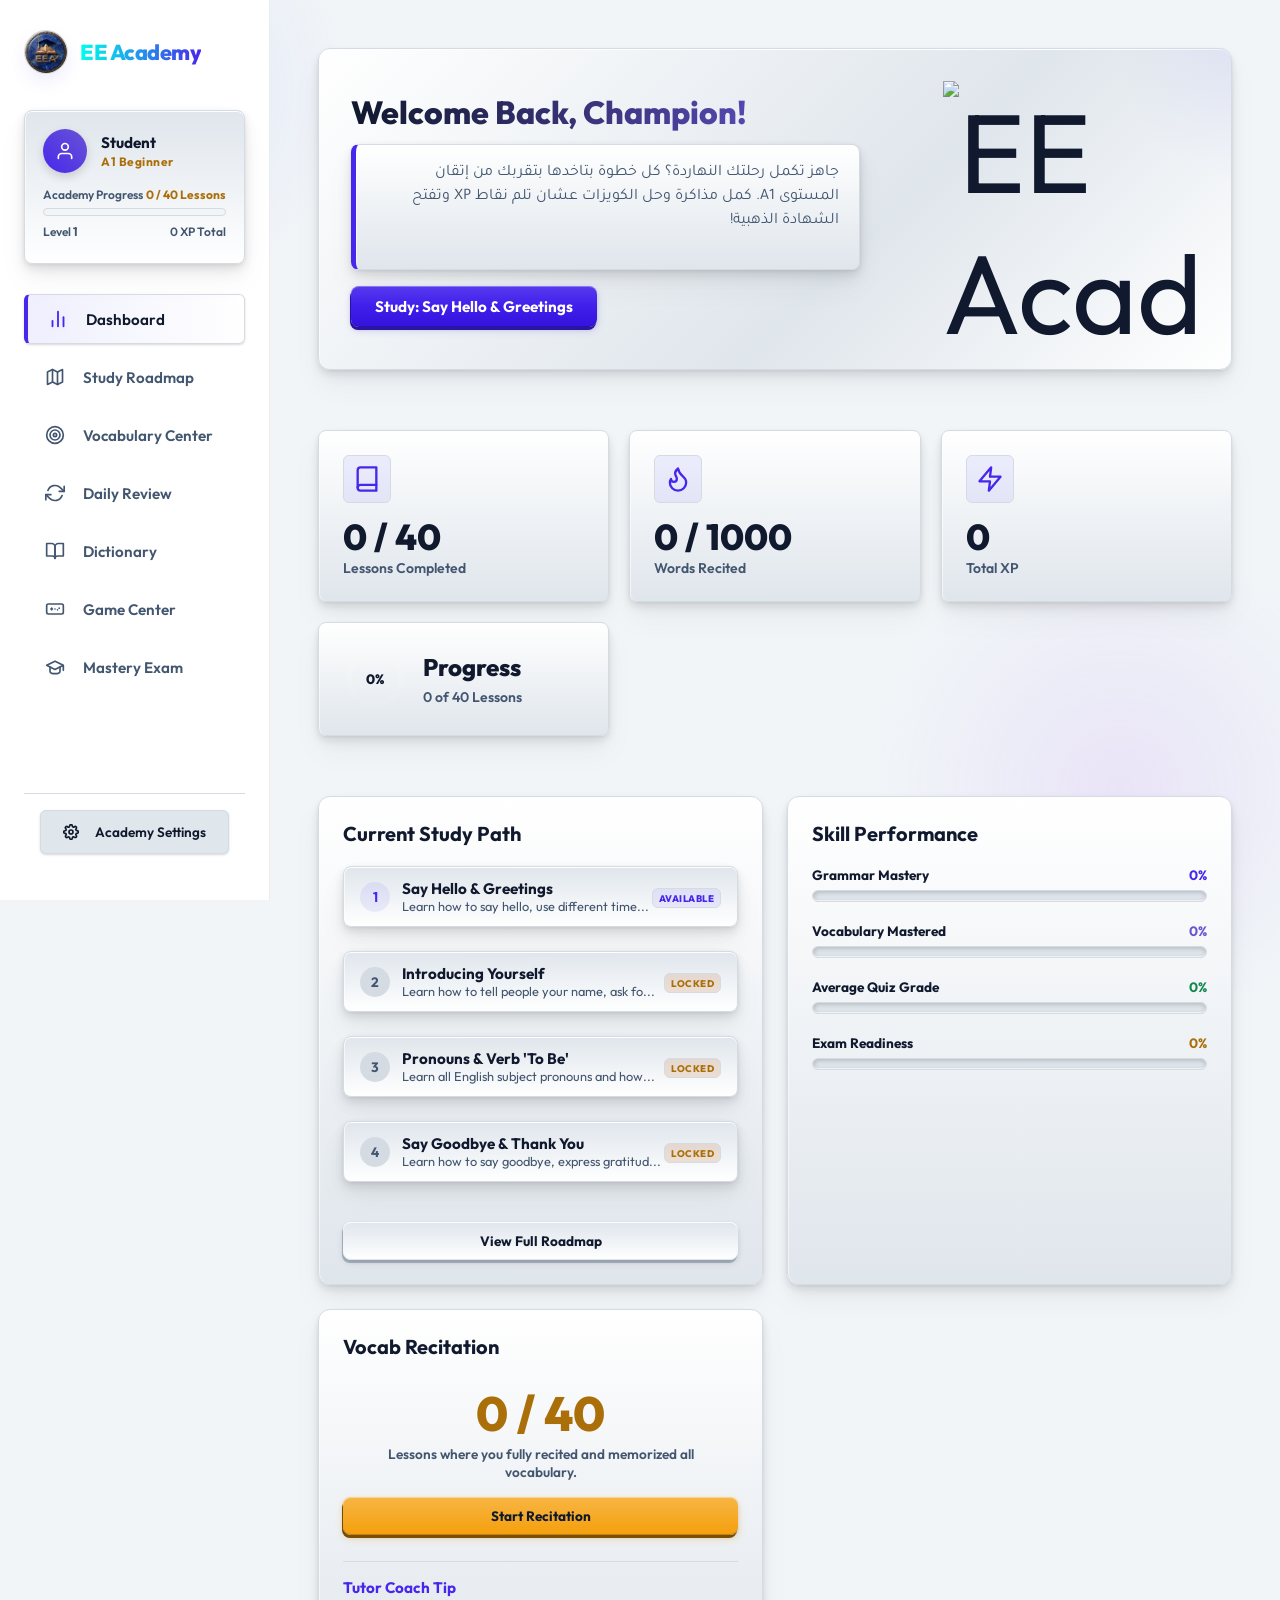
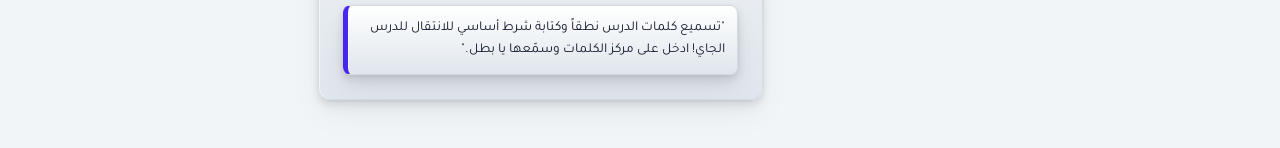
